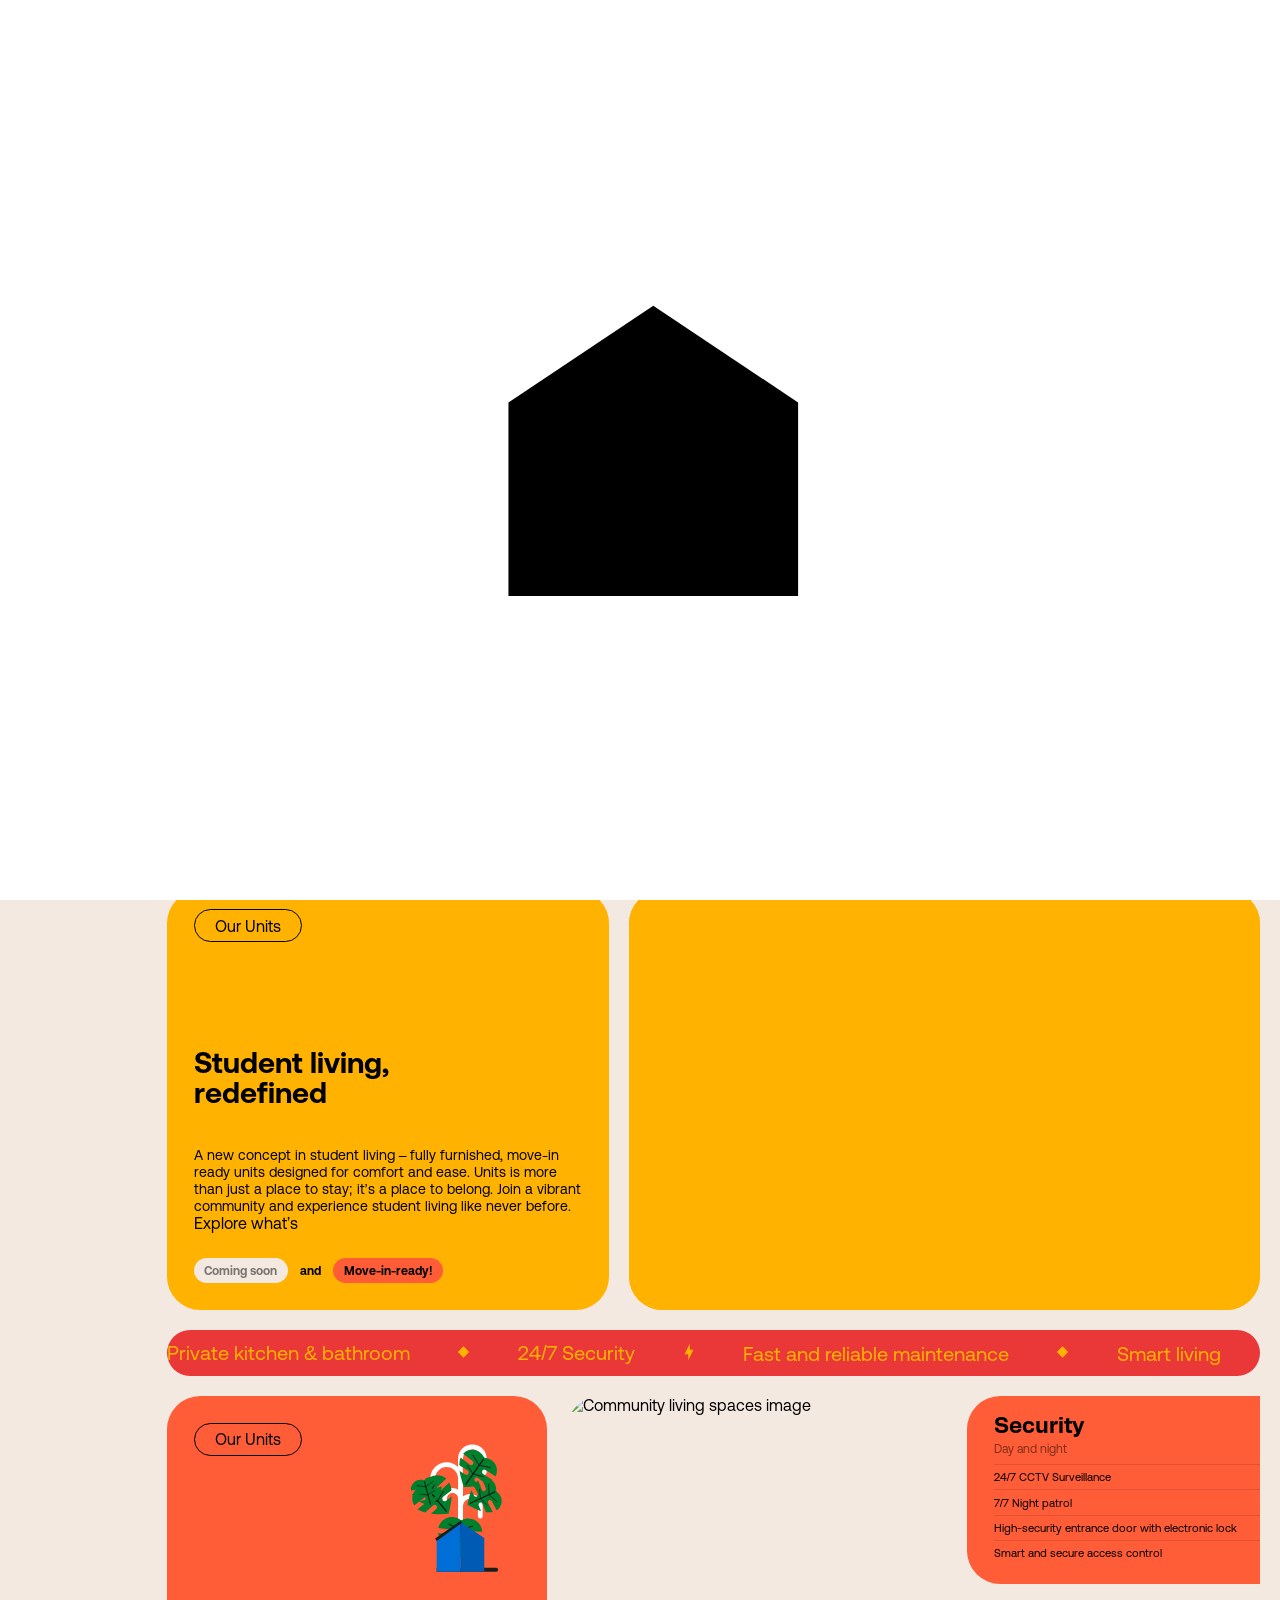
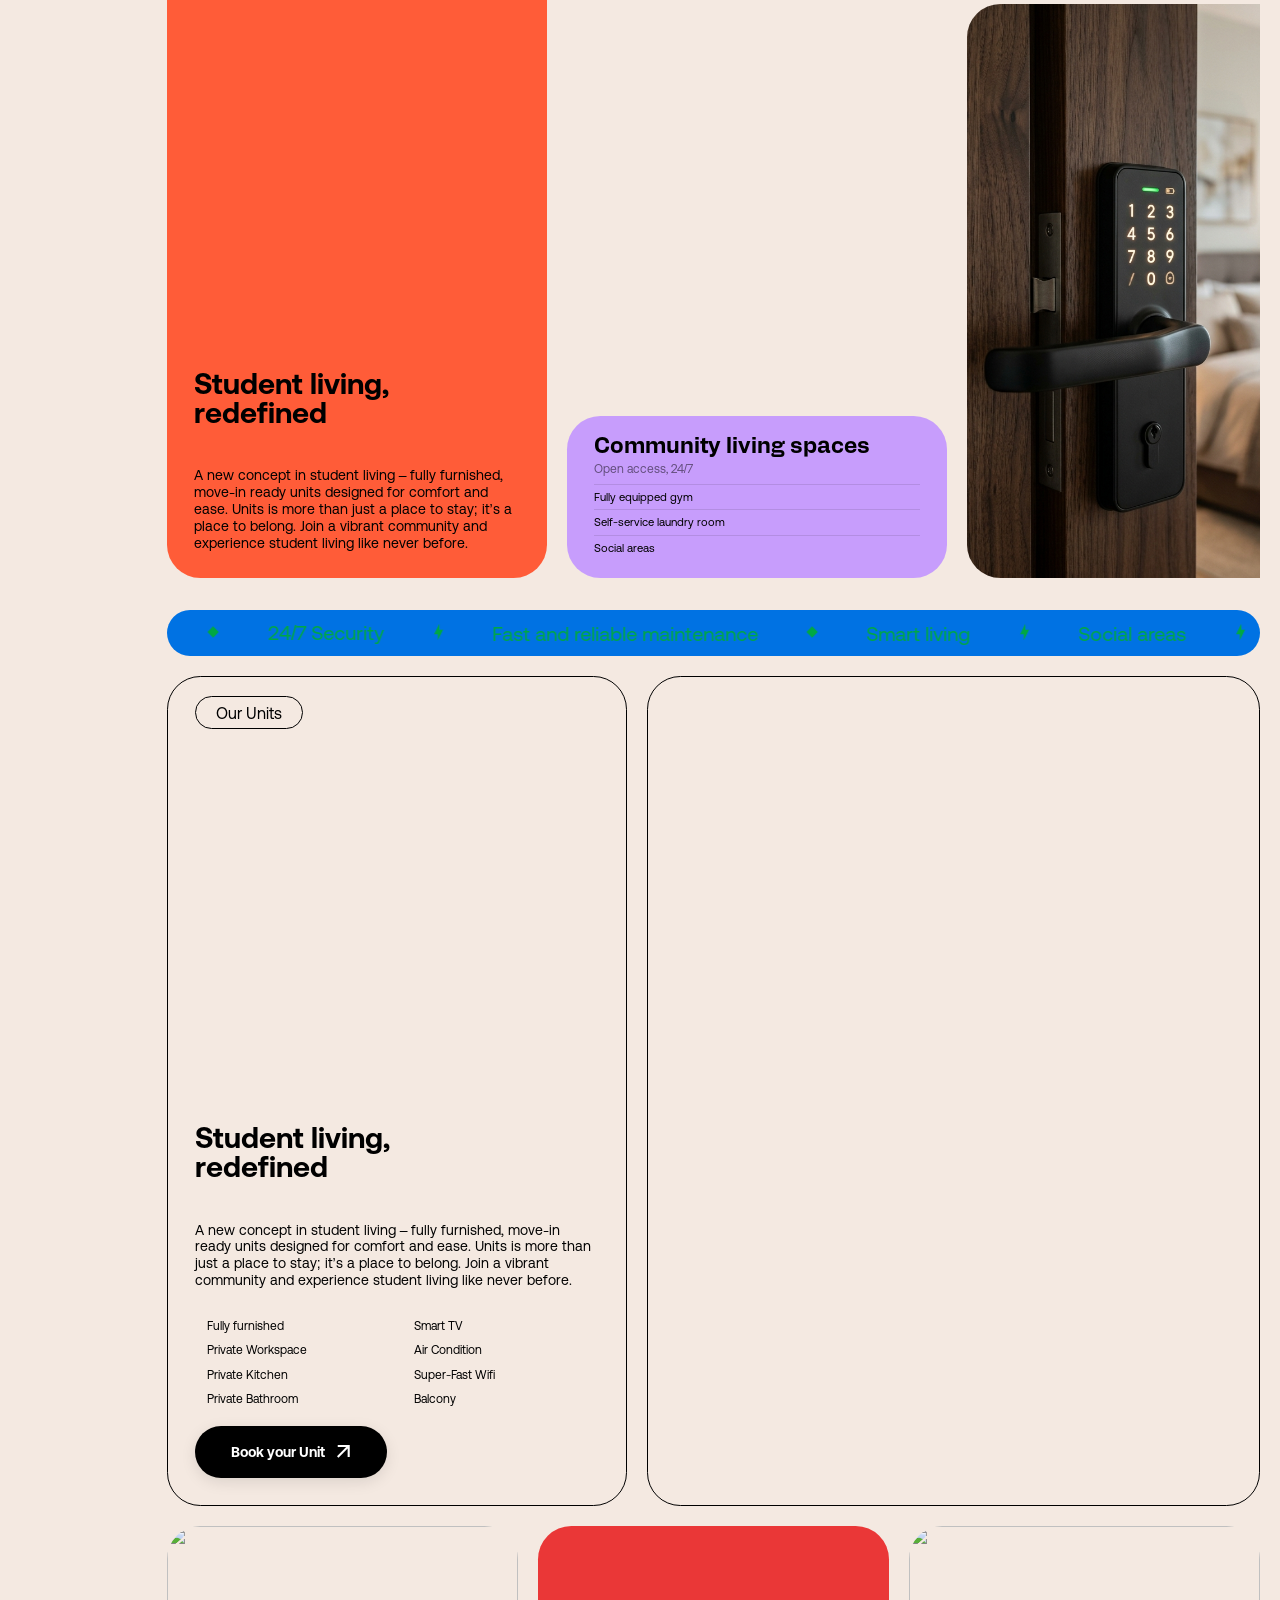
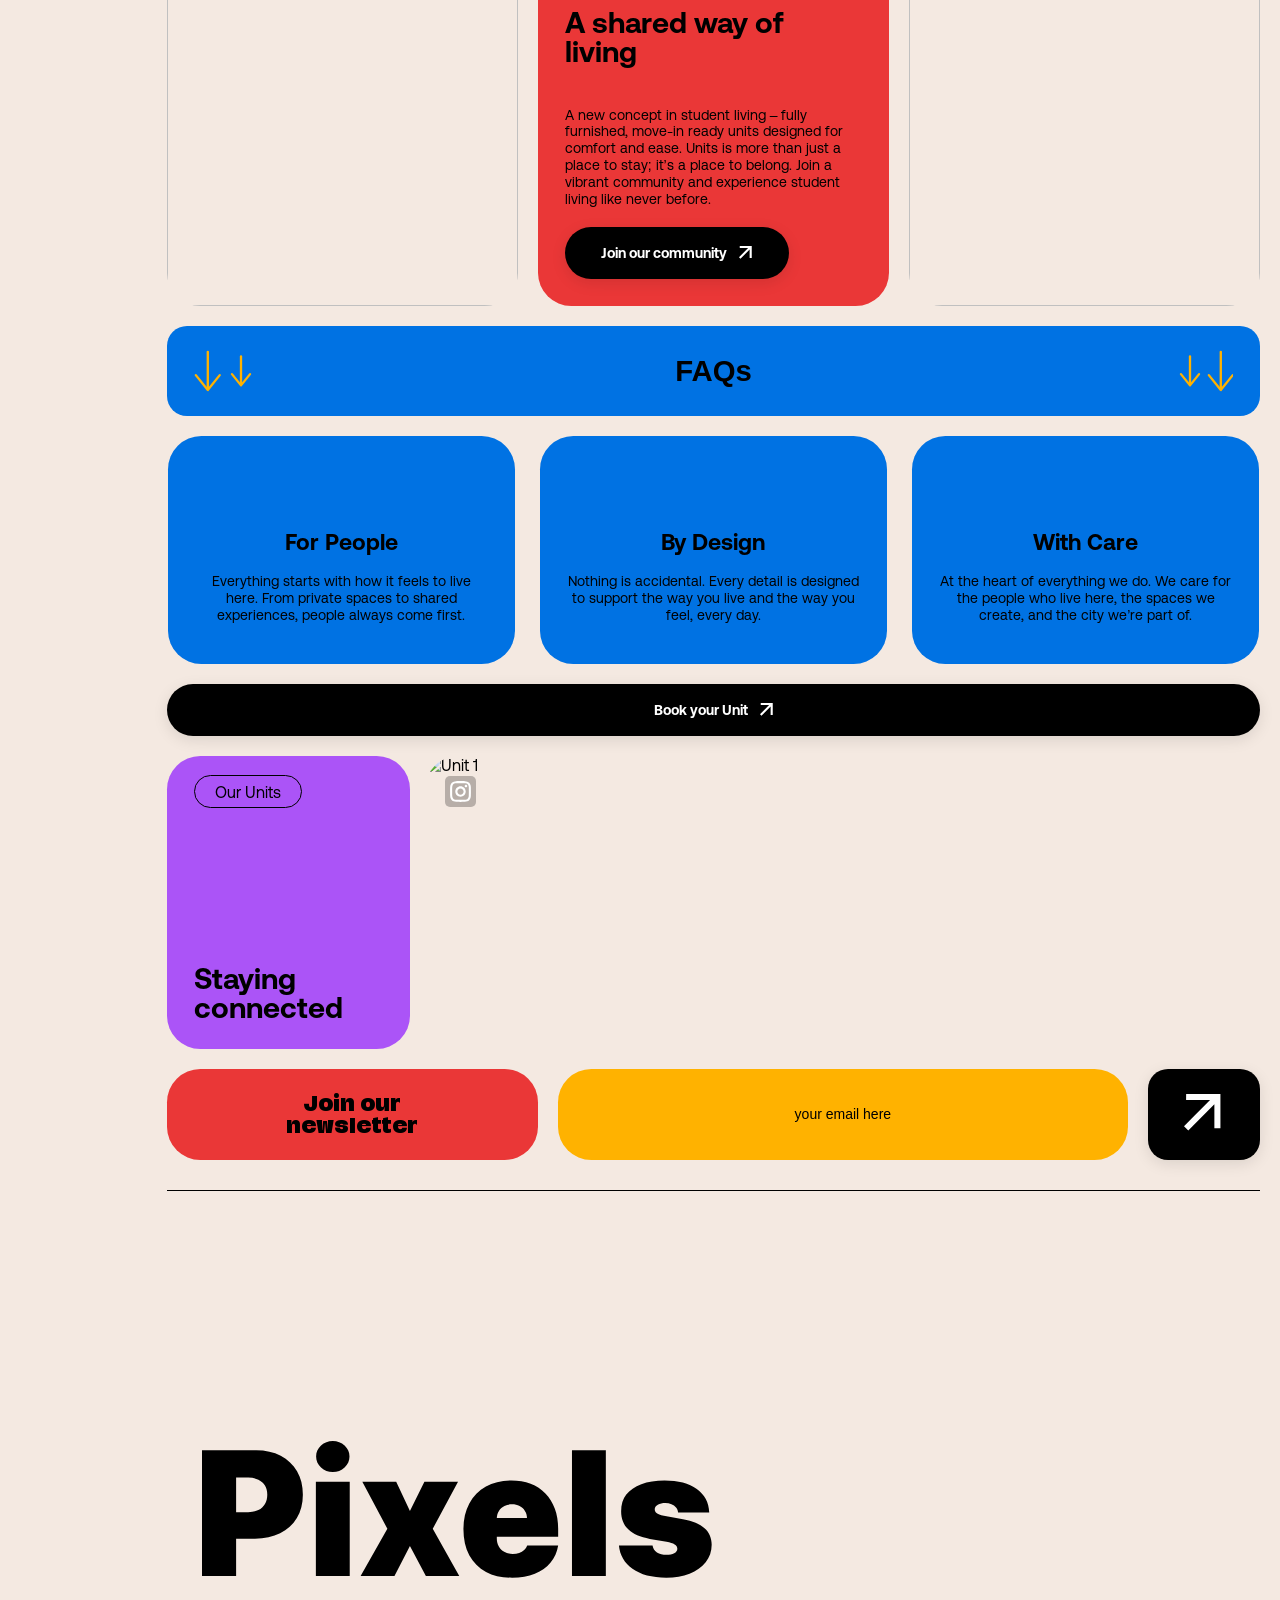
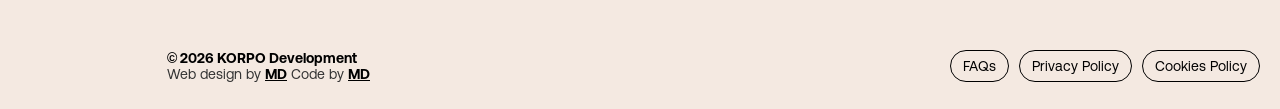
==== index.html @ 0964428c "faqs page create and responsive" ====
<!DOCTYPE html>
<html lang="en">

<head>
    <meta charset="UTF-8">
    <meta name="viewport" content="width=device-width, initial-scale=1.0">
    <title>Home page</title>
    <link rel="icon" type="image/png" href="assets/images/favicon.png">
    <link rel="stylesheet" href="https://unpkg.com/leaflet@1.9.4/dist/leaflet.css" />
    <link rel="stylesheet" href="https://cdn.jsdelivr.net/npm/swiper@11/swiper-bundle.min.css" />
    <link rel="stylesheet" href="assets/css/style.css">
    <link rel="stylesheet" href="assets/css/responsive.css">
</head>

<body>
    <div class="preloader">
        <svg class="logo" width="695" height="253" viewBox="0 0 695 253" fill="none" xmlns="http://www.w3.org/2000/svg">
            <g class="unique">
                <path
                    d="M71 241.064V223.242H74.5946V241.269C74.5946 246.145 77.1136 249.128 82.1096 249.128C87.1046 249.128 89.7086 246.151 89.7086 241.269V223.242H93.3026V241.064C93.3026 248.214 89.3406 252.431 82.1156 252.431C74.8906 252.431 71.0121 248.214 71.0121 241.064H71Z"
                    fill="black" />
                <path
                    d="M98.4492 223.248H101.753L117.278 245.577V223.248H120.788V252.189H117.484L101.958 229.86V252.189H98.4492V223.248Z"
                    fill="black" />
                <path d="M126.164 223.248H129.759V252.189H126.164V223.248Z" fill="black" />
                <path
                    d="M155.67 250.207L155.586 250.123C153.441 251.611 150.795 252.44 147.781 252.44C139.65 252.44 133.99 246.239 133.99 237.721C133.99 229.203 139.644 223.002 147.781 223.002C155.918 223.002 161.572 229.203 161.572 237.721C161.572 241.774 160.292 245.289 158.063 247.89C158.721 248.592 159.386 248.882 160.455 248.882H162.684V252.192H160.044C157.857 252.192 156.697 251.611 155.67 250.207ZM153.568 247.31L152.535 245.906C151.75 244.872 151.049 244.46 150.016 244.46H147.582V241.151H150.596C152.535 241.151 153.568 241.774 154.601 243.178L155.882 244.914C157.163 243.014 157.906 240.528 157.906 237.721C157.906 231.066 153.816 226.312 147.793 226.312C141.77 226.312 137.681 231.066 137.681 237.721C137.681 244.376 141.77 249.13 147.793 249.13C150.022 249.13 152.004 248.471 153.574 247.31H153.568Z"
                    fill="black" />
                <path
                    d="M165.635 241.064V223.242H169.23V241.269C169.23 246.145 171.749 249.128 176.744 249.128C181.74 249.128 184.344 246.151 184.344 241.269V223.242H187.938V241.064C187.938 248.214 183.975 252.431 176.75 252.431C169.526 252.431 165.647 248.214 165.647 241.064H165.635Z"
                    fill="black" />
                <path
                    d="M193.08 223.248H211.492V226.557H196.668V235.819H209.016V239.128H196.668V248.886H212.024V252.195H193.074V223.254L193.08 223.248Z"
                    fill="black" />
                <path
                    d="M225.045 242.724H228.76C229.05 246.608 232.065 249.173 236.481 249.173C240.359 249.173 243.126 247.394 243.126 244.255C243.126 240.655 239.574 239.911 235.2 239.167C230.536 238.38 225.746 236.85 225.746 231.23C225.746 226.312 229.751 223.002 235.611 223.002C242.05 223.002 246.013 226.602 246.346 231.811H242.63C242.22 228.459 239.531 226.269 235.611 226.269C231.69 226.269 229.334 227.921 229.334 231.024C229.334 234.497 232.844 235.198 237.181 235.942C241.887 236.729 246.72 238.302 246.72 243.922C246.72 248.925 242.51 252.44 236.438 252.44C229.377 252.44 225.251 248.429 225.045 242.724Z"
                    fill="black" />
                <path d="M257.413 226.551H248.043V223.242H270.377V226.551H261.007V252.183H257.413V226.551Z"
                    fill="black" />
                <path
                    d="M273.756 241.064V223.242H277.351V241.269C277.351 246.145 279.87 249.128 284.865 249.128C289.861 249.128 292.465 246.151 292.465 241.269V223.242H296.059V241.064C296.059 248.214 292.096 252.431 284.872 252.431C277.647 252.431 273.768 248.214 273.768 241.064H273.756Z"
                    fill="black" />
                <path
                    d="M301.217 223.248H310.466C319.509 223.248 325 229.038 325 237.719C325 246.4 319.509 252.189 310.466 252.189H301.217V223.248ZM310.466 248.88C317.238 248.88 321.321 244.706 321.321 237.719C321.321 230.732 317.274 226.557 310.466 226.557H304.812V248.886H310.466V248.88Z"
                    fill="black" />
                <path
                    d="M329.25 223.248H347.662V226.557H332.838V235.819H345.185V239.128H332.838V248.886H348.194V252.195H329.244V223.254L329.25 223.248Z"
                    fill="black" />
                <path
                    d="M352.045 223.248H355.35L370.875 245.577V223.248H374.385V252.189H371.08L355.555 229.86V252.189H352.045V223.248Z"
                    fill="black" />
                <path d="M387.342 226.551H377.973V223.242H400.306V226.551H390.937V252.183H387.342V226.551Z"
                    fill="black" />
                <path
                    d="M414.307 223.248H417.901V235.819H432.847V223.248H436.441V252.189H432.847V239.122H417.901V252.189H414.307V223.248Z"
                    fill="black" />
                <path
                    d="M440.693 237.719C440.693 229.201 446.347 223 454.484 223C462.621 223 468.276 229.201 468.276 237.719C468.276 246.236 462.621 252.437 454.484 252.437C446.347 252.437 440.693 246.236 440.693 237.719ZM464.597 237.719C464.597 231.064 460.507 226.309 454.484 226.309C448.461 226.309 444.372 231.064 444.372 237.719C444.372 244.373 448.461 249.128 454.484 249.128C460.507 249.128 464.597 244.373 464.597 237.719Z"
                    fill="black" />
                <path
                    d="M472.518 223.248H477.061L487.3 247.271L497.419 223.248H501.877V252.189H498.367V229.364L488.786 252.189H485.609L476.028 229.364V252.189H472.518V223.248Z"
                    fill="black" />
                <path
                    d="M507.253 223.248H525.665V226.557H510.841V235.819H523.182V239.128H510.841V248.886H526.197V252.195H507.246V223.254L507.253 223.248Z"
                    fill="black" />
                <path
                    d="M528.389 242.722H532.104C532.394 246.605 535.409 249.17 539.824 249.17C543.703 249.17 546.469 247.392 546.469 244.252C546.469 240.653 542.917 239.908 538.544 239.164C533.88 238.378 529.09 236.847 529.09 231.227C529.09 226.309 533.095 223 538.955 223C545.394 223 549.357 226.599 549.689 231.808H545.974C545.563 228.457 542.875 226.267 538.955 226.267C535.034 226.267 532.678 227.918 532.678 231.022C532.678 234.494 536.188 235.196 540.525 235.94C545.231 236.726 550.064 238.299 550.064 243.919C550.064 248.922 545.853 252.437 539.782 252.437C532.72 252.437 528.594 248.426 528.389 242.722Z"
                    fill="black" />
            </g>

            <g class="letters">
                <path class="char"
                    d="M10 183.373V15.2537H67.3154C80.6227 15.2537 91.5004 17.6343 99.9487 22.3955C108.452 27.102 114.747 33.4776 118.833 41.5224C122.919 49.5672 124.962 58.5423 124.962 68.4478C124.962 78.3532 122.919 87.3557 118.833 95.4552C114.802 103.555 108.563 110.012 100.114 114.828C91.6661 119.59 80.8435 121.97 67.6467 121.97H26.5651V103.91H66.9841C76.0949 103.91 83.4111 102.351 88.9329 99.2313C94.4546 96.1119 98.4578 91.898 100.943 86.5895C103.483 81.2264 104.753 75.1791 104.753 68.4478C104.753 61.7164 103.483 55.6965 100.943 50.3881C98.4578 45.0796 94.4269 40.9204 88.85 37.9104C83.2731 34.8458 75.874 33.3134 66.6527 33.3134H30.5408V183.373H10Z"
                    fill="black" />
                <path class="char"
                    d="M155.4 183.373V57.2836H174.947V183.373H155.4ZM165.34 36.2687C161.53 36.2687 158.244 34.9826 155.483 32.4104C152.778 29.8383 151.425 26.7463 151.425 23.1343C151.425 19.5224 152.778 16.4303 155.483 13.8582C158.244 11.2861 161.53 10 165.34 10C169.149 10 172.407 11.2861 175.113 13.8582C177.874 16.4303 179.254 19.5224 179.254 23.1343C179.254 26.7463 177.874 29.8383 175.113 32.4104C172.407 34.9826 169.149 36.2687 165.34 36.2687Z"
                    fill="black" />
                <path class="char"
                    d="M225.326 57.2836L255.806 108.836L286.286 57.2836H308.814L267.733 120.328L308.814 183.373H286.286L255.806 134.448L225.326 183.373H202.797L243.216 120.328L202.797 57.2836H225.326Z"
                    fill="black" />
                <path class="char"
                    d="M384.807 186C372.549 186 361.975 183.318 353.085 177.955C344.25 172.537 337.431 164.985 332.627 155.299C327.878 145.557 325.504 134.229 325.504 121.313C325.504 108.398 327.878 97.0149 332.627 87.1642C337.431 77.2587 344.112 69.5423 352.67 64.0149C361.284 58.4328 371.334 55.6418 382.819 55.6418C389.445 55.6418 395.988 56.7363 402.449 58.9254C408.909 61.1144 414.79 64.6716 420.091 69.597C425.391 74.4677 429.615 80.9254 432.763 88.9702C435.91 97.0149 437.484 106.92 437.484 118.687V126.896H339.418V110.149H417.606C417.606 103.035 416.17 96.6866 413.299 91.1045C410.483 85.5224 406.452 81.1169 401.206 77.8881C396.016 74.6592 389.887 73.0448 382.819 73.0448C375.033 73.0448 368.297 74.9602 362.61 78.791C356.977 82.5672 352.643 87.4925 349.606 93.5672C346.569 99.6418 345.05 106.154 345.05 113.104V124.269C345.05 133.791 346.707 141.863 350.02 148.485C353.388 155.052 358.054 160.06 364.018 163.507C369.981 166.9 376.911 168.597 384.807 168.597C389.942 168.597 394.58 167.886 398.722 166.463C402.918 164.985 406.535 162.796 409.572 159.896C412.609 156.94 414.955 153.274 416.612 148.896L435.496 154.149C433.508 160.498 430.168 166.08 425.474 170.896C420.781 175.657 414.983 179.378 408.081 182.06C401.179 184.687 393.421 186 384.807 186Z"
                    fill="black" />
                <path class="char" d="M486.765 15.2537V183.373H467.218V15.2537H486.765Z" fill="black" />
                <path class="char"
                    d="M612.681 85.5224L595.122 90.4478C594.017 87.5473 592.389 84.7289 590.235 81.9925C588.137 79.2015 585.266 76.903 581.621 75.097C577.977 73.291 573.311 72.3881 567.624 72.3881C559.838 72.3881 553.35 74.1667 548.16 77.7239C543.024 81.2264 540.457 85.6866 540.457 91.1045C540.457 95.9204 542.224 99.7239 545.758 102.515C549.292 105.306 554.813 107.632 562.323 109.493L581.207 114.09C592.582 116.826 601.058 121.012 606.635 126.649C612.212 132.231 615 139.428 615 148.239C615 155.463 612.902 161.92 608.705 167.612C604.564 173.303 598.766 177.791 591.312 181.075C583.858 184.358 575.188 186 565.305 186C552.329 186 541.589 183.209 533.085 177.627C524.582 172.045 519.198 163.891 516.934 153.164L535.487 148.567C537.254 155.353 540.595 160.443 545.509 163.836C550.479 167.229 556.967 168.925 564.973 168.925C574.084 168.925 581.318 167.01 586.674 163.179C592.085 159.294 594.791 154.642 594.791 149.224C594.791 144.846 593.244 141.179 590.152 138.224C587.06 135.214 582.311 132.97 575.906 131.493L554.703 126.567C543.052 123.831 534.493 119.59 529.027 113.843C523.616 108.042 520.91 100.791 520.91 92.0895C520.91 84.9751 522.925 78.6816 526.956 73.209C531.042 67.7363 536.592 63.4403 543.604 60.3209C550.672 57.2015 558.679 55.6418 567.624 55.6418C580.213 55.6418 590.097 58.3781 597.275 63.8507C604.509 69.3234 609.644 76.5473 612.681 85.5224Z"
                    fill="black" />

                <path class="house-path" d="M694.521 185.667H635V145.891L664.763 126L694.521 145.891V185.667Z"
                    fill="#0072E3" />
            </g>
        </svg>
    </div>
    <header>
        <div class="header-main-wraper">
            <div class="header-logo-wraper">
                <a href="index.html" class="header-logo d-block">
                     <svg width="200" height="100" viewBox="0 0 570 249" fill="none" xmlns="http://www.w3.org/2000/svg">
                        <path
                            d="M14.3466 194V48.5455H68.892C80.0663 48.5455 89.4413 50.6288 97.017 54.7955C104.64 58.9621 110.393 64.6913 114.276 71.983C118.205 79.2273 120.17 87.4659 120.17 96.6989C120.17 106.027 118.205 114.312 114.276 121.557C110.346 128.801 104.545 134.507 96.875 138.673C89.2045 142.793 79.7585 144.852 68.5369 144.852H32.3864V123.19H64.9858C71.5199 123.19 76.8703 122.054 81.0369 119.781C85.2036 117.509 88.2813 114.384 90.2699 110.406C92.3059 106.429 93.3239 101.86 93.3239 96.6989C93.3239 91.5379 92.3059 86.9924 90.2699 83.0625C88.2813 79.1326 85.1799 76.0786 80.9659 73.9006C76.7992 71.6752 71.4252 70.5625 64.8438 70.5625H40.696V194H14.3466ZM141.921 194V84.9091H167.631V194H141.921ZM154.847 69.4261C150.775 69.4261 147.272 68.0767 144.336 65.3778C141.4 62.6316 139.933 59.3409 139.933 55.5057C139.933 51.6231 141.4 48.3324 144.336 45.6335C147.272 42.8873 150.775 41.5142 154.847 41.5142C158.967 41.5142 162.47 42.8873 165.359 45.6335C168.294 48.3324 169.762 51.6231 169.762 55.5057C169.762 59.3409 168.294 62.6316 165.359 65.3778C162.47 68.0767 158.967 69.4261 154.847 69.4261ZM215.092 84.9091L237.109 125.179L259.482 84.9091H286.683L253.8 139.455L287.251 194H260.192L237.109 154.724L214.24 194H186.967L220.206 139.455L187.82 84.9091H215.092ZM350.763 196.131C339.826 196.131 330.38 193.858 322.425 189.312C314.518 184.72 308.434 178.233 304.173 169.852C299.911 161.424 297.781 151.505 297.781 140.094C297.781 128.872 299.911 119.024 304.173 110.548C308.481 102.026 314.495 95.3968 322.212 90.6619C329.93 85.8797 338.997 83.4886 349.414 83.4886C356.138 83.4886 362.482 84.5777 368.448 86.7557C374.461 88.8864 379.764 92.2008 384.357 96.6989C388.997 101.197 392.643 106.926 395.295 113.886C397.946 120.799 399.272 129.038 399.272 138.602V146.486H309.854V129.156H374.627C374.58 124.232 373.514 119.852 371.431 116.017C369.348 112.134 366.436 109.08 362.695 106.855C359.002 104.63 354.693 103.517 349.769 103.517C344.513 103.517 339.897 104.795 335.92 107.352C331.942 109.862 328.841 113.176 326.616 117.295C324.438 121.367 323.325 125.842 323.278 130.719V145.847C323.278 152.191 324.438 157.636 326.758 162.182C329.078 166.68 332.321 170.136 336.488 172.551C340.655 174.919 345.531 176.102 351.119 176.102C354.859 176.102 358.245 175.581 361.275 174.54C364.305 173.451 366.933 171.865 369.158 169.781C371.384 167.698 373.065 165.117 374.201 162.04L398.207 164.739C396.692 171.083 393.803 176.623 389.542 181.358C385.328 186.045 379.93 189.691 373.349 192.295C366.767 194.852 359.239 196.131 350.763 196.131ZM446.733 48.5455V194H421.023V48.5455H446.733ZM559.393 113.744L535.955 116.301C535.292 113.934 534.132 111.708 532.475 109.625C530.865 107.542 528.687 105.861 525.941 104.582C523.195 103.304 519.833 102.665 515.856 102.665C510.505 102.665 506.007 103.825 502.362 106.145C498.763 108.465 496.987 111.472 497.035 115.165C496.987 118.337 498.147 120.918 500.515 122.906C502.93 124.895 506.907 126.528 512.447 127.807L531.055 131.784C541.377 134.009 549.047 137.537 554.066 142.366C559.132 147.196 561.689 153.517 561.737 161.33C561.689 168.195 559.677 174.256 555.7 179.511C551.77 184.72 546.301 188.792 539.293 191.727C532.286 194.663 524.237 196.131 515.146 196.131C501.793 196.131 491.045 193.337 482.901 187.75C474.757 182.116 469.904 174.279 468.342 164.241L493.413 161.827C494.549 166.751 496.964 170.468 500.657 172.977C504.35 175.487 509.156 176.741 515.075 176.741C521.183 176.741 526.083 175.487 529.776 172.977C533.517 170.468 535.387 167.366 535.387 163.673C535.387 160.548 534.18 157.968 531.765 155.932C529.397 153.896 525.704 152.333 520.685 151.244L502.077 147.338C491.613 145.16 483.872 141.491 478.853 136.33C473.834 131.121 471.348 124.54 471.396 116.585C471.348 109.862 473.171 104.038 476.864 99.1136C480.605 94.142 485.79 90.3068 492.418 87.608C499.094 84.8617 506.789 83.4886 515.501 83.4886C528.285 83.4886 538.346 86.2112 545.685 91.6562C553.072 97.1013 557.641 104.464 559.393 113.744Z"
                            fill="black" />
                        <path
                            d="M98.642 242V220.182H106.014C107.726 220.182 109.125 220.491 110.212 221.109C111.305 221.719 112.115 222.547 112.641 223.591C113.166 224.635 113.429 225.8 113.429 227.085C113.429 228.371 113.166 229.539 112.641 230.59C112.122 231.641 111.32 232.479 110.233 233.104C109.146 233.722 107.754 234.031 106.057 234.031H100.773V231.688H105.972C107.143 231.688 108.085 231.485 108.795 231.08C109.505 230.675 110.02 230.129 110.339 229.44C110.666 228.744 110.83 227.959 110.83 227.085C110.83 226.212 110.666 225.43 110.339 224.741C110.02 224.053 109.501 223.513 108.784 223.122C108.067 222.724 107.115 222.526 105.929 222.526H101.284V242H98.642ZM120.327 220.182V242H117.685V220.182H120.327ZM126.903 220.182L132.528 229.259H132.698L138.323 220.182H141.434L134.573 231.091L141.434 242H138.323L132.698 233.094H132.528L126.903 242H123.792L130.823 231.091L123.792 220.182H126.903ZM144.873 242V220.182H158.04V222.526H147.515V229.898H157.358V232.241H147.515V239.656H158.211V242H144.873ZM162.802 242V220.182H165.444V239.656H175.586V242H162.802ZM191.609 225.636C191.481 224.557 190.963 223.719 190.054 223.122C189.145 222.526 188.029 222.227 186.708 222.227C185.743 222.227 184.897 222.384 184.173 222.696C183.456 223.009 182.895 223.438 182.49 223.985C182.092 224.532 181.893 225.153 181.893 225.849C181.893 226.432 182.032 226.933 182.309 227.352C182.593 227.763 182.955 228.108 183.395 228.385C183.836 228.655 184.297 228.879 184.78 229.056C185.263 229.227 185.707 229.365 186.112 229.472L188.328 230.068C188.896 230.217 189.528 230.423 190.224 230.686C190.927 230.949 191.598 231.308 192.238 231.762C192.884 232.21 193.417 232.785 193.836 233.488C194.255 234.191 194.464 235.054 194.464 236.077C194.464 237.256 194.155 238.321 193.537 239.273C192.926 240.224 192.032 240.981 190.853 241.542C189.681 242.103 188.257 242.384 186.581 242.384C185.018 242.384 183.665 242.131 182.522 241.627C181.385 241.123 180.49 240.42 179.837 239.518C179.191 238.616 178.825 237.568 178.74 236.375H181.467C181.538 237.199 181.815 237.881 182.298 238.42C182.788 238.953 183.406 239.351 184.152 239.614C184.904 239.869 185.714 239.997 186.581 239.997C187.589 239.997 188.495 239.834 189.297 239.507C190.1 239.173 190.735 238.712 191.204 238.122C191.673 237.526 191.907 236.83 191.907 236.034C191.907 235.31 191.705 234.72 191.3 234.266C190.895 233.811 190.363 233.442 189.702 233.158C189.042 232.874 188.328 232.625 187.561 232.412L184.876 231.645C183.172 231.155 181.822 230.455 180.828 229.546C179.833 228.637 179.336 227.447 179.336 225.977C179.336 224.756 179.667 223.69 180.327 222.781C180.995 221.865 181.89 221.155 183.012 220.651C184.141 220.139 185.402 219.884 186.794 219.884C188.2 219.884 189.45 220.136 190.544 220.64C191.637 221.137 192.504 221.819 193.143 222.685C193.789 223.552 194.13 224.536 194.166 225.636H191.609ZM219.177 225.636C219.05 224.557 218.531 223.719 217.622 223.122C216.713 222.526 215.598 222.227 214.277 222.227C213.311 222.227 212.466 222.384 211.741 222.696C211.024 223.009 210.463 223.438 210.058 223.985C209.66 224.532 209.461 225.153 209.461 225.849C209.461 226.432 209.6 226.933 209.877 227.352C210.161 227.763 210.523 228.108 210.964 228.385C211.404 228.655 211.866 228.879 212.349 229.056C212.831 229.227 213.275 229.365 213.68 229.472L215.896 230.068C216.464 230.217 217.096 230.423 217.792 230.686C218.496 230.949 219.167 231.308 219.806 231.762C220.452 232.21 220.985 232.785 221.404 233.488C221.823 234.191 222.032 235.054 222.032 236.077C222.032 237.256 221.724 238.321 221.106 239.273C220.495 240.224 219.6 240.981 218.421 241.542C217.249 242.103 215.825 242.384 214.149 242.384C212.586 242.384 211.233 242.131 210.09 241.627C208.954 241.123 208.059 240.42 207.405 239.518C206.759 238.616 206.393 237.568 206.308 236.375H209.035C209.106 237.199 209.383 237.881 209.866 238.42C210.356 238.953 210.974 239.351 211.72 239.614C212.473 239.869 213.282 239.997 214.149 239.997C215.157 239.997 216.063 239.834 216.866 239.507C217.668 239.173 218.304 238.712 218.773 238.122C219.241 237.526 219.476 236.83 219.476 236.034C219.476 235.31 219.273 234.72 218.868 234.266C218.464 233.811 217.931 233.442 217.27 233.158C216.61 232.874 215.896 232.625 215.129 232.412L212.444 231.645C210.74 231.155 209.39 230.455 208.396 229.546C207.402 228.637 206.905 227.447 206.905 225.977C206.905 224.756 207.235 223.69 207.895 222.781C208.563 221.865 209.458 221.155 210.58 220.651C211.709 220.139 212.97 219.884 214.362 219.884C215.768 219.884 217.018 220.136 218.112 220.64C219.206 221.137 220.072 221.819 220.711 222.685C221.358 223.552 221.699 224.536 221.734 225.636H219.177ZM225.183 222.526V220.182H241.547V222.526H234.686V242H232.044V222.526H225.183ZM259.943 220.182H262.585V234.628C262.585 236.119 262.233 237.451 261.53 238.623C260.834 239.788 259.85 240.707 258.579 241.382C257.308 242.05 255.816 242.384 254.105 242.384C252.393 242.384 250.901 242.05 249.63 241.382C248.359 240.707 247.372 239.788 246.669 238.623C245.972 237.451 245.624 236.119 245.624 234.628V220.182H248.267V234.415C248.267 235.48 248.501 236.428 248.97 237.259C249.438 238.083 250.106 238.733 250.972 239.209C251.846 239.678 252.89 239.912 254.105 239.912C255.319 239.912 256.363 239.678 257.237 239.209C258.11 238.733 258.778 238.083 259.24 237.259C259.708 236.428 259.943 235.48 259.943 234.415V220.182ZM274.594 242H267.861V220.182H274.892C277.009 220.182 278.82 220.619 280.325 221.492C281.831 222.359 282.985 223.605 283.788 225.232C284.59 226.851 284.991 228.79 284.991 231.048C284.991 233.321 284.587 235.278 283.777 236.918C282.967 238.552 281.788 239.809 280.24 240.69C278.692 241.563 276.81 242 274.594 242ZM270.503 239.656H274.423C276.227 239.656 277.722 239.308 278.908 238.612C280.094 237.916 280.979 236.925 281.561 235.64C282.143 234.354 282.435 232.824 282.435 231.048C282.435 229.287 282.147 227.771 281.572 226.499C280.996 225.221 280.137 224.241 278.994 223.559C277.85 222.87 276.426 222.526 274.722 222.526H270.503V239.656ZM289.423 242V220.182H302.591V222.526H292.065V229.898H301.909V232.241H292.065V239.656H302.761V242H289.423ZM324.654 220.182V242H322.097L310.208 224.869H309.995V242H307.353V220.182H309.91L321.842 237.355H322.055V220.182H324.654ZM328.748 222.526V220.182H345.111V222.526H338.251V242H335.608V222.526H328.748ZM357.626 242V220.182H360.268V229.898H371.902V220.182H374.544V242H371.902V232.241H360.268V242H357.626ZM398.243 231.091C398.243 233.392 397.827 235.381 396.996 237.057C396.165 238.733 395.025 240.026 393.576 240.935C392.127 241.844 390.473 242.298 388.612 242.298C386.751 242.298 385.096 241.844 383.647 240.935C382.199 240.026 381.059 238.733 380.228 237.057C379.397 235.381 378.981 233.392 378.981 231.091C378.981 228.79 379.397 226.801 380.228 225.125C381.059 223.449 382.199 222.156 383.647 221.247C385.096 220.338 386.751 219.884 388.612 219.884C390.473 219.884 392.127 220.338 393.576 221.247C395.025 222.156 396.165 223.449 396.996 225.125C397.827 226.801 398.243 228.79 398.243 231.091ZM395.686 231.091C395.686 229.202 395.37 227.607 394.738 226.308C394.113 225.008 393.264 224.024 392.191 223.357C391.126 222.689 389.933 222.355 388.612 222.355C387.291 222.355 386.094 222.689 385.022 223.357C383.956 224.024 383.108 225.008 382.475 226.308C381.85 227.607 381.538 229.202 381.538 231.091C381.538 232.98 381.85 234.575 382.475 235.874C383.108 237.174 383.956 238.158 385.022 238.825C386.094 239.493 387.291 239.827 388.612 239.827C389.933 239.827 391.126 239.493 392.191 238.825C393.264 238.158 394.113 237.174 394.738 235.874C395.37 234.575 395.686 232.98 395.686 231.091ZM402.685 220.182H405.838L413.253 238.293H413.509L420.924 220.182H424.077V242H421.605V225.423H421.392L414.574 242H412.188L405.37 225.423H405.157V242H402.685V220.182ZM429.374 242V220.182H442.542V222.526H432.017V229.898H441.86V232.241H432.017V239.656H442.713V242H429.374ZM459.236 225.636C459.108 224.557 458.59 223.719 457.681 223.122C456.771 222.526 455.656 222.227 454.335 222.227C453.369 222.227 452.524 222.384 451.8 222.696C451.083 223.009 450.521 223.438 450.117 223.985C449.719 224.532 449.52 225.153 449.52 225.849C449.52 226.432 449.659 226.933 449.936 227.352C450.22 227.763 450.582 228.108 451.022 228.385C451.463 228.655 451.924 228.879 452.407 229.056C452.89 229.227 453.334 229.365 453.739 229.472L455.955 230.068C456.523 230.217 457.155 230.423 457.851 230.686C458.554 230.949 459.225 231.308 459.865 231.762C460.511 232.21 461.044 232.785 461.463 233.488C461.882 234.191 462.091 235.054 462.091 236.077C462.091 237.256 461.782 238.321 461.164 239.273C460.553 240.224 459.659 240.981 458.48 241.542C457.308 242.103 455.884 242.384 454.208 242.384C452.645 242.384 451.292 242.131 450.149 241.627C449.012 241.123 448.117 240.42 447.464 239.518C446.818 238.616 446.452 237.568 446.367 236.375H449.094C449.165 237.199 449.442 237.881 449.925 238.42C450.415 238.953 451.033 239.351 451.779 239.614C452.531 239.869 453.341 239.997 454.208 239.997C455.216 239.997 456.122 239.834 456.924 239.507C457.727 239.173 458.362 238.712 458.831 238.122C459.3 237.526 459.534 236.83 459.534 236.034C459.534 235.31 459.332 234.72 458.927 234.266C458.522 233.811 457.99 233.442 457.329 233.158C456.669 232.874 455.955 232.625 455.188 232.412L452.503 231.645C450.798 231.155 449.449 230.455 448.455 229.546C447.46 228.637 446.963 227.447 446.963 225.977C446.963 224.756 447.294 223.69 447.954 222.781C448.622 221.865 449.517 221.155 450.639 220.651C451.768 220.139 453.029 219.884 454.421 219.884C455.827 219.884 457.077 220.136 458.171 220.64C459.264 221.137 460.131 221.819 460.77 222.685C461.416 223.552 461.757 224.536 461.793 225.636H459.236Z"
                            fill="black" />
                    </svg>

                </a>
            </div>
            <ul class="header-main-menu no-list">
                <li class="menu-item-has-children">
                    <a href="#" class="card-blue">
                        <div class="header-num-arrow">
                            <span>01</span>
                            <svg width="11" height="11" viewBox="0 0 11 11" fill="none"
                                xmlns="http://www.w3.org/2000/svg">
                                <path
                                    d="M7.17418 1.66471L0.574525 1.66471L0.589256 6.74452e-05L10.0173 6.90346e-05L10.0173 9.42815L8.3527 9.44288L8.3527 2.84322L1.17851 10.0174L3.1533e-06 8.8389L7.17418 1.66471Z"
                                    fill="currentColor"></path>
                            </svg>
                        </div>
                        <div class="header-content">Student Homes</div>
                    </a>
                    <ul class="sub-menu no-list">
                        <li class="submenu-back-item">
                            <button class="submenu-back-btn" aria-label="go back">
                                <svg width="18" height="17" viewBox="0 0 18 17" fill="none"
                                    xmlns="http://www.w3.org/2000/svg">
                                    <path
                                        d="M6.09277 7.16666L10.7594 2.5L9.57194 1.33333L2.90527 8L9.57194 14.6667L10.7594 13.5L6.09277 8.83333H16.2386V7.16666H6.09277Z"
                                        fill="black" />
                                </svg>
                                <span>Student Homes</span>
                            </button>
                        </li>
                        <li class="submenu-section-header">
                            <span class="section-label">Athens</span>
                        </li>
                        <li class="submenu-card-item">
                            <a href="nea_Politeia.html" class="sub-card">
                                <div class="sub-card-top">
                                    <span class="index">01</span>
                                    <svg width="11" height="11" viewBox="0 0 11 11" fill="none"
                                        xmlns="http://www.w3.org/2000/svg">
                                        <path
                                            d="M7.17418 1.66471L0.574525 1.66471L0.589256 6.74452e-05L10.0173 6.90346e-05L10.0173 9.42815L8.3527 9.44288L8.3527 2.84322L1.17851 10.0174L3.1533e-06 8.8389L7.17418 1.66471Z"
                                            fill="black" />
                                    </svg>
                                </div>
                                <span class="sub-card-title">Nea Politeia</span>
                            </a>
                        </li>
                        <li class="submenu-section-header">
                            <span class="section-label">Piraeus</span>
                        </li>
                        <li class="submenu-card-item">
                            <a href="theatre.html" class="sub-card">
                                <div class="sub-card-top">
                                    <span class="index">02</span>
                                    <svg width="11" height="11" viewBox="0 0 11 11" fill="none"
                                        xmlns="http://www.w3.org/2000/svg">
                                        <path
                                            d="M7.17418 1.66471L0.574525 1.66471L0.589256 6.74452e-05L10.0173 6.90346e-05L10.0173 9.42815L8.3527 9.44288L8.3527 2.84322L1.17851 10.0174L3.1533e-06 8.8389L7.17418 1.66471Z"
                                            fill="black" />
                                    </svg>
                                </div>
                                <span class="sub-card-title">Units Theatro</span>
                            </a>
                        </li>
                    </ul>
                    <div class="blocker"></div>
                </li>
                <li>
                    <a href="our_way_of_leving.html" class="card-yellow">
                        <div class="header-num-arrow">
                            <span>02</span>
                            <svg width="11" height="11" viewBox="0 0 11 11" fill="none"
                                xmlns="http://www.w3.org/2000/svg">
                                <path
                                    d="M7.17418 1.66471L0.574525 1.66471L0.589256 6.74452e-05L10.0173 6.90346e-05L10.0173 9.42815L8.3527 9.44288L8.3527 2.84322L1.17851 10.0174L3.1533e-06 8.8389L7.17418 1.66471Z"
                                    fill="black"></path>
                            </svg>
                        </div>
                        <div class="header-content">Our way of living</div>
                    </a>
                </li>
                <li>
                    <a href="members.html" class="card-orange">
                        <div class="header-num-arrow">
                            <span>03</span>
                            <svg width="11" height="11" viewBox="0 0 11 11" fill="none"
                                xmlns="http://www.w3.org/2000/svg">
                                <path
                                    d="M7.17418 1.66471L0.574525 1.66471L0.589256 6.74452e-05L10.0173 6.90346e-05L10.0173 9.42815L8.3527 9.44288L8.3527 2.84322L1.17851 10.0174L3.1533e-06 8.8389L7.17418 1.66471Z"
                                    fill="black"></path>
                            </svg>
                        </div>
                        <div class="header-content">members</div>
                    </a>
                </li>
                <li>
                    <a href="contact.html" class="card-green">
                        <div class="header-num-arrow">
                            <span>04</span>
                            <svg width="11" height="11" viewBox="0 0 11 11" fill="none"
                                xmlns="http://www.w3.org/2000/svg">
                                <path
                                    d="M7.17418 1.66471L0.574525 1.66471L0.589256 6.74452e-05L10.0173 6.90346e-05L10.0173 9.42815L8.3527 9.44288L8.3527 2.84322L1.17851 10.0174L3.1533e-06 8.8389L7.17418 1.66471Z"
                                    fill="black"></path>
                            </svg>
                        </div>
                        <div class="header-content">Contact</div>
                    </a>
                </li>

            </ul>
            <div class="header-footer-actions">
                <a href="javascript:void(0)" class="card-purple card-book js-color-button-fill" id="headerBookBtn"
                    onclick="if(window.openCustomSidebar){window.openCustomSidebar(event);}" data-color="#a85eff"
                    role="button" aria-label="Book your Unit">
                    <div class="book-text">Book your Unit</div>
                    <svg class="shape-overlays" viewBox="0 0 100 100" preserveAspectRatio="none">
                        <path class="shape-overlays__path _1" fill="#FFB200"
                            d="M 0 0 C 25 0 25 0 50 0 75 0 75 0 100 0 V 0 H 0"></path>
                        <path class="shape-overlays__path _2" fill="#E6313A"
                            d="M 0 0 C 25 0 25 0 50 0 75 0 75 0 100 0 V 0 H 0"></path>
                        <path class="shape-overlays__path _3" fill="#267E6E"
                            d="M 0 0 C 25 0 25 0 50 0 75 0 75 0 100 0 V 0 H 0"></path>
                    </svg>
                </a>
                <a href="#" class="lang-selector">
                    <span>univerce</span>
                    <svg class="globe-icon" width="14" height="14" viewBox="0 0 24 24" fill="none" stroke="currentColor"
                        stroke-width="2.5" stroke-linecap="round" stroke-linejoin="round">
                        <circle cx="12" cy="12" r="10"></circle>
                        <line x1="2" y1="12" x2="22" y2="12"></line>
                        <path
                            d="M12 2a15.3 15.3 0 0 1 4 10 15.3 15.3 0 0 1-4 10 15.3 15.3 0 0 1-4-10 15.3 15.3 0 0 1 4-10z">
                        </path>
                    </svg>
                </a>
                <div class="social-capsule">
                    <a href="#" aria-label="Instagram">
                        <svg width="14" height="14" viewBox="0 0 24 24" fill="none" stroke="currentColor"
                            stroke-width="2.5" stroke-linecap="round" stroke-linejoin="round">
                            <rect x="2" y="2" width="20" height="20" rx="5" ry="5"></rect>
                            <path d="M16 11.37A4 4 0 1 1 12.63 8 4 4 0 0 1 16 11.37z"></path>
                            <line x1="17.5" y1="6.5" x2="17.51" y2="6.5"></line>
                        </svg>
                    </a>
                    <a href="#" aria-label="Facebook">
                        <svg width="14" height="14" viewBox="0 0 24 24" fill="none" stroke="currentColor"
                            stroke-width="2.5" stroke-linecap="round" stroke-linejoin="round">
                            <path d="M18 2h-3a5 5 0 0 0-5 5v3H7v4h3v8h4v-8h3l1-4h-4V7a1 1 0 0 1 1-1h3z"></path>
                        </svg>
                    </a>
                    <a href="#" aria-label="TikTok">
                        <svg width="14" height="14" viewBox="0 0 24 24" fill="none" stroke="currentColor"
                            stroke-width="2.5" stroke-linecap="round" stroke-linejoin="round">
                            <path d="M9 12a4 4 0 1 0 4 4V4a5 5 0 0 0 5 5"></path>
                        </svg>
                    </a>
                </div>
            </div>
        </div>
    </header>

    <!-- main content start -->

    <main class="main-content">
        <!-- banner section start -->

        <section class="hero-banner">
            <div class="hero-content">
                <h1 class="hero-title">Home of the uniquely awesome.</h1>
                <p class="hero-description">All-inclusive student accommodation with everything you need to live, study
                    and connect.</p>

                <div class="cta-button-container">
                    <button class="cta-button js-color-button-fill cta-button-colour-black" data-color="#AB54F7">
                        <span>Book your Unit</span>
                        <svg class="arrow-icon" width="14" height="14" viewBox="0 0 11 11" fill="none"
                            xmlns="http://www.w3.org/2000/svg">
                            <path
                                d="M7.17418 1.66471L0.574525 1.66471L0.589256 6.74452e-05L10.0173 6.90346e-05L10.0173 9.42815L8.3527 9.44288L8.3527 2.84322L1.17851 10.0174L3.1533e-06 8.8389L7.17418 1.66471Z"
                                fill="currentColor"></path>
                        </svg>
                        <svg class="shape-overlays" viewBox="0 0 100 100" preserveAspectRatio="none">
                            <path class="shape-overlays__path _1" fill="#FFB200"></path>
                            <path class="shape-overlays__path _2" fill="#E6313A"></path>
                            <path class="shape-overlays__path _3" fill="#267E6E"></path>
                        </svg>
                    </button>
                </div>
            </div>
        </section>

        <!-- banner section end -->

        <!-- location section start -->
        <div class="location-section">
            <div class="location-section-left">
                <div class="location-section-left-top">
                    <span class="side-top-heading">Our Units</span>
                </div>
                <div class="location-section-left-mid">
                    <h2 class="threed-interactive-left-bottom-h2">Student living, <br>redefined</h2>

                    <p class="threed-interactive-left-bottom-p">
                        A new concept in student living – fully furnished, move-in ready units designed for comfort
                        and
                        ease. Units is more than just a place to stay; it’s a place to belong. Join a vibrant
                        community
                        and experience student living like never before.
                    </p>

                </div>

                <div class="location-section-left-bottom">
                    <h4>Explore what’s</h4>
                    <div class="location-section-left-bottom-button">
                        <div class="location-left-lable-wraper">
                            <span class="location-left-lable-white">Coming soon</span>
                            <span class="location-left-lable-black">and</span>
                            <span class="location-left-lable-red">Move-in-ready!</span>
                        </div>
                    </div>
                </div>
            </div>
            <div class="location-section-right">
                <svg style="display:none;">
                    <filter id="yellow-matrix-filter">
                        <feColorMatrix type="matrix" values="
        0.226  0.761  0.077  0.0  0.0
        0.158  0.533  0.054  0.0  0.0
        0.000  0.000  0.000  0.0  0.0
        0.000  0.000  0.000  1.0  0.0
      " />
                    </filter>
                </svg>

                <div id="map"></div>
            </div>
        </div>
        <!-- location section end -->


        <!-- parellex animation start -->

        <section class="parellex-animation-section">
            <div class="marquee">
                <div class="marquee-content">
                    <span>Private kitchen & bathroom</span>
                    <span class="icon icon-diamond">
                        <svg width="18" height="18" viewBox="0 0 18 18" fill="none" xmlns="http://www.w3.org/2000/svg">
                            <rect x="8.49817" y="3.3432" width="8" height="8" transform="rotate(44.7846 8.49817 3.3432)"
                                fill="currentColor"></rect>
                        </svg>
                    </span>
                    <span>24/7 Security</span>
                    <span class="icon icon-lightning"><svg width="18" height="18" viewBox="0 0 18 18" fill="none"
                            xmlns="http://www.w3.org/2000/svg">
                            <path d="M8.25 11.25H4.5L9.75 0.75V6.75H13.5L8.25 17.25V11.25Z" fill="currentColor"></path>
                        </svg>
                    </span>
                    <span>Fast and reliable maintenance</span>
                    <span class="icon icon-diamond">
                        <svg width="18" height="18" viewBox="0 0 18 18" fill="none" xmlns="http://www.w3.org/2000/svg">
                            <rect x="8.49817" y="3.3432" width="8" height="8" transform="rotate(44.7846 8.49817 3.3432)"
                                fill="currentColor"></rect>
                        </svg>
                    </span>
                    <span>Smart living</span>
                    <span class="icon icon-lightning"><svg width="18" height="18" viewBox="0 0 18 18" fill="none"
                            xmlns="http://www.w3.org/2000/svg">
                            <path d="M8.25 11.25H4.5L9.75 0.75V6.75H13.5L8.25 17.25V11.25Z" fill="currentColor"></path>
                        </svg>
                    </span>
                    <span>Social areas</span>
                    <span class="icon icon-lightning"><svg width="18" height="18" viewBox="0 0 18 18" fill="none"
                            xmlns="http://www.w3.org/2000/svg">
                            <path d="M8.25 11.25H4.5L9.75 0.75V6.75H13.5L8.25 17.25V11.25Z" fill="currentColor"></path>
                        </svg>
                    </span>
                </div>
            </div>


            <div class="leving-grid-structure desktop-only-structure">
                <div class="leving-grid-structure-main">
                    <div class="leving-grid-structure-card-1">
                        <div class="leving-grid-structure-card-1-top-wraper">
                            <span class="side-top-heading">Our Units</span>
                            <div class="leving-grid-structure-card-1-top-wraper-flower">
                                <!-- <svg xmlns="http://www.w3.org/2000/svg" xmlns:xlink="http://www.w3.org/1999/xlink"
                                    viewBox="0 0 650 1000" width="650" height="1000" preserveAspectRatio="xMidYMid meet"
                                    style="width: 100%; height: 100%; transform: translate3d(0px, 0px, 0px); content-visibility: visible;">
                                    <defs>
                                        <clipPath id="__lottie_element_2">
                                            <rect width="650" height="1000" x="0" y="0"></rect>
                                        </clipPath>
                                    </defs>
                                    <g clip-path="url(#__lottie_element_2)">
                                        <g transform="matrix(0,4,-4,0,480.64898681640625,964.64599609375)" opacity="1"
                                            style="display: block;">
                                            <g opacity="1" transform="matrix(1,0,0,1,0,0)">
                                                <path fill="rgb(29,29,27)" fill-opacity="1"
                                                    d=" M0,-41.06650161743164 C1.5963706970214844,-41.06650161743164 2.8924999237060547,-22.664602279663086 2.8924999237060547,0 C2.8924999237060547,22.664602279663086 1.5963706970214844,41.06650161743164 0,41.06650161743164 C-1.5963706970214844,41.06650161743164 -2.8924999237060547,22.664602279663086 -2.8924999237060547,0 C-2.8924999237060547,-22.664602279663086 -1.5963706970214844,-41.06650161743164 0,-41.06650161743164z">
                                                </path>
                                            </g>
                                        </g>
                                        <g transform="matrix(4,0,0,4,260.7959899902344,823.3740234375)" opacity="1"
                                            style="display: block;">
                                            <g opacity="1" transform="matrix(1,0,0,1,0,0)">
                                                <path fill="rgb(0,78,155)" fill-opacity="1"
                                                    d=" M38.375999450683594,38.20199966430664 C38.375999450683594,38.20199966430664 38.375999450683594,-12.734000205993652 38.375999450683594,-12.734000205993652 C38.375999450683594,-12.734000205993652 -0.004000000189989805,-38.20199966430664 -0.004000000189989805,-38.20199966430664 C-0.004000000189989805,-38.20199966430664 -38.375999450683594,-12.734000205993652 -38.375999450683594,-12.734000205993652 C-38.375999450683594,-12.734000205993652 -38.375999450683594,38.20199966430664 -38.375999450683594,38.20199966430664 C-38.375999450683594,38.20199966430664 38.375999450683594,38.20199966430664 38.375999450683594,38.20199966430664z">
                                                </path>
                                            </g>
                                        </g>
                                        <g transform="matrix(4,0,0,4,231.5030059814453,214.98599243164062)" opacity="1"
                                            class="wind-sway-branch-1"
                                            style="display: block;">
                                            <g opacity="1" transform="matrix(1,0,0,1,0,0)">
                                                <path stroke-linecap="butt" stroke-linejoin="miter" fill-opacity="0"
                                                    stroke-miterlimit="10" stroke="rgb(255,255,255)" stroke-opacity="1"
                                                    stroke-width="6.61"
                                                    d=" M14.753999710083008,11.809000015258789 C15.142999649047852,6.934999942779541 14.518627166748047,2.6203672885894775 12.518627166748047,-1.751632571220398 C10.41962718963623,-6.33663272857666 6.4611430168151855,-9.448576927185059 1.14814293384552,-9.038576126098633 C-4.568857192993164,-8.590576171875 -10.136977195739746,0.48738759756088257 -10.840963363647461,3.9580767154693604">
                                                </path>
                                            </g>
                                        </g>
                                        <g transform="matrix(4,0,0,4,367.9110107421875,446.5950012207031)" opacity="1"
                                            class="wind-sway-branch-2"
                                            style="display: block;">
                                            <g opacity="1" transform="matrix(1,0,0,1,0,0)">
                                                <path stroke-linecap="butt" stroke-linejoin="miter" fill-opacity="0"
                                                    stroke-miterlimit="10" stroke="rgb(255,255,255)" stroke-opacity="1"
                                                    stroke-width="6.61"
                                                    d=" M18.229999542236328,0.9490000009536743 C14.711999893188477,-5.754000186920166 7.3379998207092285,-12.055000305175781 -0.0430000014603138,-13.725000381469727 C-14.47700023651123,-16.98900032043457 -18.554000854492188,3.9549999237060547 -18.209999084472656,14.065999984741211">
                                                </path>
                                            </g>
                                        </g>
                                        <g transform="matrix(4,0,0,4,376.22900390625,394.3219909667969)" opacity="1"
                                            class="wind-sway-main-stem"
                                            style="display: block;">
                                            <g opacity="1" transform="matrix(1,0,0,1,0,0)">
                                                <path stroke-linecap="butt" stroke-linejoin="miter" fill-opacity="0"
                                                    stroke-miterlimit="10" stroke="rgb(255,255,255)" stroke-opacity="1"
                                                    stroke-width="9.62"
                                                    d=" M-20.527000427246094,84.64600372314453 C-20.527000427246094,84.64600372314453 -20.63047981262207,-63.4109992980957 -20.531768798828125,-65.66600036621094 C-20.43305778503418,-67.9209976196289 -22.136999130249023,-80.31700134277344 -7.258192539215088,-84.07499694824219 C-1.03268301486969,-85.64600372314453 5.13200569152832,-83.89299774169922 9.972630500793457,-79.8010025024414 C16.943944931030273,-73.90300750732422 18.527223587036133,-60.625999450683594 20.44453239440918,-52.207000732421875">
                                                </path>
                                            </g>
                                        </g>
                                        <g transform="matrix(4,0,0,4,229.0489959716797,587.0289916992188)" opacity="1"
                                            class="wind-sway-branch-3"
                                            style="display: block;">
                                            <g opacity="1" transform="matrix(1,0,0,1,0,0)">
                                                <path stroke-linecap="butt" stroke-linejoin="miter" fill-opacity="0"
                                                    stroke-miterlimit="10" stroke="rgb(255,255,255)" stroke-opacity="1"
                                                    stroke-width="9.62"
                                                    d=" M16.200000762939453,71.58499908447266 C16.200000762939453,71.58499908447266 16.50152015686035,-54.821998596191406 16.439453125,-56.60599899291992 C16.377384185791016,-58.38999938964844 17.474870681762695,-68.16799926757812 7.91028356552124,-71.13600158691406 C3.907489061355591,-72.37735748291016 -0.054366473108530045,-70.99099731445312 -3.166267156600952,-67.76499938964844 C-7.650831699371338,-63.1146125793457 -8.664250373840332,-52.643001556396484 -9.897647857666016,-45.99300003051758">
                                                </path>
                                            </g>
                                        </g>
                                        <g transform="matrix(4,0,0,4,333.84100341796875,557.9849853515625)" opacity="1"
                                            class="wind-sway-branch-4"
                                            style="display: block;">
                                            <g opacity="1" transform="matrix(1,0,0,1,0,0)">
                                                <path stroke-linecap="butt" stroke-linejoin="miter" fill-opacity="0"
                                                    stroke-miterlimit="10" stroke="rgb(255,255,255)" stroke-opacity="1"
                                                    stroke-width="6.61"
                                                    d=" M7.151675224304199,9.449939727783203 C7.166675090789795,7.5069403648376465 7.304675102233887,1.9569401741027832 7.20567512512207,-0.3880598247051239 C7.060675144195557,-3.645059823989868 6.352837562561035,-7.137211322784424 3.039837598800659,-8.647211074829102 C-0.10516241192817688,-10.0822114944458 -4.627999782562256,-9.572999954223633 -7.230999946594238,-7.281000137329102">
                                                </path>
                                            </g>
                                        </g>
                                        <g transform="matrix(4,0,0,4,294.1239929199219,823.3740234375)" opacity="1"
                                            style="display: block;">
                                            <g opacity="1" transform="matrix(1,0,0,1,8.331999778747559,0)">
                                                <path fill="rgb(0,114,227)" fill-opacity="1"
                                                    d=" M38.375999450683594,38.20199966430664 C38.375999450683594,38.20199966430664 38.375999450683594,-12.734000205993652 38.375999450683594,-12.734000205993652 C38.375999450683594,-12.734000205993652 0.004000000189989805,-38.20199966430664 0.004000000189989805,-38.20199966430664 C0.004000000189989805,-38.20199966430664 -39.41699981689453,-12.734000205993652 -39.41699981689453,-12.734000205993652 C-39.41699981689453,-12.734000205993652 -39.41699981689453,38.20199966430664 -39.41699981689453,38.20199966430664 C-39.41699981689453,38.20199966430664 38.375999450683594,38.20199966430664 38.375999450683594,38.20199966430664z">
                                                </path>
                                            </g>
                                            <g opacity="1"
                                                transform="matrix(1,0,0,1,-38.41400146484375,12.734000205993652)">
                                                <path fill="rgb(0,114,227)" fill-opacity="1"
                                                    d=" M8.293499946594238,-25.468000411987305 C8.293499946594238,-25.468000411987305 8.293499946594238,25.468000411987305 8.293499946594238,25.468000411987305 C8.293499946594238,25.468000411987305 -8.293499946594238,25.468000411987305 -8.293499946594238,25.468000411987305 C-8.293499946594238,25.468000411987305 -8.293499946594238,-25.468000411987305 -8.293499946594238,-25.468000411987305 C-8.293499946594238,-25.468000411987305 8.293499946594238,-25.468000411987305 8.293499946594238,-25.468000411987305z">
                                                </path>
                                            </g>
                                            <g opacity="1"
                                                transform="matrix(1,0,0,1,-19.224000930786133,-25.468000411987305)">
                                                <path stroke-linecap="butt" stroke-linejoin="miter" fill-opacity="0"
                                                    stroke-miterlimit="10" stroke="rgb(29,29,27)" stroke-opacity="1"
                                                    stroke-width="2.64"
                                                    d=" M27.482999801635742,-12.734000205993652 C27.482999801635742,-12.734000205993652 -10.895999908447266,12.734000205993652 -10.895999908447266,12.734000205993652 C-10.895999908447266,12.734000205993652 -27.482999801635742,12.734000205993652 -27.482999801635742,12.734000205993652">
                                                </path>
                                            </g>
                                            <g opacity="1" transform="matrix(1,0,0,1,0,0)">
                                                <path fill="rgb(0,114,227)" fill-opacity="1"
                                                    d=" M-15.753000259399414,0.7739999890327454"></path>
                                                <path stroke-linecap="butt" stroke-linejoin="miter" fill-opacity="0"
                                                    stroke-miterlimit="4" stroke="rgb(29,29,27)" stroke-opacity="1"
                                                    stroke-width="2.64" d=" M-15.753000259399414,0.7739999890327454">
                                                </path>
                                            </g>
                                        </g>
                                        <g transform="matrix(3.692603826522827,-1.5377508401870728,1.5377508401870728,3.692603826522827,181.51011657714844,257.0752258300781)"
                                            opacity="1" class="wind-sway-leaf-1" style="display: block;">
                                            <g opacity="1" transform="matrix(1,0,0,1,0,0)">
                                                <path fill="rgb(0,128,45)" fill-opacity="1"
                                                    d=" M17.81999969482422,3.257999897003174 C17.81999969482422,3.257999897003174 17.812000274658203,3.2660000324249268 17.812000274658203,3.2660000324249268 C20.606000900268555,1.156000018119812 22.117000579833984,-2.5869998931884766 20.895999908447266,-5.949999809265137 C19.392000198364258,-10.095000267028809 14.515000343322754,-8.258000373840332 11.270999908447266,-7.309000015258789 C9.225000381469727,-6.709000110626221 7.057000160217285,-4.71999979019165 5.25600004196167,-4.401000022888184 C6.5,-8.65999984741211 8.85099983215332,-13.017000198364258 8.545999526977539,-17.57200050354004 C8.331999778747559,-20.73699951171875 5.468999862670898,-23.059999465942383 2.2939999103546143,-22.187000274658203 C-0.8809999823570251,-21.31399917602539 -3.9040000438690186,-17.35099983215332 -5.736000061035156,-14.831000328063965 C-10.743000030517578,-7.938000202178955 -13.017999649047852,0.875 -16.0939998626709,8.76200008392334 C-17.841999053955078,13.241000175476074 -20.163000106811523,17.726999282836914 -21.322999954223633,22.37299919128418 C-19.354000091552734,22.37299919128418 -17.459999084472656,21.249000549316406 -15.63599967956543,20.59600067138672 C-3.7660000324249268,16.329999923706055 7.729000091552734,10.871999740600586 17.81999969482422,3.257999897003174z">
                                                </path>
                                            </g>
                                            <g opacity="1"
                                                transform="matrix(1,0,0,1,-8.029999732971191,8.986000061035156)">
                                                <path stroke-linecap="butt" stroke-linejoin="miter" fill-opacity="0"
                                                    stroke-miterlimit="10" stroke="rgb(29,29,27)" stroke-opacity="1"
                                                    stroke-width="2.64"
                                                    d=" M-13.293000221252441,13.38700008392334 C-13.293000221252441,13.38700008392334 13.293000221252441,-13.38700008392334 13.293000221252441,-13.38700008392334">
                                                </path>
                                            </g>
                                            <g opacity="1"
                                                transform="matrix(1,0,0,1,6.598999977111816,4.047999858856201)">
                                                <path stroke-linecap="butt" stroke-linejoin="miter" fill-opacity="0"
                                                    stroke-miterlimit="10" stroke="rgb(29,29,27)" stroke-opacity="1"
                                                    stroke-width="2.64"
                                                    d=" M-8.64799976348877,-1.0859999656677246 C-8.64799976348877,-1.0859999656677246 8.64799976348877,1.0859999656677246 8.64799976348877,1.0859999656677246">
                                                </path>
                                            </g>
                                            <g opacity="1"
                                                transform="matrix(1,0,0,1,-5.002999782562256,12.553000450134277)">
                                                <path stroke-linecap="butt" stroke-linejoin="miter" fill-opacity="0"
                                                    stroke-miterlimit="10" stroke="rgb(29,29,27)" stroke-opacity="1"
                                                    stroke-width="2.64"
                                                    d=" M-6.113999843597412,-0.46700000762939453 C-6.113999843597412,-0.46700000762939453 6.113999843597412,0.46700000762939453 6.113999843597412,0.46700000762939453">
                                                </path>
                                            </g>
                                        </g>
                                        <g transform="matrix(4,0.000001974174210772617,-0.000001974174210772617,4,458.5249938964844,466.7370300292969)"
                                            opacity="1" class="wind-sway-leaf-2" style="display: block;">
                                            <g opacity="1" transform="matrix(1,0,0,1,-0.004000000189989805,0)">
                                                <path fill="rgb(0,128,45)" fill-opacity="1"
                                                    d=" M-17.7549991607666,3.01200008392334 C-20.525999069213867,0.8790000081062317 -21.999000549316406,-2.88700008392334 -20.746999740600586,-6.234000205993652 C-19.204999923706055,-10.36400032043457 -14.343000411987305,-8.480999946594238 -11.105999946594238,-7.501999855041504 C-9.067999839782715,-6.880000114440918 -6.922999858856201,-4.868000030517578 -5.122000217437744,-4.533999919891357 C-6.328000068664551,-8.807999610900879 -8.633000373840332,-13.180000305175781 -8.281999588012695,-17.735000610351562 C-8.038000106811523,-20.899999618530273 -5.251999855041504,-23.224000930786133 -1.9839999675750732,-22.290000915527344 C1.1829999685287476,-21.386999130249023 4.168000221252441,-17.39299964904785 5.9770002365112305,-14.857999801635742 C10.916000366210938,-7.920000076293945 13.105999946594238,0.9240000247955322 16.106000900268555,8.833999633789062 C17.808000564575195,13.336000442504883 20.08300018310547,17.844999313354492 21.197999954223633,22.49799919128418 C19.22800064086914,22.482999801635742 17.343000411987305,21.3439998626709 15.526000022888184,20.66900062561035 C3.7100000381469727,16.288999557495117 -7.739999771118164,10.723999977111816 -17.7549991607666,3.01200008392334z">
                                                </path>
                                            </g>
                                            <g opacity="1"
                                                transform="matrix(1,0,0,1,8.041999816894531,8.986000061035156)">
                                                <path stroke-linecap="butt" stroke-linejoin="miter" fill-opacity="0"
                                                    stroke-miterlimit="10" stroke="rgb(29,29,27)" stroke-opacity="1"
                                                    stroke-width="2.64"
                                                    d=" M13.15999984741211,13.51200008392334 C13.15999984741211,13.51200008392334 -13.15999984741211,-13.51200008392334 -13.15999984741211,-13.51200008392334">
                                                </path>
                                            </g>
                                            <g opacity="1"
                                                transform="matrix(1,0,0,1,-8.217000007629395,2.552999973297119)">
                                                <path stroke-linecap="butt" stroke-linejoin="miter" fill-opacity="0"
                                                    stroke-miterlimit="10" stroke="rgb(29,29,27)" stroke-opacity="1"
                                                    stroke-width="2.64"
                                                    d=" M11.29699993133545,1.3389999866485596 C11.29699993133545,1.3389999866485596 -11.29699993133545,-1.3389999866485596 -11.29699993133545,-1.3389999866485596">
                                                </path>
                                            </g>
                                            <g opacity="1"
                                                transform="matrix(1,0,0,1,2.6679999828338623,11.380999565124512)">
                                                <path stroke-linecap="butt" stroke-linejoin="miter" fill-opacity="0"
                                                    stroke-miterlimit="10" stroke="rgb(29,29,27)" stroke-opacity="1"
                                                    stroke-width="2.64"
                                                    d=" M-7.785999774932861,-0.08699999749660492 C-7.785999774932861,-0.08699999749660492 7.785999774932861,0.08699999749660492 7.785999774932861,0.08699999749660492">
                                                </path>
                                            </g>
                                        </g>
                                        <g transform="matrix(3.989018678665161,-0.29619160294532776,0.29619160294532776,3.989018678665161,179.62400817871094,477.9517517089844)"
                                            opacity="1" class="wind-sway-leaf-3" style="display: block;">
                                            <g opacity="1" transform="matrix(1,0,0,1,0,0)">
                                                <path fill="rgb(0,128,45)" fill-opacity="1"
                                                    d=" M12.765000343322754,-3.3910000324249268 C12.765000343322754,-3.3910000324249268 12.77299976348877,-3.3910000324249268 12.77299976348877,-3.3910000324249268 C14.673999786376953,-7.185999870300293 19.298999786376953,-8.734999656677246 23.115999221801758,-6.8520002365112305 C23.115999221801758,-6.8520002365112305 34.7869987487793,-1.0829999446868896 34.7869987487793,-1.0829999446868896 C36.566001892089844,-11.270000457763672 38.733001708984375,-21.21500015258789 25.375,-26.308000564575195 C11.96399974822998,-31.423999786376953 3.690000057220459,-18.527000427246094 3.690000057220459,-18.527000427246094 C3.690000057220459,-18.527000427246094 5.658999919891357,-33.16299819946289 -11.737000465393066,-36.09299850463867 C-25.599000930786133,-38.430999755859375 -31.636999130249023,-18.527000427246094 -31.636999130249023,-18.527000427246094 C-31.636999130249023,-18.527000427246094 -31.72800064086914,-18.329999923706055 -31.881000518798828,-17.965999603271484 C-31.881000518798828,-17.965999603271484 -20.163999557495117,-17.02400016784668 -20.163999557495117,-17.02400016784668 C-15.911999702453613,-16.690000534057617 -12.751999855041504,-12.986000061035156 -13.095999717712402,-8.765000343322754 C-13.416999816894531,-4.75 -16.79800033569336,-1.7059999704360962 -20.774999618530273,-1.7059999704360962 C-20.774999618530273,-1.7059999704360962 -20.981000900268555,-1.7059999704360962 -20.981000900268555,-1.7059999704360962 C-21.187000274658203,-1.7209999561309814 -21.400999069213867,-1.7359999418258667 -21.400999069213867,-1.7359999418258667 C-21.400999069213867,-1.7359999418258667 -35.766998291015625,-2.881999969482422 -35.766998291015625,-2.881999969482422 C-36.027000427246094,-0.718999981880188 -36.16400146484375,1.5740000009536743 -36.10300064086914,3.9189999103546143 C-36.10300064086914,3.9189999103546143 -18.43199920654297,5.330999851226807 -18.43199920654297,5.330999851226807 C-15.22599983215332,5.590000152587891 -12.836000442504883,8.383000373840332 -13.095999717712402,11.571000099182129 C-13.095999717712402,11.571000099182129 -13.14900016784668,12.246999740600586 -13.14900016784668,12.246999740600586 C-13.409000396728516,15.4350004196167 -16.218000411987305,17.81100082397461 -19.423999786376953,17.55299949645996 C-19.423999786376953,17.55299949645996 -33.56800079345703,16.422000885009766 -33.56800079345703,16.422000885009766 C-30.3700008392334,24.01300048828125 -23.667999267578125,30.882999420166016 -10.859000205993652,34.61000061035156 C2.263000011444092,38.43600082397461 11.857000350952148,35.27799987792969 18.773000717163086,29.433000564575195 C18.773000717163086,29.433000564575195 6.269999980926514,23.261999130249023 6.269999980926514,23.261999130249023 C3.3919999599456787,21.834999084472656 2.2090001106262207,18.357999801635742 3.6440000534057617,15.496000289916992 C3.6440000534057617,15.496000289916992 3.9489998817443848,14.888999938964844 3.9489998817443848,14.888999938964844 C5.383999824523926,12.027000427246094 8.880000114440918,10.857999801635742 11.758000373840332,12.277000427246094 C11.758000373840332,12.277000427246094 26.895000457763672,19.7549991607666 26.895000457763672,19.7549991607666 C28.115999221801758,17.766000747680664 29.177000045776367,15.730999946594238 30.084999084472656,13.72700023651123 C30.084999084472656,13.72700023651123 16.23900032043457,6.888000011444092 16.23900032043457,6.888000011444092 C13.529000282287598,5.552000045776367 11.956000328063965,2.8420000076293945 11.956000328063965,0.017999999225139618 C11.956000328063965,-1.128999948501587 12.21500015258789,-2.2980000972747803 12.765000343322754,-3.3910000324249268z">
                                                </path>
                                            </g>
                                            <g opacity="1"
                                                transform="matrix(1,0,0,1,-3.5850000381469727,8.041999816894531)">
                                                <path stroke-linecap="butt" stroke-linejoin="miter" fill-opacity="0"
                                                    stroke-miterlimit="10" stroke="rgb(29,29,27)" stroke-opacity="1"
                                                    stroke-width="2.64"
                                                    d=" M-7.267000198364258,26.56800079345703 C-7.267000198364258,26.56800079345703 7.267000198364258,-26.56800079345703 7.267000198364258,-26.56800079345703">
                                                </path>
                                            </g>
                                        </g>
                                        <g transform="matrix(4,-0.0007867288659326732,0.0007867288659326732,4,359.24505615234375,655.2333374023438)"
                                            opacity="1" class="wind-sway-leaf-4" style="display: block;">
                                            <g opacity="1" transform="matrix(1,0,0,1,0,-0.041999999433755875)">
                                                <path fill="rgb(0,128,45)" fill-opacity="1"
                                                    d=" M-8.911999702453613,-6.380000114440918 C-8.911999702453613,-6.380000114440918 -8.888999938964844,-6.372000217437744 -8.888999938964844,-6.372000217437744 C-9.270999908447266,-9.36299991607666 -12.026000022888184,-11.472999572753906 -15.034000396728516,-11.093999862670898 C-15.034000396728516,-11.093999862670898 -24.23900032043457,-9.916999816894531 -24.23900032043457,-9.916999816894531 C-23.055999755859375,-17.18199920654297 -22.18600082397461,-24.378000259399414 -12.003000259399414,-24.711999893188477 C-1.781999945640564,-25.04599952697754 0.7670000195503235,-14.449000358581543 0.7670000195503235,-14.449000358581543 C0.7670000195503235,-14.449000358581543 2.872999906539917,-24.75 15.26200008392334,-22.69300079345703 C25.131999969482422,-21.05299949645996 24.538000106811523,-6.265999794006348 24.538000106811523,-6.265999794006348 C24.538000106811523,-6.265999794006348 24.55299949645996,-6.113999843597412 24.56800079345703,-5.833000183105469 C24.56800079345703,-5.833000183105469 16.461999893188477,-7.913000106811523 16.461999893188477,-7.913000106811523 C13.52299976348877,-8.664999961853027 10.52299976348877,-6.910999774932861 9.767000198364258,-3.98799991607666 C9.041999816894531,-1.2100000381469727 10.598999977111816,1.621000051498413 13.279000282287598,2.5399999618530273 C13.416000366210938,2.5929999351501465 13.560999870300293,2.63100004196167 13.706000328063965,2.6689999103546143 C13.706000328063965,2.6689999103546143 23.64299964904785,5.21999979019165 23.64299964904785,5.21999979019165 C23.308000564575195,6.73799991607666 22.864999771118164,8.309000015258789 22.277000427246094,9.873000144958496 C22.277000427246094,9.873000144958496 10.048999786376953,6.730000019073486 10.048999786376953,6.730000019073486 C7.828000068664551,6.160999774932861 5.568999767303467,7.48199987411499 4.995999813079834,9.690999984741211 C4.995999813079834,9.690999984741211 4.874000072479248,10.16100025177002 4.874000072479248,10.16100025177002 C4.302000045776367,12.369999885559082 5.630000114440918,14.616999626159668 7.85099983215332,15.187000274658203 C7.85099983215332,15.187000274658203 17.636999130249023,17.698999404907227 17.636999130249023,17.698999404907227 C13.706000328063965,22.05699920654297 7.584000110626221,25.131000518798828 -1.9040000438690186,24.676000595092773 C-11.628999710083008,24.204999923706055 -17.347000122070312,19.863000869750977 -20.628999710083008,14.329000473022461 C-20.628999710083008,14.329000473022461 -10.77400016784668,13.069000244140625 -10.77400016784668,13.069000244140625 C-8.506999969482422,12.779999732971191 -6.9039998054504395,10.715999603271484 -7.193999767303467,8.45300006866455 C-7.193999767303467,8.45300006866455 -7.255000114440918,7.974999904632568 -7.255000114440918,7.974999904632568 C-7.545000076293945,5.7129998207092285 -9.621000289916992,4.11899995803833 -11.895999908447266,4.4070000648498535 C-11.895999908447266,4.4070000648498535 -23.834999084472656,5.933000087738037 -23.834999084472656,5.933000087738037 C-24.18600082397461,4.309000015258789 -24.42300033569336,2.691999912261963 -24.56800079345703,1.1360000371932983 C-24.56800079345703,1.1360000371932983 -13.652000427246094,-0.26100000739097595 -13.652000427246094,-0.26100000739097595 C-11.515000343322754,-0.5350000262260437 -9.82800006866455,-2 -9.163999557495117,-3.8970000743865967 C-8.897000312805176,-4.671999931335449 -8.79699993133545,-5.513999938964844 -8.911999702453613,-6.380000114440918z">
                                                </path>
                                            </g>
                                            <g opacity="1"
                                                transform="matrix(1,0,0,1,-0.8659999966621399,5.203000068664551)">
                                                <path stroke-linecap="butt" stroke-linejoin="miter" fill-opacity="0"
                                                    stroke-miterlimit="10" stroke="rgb(29,29,27)" stroke-opacity="1"
                                                    stroke-width="2.64"
                                                    d=" M-1.3320000171661377,19.55900001525879 C-1.3320000171661377,19.55900001525879 1.3320000171661377,-19.55900001525879 1.3320000171661377,-19.55900001525879">
                                                </path>
                                            </g>
                                        </g>
                                        <g transform="matrix(3.999992609024048,0.007638593669980764,-0.007638593669980764,3.999992609024048,471.263916015625,249.76214599609375)"
                                            opacity="1" class="wind-sway-leaf-5" style="display: block;">
                                            <g opacity="1" transform="matrix(1,0,0,1,0,0)">
                                                <path fill="rgb(0,128,45)" fill-opacity="1"
                                                    d=" M-12.77299976348877,-3.3910000324249268 C-14.673999786376953,-7.186999797821045 -19.298999786376953,-8.734999656677246 -23.115999221801758,-6.8520002365112305 C-23.115999221801758,-6.8520002365112305 -34.7869987487793,-1.0829999446868896 -34.7869987487793,-1.0829999446868896 C-36.566001892089844,-11.270000457763672 -38.733001708984375,-21.214000701904297 -25.375,-26.308000564575195 C-11.963000297546387,-31.424999237060547 -3.690000057220459,-18.527000427246094 -3.690000057220459,-18.527000427246094 C-3.690000057220459,-18.527000427246094 -5.658999919891357,-33.16299819946289 11.737000465393066,-36.09299850463867 C25.599000930786133,-38.430999755859375 31.636999130249023,-18.527000427246094 31.636999130249023,-18.527000427246094 C31.636999130249023,-18.527000427246094 31.72800064086914,-18.329999923706055 31.881000518798828,-17.965999603271484 C31.881000518798828,-17.965999603271484 20.163999557495117,-17.02400016784668 20.163999557495117,-17.02400016784668 C15.911999702453613,-16.690000534057617 12.751999855041504,-12.986000061035156 13.095999717712402,-8.765000343322754 C13.416000366210938,-4.749000072479248 16.79800033569336,-1.7059999704360962 20.774999618530273,-1.7059999704360962 C20.981000900268555,-1.7059999704360962 21.187000274658203,-1.7209999561309814 21.400999069213867,-1.7359999418258667 C21.400999069213867,-1.7359999418258667 35.76599884033203,-2.881999969482422 35.76599884033203,-2.881999969482422 C36.0260009765625,-0.718999981880188 36.16299819946289,1.5729999542236328 36.10200119018555,3.9189999103546143 C36.10200119018555,3.9189999103546143 18.423999786376953,5.330999851226807 18.423999786376953,5.330999851226807 C15.218000411987305,5.589000225067139 12.829000473022461,8.383000373840332 13.088000297546387,11.571000099182129 C13.088000297546387,11.571000099182129 13.142000198364258,12.246999740600586 13.142000198364258,12.246999740600586 C13.401000022888184,15.4350004196167 16.209999084472656,17.81100082397461 19.416000366210938,17.55299949645996 C19.416000366210938,17.55299949645996 33.560001373291016,16.422000885009766 33.560001373291016,16.422000885009766 C30.36199951171875,24.01300048828125 23.65999984741211,30.882999420166016 10.85200023651123,34.61000061035156 C-2.2699999809265137,38.43600082397461 -11.86400032043457,35.27799987792969 -18.780000686645508,29.433000564575195 C-18.780000686645508,29.433000564575195 -6.2769999504089355,23.261999130249023 -6.2769999504089355,23.261999130249023 C-3.4000000953674316,21.834999084472656 -2.2170000076293945,18.357999801635742 -3.6519999504089355,15.496000289916992 C-3.6519999504089355,15.496000289916992 -3.9570000171661377,14.888999938964844 -3.9570000171661377,14.888999938964844 C-5.392000198364258,12.027000427246094 -8.887999534606934,10.857000350952148 -11.765999794006348,12.277000427246094 C-11.765999794006348,12.277000427246094 -26.902000427246094,19.7549991607666 -26.902000427246094,19.7549991607666 C-28.12299919128418,17.766000747680664 -29.184999465942383,15.730999946594238 -30.093000411987305,13.72700023651123 C-30.093000411987305,13.72700023651123 -16.246000289916992,6.888000011444092 -16.246000289916992,6.888000011444092 C-13.536999702453613,5.552000045776367 -11.96399974822998,2.8420000076293945 -11.96399974822998,0.017999999225139618 C-11.96399974822998,-1.128000020980835 -12.223999977111816,-2.2980000972747803 -12.77299976348877,-3.3910000324249268z">
                                                </path>
                                            </g>
                                            <g opacity="1"
                                                transform="matrix(1,0,0,1,3.5769999027252197,8.048999786376953)">
                                                <path stroke-linecap="butt" stroke-linejoin="miter" fill-opacity="0"
                                                    stroke-miterlimit="10" stroke="rgb(29,29,27)" stroke-opacity="1"
                                                    stroke-width="2.64"
                                                    d=" M7.267000198364258,26.569000244140625 C7.267000198364258,26.569000244140625 -7.267000198364258,-26.569000244140625 -7.267000198364258,-26.569000244140625">
                                                </path>
                                            </g>
                                        </g>
                                    </g>
                                </svg> -->
                                <svg xmlns="http://www.w3.org/2000/svg" viewBox="0 0 600 850" width="100%"
                                    height="100%">
                                    <defs>
                                        <!-- Perfect Mask for the Monstera Leaf Cuts -->
                                        <mask id="leaf-cuts">
                                            <rect x="-200" y="-150" width="400" height="400" fill="white" />
                                            <!-- Left Side Deep Cuts -->
                                            <line x1="-150" y1="20" x2="-45" y2="25" stroke="black" stroke-width="26"
                                                stroke-linecap="round" />
                                            <line x1="-140" y1="90" x2="-35" y2="85" stroke="black" stroke-width="26"
                                                stroke-linecap="round" />
                                            <!-- Right Side Deep Cuts -->
                                            <line x1="150" y1="20" x2="45" y2="25" stroke="black" stroke-width="26"
                                                stroke-linecap="round" />
                                            <line x1="140" y1="90" x2="35" y2="85" stroke="black" stroke-width="26"
                                                stroke-linecap="round" />
                                        </mask>

                                        <!-- Reusable Master Leaf -->
                                        <g id="monstera-leaf">
                                            <!-- Main Leaf Body with Mask Applied -->
                                            <path
                                                d="M 0,-40 C 70,-80 140,-10 100,60 C 80,100 40,130 0,160 C -40,130 -80,100 -100,60 C -140,-10 -70,-80 0,-40 Z"
                                                fill="#00802D" mask="url(#leaf-cuts)" />

                                            <!-- Center Stem/Vein -->
                                            <path d="M 0,-30 L 0,140" stroke="#1D1D1B" stroke-width="8"
                                                stroke-linecap="round" />

                                            <!-- Side Veins (Perfectly angled between the cuts) -->
                                            <path d="M 0,10 L -60,-15" stroke="#1D1D1B" stroke-width="5"
                                                stroke-linecap="round" />
                                            <path d="M 0,10 L 60,-15" stroke="#1D1D1B" stroke-width="5"
                                                stroke-linecap="round" />
                                            <path d="M 0,70 L -55,50" stroke="#1D1D1B" stroke-width="5"
                                                stroke-linecap="round" />
                                            <path d="M 0,70 L 55,50" stroke="#1D1D1B" stroke-width="5"
                                                stroke-linecap="round" />
                                        </g>
                                    </defs>

                                    <style>
                                        /* Smooth, Natural Wind Animation */
                                        @keyframes naturalSway {
                                            0% {
                                                transform: rotate(-2.5deg);
                                            }

                                            100% {
                                                transform: rotate(4deg);
                                            }
                                        }

                                        #animated-plant {
                                            /* Pivots exactly from the center of the pot where the stems bundle */
                                            transform-origin: 300px 550px;
                                            animation: naturalSway 3.5s ease-in-out infinite alternate;
                                        }
                                    </style>

                                    <!-- Vibrant Background -->
                                    <rect width="100%" height="100%" fill="#ff5c38" />

                                    <!-- Floor Shadow -->
                                    <path d="M 180,750 L 480,750 A 10,10 0 0 0 480,730 L 180,730 Z" fill="#1D1D1B" />

                                    <!-- Entire Plant Group (Animated as one unit) -->
                                    <g id="animated-plant">
                                        <!-- Thick, Stylized Macaroni Stems -->
                                        <g stroke="#FFFFFF" stroke-width="24" stroke-linecap="round" fill="none">
                                            <!-- Tallest Right Stem -->
                                            <path d="M 300,600 L 300,180 A 60,60 0 0 1 420,180 L 420,250" />
                                            <!-- Mid Left Stem -->
                                            <path d="M 300,600 L 300,280 A 70,70 0 0 0 160,280 L 160,350" />
                                            <!-- Inner Left Stem -->
                                            <path d="M 300,600 L 300,380 A 40,40 0 0 0 220,380 L 220,420" />
                                            <!-- Lower Right Stem -->
                                            <path d="M 300,600 L 300,420 A 50,50 0 0 1 400,420 L 400,470" />
                                            <!-- Small Center Base Stem -->
                                            <path d="M 300,600 L 300,530" />
                                        </g>

                                        <!-- Leaves Placed at the End of the Stems -->
                                        <use href="#monstera-leaf" x="420" y="250"
                                            transform="rotate(35 420 250) scale(0.9)" />
                                        <use href="#monstera-leaf" x="160" y="350"
                                            transform="rotate(-40 160 350) scale(0.95)" />
                                        <use href="#monstera-leaf" x="220" y="420"
                                            transform="rotate(-15 220 420) scale(0.7)" />
                                        <use href="#monstera-leaf" x="400" y="470"
                                            transform="rotate(65 400 470) scale(0.8)" />
                                        <use href="#monstera-leaf" x="300" y="530"
                                            transform="rotate(5 300 530) scale(1)" />
                                    </g>

                                    <!-- The Geometric Pot (Drawn AFTER the plant so the stems are perfectly hidden inside) -->
                                    <g id="pot">
                                        <!-- Left Side (Bright Blue) -->
                                        <polygon points="180,580 300,500 300,750 180,750" fill="#006ED7" />

                                        <!-- Right Side (Darker Blue for 3D Depth) -->
                                        <polygon points="300,500 420,580 420,750 300,750" fill="#005BB5" />

                                        <!-- Black Geometric Rim Detail -->
                                        <polygon points="172,583 300,495 306,505 180,595" fill="#1D1D1B" />
                                    </g>
                                </svg>
                            </div>
                        </div>

                        <div class="leving-grid-structure-card-1-bottom-wraper">
                            <h2 class="threed-interactive-left-bottom-h2">Student living, <br>redefined</h2>
                            <p class="threed-interactive-left-bottom-p">
                                A new concept in student living – fully furnished, move-in ready units designed for
                                comfort
                                and
                                ease. Units is more than just a place to stay; it’s a place to belong. Join a
                                vibrant
                                community
                                and experience student living like never before.
                            </p>
                        </div>
                    </div>

                    <!-- Column 2 -->
                    <div class="leving-column column-2">
                        <div class="leving-card leving-image-card">
                            <img src="https://units.gr/wp-content/uploads/2026/04/1__Community_Living_Spaces.jpg"
                                alt="Community living spaces image">
                        </div>
                        <div class="leving-card leving-text-card card-purple-bg">
                            <div class="card-text-header">
                                <h3 class="card-title">Community living spaces</h3>
                                <p class="card-subtitle">Open access, 24/7</p>
                            </div>
                            <ul class="card-list">
                                <li>Fully equipped gym</li>
                                <li>Self-service laundry room</li>
                                <li>Social areas</li>
                            </ul>
                        </div>
                    </div>

                    <!-- Column 3 -->
                    <div class="leving-column column-3">
                        <div class="leving-card leving-text-card card-orange-bg">
                            <div class="card-text-header">
                                <h3 class="card-title">Security</h3>
                                <p class="card-subtitle">Day and night</p>
                            </div>
                            <ul class="card-list">
                                <li>24/7 CCTV Surveillance</li>
                                <li>7/7 Night patrol</li>
                                <li>High-security entrance door with electronic lock</li>
                                <li>Smart and secure access control</li>
                            </ul>
                        </div>
                        <div class="leving-card leving-image-card">
                            <img src="assets/images/door_keypad.png" alt="Security keypad image">
                        </div>
                    </div>

                    <!-- Column 4 -->
                    <div class="leving-column column-4">
                        <div class="leving-card leving-image-card">
                            <img src="assets/images/lego_figure.png" alt="Support image">
                        </div>
                        <div class="leving-card leving-text-card card-yellow-bg">
                            <div class="card-text-header">
                                <h3 class="card-title">Support</h3>
                                <p class="card-subtitle">We’ve got you covered</p>
                            </div>
                            <ul class="card-list">
                                <li>24/7 Resident support</li>
                                <li>Check-in & Online booking</li>
                                <li>Fast request handling</li>
                                <li>Fast maintenance response</li>
                                <li>Continuous experience improvement</li>
                            </ul>
                        </div>
                    </div>


                    <!-- Column 5 -->
                    <div class="leving-column column-2">
                        <div class="leving-card leving-text-card card-green-bg">
                            <div class="card-text-header">
                                <h3 class="card-title">Smart Living </h3>
                                <p class="card-subtitle">For convenience in everyday life</p>
                            </div>
                            <ul class="card-list">
                                <li>Digital key on mobile</li>
                                <li>Venue reservations</li>
                                <li>Maintenance tickets</li>
                                <li>Laundry - Easy pay</li>
                                <li>Digital intercom on mobile</li>
                            </ul>
                        </div>
                        <div class="leving-card leving-image-card">
                            <img src="https://units.gr/wp-content/uploads/2026/04/1__Community_Living_Spaces.jpg"
                                alt="Community living spaces image">
                        </div>
                    </div>
                </div>
            </div>

            <!-- Mobile Structure for <= 1023px (Card 1 Full Width + Swiper for Feature Cards) -->
            <div class="leving-mobile-structure mobile-only-structure">
                <!-- Card 1 Full Width -->
                <div class="leving-grid-structure-card-1 leving-mobile-card-1">
                    <div class="leving-grid-structure-card-1-top-wraper">
                        <span class="side-top-heading">Our Units</span>
                        <div class="leving-grid-structure-card-1-top-wraper-flower">
                            <svg xmlns="http://www.w3.org/2000/svg" viewBox="0 0 600 850" width="100%" height="100%">
                                <defs>
                                    <mask id="leaf-cuts-mobile">
                                        <rect x="-200" y="-150" width="400" height="400" fill="white" />
                                        <line x1="-150" y1="20" x2="-45" y2="25" stroke="black" stroke-width="26" stroke-linecap="round" />
                                        <line x1="-140" y1="90" x2="-35" y2="85" stroke="black" stroke-width="26" stroke-linecap="round" />
                                        <line x1="150" y1="20" x2="45" y2="25" stroke="black" stroke-width="26" stroke-linecap="round" />
                                        <line x1="140" y1="90" x2="35" y2="85" stroke="black" stroke-width="26" stroke-linecap="round" />
                                    </mask>
                                    <g id="monstera-leaf-mobile">
                                        <path d="M 0,-40 C 70,-80 140,-10 100,60 C 80,100 40,130 0,160 C -40,130 -80,100 -100,60 C -140,-10 -70,-80 0,-40 Z" fill="#00802D" mask="url(#leaf-cuts-mobile)" />
                                        <path d="M 0,-30 L 0,140" stroke="#1D1D1B" stroke-width="8" stroke-linecap="round" />
                                        <path d="M 0,10 L -60,-15" stroke="#1D1D1B" stroke-width="5" stroke-linecap="round" />
                                        <path d="M 0,10 L 60,-15" stroke="#1D1D1B" stroke-width="5" stroke-linecap="round" />
                                        <path d="M 0,70 L -55,50" stroke="#1D1D1B" stroke-width="5" stroke-linecap="round" />
                                        <path d="M 0,70 L 55,50" stroke="#1D1D1B" stroke-width="5" stroke-linecap="round" />
                                    </g>
                                </defs>
                                <style>
                                    @keyframes naturalSwayMobile {
                                        0% { transform: rotate(-2.5deg); }
                                        100% { transform: rotate(4deg); }
                                    }
                                    #animated-plant-mobile {
                                        transform-origin: 300px 550px;
                                        animation: naturalSwayMobile 3.5s ease-in-out infinite alternate;
                                    }
                                </style>
                                <rect width="100%" height="100%" fill="#ff5c38" />
                                <path d="M 180,750 L 480,750 A 10,10 0 0 0 480,730 L 180,730 Z" fill="#1D1D1B" />
                                <g id="animated-plant-mobile">
                                    <g stroke="#FFFFFF" stroke-width="24" stroke-linecap="round" fill="none">
                                        <path d="M 300,600 L 300,180 A 60,60 0 0 1 420,180 L 420,250" />
                                        <path d="M 300,600 L 300,280 A 70,70 0 0 0 160,280 L 160,350" />
                                        <path d="M 300,600 L 300,380 A 40,40 0 0 0 220,380 L 220,420" />
                                        <path d="M 300,600 L 300,420 A 50,50 0 0 1 400,420 L 400,470" />
                                        <path d="M 300,600 L 300,530" />
                                    </g>
                                    <use href="#monstera-leaf-mobile" x="420" y="250" transform="rotate(35 420 250) scale(0.9)" />
                                    <use href="#monstera-leaf-mobile" x="160" y="350" transform="rotate(-40 160 350) scale(0.95)" />
                                    <use href="#monstera-leaf-mobile" x="220" y="420" transform="rotate(-15 220 420) scale(0.7)" />
                                    <use href="#monstera-leaf-mobile" x="400" y="470" transform="rotate(65 400 470) scale(0.8)" />
                                    <use href="#monstera-leaf-mobile" x="300" y="530" transform="rotate(5 300 530) scale(1)" />
                                </g>
                                <g id="pot-mobile">
                                    <polygon points="180,580 300,500 300,750 180,750" fill="#006ED7" />
                                    <polygon points="300,500 420,580 420,750 300,750" fill="#005BB5" />
                                    <polygon points="172,583 300,495 306,505 180,595" fill="#1D1D1B" />
                                </g>
                            </svg>
                        </div>
                    </div>
                    <div class="leving-grid-structure-card-1-bottom-wraper">
                        <h2 class="threed-interactive-left-bottom-h2">Student living, <br>redefined</h2>
                        <p class="threed-interactive-left-bottom-p">
                            A new concept in student living – fully furnished, move-in ready units designed for
                            comfort and ease. Units is more than just a place to stay; it’s a place to belong. Join a
                            vibrant community and experience student living like never before.
                        </p>
                    </div>
                </div>

                <!-- Swiper for Feature Cards (Top Text + Navigation Arrows + Bottom Image) -->
                <div class="swiper levingMobileSwiper">
                    <div class="swiper-wrapper">
                        <!-- Slide 1: Community living spaces -->
                        <div class="swiper-slide leving-mobile-slide">
                            <div class="leving-card leving-text-card card-purple-bg">
                                <div class="card-text-header">
                                    <h3 class="card-title">Community living spaces</h3>
                                    <p class="card-subtitle">Open access, 24/7</p>
                                </div>
                                <ul class="card-list">
                                    <li>Fully equipped gym</li>
                                    <li>Self-service laundry room</li>
                                    <li>Social areas</li>
                                </ul>
                            </div>
                            <div class="leving-mobile-nav-wrapper">
                                <button type="button" class="leving-swiper-btn leving-swiper-prev" aria-label="Previous">
                                    <svg width="22" height="22" viewBox="0 0 24 24" fill="none" xmlns="http://www.w3.org/2000/svg">
                                        <path d="M19 12H5M5 12L12 19M5 12L12 5" stroke="#000000" stroke-width="2.5" stroke-linecap="round" stroke-linejoin="round"/>
                                    </svg>
                                </button>
                                <button type="button" class="leving-swiper-btn leving-swiper-next" aria-label="Next">
                                    <svg width="22" height="22" viewBox="0 0 24 24" fill="none" xmlns="http://www.w3.org/2000/svg">
                                        <path d="M5 12H19M19 12L12 5M19 12L12 19" stroke="#000000" stroke-width="2.5" stroke-linecap="round" stroke-linejoin="round"/>
                                    </svg>
                                </button>
                            </div>
                            <div class="leving-card leving-image-card">
                                <img src="https://units.gr/wp-content/uploads/2026/04/1__Community_Living_Spaces.jpg"
                                    alt="Community living spaces image">
                            </div>
                        </div>

                        <!-- Slide 2: Security -->
                        <div class="swiper-slide leving-mobile-slide">
                            <div class="leving-card leving-text-card card-orange-bg">
                                <div class="card-text-header">
                                    <h3 class="card-title">Security</h3>
                                    <p class="card-subtitle">Day and night</p>
                                </div>
                                <ul class="card-list">
                                    <li>24/7 CCTV Surveillance</li>
                                    <li>7/7 Night patrol</li>
                                    <li>High-security entrance door with electronic lock</li>
                                    <li>Smart and secure access control</li>
                                </ul>
                            </div>
                            <div class="leving-mobile-nav-wrapper">
                                <button type="button" class="leving-swiper-btn leving-swiper-prev" aria-label="Previous">
                                    <svg width="22" height="22" viewBox="0 0 24 24" fill="none" xmlns="http://www.w3.org/2000/svg">
                                        <path d="M19 12H5M5 12L12 19M5 12L12 5" stroke="#000000" stroke-width="2.5" stroke-linecap="round" stroke-linejoin="round"/>
                                    </svg>
                                </button>
                                <button type="button" class="leving-swiper-btn leving-swiper-next" aria-label="Next">
                                    <svg width="22" height="22" viewBox="0 0 24 24" fill="none" xmlns="http://www.w3.org/2000/svg">
                                        <path d="M5 12H19M19 12L12 5M19 12L12 19" stroke="#000000" stroke-width="2.5" stroke-linecap="round" stroke-linejoin="round"/>
                                    </svg>
                                </button>
                            </div>
                            <div class="leving-card leving-image-card">
                                <img src="assets/images/door_keypad.png" alt="Security keypad image">
                            </div>
                        </div>

                        <!-- Slide 3: Support -->
                        <div class="swiper-slide leving-mobile-slide">
                            <div class="leving-card leving-text-card card-yellow-bg">
                                <div class="card-text-header">
                                    <h3 class="card-title">Support</h3>
                                    <p class="card-subtitle">We’ve got you covered</p>
                                </div>
                                <ul class="card-list">
                                    <li>24/7 Resident support</li>
                                    <li>Check-in & Online booking</li>
                                    <li>Fast request handling</li>
                                    <li>Fast maintenance response</li>
                                    <li>Continuous experience improvement</li>
                                </ul>
                            </div>
                            <div class="leving-mobile-nav-wrapper">
                                <button type="button" class="leving-swiper-btn leving-swiper-prev" aria-label="Previous">
                                    <svg width="22" height="22" viewBox="0 0 24 24" fill="none" xmlns="http://www.w3.org/2000/svg">
                                        <path d="M19 12H5M5 12L12 19M5 12L12 5" stroke="#000000" stroke-width="2.5" stroke-linecap="round" stroke-linejoin="round"/>
                                    </svg>
                                </button>
                                <button type="button" class="leving-swiper-btn leving-swiper-next" aria-label="Next">
                                    <svg width="22" height="22" viewBox="0 0 24 24" fill="none" xmlns="http://www.w3.org/2000/svg">
                                        <path d="M5 12H19M19 12L12 5M19 12L12 19" stroke="#000000" stroke-width="2.5" stroke-linecap="round" stroke-linejoin="round"/>
                                    </svg>
                                </button>
                            </div>
                            <div class="leving-card leving-image-card">
                                <img src="assets/images/lego_figure.png" alt="Support image">
                            </div>
                        </div>

                        <!-- Slide 4: Smart Living -->
                        <div class="swiper-slide leving-mobile-slide">
                            <div class="leving-card leving-text-card card-green-bg">
                                <div class="card-text-header">
                                    <h3 class="card-title">Smart Living</h3>
                                    <p class="card-subtitle">Designed for everyday ease</p>
                                </div>
                                <ul class="card-list">
                                    <li>Digital mobile key</li>
                                    <li>Shared spaces reservations</li>
                                    <li>Maintenance ticketing system</li>
                                    <li>Laundry – EasyPay</li>
                                    <li>Digital intercom</li>
                                </ul>
                            </div>
                            <div class="leving-mobile-nav-wrapper">
                                <button type="button" class="leving-swiper-btn leving-swiper-prev" aria-label="Previous">
                                    <svg width="22" height="22" viewBox="0 0 24 24" fill="none" xmlns="http://www.w3.org/2000/svg">
                                        <path d="M19 12H5M5 12L12 19M5 12L12 5" stroke="#000000" stroke-width="2.5" stroke-linecap="round" stroke-linejoin="round"/>
                                    </svg>
                                </button>
                                <button type="button" class="leving-swiper-btn leving-swiper-next" aria-label="Next">
                                    <svg width="22" height="22" viewBox="0 0 24 24" fill="none" xmlns="http://www.w3.org/2000/svg">
                                        <path d="M5 12H19M19 12L12 5M19 12L12 19" stroke="#000000" stroke-width="2.5" stroke-linecap="round" stroke-linejoin="round"/>
                                    </svg>
                                </button>
                            </div>
                            <div class="leving-card leving-image-card">
                                <img src="https://units.gr/wp-content/uploads/2026/04/1__Community_Living_Spaces.jpg"
                                    alt="Community living spaces image">
                            </div>
                        </div>
                    </div>
                </div>
            </div>
        </section>

        <!-- parellex animation end -->

        <!-- threed-interactive section start -->

        <div class="marquee blue-marquee-bg">
            <div class="marquee-content"
                style="translate: none; rotate: none; scale: none; transform: translate(-18.175%, 0%) translate3d(0px, 0px, 0px);">
                <span>Private kitchen &amp; bathroom</span>
                <span class="icon icon-diamond">
                    <svg width="18" height="18" viewBox="0 0 18 18" fill="none" xmlns="http://www.w3.org/2000/svg">
                        <rect x="8.49817" y="3.3432" width="8" height="8" transform="rotate(44.7846 8.49817 3.3432)"
                            fill="currentColor"></rect>
                    </svg>
                </span>
                <span>24/7 Security</span>
                <span class="icon icon-lightning"><svg width="18" height="18" viewBox="0 0 18 18" fill="none"
                        xmlns="http://www.w3.org/2000/svg">
                        <path d="M8.25 11.25H4.5L9.75 0.75V6.75H13.5L8.25 17.25V11.25Z" fill="currentColor"></path>
                    </svg>
                </span>
                <span>Fast and reliable maintenance</span>
                <span class="icon icon-diamond">
                    <svg width="18" height="18" viewBox="0 0 18 18" fill="none" xmlns="http://www.w3.org/2000/svg">
                        <rect x="8.49817" y="3.3432" width="8" height="8" transform="rotate(44.7846 8.49817 3.3432)"
                            fill="currentColor"></rect>
                    </svg>
                </span>
                <span>Smart living</span>
                <span class="icon icon-lightning"><svg width="18" height="18" viewBox="0 0 18 18" fill="none"
                        xmlns="http://www.w3.org/2000/svg">
                        <path d="M8.25 11.25H4.5L9.75 0.75V6.75H13.5L8.25 17.25V11.25Z" fill="currentColor"></path>
                    </svg>
                </span>
                <span>Social areas</span>
                <span class="icon icon-lightning"><svg width="18" height="18" viewBox="0 0 18 18" fill="none"
                        xmlns="http://www.w3.org/2000/svg">
                        <path d="M8.25 11.25H4.5L9.75 0.75V6.75H13.5L8.25 17.25V11.25Z" fill="currentColor"></path>
                    </svg>
                </span>
            </div>
            <div class="marquee-content" aria-hidden="true"
                style="translate: none; rotate: none; scale: none; transform: translate(-18.175%, 0%) translate3d(0px, 0px, 0px);">
                <span>Private kitchen &amp; bathroom</span>
                <span class="icon icon-diamond">
                    <svg width="18" height="18" viewBox="0 0 18 18" fill="none" xmlns="http://www.w3.org/2000/svg">
                        <rect x="8.49817" y="3.3432" width="8" height="8" transform="rotate(44.7846 8.49817 3.3432)"
                            fill="currentColor"></rect>
                    </svg>
                </span>
                <span>24/7 Security</span>
                <span class="icon icon-lightning">
                    <svg width="18" height="18" viewBox="0 0 18 18" fill="none" xmlns="http://www.w3.org/2000/svg">
                        <path d="M8.25 11.25H4.5L9.75 0.75V6.75H13.5L8.25 17.25V11.25Z" fill="currentColor"></path>
                    </svg>
                </span>
                <span>Fast and reliable maintenance</span>
                <span class="icon icon-diamond">
                    <svg width="18" height="18" viewBox="0 0 18 18" fill="none" xmlns="http://www.w3.org/2000/svg">
                        <rect x="8.49817" y="3.3432" width="8" height="8" transform="rotate(44.7846 8.49817 3.3432)"
                            fill="currentColor"></rect>
                    </svg>
                </span>
                <span>Smart living</span>
                <span class="icon icon-lightning">
                    <svg width="18" height="18" viewBox="0 0 18 18" fill="none" xmlns="http://www.w3.org/2000/svg">
                        <path d="M8.25 11.25H4.5L9.75 0.75V6.75H13.5L8.25 17.25V11.25Z" fill="currentColor"></path>
                    </svg>
                </span>
                <span>Social areas</span>
                <span class="icon icon-lightning">
                    <svg width="18" height="18" viewBox="0 0 18 18" fill="none" xmlns="http://www.w3.org/2000/svg">
                        <path d="M8.25 11.25H4.5L9.75 0.75V6.75H13.5L8.25 17.25V11.25Z" fill="currentColor"></path>
                    </svg>
                </span>
            </div>
        </div>

        <section class="threed-interactive">
            <div class="threed-interactive-left">
                <div class="threed-interactive-left-top">
                    <span class="side-top-heading">Our Units</span>
                </div>
                <div class="threed-interactive-left-bottom">
                    <h2 class="threed-interactive-left-bottom-h2">Student living, <br>redefined</h2>

                    <p class="threed-interactive-left-bottom-p">
                        A new concept in student living – fully furnished, move-in ready units designed for comfort and
                        ease. Units is more than just a place to stay; it’s a place to belong. Join a vibrant community
                        and experience student living like never before.
                    </p>
                    <div class="threed-interactive-left-bottom-list">
                        <div class="threed-interactive-left-bottom-list-items">
                            <img src="https://units.gr/wp-content/uploads/2026/01/mdi_living-room-outline-1.svg" alt="">
                            <span class="threed-interactive-left-bottom-list-items-text">Fully furnished</span>
                        </div>
                        <div class="threed-interactive-left-bottom-list-items">
                            <img src="https://units.gr/wp-content/uploads/2026/01/hugeicons_tv-smart-1.svg" alt="">
                            <span class="threed-interactive-left-bottom-list-items-text">Smart TV</span>
                        </div>
                        <div class="threed-interactive-left-bottom-list-items">
                            <img src="https://units.gr/wp-content/uploads/2026/01/streamline_workspace-desk-1.svg"
                                alt="">
                            <span class="threed-interactive-left-bottom-list-items-text">Private Workspace</span>
                        </div>
                        <div class="threed-interactive-left-bottom-list-items">
                            <img src="https://units.gr/wp-content/uploads/2026/01/mynaui_air-conditioner-1.svg" alt="">
                            <span class="threed-interactive-left-bottom-list-items-text">Air Condition</span>
                        </div>
                        <div class="threed-interactive-left-bottom-list-items">
                            <img src="https://units.gr/wp-content/uploads/2026/01/noun-kitchen-6600449-1-1.svg" alt="">
                            <span class="threed-interactive-left-bottom-list-items-text">Private Kitchen</span>
                        </div>
                        <div class="threed-interactive-left-bottom-list-items">
                            <img src="https://units.gr/wp-content/uploads/2026/01/humbleicons_wifi-1.svg" alt="">
                            <span class="threed-interactive-left-bottom-list-items-text">Super-Fast Wifi</span>
                        </div>
                        <div class="threed-interactive-left-bottom-list-items">
                            <img src="https://units.gr/wp-content/uploads/2026/01/iconoir_bathroom-1.svg" alt="">
                            <span class="threed-interactive-left-bottom-list-items-text">Private Bathroom</span>
                        </div>
                        <div class="threed-interactive-left-bottom-list-items">
                            <img src="https://units.gr/wp-content/uploads/2026/01/material-symbols-light_balcony-rounded-1.svg"
                                alt="">
                            <span class="threed-interactive-left-bottom-list-items-text">Balcony</span>
                        </div>
                    </div>

                    <button class="cta-button js-color-button-fill cta-button-colour-black" data-color="#AB54F7"
                        style="margin-top: 20px;">
                        <span>Book your Unit</span>
                        <svg class="arrow-icon" width="14" height="14" viewBox="0 0 11 11" fill="none"
                            xmlns="http://www.w3.org/2000/svg">
                            <path
                                d="M7.17418 1.66471L0.574525 1.66471L0.589256 6.74452e-05L10.0173 6.90346e-05L10.0173 9.42815L8.3527 9.44288L8.3527 2.84322L1.17851 10.0174L3.1533e-06 8.8389L7.17418 1.66471Z"
                                fill="currentColor"></path>
                        </svg>
                        <svg class="shape-overlays" viewBox="0 0 100 100" preserveAspectRatio="none">
                            <path class="shape-overlays__path _1" fill="#FFB200"></path>
                            <path class="shape-overlays__path _2" fill="#E6313A"></path>
                            <path class="shape-overlays__path _3" fill="#267E6E"></path>
                        </svg>
                    </button>
                </div>
            </div>
            <div class="threed-interactive-right">
                <div class="gallery-container" id="container">
                    <canvas id="tunnel-canvas"></canvas>
                    <div class="press-btn" id="customCursor">Press to Start</div>
                </div>
            </div>
        </section>
        <!-- threed-interactive section end -->

        <!-- community-living start -->
        <section class="community-living">
            <div class="community-living-card">
                <img src="https://units.gr/wp-content/uploads/2026/05/Community_1.jpg" alt="">
            </div>

            <div class="community-living-card-info">
                <div class="threed-interactive-left-bottom">
                    <h2 class="threed-interactive-left-bottom-h2">A shared way
                        of living</h2>

                    <p class="threed-interactive-left-bottom-p">
                        A new concept in student living – fully furnished, move-in ready units designed for comfort and
                        ease. Units is more than just a place to stay; it’s a place to belong. Join a vibrant community
                        and experience student living like never before.
                    </p>

                    <a href="members.html" style="text-decoration: none;">
                        <button class="cta-button js-color-button-fill cta-button-colour-black" data-color="#AB54F7"
                            style="margin-top: 20px;">
                            <span> Join our community </span>
                            <svg class="arrow-icon" width="14" height="14" viewBox="0 0 11 11" fill="none"
                                xmlns="http://www.w3.org/2000/svg">
                                <path
                                    d="M7.17418 1.66471L0.574525 1.66471L0.589256 6.74452e-05L10.0173 6.90346e-05L10.0173 9.42815L8.3527 9.44288L8.3527 2.84322L1.17851 10.0174L3.1533e-06 8.8389L7.17418 1.66471Z"
                                    fill="currentColor"></path>
                            </svg>
                            <svg class="shape-overlays" viewBox="0 0 100 100" preserveAspectRatio="none">
                                <path class="shape-overlays__path _1" fill="#FFB200"
                                    d="M 0 0 C 25 0 25 0 50 0 75 0 75 0 100 0 V 0 H 0"></path>
                                <path class="shape-overlays__path _2" fill="#E6313A"
                                    d="M 0 0 C 25 0 25 0 50 0 75 0 75 0 100 0 V 0 H 0"></path>
                                <path class="shape-overlays__path _3" fill="#267E6E"
                                    d="M 0 0 C 25 0 25 0 50 0 75 0 75 0 100 0 V 0 H 0"></path>
                            </svg>
                        </button>
                    </a>
                </div>
            </div>
            <div class="community-living-card">
                <img src="https://units.gr/wp-content/uploads/2026/05/Community_1.jpg" alt="">
            </div>
        </section>
        <!-- community-living end -->

        <!-- header-arrow start -->
        <section>
            <div class="header-arrow header-blue">
                <!-- Left SVG -->
                <svg width="58" height="42" viewBox="0 0 58 42" fill="none" xmlns="http://www.w3.org/2000/svg">
                    <g class="arrow-group _1">
                        <path d="M13.7907 1.87317V38.8797" stroke="#FFB200" stroke-width="2.33333"
                            stroke-linecap="round" stroke-linejoin="round"></path>
                        <path d="M25.7493 25.1344L13.791 39.937L1.83266 25.1344" stroke="#FFB200" stroke-width="2.33333"
                            stroke-linecap="round" stroke-linejoin="round"></path>
                    </g>
                    <g class="arrow-group _2">
                        <path d="M47.0029 6.50269V34.556" stroke="#FFB200" stroke-width="2.33333" stroke-linecap="round"
                            stroke-linejoin="round"></path>
                        <path d="M56.0442 24.1362L47.0026 35.3576L37.9609 24.1362" stroke="#FFB200"
                            stroke-width="2.33333" stroke-linecap="round" stroke-linejoin="round"></path>
                    </g>
                </svg>

                <span>FAQs</span>

                <!-- Right SVG -->
                <svg width="58" height="42" viewBox="0 0 58 42" fill="none" xmlns="http://www.w3.org/2000/svg">
                    <g class="arrow-group _2" transform="translate(-32, 0)">
                        <path d="M47.0029 6.50269V34.556" stroke="#FFB200" stroke-width="2.33333" stroke-linecap="round"
                            stroke-linejoin="round"></path>
                        <path d="M56.0442 24.1362L47.0026 35.3576L37.9609 24.1362" stroke="#FFB200"
                            stroke-width="2.33333" stroke-linecap="round" stroke-linejoin="round"></path>
                    </g>
                    <g class="arrow-group _1" transform="translate(32, 0)">
                        <path d="M13.7907 1.87317V38.8797" stroke="#FFB200" stroke-width="2.33333"
                            stroke-linecap="round" stroke-linejoin="round"></path>
                        <path d="M25.7493 25.1344L13.791 39.937L1.83266 25.1344" stroke="#FFB200" stroke-width="2.33333"
                            stroke-linecap="round" stroke-linejoin="round"></path>
                    </g>
                </svg>

            </div>
        </section>
        <!-- header-arrow end -->
        <!-- what desin us end -->


        <!-- our-services start -->
        <section class="our-services">
            <!-- card 1 -->
            <div class="our-services-card">
                <img src="https://units.gr/wp-content/uploads/2026/05/people.svg" alt="">
                <div class="our-services-card-title">
                    <h2>For People</h2>
                </div>

                <div class="our-services-card-contain">
                    <p>Everything starts with how it feels to live here. From private spaces to shared experiences,
                        people
                        always come first.</p>
                </div>
            </div>

            <!-- card 2 -->
            <div class="our-services-card">
                <img src="http://units.gr/wp-content/uploads/2026/04/home-pencil-1.svg" alt="">
                <div class="our-services-card-title">
                    <h2>By Design</h2>
                </div>

                <div class="our-services-card-contain">
                    <p>Nothing is accidental. Every detail is designed to support the way you live and the way you feel,
                        every day.</p>
                </div>
            </div>

            <!-- card 3 -->
            <div class="our-services-card">
                <img src="https://units.gr/wp-content/uploads/2026/04/home-Hart-1.svg" alt="">
                <div class="our-services-card-title">
                    <h2>With Care</h2>
                </div>

                <div class="our-services-card-contain">
                    <p>At the heart of everything we do. We care for the people who live here, the spaces we create, and
                        the city we’re part of.</p>
                </div>
            </div>



        </section>
        <!-- our-services end -->

        <!-- socialmedia section start -->
        <section class="socialmedia_section-main">
            <div class="cta-button-container" style="width: 100%;">
                <button class="cta-button js-color-button-fill cta-button-colour-black" data-color="#AB54F7"
                    style="width: 100%;">
                    <span>Book your Unit</span>
                    <svg class="arrow-icon" width="14" height="14" viewBox="0 0 11 11" fill="none"
                        xmlns="http://www.w3.org/2000/svg">
                        <path
                            d="M7.17418 1.66471L0.574525 1.66471L0.589256 6.74452e-05L10.0173 6.90346e-05L10.0173 9.42815L8.3527 9.44288L8.3527 2.84322L1.17851 10.0174L3.1533e-06 8.8389L7.17418 1.66471Z"
                            fill="currentColor"></path>
                    </svg>
                    <svg class="shape-overlays" viewBox="0 0 100 100" preserveAspectRatio="none">
                        <path class="shape-overlays__path _1" fill="#FFB200"></path>
                        <path class="shape-overlays__path _2" fill="#E6313A"></path>
                        <path class="shape-overlays__path _3" fill="#267E6E"></path>
                    </svg>
                </button>
            </div>

            <div class="socialmedia_section-container">
                <div class="socialmedia_section-left-static-card">
                    <div class="socialmedia_section-left-static-card-top">
                        <span class="side-top-heading">Our Units</span>
                    </div>

                    <div class="socialmedia_section-left-static-card-botto">
                        <h2 class="threed-interactive-left-bottom-h2">Staying connected</h2>
                    </div>
                </div>

                <div class="socialmedia_section-right-container">
                    <div class="swiper unitsSwiper">
                        <div class="swiper-wrapper">
                            <div class="swiper-slide">
                                <img src="https://units.gr/wp-content/uploads/inavii-social-feed/18092810045302554.webp"
                                    alt="Unit 1">
                                <div class="icon-pin">
                                    <svg xmlns="http://www.w3.org/2000/svg" viewBox="0 0 24 24" fill="currentColor">
                                        <path
                                            d="M12.001 9C10.3436 9 9.00098 10.3431 9.00098 12C9.00098 13.6573 10.3441 15 12.001 15C13.6583 15 15.001 13.6569 15.001 12C15.001 10.3427 13.6579 9 12.001 9ZM12.001 7C14.7614 7 17.001 9.2371 17.001 12C17.001 14.7605 14.7639 17 12.001 17C9.24051 17 7.00098 14.7629 7.00098 12C7.00098 9.23953 9.23808 7 12.001 7ZM18.501 6.74915C18.501 7.43926 17.9402 7.99917 17.251 7.99917C16.5609 7.99917 16.001 7.4384 16.001 6.74915C16.001 6.0599 16.5617 5.5 17.251 5.5C17.9393 5.49913 18.501 6.0599 18.501 6.74915ZM12.001 4C9.5265 4 9.12318 4.00655 7.97227 4.0578C7.18815 4.09461 6.66253 4.20007 6.17416 4.38967C5.74016 4.55799 5.42709 4.75898 5.09352 5.09255C4.75867 5.4274 4.55804 5.73963 4.3904 6.17383C4.20036 6.66332 4.09493 7.18811 4.05878 7.97115C4.00703 9.0752 4.00098 9.46105 4.00098 12C4.00098 14.4745 4.00753 14.8778 4.05877 16.0286C4.0956 16.8124 4.2012 17.3388 4.39034 17.826C4.5591 18.2606 4.7605 18.5744 5.09246 18.9064C5.42863 19.2421 5.74179 19.4434 6.17187 19.6094C6.66619 19.8005 7.19148 19.9061 7.97212 19.9422C9.07618 19.9939 9.46203 20 12.001 20C14.4755 20 14.8788 19.9934 16.0296 19.9422C16.8117 19.9055 17.3385 19.7996 17.827 19.6106C18.2604 19.4423 18.5752 19.2402 18.9074 18.9085C19.2436 18.5718 19.4445 18.2594 19.6107 17.8283C19.8013 17.3358 19.9071 16.8098 19.9432 16.0289C19.9949 14.9248 20.001 14.5389 20.001 12C20.001 9.52552 19.9944 9.12221 19.9432 7.97137C19.9064 7.18906 19.8005 6.66149 19.6113 6.17318C19.4434 5.74038 19.2417 5.42635 18.9084 5.09255C18.573 4.75715 18.2616 4.55693 17.8271 4.38942C17.338 4.19954 16.8124 4.09396 16.0298 4.05781C14.9258 4.00605 14.5399 4 12.001 4ZM12.001 2C14.7176 2 15.0568 2.01 16.1235 2.06C17.1876 2.10917 17.9135 2.2775 18.551 2.525C19.2101 2.77917 19.7668 3.1225 20.3226 3.67833C20.8776 4.23417 21.221 4.7925 21.476 5.45C21.7226 6.08667 21.891 6.81333 21.941 7.8775C21.9885 8.94417 22.001 9.28333 22.001 12C22.001 14.7167 21.991 15.0558 21.941 16.1225C21.8918 17.1867 21.7226 17.9125 21.476 18.55C21.2218 19.2092 20.8776 19.7658 20.3226 20.3217C19.7668 20.8767 19.2076 21.22 18.551 21.475C17.9135 21.7217 17.1876 21.89 16.1235 21.94C15.0568 21.9875 14.7176 22 12.001 22C9.28431 22 8.94514 21.99 7.87848 21.94C6.81431 21.8908 6.08931 21.7217 5.45098 21.475C4.79264 21.2208 4.23514 20.8767 3.67931 20.3217C3.12348 19.7658 2.78098 19.2067 2.52598 18.55C2.27848 17.9125 2.11098 17.1867 2.06098 16.1225C2.01348 15.0558 2.00098 14.7167 2.00098 12C2.00098 9.28333 2.01098 8.94417 2.06098 7.8775C2.11014 6.8125 2.27848 6.0875 2.52598 5.45C2.78014 4.79167 3.12348 4.23417 3.67931 3.67833C4.23514 3.1225 4.79348 2.78 5.45098 2.525C6.08848 2.2775 6.81348 2.11 7.87848 2.06C8.94514 2.0125 9.28431 2 12.001 2Z">
                                        </path>
                                    </svg>
                                </div>
                            </div>
                            <div class="swiper-slide">
                                <img src="https://units.gr/wp-content/uploads/inavii-social-feed/17887754142667342.webp"
                                    alt="Unit 2">
                                <div class="icon-pin">
                                    <svg xmlns="http://www.w3.org/2000/svg" viewBox="0 0 24 24" fill="currentColor">
                                        <path
                                            d="M12.001 9C10.3436 9 9.00098 10.3431 9.00098 12C9.00098 13.6573 10.3441 15 12.001 15C13.6583 15 15.001 13.6569 15.001 12C15.001 10.3427 13.6579 9 12.001 9ZM12.001 7C14.7614 7 17.001 9.2371 17.001 12C17.001 14.7605 14.7639 17 12.001 17C9.24051 17 7.00098 14.7629 7.00098 12C7.00098 9.23953 9.23808 7 12.001 7ZM18.501 6.74915C18.501 7.43926 17.9402 7.99917 17.251 7.99917C16.5609 7.99917 16.001 7.4384 16.001 6.74915C16.001 6.0599 16.5617 5.5 17.251 5.5C17.9393 5.49913 18.501 6.0599 18.501 6.74915ZM12.001 4C9.5265 4 9.12318 4.00655 7.97227 4.0578C7.18815 4.09461 6.66253 4.20007 6.17416 4.38967C5.74016 4.55799 5.42709 4.75898 5.09352 5.09255C4.75867 5.4274 4.55804 5.73963 4.3904 6.17383C4.20036 6.66332 4.09493 7.18811 4.05878 7.97115C4.00703 9.0752 4.00098 9.46105 4.00098 12C4.00098 14.4745 4.00753 14.8778 4.05877 16.0286C4.0956 16.8124 4.2012 17.3388 4.39034 17.826C4.5591 18.2606 4.7605 18.5744 5.09246 18.9064C5.42863 19.2421 5.74179 19.4434 6.17187 19.6094C6.66619 19.8005 7.19148 19.9061 7.97212 19.9422C9.07618 19.9939 9.46203 20 12.001 20C14.4755 20 14.8788 19.9934 16.0296 19.9422C16.8117 19.9055 17.3385 19.7996 17.827 19.6106C18.2604 19.4423 18.5752 19.2402 18.9074 18.9085C19.2436 18.5718 19.4445 18.2594 19.6107 17.8283C19.8013 17.3358 19.9071 16.8098 19.9432 16.0289C19.9949 14.9248 20.001 14.5389 20.001 12C20.001 9.52552 19.9944 9.12221 19.9432 7.97137C19.9064 7.18906 19.8005 6.66149 19.6113 6.17318C19.4434 5.74038 19.2417 5.42635 18.9084 5.09255C18.573 4.75715 18.2616 4.55693 17.8271 4.38942C17.338 4.19954 16.8124 4.09396 16.0298 4.05781C14.9258 4.00605 14.5399 4 12.001 4ZM12.001 2C14.7176 2 15.0568 2.01 16.1235 2.06C17.1876 2.10917 17.9135 2.2775 18.551 2.525C19.2101 2.77917 19.7668 3.1225 20.3226 3.67833C20.8776 4.23417 21.221 4.7925 21.476 5.45C21.7226 6.08667 21.891 6.81333 21.941 7.8775C21.9885 8.94417 22.001 9.28333 22.001 12C22.001 14.7167 21.991 15.0558 21.941 16.1225C21.8918 17.1867 21.7226 17.9125 21.476 18.55C21.2218 19.2092 20.8776 19.7658 20.3226 20.3217C19.7668 20.8767 19.2076 21.22 18.551 21.475C17.9135 21.7217 17.1876 21.89 16.1235 21.94C15.0568 21.9875 14.7176 22 12.001 22C9.28431 22 8.94514 21.99 7.87848 21.94C6.81431 21.8908 6.08931 21.7217 5.45098 21.475C4.79264 21.2208 4.23514 20.8767 3.67931 20.3217C3.12348 19.7658 2.78098 19.2067 2.52598 18.55C2.27848 17.9125 2.11098 17.1867 2.06098 16.1225C2.01348 15.0558 2.00098 14.7167 2.00098 12C2.00098 9.28333 2.01098 8.94417 2.06098 7.8775C2.11014 6.8125 2.27848 6.0875 2.52598 5.45C2.78014 4.79167 3.12348 4.23417 3.67931 3.67833C4.23514 3.1225 4.79348 2.78 5.45098 2.525C6.08848 2.2775 6.81348 2.11 7.87848 2.06C8.94514 2.0125 9.28431 2 12.001 2Z">
                                        </path>
                                    </svg>
                                </div>
                            </div>
                            <div class="swiper-slide">
                                <img src="https://units.gr/wp-content/uploads/inavii-social-feed/18106599416159536.webp"
                                    alt="Unit 3">
                                <div class="icon-pin">
                                    <svg xmlns="http://www.w3.org/2000/svg" viewBox="0 0 24 24" fill="currentColor">
                                        <path
                                            d="M12.001 9C10.3436 9 9.00098 10.3431 9.00098 12C9.00098 13.6573 10.3441 15 12.001 15C13.6583 15 15.001 13.6569 15.001 12C15.001 10.3427 13.6579 9 12.001 9ZM12.001 7C14.7614 7 17.001 9.2371 17.001 12C17.001 14.7605 14.7639 17 12.001 17C9.24051 17 7.00098 14.7629 7.00098 12C7.00098 9.23953 9.23808 7 12.001 7ZM18.501 6.74915C18.501 7.43926 17.9402 7.99917 17.251 7.99917C16.5609 7.99917 16.001 7.4384 16.001 6.74915C16.001 6.0599 16.5617 5.5 17.251 5.5C17.9393 5.49913 18.501 6.0599 18.501 6.74915ZM12.001 4C9.5265 4 9.12318 4.00655 7.97227 4.0578C7.18815 4.09461 6.66253 4.20007 6.17416 4.38967C5.74016 4.55799 5.42709 4.75898 5.09352 5.09255C4.75867 5.4274 4.55804 5.73963 4.3904 6.17383C4.20036 6.66332 4.09493 7.18811 4.05878 7.97115C4.00703 9.0752 4.00098 9.46105 4.00098 12C4.00098 14.4745 4.00753 14.8778 4.05877 16.0286C4.0956 16.8124 4.2012 17.3388 4.39034 17.826C4.5591 18.2606 4.7605 18.5744 5.09246 18.9064C5.42863 19.2421 5.74179 19.4434 6.17187 19.6094C6.66619 19.8005 7.19148 19.9061 7.97212 19.9422C9.07618 19.9939 9.46203 20 12.001 20C14.4755 20 14.8788 19.9934 16.0296 19.9422C16.8117 19.9055 17.3385 19.7996 17.827 19.6106C18.2604 19.4423 18.5752 19.2402 18.9074 18.9085C19.2436 18.5718 19.4445 18.2594 19.6107 17.8283C19.8013 17.3358 19.9071 16.8098 19.9432 16.0289C19.9949 14.9248 20.001 14.5389 20.001 12C20.001 9.52552 19.9944 9.12221 19.9432 7.97137C19.9064 7.18906 19.8005 6.66149 19.6113 6.17318C19.4434 5.74038 19.2417 5.42635 18.9084 5.09255C18.573 4.75715 18.2616 4.55693 17.8271 4.38942C17.338 4.19954 16.8124 4.09396 16.0298 4.05781C14.9258 4.00605 14.5399 4 12.001 4ZM12.001 2C14.7176 2 15.0568 2.01 16.1235 2.06C17.1876 2.10917 17.9135 2.2775 18.551 2.525C19.2101 2.77917 19.7668 3.1225 20.3226 3.67833C20.8776 4.23417 21.221 4.7925 21.476 5.45C21.7226 6.08667 21.891 6.81333 21.941 7.8775C21.9885 8.94417 22.001 9.28333 22.001 12C22.001 14.7167 21.991 15.0558 21.941 16.1225C21.8918 17.1867 21.7226 17.9125 21.476 18.55C21.2218 19.2092 20.8776 19.7658 20.3226 20.3217C19.7668 20.8767 19.2076 21.22 18.551 21.475C17.9135 21.7217 17.1876 21.89 16.1235 21.94C15.0568 21.9875 14.7176 22 12.001 22C9.28431 22 8.94514 21.99 7.87848 21.94C6.81431 21.8908 6.08931 21.7217 5.45098 21.475C4.79264 21.2208 4.23514 20.8767 3.67931 20.3217C3.12348 19.7658 2.78098 19.2067 2.52598 18.55C2.27848 17.9125 2.11098 17.1867 2.06098 16.1225C2.01348 15.0558 2.00098 14.7167 2.00098 12C2.00098 9.28333 2.01098 8.94417 2.06098 7.8775C2.11014 6.8125 2.27848 6.0875 2.52598 5.45C2.78014 4.79167 3.12348 4.23417 3.67931 3.67833C4.23514 3.1225 4.79348 2.78 5.45098 2.525C6.08848 2.2775 6.81348 2.11 7.87848 2.06C8.94514 2.0125 9.28431 2 12.001 2Z">
                                        </path>
                                    </svg>
                                </div>
                            </div>
                            <div class="swiper-slide">
                                <img src="https://units.gr/wp-content/uploads/inavii-social-feed/18047799956796344.webp"
                                    alt="Unit 4">
                                <div class="icon-pin">
                                    <svg xmlns="http://www.w3.org/2000/svg" viewBox="0 0 24 24" fill="currentColor">
                                        <path
                                            d="M12.001 9C10.3436 9 9.00098 10.3431 9.00098 12C9.00098 13.6573 10.3441 15 12.001 15C13.6583 15 15.001 13.6569 15.001 12C15.001 10.3427 13.6579 9 12.001 9ZM12.001 7C14.7614 7 17.001 9.2371 17.001 12C17.001 14.7605 14.7639 17 12.001 17C9.24051 17 7.00098 14.7629 7.00098 12C7.00098 9.23953 9.23808 7 12.001 7ZM18.501 6.74915C18.501 7.43926 17.9402 7.99917 17.251 7.99917C16.5609 7.99917 16.001 7.4384 16.001 6.74915C16.001 6.0599 16.5617 5.5 17.251 5.5C17.9393 5.49913 18.501 6.0599 18.501 6.74915ZM12.001 4C9.5265 4 9.12318 4.00655 7.97227 4.0578C7.18815 4.09461 6.66253 4.20007 6.17416 4.38967C5.74016 4.55799 5.42709 4.75898 5.09352 5.09255C4.75867 5.4274 4.55804 5.73963 4.3904 6.17383C4.20036 6.66332 4.09493 7.18811 4.05878 7.97115C4.00703 9.0752 4.00098 9.46105 4.00098 12C4.00098 14.4745 4.00753 14.8778 4.05877 16.0286C4.0956 16.8124 4.2012 17.3388 4.39034 17.826C4.5591 18.2606 4.7605 18.5744 5.09246 18.9064C5.42863 19.2421 5.74179 19.4434 6.17187 19.6094C6.66619 19.8005 7.19148 19.9061 7.97212 19.9422C9.07618 19.9939 9.46203 20 12.001 20C14.4755 20 14.8788 19.9934 16.0296 19.9422C16.8117 19.9055 17.3385 19.7996 17.827 19.6106C18.2604 19.4423 18.5752 19.2402 18.9074 18.9085C19.2436 18.5718 19.4445 18.2594 19.6107 17.8283C19.8013 17.3358 19.9071 16.8098 19.9432 16.0289C19.9949 14.9248 20.001 14.5389 20.001 12C20.001 9.52552 19.9944 9.12221 19.9432 7.97137C19.9064 7.18906 19.8005 6.66149 19.6113 6.17318C19.4434 5.74038 19.2417 5.42635 18.9084 5.09255C18.573 4.75715 18.2616 4.55693 17.8271 4.38942C17.338 4.19954 16.8124 4.09396 16.0298 4.05781C14.9258 4.00605 14.5399 4 12.001 4ZM12.001 2C14.7176 2 15.0568 2.01 16.1235 2.06C17.1876 2.10917 17.9135 2.2775 18.551 2.525C19.2101 2.77917 19.7668 3.1225 20.3226 3.67833C20.8776 4.23417 21.221 4.7925 21.476 5.45C21.7226 6.08667 21.891 6.81333 21.941 7.8775C21.9885 8.94417 22.001 9.28333 22.001 12C22.001 14.7167 21.991 15.0558 21.941 16.1225C21.8918 17.1867 21.7226 17.9125 21.476 18.55C21.2218 19.2092 20.8776 19.7658 20.3226 20.3217C19.7668 20.8767 19.2076 21.22 18.551 21.475C17.9135 21.7217 17.1876 21.89 16.1235 21.94C15.0568 21.9875 14.7176 22 12.001 22C9.28431 22 8.94514 21.99 7.87848 21.94C6.81431 21.8908 6.08931 21.7217 5.45098 21.475C4.79264 21.2208 4.23514 20.8767 3.67931 20.3217C3.12348 19.7658 2.78098 19.2067 2.52598 18.55C2.27848 17.9125 2.11098 17.1867 2.06098 16.1225C2.01348 15.0558 2.00098 14.7167 2.00098 12C2.00098 9.28333 2.01098 8.94417 2.06098 7.8775C2.11014 6.8125 2.27848 6.0875 2.52598 5.45C2.78014 4.79167 3.12348 4.23417 3.67931 3.67833C4.23514 3.1225 4.79348 2.78 5.45098 2.525C6.08848 2.2775 6.81348 2.11 7.87848 2.06C8.94514 2.0125 9.28431 2 12.001 2Z">
                                        </path>
                                    </svg>
                                </div>
                            </div>
                            <div class="swiper-slide">
                                <img src="https://units.gr/wp-content/uploads/inavii-social-feed/17898761157546723.webp"
                                    alt="Unit 4">
                                <div class="icon-pin">
                                    <svg xmlns="http://www.w3.org/2000/svg" viewBox="0 0 24 24" fill="currentColor">
                                        <path
                                            d="M12.001 9C10.3436 9 9.00098 10.3431 9.00098 12C9.00098 13.6573 10.3441 15 12.001 15C13.6583 15 15.001 13.6569 15.001 12C15.001 10.3427 13.6579 9 12.001 9ZM12.001 7C14.7614 7 17.001 9.2371 17.001 12C17.001 14.7605 14.7639 17 12.001 17C9.24051 17 7.00098 14.7629 7.00098 12C7.00098 9.23953 9.23808 7 12.001 7ZM18.501 6.74915C18.501 7.43926 17.9402 7.99917 17.251 7.99917C16.5609 7.99917 16.001 7.4384 16.001 6.74915C16.001 6.0599 16.5617 5.5 17.251 5.5C17.9393 5.49913 18.501 6.0599 18.501 6.74915ZM12.001 4C9.5265 4 9.12318 4.00655 7.97227 4.0578C7.18815 4.09461 6.66253 4.20007 6.17416 4.38967C5.74016 4.55799 5.42709 4.75898 5.09352 5.09255C4.75867 5.4274 4.55804 5.73963 4.3904 6.17383C4.20036 6.66332 4.09493 7.18811 4.05878 7.97115C4.00703 9.0752 4.00098 9.46105 4.00098 12C4.00098 14.4745 4.00753 14.8778 4.05877 16.0286C4.0956 16.8124 4.2012 17.3388 4.39034 17.826C4.5591 18.2606 4.7605 18.5744 5.09246 18.9064C5.42863 19.2421 5.74179 19.4434 6.17187 19.6094C6.66619 19.8005 7.19148 19.9061 7.97212 19.9422C9.07618 19.9939 9.46203 20 12.001 20C14.4755 20 14.8788 19.9934 16.0296 19.9422C16.8117 19.9055 17.3385 19.7996 17.827 19.6106C18.2604 19.4423 18.5752 19.2402 18.9074 18.9085C19.2436 18.5718 19.4445 18.2594 19.6107 17.8283C19.8013 17.3358 19.9071 16.8098 19.9432 16.0289C19.9949 14.9248 20.001 14.5389 20.001 12C20.001 9.52552 19.9944 9.12221 19.9432 7.97137C19.9064 7.18906 19.8005 6.66149 19.6113 6.17318C19.4434 5.74038 19.2417 5.42635 18.9084 5.09255C18.573 4.75715 18.2616 4.55693 17.8271 4.38942C17.338 4.19954 16.8124 4.09396 16.0298 4.05781C14.9258 4.00605 14.5399 4 12.001 4ZM12.001 2C14.7176 2 15.0568 2.01 16.1235 2.06C17.1876 2.10917 17.9135 2.2775 18.551 2.525C19.2101 2.77917 19.7668 3.1225 20.3226 3.67833C20.8776 4.23417 21.221 4.7925 21.476 5.45C21.7226 6.08667 21.891 6.81333 21.941 7.8775C21.9885 8.94417 22.001 9.28333 22.001 12C22.001 14.7167 21.991 15.0558 21.941 16.1225C21.8918 17.1867 21.7226 17.9125 21.476 18.55C21.2218 19.2092 20.8776 19.7658 20.3226 20.3217C19.7668 20.8767 19.2076 21.22 18.551 21.475C17.9135 21.7217 17.1876 21.89 16.1235 21.94C15.0568 21.9875 14.7176 22 12.001 22C9.28431 22 8.94514 21.99 7.87848 21.94C6.81431 21.8908 6.08931 21.7217 5.45098 21.475C4.79264 21.2208 4.23514 20.8767 3.67931 20.3217C3.12348 19.7658 2.78098 19.2067 2.52598 18.55C2.27848 17.9125 2.11098 17.1867 2.06098 16.1225C2.01348 15.0558 2.00098 14.7167 2.00098 12C2.00098 9.28333 2.01098 8.94417 2.06098 7.8775C2.11014 6.8125 2.27848 6.0875 2.52598 5.45C2.78014 4.79167 3.12348 4.23417 3.67931 3.67833C4.23514 3.1225 4.79348 2.78 5.45098 2.525C6.08848 2.2775 6.81348 2.11 7.87848 2.06C8.94514 2.0125 9.28431 2 12.001 2Z">
                                        </path>
                                    </svg>
                                </div>
                            </div>
                        </div>
                    </div>
                </div>
            </div>
        </section>
        <!-- socialmedia section end -->


        <!-- Footer start -->
        <footer class="footer-main">

            <div class="footer-contact">
                <form action="" class="footer-contact-form">
                    <label for="email" class="footer-email-lable">Join our newsletter</label>
                    <div class="footer-input-wrapper">
                        <input type="email" name="email" placeholder="your email here">
                    </div>
                    <button class="cta-button cta-btn-radius js-color-button-fill cta-button-colour-black"
                        data-color="#AB54F7">
                        <!-- <span></span> -->
                        <svg class="arrow-icon" width="14" height="14" viewBox="0 0 11 11" fill="none"
                            xmlns="http://www.w3.org/2000/svg">
                            <path
                                d="M7.17418 1.66471L0.574525 1.66471L0.589256 6.74452e-05L10.0173 6.90346e-05L10.0173 9.42815L8.3527 9.44288L8.3527 2.84322L1.17851 10.0174L3.1533e-06 8.8389L7.17418 1.66471Z"
                                fill="currentColor"></path>
                        </svg>
                        <svg class="shape-overlays" viewBox="0 0 100 100" preserveAspectRatio="none">
                            <path class="shape-overlays__path _1" fill="#FFB200"
                                d="M 0 0 C 25 0 25 0 50 0 75 0 75 0 100 0 V 0 H 0"></path>
                            <path class="shape-overlays__path _2" fill="#E6313A"
                                d="M 0 0 C 25 0 25 0 50 0 75 0 75 0 100 0 V 0 H 0"></path>
                            <path class="shape-overlays__path _3" fill="#267E6E"
                                d="M 0 0 C 25 0 25 0 50 0 75 0 75 0 100 0 V 0 H 0"></path>
                        </svg>
                    </button>
                </form>
            </div>
            <div class="footer-bottom-wrapper">
                <div class="footer-bottom-wrapper-top-wrapper">
                    <div id="grid" class="grid" aria-label="Box grid"></div>
                    <a class="logo" href="#" aria-label="brand footer logo">
                        <svg width="738" height="198" viewBox="0 0 738 198" fill="none"
                            xmlns="http://www.w3.org/2000/svg">
                            <path
                                d="M0 195.312V13.4943H78.4801C91.9744 13.4943 103.782 16.1577 113.903 21.4844C124.023 26.8111 131.895 34.2981 137.518 43.9453C143.14 53.5926 145.952 64.8674 145.952 77.7699C145.952 90.7907 143.052 102.066 137.251 111.594C131.51 121.123 123.432 128.462 113.015 133.612C102.657 138.761 90.554 141.335 76.7045 141.335H29.8295V102.983H66.7614C72.5616 102.983 77.5035 101.977 81.5874 99.9645C85.7304 97.893 88.8968 94.9633 91.0866 91.1754C93.3357 87.3875 94.4602 82.919 94.4602 77.7699C94.4602 72.5615 93.3357 68.1226 91.0866 64.4531C88.8968 60.7244 85.7304 57.8835 81.5874 55.9304C77.5035 53.9181 72.5616 52.9119 66.7614 52.9119H49.3608V195.312H0Z"
                                fill="black" />
                            <path
                                d="M164.773 195.312V58.9489H213.778V195.312H164.773ZM189.276 44.7443C182.647 44.7443 176.965 42.5544 172.23 38.1747C167.495 33.795 165.128 28.5275 165.128 22.3722C165.128 16.2169 167.495 10.9493 172.23 6.56959C176.965 2.18987 182.647 0 189.276 0C195.964 0 201.645 2.18987 206.321 6.56959C211.056 10.9493 213.423 16.2169 213.423 22.3722C213.423 28.5275 211.056 33.795 206.321 38.1747C201.645 42.5544 195.964 44.7443 189.276 44.7443Z"
                                fill="black" />
                            <path
                                d="M281.006 58.9489L300.892 101.207L321.844 58.9489H370.495L333.918 127.131L372.27 195.312H323.975L300.892 151.989L278.52 195.312H229.514L268.222 127.131L232 58.9489H281.006Z"
                                fill="black" />
                            <path
                                d="M448.62 197.798C434.06 197.798 421.512 195.017 410.977 189.453C400.502 183.83 392.423 175.781 386.741 165.305C381.118 154.77 378.307 142.164 378.307 127.486C378.307 113.4 381.148 101.089 386.83 90.554C392.512 80.0189 400.531 71.8217 410.889 65.9624C421.246 60.103 433.468 57.1733 447.554 57.1733C457.852 57.1733 467.174 58.7713 475.519 61.9673C483.865 65.1633 490.996 69.8094 496.915 75.9055C502.834 81.9425 507.391 89.2815 510.587 97.9226C513.783 106.564 515.381 116.3 515.381 127.131V138.494H393.577V111.506H470.281C470.222 107.599 469.216 104.167 467.263 101.207C465.369 98.1889 462.794 95.8511 459.539 94.1939C456.343 92.4775 452.703 91.6193 448.62 91.6193C444.654 91.6193 441.014 92.4775 437.7 94.1939C434.385 95.8511 431.722 98.1593 429.71 101.119C427.757 104.078 426.721 107.54 426.602 111.506V140.625C426.602 145.005 427.52 148.911 429.355 152.344C431.189 155.777 433.823 158.469 437.256 160.423C440.689 162.376 444.832 163.352 449.685 163.352C453.058 163.352 456.136 162.879 458.918 161.932C461.759 160.985 464.185 159.624 466.198 157.848C468.21 156.013 469.69 153.823 470.637 151.278H515.381C513.842 160.748 510.202 168.975 504.461 175.959C498.72 182.884 491.115 188.269 481.645 192.116C472.235 195.904 461.226 197.798 448.62 197.798Z"
                                fill="black" />
                            <path d="M584.384 13.4943V195.312H535.378V13.4943H584.384Z" fill="black" />
                            <path
                                d="M733.998 103.338H688.898C688.662 100.556 687.685 98.1593 685.969 96.147C684.252 94.1347 682.033 92.5959 679.31 91.5305C676.647 90.406 673.688 89.8438 670.432 89.8438C666.23 89.8438 662.62 90.6132 659.601 92.152C656.583 93.6908 655.103 95.8807 655.162 98.7216C655.103 100.734 655.961 102.598 657.737 104.315C659.572 106.031 663.093 107.363 668.302 108.31L696.001 113.281C709.968 115.826 720.355 120.117 727.162 126.154C734.027 132.132 737.49 140.152 737.549 150.213C737.49 159.92 734.59 168.353 728.849 175.515C723.167 182.617 715.384 188.121 705.5 192.028C695.675 195.875 684.459 197.798 671.853 197.798C651.019 197.798 634.714 193.537 622.936 185.014C611.217 176.491 604.677 165.246 603.316 151.278H651.966C652.617 155.599 654.748 158.943 658.358 161.31C662.028 163.619 666.644 164.773 672.208 164.773C676.706 164.773 680.405 164.003 683.305 162.464C686.265 160.926 687.774 158.736 687.833 155.895C687.774 153.291 686.472 151.219 683.927 149.68C681.441 148.142 677.535 146.899 672.208 145.952L648.06 141.69C634.152 139.264 623.735 134.647 616.81 127.841C609.885 121.035 606.453 112.275 606.512 101.562C606.453 92.0928 608.939 84.0732 613.969 77.5035C619.059 70.8748 626.309 65.844 635.72 62.4112C645.19 58.9193 656.405 57.1733 669.367 57.1733C689.076 57.1733 704.612 61.2571 715.976 69.4247C727.399 77.5923 733.406 88.8968 733.998 103.338Z"
                                fill="black" />
                        </svg>
                    </a>
                </div>
                <div class="footer-bottom-wrapper-bottom-wrap d-flex justify-content-between align-items-start">
                    <div class="footer-credits">
                        <span class="d-block footer-copyright">© 2026 KORPO Development</span>
                        <span class="d-block footer-designer mt-10">Web design by <a href="#" target="_blank">MD</a>
                            Code by <a href="#" target="_blank">MD</a></span>
                    </div>
                    <ul id="menu-footer-policies-el" class="footer_policies-menu no-list d-flex">
                        <li class="menu-item"><a href="faqs.html"><span class="policy-text">FAQs</span></a></li>
                        <li class="menu-item"><a href="privacypolicy.html"><span class="policy-text">Privacy Policy</span></a></li>
                        <li class="menu-item"><a href="cookiespolicy.html"><span class="policy-text">Cookies Policy</span></a></li>
                    </ul>
                </div>
            </div>
        </footer>
        <!-- Footer end -->
    </main>

    <aside class="custom-sidebar" id="customSidebar" aria-hidden="true">
        <div class="custom-sidebar-backdrop" id="customSidebarBackdrop"
            onclick="if(window.closeCustomSidebar){window.closeCustomSidebar(event);}"></div>
        <div class="custom-sidebar-panel" id="customSidebarPanel">
            <!-- Protruding Close Button Tab on Left -->
            <button type="button" class="custom-sidebar-close-tab" id="customSidebarClose"
                onclick="if(window.closeCustomSidebar){window.closeCustomSidebar(event);}" aria-label="Close sidebar">
                <svg width="28" height="28" viewBox="0 0 24 24" fill="none" stroke="#000000" stroke-width="3"
                    stroke-linecap="round" stroke-linejoin="round">
                    <line x1="18" y1="6" x2="6" y2="18"></line>
                    <line x1="6" y1="6" x2="18" y2="18"></line>
                </svg>
            </button>

            <!-- Top Orange Banner -->
            <div class="header-arrow header-orange">
                <!-- Left SVG -->
                <svg width="58" height="42" viewBox="0 0 58 42" fill="none" xmlns="http://www.w3.org/2000/svg">
                    <g class="arrow-group _1" data-svg-origin="13.79095995979309 20.905070018196106"
                        transform="matrix(1,0,0,1,0,0)"
                        style="translate: none; rotate: none; scale: none; transform-origin: 0px 0px;">
                        <path d="M13.7907 1.87317V38.8797" stroke="#0072e3" stroke-width="2.33333"
                            stroke-linecap="round" stroke-linejoin="round"></path>
                        <path d="M25.7493 25.1344L13.791 39.937L1.83266 25.1344" stroke="#0072e3" stroke-width="2.33333"
                            stroke-linecap="round" stroke-linejoin="round"></path>
                    </g>
                    <g class="arrow-group _2" data-svg-origin="47.00254935302735 20.930189838409426"
                        transform="matrix(1,0,0,1,0,0)"
                        style="translate: none; rotate: none; scale: none; transform-origin: 0px 0px;">
                        <path d="M47.0029 6.50269V34.556" stroke="#0072e3" stroke-width="2.33333" stroke-linecap="round"
                            stroke-linejoin="round"></path>
                        <path d="M56.0442 24.1362L47.0026 35.3576L37.9609 24.1362" stroke="#0072e3"
                            stroke-width="2.33333" stroke-linecap="round" stroke-linejoin="round"></path>
                    </g>
                </svg>

                <span>Book your Unit</span>

                <!-- Right SVG -->
                <svg width="58" height="42" viewBox="0 0 58 42" fill="none" xmlns="http://www.w3.org/2000/svg">
                    <g class="arrow-group _2" data-svg-origin="13.790350141906739 20.930189838409426"
                        transform="matrix(1,0,0,1,0,0)"
                        style="translate: none; rotate: none; scale: none; transform-origin: 0px 0px;">
                        <!-- Small Arrow (moved to left side, X=13.79 coordinates) -->
                        <path d="M13.7907 6.50269V34.556" stroke="#0072e3" stroke-width="2.33333" stroke-linecap="round"
                            stroke-linejoin="round"></path>
                        <path d="M22.832 24.1362L13.7904 35.3576L4.7487 24.1362" stroke="#0072e3" stroke-width="2.33333"
                            stroke-linecap="round" stroke-linejoin="round"></path>
                    </g>
                    <g class="arrow-group _1" data-svg-origin="47.00109900512695 20.905070018196106"
                        transform="matrix(1,0,0,1,0,0)"
                        style="translate: none; rotate: none; scale: none; transform-origin: 0px 0px;">
                        <!-- Big Arrow (moved to right side, X=47.00 coordinates) -->
                        <path d="M47.0029 1.87317V38.8797" stroke="#0072e3" stroke-width="2.33333"
                            stroke-linecap="round" stroke-linejoin="round"></path>
                        <path d="M58.9615 25.1344L46.999 39.937L35.0407 25.1344" stroke="#0072e3" stroke-width="2.33333"
                            stroke-linecap="round" stroke-linejoin="round"></path>
                    </g>
                </svg>

            </div>

            <!-- White Inner Card Body -->
            <div class="custom-sidebar-white-card">
                <form class="sidebar-booking-form" id="sidebarBookingForm" onsubmit="event.preventDefault();">

                    <!-- Section 1: Select Unit -->
                    <div class="sidebar-form-section">
                        <h3 class="sidebar-section-title">Select Unit</h3>
                        <div class="sidebar-underline-field">
                            <select name="building" class="sidebar-underline-select" required>
                                <option value="" disabled selected>Which building are you interested in?</option>
                                <option value="nea_politeia">Nea Politeia - Athens</option>
                                <option value="thessaloniki">Units Campus - Thessaloniki</option>
                                <option value="patras">City Center - Patras</option>
                            </select>
                            <span class="select-dropdown-arrow">
                                <svg width="14" height="14" viewBox="0 0 24 24" fill="none" stroke="#000000"
                                    stroke-width="2.5" stroke-linecap="round" stroke-linejoin="round">
                                    <polyline points="6 9 12 15 18 9"></polyline>
                                </svg>
                            </span>
                        </div>

                        <div class="sidebar-underline-field">
                            <select name="unit_category" class="sidebar-underline-select" required>
                                <option value="" disabled selected>Which unit category do you prefer?</option>
                                <option value="studio">Private Studio</option>
                                <option value="one_bed">1-Bedroom Apartment</option>
                                <option value="two_bed">2-Bedroom Shared Suite</option>
                                <option value="deluxe">Deluxe Premium Suite</option>
                            </select>
                            <span class="select-dropdown-arrow">
                                <svg width="14" height="14" viewBox="0 0 24 24" fill="none" stroke="#000000"
                                    stroke-width="2.5" stroke-linecap="round" stroke-linejoin="round">
                                    <polyline points="6 9 12 15 18 9"></polyline>
                                </svg>
                            </span>
                        </div>
                    </div>

                    <div class="sidebar-form-section">
                        <h3 class="sidebar-section-title">Contact Info</h3>

                        <div class="sidebar-underline-field">
                            <input type="text" name="name" class="sidebar-underline-input" placeholder="Name*" required>
                        </div>

                        <div class="sidebar-underline-field">
                            <input type="text" name="surname" class="sidebar-underline-input" placeholder="Surname*"
                                required>
                        </div>

                        <div class="sidebar-underline-field">
                            <input type="email" name="email" class="sidebar-underline-input" placeholder="Email*"
                                required>
                        </div>

                        <div class="sidebar-underline-field">
                            <input type="tel" name="phone" class="sidebar-underline-input" placeholder="Phone number*"
                                required>
                        </div>
                    </div>

                    <div class="sidebar-form-section">
                        <h4 class="sidebar-sub-label">I am a*</h4>
                        <div class="sidebar-radio-group">
                            <label class="sidebar-radio-label">
                                <input type="radio" name="user_type" value="student" class="sidebar-radio-input"
                                    checked>
                                <span class="custom-radio-circle"></span>
                                <span class="radio-text">Student 🎓</span>
                            </label>
                            <label class="sidebar-radio-label">
                                <input type="radio" name="user_type" value="guardian" class="sidebar-radio-input">
                                <span class="custom-radio-circle"></span>
                                <span class="radio-text">Guardian 🧑‍🤝‍🧑</span>
                            </label>
                            <label class="sidebar-radio-label">
                                <input type="radio" name="user_type" value="guardian" class="sidebar-radio-input">
                                <span class="custom-radio-circle"></span>
                                <span class="radio-text">other 👥</span>
                            </label>
                        </div>
                    </div>

                    <!-- Section 4: What tour type would you prefer?* -->
                    <div class="sidebar-form-section">
                        <h4 class="sidebar-sub-label">What tour type would you prefer?*</h4>
                        <div class="sidebar-radio-group">
                            <label class="sidebar-radio-label">
                                <input type="radio" name="tour_type" value="remote" class="sidebar-radio-input"
                                    checked>
                                <span class="custom-radio-circle"></span>
                                <span class="radio-text">Remote 🌐</span>
                            </label>
                            <label class="sidebar-radio-label">
                                <input type="radio" name="tour_type" value="onsite" class="sidebar-radio-input">
                                <span class="custom-radio-circle"></span>
                                <span class="radio-text">On-site 🏠</span>
                            </label>
                        </div>
                    </div>

                    <!-- Section 5: Additional Selects (Language & How did you hear) -->
                    <div class="sidebar-form-section">
                        <div class="sidebar-underline-field">
                            <select name="language" class="sidebar-underline-select">
                                <option value="" disabled selected>Language</option>
                                <option value="english">English</option>
                                <option value="greek">Greek</option>
                                <option value="german">German</option>
                                <option value="french">French</option>
                                <option value="spanish">Spanish</option>
                                <option value="italian">Italian</option>
                            </select>
                            <span class="select-dropdown-arrow">
                                <svg width="14" height="14" viewBox="0 0 24 24" fill="none" stroke="#000000"
                                    stroke-width="2.5" stroke-linecap="round" stroke-linejoin="round">
                                    <polyline points="6 9 12 15 18 9"></polyline>
                                </svg>
                            </span>
                        </div>

                        <div class="sidebar-underline-field">
                            <select name="referral" class="sidebar-underline-select">
                                <option value="" disabled selected>How did you hear about Units?</option>
                                <option value="social">Social Media (Instagram, TikTok, FB)</option>
                                <option value="google">Google Search</option>
                                <option value="friend">Friend or Family</option>
                                <option value="university">University Campus / Advisor</option>
                                <option value="other">Other</option>
                            </select>
                            <span class="select-dropdown-arrow">
                                <svg width="14" height="14" viewBox="0 0 24 24" fill="none" stroke="#000000"
                                    stroke-width="2.5" stroke-linecap="round" stroke-linejoin="round">
                                    <polyline points="6 9 12 15 18 9"></polyline>
                                </svg>
                            </span>
                        </div>
                    </div>

                    <!-- Section 6: GDPR & Data Privacy -->
                    <div class="sidebar-form-section">
                        <h4 class="sidebar-sub-label">GDPR & Data Privacy</h4>
                        <div class="sidebar-checkbox-group">
                            <label class="sidebar-checkbox-label">
                                <input type="checkbox" name="gdpr_consent" class="sidebar-checkbox-input" required>
                                <span class="custom-checkbox-box"></span>
                                <span class="checkbox-text">I consent to the collection and processing of my personal data for the purpose of receiving information about Units.</span>
                            </label>
                        </div>
                    </div>

                    <!-- Section 7: Newsletter -->
                    <div class="sidebar-form-section">
                        <h4 class="sidebar-sub-label">Newsletter</h4>
                        <div class="sidebar-checkbox-group">
                            <label class="sidebar-checkbox-label">
                                <input type="checkbox" name="newsletter_consent" class="sidebar-checkbox-input">
                                <span class="custom-checkbox-box"></span>
                                <span class="checkbox-text">I’d love to receive the latest news, updates, and announcements from Units.</span>
                            </label>
                        </div>
                    </div>

                    <!-- Submit Button -->
                    <div class="sidebar-btn-container">
                        <button type="submit" class="cta-button js-color-button-fill cta-button-colour-black" data-color="#ff5c38">
                            <span>Submit</span>
                            <svg class="arrow-icon" width="14" height="14" viewBox="0 0 11 11" fill="none"
                                xmlns="http://www.w3.org/2000/svg">
                                <path
                                    d="M7.17418 1.66471L0.574525 1.66471L0.589256 6.74452e-05L10.0173 6.90346e-05L10.0173 9.42815L8.3527 9.44288L8.3527 2.84322L1.17851 10.0174L3.1533e-06 8.8389L7.17418 1.66471Z"
                                    fill="currentColor"></path>
                            </svg>
                            <svg class="shape-overlays" viewBox="0 0 100 100" preserveAspectRatio="none">
                                <path class="shape-overlays__path _1" fill="#FFB200"></path>
                                <path class="shape-overlays__path _2" fill="#E6313A"></path>
                                <path class="shape-overlays__path _3" fill="#267E6E"></path>
                            </svg>
                        </button>
                    </div>

                </form>
            </div>
        </div>
    </aside>

    <!-- main content end -->

    <script src="https://cdn.jsdelivr.net/npm/gsap@3.13.0/dist/gsap.min.js"></script>
    <script src="https://cdn.jsdelivr.net/npm/gsap@3.13.0/dist/ScrollTrigger.min.js"></script>
    <script src="https://cdnjs.cloudflare.com/ajax/libs/three.js/r128/three.min.js"></script>
    <script src="https://unpkg.com/leaflet@1.9.4/dist/leaflet.js"></script>
    <script src="https://cdn.jsdelivr.net/npm/swiper@11/swiper-bundle.min.js"></script>
    <script src="assets/JS/main.js"></script>
</body>

</html>
---- assets/css/style.css ----
:root {
    --font-aeonik: "Aeonik Pro", sans-serif;
    --font-bunch: "Bunch", sans-serif;
    --font-alfabet: "Alfabet", "Arial";
}

:root {

    /* === BASE NEUTRALS === */
    --color-white: #ffffff;
    --color-black: #000000;
    --color-cream: #f4e9e1;

    /* === BRAND COLORS === */
    --color-orange: #ff5c38;
    --color-yellow: #ffb200;
    --color-red: #ea3737;
    --color-purple: #ab54f7;
    --color-purple-light: #c79dfc;
    --color-purple-dark: #6c2fad;
    --color-blue: #0072e3;
    --color-blue-dark: #004e9b;
    --color-blue-light: #16a6ff;
    --color-green: #00a843;
    --color-green-bright: #1be349;

    /* === GRAYS === */
    --color-gray-100: #ebebeb;
    --color-gray-200: #e0e0e0;
    --color-gray-500: #666666;
    --color-gray-700: #444444;
    --color-gray-800: #333333;
    --color-gray-900: #222222;
    --color-gray-950: #111111;

    /* === TRANSPARENT / OVERLAYS === */
    --color-black-10: rgba(0, 0, 0, 0.1);
    --color-black-25: rgba(0, 0, 0, 0.25);
    --color-black-50: rgba(0, 0, 0, 0.5);
    --color-black-80: rgba(0, 0, 0, 0.8);

    --color-white-20: rgba(255, 255, 255, 0.2);
    --color-white-80: rgba(255, 255, 255, 0.8);
}

/* ── Alfabet Font Family ─────────────────────────────────── */
@font-face {
    font-family: "Alfabet";
    src: url("../fonts/alfabet/fonnts.com-Alfabet_Hairline.otf") format("opentype");
    font-weight: 100;
    font-style: normal;
    font-display: swap;
}

@font-face {
    font-family: "Alfabet";
    src: url("../fonts/alfabet/fonnts.com-Alfabet_Hairline_Italic.otf") format("opentype");
    font-weight: 100;
    font-style: italic;
    font-display: swap;
}

@font-face {
    font-family: "Alfabet";
    src: url("../fonts/alfabet/fonnts.com-Alfabet_Thin.otf") format("opentype");
    font-weight: 200;
    font-style: normal;
    font-display: swap;
}

@font-face {
    font-family: "Alfabet";
    src: url("../fonts/alfabet/fonnts.com-Alfabet_Thin_Italic.otf") format("opentype");
    font-weight: 200;
    font-style: italic;
    font-display: swap;
}

@font-face {
    font-family: "Alfabet";
    src: url("../fonts/alfabet/fonnts.com-Alfabet_Light.otf") format("opentype");
    font-weight: 300;
    font-style: normal;
    font-display: swap;
}

@font-face {
    font-family: "Alfabet";
    src: url("../fonts/alfabet/fonnts.com-Alfabet_Light_Italic.otf") format("opentype");
    font-weight: 300;
    font-style: italic;
    font-display: swap;
}

@font-face {
    font-family: "Alfabet";
    src: url("../fonts/alfabet/fonnts.com-Alfabet_Regular.otf") format("opentype");
    font-weight: 400;
    font-style: normal;
    font-display: swap;
}

@font-face {
    font-family: "Alfabet";
    src: url("../fonts/alfabet/fonnts.com-Alfabet_Regular_Italic.otf") format("opentype");
    font-weight: 400;
    font-style: italic;
    font-display: swap;
}

@font-face {
    font-family: "Alfabet";
    src: url("../fonts/alfabet/fonnts.com-Alfabet_Medium.otf") format("opentype");
    font-weight: 500;
    font-style: normal;
    font-display: swap;
}

@font-face {
    font-family: "Alfabet";
    src: url("../fonts/alfabet/fonnts.com-Alfabet_Medium_Italic.otf") format("opentype");
    font-weight: 500;
    font-style: italic;
    font-display: swap;
}

@font-face {
    font-family: "Alfabet";
    src: url("../fonts/alfabet/fonnts.com-Alfabet_SemiBold.otf") format("opentype");
    font-weight: 600;
    font-style: normal;
    font-display: swap;
}

@font-face {
    font-family: "Alfabet";
    src: url("../fonts/alfabet/fonnts.com-Alfabet_SemiBold_Italic.otf") format("opentype");
    font-weight: 600;
    font-style: italic;
    font-display: swap;
}

@font-face {
    font-family: "Alfabet";
    src: url("../fonts/alfabet/fonnts.com-Alfabet_Bold.otf") format("opentype");
    font-weight: 700;
    font-style: normal;
    font-display: swap;
}

@font-face {
    font-family: "Alfabet";
    src: url("../fonts/alfabet/fonnts.com-Alfabet_Bold_Italic.otf") format("opentype");
    font-weight: 700;
    font-style: italic;
    font-display: swap;
}

@font-face {
    font-family: "Alfabet";
    src: url("../fonts/alfabet/fonnts.com-Alfabet_ExtraBold.otf") format("opentype");
    font-weight: 800;
    font-style: normal;
    font-display: swap;
}

@font-face {
    font-family: "Alfabet";
    src: url("../fonts/alfabet/fonnts.com-Alfabet_ExtraBold_Italic.otf") format("opentype");
    font-weight: 800;
    font-style: italic;
    font-display: swap;
}

@font-face {
    font-family: "Alfabet";
    src: url("../fonts/alfabet/fonnts.com-Alfabet_Black.otf") format("opentype");
    font-weight: 900;
    font-style: normal;
    font-display: swap;
}

@font-face {
    font-family: "Alfabet";
    src: url("../fonts/alfabet/fonnts.com-Alfabet_Black_Italic.otf") format("opentype");
    font-weight: 900;
    font-style: italic;
    font-display: swap;
}

/* ── End Alfabet ──────────────────────────────────────────── */

@font-face {
    font-family: "Aeonik Pro";
    src: url("../fonts/aeonik/aeonikprotrial-light.otf") format("opentype");
    font-weight: 300;
    font-style: normal;
    font-display: swap;
}

@font-face {
    font-family: "Aeonik Pro";
    src: url("../fonts/aeonik/aeonikprotrial-regular.otf") format("opentype");
    font-weight: 400;
    font-style: normal;
    font-display: swap;
}

@font-face {
    font-family: "Aeonik Pro";
    src: url("../fonts/aeonik/aeonikprotrial-bold.otf") format("opentype");
    font-weight: 700;
    font-style: normal;
    font-display: swap;
}

@font-face {
    font-family: "Bunch";
    src: url("../fonts/bunch_font/Bunch-Hairline.woff2") format("woff2"),
        url("../fonts/bunch_font/Bunch-Hairline.woff") format("woff");
    font-weight: 100;
    font-style: normal;
    font-display: swap;
}

@font-face {
    font-family: "Bunch";
    src: url("../fonts/bunch_font/Bunch-Thin.woff2") format("woff2"),
        url("../fonts/bunch_font/Bunch-Thin.woff") format("woff");
    font-weight: 100;
    font-style: normal;
    font-display: swap;
}

@font-face {
    font-family: "Bunch";
    src: url("../fonts/bunch_font/Bunch-ExtraLight.woff2") format("woff2"),
        url("../fonts/bunch_font/Bunch-ExtraLight.woff") format("woff");
    font-weight: 200;
    font-style: normal;
    font-display: swap;
}

@font-face {
    font-family: "Bunch";
    src: url("../fonts/bunch_font/Bunch-Light.woff2") format("woff2"),
        url("../fonts/bunch_font/Bunch-Light.woff") format("woff");
    font-weight: 300;
    font-style: normal;
    font-display: swap;
}

@font-face {
    font-family: "Bunch";
    src: url("../fonts/bunch_font/Bunch-Regular.woff2") format("woff2"),
        url("../fonts/bunch_font/Bunch-Regular.woff") format("woff");
    font-weight: 400;
    font-style: normal;
    font-display: swap;
}

@font-face {
    font-family: "Bunch";
    src: url("../fonts/bunch_font/Bunch-Medium.woff2") format("woff2"),
        url("../fonts/bunch_font/Bunch-Medium.woff") format("woff");
    font-weight: 500;
    font-style: normal;
    font-display: swap;
}

@font-face {
    font-family: "Bunch";
    src: url("../fonts/bunch_font/Bunch-SemiBold.woff2") format("woff2"),
        url("../fonts/bunch_font/Bunch-SemiBold.woff") format("woff");
    font-weight: 600;
    font-style: normal;
    font-display: swap;
}

@font-face {
    font-family: "Bunch";
    src: url("../fonts/bunch_font/Bunch-Bold.woff2") format("woff2"),
        url("../fonts/bunch_font/Bunch-Bold.woff") format("woff");
    font-weight: 700;
    font-style: normal;
    font-display: swap;
}

@font-face {
    font-family: "Bunch";
    src: url("../fonts/bunch_font/Bunch-ExtraBold.woff2") format("woff2"),
        url("../fonts/bunch_font/Bunch-ExtraBold.woff") format("woff");
    font-weight: 800;
    font-style: normal;
    font-display: swap;
}

@font-face {
    font-family: "Bunch";
    src: url("../fonts/bunch_font/Bunch-Heavy.woff2") format("woff2"),
        url("../fonts/bunch_font/Bunch-Heavy.woff") format("woff");
    font-weight: 900;
    font-style: normal;
    font-display: swap;
}

/* <=== common css start ===> */
*,
*::before,
*::after {
    box-sizing: border-box;
}

body {
    background: var(--color-cream);
    color: var(--color-black);
    font-family: "Aeonik Pro", arial;
    font-style: normal;
    font-weight: 400;
    height: auto;
    margin: 0;
    min-height: 100%;
    overflow-x: hidden;
}

a,
abbr,
acronym,
address,
applet,
big,
blockquote,
body,
caption,
cite,
code,
dd,
del,
dfn,
div,
dl,
dt,
em,
fieldset,
font,
form,
h1,
h2,
h3,
h4,
h5,
h6,
html,
iframe,
img,
ins,
kbd,
label,
legend,
li,
object,
ol,
p,
pre,
q,
s,
samp,
small,
span,
strike,
strong,
sub,
sup,
table,
tbody,
td,
tfoot,
th,
thead,
tr,
tt,
ul,
var {
    border: 0;
    color: inherit;
    font-size: 100%;
    font-style: inherit;
    font-weight: inherit;
    margin: 0;
    outline: 0;
    padding: 0;
    vertical-align: baseline;
}


.common-f30-heading {
    font-family: var(--font-alfabet);
    font-size: clamp(28px, 2.292vw, 2.292vw);
    font-style: normal;
    font-weight: 850;
    line-height: 100%;
    color: var(--color-black);
}

.common-f14-heading {
    font-family: var(--font-aeonik);
    font-size: clamp(14px, 1.042vw, 1.042vw);
    font-style: normal;
    font-weight: 400;
    line-height: 120%;
    color: var(--color-black);
}

.mrt-30 {
    margin-top: 30px;
}

.mrt-50 {
    margin-top: 50px;
}

.mry-30 {
    margin: 30px 0;
}

.header-blue {
    background: var(--color-blue);
}

.header-whight {
    background: var(--color-white);
}

.header-orange {
    background: var(--color-orange) !important;
}

.header-orange {
    background: var(--color-yellow);
}

.bg-orange {
    background-color: var(--color-orange);
}

.mrb-30 {
    margin-bottom: 30px;
}

/* <=== common css end ===> */


/* === preloder start === */
.preloader {
    position: fixed;
    top: 0;
    left: 0;
    width: 100vw;
    height: 100vh;
    background-color: var(--color-white);
    display: flex;
    justify-content: center;
    align-items: center;
    z-index: 9999;
}

.preloader .logo {
    width: 695px;
    height: 253px;
    max-width: 90vw;
    height: auto;
    overflow: visible;
}

.site-content {
    display: flex;
    flex-direction: column;
    justify-content: center;
    align-items: center;
    height: 100vh;
    background-color: var(--color-blue);
    color: var(--color-white);
}

.site-content h1 {
    font-size: 48px;
}

/* === preloder end === */


/* <=== sidebar section start ===> */
header {
    height: 100vh;
    padding: 30px 0px 20px 20px;
    position: fixed;
    width: clamp(142px, 9.375vw, 9.375vw);
    z-index: 2000;
}

header .header-main-wraper {
    display: flex;
    flex-direction: column;
    height: 100%;
}

.header-logo-wraper {
    flex: 0 0 auto;
    margin-bottom: clamp(15px, 1.8vh, 25px);
    position: relative;
    z-index: 3;
}

.d-block {
    display: block;
}

.header-logo svg {
    height: auto;
    width: 100%;
}

.header-main-menu {
    display: flex;
    flex-direction: column;
    gap: 8px;
    flex: 1;
    margin-bottom: 8px;
    position: relative;
    z-index: 2;
}

.no-list {
    list-style: none;
    margin: 0;
    padding: 0;
}

ul.header-main-menu>li {
    flex: 1;
    display: flex;
    min-height: 0;
    position: relative;
}

ul.header-main-menu>li a {
    border: 1px solid transparent;
    border-radius: 12px;
    display: flex;
    flex-direction: column;
    width: 100%;
    height: 100%;
    justify-content: space-between;
    padding: clamp(10px, 0.677vw, 15px);
    position: relative;
    text-decoration: none;
    transition: transform 0.5s cubic-bezier(.19, 1, .22, 1), box-shadow 0.5s cubic-bezier(.19, 1, .22, 1);
    z-index: 1;
}

.card-blue {
    background-color: var(--color-blue);
    color: var(--color-black);
}

.card-yellow {
    background-color: var(--color-yellow);
    color: var(--color-black);
}

.card-orange {
    background-color: var(--color-orange);
    color: var(--color-black);
}

.card-green {
    background-color: var(--color-green);
    color: var(--color-black);
}

.card-purple {
    background-color: var(--color-purple);
    color: var(--color-black);
}

/* Active Navigation Card Styles (Desktop & Mobile) */
ul.header-main-menu>li a.active,
ul.header-main-menu>li.active>a {
    background-color: transparent !important;
    background: transparent !important;
    border: 1px solid var(--color-black) !important;
    border-radius: 12px;
    color: var(--color-black) !important;
}

ul.header-main-menu>li a.active .header-num-arrow span,
ul.header-main-menu>li a.active .header-content,
ul.header-main-menu>li.active>a .header-num-arrow span,
ul.header-main-menu>li.active>a .header-content {
    color: var(--color-black) !important;
}

ul.header-main-menu>li a.active .header-num-arrow svg,
ul.header-main-menu>li.active>a .header-num-arrow svg {
    color: var(--color-black) !important;
    fill: var(--color-black) !important;
}

ul.header-main-menu>li a.active .header-num-arrow svg path,
ul.header-main-menu>li.active>a .header-num-arrow svg path {
    fill: var(--color-black) !important;
}

/* Active Submenu Card */
header .header-main-menu>li ul.sub-menu li.submenu-card-item a.sub-card.active {
    background: transparent !important;
    border: 1px solid var(--color-black) !important;
    border-radius: 12px;
    color: var(--color-black) !important;
}

.card-book {
    justify-content: center !important;
    align-items: center;
    text-align: center;
    text-decoration: none;
}

.book-text {
    font-weight: 700;
    font-size: clamp(14px, 0.8vw, 15px);
    line-height: 1.15;
    position: relative;
    z-index: 2;
}

.header-num-arrow {
    display: flex;
    justify-content: space-between;
    align-items: center;
    width: 100%;
}

.header-num-arrow span {
    font-weight: 700;
    font-size: clamp(12px, 0.85vw, 16px);
}

.header-num-arrow svg {
    transition: transform 0.4s cubic-bezier(.19, 1, .22, 1);
}

.header-content {
    font-weight: 700;
    font-size: clamp(12px, 0.75vw, 14px);
    line-height: 1.25;
    letter-spacing: -0.01em;
    margin-top: auto;
}

.header-footer-actions {
    flex: 0 0 auto;
    display: flex;
    flex-direction: column;
    gap: 8px;
}

.social-capsule,
.lang-selector {
    transition: all 0.4s cubic-bezier(.19, 1, .22, 1);
}


.social-capsule a:hover,
.lang-selector svg:hover {
    transform: scale(1.10)
}


.lang-selector {
    background-color: var(--color-black);
    color: var(--color-white);
    border-radius: 30px;
    display: flex;
    justify-content: space-between;
    align-items: center;
    padding: clamp(10px, 0.6vw, 12px) clamp(12px, 0.8vw, 16px);
    text-decoration: none;
    font-weight: 700;
    font-size: clamp(11px, 0.7vw, 13px);
    transition: background-color 0.3s ease, transform 0.3s ease;
    z-index: 3;
}


.social-capsule {
    background-color: var(--color-black);
    color: var(--color-white);
    border-radius: 30px;
    display: flex;
    justify-content: space-between;
    align-items: center;
    padding: clamp(10px, 0.6vw, 12px) clamp(16px, 1.1vw, 22px);
    transition: transform 0.3s ease;
    z-index: 3;
}

.social-capsule a {
    color: var(--color-white);
    display: flex;
    align-items: center;
    justify-content: center;
    text-decoration: none;
    transition: opacity 0.3s ease, transform 0.3s ease;
}

.card-purple {
    border-radius: 10px;
    margin-top: 10px;
    padding: 20px;
    position: relative;
    z-index: 3;
    overflow: hidden;
}


ul.header-main-menu>li:hover .header-content {
    color: var(--color-white);
    transition: color 0.4s cubic-bezier(.19, 1, .22, 1);
}

ul.header-main-menu>li:hover .header-num-arrow span {
    color: var(--color-white);
    transition: color 0.4s cubic-bezier(.19, 1, .22, 1);
}

ul.header-main-menu>li:hover .header-num-arrow svg {
    transform: rotate(45deg);
    transition: transform 0.4s cubic-bezier(.19, 1, .22, 1);
}

ul.header-main-menu>li:hover .header-num-arrow svg path {
    fill: var(--color-white);
    transition: fill 0.4s cubic-bezier(.19, 1, .22, 1);
}

/* === Submenu Styles === */

/* Submenu container positioning next to sidebar */
header .header-main-menu>li ul.sub-menu {
    display: flex;
    flex-direction: column;
    gap: 14px;
    list-style: none;
    margin: 0;
    padding: 0;
    opacity: 0;
    position: absolute;
    left: calc(100% + 20px);
    top: 0;
    visibility: hidden;
    z-index: 0;
    transition: opacity 0.5s cubic-bezier(.19, 1, .22, 1), visibility 0.5s cubic-bezier(.19, 1, .22, 1);
}

/* Background panel for sub-menu */
header .header-main-menu>li ul.sub-menu::after {
    background: var(--color-cream);
    content: "";
    display: block;
    height: 100vh;
    left: 0;
    opacity: 0;
    position: fixed;
    top: 0;
    transition: opacity 0.8s cubic-bezier(.19, 1, .22, 1);
    width: clamp(320px, 20.833vw + 10px, 20.833vw + 10px);
    z-index: -10;
    pointer-events: none;
    border-right: 1px solid var(--color-black-10);
}

/* Open state for submenu */
header .header-main-menu>li ul.sub-menu.open {
    opacity: 1;
    visibility: visible;
}

header .header-main-menu>li ul.sub-menu.open::after {
    opacity: 1;
}

/* Blocker / Overlay element to close submenu when clicking outside */
header .header-main-menu>li .blocker {
    background: var(--color-black-25);
    display: block;
    height: 100vh;
    left: 0;
    opacity: 0;
    pointer-events: none;
    position: fixed;
    top: 0;
    transition: opacity 0.5s cubic-bezier(.19, 1, .22, 1);
    width: 100vw;
    z-index: -11;
}

header .header-main-menu>li ul.sub-menu.open~.blocker {
    pointer-events: auto;
    opacity: 1;
}

/* Submenu section labels (e.g. Athens, Piraeus) */
header .header-main-menu>li ul.sub-menu li.submenu-section-header {
    margin-top: 10px;
}

header .header-main-menu>li ul.sub-menu li.submenu-section-header .section-label {
    background: var(--color-black);
    border-radius: 50px;
    color: var(--color-white);
    display: inline-block;
    padding: 6px 16px;
    font-weight: 700;
    font-size: 13px;
    text-transform: uppercase;
    letter-spacing: 0.05em;
    pointer-events: none;
}

/* Submenu white unit cards */
header .header-main-menu>li ul.sub-menu li.submenu-card-item a.sub-card {
    background: var(--color-white);
    border: 1px solid var(--color-white);
    border-radius: 12px;
    display: flex;
    flex-direction: column;
    gap: 15px;
    justify-content: space-between;
    padding: 15px;
    transition: all 0.5s cubic-bezier(.19, 1, .22, 1);
    width: clamp(140px, 10vw, 180px);
    text-decoration: none;
    color: var(--color-black);
}

header .header-main-menu>li ul.sub-menu li.submenu-card-item a.sub-card .sub-card-top {
    display: flex;
    justify-content: space-between;
    align-items: center;
}

header .header-main-menu>li ul.sub-menu li.submenu-card-item a.sub-card .sub-card-top .index {
    font-weight: 700;
    font-size: 14px;
}

header .header-main-menu>li ul.sub-menu li.submenu-card-item a.sub-card .sub-card-top svg {
    transition: transform 0.5s cubic-bezier(.19, 1, .22, 1);
}

header .header-main-menu>li ul.sub-menu li.submenu-card-item a.sub-card .sub-card-title {
    font-weight: 700;
    font-size: 14px;
    margin-top: 5px;
}

header .header-main-menu>li ul.sub-menu li.submenu-card-item a.sub-card:hover {
    background: transparent;
    border-color: var(--color-black);
}

header .header-main-menu>li ul.sub-menu li.submenu-card-item a.sub-card:hover .sub-card-top svg {
    transform: rotate(45deg);
}

header .header-main-menu .submenu-back-item {
    display: none;
}

/* <=== sidebar section end ===> */


/* <=== hero section start ===> */
.main-content {
    margin-left: clamp(167px, 11vw, 11vw);
    padding: 20px 20px clamp(20px, 2.167vw, 80px) 0;
    min-height: 100vh;
}

.hero-banner {
    position: relative;
    width: 100%;
    height: calc(100dvh - 50px);
    border-radius: 40px;
    background-image: url("https://units.gr/wp-content/uploads/2026/05/Lounge-Area.jpg");
    background-size: cover;
    background-position: center;
    overflow: hidden;
    display: flex;
    flex-direction: column;
    justify-content: center;
    align-items: center;
    text-align: center;
    padding: 40px;
    color: var(--color-white);
    margin-bottom: clamp(10px, 1.563vw, 30px);
}

.hero-banner::before {
    content: '';
    position: absolute;
    top: 0;
    left: 0;
    width: 100%;
    height: 100%;
    background: linear-gradient(180deg, var(--color-black-25) 0%, var(--color-black-50) 100%);
    z-index: 1;
}

.hero-content {
    position: relative;
    z-index: 2;
    max-width: 850px;
    display: flex;
    flex-direction: column;
    align-items: center;
    gap: 20px;
}

.hero-title {
    font-size: clamp(32px, 4.8vw, 80px);
    font-weight: 700;
    line-height: 1.05;
    letter-spacing: -0.02em;
    margin: 0;
}

.hero-description {
    font-size: clamp(15px, 1.3vw, 20px);
    font-weight: 400;
    line-height: 1.4;
    max-width: 600px;
    margin: 0 0 20px 0;
    opacity: 0.9;
}

.header-footer-actions svg {
    height: 21px;
    width: 21px;
}

/* <=== hero section end ===> */


/* <=== common button css start ===> */

.cta-button-container {
    display: inline-block;
    position: relative;
}

.cta-button {
    position: relative;
    display: inline-flex;
    align-items: center;
    justify-content: center;
    gap: 12px;
    padding: 18px 36px;
    background-color: var(--color-black);
    color: var(--color-white);
    border: none;
    border-radius: 50px;
    font-family: "Aeonik Pro", sans-serif;
    font-weight: 700;
    font-size: clamp(14px, 1.1vw, 18px);
    cursor: pointer;
    overflow: hidden;
    text-decoration: none;
    transition: transform 0.4s cubic-bezier(0.19, 1, 0.22, 1), box-shadow 0.4s cubic-bezier(0.19, 1, 0.22, 1);
    box-shadow: 0 4px 15px var(--color-black-10);
}

.cta-button span,
.cta-button svg.arrow-icon {
    position: relative;
    z-index: 2;
}

.cta-button svg.arrow-icon {
    transition: transform 0.4s cubic-bezier(0.19, 1, 0.22, 1);
}

.cta-button:hover svg.arrow-icon {
    transform: translate(3px, -3px);
}

svg.shape-overlays {
    position: absolute;
    top: 0;
    left: 0;
    width: 100%;
    height: 100%;
    pointer-events: none;
    z-index: 1;
}

.cta-button.cta-button-colour-blue {
    background-color: var(--color-blue-dark);
}

.cta-button.cta-button-colour-black {
    background-color: var(--color-black);
}

.cta-button-extra-padding {
    padding: 33px;
}

.cta-button-small-padding {
    padding: 23px 20px;
}

/* <=== common button css end ===> */

/* <=== 3d-interactive section start ===> */

.marquee.blue-marquee-bg {
    margin-top: 0;
    background: var(--color-blue);
}

.marquee.purple-marquee-bg {
    background: var(--color-purple-dark);
}

.blue-marquee-bg .marquee-content span {
    color: var(--color-green);
}

.threed-interactive {
    display: grid;
    gap: clamp(10px, 1.563vw, 30px);
    grid-template-columns: 35.938vw 1fr;
    margin: clamp(10px, 1.563vw, 30px) 0;
    min-height: 830px;
}

.threed-interactive-left {
    border: 1px solid var(--color-black);
    border-radius: clamp(30px, 2.604vw, 2.604vw);
    display: flex;
    flex-direction: column;
    padding: 2.083vw;
}

.side-top-heading {
    color: var(--color-black);
    border: 1px solid var(--color-black);
    border-radius: 100px;
    padding: 0.521vw 1.563vw;
}

.threed-interactive-left-bottom {
    margin-top: auto;
}

.threed-interactive-left-bottom-h2 {
    font-display: swap;
    font-family: "Aeonik Pro", sans-serif;
    font-size: clamp(28px, 2.292vw, 2.292vw);
    font-style: normal;
    font-weight: 850;
    line-height: 100%;
}

.threed-interactive-left-bottom-p {
    font-display: swap;
    font-family: Aeonik Pro, arial;
    font-size: clamp(14px, 1.042vw, 1.042vw);
    font-style: normal;
    font-weight: 400;
    line-height: 120%;
    margin: 40px 0 0 0;
}

.threed-interactive-left-bottom-list {
    display: flex;
    flex-wrap: wrap;
    gap: 10px;
    margin-top: 30px;
}

.threed-interactive-left-bottom-list-items {
    width: calc(50% - 5px);
    display: flex;
    flex-wrap: nowrap;
    gap: 12px;
    align-items: center;
}

.threed-interactive-left-bottom-list-items-text {
    font-display: swap;
    font-family: Aeonik Pro, arial;
    font-size: clamp(12px, .833vw, .833vw);
    font-style: normal;
    font-weight: 400;
    line-height: 120%;
}

.threed-interactive-right {
    border: 1px solid var(--color-black);
    border-radius: clamp(30px, 2.604vw, 2.604vw);
    min-height: 350px;
    overflow: hidden;
}

/* <=== 3d-interactive section end ===> */

/* <=== canvas start ===> */
.gallery-container {
    position: relative;
    width: 100%;
    height: 100%;
    cursor: none;
}

#tunnel-canvas {
    width: 100%;
    height: 100%;
    display: block;
}

.press-btn {
    position: fixed;
    top: 0;
    left: 0;
    pointer-events: none;
    z-index: 100;
    background: var(--color-black);
    color: var(--color-white);
    padding: 12px 24px;
    border-radius: 9999px;
    font-size: 14px;
    font-weight: 600;
    transform: translate(-50%, -50%);
    transition: transform 0.1s ease-out, background-color 0.2s, opacity 0.3s;
    user-select: none;
    opacity: 0;
    white-space: nowrap;
}

.gallery-container:hover .press-btn {
    opacity: 1;
}

.press-btn.active {
    background: var(--color-red);
    transform: translate(-50%, -50%) scale(1.1);
}

@media (max-width: 768px) {
    .gallery-container {
        cursor: default;
    }

    .press-btn {
        display: none !important;
    }
}

/* < === canvas end === >  */

/* what define us start */
.header-arrow {
    display: flex;
    align-items: center;
    justify-content: space-between;
    border-radius: 20px;
    margin: clamp(10px, 1.563vw, 30px) 0;
    padding: clamp(24px, 1.563vw, 1.563vw) clamp(24px, 2.083vw, 2.083vw);
    color: var(--color-white);
    font-family: sans-serif;
    font-size: 20px;
}

.header-arrow span {
    color: var(--color-black);
    font-size: clamp(28px, 2.292vw, 2.292vw);
    font-style: normal;
    font-weight: 850;
    line-height: 100%;
}

.header-arrow svg {
    overflow: hidden;
}

.arrow-group {
    transform-origin: center;
    transform-box: fill-box;
    will-change: transform;
}


.our-services {
    align-items: stretch;
    display: flex;
    gap: 25px;
    flex-wrap: wrap;
    justify-content: center;
}

.our-services-card {
    align-self: stretch;
    border-radius: clamp(30px, 2.604vw, 2.604vw);
    padding: clamp(20px, 3.646vw, 3.646vw) clamp(20px, 2.083vw, 2.083vw) clamp(20px, 3.125vw, 3.125vw);
    text-align: center;
    background: var(--color-blue);
    width: calc(33.33% - 17px);
}

.our-services-card img {
    height: auto;
    margin: 0 auto;
    width: 100%;
    object-fit: contain;
}

.our-services-card-title h2 {
    font-family: "Aeonik Pro", arial;
    font-size: clamp(22px, 1.771vw, 1.771vw);
    font-style: normal;
    font-weight: 850;
    line-height: 100%;
    margin-top: 30px;
}

.our-services-card-contain p {
    font-family: Aeonik Pro, arial;
    font-size: clamp(14px, 1.042vw, 1.042vw);
    font-style: normal;
    font-weight: 400;
    line-height: 120%;
    margin-top: 20px;
}

/* what define us end */

/* community leaving start */
.community-living {
    display: grid;
    gap: clamp(10px, 1.563vw, 30px);
    grid-template-columns: repeat(3, minmax(0, 1fr));
}

.community-living-card {
    border-radius: clamp(30px, 2.604vw, 2.604vw);
    overflow: hidden;
}

.community-living-card img {
    height: 100%;
    object-fit: cover;
    width: 100%;
}

.community-living-card-info {
    border-radius: clamp(30px, 2.604vw, 2.604vw);
    display: flex;
    flex-direction: column;
    min-height: 380px;
    padding: 2.083vw;
    background: var(--color-red);
}

/* community leaving end */


/* === location section start === */
.location-section {
    display: grid;
    gap: clamp(10px, 1.563vw, 30px);
    grid-template-columns: .7fr 1fr;
    min-height: 32.813vw;
}


.location-section-left {
    border-radius: clamp(30px, 2.604vw, 2.604vw);
    display: flex;
    flex-direction: column;
    padding: 2.083vw;
    background: var(--color-yellow);
}

.location-section-right {
    background: var(--color-yellow);
    border-radius: clamp(30px, 2.604vw, 2.604vw);
    overflow: hidden;
}

.location-section-left-mid {
    margin-top: auto;
}

.location-left-lable-wraper {
    align-items: center;
    display: flex;
    gap: clamp(10px, .938vw, 18px);
    margin-top: 25px;
}

.location-left-lable-white,
.location-left-lable-red {
    border-radius: clamp(30px, 2.604vw, 2.604vw);
    padding: clamp(5px, .417vw, 8px) clamp(10px, .833vw, 16px);
}


.location-left-lable-white {
    background: var(--color-cream);
    color: var(--color-black-50);
}

.location-left-lable-red {
    background: var(--color-orange);
    color: var(--color-black);
}

.location-left-lable-white,
.location-left-lable-red,
.location-left-lable-black {
    font-family: Aeonik Pro, arial;
    font-size: clamp(12px, .833vw, .833vw);
    font-style: normal;
    font-weight: 700;
    line-height: 120%;
}


#map {
    height: 100%;
    width: 100%;
    border-radius: inherit;
    background-color: var(--color-yellow);
}

#map,
#map .leaflet-container {
    cursor: url('https://maps.gstatic.com/mapfiles/openhand_8_8.cur'), grab !important;
}

#map:active,
#map:active .leaflet-container {
    cursor: url('https://maps.gstatic.com/mapfiles/closedhand_8_8.cur'), grabbing !important;
}

.responsive-yellow-tiles {
    filter: url('#yellow-matrix-filter') contrast(125%) brightness(98%);
    transform: translateZ(0);
    will-change: transform;
}

.units-marker {
    background-color: var(--color-red);
    color: var(--color-white);
    padding: 6px 14px;
    border-radius: 14px;
    font-family: -apple-system, BlinkMacSystemFont, "Segoe UI", Roboto, Helvetica, Arial, sans-serif;
    font-size: 13px;
    font-weight: 700;
    box-shadow: 0 3px 8px var(--color-black-25);
    border: 1px solid var(--color-red);
    white-space: nowrap;
    display: inline-block;
    user-select: none;
}

@media (max-width: 768px) {
    .units-marker {
        padding: 5px 10px;
        font-size: 11px;
        border-radius: 10px;
    }
}


/* === location section end === */

/* === parellex animation start === */
.parellex-animation-section {
    height: 100dvh;
    display: flex;
    flex-direction: column;
    box-sizing: border-box;
    padding-bottom: clamp(25px, 2.5vw, 40px);
}

.marquee {
    border-radius: clamp(30px, 2.604vw, 2.604vw);
    display: flex;
    margin: clamp(10px, 1.563vw, 30px) 0;
    flex-shrink: 0;
    overflow: hidden;
    padding: 11px 0;
    position: relative;
    background: var(--color-red);
    align-items: center;
    white-space: nowrap;
}

.marquee-content {
    display: flex;
    align-items: center;
    gap: 45px;
    flex-shrink: 0;
    will-change: transform;
    padding-right: 45px;
}

.marquee-content span {
    color: var(--color-yellow);
    font-family: "Aeonik Pro", Arial, sans-serif;
    font-size: 20px;
}

.marquee-purple-content span {
    color: var(--color-red);
}

.marquee-content .icon-diamond {
    font-size: clamp(14px, 1vw, 18px);
}

.marquee-content .icon-lightning {
    font-size: clamp(16px, 1.1vw, 20px);
}



.leving-grid-structure {
    margin: 0;
    overflow: hidden;
    width: 100%;
    flex: 1;
    display: flex;
    flex-direction: column;
    min-height: 0;
}

.leving-grid-structure-main {
    display: flex;
    gap: clamp(10px, 1.563vw, 30px);
    height: 100%;
    width: max-content;
    align-items: stretch;
    will-change: transform;
}

.leving-grid-structure-card-1 {
    border-radius: clamp(30px, 2.604vw, 2.604vw);
    display: flex;
    flex: 0 0 29.688vw;
    flex-direction: column;
    padding: 2.083vw;
    width: 29.688vw;
    background: var(--color-orange);
    box-sizing: border-box;
}

.leving-grid-structure-card-1-top-wraper {
    align-items: flex-start;
    display: flex;
    justify-content: space-between;
}

.leving-grid-structure-card-1-top-wraper-flower {
    height: auto;
    width: clamp(112px, 9.292vw, 9.292vw);
}

.leving-grid-structure-card-1-bottom-wraper {
    margin-top: auto;
}

/* Columns and Card styling */
.leving-column {
    display: flex;
    flex-direction: column;
    gap: clamp(10px, 1.563vw, 30px);
    height: 100%;
    width: 29.688vw;
    flex: 0 0 29.688vw;
    box-sizing: border-box;
}

.leving-card {
    border-radius: clamp(30px, 2.604vw, 2.604vw);
    overflow: hidden;
    width: 100%;
    box-sizing: border-box;
}

.leving-image-card {
    position: relative;
}

.leving-image-card img {
    width: 100%;
    height: 100%;
    object-fit: cover;
    display: block;
}

.leving-text-card {
    display: flex;
    flex-direction: column;
    padding: clamp(15px, 1.4vw, 1.6vw) clamp(20px, 2.083vw, 2.083vw);
    color: var(--color-black);
}

.card-purple-bg {
    background: var(--color-purple-light);
}

.card-dark-purple-bg {
    background: var(--color-purple);
}

.card-orange-bg {
    background: var(--color-orange);
}

.card-yellow-bg {
    background: var(--color-yellow);
}

.card-green-bg {
    background: var(--color-green-bright);
}

.card-light-blue-bg {
    background: var(--color-blue-light);
}

/* Height distribution inside columns */
.column-2 .leving-image-card,
.column-4 .leving-image-card {
    flex: 1 1 auto;
    min-height: 0;
}

.column-2 .leving-text-card,
.column-4 .leving-text-card {
    flex: 0 0 auto;
    height: auto;
}

.column-3 .leving-text-card {
    flex: 0 0 auto;
    height: auto;
}

.column-3 .leving-image-card {
    flex: 1 1 auto;
    min-height: 0;
}

/* Text Card internals */
.card-text-header {
    margin-bottom: 8px;
}

.card-title {
    font-family: var(--font-alfabet);
    font-size: clamp(22px, 1.354vw, 1.354vw);
    font-weight: 700;
    line-height: 1.1;
    margin: 0;
}

.card-subtitle {
    font-family: "Aeonik Pro", Arial, sans-serif;
    font-size: clamp(12px, 0.938vw, 0.938vw);
    font-weight: 500;
    margin-top: 4px;
    margin-bottom: 0;
    color: var(--color-black-50);
}

.card-list {
    list-style: none;
    padding: 0;
    margin: 0;
    display: flex;
    flex-direction: column;
    justify-content: flex-end;
    flex-grow: 1;
}

.card-list li {
    border-top: 1px solid var(--color-black-10);
    padding: clamp(4px, 0.4vw, 7px) 0;
    font-family: "Aeonik Pro", Arial, sans-serif;
    font-size: clamp(11px, 0.885vw, 0.885vw);
    font-weight: 500;
    line-height: 1.25;
}

@media (max-width: 768px) {
    .leving-grid-structure-main {
        min-height: calc(100dvh - 210px);
        height: auto;
        padding-bottom: 25px;
    }

    .leving-column,
    .leving-grid-structure-card-1 {
        width: 80vw;
        flex: 0 0 80vw;
    }

    .card-title {
        font-size: 18px;
    }

    .card-subtitle {
        font-size: 12px;
    }

    .card-list li {
        font-size: 11px;
        padding: 6px 0;
    }
}

/* === parellex animation end === */







/* === socialmedia section start === */
.socialmedia_section-main {
    margin: clamp(10px, 1.563vw, 30px) 0 clamp(10px, 1.563vw, 30px);
}

.socialmedia_section-container {
    display: flex;
    gap: 15px;
    margin-top: clamp(10px, 1.563vw, 30px);
}

.socialmedia_section-left-static-card {
    border-radius: clamp(30px, 2.604vw, 2.604vw);
    display: flex;
    flex: 0 0 auto;
    flex-direction: column;
    height: 22.917vw;
    justify-content: space-between;
    padding: 2.083vw;
    width: 18.958vw;
    background: var(--color-purple);
}

.socialmedia_section-right-container {
    flex: 1;
    min-width: 0;
    height: 22.917vw;
}

.unitsSwiper {
    width: 100%;
    height: 100%;
}

.unitsSwiper .swiper-slide {
    height: 22.917vw;
    border-radius: clamp(30px, 2.604vw, 2.604vw);
    overflow: hidden;
    position: relative;
}

.unitsSwiper .swiper-slide img {
    width: 100%;
    height: 100%;
    object-fit: cover;
    display: block;
}

.icon-pin {
    position: absolute;
    top: 20px;
    left: 20px;
    background-color: var(--color-black-25);
    padding: 3px;
    border-radius: 5px;
    display: flex;
}

.icon-pin svg {
    height: 25px;
    width: 25px;
    fill: var(--color-white);
}

/* === socialmedia section end === */

/* === Footer start === */
.footer-main {
    position: relative;
}

.footer-contact-form {
    display: grid;
    grid-template-columns: 0.65fr 1fr auto;
    align-items: stretch;
    gap: 10px clamp(10px, 1.563vw, 30px);
    margin-bottom: 30px;
}

.footer-email-lable {
    padding: clamp(20px, 1.771vw, 34px) clamp(20px, 5.469vw, 105px);
    border-radius: clamp(30px, 2.604vw, 2.604vw);
    cursor: pointer;
    background: var(--color-red);
    color: var(--color-black);
    font-size: clamp(22px, 1.771vw, 1.771vw);
    font-style: normal;
    font-weight: 800;
    line-height: 100%;
    font-family: var(--font-bunch);
    text-align: center;
}

.footer-input-wrapper {
    display: flex;
    align-items: center;
    justify-content: center;
    flex-direction: column;
}

.footer-input-wrapper input {
    background: var(--color-yellow);
    padding: clamp(24px, 1.823vw, 35px) clamp(20px, 5.469vw, 105px);
    border-radius: clamp(30px, 2.604vw, 2.604vw);
    cursor: pointer;
    height: 100%;
    width: 100%;
    border: none;
    outline: none;
    font-size: clamp(14px, 1.042vw, 1.042vw);
    font-style: normal;
    font-weight: 400;
    line-height: 120%;
    text-align: center;
}

.footer-input-wrapper input:focus,
.footer-input-wrapper input:active {
    background: var(--color-yellow);
}

.footer-input-wrapper input::placeholder {
    color: var(--color-black);
    opacity: 1;
}

.cta-btn-radius {
    border-radius: 20px;

}

.cta-btn-radius .arrow-icon {
    width: 40px;
    height: 40px;
}

.footer-bottom-wrapper {
    position: relative !important;
}

.footer-bottom-wrapper-top-wrapper {
    height: 430px;
    position: relative;
    overflow: hidden;
}

.footer-bottom-wrapper-top-wrapper .grid {
    border-top: 1px solid var(--color-black);
    height: 100%;
    left: 0;
    position: absolute;
    top: 0;
    width: 100%;
    z-index: 0;
}

.footer-bottom-wrapper-top-wrapper .grid div {
    border-left: 1px solid var(--color-black);
    border-bottom: 1px solid var(--color-black);
    box-sizing: border-box;
    transition: background-color 0.15s ease-out;
}

.footer-bottom-wrapper-top-wrapper a.logo {
    bottom: 42px;
    display: flex;
    left: 35px;
    position: absolute;
    z-index: 1;
    pointer-events: none;
}

.footer-bottom-wrapper-top-wrapper a.logo svg {
    height: auto;
    width: clamp(335px, 39.844vw, 765px);
}

@media only screen and (max-width: 1023px) {
    .footer-bottom-wrapper-top-wrapper a.logo {
        bottom: 15px;
        left: 10px;
    }
}

.footer-bottom-wrapper-bottom-wrap {
    display: flex;
    justify-content: space-between;
    align-items: start;
    gap: 30px 20px;
    margin-top: 30px;
}

.footer-credits {
    color: var(--color-black);
}

.footer-copyright {
    font-size: clamp(14px, 1.042vw, 20px);
    font-weight: bold;
}

.footer-designer {
    font-size: 14px;
    color: var(--color-gray-800);
}

.footer-designer a {
    color: var(--color-black);
    text-decoration: underline;
    font-weight: 600;
}

.footer_policies-menu {
    display: flex;
    flex-direction: row;
    align-items: flex-end;
    gap: 10px;
    padding: 0;
    margin: 0;
    list-style: none;
}

.footer_policies-menu a {
    border: 1px solid var(--color-black);
    border-radius: 100px;
    display: block;
    padding: 7px 12px;
    color: var(--color-black);
    text-decoration: none;
    font-size: 14px;
    transition: all 0.6s cubic-bezier(0.19, 1, 0.22, 1);
}

.footer_policies-menu a:hover {
    background: var(--color-black);
    color: var(--color-white);
}

@media only screen and (max-width: 1023px) {
    .footer-bottom-wrapper-bottom-wrap {
        flex-direction: column;
        margin-top: 20px;
        padding: 0 10px;
    }

    .footer_policies-menu {
        order: -1;
        align-items: flex-start;
    }
}

/* === Footer end === */



/* === Nea Politeia section start === */
.nea_politeia_banner {
    align-items: flex-end;
    display: grid;
    gap: 30px;
    grid-template-columns: .7fr 1fr;
    height: calc(100dvh - 50px);
}


.nea_politeia_banner-left {
    border: 1px solid var(--color-black);
    border-radius: clamp(30px, 2.604vw, 2.604vw);
    height: 100%;
}

.nea_politeia_banner-left-wrapper {
    display: flex;
    flex-direction: column;
    height: 100%;
    padding: 2.083vw;
}

.nea_politeia_banner-left-bottom-wrapper {
    margin-top: auto;
}

.nea_politeia_banner-left-bottom-heading {
    font-display: swap;
    font-family: var(--font-alfabet);
    font-size: clamp(28px, 3.333vw, 3.333vw);
    font-style: normal;
    font-weight: 850;
    line-height: 100%;
}

.nea_politeia_banner-left-bottom-content {
    font-display: swap;
    font-family: var(--font-aeonik);
    font-size: clamp(14px, 1.042vw, 1.042vw);
    font-style: normal;
    font-weight: 400;
    line-height: 120%;
    margin-top: 30px;
}

.nea_politeia_banner-right {
    border-radius: clamp(30px, 2.604vw, 2.604vw);
    overflow: hidden;
    position: relative;
    height: 100%;
}

.neaBannerSwiper {
    width: 100%;
    height: 100%;
}

.neaBannerSwiper .swiper-slide {
    position: relative;
    overflow: hidden;
}

.nea-slide-img {
    display: block;
    width: 100%;
    height: 100%;
    object-fit: cover;
    object-position: center;
}

.nea-banner-nav {
    position: absolute;
    bottom: clamp(20px, 1.875vw, 1.875vw);
    left: clamp(24px, 2.5vw, 2.5vw);
    display: flex;
    align-items: center;
    gap: 16px;
    z-index: 10;
}

.nea-btn-prev,
.nea-btn-next {
    width: 44px;
    height: 44px;
    border-radius: 50%;
    border: 1.5px solid var(--color-white-20);
    background: var(--color-white-20);
    backdrop-filter: blur(10px);
    -webkit-backdrop-filter: blur(10px);
    color: var(--color-white);
    display: flex;
    align-items: center;
    justify-content: center;
    cursor: pointer;
    transition: background 0.25s ease, border-color 0.25s ease, transform 0.2s ease;
}

.nea-btn-prev:hover,
.nea-btn-next:hover {
    background: var(--color-white-20);
    border-color: var(--color-white-80);
    transform: scale(1.07);
}

.nea-btn-prev:active,
.nea-btn-next:active {
    transform: scale(0.95);
}

.nea-btn-prev svg,
.nea-btn-next svg {
    display: block;
    flex-shrink: 0;
}

.nea-banner-nav-count {
    display: flex;
    align-items: center;
    gap: 5px;
    font-family: var(--font-alfabet);
    font-weight: 300;
    font-size: clamp(12px, 0.938vw, 0.938vw);
    color: var(--color-white-80);
    letter-spacing: 0.05em;
    min-width: 54px;
    justify-content: center;
}

.nea-nav-current {
    font-weight: 600;
    color: var(--color-white);
    transition: opacity 0.3s ease;
}

.nea-nav-sep {
    opacity: 0.4;
}


/* === Nea Politeia section end === */

/* === nea politeia location section start === */
.nea_politeia_location {
    display: grid;
    gap: 16px 30px;
    grid-template-columns: 1fr .7fr;
    grid-template-rows: repeat(2, minmax(0, .7fr));
    margin-top: 30px;
}

.nea_politeia_location-left {
    border-radius: clamp(30px, 2.604vw, 2.604vw);
    display: flex;
    flex-direction: column;
    grid-row: 1/-1;
    padding: 2.083vw;
    background: var(--color-yellow);
}

.nea_politeia_location-left-top {
    align-items: self-start;
    display: flex;
    margin-bottom: 40px;
}

.nea_politeia_location-left-top-right {
    display: grid;
    gap: 0 15px;
    grid-template-columns: auto 1fr;
    margin-left: auto;
    color: var(--color-black);
}

.nea_politeia_location-left-top-right p:first-child {
    margin-top: 2px;
}

.nea_politeia_location-left-top-right a {
    font-size: 14px;
    text-decoration: none;
}

.nea_politeia_location-left-top-right p:last-child {
    display: grid;
    grid-column: 2/-1;
    grid-template-rows: auto 0 auto;
    line-height: .8;
    margin-top: 10px;
    gap: 3px;
    font-family: var(--font-aeonik);
}

.nea_politeia_location-left-top-right p:last-child a {
    font-family: var(--font-aeonik);
    font-weight: 700;
}

.nea_politeia_location-left-middle {
    margin-top: auto;
}

.common-f16-heading {
    font-family: var(--font-aeonik);
    font-size: clamp(16px, 1.042vw, 1.042vw);
    font-style: normal;
    font-weight: 700;
    line-height: 120%;
    color: var(--color-black);
}

.nea-location-list {
    display: grid;
    gap: 14px 17px;
    grid-template-columns: repeat(3, minmax(0, 1fr));
    margin-top: 30px;
    max-width: 41.927vw;
}

.nea-location-item {
    border-radius: 10px;
    gap: 10px;
    padding: clamp(10px, .833vw, .833vw) clamp(10px, 1.042vw, 1.042vw);
    background: var(--color-orange);
    display: flex;
}


.nea-location-item-left {
    font-family: var(--font-alfabet);
    font-size: clamp(22px, 1.771vw, 1.771vw);
    font-style: normal;
    font-weight: 850;
    line-height: 100%;
    color: var(--color-black);
    display: block;
}

.nea-location-item-right {
    font-family: var(--font-aeonik);
    font-size: clamp(12px, .833vw, .833vw);
    font-style: normal;
    font-weight: 700;
    line-height: 120%;
    color: var(--color-black);
}

.nea-location-right-map {
    border-radius: clamp(30px, 2.604vw, 2.604vw);
    overflow: hidden;
    position: relative;
    height: 100%;
}

.nea-location-right-img {
    border-radius: clamp(30px, 2.604vw, 2.604vw);
    overflow: hidden;
}

.nea-location-right-img img {
    width: 100%;
    object-fit: cover;
    height: 100%;
}

/* === nea politeia location section end === */

/* === nea politeia booking section start === */

.nea_booking {
    border: 1px solid var(--color-black);
    border-radius: clamp(30px, 2.604vw, 2.604vw);
    padding: clamp(30px, 2.604vw, 2.604vw);
}

.nea_booking-wrapper {
    align-items: flex-start;
    display: grid;
    gap: 4.688vw;
    grid-template-columns: .3fr 1fr;
}

.nea_booking-wrapper-button {
    gap: 10px;
    position: sticky;
    top: 20px;
    flex-direction: column;
    display: flex;

}

.nea_booking-filter-button {
    border: 1px solid var(--color-black);
    border-radius: 5.208vw;
    padding: 15px 2.083vw;
    cursor: pointer;
    color: var(--color-black);
    display: flex;
    align-items: center;
    justify-content: space-between;
    transition: background-color 0.3s ease, color 0.3s ease, border-color 0.3s ease;
    background: transparent;
}

.nea_booking-filter-button:hover,
.nea_booking-filter-button.active {
    background: var(--color-black);
    color: var(--color-white);
}

.nea_booking-filter-button-right svg {
    transition: transform 0.3s ease;
}

.nea_booking-filter-button:hover .nea_booking-filter-button-right svg,
.nea_booking-filter-button.active .nea_booking-filter-button-right svg {
    transform: rotate(45deg);
}

.nea_booking-filter-button-left-header-text {
    font-family: var(--font-alfabet);
    font-size: clamp(22px, 1.771vw, 1.771vw);
    font-style: normal;
    font-weight: 850;
    line-height: 100%;
    text-align: left;
}

.nea_booking-filter-button-left-content-text {
    text-align: left;
    font-family: var(--font-aeonik);
    font-size: clamp(14px, 1.042vw, 1.042vw);
    font-style: normal;
    font-weight: 400;
    line-height: 120%;
}

.nea_booking_filter-main {
    list-style: none;
    margin: 0;
    padding: 0;
    min-width: 0;

}

.nea_booking_filter-first {
    clip-path: none !important;
    height: auto !important;
}

.slider-card {
    width: 100%;
    border-radius: 32px;
    display: flex;
    gap: 30px;
    position: relative;
    overflow: hidden;
}

.js-slides-container,
.slides-container {
    flex: 1;
    min-width: 0;
    width: 100%;
    overflow: hidden;
    position: relative;
    cursor: pointer;
}

.slides-track {
    will-change: transform;
}

.slide {
    height: 480px;
    border-radius: 28px;
    overflow: hidden;
    position: relative;
}

.slide img {
    width: 100%;
    height: 100%;
    object-fit: cover;
    display: block;
}

.slide-badge {
    position: absolute;
    top: 20px;
    right: 20px;
    background-color: var(--color-black-25);
    backdrop-filter: blur(8px);
    color: var(--color-white);
    padding: 8px 18px;
    border-radius: 20px;
    font-size: 13px;
    font-weight: 600;
}

.nav-controls {
    position: absolute;
    right: 0;
    bottom: 50%;
    transform: translateY(50%);
    display: flex;
    flex-direction: column;
    align-items: center;
    justify-content: center;
    z-index: 20;
    padding: 16px 8px;
    border-radius: 30px 0 0 30px;
    background-color: var(--color-blue-dark);
    width: 56px;
}

.nav-btn {
    width: 40px;
    height: 40px;
    border: none;
    background: transparent;
    color: var(--color-white);
    display: flex;
    justify-content: center;
    align-items: center;
    cursor: pointer;
    transition: opacity 0.3s ease;
}

.nav-divider {
    width: 20px;
    height: 1px;
    background-color: var(--color-white-20);
    margin: 8px 0;
}

.nav-btn.swiper-button-disabled {
    opacity: 0.3;
    cursor: not-allowed;
    pointer-events: none;
}



/* Pane layout styles */
.nea_booking-pane-wrap {
    margin-top: 60px;
    width: 100%;
    color: var(--color-black);
}

.nea_booking-top-wrap {

    display: flex;
    justify-content: space-between;
    align-items: flex-start;
}

.nea_booking-pane-wrap .nea_booking-label {
    display: inline-block;
    border: 1.5px solid var(--color-black);
    border-radius: 24px;
    padding: 8px 24px;
    font-family: var(--font-aeonik);
    font-size: 16px;
    font-weight: 500;
    line-height: 120%;
}

.nea_booking-pane-wrap .nea_booking-price {
    font-family: var(--font-aeonik);
    font-size: clamp(14px, 1.042vw, 1.042vw);
    font-weight: 500;
    border: 1.5px solid var(--color-black);
    border-radius: 30px;
    padding: 8px 28px;
    display: inline-flex;
    align-items: center;
    gap: 8px;
}

.nea_booking-pane-wrap .nea_booking-price-val {
    font-family: var(--font-alfabet);
    font-weight: 850;
    font-size: clamp(22px, 1.771vw, 1.771vw);
    line-height: 100%;
}

.nea_booking-pane-wrap .nea_booking-info-wrap {
    border-bottom: 1px solid var(--color-black);
    display: grid;
    gap: 20px 8.333vw;
    grid-template-columns: 1fr clamp(210px, 14.063vw, 14.063vw);
    padding-bottom: 20px;
    margin-top: 30px;
}

.nea_booking-pane-wrap .nea_booking-left-wrap {
    flex: 1;
}

.nea_booking-pane-wrap .nea_booking-title {
    display: block;
    font-family: var(--font-alfabet);
    font-size: 30px;
    font-weight: 850;
    line-height: 100%;
}

.nea_booking-pane-wrap .nea_booking-subtitle {
    display: block;
    font-family: var(--font-aeonik);
    font-size: 22px;
    font-weight: 500;
    line-height: 130%;
    margin-top: 10px;
}

.nea_booking-pane-wrap .nea_booking-description {
    font-family: var(--font-aeonik);
    font-size: 14px;
    line-height: 1.2;
    color: var(--color-gray-950);
    margin-top: 20px;
}

.nea_booking-pane-wrap .nea_booking-description p {
    margin-bottom: 16px;
    font-size: clamp(14px, 1.042vw, 1.042vw);
    line-height: 1.2;
}

.nea_booking-pane-wrap .js-nexttab-button {
    background: transparent;
    border: none;
    padding: 0;
    text-decoration: underline;
    font-weight: 700;
    cursor: pointer;
    color: inherit;
}

.nea_booking-pane-wrap .nea_booking-right-wrap {
    flex: 0 0 350px;
}

.nea_booking-pane-wrap .nea_booking-rent-text {
    background-color: var(--color-yellow);
    border-radius: 24px;
    padding: 30px 40px 30px 30px;
    position: relative;
    font-family: var(--font-aeonik);
}

.nea_booking-pane-wrap .nea_booking-rent-text-title {
    font-size: clamp(16px, 1.042vw, 1.042vw);
    font-weight: 600;
    line-height: 1.2;
    margin-bottom: 10px;
}

.nea_booking-pane-wrap .nea_booking-rent-text-description {
    font-size: clamp(14px, 1.042vw, 1.042vw);
    line-height: 1.2;
}

.nea_booking-pane-wrap .nea_booking-check-icon {
    position: absolute;
    top: -20px;
    right: -20px;
}

/* Amenities grid */
.nea_booking-pane-wrap .nea_booking-amenities {
    display: grid;
    gap: 20px;
    grid-template-columns: repeat(3, minmax(0, 1fr));
    margin-top: 40px;
    border-bottom: 1px solid var(--color-black);
    padding-bottom: 40px;
}

.nea_booking-pane-wrap .nea_booking-amenities-item {
    display: flex;
    align-items: center;
    gap: 15px;
}

.nea_booking-pane-wrap .nea_booking-amenities img {
    width: 45px;
    height: 45px;
    object-fit: contain;
}

.nea_booking-pane-wrap .nea_booking-amenities .nea_booking-amenities-title {
    font-family: var(--font-aeonik);
    font-size: clamp(12px, .833vw, .833vw);
    font-weight: 700;
    line-height: 1.2;
}

/* Info footer notes */
.nea_booking-pane-wrap .nea_booking-info {
    font-family: var(--font-aeonik);
    font-size: 14px;
    line-height: 1.6;
    color: var(--color-gray-700);
    margin-top: 40px;
}

.nea_booking-pane-wrap .nea_booking-info p {
    margin-bottom: 12px;
    font-size: clamp(14px, .729vw, .729vw);
}

.nea_booking-pane-wrap .info-note {
    font-style: italic;
    color: var(--color-gray-500);
}

@media (max-width: 900px) {
    .nea_booking-pane-wrap .nea_booking-info-wrap {
        flex-direction: column;
        gap: 30px;
    }

    .nea_booking-pane-wrap .nea_booking-right-wrap {
        flex: none;
        width: 100%;
    }

    .nea_booking-pane-wrap .nea_booking-amenities {
        grid-template-columns: repeat(2, 1fr);
        gap: 20px;
    }
}

@media (max-width: 600px) {
    .nea_booking-pane-wrap .nea_booking-amenities {
        grid-template-columns: 1fr;
    }
}

/* === nea politeia booking section end === */



/* === faq section start === */
.faq-main {
    align-items: flex-start;
    display: grid;
    gap: 15px 25px;
    grid-template-columns: repeat(2, minmax(0, 1fr));
    margin-bottom: 30px;
}

.faq-dropdown {
    border: 1px solid var(--color-black);
    border-radius: 20px;
    overflow: hidden;
    transition: background-color 0.5s ease, border-color 0.3s ease;
    width: 100%;
}

.faq-dropdown .faq-button {
    background: none;
    border: none;
    cursor: pointer;
    padding: 22px 30px;
    width: 100%;
    display: flex;
    align-items: center;
    justify-content: space-between;
    text-align: left;
}

.faq-dropdown .faq-category {
    font-family: var(--font-aeonik);
    font-size: clamp(14px, .729vw, .729vw);
    font-style: normal;
    font-weight: 700;
    line-height: 120%;
    color: var(--color-blue-dark);
    display: block;
}

.faq-dropdown .faq-title {
    font-family: var(--font-aeonik);
    font-size: clamp(16px, 1.042vw, 1.042vw);
    font-style: normal;
    font-weight: 700;
    line-height: 120%;
    display: block;
}

.faq-dropdown .faq-icon-wrap {
    width: 32px;
    height: 32px;
    display: flex;
    align-items: center;
    justify-content: center;
    flex-shrink: 0;
}

.faq-dropdown svg {
    width: 40px;
    height: 40px;
    stroke: var(--color-black);
    stroke-width: 2.5;
    stroke-linecap: round;
    fill: none;
}

.faq-dropdown .js-pane {
    height: 0;
    overflow: hidden;
}

.faq-dropdown .faq-content {
    font-display: swap;
    font-family: var(--font-aeonik);
    font-size: clamp(14px, 1.042vw, 1.042vw);
    font-style: normal;
    font-weight: 400;
    line-height: 120%;
    padding: 20px 30px;
    width: 100%;
    display: block;
}

.faq-dropdown:hover {
    background-color: var(--color-white);
    border-color: transparent;
}

/* === faq section end === */

/* === community spaces section start === */
.spaces-slider-card {
    width: 100%;
    background-color: var(--color-blue-dark);
    border-radius: 32px;
    padding: 40px;
    display: flex;
    gap: 30px;
    position: relative;
    overflow: hidden;
}

.spaces-info-section {
    flex: 0 0 280px;
    color: var(--color-white);
    display: flex;
    flex-direction: column;
    gap: 20px;
}

.spaces-info-section h2 {
    font-family: var(--font-alfabet);
    font-size: clamp(22px, 1.771vw, 1.771vw);
    font-style: normal;
    font-weight: 850;
    line-height: 100%;
}

.spaces-info-section p {
    font-family: var(--font-aeonik);
    font-size: clamp(14px, 1.042vw, 1.042vw);
    font-style: normal;
    font-weight: 400;
    line-height: 120%;
    color: var(--color-gray-200);
}

.spaces-btn-360 {
    align-self: flex-start;
    background-color: var(--color-purple-light);
    color: var(--color-gray-950);
    border: none;
    padding: 12px 24px;
    border-radius: 24px;
    font-size: 14px;
    font-weight: 600;
    cursor: pointer;
    display: inline-flex;
    align-items: center;
    gap: 8px;
}

.spaces-slides-container {
    flex: 1;
    min-width: 0;
    width: 100%;
    overflow: hidden;
    position: relative;
    cursor: pointer;
}

.spaces-slides-track {
    will-change: transform;
}

.spaces-slide {
    height: 480px;
    border-radius: 28px;
    overflow: hidden;
    position: relative;
}

.spaces-slide img {
    width: 100%;
    height: 100%;
    object-fit: cover;
    display: block;
}

.spaces-eye-cursor {
    position: absolute;
    width: 64px;
    height: 64px;
    background-color: var(--color-orange);
    border-radius: 50%;
    display: flex;
    justify-content: center;
    align-items: center;
    pointer-events: none;
    opacity: 0;
    transform: translate(-50%, -50%) scale(0.5);
    z-index: 10;
    box-shadow: 0 8px 16px var(--color-black-25);
}

.spaces-eye-cursor svg {
    width: 32px;
    height: 32px;
    fill: none;
    stroke: var(--color-white);
    stroke-width: 2;
    stroke-linecap: round;
    stroke-linejoin: round;
}

.spaces-slide-badge {
    position: absolute;
    top: clamp(15px, 1.563vw, 30px);
    right: clamp(15px, 1.563vw, 30px);
    background: radial-gradient(ellipse at center, var(--color-white-20), var(--color-black-50));
    backdrop-filter: blur(8px);
    color: var(--color-white);
    padding: clamp(12px, .885vw, 17px) clamp(15px, 1.563vw, 30px);
    border-radius: 100px;
    font-size: 13px;
    font-weight: 600;
}

.spaces-nav-controls {
    position: absolute;
    right: 0;
    bottom: 50%;
    transform: translateY(50%);
    display: flex;
    flex-direction: column;
    align-items: center;
    justify-content: center;
    z-index: 20;
    padding: 16px 8px;
    border-radius: 30px 0 0 30px;
    background-color: var(--color-blue-dark);
    width: 56px;
}

.spaces-nav-btn {
    width: 40px;
    height: 40px;
    border: none;
    background: transparent;
    color: var(--color-white);
    display: flex;
    justify-content: center;
    align-items: center;
    cursor: pointer;
    transition: opacity 0.3s ease;
}

.spaces-nav-divider {
    width: 20px;
    height: 1px;
    background-color: var(--color-white-20);
    margin: 8px 0;
}

.spaces-nav-btn.swiper-button-disabled {
    opacity: 0.3;
    cursor: not-allowed;
    pointer-events: none;
}

.spaces-lightbox {
    position: fixed;
    top: 0;
    left: 0;
    width: 100vw;
    height: 100vh;
    background-color: var(--color-cream);
    display: flex;
    justify-content: center;
    align-items: center;
    z-index: 1000;
    opacity: 0;
    visibility: hidden;
    transition: opacity 0.3s ease, visibility 0.3s ease;
}

.spaces-lightbox.active {
    opacity: 1;
    visibility: visible;
}

.spaces-lightbox-img-wrapper {
    position: relative;
    max-width: 85vw;
    max-height: 100vh;
    display: flex;
    justify-content: center;
    align-items: center;
}

.spaces-lightbox-img {
    max-width: 100%;
    max-height: 100vh;
    object-fit: contain;
    border-radius: 4px;
    box-shadow: 0 10px 30px var(--color-black-10);
}

.spaces-lightbox-close {
    position: fixed;
    top: 30px;
    right: 30px;
    width: 40px;
    height: 40px;
    background: transparent;
    border: none;
    outline: none;
    color: var(--color-gray-800);
    font-size: 28px;
    display: flex;
    justify-content: center;
    align-items: center;
    cursor: pointer;
    z-index: 1010;
}

.spaces-lightbox-close svg {
    height: 50px;
    width: 50px;
}

.spaces-lightbox-btn {
    position: fixed;
    top: 50%;
    transform: translateY(-50%);
    width: 40px;
    height: 40px;
    background: transparent;
    border: none;
    outline: none;
    color: var(--color-gray-800);
    font-size: 24px;
    display: flex;
    justify-content: center;
    align-items: center;
    cursor: pointer;
    z-index: 1010;
    transition: opacity 0.3s ease;
}

.spaces-lightbox-btn svg {
    height: 60px;
    width: 60px;
}

.spaces-lightbox-prev {
    left: 30px;
}

.spaces-lightbox-next {
    right: 30px;
}

.spaces-lightbox-btn.disabled {
    opacity: 0.3;
    cursor: not-allowed;
}

/* === community spaces section end === */

/* === features section start === */
.features-section {
    display: flex;
    gap: 20px;
    align-items: stretch;
    height: 600px;
}

.features-col {
    flex: 1;
    display: flex;
    flex-direction: column;
    gap: 20px;
    cursor: pointer;
    transition: all 1.4s cubic-bezier(0.19, 1, 0.22, 1);
}

/* Feature Cards */
.features-card {
    border-radius: 28px;
    padding: 20px 24px;
    overflow: hidden;
    box-sizing: border-box;
    transition: background-color 0.8s ease;
}

.features-card.yellow {
    background-color: var(--color-yellow);
    color: var(--color-black);
}

.features-card.green {
    background-color: var(--color-green-bright);
    color: var(--color-black);
}

.features-card.blue {
    background-color: var(--color-blue-light);
    color: var(--color-black);
}

.features-card-header {
    display: flex;
    align-items: center;
    gap: 14px;
}

.features-badge {
    width: 32px;
    height: 32px;
    border-radius: 50%;
    background-color: transparent;
    border: 1px solid var(--color-black);
    color: var(--color-black);
    display: flex;
    align-items: center;
    justify-content: center;
    font-weight: 700;
    font-size: 14px;
    flex-shrink: 0;
    transition: background-color 1s ease, color 1s ease, border-color 1s ease;
}

.features-col.active .features-badge {
    background-color: var(--color-black);
    border-color: var(--color-black);
    color: var(--color-white);
}

.features-card-header h3 {
    font-family: var(--font-aeonik);
    font-size: clamp(20px, 1.667vw, 1.667vw);
    font-style: normal;
    font-weight: 700;
    line-height: 110%;
}

/* Accordion Content Wrapper - Double Smooth Grid Transition */
.features-card-content-wrapper {
    display: grid;
    grid-template-rows: 0fr;
    transition: grid-template-rows 1.4s cubic-bezier(0.19, 1, 0.22, 1);
}

.features-col.active .features-card-content-wrapper {
    grid-template-rows: 1fr;
}

.features-card-content-inner {
    overflow: hidden;
    opacity: 0;
    transition: opacity 1.2s cubic-bezier(0.19, 1, 0.22, 1), transform 1.4s cubic-bezier(0.19, 1, 0.22, 1);
    transform: translateY(-12px);
}

.features-col.active .features-card-content-inner {
    opacity: 1;
    transform: translateY(0);
}

.features-card-content-inner ul {
    margin: 16px 0 0 0;
    padding: 0;
    list-style: none;
}

.features-card-content-inner li {

    border-bottom: 1px solid var(--color-black-50);
    font-family: var(--font-aeonik);
    font-size: clamp(14px, 1.042vw, 1.042vw);
    font-style: normal;
    font-weight: 400;
    line-height: 120%;
    padding: 15px 0 10px;
}

.features-card-content-inner li:last-child {
    border-bottom: none;
}

.features-card-content-inner li:first-child {
    margin-top: 30px;
}

/* Image Container */
.features-image-box {
    flex: 1;
    width: 100%;
    border-radius: 32px;
    overflow: hidden;
    transition: flex 1.4s cubic-bezier(0.19, 1, 0.22, 1);
}

.features-image-box img {
    width: 100%;
    height: 100%;
    object-fit: cover;
    display: block;
}

/* === features section end === */


/* === members first section start === */
.members-union {
    align-items: flex-end;
    display: grid;
    gap: clamp(10px, 1.563vw, 30px);
    grid-template-columns: 1fr .7fr;
    height: calc(100dvh - 130px);
    overflow: hidden;
}

.members-union-left {
    border-radius: clamp(30px, 2.604vw, 2.604vw);
    height: 100%;
    width: 100%;
    overflow: hidden;
}

.members-union-left img {
    height: 100%;
    object-fit: cover;
    object-position: bottom;
    width: 100%;
}

.members-union-right {
    background: var(--color-red);
    border-radius: clamp(30px, 2.604vw, 2.604vw);
    height: 100%;
}

/* === members first section end === */

/* === members parellex section start === */

.members-leving-column-content {
    font-family: var(--font-aeonik);
    font-size: clamp(14px, 1.042vw, 1.042vw);
    font-style: normal;
    font-weight: 400;
    line-height: 120%;
    margin-top: 15px;
}

.card-subtitle.members-leving-column-subtitle {
    font-family: var(--font-aeonik);
    font-size: clamp(16px, 1.042vw, 1.042vw);
    font-style: normal;
    font-weight: 700;
    line-height: 120%;
    margin-top: 10px;
    color: var(--color-black);
}

.card-text-header.members-leving-column-header {
    margin-bottom: 0;
}

/* === members parellex section end === */

/* === members parellex section start === */
.bg-orange {
    background-color: var(--color-orange);
}

.text-color {
    color: var(--color-black);
}

.spaces-slider-card.bg-orange p {
    color: var(--color-black);
}

.spaces-slider-card.bg-orange .spaces-nav-btn {
    color: var(--color-black);
}

/* === members parellex section end === */

/* contact page main start */

.contact-page {
    background-color: var(--color-green);
}

/* contact page main end*/


/* contact page map section start */
.contact-map-section {
    display: grid;
    gap: clamp(10px, 1.563vw, 30px);
    grid-template-columns: .7fr 1fr;
    grid-template-rows: 1fr .5fr;
    margin-bottom: clamp(10px, 1.563vw, 30px);
    min-height: calc(100dvh - 50px);
}

.contact-map-section .contact-map {
    border-radius: clamp(30px, 2.604vw, 2.604vw) !important;
    min-height: 310px;
    padding: 2.083vw;
}

.contact-info {
    border-radius: clamp(30px, 2.604vw, 2.604vw);
    display: flex;
    flex-direction: column;
    min-height: 390px;
    overflow: hidden;
    padding: 2.083vw;
    position: relative;
    background: var(--color-green-bright);
}

.contact-info-heading {
    font-family: var(--font-alfabet);
    font-size: clamp(28px, 1.771vw, 1.771vw);
    font-style: normal;
    font-weight: 850;
    line-height: 1.3;
    display: block;
}

.contact-info-socialmedia {
    gap: clamp(20px, 2.604vw, 50px);
    margin-top: auto;
    display: flex;
}

.contact-info-address {
    border-radius: clamp(30px, 2.604vw, 2.604vw);
    display: flex;
    flex-direction: column;
    height: 100%;
    margin: 0;
    padding: 2vw;
    position: absolute;
    right: 0;
    top: 0;
    background: var(--color-cream);
}

.contact-email-call {
    font-family: var(--font-alfabet);
    font-size: clamp(14px, 1.042vw, 1.042vw);
    font-style: normal;
    font-weight: 800;
    line-height: 110%;
    margin-top: auto;
    display: block !important;
}

.contact-email-call>span {
    line-height: 1.3;
    margin: 0;
}

.contact-email-call p a {
    display: block;
}

.contact-form {
    border-radius: clamp(30px, 2.604vw, 2.604vw);
    display: flex;
    flex-direction: column;
    grid-column: 2/-1;
    grid-row: 1/-1;
    padding: 30px 25px;
    background: var(--color-cream);
}

.contact-page #map {
    background-color: var(--color-gray-100) !important;
}

.responsive-cream-tiles {
    filter: grayscale(100%) contrast(105%) brightness(100%);
    transform: translateZ(0);
    will-change: transform;
}

.custom-contact-marker-container {
    display: flex;
    flex-direction: column;
    align-items: center;
}

.contact-units-marker {
    background-color: var(--color-orange);
    color: var(--color-black);
    padding: 8px 18px;
    border-radius: 20px;
    font-family: var(--font-aeonik), sans-serif;
    font-size: 14px;
    font-weight: 700;
    box-shadow: 0 4px 10px var(--color-black-10);
    white-space: nowrap;
    display: inline-block;
    user-select: none;
    margin-bottom: 6px;
    line-height: 1.2;
}

.contact-marker-house-icon {
    display: flex;
    justify-content: center;
    align-items: center;
}

.contact-form-lable {
    display: flex;
}

.contact-form-heading {
    margin-top: auto;
}

.contact-form-heading p {
    font-family: var(--font-alfabet);
    font-size: clamp(28px, 3.333vw, 3.333vw);
    font-style: normal;
    font-weight: 850;
    line-height: 100%;
    display: block;
}

.contact-form-subheading {
    margin-top: 20px;
}

.contact-form-subheading p {
    font-family: var(--font-aeonik);
    font-size: clamp(14px, 1.042vw, 1.042vw);
    font-style: normal;
    font-weight: 400;
    line-height: 120%;
}

.contact-form-input form {
    margin: 60px 0 20px;
    display: grid;
    grid-template-columns: repeat(2, minmax(0, 1fr));
    gap: clamp(20px, 2.604vw, 2.604vw) 30px;
}

.contact-input-wrapper {
    position: relative;
    flex-direction: column;
    display: flex;
}

.contact-input-wrapper input,
.contact-textariya-wrapper textarea {
    border: none;
    border-bottom: 1px solid var(--color-black);
    padding: 15px 0 10px;
    -webkit-appearance: none;
    background-color: transparent;
    outline: none;
    font-family: var(--font-aeonik);
    font-size: clamp(14px, .833vw, .833vw);
    color: var(--color-black);
    width: 100%;
}

.contact-input-wrapper label {
    position: absolute;
    left: 0;
    bottom: 15px;
    z-index: 2;
    font-family: var(--font-aeonik);
    font-size: clamp(14px, .833vw, .833vw);
    font-style: normal;
    font-weight: 400;
    line-height: 120%;
    pointer-events: none;
    transition: transform 0.3s cubic-bezier(0.25, 0.8, 0.25, 1), font-size 0.3s cubic-bezier(0.25, 0.8, 0.25, 1), color 0.3s cubic-bezier(0.25, 0.8, 0.25, 1);
    transform-origin: left bottom;
}

.contact-input-wrapper.active label {
    transform: translateY(-25px);
}

.contact-textariya-wrapper {
    grid-column: 1/-1;
    position: relative;
    display: flex;
    flex-direction: column;
}

.contact-textariya-wrapper textarea {
    background-color: transparent;
    border: 1px solid var(--color-black);
    border-radius: 10px;
    padding: 30px;
    margin-top: 15px;
}

.contact-form-bottom {
    display: flex;
    justify-content: space-between;
    align-items: center;
    gap: 30px;
    margin-top: 40px;
    grid-column: 1 / -1;
}

.contact-form-checkboxes {
    display: flex;
    flex-direction: column;
    gap: 15px;
    flex: 1;
}

.contact-checkbox-row {
    display: flex;
    align-items: flex-start;
    gap: 12px;
    align-items: center;
}

.contact-checkbox-row input[type="checkbox"] {
    -webkit-appearance: none;
    appearance: none;
    width: clamp(20px, 1.354vw, 1.354vw);
    height: clamp(20px, 1.354vw, 1.354vw);
    border: 1.5px solid var(--color-black);
    border-radius: clamp(5px, 0.35vw, 0.35vw);
    outline: none;
    cursor: pointer;
    position: relative;
    background-color: transparent;
    display: flex;
    align-items: center;
    justify-content: center;
    flex-shrink: 0;
    margin-top: 2px;
    transition: background-color 0.2s ease;
}

.contact-checkbox-row input[type="checkbox"]:checked::before {
    content: "";
    width: clamp(12px, 0.677vw, 0.677vw);
    height: clamp(12px, 0.677vw, 0.677vw);
    background-color: var(--color-black);
    border-radius: clamp(2.5px, 0.17vw, 0.17vw);
    display: block;
}

.contact-checkbox-row label {
    font-family: var(--font-aeonik);
    font-size: clamp(14px, .729vw, .729vw);
    font-style: normal;
    font-weight: 400;
    line-height: 120%;
}

/* contact page map section end */


/* our-way-of-leving page body start */
.our-way-of-leving {
    background: var(--color-yellow);
}

.our-way-galary {
    position: relative;
    width: 100%;
}

.our-way-pinned-wrapper {
    position: relative;
    width: 100%;
    height: 100vh;
    padding: 20px 0;
    box-sizing: border-box;
    display: flex;
    align-items: center;
    justify-content: center;
}

.our-way-gallery-card {
    position: relative;
    width: 100%;
    height: 100%;
    border-radius: 32px;
    overflow: hidden;
    box-shadow: 0 15px 35px var(--color-black-10);
}

.our-way-images-wrapper {
    position: absolute;
    inset: 0;
    width: 100%;
    height: 100%;
}

.our-way-img-slide {
    position: absolute;
    inset: 0;
    width: 100%;
    height: 100%;
    opacity: 0;
}

.our-way-img-slide img {
    width: 100%;
    height: 100%;
    object-fit: cover;
    display: block;
}

.our-way-info-overlay {
    position: absolute;
    top: 32px;
    right: 32px;
    z-index: 10;
    width: 380px;
    max-width: calc(100% - 64px);
    pointer-events: none;
}

.our-way-card-group {
    display: flex;
    flex-direction: column;
    gap: 14px;
    position: absolute;
    top: 0;
    right: 0;
    width: 100%;
    opacity: 0;
    pointer-events: none;
}

.our-way-info-box {
    background: var(--color-black-80);
    backdrop-filter: blur(14px);
    -webkit-backdrop-filter: blur(14px);
    border-radius: 20px;
    padding: 22px 26px;
    color: var(--color-white);
    border: 1px solid var(--color-white-20);
    box-shadow: 0 12px 32px var(--color-black-25);
}

.our-way-info-box h3 {
    font-family: var(--font-aeonik, sans-serif);
    font-size: 20px;
    font-weight: 700;
    color: var(--color-white);
    margin-bottom: 8px;
    letter-spacing: -0.01em;
}

.our-way-info-box p {
    font-family: var(--font-aeonik, sans-serif);
    font-size: 14px;
    line-height: 1.4;
    color: var(--color-white-80);
    font-weight: 400;
    margin: 0;
}

@media (max-width: 768px) {
    .our-way-pinned-wrapper {
        padding: 0;
    }

    .our-way-gallery-card {
        border-radius: 20px;
    }

    .our-way-info-overlay {
        top: 16px;
        right: 16px;
        left: 16px;
        width: auto;
        max-width: none;
    }

    .our-way-info-box {
        padding: 14px 18px;
        border-radius: 14px;
    }

    .our-way-info-box h3 {
        font-size: 16px;
    }

    .our-way-info-box p {
        font-size: 12px;
    }
}

/* our-way-of-leving page body end */


/* our-way-of-leving services page start */
.our-services.our-way-services .our-services-card {
    background: var(--color-yellow);
    border: 1px solid var(--color-black);
    padding: 40px;
}

/* our-way-of-leving services page end */

/* <=== Why It's Different Stacked Cards Section start ===> */
.why-diff-section {
    position: relative;
    width: 100%;
    height: 100vh;
    padding: 15px 0 25px 0;
    box-sizing: border-box;
    display: flex;
    flex-direction: column;
    justify-content: flex-start;
}

.why-diff-section .header-arrow {
    flex-shrink: 0;
    margin-bottom: 15px;
}

.diff-cards-pin-wrapper {
    position: relative;
    width: 100%;
    flex: 1;
    min-height: 0;
    box-sizing: border-box;
    display: flex;
    align-items: stretch;
    justify-content: center;
}

.diff-cards-stack-container {
    position: relative;
    width: 100%;
    height: 100%;
    border-radius: 32px;
    overflow: hidden;
    box-shadow: 0 15px 40px var(--color-black-10);
}

.diff-stack-card {
    position: absolute;
    top: 0;
    left: 0;
    right: 0;
    bottom: 0;
    width: 100%;
    height: 100%;
    border-radius: clamp(30px, 2.604vw, 2.604vw);
    padding: clamp(36px, 5vw, 75px) clamp(30px, 4.5vw, 65px);
    box-sizing: border-box;
    display: flex;
    flex-direction: column;
    justify-content: flex-start;
    align-items: flex-start;
    overflow: hidden;
    will-change: transform;
    box-shadow: 0 -8px 24px var(--color-black-10);
}

.diff-stack-card.diff-card-green {
    background-color: var(--color-green);
    color: var(--color-black);
}

.diff-stack-card.diff-card-red {
    background-color: var(--color-red);
    color: var(--color-black);
}

.diff-stack-card.diff-card-blue {
    background-color: var(--color-blue);
    color: var(--color-black);
}

.diff-stack-card.diff-card-purple {
    background-color: var(--color-purple);
    color: var(--color-black);
}

.diff-card-content {
    max-width: 1100px;
    width: 100%;
    z-index: 2;
}

.diff-card-title {
    font-family: var(--font-aeonik), var(--font-alfabet), sans-serif;
    font-size: clamp(38px, 5.2vw, 84px);
    font-weight: 700;
    line-height: 1.08;
    letter-spacing: -0.03em;
    color: var(--color-black);
    margin: 0;
    word-break: break-word;
}

.diff-word {
    display: inline-block;
    white-space: nowrap;
}

.diff-char {
    display: inline-block;
    opacity: 0.22;
    will-change: opacity;
}

/* Badge progress indicator */
.diff-progress-badge {
    position: absolute;
    bottom: clamp(24px, 3.5vw, 40px);
    right: clamp(24px, 3.5vw, 40px);
    width: 48px;
    height: 48px;
    display: flex;
    align-items: center;
    justify-content: center;
    z-index: 30;
    user-select: none;
    pointer-events: none;
}

.diff-progress-svg {
    position: absolute;
    inset: 0;
    width: 100%;
    height: 100%;
    transform: rotate(-90deg);
}

.diff-progress-bg {
    stroke: var(--color-black-10);
}

.diff-progress-bar {
    stroke: var(--color-black);
    stroke-dasharray: 119.38;
    stroke-dashoffset: 119.38;
}

.diff-progress-text {
    font-family: var(--font-aeonik), sans-serif;
    font-size: 14px;
    font-weight: 700;
    color: var(--color-black);
    position: relative;
    z-index: 2;
    line-height: 1;
}

@media (max-width: 768px) {
    .why-diff-section {
        height: 85vh;
        min-height: 520px;
        padding: 10px 0 20px 0;
    }

    .diff-cards-stack-container,
    .diff-stack-card {
        border-radius: 20px;
    }

    .diff-stack-card {
        padding: 30px 20px;
    }

    .diff-card-title {
        font-size: clamp(26px, 7.5vw, 40px);
        line-height: 1.15;
    }

    .diff-progress-badge {
        bottom: 18px;
        right: 18px;
        width: 38px;
        height: 38px;
    }

    .diff-progress-text {
        font-size: 12px;
    }
}

/* <=== Why It's Different Stacked Cards Section end ===> */

/* <=== responsive header start ===> */
.mobile-header-top-bar {
    display: none;
}

@media only screen and (max-width: 1023px) {

    /* Header Top Bar Container */
    header {
        position: fixed;
        top: 0;
        left: 0;
        right: 0;
        width: 100%;
        height: 70px;
        padding: 0;
        box-sizing: border-box;
        background-color: var(--color-cream);
        border-bottom: 1px solid var(--color-black-10);
        z-index: 2500;
    }

    .mobile-header-top-bar {
        display: flex !important;
        align-items: center;
        justify-content: space-between;
        width: 100%;
        height: 70px;
        padding: 0 16px;
        box-sizing: border-box;
        position: relative;
        z-index: 2600;
        background-color: var(--color-cream);
    }

    /* Units Logo on Top Left */
    .mobile-top-logo {
        display: block !important;
        width: 110px !important;
        height: auto;
    }

    .mobile-top-logo svg {
        width: 100%;
        height: auto;
        display: block;
    }

    .mobile-header-right-actions {
        display: flex;
        align-items: center;
        gap: 10px;
    }

    /* Top Purple Book Button */
    .mobile-top-book-btn {
        display: inline-flex !important;
        align-items: center;
        justify-content: center;
        background-color: var(--color-purple);
        color: var(--color-black);
        font-family: var(--font-aeonik, sans-serif);
        font-weight: 700;
        font-size: 13px;
        text-decoration: none;
        white-space: nowrap;
        border-radius: 100px;
        margin: 0 0 0 auto;
        padding: 15px;
    }

    /* Hamburger & Close Button */
    .mobile-nav-toggle {
        display: flex !important;
        flex-direction: column;
        justify-content: center;
        align-items: center;
        gap: 4px;
        width: 42px;
        height: 42px;
        background-color: var(--color-black);
        border-radius: 12px;
        border: none;
        cursor: pointer;
        z-index: 2700;
        padding: 0;
        flex-shrink: 0;
    }

    .mobile-nav-toggle span {
        display: block;
        width: 18px;
        height: 2px;
        background-color: var(--color-white);
        border-radius: 2px;
        transition: transform 0.3s cubic-bezier(0.19, 1, 0.22, 1), opacity 0.3s ease;
    }

    header.menu-open .mobile-nav-toggle span:nth-child(1) {
        transform: translateY(6px) rotate(45deg);
    }

    header.menu-open .mobile-nav-toggle span:nth-child(2) {
        opacity: 0;
    }

    header.menu-open .mobile-nav-toggle span:nth-child(3) {
        transform: translateY(-6px) rotate(-45deg);
    }

    /* Hide desktop logo wrapper inside header-main-wraper on mobile */
    header .header-main-wraper>.header-logo-wraper {
        display: none !important;
    }

    /* Mobile Menu Drawer Overlay */
    header .header-main-wraper {
        display: none;
        position: fixed;
        top: 70px;
        left: 0;
        width: 100vw;
        height: calc(100vh - 70px);
        background-color: var(--color-cream);
        padding: 16px 16px 20px 16px;
        box-sizing: border-box;
        overflow-y: auto;
        flex-direction: column;
        justify-content: space-between;
        z-index: 2400;
    }

    header.menu-open .header-main-wraper {
        display: flex;
        justify-content: flex-start;
    }

    /* Category Cards List */
    header .header-main-menu {
        display: flex;
        flex-direction: column;
        gap: 12px;
        margin: 0 0 15px 0;
        flex: 0 0 auto;
        width: 100%;
        list-style: none;
        padding: 0;
    }

    ul.header-main-menu>li {
        min-height: 90px;
        width: 100%;
        display: flex;
        flex: none;
    }

    ul.header-main-menu>li a {
        padding: 14px 18px;
        min-height: 90px;
        border-radius: 16px;
        display: flex;
        flex-direction: column;
        justify-content: space-between;
        align-items: stretch;
        width: 100%;
        box-sizing: border-box;
        text-decoration: none;
        border: none;
    }

    /* Card 01 - Blue */
    .card-blue {
        background-color: var(--color-blue) !important;
        color: var(--color-black) !important;
    }

    /* Card 02 - Yellow / Amber */
    .card-yellow {
        background-color: var(--color-yellow) !important;
        color: var(--color-black) !important;
    }

    /* Card 03 - Orange */
    .card-orange {
        background-color: var(--color-orange) !important;
        color: var(--color-black) !important;
    }

    /* Card 04 - Green */
    .card-green {
        background-color: var(--color-green) !important;
        color: var(--color-black) !important;
    }

    /* Active state on mobile */
    ul.header-main-menu>li a.active,
    ul.header-main-menu>li.active>a {
        background-color: transparent !important;
        background: transparent !important;
        border: 1px solid var(--color-black) !important;
        border-radius: 16px;
        color: var(--color-black) !important;
    }

    /* Mobile Submenu Drawer */
    header .header-main-menu>li ul.sub-menu {
        position: fixed;
        top: 70px;
        left: 0;
        width: 100vw;
        height: calc(100vh - 70px);
        background-color: var(--color-cream);
        padding: 20px 16px;
        box-sizing: border-box;
        overflow-y: auto;
        z-index: 2800;
        display: flex;
        flex-direction: column;
        gap: 12px;
        opacity: 0;
        visibility: hidden;
        pointer-events: none;
        transform: translateX(100%);
        transition: opacity 0.3s ease, transform 0.35s cubic-bezier(0.19, 1, 0.22, 1), visibility 0.3s ease;
    }

    header .header-main-menu>li ul.sub-menu.open {
        opacity: 1;
        visibility: visible;
        pointer-events: auto;
        transform: translateX(0);
    }

    header .header-main-menu>li ul.sub-menu::after {
        display: none !important;
    }

    header .header-main-menu .submenu-back-item {
        display: flex !important;
        align-items: center;
        margin-bottom: 8px;
    }

    header .header-main-menu .submenu-back-btn {
        display: flex;
        align-items: center;
        gap: 10px;
        background: transparent;
        border: none;
        font-family: var(--font-aeonik, sans-serif);
        font-size: 18px;
        font-weight: 700;
        cursor: pointer;
        padding: 6px 0;
        color: var(--color-black);
    }

    header .header-main-menu>li ul.sub-menu li.submenu-card-item {
        width: 100%;
    }

    header .header-main-menu>li ul.sub-menu li.submenu-card-item a.sub-card {
        width: 100%;
        min-height: 80px;
        border-radius: 16px;
        padding: 14px 18px;
        box-sizing: border-box;
        background: var(--color-white);
        border: 1px solid var(--color-black-10);
    }

    header .header-main-menu>li ul.sub-menu li.submenu-card-item a.sub-card.active {
        background: transparent !important;
        border: 1px solid var(--color-red) !important;
        border-radius: 16px;
        color: var(--color-black) !important;
    }

    /* Top Row of Card (01, 02, 03, 04 on left & arrow on right) */
    .header-num-arrow {
        display: flex;
        justify-content: space-between;
        align-items: center;
        width: 100%;
    }

    .header-num-arrow span {
        font-family: var(--font-aeonik, sans-serif);
        font-size: 18px;
        font-weight: 700;
    }

    .header-num-arrow svg {
        width: 14px;
        height: 14px;
    }

    /* Bottom Row of Card (Title e.g. Student Homes, Our way of living) */
    .header-content {
        font-family: var(--font-aeonik, sans-serif);
        font-size: 18px;
        font-weight: 700;
        margin-top: auto;
        letter-spacing: -0.01em;
    }

    /* Bottom Drawer Actions */
    .header-footer-actions {
        display: flex;
        flex-direction: column;
        gap: 10px;
        width: 100%;
    }

    /* Large Purple Book Button */
    .card-purple.card-book {
        width: 100%;
        height: 56px;
        min-height: 56px;
        border-radius: 14px;
        background-color: var(--color-purple) !important;
        display: flex;
        align-items: center;
        justify-content: center;
        margin-top: 0;
        padding: 0;
        text-decoration: none;
    }

    .card-purple.card-book .book-text {
        font-family: var(--font-aeonik, sans-serif);
        font-size: 16px;
        font-weight: 700;
        color: var(--color-black) !important;
    }

    /* Black Language Capsule */
    .lang-selector {
        width: 100%;
        height: 50px;
        min-height: 50px;
        border-radius: 30px;
        background-color: var(--color-black) !important;
        color: var(--color-white) !important;
        padding: 0 24px;
        box-sizing: border-box;
        display: flex;
        align-items: center;
        justify-content: space-between;
        font-family: var(--font-aeonik, sans-serif);
        font-size: 15px;
        font-weight: 700;
        text-decoration: none;
    }

    /* Black Social Capsule */
    .social-capsule {
        width: 100%;
        height: 50px;
        min-height: 50px;
        border-radius: 30px;
        background-color: var(--color-black) !important;
        color: var(--color-white) !important;
        padding: 0 20px;
        box-sizing: border-box;
        display: flex;
        align-items: center;
    }

    .social-capsule a {
        color: var(--color-white);
        display: flex;
        align-items: center;
        justify-content: center;
    }

    /* Main Page Content on Mobile */
    .main-content {
        margin-left: 0 !important;
        padding: 85px 16px 40px 16px !important;
        width: 100% !important;
        min-height: auto;
        box-sizing: border-box;
    }
}

/* <=== responsive header end ===> */


/* <=== custome side bar start ===> */
.custom-sidebar {
    position: fixed;
    top: 0;
    left: 0;
    width: 100vw;
    height: 100vh;
    height: 100dvh;
    z-index: 9999999;
    pointer-events: none;
    visibility: hidden;
    opacity: 0;
    transition: opacity 0.35s ease, visibility 0.35s ease;
}

.custom-sidebar.open {
    pointer-events: auto;
    visibility: visible;
    opacity: 1;
}

.custom-sidebar-backdrop {
    position: absolute;
    top: 0;
    left: 0;
    width: 100%;
    height: 100%;
    background: var(--color-black-80);
    backdrop-filter: blur(1px);
    opacity: 0;
    cursor: pointer;
    transition: opacity 0.35s ease;
}

.custom-sidebar.open .custom-sidebar-backdrop {
    opacity: 1;
}

.custom-sidebar-panel {
    position: absolute;
    top: 0;
    right: 0;
    width: 740px;
    max-width: calc(100vw - 80px);
    height: 100%;
    height: 100dvh;
    background: var(--color-purple);
    box-sizing: border-box;
    display: flex;
    flex-direction: column;
    transform: translateX(100%);
    box-shadow: -30px 0 70px var(--color-black-50);
    overflow: visible !important;
    z-index: 2;
    padding: 16px 16px 0 16px;
    transition: transform 0.45s cubic-bezier(0.16, 1, 0.3, 1);
}

.custom-sidebar.open .custom-sidebar-panel {
    transform: translateX(0%);
}

.custom-sidebar-close-tab {
    position: absolute;
    top: 16px;
    left: -70px;
    width: 70px;
    height: 70px;
    background: var(--color-purple);
    border: none;
    border-radius: 5px 0px 0px 5px;
    display: flex;
    align-items: center;
    justify-content: center;
    cursor: pointer;
    transition: background 0.2s ease, transform 0.2s ease;
    z-index: 9999;
}

.custom-sidebar-panel .header-arrow span {
    font-family: var(--font-alfabet);
    font-size: 26px;
    font-style: normal;
    font-weight: 850;
    line-height: 100%;
    text-align: center;
}

.custom-sidebar-white-card {
    background: var(--color-white);
    border-radius: 36px 36px 0 0;
    padding: clamp(25px, 4.688vw, 90px) clamp(25px, 3.906vw, 75px) clamp(35px, 2.344vw, 45px);
    flex: 1;
    overflow-y: auto;
    box-sizing: border-box;
    -ms-overflow-style: none;
    scrollbar-width: none;
}

.custom-sidebar-panel::-webkit-scrollbar,
.custom-sidebar-white-card::-webkit-scrollbar {
    display: none !important;
    width: 0 !important;
    height: 0 !important;
}

.custom-sidebar-panel {
    -ms-overflow-style: none;
    scrollbar-width: none;
}

.sidebar-booking-form {
    display: flex;
    flex-direction: column;
    gap: 34px;
}

.sidebar-form-section {
    display: flex;
    flex-direction: column;
    gap: 22px;
}

.sidebar-section-title {
    font-family: var(--font-alfabet);
    font-size: 26px;
    font-weight: 800;
    color: var(--color-black);
    margin: 0 0 6px 0;
    letter-spacing: -0.01em;
}

.sidebar-underline-field {
    position: relative;
    width: 100%;
}

.sidebar-underline-input,
.sidebar-underline-select {
    width: 100%;
    background: transparent;
    border: none;
    border-bottom: 1.5px solid var(--color-gray-950);
    padding: 12px 0;
    font-family: var(--font-aeonik);
    font-size: 16px;
    font-weight: 500;
    color: var(--color-black);
    outline: none;
    box-sizing: border-box;
    border-radius: 0;
}

.sidebar-underline-input::placeholder {
    color: var(--color-black);
    font-weight: 500;
    opacity: 0.9;
}

.sidebar-underline-input:focus,
.sidebar-underline-select:focus {
    outline: none;
    border-bottom: 1.5px solid var(--color-gray-950);
}

.sidebar-underline-select {
    appearance: none;
    -webkit-appearance: none;
    cursor: pointer;
    padding-right: 30px;
}

.select-dropdown-arrow {
    position: absolute;
    right: 0;
    top: 50%;
    transform: translateY(-50%);
    pointer-events: none;
    display: flex;
    align-items: center;
}

.sidebar-sub-label {
    font-family: var(--font-aeonik);
    font-size: 16px;
    font-weight: 700;
    color: var(--color-black);
    margin: 0 0 4px 0;
}

.sidebar-radio-group {
    display: flex;
    flex-direction: column;
    gap: 16px;
}

.sidebar-radio-label {
    display: flex;
    align-items: center;
    gap: 14px;
    cursor: pointer;
    user-select: none;
}

.sidebar-radio-input {
    position: absolute;
    opacity: 0;
    cursor: pointer;
}

.custom-radio-circle {
    width: 22px;
    height: 22px;
    border: 1.5px solid var(--color-gray-900);
    border-radius: 50%;
    display: inline-flex;
    align-items: center;
    justify-content: center;
    transition: border-color 0.2s ease;
    flex-shrink: 0;
}

.custom-radio-circle::after {
    content: "";
    width: 12px;
    height: 12px;
    background: var(--color-black);
    border-radius: 50%;
    opacity: 0;
    transform: scale(0);
    transition: opacity 0.2s ease, transform 0.2s ease;
}

.sidebar-radio-input:checked+.custom-radio-circle {
    border-color: var(--color-black);
}

.sidebar-radio-input:checked+.custom-radio-circle::after {
    opacity: 1;
    transform: scale(1);
}

.radio-text {
    font-family: var(--font-aeonik);
    font-size: 15.5px;
    font-weight: 500;
    color: var(--color-black);
}

.sidebar-checkbox-group {
    display: flex;
    flex-direction: column;
    gap: 16px;
}

.sidebar-checkbox-label {
    display: flex;
    align-items: flex-start;
    gap: 14px;
    cursor: pointer;
    user-select: none;
}

.sidebar-checkbox-input {
    position: absolute;
    opacity: 0;
    cursor: pointer;
}

.custom-checkbox-box {
    width: 22px;
    height: 22px;
    border: 1.5px solid var(--color-gray-900);
    border-radius: 6px;
    display: inline-flex;
    align-items: center;
    justify-content: center;
    background: transparent;
    transition: border-color 0.2s ease;
    flex-shrink: 0;
    margin-top: 1px;
}

.custom-checkbox-box::after {
    content: "";
    width: 12px;
    height: 12px;
    background: var(--color-black);
    border-radius: 3.5px;
    transform: scale(0);
    opacity: 0;
    transition: opacity 0.2s ease, transform 0.2s ease;
}

.sidebar-checkbox-input:checked+.custom-checkbox-box {
    border-color: var(--color-black);
}

.sidebar-checkbox-input:checked+.custom-checkbox-box::after {
    opacity: 1;
    transform: scale(1);
}

.checkbox-text {
    font-family: var(--font-aeonik);
    font-size: 14.5px;
    font-weight: 500;
    line-height: 1.45;
    color: var(--color-black);
}

.sidebar-btn-container {
    margin-top: 10px;
    margin-bottom: 20px;
    display: flex;
    justify-content: flex-start;
}

.sidebar-pill-submit-btn {
    background: var(--color-black);
    color: var(--color-white);
    border: none;
    border-radius: 999px;
    padding: 16px 36px;
    display: inline-flex;
    align-items: center;
    gap: 12px;
    cursor: pointer;
    font-family: var(--font-aeonik);
    font-size: 16px;
    font-weight: 700;
    transition: transform 0.2s ease, background 0.2s ease;
}

.sidebar-pill-submit-btn:hover {
    background: var(--color-gray-900);
    transform: scale(1.03);
}

.sidebar-pill-submit-btn svg {
    transition: transform 0.2s ease;
}

.sidebar-pill-submit-btn:hover svg {
    transform: translate(2px, -2px);
}

@media screen and (max-width: 820px) {
    .custom-sidebar-panel {
        width: 100%;
        padding: 12px 12px 0 12px;
    }

    .custom-sidebar-close-tab {
        left: -40px;
        top: 20px;
        width: 44px;
        height: 44px;
    }
}

/* <=== custome side bar end ===> */

/* privacypolicy start */
.privacypolicy-main {
    border: 1px solid var(--color-black);
    border-radius: clamp(30px, 2.604vw, 2.604vw);
    margin: 0 0 30px;
    padding: 2.083vw;
}

.privacypolicy-main article {
    max-width: 900px;
    display: block;
}

.privacypolicy-main h1 {
    margin-bottom: 40px;
    font-family: var(--font-bunch);
    font-size: clamp(28px, 2.813vw, 2.813vw);
    font-style: normal;
    font-weight: 850;
    line-height: 110%;
}

.privacypolicy-main h2 {
    margin-top: 20px;
    font-family: var(--font-alfabet);
    font-size: clamp(22px, 1.771vw, 1.771vw);
    font-style: normal;
    font-weight: 850;
    line-height: 100%;
}

.privacypolicy-main p {
    margin: 10px 0;
}

.privacypolicy-dot {
    margin: 10px 0;
}

.privacypolicy-dot>li {
    list-style-type: disc;
    padding: 6px 0;
    margin-left: 20px;
}

.privacypolicy-dot ul {
    margin: 6px 0 4px;
}

.privacypolicy-dot ul>li {
    list-style-type: circle;
    padding: 4px 0;
    margin-left: 24px;
}

.privacypolicy-main a {
    text-decoration: underline;
    color: inherit;
    transition: opacity 0.2s ease;
}

.privacypolicy-main a:hover {
    opacity: 0.7;
}

/* privacypolicy end */

/* fsqs page main wrapper start */
.faqs-main-wrapper {
    display: grid;
    gap: 30px;
    grid-template-columns: 35.938vw 1fr;
    margin-bottom: 30px;
}

.faqs-main-left {
    height: calc(100vh - 50px);
    background-color: var(--color-white);
    border-color: transparent;
    position: sticky;
    top: 30px;
}

.faqs-items-list {
    display: flex;
    flex-wrap: wrap;
    gap: 10px;
    margin-top: 20px;
}

.faqs-item {
    background: var(--color-white);
    border: 1px solid #000;
    border-radius: 25px;
    cursor: pointer;
    padding: 10px 15px;
    transition: background .4s cubic-bezier(.19, 1, .22, 1) 0s;
}

.faqs-item span {
    font-family: var(--font-aeonik);
    font-size: clamp(14px, .729vw, .729vw);
    font-style: normal;
    font-weight: 400;
    line-height: 120%;
}

.faqs-item:hover {
    background: var(--color-black);
    color: var(--color-white);
}

.faqs-main-right {
    display: flex;
    flex-direction: column;
    gap: 30px;
}

.faqs-group-section {
    display: flex;
    flex-direction: column;
    gap: 12px;
    scroll-margin-top: 20px;
}

.faqs-group-section .header-arrow {
    margin: 0 0 8px 0;
}
/* fsqs page main wrapper end */
---- assets/css/responsive.css ----
@media screen and (max-width:1023px) {

    /* === contact page start === */
    section.contact-map-section {
        grid-template-columns: 1fr;
        grid-template-rows: none;
        height: auto;
        margin-left: 0px !important;
        margin-right: 10px !important;
        width: calc(100% - 0px);
    }

    section.contact-map-section div#map {
        order: 1;
    }

    .contact-info {
        order: 2;
    }

    .contact-form {
        grid-column: initial;
        grid-row: initial;
        margin-top: 10px;
        order: 0;
    }

    address.contact-info-address {
        bottom: 0;
        height: auto;
        padding-bottom: 50px;
        top: auto;
        width: 100%;
    }

    .contact-info-socialmedia {
        margin-top: 40px;
    }

    .main-content {
        margin-left: 0 !important;
        overflow: visible;
        padding: 0 10px !important;
        width: 100% !important;
        max-width: 100%;
        box-sizing: border-box;
        margin-top: 90px;
    }

    .contact-form-input form {
        grid-template-columns: 1fr;
        margin: 30px 0 20px;
        gap: 25px;
    }

    .contact-info,
    .contact-info-address {
        padding: 30px 25px;
    }

    .contact-email-call {
        margin-top: 40px;
    }

    .side-top-heading {
        padding: 8px 21px;
    }

    /* === contact page end === */

    /* === footer start === */
    .footer-contact-form {
        display: flex;
        flex-wrap: wrap;
        gap: 10px;
    }

    .footer-email-lable {
        width: 100%;
        text-align: center;
    }

    .footer-input-wrapper {
        flex: 1;
    }

    /* button.cta-button {
        border-radius: 10px;
        padding: 25px;
    } */

    .cta-btn-radius .arrow-icon {
        width: 20px;
        height: 20px;
    }

    /* === location section start === */
    .location-section {
        grid-template-columns: 1fr;
        min-height: auto;
        gap: 16px;
    }

    .location-section-left {
        border-radius: clamp(20px, 4vw, 30px);
        padding: clamp(24px, 4vw, 32px);
        min-height: auto;
    }

    .location-section-left-mid {
        margin-top: 30px;
    }

    .location-left-lable-wraper {
        flex-wrap: wrap;
        gap: 8px;
        margin-top: 15px;
    }

    .location-section-right {
        border-radius: clamp(20px, 4vw, 30px);
        height: 420px;
        min-height: 380px;
        width: 100%;
        overflow: hidden;
    }

    .location-section-right #map {
        height: 100%;
        min-height: 100%;
        width: 100%;
        border-radius: inherit;
    }

    /* === location section end === */

    /* === leving section mobile swiper start === */
    .desktop-only-structure {
        display: none !important;
    }

    .parellex-animation-section {
        height: auto !important;
        min-height: auto !important;
        padding-bottom: 30px !important;
    }

    .mobile-only-structure {
        display: flex !important;
        flex-direction: column;
        width: 100%;
        gap: 16px;
        box-sizing: border-box;
    }

    .leving-mobile-card-1 {
        width: 100% !important;
        flex: none !important;
        min-height: 480px;
        border-radius: clamp(24px, 5vw, 32px);
        padding: clamp(24px, 4vw, 30px);
        background: var(--color-orange);
        box-sizing: border-box;
        display: flex;
        flex-direction: column;
        justify-content: space-between;
    }

    .leving-mobile-card-1.card-dark-purple-bg {
        background: var(--color-purple) !important;
    }

    .leving-mobile-card-1 .leving-grid-structure-card-1-top-wraper {
        align-items: flex-start;
        display: flex;
        justify-content: space-between;
    }

    .leving-mobile-card-1 .leving-grid-structure-card-1-top-wraper-flower {
        height: auto;
        width: clamp(100px, 20vw, 130px);
    }

    .leving-mobile-card-1 .leving-grid-structure-card-1-bottom-wraper {
        margin-top: 30px;
    }

    .levingMobileSwiper {
        width: 100%;
        overflow: hidden;
        position: relative;
    }

    .levingMobileSwiper .swiper-wrapper {
        align-items: stretch;
    }

    .leving-mobile-slide {
        display: flex !important;
        flex-direction: column;
        gap: 8px;
        box-sizing: border-box;
        width: 100%;
    }

    .leving-mobile-slide .leving-text-card {
        border-radius: clamp(20px, 4vw, 28px);
        padding: 24px 20px;
        box-sizing: border-box;
        height: 380px;
        min-height: 380px;
        max-height: 380px;
        display: flex;
        flex-direction: column;
        justify-content: space-between;
    }

    .leving-mobile-slide .leving-text-card.members-leving-text-card,
    .leving-mobile-slide .leving-text-card:has(.members-leving-column-content) {
        height: 200px;
        min-height: 200px;
        max-height: 200px;
        padding: 22px 20px;
        justify-content: flex-start;
        gap: 12px;
    }

    .leving-mobile-slide .card-title {
        font-family: var(--font-alfabet);
        font-size: 24px;
        font-weight: 700;
        line-height: 1.1;
        margin: 0;
    }

    .leving-mobile-slide .card-subtitle {
        font-family: "Aeonik Pro", Arial, sans-serif;
        font-size: 14px;
        font-weight: 500;
        margin-top: 6px;
        margin-bottom: 14px;
        color: var(--color-black-50);
    }

    .leving-mobile-slide .members-leving-column-subtitle {
        font-family: var(--font-aeonik);
        font-size: 15px;
        font-weight: 700;
        margin-top: 8px;
        margin-bottom: 0;
        color: var(--color-black);
        line-height: 1.3;
    }

    .leving-mobile-slide .members-leving-column-content {
        font-family: var(--font-aeonik);
        font-size: 14px;
        font-weight: 400;
        line-height: 1.4;
        margin-top: auto;
        margin-bottom: 0;
        color: var(--color-black);
    }

    .leving-mobile-slide .leving-text-card.members-leving-text-card .members-leving-column-content,
    .leving-mobile-slide .leving-text-card:has(.members-leving-column-content) .members-leving-column-content {
        margin-top: 0;
    }

    .leving-mobile-slide .card-list {
        list-style: none;
        padding: 0;
        margin: auto 0 0 0;
        display: flex;
        flex-direction: column;
        justify-content: flex-end;
    }

    .leving-mobile-slide .card-list li {
        border-top: 1px solid var(--color-black-10);
        padding: 10px 0;
        font-family: "Aeonik Pro", Arial, sans-serif;
        font-size: 14px;
        font-weight: 500;
        line-height: 1.3;
        color: var(--color-black);
    }

    .leving-mobile-nav-wrapper {
        display: flex;
        justify-content: space-between;
        align-items: center;
        width: 100%;
        padding: 4px 6px;
        box-sizing: border-box;
    }

    .leving-swiper-btn {
        background: transparent;
        border: none;
        padding: 4px 8px;
        cursor: pointer;
        display: inline-flex;
        align-items: center;
        justify-content: center;
        color: var(--color-black);
        transition: transform 0.2s ease, opacity 0.2s ease;
    }

    .leving-swiper-btn:active {
        transform: scale(0.9);
    }

    .leving-swiper-btn.swiper-button-disabled {
        opacity: 0.25;
        cursor: not-allowed;
        pointer-events: none;
    }

    .leving-mobile-slide .leving-image-card {
        border-radius: clamp(20px, 4vw, 28px);
        overflow: hidden;
        width: 100%;
        height: 240px;
        min-height: 240px;
        max-height: 240px;
        box-sizing: border-box;
    }

    .leving-mobile-slide .leving-image-card img {
        width: 100%;
        height: 100%;
        object-fit: cover;
        display: block;
    }

    /* === leving section mobile swiper end === */

    /* === nea-politeia start === */
    .nea_politeia_banner {
        gap: 20px;
        grid-template-columns: 1fr;
        height: calc(100vh - 90px);
    }

    .nea_politeia_banner-left {
        height: auto;
        order: 2;
    }

    .nea_politeia_banner-right {
        order: 1;
    }

    .nea_politeia_banner-left-top-wrapper {
        display: flex;
    }

    .nea_politeia_banner-left-bottom-wrapper {
        margin-top: 40px;
    }

    .nea_politeia_banner-left-bottom-content {
        margin-top: 20px;
    }

    .nea_politeia_banner-left-wrapper {
        padding: 30px 25px;
        height: auto;
    }

    /* === nea-politeia end === */

    /* FAQs start */
    .faq-main {
        gap: 5px;
        grid-template-columns: repeat(1, minmax(0, 1fr));
        margin-bottom: 10px;
    }

    .faq-dropdown .faq-icon-wrap {
        width: 25px;
        height: 25px;
    }

    .faq-dropdown .faq-button,
    .faq-dropdown .faq-content {
        padding: 15px;
    }

    /* FAQs end */

    /* nea booking start */

    .nea_booking {
        border: 1px solid var(--color-black);
        border-radius: 30px;
        margin-top: 10px;
        padding: 20px 15px;
    }

    .nea_booking-wrapper {
        display: flex;
        flex-direction: column;
        width: 100%;
        gap: 0;
    }

    .nea_booking-wrapper-button {
        position: static;
        width: 100%;
        display: flex;
        flex-direction: column;
        gap: 12px;
    }

    .nea_booking-filter-button {
        width: 100%;
        border-radius: 100px;
        padding: 14px 20px;
        box-sizing: border-box;
        background: transparent;
        color: var(--color-black);
        border: 1px solid var(--color-black);
    }

    .nea_booking-filter-button.active {
        background: var(--color-black);
        color: var(--color-white);
    }

    .nea_booking-filter-button-right svg {
        transition: transform 0.3s ease;
        transform: rotate(0deg);
    }

    .nea_booking-filter-button.active .nea_booking-filter-button-right svg {
        transform: rotate(90deg);
    }

    .nea_booking-tab-content {
        width: 100%;
        margin: 10px 0 15px 0;
        padding: 0;
        list-style: none;
    }

    .nea_booking_filter-main {
        margin: 0;
        padding: 0;
    }

    .nea_booking-pane-wrap .nea_booking-info-wrap {
        grid-template-columns: 1fr;
    }

    .nea_booking-pane-wrap .nea_booking-check-icon svg {
        width: 28px;
        height: 28px;
    }

    .nea_booking-pane-wrap .nea_booking-check-icon {
        right: -5px;
        top: -10px;
    }

    /* nea booking end */

    /* index page location section start */

    .location-section {
        gap: 20px;
        grid-template-columns: 1fr;
        height: auto;
    }

    .location-section-right {
        height: 336px;
    }

    .location-section-left-top {
        display: flex;
    }

    .location-section-left-mid {
        margin-top: 30px;
    }

    .threed-interactive-left-bottom-p {
        margin-top: 20px
    }

    /* index page location section end */


    /* threed-interactive section start */
    .threed-interactive {
        gap: 20px;
        grid-template-columns: 1fr;
        height: auto;
        margin: 20px 0;
        min-height: auto;
        width: 100%;
    }

    .threed-interactive-left {
        width: 100%;
        padding: 30px 25px;
    }

    .threed-interactive-right {
        width: 100%;
        height: 680px;
        min-height: 380px;
    }

    .threed-interactive-left-top {
        display: flex;
    }

    .threed-interactive-left-bottom {
        margin-top: 30px;
    }

    .threed-interactive-left-bottom-list {
        gap: 5px;
    }

    /* threed-interactive section end */

    /* community-living start */
    .community-living {
        gap: 20px;
        grid-template-columns: 1fr;
    }

    .community-living-card {
        height: 300px;
    }

    .community-living-card-info {
        padding: 30px 25px;
    }

    /* community-living end */

    /* our services start */
    .our-services {
        flex-direction: column;
        gap: 15px;
    }

    .our-services-card {
        width: 100%;
        min-height: 260px;
        display: flex;
        flex-direction: column;
        justify-content: space-between;
        padding: 30px 25px;
        border-radius: clamp(20px, 4vw, 30px);
    }

    /* our services end */

    /* socialmedia section start */
    .socialmedia_section-container {
        flex-direction: column;
        margin-top: 20px;
        gap: 16px;
    }

    .socialmedia_section-left-static-card {
        height: auto;
        min-height: 200px;
        width: 100%;
        padding: 30px 25px;
        border-radius: clamp(20px, 4vw, 30px);
        display: flex;
        flex-direction: column;
        justify-content: space-between;
    }

    .socialmedia_section-left-static-card-top {
        display: flex;
    }

    .socialmedia_section-left-static-card-botto {
        margin-top: 20px;
    }

    .socialmedia_section-right-container {
        width: 100%;
        height: auto;
    }

    .unitsSwiper {
        width: 100%;
        height: auto;
    }

    .unitsSwiper .swiper-slide {
        height: 380px !important;
        border-radius: clamp(20px, 4vw, 30px);
        overflow: hidden;
        position: relative;
    }

    .unitsSwiper .swiper-slide img {
        width: 100%;
        height: 100%;
        object-fit: cover;
        display: block;
    }

    /* socialmedia section end */

    /* members page start */
    .members-union.members-union-custom {
        gap: 10px;
        grid-template-columns: 1fr;
        height: auto;
    }

    /* members page end */

    /* contact page start */
    .contact-form-bottom {
        flex-direction: column;
        align-items: stretch;
        gap: 25px;
        margin-top: 10px;
    }

    /* contact page end */

    /* features-section start */
    .features-section {
        flex-direction: column;
        height: auto;
    }

    .features-col {
        width: 100%;
    }

    .features-image-box {
        min-height: 250px;
    }

    /* features-section end */


    .single-unit section.location-unit {
        gap: 10px;
        grid-template-columns: 1fr;
        grid-template-rows: none;
        height: auto;
    }

    /* nea politeia pafe map section start */
    .nea_politeia_location {
        gap: 10px;
        grid-template-columns: 1fr;
        grid-template-rows: none;
        height: auto;
    }

    .nea-location-right-map {
        min-height: 250px;
        order: -1;
    }

    .nea_politeia_location-left {
        grid-row: initial;
    }


    .nea-location-list {
        gap: 5px 7px;
        grid-template-columns: repeat(2, minmax(0, 1fr));
        margin-top: 20px;
        max-width: none;
    }

    .nea-location-item {
        flex-direction: column;
        gap: 0;
        padding: 10px;
    }

    .nea_politeia_location-left-top-right {
        display: flex;
        gap: 15px;
        margin: 30px 0 0;
    }

    .nea_politeia_location-left-top {
        flex-direction: column;
    }

    /* nea politeia pafe map section end */


}


/* === leving section mobile swiper start === */
@media screen and (min-width: 1024px) {
    .mobile-only-structure {
        display: none !important;
    }

    .desktop-only-structure {
        display: flex !important;
    }
}

@media screen and (max-width: 1023px) {
    .desktop-only-structure {
        display: none;
    }

    .parellex-animation-section {
        height: auto;
        min-height: auto;
        padding-bottom: 30px;
    }

    .mobile-only-structure {
        display: flex;
        flex-direction: column;
        width: 100%;
        gap: 16px;
        box-sizing: border-box;
    }

    .leving-mobile-card-1 {
        width: 100%;
        flex: none;
        min-height: 480px;
        border-radius: clamp(24px, 5vw, 32px);
        padding: clamp(24px, 4vw, 30px);
        background: var(--color-orange);
        box-sizing: border-box;
        display: flex;
        flex-direction: column;
        justify-content: space-between;
    }

    .leving-mobile-card-1.card-dark-purple-bg {
        background: var(--color-purple) !important;
    }

    .leving-mobile-card-1 .leving-grid-structure-card-1-top-wraper {
        align-items: flex-start;
        display: flex;
        justify-content: space-between;
    }

    .leving-mobile-card-1 .leving-grid-structure-card-1-top-wraper-flower {
        height: auto;
        width: clamp(100px, 20vw, 130px);
    }

    .leving-mobile-card-1 .leving-grid-structure-card-1-bottom-wraper {
        margin-top: 30px;
    }

    .levingMobileSwiper {
        width: 100%;
        overflow: hidden;
        position: relative;
    }

    .levingMobileSwiper .swiper-wrapper {
        align-items: stretch;
    }

    .leving-mobile-slide {
        display: flex !important;
        flex-direction: column;
        gap: 8px;
        box-sizing: border-box;
        width: 100%;
    }

    .leving-mobile-slide .leving-text-card {
        border-radius: clamp(20px, 4vw, 28px);
        padding: 24px 20px;
        box-sizing: border-box;
        height: 380px;
        min-height: 380px;
        max-height: 380px;
        display: flex;
        flex-direction: column;
        justify-content: space-between;
    }

    .leving-mobile-slide .leving-text-card.members-leving-text-card,
    .leving-mobile-slide .leving-text-card:has(.members-leving-column-content) {
        height: 200px;
        min-height: 200px;
        max-height: 200px;
        padding: 22px 20px;
        justify-content: flex-start;
        gap: 12px;
    }

    .leving-mobile-slide .card-title {
        font-family: var(--font-alfabet);
        font-size: 24px;
        font-weight: 700;
        line-height: 1.1;
        margin: 0;
    }

    .leving-mobile-slide .card-subtitle {
        font-family: "Aeonik Pro", Arial, sans-serif;
        font-size: 14px;
        font-weight: 500;
        margin-top: 6px;
        margin-bottom: 14px;
        color: var(--color-black-50);
    }

    .leving-mobile-slide .members-leving-column-subtitle {
        font-family: var(--font-aeonik);
        font-size: 15px;
        font-weight: 700;
        margin-top: 8px;
        margin-bottom: 0;
        color: var(--color-black);
        line-height: 1.3;
    }

    .leving-mobile-slide .members-leving-column-content {
        font-family: var(--font-aeonik);
        font-size: 14px;
        font-weight: 400;
        line-height: 1.4;
        margin-top: auto;
        margin-bottom: 0;
        color: var(--color-black);
    }

    .leving-mobile-slide .leving-text-card.members-leving-text-card .members-leving-column-content,
    .leving-mobile-slide .leving-text-card:has(.members-leving-column-content) .members-leving-column-content {
        margin-top: 0;
    }

    .leving-mobile-slide .card-list {
        list-style: none;
        padding: 0;
        margin: auto 0 0 0;
        display: flex;
        flex-direction: column;
        justify-content: flex-end;
    }

    .leving-mobile-slide .card-list li {
        border-top: 1px solid var(--color-black-10);
        padding: 10px 0;
        font-family: "Aeonik Pro", Arial, sans-serif;
        font-size: 14px;
        font-weight: 500;
        line-height: 1.3;
        color: var(--color-black);
    }

    .leving-mobile-nav-wrapper {
        display: flex;
        justify-content: space-between;
        align-items: center;
        width: 100%;
        padding: 4px 6px;
        box-sizing: border-box;
    }

    .leving-swiper-btn {
        background: transparent;
        border: none;
        padding: 4px 8px;
        cursor: pointer;
        display: inline-flex;
        align-items: center;
        justify-content: center;
        color: var(--color-black);
        transition: transform 0.2s ease, opacity 0.2s ease;
    }

    .leving-swiper-btn:active {
        transform: scale(0.9);
    }

    .leving-swiper-btn.swiper-button-disabled {
        opacity: 0.25;
        cursor: not-allowed;
        pointer-events: none;
    }

    .leving-mobile-slide .leving-image-card {
        border-radius: clamp(20px, 4vw, 28px);
        overflow: hidden;
        width: 100%;
        height: 240px;
        min-height: 240px;
        max-height: 240px;
        box-sizing: border-box;
    }

    .leving-mobile-slide .leving-image-card img {
        width: 100%;
        height: 100%;
        object-fit: cover;
        display: block;
    }
}

/* === leving section mobile swiper end === */

/* community spaces section start */

@media (max-width: 1023px) {
    .spaces-slider-card {
        flex-direction: column;
        align-items: stretch;
        padding: clamp(20px, 4vw, 32px);
        gap: 24px;
    }

    .spaces-info-section {
        flex: none;
        width: 100%;
        gap: 12px;
    }

    .spaces-info-section h2 {
        font-size: clamp(24px, 5vw, 34px);
    }

    .spaces-info-section p {
        font-size: clamp(14px, 2.2vw, 16px);
        line-height: 1.45;
        max-width: 100%;
    }

    .spaces-slides-container {
        width: 100%;
        min-width: 0;
    }

    .spaces-slide {
        height: clamp(260px, 52vw, 400px);
        border-radius: 20px;
    }

    .spaces-eye-cursor {
        display: none !important;
    }

    .spaces-nav-controls {
        position: static;
        transform: none;
        flex-direction: row-reverse;
        width: auto;
        align-self: center;
        border-radius: 30px;
        padding: 6px 14px;
        gap: 12px;
        margin-top: 10px;
        background: var(--color-black-25);
    }

    .spaces-nav-divider {
        width: 1px;
        height: 16px;
        margin: 0;
    }

    .spaces-nav-btn {
        width: 32px;
        height: 32px;
    }
}

/* community spaces section end */

/* booking slider section start */

@media (max-width: 1023px) {
    .slider-card {
        flex-direction: column;
    }

    .js-slides-container,
    .slides-container {
        width: 100%;
        min-width: 0;
    }

    .nav-controls {
        position: static;
        transform: none;
        flex-direction: row-reverse;
        width: auto;
        align-self: center;
        border-radius: 30px;
        padding: 6px 14px;
        gap: 12px;
    }

    .nav-divider {
        width: 1px;
        height: 16px;
        margin: 0;
    }

    .nav-btn {
        width: 32px;
        height: 32px;
    }
}

/* booking slider section end */

/* faqs responsive start */
@media (max-width: 1023px) {
    .faqs-main-wrapper {
        grid-template-columns: 1fr;
        gap: 20px;
    }

    .faqs-main-left {
        position: static;
        height: auto;
        min-height: auto;
        max-height: none;
        order: 1;
    }

    .faqs-items-list {
        margin-top: 15px;
    }

    .faqs-main-right{
        order: 2;
    }
}
/* faqs responsive end */
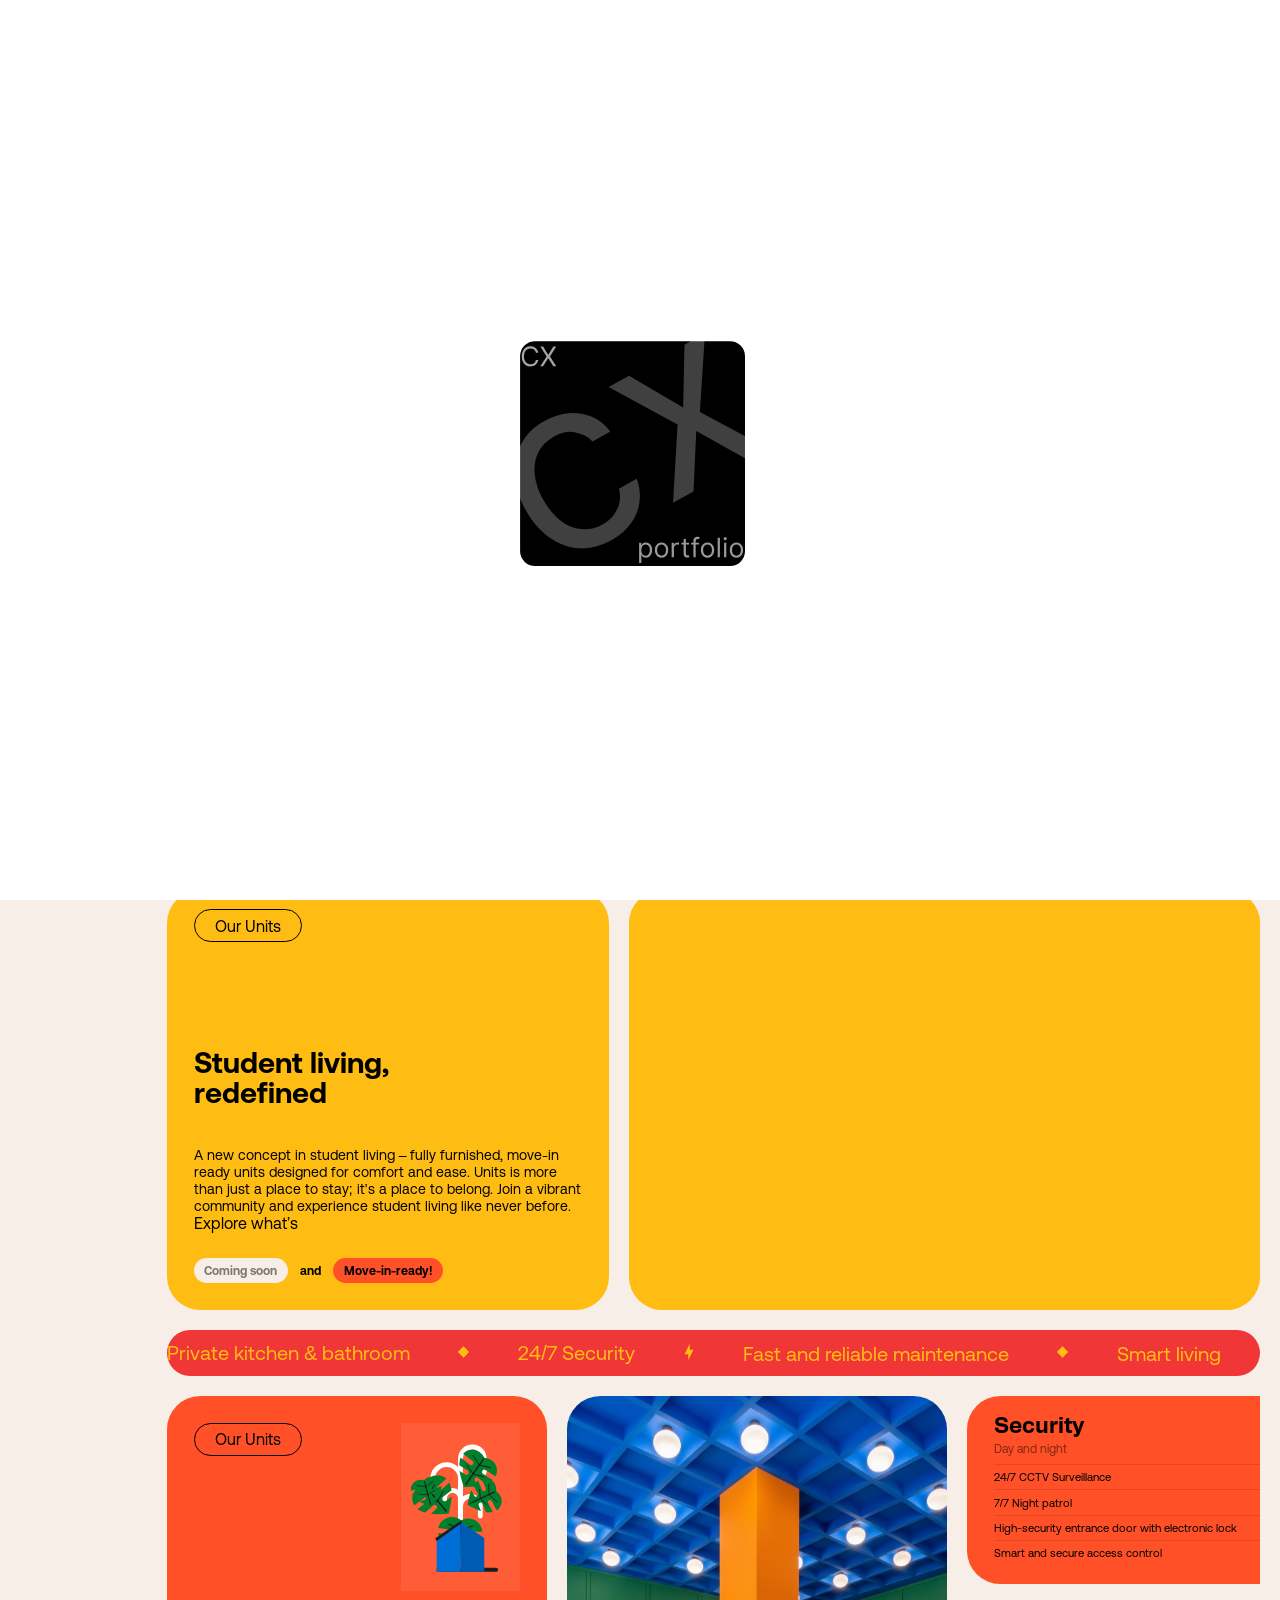
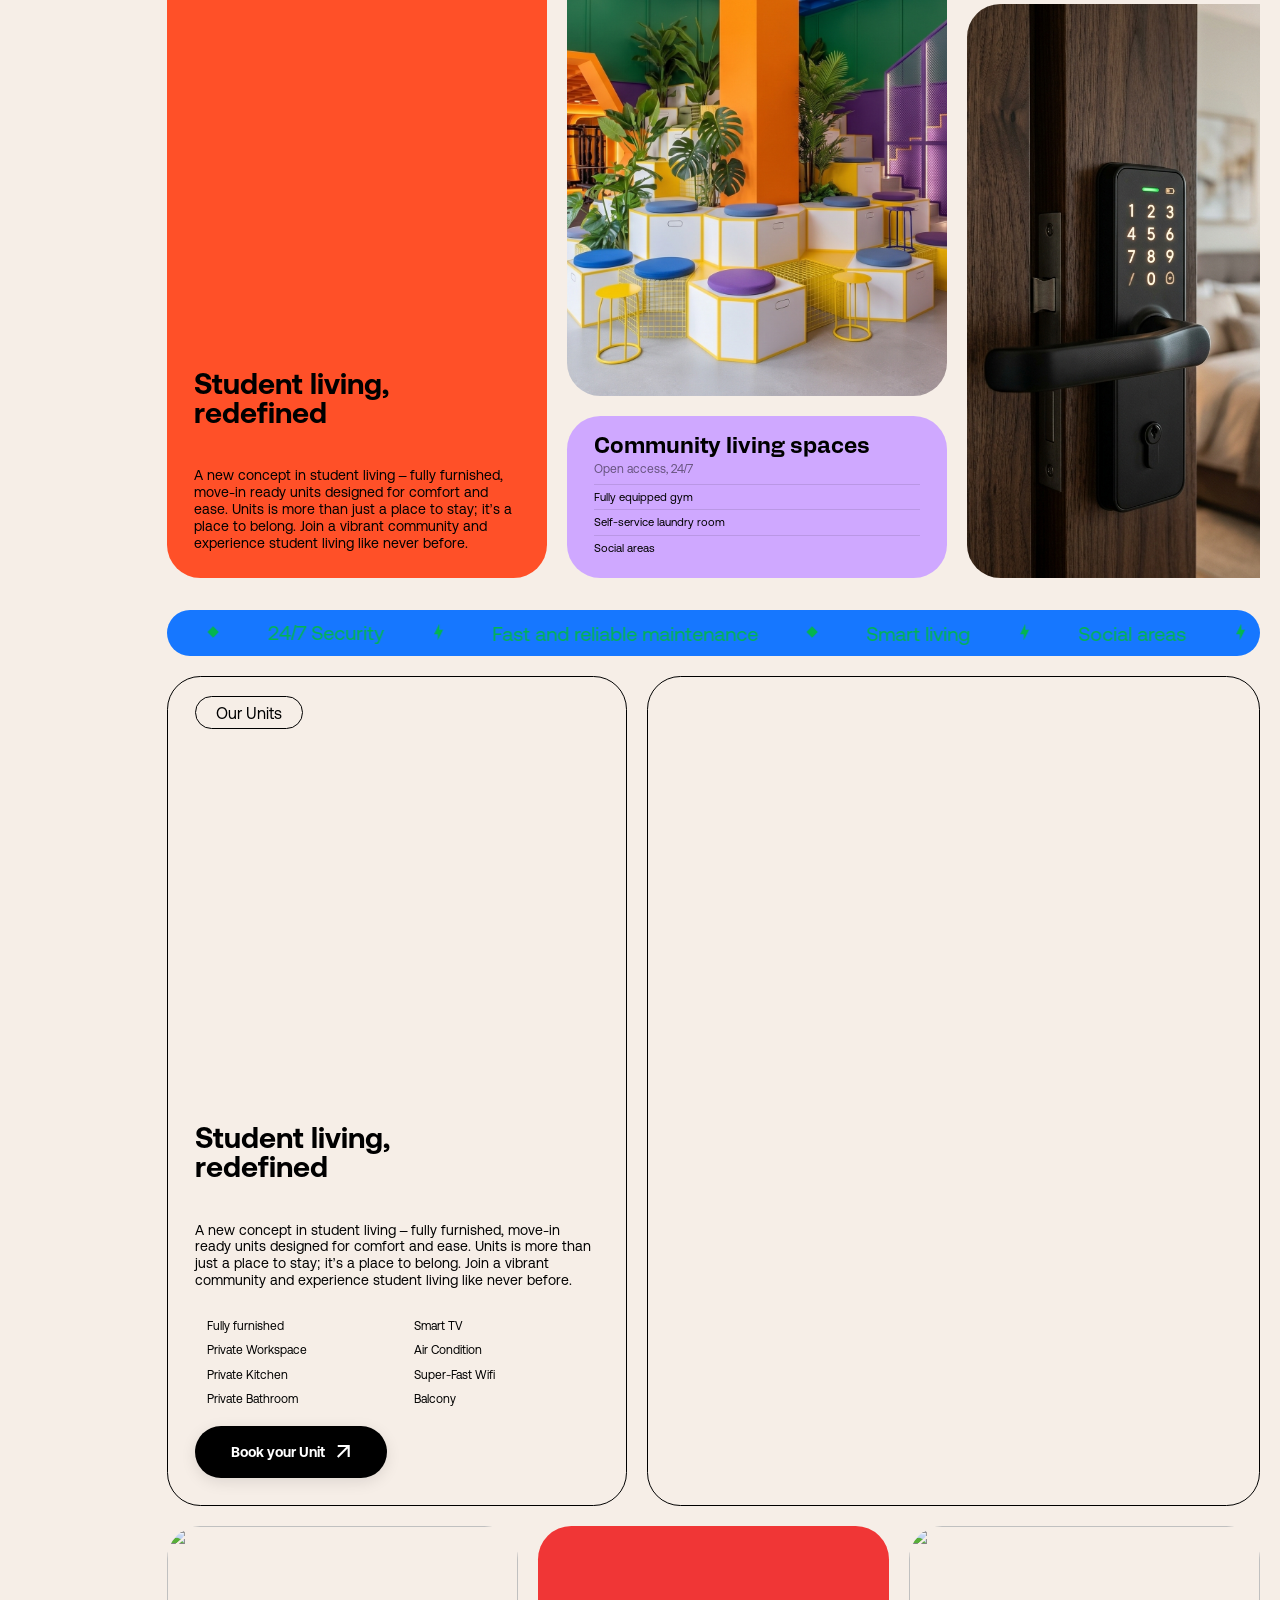
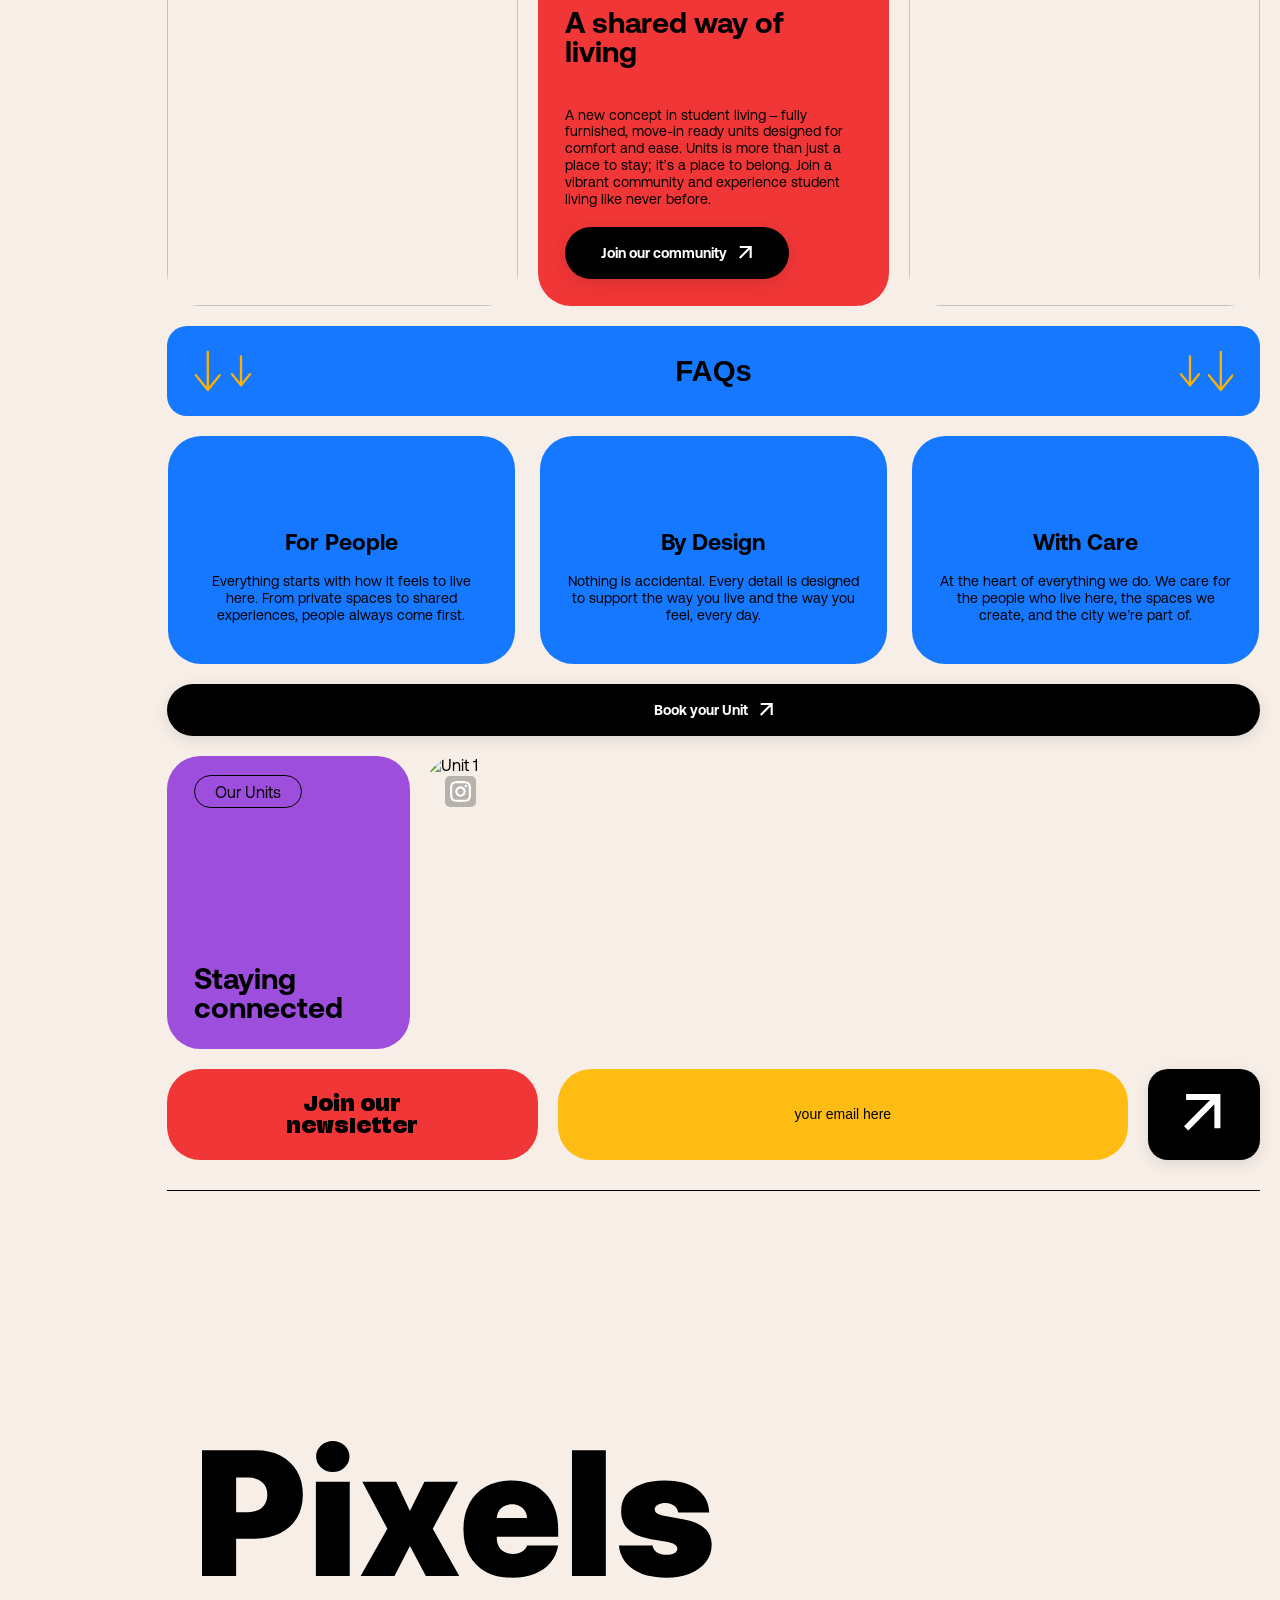
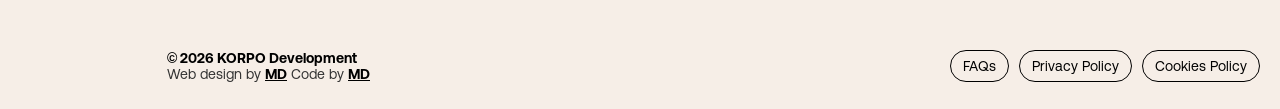
==== commit 1cc50ac6: "preloder update" ====
--- a/index.html
+++ b/index.html
@@ -14,88 +14,34 @@
 
 <body>
     <div class="preloader">
-        <svg class="logo" width="695" height="253" viewBox="0 0 695 253" fill="none" xmlns="http://www.w3.org/2000/svg">
+        <svg class="logo" width="598" height="245" viewBox="0 0 598 245" fill="none" xmlns="http://www.w3.org/2000/svg">
             <g class="unique">
-                <path
-                    d="M71 241.064V223.242H74.5946V241.269C74.5946 246.145 77.1136 249.128 82.1096 249.128C87.1046 249.128 89.7086 246.151 89.7086 241.269V223.242H93.3026V241.064C93.3026 248.214 89.3406 252.431 82.1156 252.431C74.8906 252.431 71.0121 248.214 71.0121 241.064H71Z"
-                    fill="black" />
-                <path
-                    d="M98.4492 223.248H101.753L117.278 245.577V223.248H120.788V252.189H117.484L101.958 229.86V252.189H98.4492V223.248Z"
-                    fill="black" />
-                <path d="M126.164 223.248H129.759V252.189H126.164V223.248Z" fill="black" />
-                <path
-                    d="M155.67 250.207L155.586 250.123C153.441 251.611 150.795 252.44 147.781 252.44C139.65 252.44 133.99 246.239 133.99 237.721C133.99 229.203 139.644 223.002 147.781 223.002C155.918 223.002 161.572 229.203 161.572 237.721C161.572 241.774 160.292 245.289 158.063 247.89C158.721 248.592 159.386 248.882 160.455 248.882H162.684V252.192H160.044C157.857 252.192 156.697 251.611 155.67 250.207ZM153.568 247.31L152.535 245.906C151.75 244.872 151.049 244.46 150.016 244.46H147.582V241.151H150.596C152.535 241.151 153.568 241.774 154.601 243.178L155.882 244.914C157.163 243.014 157.906 240.528 157.906 237.721C157.906 231.066 153.816 226.312 147.793 226.312C141.77 226.312 137.681 231.066 137.681 237.721C137.681 244.376 141.77 249.13 147.793 249.13C150.022 249.13 152.004 248.471 153.574 247.31H153.568Z"
-                    fill="black" />
-                <path
-                    d="M165.635 241.064V223.242H169.23V241.269C169.23 246.145 171.749 249.128 176.744 249.128C181.74 249.128 184.344 246.151 184.344 241.269V223.242H187.938V241.064C187.938 248.214 183.975 252.431 176.75 252.431C169.526 252.431 165.647 248.214 165.647 241.064H165.635Z"
-                    fill="black" />
-                <path
-                    d="M193.08 223.248H211.492V226.557H196.668V235.819H209.016V239.128H196.668V248.886H212.024V252.195H193.074V223.254L193.08 223.248Z"
-                    fill="black" />
-                <path
-                    d="M225.045 242.724H228.76C229.05 246.608 232.065 249.173 236.481 249.173C240.359 249.173 243.126 247.394 243.126 244.255C243.126 240.655 239.574 239.911 235.2 239.167C230.536 238.38 225.746 236.85 225.746 231.23C225.746 226.312 229.751 223.002 235.611 223.002C242.05 223.002 246.013 226.602 246.346 231.811H242.63C242.22 228.459 239.531 226.269 235.611 226.269C231.69 226.269 229.334 227.921 229.334 231.024C229.334 234.497 232.844 235.198 237.181 235.942C241.887 236.729 246.72 238.302 246.72 243.922C246.72 248.925 242.51 252.44 236.438 252.44C229.377 252.44 225.251 248.429 225.045 242.724Z"
-                    fill="black" />
-                <path d="M257.413 226.551H248.043V223.242H270.377V226.551H261.007V252.183H257.413V226.551Z"
-                    fill="black" />
-                <path
-                    d="M273.756 241.064V223.242H277.351V241.269C277.351 246.145 279.87 249.128 284.865 249.128C289.861 249.128 292.465 246.151 292.465 241.269V223.242H296.059V241.064C296.059 248.214 292.096 252.431 284.872 252.431C277.647 252.431 273.768 248.214 273.768 241.064H273.756Z"
-                    fill="black" />
-                <path
-                    d="M301.217 223.248H310.466C319.509 223.248 325 229.038 325 237.719C325 246.4 319.509 252.189 310.466 252.189H301.217V223.248ZM310.466 248.88C317.238 248.88 321.321 244.706 321.321 237.719C321.321 230.732 317.274 226.557 310.466 226.557H304.812V248.886H310.466V248.88Z"
-                    fill="black" />
-                <path
-                    d="M329.25 223.248H347.662V226.557H332.838V235.819H345.185V239.128H332.838V248.886H348.194V252.195H329.244V223.254L329.25 223.248Z"
-                    fill="black" />
-                <path
-                    d="M352.045 223.248H355.35L370.875 245.577V223.248H374.385V252.189H371.08L355.555 229.86V252.189H352.045V223.248Z"
-                    fill="black" />
-                <path d="M387.342 226.551H377.973V223.242H400.306V226.551H390.937V252.183H387.342V226.551Z"
-                    fill="black" />
-                <path
-                    d="M414.307 223.248H417.901V235.819H432.847V223.248H436.441V252.189H432.847V239.122H417.901V252.189H414.307V223.248Z"
-                    fill="black" />
-                <path
-                    d="M440.693 237.719C440.693 229.201 446.347 223 454.484 223C462.621 223 468.276 229.201 468.276 237.719C468.276 246.236 462.621 252.437 454.484 252.437C446.347 252.437 440.693 246.236 440.693 237.719ZM464.597 237.719C464.597 231.064 460.507 226.309 454.484 226.309C448.461 226.309 444.372 231.064 444.372 237.719C444.372 244.373 448.461 249.128 454.484 249.128C460.507 249.128 464.597 244.373 464.597 237.719Z"
-                    fill="black" />
-                <path
-                    d="M472.518 223.248H477.061L487.3 247.271L497.419 223.248H501.877V252.189H498.367V229.364L488.786 252.189H485.609L476.028 229.364V252.189H472.518V223.248Z"
-                    fill="black" />
-                <path
-                    d="M507.253 223.248H525.665V226.557H510.841V235.819H523.182V239.128H510.841V248.886H526.197V252.195H507.246V223.254L507.253 223.248Z"
-                    fill="black" />
-                <path
-                    d="M528.389 242.722H532.104C532.394 246.605 535.409 249.17 539.824 249.17C543.703 249.17 546.469 247.392 546.469 244.252C546.469 240.653 542.917 239.908 538.544 239.164C533.88 238.378 529.09 236.847 529.09 231.227C529.09 226.309 533.095 223 538.955 223C545.394 223 549.357 226.599 549.689 231.808H545.974C545.563 228.457 542.875 226.267 538.955 226.267C535.034 226.267 532.678 227.918 532.678 231.022C532.678 234.494 536.188 235.196 540.525 235.94C545.231 236.726 550.064 238.299 550.064 243.919C550.064 248.922 545.853 252.437 539.782 252.437C532.72 252.437 528.594 248.426 528.389 242.722Z"
-                    fill="black" />
+                <path d="M70.1151 233L60.0298 196.636H65.8004L72.8849 224.797H73.2223L80.5909 196.636H86.3082L93.6768 224.815H94.0142L101.081 196.636H106.869L96.7663 233H91.2443L83.5916 205.763H83.3075L75.6548 233H70.1151ZM120.515 233.55C117.828 233.55 115.513 232.976 113.572 231.828C111.643 230.668 110.151 229.04 109.098 226.945C108.056 224.838 107.535 222.37 107.535 219.541C107.535 216.748 108.056 214.286 109.098 212.155C110.151 210.024 111.619 208.361 113.501 207.165C115.395 205.97 117.609 205.372 120.142 205.372C121.681 205.372 123.172 205.627 124.616 206.136C126.06 206.645 127.356 207.444 128.505 208.533C129.653 209.622 130.558 211.036 131.221 212.776C131.884 214.504 132.216 216.606 132.216 219.08V220.962H110.536V216.984H127.013C127.013 215.588 126.729 214.351 126.161 213.273C125.593 212.184 124.794 211.326 123.764 210.699C122.746 210.071 121.55 209.758 120.177 209.758C118.686 209.758 117.384 210.125 116.271 210.859C115.17 211.581 114.318 212.528 113.714 213.7C113.122 214.86 112.826 216.12 112.826 217.482V220.589C112.826 222.412 113.146 223.962 113.785 225.241C114.436 226.519 115.342 227.496 116.502 228.17C117.662 228.833 119.017 229.165 120.568 229.165C121.574 229.165 122.491 229.023 123.32 228.739C124.149 228.443 124.865 228.005 125.468 227.425C126.072 226.845 126.534 226.129 126.853 225.276L131.878 226.182C131.476 227.661 130.754 228.958 129.712 230.07C128.682 231.171 127.386 232.029 125.824 232.645C124.273 233.249 122.503 233.55 120.515 233.55ZM143.415 196.636V233H138.106V196.636H143.415ZM162.045 233.55C159.405 233.55 157.133 232.953 155.227 231.757C153.333 230.55 151.877 228.887 150.859 226.768C149.841 224.649 149.332 222.222 149.332 219.488C149.332 216.718 149.853 214.274 150.895 212.155C151.936 210.024 153.404 208.361 155.298 207.165C157.192 205.97 159.423 205.372 161.992 205.372C164.063 205.372 165.91 205.757 167.532 206.526C169.153 207.284 170.461 208.349 171.456 209.722C172.462 211.095 173.06 212.699 173.249 214.534H168.082C167.798 213.256 167.147 212.155 166.129 211.232C165.123 210.308 163.773 209.847 162.081 209.847C160.601 209.847 159.305 210.237 158.192 211.018C157.091 211.788 156.233 212.889 155.618 214.321C155.002 215.741 154.694 217.422 154.694 219.364C154.694 221.352 154.996 223.069 155.6 224.513C156.203 225.957 157.056 227.076 158.157 227.869C159.269 228.662 160.577 229.058 162.081 229.058C163.087 229.058 163.998 228.875 164.815 228.508C165.644 228.129 166.336 227.59 166.892 226.892C167.461 226.194 167.857 225.353 168.082 224.371H173.249C173.06 226.134 172.485 227.709 171.527 229.094C170.568 230.479 169.283 231.568 167.674 232.361C166.076 233.154 164.199 233.55 162.045 233.55ZM190.414 233.55C187.857 233.55 185.626 232.964 183.72 231.793C181.815 230.621 180.335 228.981 179.281 226.874C178.228 224.767 177.701 222.305 177.701 219.488C177.701 216.659 178.228 214.185 179.281 212.066C180.335 209.947 181.815 208.302 183.72 207.13C185.626 205.958 187.857 205.372 190.414 205.372C192.971 205.372 195.202 205.958 197.108 207.13C199.014 208.302 200.494 209.947 201.547 212.066C202.601 214.185 203.127 216.659 203.127 219.488C203.127 222.305 202.601 224.767 201.547 226.874C200.494 228.981 199.014 230.621 197.108 231.793C195.202 232.964 192.971 233.55 190.414 233.55ZM190.432 229.094C192.089 229.094 193.462 228.656 194.551 227.78C195.64 226.904 196.445 225.738 196.966 224.282C197.499 222.826 197.765 221.222 197.765 219.47C197.765 217.73 197.499 216.132 196.966 214.676C196.445 213.208 195.64 212.031 194.551 211.143C193.462 210.255 192.089 209.811 190.432 209.811C188.763 209.811 187.378 210.255 186.277 211.143C185.188 212.031 184.377 213.208 183.845 214.676C183.324 216.132 183.063 217.73 183.063 219.47C183.063 221.222 183.324 222.826 183.845 224.282C184.377 225.738 185.188 226.904 186.277 227.78C187.378 228.656 188.763 229.094 190.432 229.094ZM209.053 233V205.727H214.149V210.166H214.487C215.055 208.663 215.984 207.491 217.274 206.651C218.564 205.798 220.109 205.372 221.908 205.372C223.731 205.372 225.258 205.798 226.489 206.651C227.732 207.503 228.65 208.675 229.241 210.166H229.526C230.177 208.71 231.212 207.55 232.633 206.686C234.053 205.81 235.746 205.372 237.711 205.372C240.185 205.372 242.203 206.147 243.766 207.698C245.34 209.249 246.127 211.587 246.127 214.712V233H240.818V215.209C240.818 213.362 240.315 212.025 239.309 211.196C238.303 210.367 237.101 209.953 235.705 209.953C233.976 209.953 232.633 210.486 231.674 211.551C230.715 212.605 230.236 213.96 230.236 215.617V233H224.945V214.871C224.945 213.392 224.483 212.202 223.56 211.303C222.636 210.403 221.435 209.953 219.955 209.953C218.949 209.953 218.02 210.219 217.168 210.752C216.327 211.273 215.647 212.001 215.126 212.936C214.617 213.871 214.362 214.954 214.362 216.185V233H209.053ZM264.997 233.55C262.31 233.55 259.996 232.976 258.055 231.828C256.125 230.668 254.634 229.04 253.58 226.945C252.538 224.838 252.018 222.37 252.018 219.541C252.018 216.748 252.538 214.286 253.58 212.155C254.634 210.024 256.101 208.361 257.983 207.165C259.877 205.97 262.091 205.372 264.624 205.372C266.163 205.372 267.654 205.627 269.099 206.136C270.543 206.645 271.839 207.444 272.987 208.533C274.135 209.622 275.041 211.036 275.704 212.776C276.367 214.504 276.698 216.606 276.698 219.08V220.962H255.018V216.984H271.496C271.496 215.588 271.211 214.351 270.643 213.273C270.075 212.184 269.276 211.326 268.246 210.699C267.228 210.071 266.033 209.758 264.66 209.758C263.168 209.758 261.866 210.125 260.753 210.859C259.653 211.581 258.8 212.528 258.197 213.7C257.605 214.86 257.309 216.12 257.309 217.482V220.589C257.309 222.412 257.628 223.962 258.268 225.241C258.919 226.519 259.824 227.496 260.984 228.17C262.144 228.833 263.5 229.165 265.05 229.165C266.056 229.165 266.974 229.023 267.802 228.739C268.631 228.443 269.347 228.005 269.951 227.425C270.555 226.845 271.016 226.129 271.336 225.276L276.361 226.182C275.958 227.661 275.236 228.958 274.194 230.07C273.165 231.171 271.868 232.029 270.306 232.645C268.755 233.249 266.986 233.55 264.997 233.55ZM308.552 205.727V209.989H293.655V205.727H308.552ZM297.65 199.193H302.959V224.992C302.959 226.022 303.113 226.797 303.42 227.318C303.728 227.827 304.125 228.176 304.61 228.366C305.107 228.543 305.646 228.632 306.226 228.632C306.652 228.632 307.025 228.603 307.344 228.543C307.664 228.484 307.912 228.437 308.09 228.401L309.049 232.787C308.741 232.905 308.303 233.024 307.735 233.142C307.167 233.272 306.456 233.343 305.604 233.355C304.207 233.379 302.905 233.13 301.698 232.609C300.491 232.089 299.514 231.284 298.768 230.195C298.023 229.106 297.65 227.738 297.65 226.093V199.193ZM325.619 233.55C323.063 233.55 320.831 232.964 318.925 231.793C317.02 230.621 315.54 228.981 314.487 226.874C313.433 224.767 312.906 222.305 312.906 219.488C312.906 216.659 313.433 214.185 314.487 212.066C315.54 209.947 317.02 208.302 318.925 207.13C320.831 205.958 323.063 205.372 325.619 205.372C328.176 205.372 330.407 205.958 332.313 207.13C334.219 208.302 335.699 209.947 336.752 212.066C337.806 214.185 338.332 216.659 338.332 219.488C338.332 222.305 337.806 224.767 336.752 226.874C335.699 228.981 334.219 230.621 332.313 231.793C330.407 232.964 328.176 233.55 325.619 233.55ZM325.637 229.094C327.294 229.094 328.667 228.656 329.756 227.78C330.845 226.904 331.65 225.738 332.171 224.282C332.704 222.826 332.97 221.222 332.97 219.47C332.97 217.73 332.704 216.132 332.171 214.676C331.65 213.208 330.845 212.031 329.756 211.143C328.667 210.255 327.294 209.811 325.637 209.811C323.968 209.811 322.583 210.255 321.482 211.143C320.393 212.031 319.582 213.208 319.05 214.676C318.529 216.132 318.268 217.73 318.268 219.47C318.268 221.222 318.529 222.826 319.05 224.282C319.582 225.738 320.393 226.904 321.482 227.78C322.583 228.656 323.968 229.094 325.637 229.094ZM357.917 233V196.636H370.879C373.708 196.636 376.051 197.151 377.91 198.181C379.768 199.211 381.159 200.62 382.082 202.407C383.006 204.183 383.467 206.183 383.467 208.408C383.467 210.646 383 212.658 382.065 214.445C381.141 216.221 379.745 217.629 377.874 218.671C376.016 219.701 373.678 220.216 370.861 220.216H361.947V215.564H370.364C372.151 215.564 373.601 215.256 374.714 214.641C375.826 214.013 376.643 213.161 377.164 212.084C377.685 211.007 377.945 209.781 377.945 208.408C377.945 207.035 377.685 205.816 377.164 204.751C376.643 203.685 375.821 202.851 374.696 202.247C373.583 201.643 372.116 201.342 370.293 201.342H363.403V233H357.917ZM389.473 233V205.727H394.782V233H389.473ZM392.154 201.519C391.231 201.519 390.438 201.211 389.775 200.596C389.124 199.969 388.798 199.223 388.798 198.359C388.798 197.483 389.124 196.737 389.775 196.121C390.438 195.494 391.231 195.18 392.154 195.18C393.078 195.18 393.865 195.494 394.516 196.121C395.179 196.737 395.51 197.483 395.51 198.359C395.51 199.223 395.179 199.969 394.516 200.596C393.865 201.211 393.078 201.519 392.154 201.519ZM406.115 205.727L412.134 216.345L418.206 205.727H424.012L415.507 219.364L424.083 233H418.277L412.134 222.808L406.008 233H400.184L408.672 219.364L400.291 205.727H406.115ZM440.143 233.55C437.456 233.55 435.142 232.976 433.201 231.828C431.272 230.668 429.78 229.04 428.727 226.945C427.685 224.838 427.164 222.37 427.164 219.541C427.164 216.748 427.685 214.286 428.727 212.155C429.78 210.024 431.248 208.361 433.13 207.165C435.024 205.97 437.237 205.372 439.771 205.372C441.309 205.372 442.801 205.627 444.245 206.136C445.689 206.645 446.985 207.444 448.134 208.533C449.282 209.622 450.187 211.036 450.85 212.776C451.513 214.504 451.844 216.606 451.844 219.08V220.962H430.165V216.984H446.642C446.642 215.588 446.358 214.351 445.79 213.273C445.222 212.184 444.423 211.326 443.393 210.699C442.375 210.071 441.179 209.758 439.806 209.758C438.315 209.758 437.013 210.125 435.9 210.859C434.799 211.581 433.947 212.528 433.343 213.7C432.751 214.86 432.455 216.12 432.455 217.482V220.589C432.455 222.412 432.775 223.962 433.414 225.241C434.065 226.519 434.971 227.496 436.131 228.17C437.291 228.833 438.646 229.165 440.197 229.165C441.203 229.165 442.12 229.023 442.949 228.739C443.777 228.443 444.494 228.005 445.097 227.425C445.701 226.845 446.163 226.129 446.482 225.276L451.507 226.182C451.105 227.661 450.383 228.958 449.341 230.07C448.311 231.171 447.015 232.029 445.452 232.645C443.902 233.249 442.132 233.55 440.143 233.55ZM463.044 196.636V233H457.735V196.636H463.044ZM490.623 212.386L485.811 213.238C485.61 212.622 485.29 212.036 484.852 211.48C484.426 210.924 483.846 210.468 483.112 210.113C482.378 209.758 481.461 209.58 480.36 209.58C478.857 209.58 477.602 209.918 476.596 210.592C475.59 211.255 475.087 212.113 475.087 213.167C475.087 214.078 475.424 214.812 476.099 215.369C476.773 215.925 477.862 216.381 479.366 216.736L483.698 217.73C486.208 218.31 488.078 219.204 489.309 220.411C490.54 221.619 491.156 223.187 491.156 225.116C491.156 226.75 490.682 228.206 489.735 229.484C488.8 230.751 487.492 231.745 485.811 232.467C484.142 233.189 482.207 233.55 480.005 233.55C476.951 233.55 474.459 232.899 472.53 231.597C470.6 230.283 469.417 228.419 468.979 226.004L474.11 225.223C474.43 226.561 475.087 227.573 476.081 228.259C477.075 228.934 478.371 229.271 479.969 229.271C481.71 229.271 483.1 228.91 484.142 228.188C485.184 227.454 485.705 226.561 485.705 225.507C485.705 224.655 485.385 223.939 484.746 223.359C484.118 222.779 483.154 222.341 481.852 222.045L477.235 221.033C474.69 220.453 472.808 219.529 471.589 218.263C470.381 216.996 469.778 215.392 469.778 213.451C469.778 211.841 470.228 210.433 471.127 209.225C472.027 208.018 473.27 207.077 474.856 206.402C476.442 205.715 478.259 205.372 480.307 205.372C483.254 205.372 485.574 206.011 487.267 207.29C488.96 208.556 490.078 210.255 490.623 212.386Z" fill="black" />
             </g>
 
             <g class="letters">
-                <path class="char"
-                    d="M10 183.373V15.2537H67.3154C80.6227 15.2537 91.5004 17.6343 99.9487 22.3955C108.452 27.102 114.747 33.4776 118.833 41.5224C122.919 49.5672 124.962 58.5423 124.962 68.4478C124.962 78.3532 122.919 87.3557 118.833 95.4552C114.802 103.555 108.563 110.012 100.114 114.828C91.6661 119.59 80.8435 121.97 67.6467 121.97H26.5651V103.91H66.9841C76.0949 103.91 83.4111 102.351 88.9329 99.2313C94.4546 96.1119 98.4578 91.898 100.943 86.5895C103.483 81.2264 104.753 75.1791 104.753 68.4478C104.753 61.7164 103.483 55.6965 100.943 50.3881C98.4578 45.0796 94.4269 40.9204 88.85 37.9104C83.2731 34.8458 75.874 33.3134 66.6527 33.3134H30.5408V183.373H10Z"
-                    fill="black" />
-                <path class="char"
-                    d="M155.4 183.373V57.2836H174.947V183.373H155.4ZM165.34 36.2687C161.53 36.2687 158.244 34.9826 155.483 32.4104C152.778 29.8383 151.425 26.7463 151.425 23.1343C151.425 19.5224 152.778 16.4303 155.483 13.8582C158.244 11.2861 161.53 10 165.34 10C169.149 10 172.407 11.2861 175.113 13.8582C177.874 16.4303 179.254 19.5224 179.254 23.1343C179.254 26.7463 177.874 29.8383 175.113 32.4104C172.407 34.9826 169.149 36.2687 165.34 36.2687Z"
-                    fill="black" />
-                <path class="char"
-                    d="M225.326 57.2836L255.806 108.836L286.286 57.2836H308.814L267.733 120.328L308.814 183.373H286.286L255.806 134.448L225.326 183.373H202.797L243.216 120.328L202.797 57.2836H225.326Z"
-                    fill="black" />
-                <path class="char"
-                    d="M384.807 186C372.549 186 361.975 183.318 353.085 177.955C344.25 172.537 337.431 164.985 332.627 155.299C327.878 145.557 325.504 134.229 325.504 121.313C325.504 108.398 327.878 97.0149 332.627 87.1642C337.431 77.2587 344.112 69.5423 352.67 64.0149C361.284 58.4328 371.334 55.6418 382.819 55.6418C389.445 55.6418 395.988 56.7363 402.449 58.9254C408.909 61.1144 414.79 64.6716 420.091 69.597C425.391 74.4677 429.615 80.9254 432.763 88.9702C435.91 97.0149 437.484 106.92 437.484 118.687V126.896H339.418V110.149H417.606C417.606 103.035 416.17 96.6866 413.299 91.1045C410.483 85.5224 406.452 81.1169 401.206 77.8881C396.016 74.6592 389.887 73.0448 382.819 73.0448C375.033 73.0448 368.297 74.9602 362.61 78.791C356.977 82.5672 352.643 87.4925 349.606 93.5672C346.569 99.6418 345.05 106.154 345.05 113.104V124.269C345.05 133.791 346.707 141.863 350.02 148.485C353.388 155.052 358.054 160.06 364.018 163.507C369.981 166.9 376.911 168.597 384.807 168.597C389.942 168.597 394.58 167.886 398.722 166.463C402.918 164.985 406.535 162.796 409.572 159.896C412.609 156.94 414.955 153.274 416.612 148.896L435.496 154.149C433.508 160.498 430.168 166.08 425.474 170.896C420.781 175.657 414.983 179.378 408.081 182.06C401.179 184.687 393.421 186 384.807 186Z"
-                    fill="black" />
-                <path class="char" d="M486.765 15.2537V183.373H467.218V15.2537H486.765Z" fill="black" />
-                <path class="char"
-                    d="M612.681 85.5224L595.122 90.4478C594.017 87.5473 592.389 84.7289 590.235 81.9925C588.137 79.2015 585.266 76.903 581.621 75.097C577.977 73.291 573.311 72.3881 567.624 72.3881C559.838 72.3881 553.35 74.1667 548.16 77.7239C543.024 81.2264 540.457 85.6866 540.457 91.1045C540.457 95.9204 542.224 99.7239 545.758 102.515C549.292 105.306 554.813 107.632 562.323 109.493L581.207 114.09C592.582 116.826 601.058 121.012 606.635 126.649C612.212 132.231 615 139.428 615 148.239C615 155.463 612.902 161.92 608.705 167.612C604.564 173.303 598.766 177.791 591.312 181.075C583.858 184.358 575.188 186 565.305 186C552.329 186 541.589 183.209 533.085 177.627C524.582 172.045 519.198 163.891 516.934 153.164L535.487 148.567C537.254 155.353 540.595 160.443 545.509 163.836C550.479 167.229 556.967 168.925 564.973 168.925C574.084 168.925 581.318 167.01 586.674 163.179C592.085 159.294 594.791 154.642 594.791 149.224C594.791 144.846 593.244 141.179 590.152 138.224C587.06 135.214 582.311 132.97 575.906 131.493L554.703 126.567C543.052 123.831 534.493 119.59 529.027 113.843C523.616 108.042 520.91 100.791 520.91 92.0895C520.91 84.9751 522.925 78.6816 526.956 73.209C531.042 67.7363 536.592 63.4403 543.604 60.3209C550.672 57.2015 558.679 55.6418 567.624 55.6418C580.213 55.6418 590.097 58.3781 597.275 63.8507C604.509 69.3234 609.644 76.5473 612.681 85.5224Z"
-                    fill="black" />
-
-                <path class="house-path" d="M694.521 185.667H635V145.891L664.763 126L694.521 145.891V185.667Z"
-                    fill="#0072E3" />
+                <path class="char" d="M12.0099 184V45.8182H66.527C77.0076 45.8182 85.9363 47.8198 93.3132 51.8232C100.69 55.7815 106.313 61.2917 110.181 68.3537C114.094 75.3707 116.051 83.4673 116.051 92.6435C116.051 101.82 114.072 109.916 110.114 116.933C106.155 123.95 100.42 129.415 92.9084 133.329C85.4415 137.242 76.4003 139.199 65.7848 139.199H31.0369V115.786H61.0618C66.6844 115.786 71.3175 114.819 74.9609 112.885C78.6494 110.906 81.3932 108.184 83.1925 104.721C85.0367 101.212 85.9588 97.1865 85.9588 92.6435C85.9588 88.0554 85.0367 84.0521 83.1925 80.6335C81.3932 77.17 78.6494 74.4936 74.9609 72.6044C71.2725 70.6702 66.5945 69.7031 60.9268 69.7031H41.2251V184H12.0099Z" fill="black" />
+                <path class="char" d="M134.488 184V80.3636H163.231V184H134.488ZM148.927 67.0043C144.653 67.0043 140.988 65.5874 137.929 62.7535C134.915 59.8748 133.408 56.4337 133.408 52.4304C133.408 48.4721 134.915 45.076 137.929 42.2422C140.988 39.3634 144.653 37.924 148.927 37.924C153.2 37.924 156.843 39.3634 159.857 42.2422C162.916 45.076 164.445 48.4721 164.445 52.4304C164.445 56.4337 162.916 59.8748 159.857 62.7535C156.843 65.5874 153.2 67.0043 148.927 67.0043Z" fill="black" />
+                <path class="char" d="M210.275 80.3636L229.302 116.596L248.801 80.3636H278.287L248.262 132.182L279.096 184H249.746L229.302 148.173L209.196 184H179.508L210.275 132.182L180.588 80.3636H210.275Z" fill="black" />
+                <path class="char" d="M338.876 186.024C328.216 186.024 319.039 183.865 311.348 179.547C303.701 175.184 297.808 169.021 293.67 161.06C289.532 153.053 287.463 143.585 287.463 132.654C287.463 121.994 289.532 112.638 293.67 104.586C297.808 96.5343 303.633 90.2595 311.145 85.7614C318.702 81.2633 327.563 79.0142 337.729 79.0142C344.566 79.0142 350.931 80.1162 356.824 82.3203C362.761 84.4794 367.934 87.7405 372.342 92.1037C376.795 96.4669 380.259 101.955 382.733 108.567C385.207 115.134 386.444 122.826 386.444 131.642V139.536H298.933V121.724H359.387C359.387 117.585 358.488 113.92 356.689 110.726C354.889 107.532 352.393 105.036 349.199 103.237C346.051 101.392 342.385 100.47 338.201 100.47C333.838 100.47 329.97 101.482 326.596 103.506C323.268 105.486 320.659 108.162 318.77 111.536C316.88 114.864 315.913 118.575 315.868 122.668V139.604C315.868 144.732 316.813 149.162 318.702 152.896C320.636 156.629 323.358 159.508 326.866 161.532C330.375 163.556 334.535 164.568 339.348 164.568C342.542 164.568 345.466 164.118 348.12 163.219C350.774 162.319 353.045 160.97 354.934 159.17C356.824 157.371 358.263 155.167 359.252 152.558L385.836 154.312C384.487 160.7 381.721 166.277 377.537 171.045C373.399 175.768 368.046 179.457 361.479 182.111C354.957 184.72 347.422 186.024 338.876 186.024Z" fill="black" />
+                <path class="char" d="M433.944 45.8182V184H405.201V45.8182H433.944Z" fill="black" />
+                <path class="char" d="M543.197 109.916L516.883 111.536C516.433 109.286 515.466 107.262 513.982 105.463C512.497 103.619 510.541 102.157 508.112 101.077C505.728 99.9529 502.871 99.3906 499.543 99.3906C495.09 99.3906 491.334 100.335 488.275 102.224C485.216 104.069 483.687 106.543 483.687 109.646C483.687 112.12 484.677 114.212 486.656 115.921C488.635 117.63 492.031 119.002 496.844 120.037L515.601 123.815C525.677 125.884 533.189 129.213 538.137 133.801C543.084 138.389 545.558 144.417 545.558 151.884C545.558 158.676 543.557 164.636 539.553 169.763C535.595 174.891 530.152 178.895 523.225 181.773C516.343 184.607 508.404 186.024 499.408 186.024C485.689 186.024 474.758 183.168 466.617 177.455C458.52 171.698 453.775 163.871 452.38 153.975L480.651 152.491C481.505 156.674 483.575 159.868 486.858 162.072C490.142 164.231 494.347 165.31 499.475 165.31C504.513 165.31 508.561 164.343 511.62 162.409C514.724 160.43 516.298 157.888 516.343 154.785C516.298 152.176 515.196 150.039 513.037 148.375C510.878 146.666 507.549 145.361 503.051 144.462L485.104 140.886C474.983 138.862 467.449 135.353 462.501 130.36C457.598 125.367 455.146 119.002 455.146 111.266C455.146 104.608 456.946 98.8733 460.544 94.0604C464.188 89.2474 469.293 85.5365 475.86 82.9276C482.472 80.3187 490.209 79.0142 499.07 79.0142C512.16 79.0142 522.461 81.7805 529.972 87.3132C537.529 92.8459 541.937 100.38 543.197 109.916Z" fill="black" />
             </g>
+
+            <g class="house-path">
+                <rect class="badge-bg" x="553" y="139" width="45" height="45" rx="3" fill="#000000" />
+                <path opacity="0.25" d="M571.261 178.845C569.09 180.054 566.935 180.584 564.796 180.432C562.657 180.281 560.664 179.541 558.817 178.212C556.97 176.884 555.403 175.064 554.115 172.752C552.804 170.4 552.079 168.084 551.941 165.803C551.807 163.507 552.237 161.417 553.229 159.534C554.225 157.635 555.769 156.103 557.859 154.938C559.487 154.031 561.123 153.515 562.765 153.39C564.408 153.264 565.949 153.512 567.388 154.133C568.827 154.753 570.05 155.731 571.058 157.066L567.5 159.049C566.641 158.145 565.517 157.547 564.128 157.253C562.744 156.944 561.269 157.227 559.701 158.101C558.314 158.874 557.299 159.913 556.657 161.219C556.02 162.51 555.774 163.971 555.919 165.602C556.069 167.218 556.631 168.9 557.605 170.649C558.602 172.438 559.752 173.839 561.054 174.852C562.366 175.859 563.744 176.441 565.188 176.598C566.642 176.749 568.073 176.433 569.48 175.649C570.405 175.133 571.154 174.505 571.729 173.763C572.303 173.021 572.684 172.204 572.87 171.309C573.057 170.415 573.026 169.484 572.776 168.517L576.334 166.534C576.895 168.013 577.083 169.521 576.9 171.059C576.721 172.581 576.162 174.026 575.224 175.391C574.291 176.741 572.97 177.892 571.261 178.845ZM574.799 145.893L585.623 152.269L585.895 139.71L589.995 137.425L588.97 153.17L602.9 160.581L598.799 162.866L588.244 156.972L587.703 169.049L583.603 171.334L584.508 155.657L570.698 148.178L574.799 145.893Z" fill="#ffffff" />
+                <path opacity="0.65" d="M556.636 141.3H556.16C556.132 141.163 556.083 141.043 556.013 140.939C555.944 140.836 555.859 140.749 555.759 140.679C555.661 140.607 555.552 140.553 555.432 140.518C555.311 140.482 555.186 140.464 555.056 140.464C554.818 140.464 554.602 140.524 554.409 140.644C554.218 140.764 554.065 140.941 553.951 141.175C553.839 141.409 553.782 141.696 553.782 142.036C553.782 142.376 553.839 142.663 553.951 142.897C554.065 143.131 554.218 143.308 554.409 143.429C554.602 143.549 554.818 143.609 555.056 143.609C555.186 143.609 555.311 143.591 555.432 143.555C555.552 143.519 555.661 143.466 555.759 143.396C555.859 143.324 555.944 143.237 556.013 143.133C556.083 143.028 556.132 142.908 556.16 142.773H556.636C556.6 142.973 556.535 143.153 556.44 143.312C556.346 143.47 556.228 143.605 556.087 143.716C555.947 143.826 555.789 143.91 555.614 143.967C555.44 144.025 555.254 144.054 555.056 144.054C554.721 144.054 554.423 143.972 554.162 143.808C553.901 143.645 553.696 143.412 553.547 143.11C553.397 142.809 553.322 142.451 553.322 142.036C553.322 141.622 553.397 141.264 553.547 140.962C553.696 140.661 553.901 140.428 554.162 140.264C554.423 140.101 554.721 140.019 555.056 140.019C555.254 140.019 555.44 140.048 555.614 140.105C555.789 140.163 555.947 140.247 556.087 140.358C556.228 140.468 556.346 140.603 556.44 140.761C556.535 140.918 556.6 141.098 556.636 141.3ZM557.603 140.073L558.615 141.707H558.646L559.658 140.073H560.218L558.983 142.036L560.218 144H559.658L558.646 142.397H558.615L557.603 144H557.043L558.308 142.036L557.043 140.073H557.603Z" fill="#ffffff" />
+                <path opacity="0.6" d="M576.815 183.355V179.305H577.252V179.772H577.306C577.339 179.721 577.385 179.656 577.444 179.577C577.504 179.496 577.589 179.425 577.701 179.362C577.813 179.298 577.965 179.266 578.157 179.266C578.405 179.266 578.624 179.328 578.813 179.452C579.002 179.576 579.15 179.752 579.256 179.98C579.362 180.207 579.415 180.476 579.415 180.785C579.415 181.097 579.362 181.367 579.256 181.596C579.15 181.824 579.003 182 578.815 182.125C578.627 182.249 578.41 182.311 578.165 182.311C577.975 182.311 577.824 182.28 577.71 182.217C577.596 182.153 577.509 182.081 577.447 182.001C577.386 181.919 577.339 181.851 577.306 181.797H577.267V183.355H576.815ZM577.259 180.777C577.259 181 577.292 181.196 577.357 181.366C577.422 181.535 577.518 181.667 577.643 181.763C577.768 181.858 577.922 181.905 578.103 181.905C578.292 181.905 578.45 181.855 578.577 181.755C578.705 181.654 578.801 181.519 578.865 181.349C578.93 181.177 578.962 180.987 578.962 180.777C578.962 180.57 578.93 180.384 578.866 180.217C578.804 180.05 578.709 179.918 578.581 179.82C578.454 179.722 578.295 179.673 578.103 179.673C577.919 179.673 577.764 179.719 577.639 179.813C577.514 179.905 577.419 180.034 577.355 180.2C577.291 180.365 577.259 180.557 577.259 180.777ZM581.302 182.311C581.036 182.311 580.803 182.248 580.602 182.122C580.402 181.995 580.246 181.818 580.134 181.59C580.023 181.363 579.967 181.097 579.967 180.793C579.967 180.486 580.023 180.218 580.134 179.989C580.246 179.76 580.402 179.583 580.602 179.456C580.803 179.329 581.036 179.266 581.302 179.266C581.568 179.266 581.8 179.329 582 179.456C582.201 179.583 582.356 179.76 582.468 179.989C582.58 180.218 582.636 180.486 582.636 180.793C582.636 181.097 582.58 181.363 582.468 181.59C582.356 181.818 582.201 181.995 582 182.122C581.8 182.248 581.568 182.311 581.302 182.311ZM581.302 181.905C581.504 181.905 581.67 181.853 581.8 181.75C581.931 181.646 582.027 181.51 582.09 181.341C582.153 181.172 582.184 180.989 582.184 180.793C582.184 180.596 582.153 180.412 582.09 180.242C582.027 180.072 581.931 179.935 581.8 179.83C581.67 179.725 581.504 179.673 581.302 179.673C581.1 179.673 580.934 179.725 580.803 179.83C580.673 179.935 580.576 180.072 580.514 180.242C580.451 180.412 580.42 180.596 580.42 180.793C580.42 180.989 580.451 181.172 580.514 181.341C580.576 181.51 580.673 181.646 580.803 181.75C580.934 181.853 581.1 181.905 581.302 181.905ZM583.327 182.25V179.305H583.765V179.749H583.795C583.849 179.604 583.946 179.485 584.087 179.395C584.227 179.304 584.386 179.259 584.562 179.259C584.595 179.259 584.637 179.259 584.687 179.26C584.737 179.262 584.774 179.264 584.8 179.266V179.726C584.785 179.723 584.75 179.717 584.695 179.709C584.641 179.7 584.584 179.696 584.524 179.696C584.381 179.696 584.253 179.726 584.14 179.786C584.029 179.845 583.941 179.926 583.876 180.031C583.812 180.135 583.78 180.253 583.78 180.386V182.25H583.327ZM586.802 179.305V179.688H585.276V179.305H586.802ZM585.72 178.599H586.173V181.406C586.173 181.534 586.192 181.63 586.229 181.694C586.267 181.757 586.316 181.799 586.374 181.82C586.434 181.841 586.498 181.851 586.564 181.851C586.614 181.851 586.655 181.849 586.687 181.843C586.719 181.837 586.744 181.832 586.764 181.828L586.856 182.235C586.825 182.246 586.782 182.258 586.727 182.269C586.672 182.282 586.603 182.288 586.518 182.288C586.39 182.288 586.265 182.261 586.142 182.206C586.021 182.151 585.92 182.067 585.839 181.955C585.76 181.842 585.72 181.7 585.72 181.529V178.599ZM588.794 179.305V179.688H587.207V179.305H588.794ZM587.682 182.25V178.898C587.682 178.729 587.722 178.589 587.801 178.476C587.88 178.364 587.983 178.279 588.11 178.223C588.236 178.167 588.37 178.139 588.511 178.139C588.622 178.139 588.713 178.148 588.783 178.165C588.853 178.183 588.906 178.2 588.94 178.215L588.81 178.607C588.787 178.599 588.755 178.589 588.714 178.578C588.674 178.566 588.622 178.561 588.557 178.561C588.407 178.561 588.299 178.598 588.233 178.674C588.167 178.749 588.135 178.86 588.135 179.005V182.25H587.682ZM590.504 182.311C590.238 182.311 590.005 182.248 589.804 182.122C589.605 181.995 589.449 181.818 589.336 181.59C589.225 181.363 589.169 181.097 589.169 180.793C589.169 180.486 589.225 180.218 589.336 179.989C589.449 179.76 589.605 179.583 589.804 179.456C590.005 179.329 590.238 179.266 590.504 179.266C590.77 179.266 591.003 179.329 591.202 179.456C591.403 179.583 591.559 179.76 591.67 179.989C591.782 180.218 591.839 180.486 591.839 180.793C591.839 181.097 591.782 181.363 591.67 181.59C591.559 181.818 591.403 181.995 591.202 182.122C591.003 182.248 590.77 182.311 590.504 182.311ZM590.504 181.905C590.706 181.905 590.872 181.853 591.003 181.75C591.133 181.646 591.229 181.51 591.292 181.341C591.355 181.172 591.386 180.989 591.386 180.793C591.386 180.596 591.355 180.412 591.292 180.242C591.229 180.072 591.133 179.935 591.003 179.83C590.872 179.725 590.706 179.673 590.504 179.673C590.302 179.673 590.136 179.725 590.005 179.83C589.875 179.935 589.778 180.072 589.716 180.242C589.653 180.412 589.622 180.596 589.622 180.793C589.622 180.989 589.653 181.172 589.716 181.341C589.778 181.51 589.875 181.646 590.005 181.75C590.136 181.853 590.302 181.905 590.504 181.905ZM592.982 178.323V182.25H592.529V178.323H592.982ZM593.811 182.25V179.305H594.263V182.25H593.811ZM594.041 178.814C593.953 178.814 593.877 178.784 593.813 178.724C593.75 178.663 593.719 178.591 593.719 178.507C593.719 178.422 593.75 178.35 593.813 178.29C593.877 178.23 593.953 178.2 594.041 178.2C594.129 178.2 594.205 178.23 594.267 178.29C594.331 178.35 594.363 178.422 594.363 178.507C594.363 178.591 594.331 178.663 594.267 178.724C594.205 178.784 594.129 178.814 594.041 178.814ZM596.289 182.311C596.023 182.311 595.79 182.248 595.589 182.122C595.39 181.995 595.234 181.818 595.121 181.59C595.01 181.363 594.954 181.097 594.954 180.793C594.954 180.486 595.01 180.218 595.121 179.989C595.234 179.76 595.39 179.583 595.589 179.456C595.79 179.329 596.023 179.266 596.289 179.266C596.555 179.266 596.788 179.329 596.987 179.456C597.188 179.583 597.344 179.76 597.455 179.989C597.567 180.218 597.624 180.486 597.624 180.793C597.624 181.097 597.567 181.363 597.455 181.59C597.344 181.818 597.188 181.995 596.987 182.122C596.788 182.248 596.555 182.311 596.289 182.311ZM596.289 181.905C596.491 181.905 596.657 181.853 596.788 181.75C596.918 181.646 597.014 181.51 597.077 181.341C597.14 181.172 597.171 180.989 597.171 180.793C597.171 180.596 597.14 180.412 597.077 180.242C597.014 180.072 596.918 179.935 596.788 179.83C596.657 179.725 596.491 179.673 596.289 179.673C596.087 179.673 595.921 179.725 595.79 179.83C595.66 179.935 595.563 180.072 595.501 180.242C595.438 180.412 595.407 180.596 595.407 180.793C595.407 180.989 595.438 181.172 595.501 181.341C595.563 181.51 595.66 181.646 595.79 181.75C595.921 181.853 596.087 181.905 596.289 181.905Z" fill="#ffffff" />
+            </g>
+
         </svg>
     </div>
     <header>
         <div class="header-main-wraper">
             <div class="header-logo-wraper">
                 <a href="index.html" class="header-logo d-block">
-                     <svg width="200" height="100" viewBox="0 0 570 249" fill="none" xmlns="http://www.w3.org/2000/svg">
+                    <svg width="200" height="100" viewBox="0 0 570 249" fill="none" xmlns="http://www.w3.org/2000/svg">
                         <path
                             d="M14.3466 194V48.5455H68.892C80.0663 48.5455 89.4413 50.6288 97.017 54.7955C104.64 58.9621 110.393 64.6913 114.276 71.983C118.205 79.2273 120.17 87.4659 120.17 96.6989C120.17 106.027 118.205 114.312 114.276 121.557C110.346 128.801 104.545 134.507 96.875 138.673C89.2045 142.793 79.7585 144.852 68.5369 144.852H32.3864V123.19H64.9858C71.5199 123.19 76.8703 122.054 81.0369 119.781C85.2036 117.509 88.2813 114.384 90.2699 110.406C92.3059 106.429 93.3239 101.86 93.3239 96.6989C93.3239 91.5379 92.3059 86.9924 90.2699 83.0625C88.2813 79.1326 85.1799 76.0786 80.9659 73.9006C76.7992 71.6752 71.4252 70.5625 64.8438 70.5625H40.696V194H14.3466ZM141.921 194V84.9091H167.631V194H141.921ZM154.847 69.4261C150.775 69.4261 147.272 68.0767 144.336 65.3778C141.4 62.6316 139.933 59.3409 139.933 55.5057C139.933 51.6231 141.4 48.3324 144.336 45.6335C147.272 42.8873 150.775 41.5142 154.847 41.5142C158.967 41.5142 162.47 42.8873 165.359 45.6335C168.294 48.3324 169.762 51.6231 169.762 55.5057C169.762 59.3409 168.294 62.6316 165.359 65.3778C162.47 68.0767 158.967 69.4261 154.847 69.4261ZM215.092 84.9091L237.109 125.179L259.482 84.9091H286.683L253.8 139.455L287.251 194H260.192L237.109 154.724L214.24 194H186.967L220.206 139.455L187.82 84.9091H215.092ZM350.763 196.131C339.826 196.131 330.38 193.858 322.425 189.312C314.518 184.72 308.434 178.233 304.173 169.852C299.911 161.424 297.781 151.505 297.781 140.094C297.781 128.872 299.911 119.024 304.173 110.548C308.481 102.026 314.495 95.3968 322.212 90.6619C329.93 85.8797 338.997 83.4886 349.414 83.4886C356.138 83.4886 362.482 84.5777 368.448 86.7557C374.461 88.8864 379.764 92.2008 384.357 96.6989C388.997 101.197 392.643 106.926 395.295 113.886C397.946 120.799 399.272 129.038 399.272 138.602V146.486H309.854V129.156H374.627C374.58 124.232 373.514 119.852 371.431 116.017C369.348 112.134 366.436 109.08 362.695 106.855C359.002 104.63 354.693 103.517 349.769 103.517C344.513 103.517 339.897 104.795 335.92 107.352C331.942 109.862 328.841 113.176 326.616 117.295C324.438 121.367 323.325 125.842 323.278 130.719V145.847C323.278 152.191 324.438 157.636 326.758 162.182C329.078 166.68 332.321 170.136 336.488 172.551C340.655 174.919 345.531 176.102 351.119 176.102C354.859 176.102 358.245 175.581 361.275 174.54C364.305 173.451 366.933 171.865 369.158 169.781C371.384 167.698 373.065 165.117 374.201 162.04L398.207 164.739C396.692 171.083 393.803 176.623 389.542 181.358C385.328 186.045 379.93 189.691 373.349 192.295C366.767 194.852 359.239 196.131 350.763 196.131ZM446.733 48.5455V194H421.023V48.5455H446.733ZM559.393 113.744L535.955 116.301C535.292 113.934 534.132 111.708 532.475 109.625C530.865 107.542 528.687 105.861 525.941 104.582C523.195 103.304 519.833 102.665 515.856 102.665C510.505 102.665 506.007 103.825 502.362 106.145C498.763 108.465 496.987 111.472 497.035 115.165C496.987 118.337 498.147 120.918 500.515 122.906C502.93 124.895 506.907 126.528 512.447 127.807L531.055 131.784C541.377 134.009 549.047 137.537 554.066 142.366C559.132 147.196 561.689 153.517 561.737 161.33C561.689 168.195 559.677 174.256 555.7 179.511C551.77 184.72 546.301 188.792 539.293 191.727C532.286 194.663 524.237 196.131 515.146 196.131C501.793 196.131 491.045 193.337 482.901 187.75C474.757 182.116 469.904 174.279 468.342 164.241L493.413 161.827C494.549 166.751 496.964 170.468 500.657 172.977C504.35 175.487 509.156 176.741 515.075 176.741C521.183 176.741 526.083 175.487 529.776 172.977C533.517 170.468 535.387 167.366 535.387 163.673C535.387 160.548 534.18 157.968 531.765 155.932C529.397 153.896 525.704 152.333 520.685 151.244L502.077 147.338C491.613 145.16 483.872 141.491 478.853 136.33C473.834 131.121 471.348 124.54 471.396 116.585C471.348 109.862 473.171 104.038 476.864 99.1136C480.605 94.142 485.79 90.3068 492.418 87.608C499.094 84.8617 506.789 83.4886 515.501 83.4886C528.285 83.4886 538.346 86.2112 545.685 91.6562C553.072 97.1013 557.641 104.464 559.393 113.744Z"
                             fill="black" />
@@ -742,7 +688,7 @@
                     <!-- Column 2 -->
                     <div class="leving-column column-2">
                         <div class="leving-card leving-image-card">
-                            <img src="https://units.gr/wp-content/uploads/2026/04/1__Community_Living_Spaces.jpg"
+                            <img src="assets/images/parellex_desing_1.png"
                                 alt="Community living spaces image">
                         </div>
                         <div class="leving-card leving-text-card card-purple-bg">
@@ -832,25 +778,42 @@
                                 <defs>
                                     <mask id="leaf-cuts-mobile">
                                         <rect x="-200" y="-150" width="400" height="400" fill="white" />
-                                        <line x1="-150" y1="20" x2="-45" y2="25" stroke="black" stroke-width="26" stroke-linecap="round" />
-                                        <line x1="-140" y1="90" x2="-35" y2="85" stroke="black" stroke-width="26" stroke-linecap="round" />
-                                        <line x1="150" y1="20" x2="45" y2="25" stroke="black" stroke-width="26" stroke-linecap="round" />
-                                        <line x1="140" y1="90" x2="35" y2="85" stroke="black" stroke-width="26" stroke-linecap="round" />
+                                        <line x1="-150" y1="20" x2="-45" y2="25" stroke="black" stroke-width="26"
+                                            stroke-linecap="round" />
+                                        <line x1="-140" y1="90" x2="-35" y2="85" stroke="black" stroke-width="26"
+                                            stroke-linecap="round" />
+                                        <line x1="150" y1="20" x2="45" y2="25" stroke="black" stroke-width="26"
+                                            stroke-linecap="round" />
+                                        <line x1="140" y1="90" x2="35" y2="85" stroke="black" stroke-width="26"
+                                            stroke-linecap="round" />
                                     </mask>
                                     <g id="monstera-leaf-mobile">
-                                        <path d="M 0,-40 C 70,-80 140,-10 100,60 C 80,100 40,130 0,160 C -40,130 -80,100 -100,60 C -140,-10 -70,-80 0,-40 Z" fill="#00802D" mask="url(#leaf-cuts-mobile)" />
-                                        <path d="M 0,-30 L 0,140" stroke="#1D1D1B" stroke-width="8" stroke-linecap="round" />
-                                        <path d="M 0,10 L -60,-15" stroke="#1D1D1B" stroke-width="5" stroke-linecap="round" />
-                                        <path d="M 0,10 L 60,-15" stroke="#1D1D1B" stroke-width="5" stroke-linecap="round" />
-                                        <path d="M 0,70 L -55,50" stroke="#1D1D1B" stroke-width="5" stroke-linecap="round" />
-                                        <path d="M 0,70 L 55,50" stroke="#1D1D1B" stroke-width="5" stroke-linecap="round" />
+                                        <path
+                                            d="M 0,-40 C 70,-80 140,-10 100,60 C 80,100 40,130 0,160 C -40,130 -80,100 -100,60 C -140,-10 -70,-80 0,-40 Z"
+                                            fill="#00802D" mask="url(#leaf-cuts-mobile)" />
+                                        <path d="M 0,-30 L 0,140" stroke="#1D1D1B" stroke-width="8"
+                                            stroke-linecap="round" />
+                                        <path d="M 0,10 L -60,-15" stroke="#1D1D1B" stroke-width="5"
+                                            stroke-linecap="round" />
+                                        <path d="M 0,10 L 60,-15" stroke="#1D1D1B" stroke-width="5"
+                                            stroke-linecap="round" />
+                                        <path d="M 0,70 L -55,50" stroke="#1D1D1B" stroke-width="5"
+                                            stroke-linecap="round" />
+                                        <path d="M 0,70 L 55,50" stroke="#1D1D1B" stroke-width="5"
+                                            stroke-linecap="round" />
                                     </g>
                                 </defs>
                                 <style>
                                     @keyframes naturalSwayMobile {
-                                        0% { transform: rotate(-2.5deg); }
-                                        100% { transform: rotate(4deg); }
+                                        0% {
+                                            transform: rotate(-2.5deg);
+                                        }
+
+                                        100% {
+                                            transform: rotate(4deg);
+                                        }
                                     }
+
                                     #animated-plant-mobile {
                                         transform-origin: 300px 550px;
                                         animation: naturalSwayMobile 3.5s ease-in-out infinite alternate;
@@ -866,11 +829,16 @@
                                         <path d="M 300,600 L 300,420 A 50,50 0 0 1 400,420 L 400,470" />
                                         <path d="M 300,600 L 300,530" />
                                     </g>
-                                    <use href="#monstera-leaf-mobile" x="420" y="250" transform="rotate(35 420 250) scale(0.9)" />
-                                    <use href="#monstera-leaf-mobile" x="160" y="350" transform="rotate(-40 160 350) scale(0.95)" />
-                                    <use href="#monstera-leaf-mobile" x="220" y="420" transform="rotate(-15 220 420) scale(0.7)" />
-                                    <use href="#monstera-leaf-mobile" x="400" y="470" transform="rotate(65 400 470) scale(0.8)" />
-                                    <use href="#monstera-leaf-mobile" x="300" y="530" transform="rotate(5 300 530) scale(1)" />
+                                    <use href="#monstera-leaf-mobile" x="420" y="250"
+                                        transform="rotate(35 420 250) scale(0.9)" />
+                                    <use href="#monstera-leaf-mobile" x="160" y="350"
+                                        transform="rotate(-40 160 350) scale(0.95)" />
+                                    <use href="#monstera-leaf-mobile" x="220" y="420"
+                                        transform="rotate(-15 220 420) scale(0.7)" />
+                                    <use href="#monstera-leaf-mobile" x="400" y="470"
+                                        transform="rotate(65 400 470) scale(0.8)" />
+                                    <use href="#monstera-leaf-mobile" x="300" y="530"
+                                        transform="rotate(5 300 530) scale(1)" />
                                 </g>
                                 <g id="pot-mobile">
                                     <polygon points="180,580 300,500 300,750 180,750" fill="#006ED7" />
@@ -907,14 +875,19 @@
                                 </ul>
                             </div>
                             <div class="leving-mobile-nav-wrapper">
-                                <button type="button" class="leving-swiper-btn leving-swiper-prev" aria-label="Previous">
-                                    <svg width="22" height="22" viewBox="0 0 24 24" fill="none" xmlns="http://www.w3.org/2000/svg">
-                                        <path d="M19 12H5M5 12L12 19M5 12L12 5" stroke="#000000" stroke-width="2.5" stroke-linecap="round" stroke-linejoin="round"/>
+                                <button type="button" class="leving-swiper-btn leving-swiper-prev"
+                                    aria-label="Previous">
+                                    <svg width="22" height="22" viewBox="0 0 24 24" fill="none"
+                                        xmlns="http://www.w3.org/2000/svg">
+                                        <path d="M19 12H5M5 12L12 19M5 12L12 5" stroke="#000000" stroke-width="2.5"
+                                            stroke-linecap="round" stroke-linejoin="round" />
                                     </svg>
                                 </button>
                                 <button type="button" class="leving-swiper-btn leving-swiper-next" aria-label="Next">
-                                    <svg width="22" height="22" viewBox="0 0 24 24" fill="none" xmlns="http://www.w3.org/2000/svg">
-                                        <path d="M5 12H19M19 12L12 5M19 12L12 19" stroke="#000000" stroke-width="2.5" stroke-linecap="round" stroke-linejoin="round"/>
+                                    <svg width="22" height="22" viewBox="0 0 24 24" fill="none"
+                                        xmlns="http://www.w3.org/2000/svg">
+                                        <path d="M5 12H19M19 12L12 5M19 12L12 19" stroke="#000000" stroke-width="2.5"
+                                            stroke-linecap="round" stroke-linejoin="round" />
                                     </svg>
                                 </button>
                             </div>
@@ -939,14 +912,19 @@
                                 </ul>
                             </div>
                             <div class="leving-mobile-nav-wrapper">
-                                <button type="button" class="leving-swiper-btn leving-swiper-prev" aria-label="Previous">
-                                    <svg width="22" height="22" viewBox="0 0 24 24" fill="none" xmlns="http://www.w3.org/2000/svg">
-                                        <path d="M19 12H5M5 12L12 19M5 12L12 5" stroke="#000000" stroke-width="2.5" stroke-linecap="round" stroke-linejoin="round"/>
+                                <button type="button" class="leving-swiper-btn leving-swiper-prev"
+                                    aria-label="Previous">
+                                    <svg width="22" height="22" viewBox="0 0 24 24" fill="none"
+                                        xmlns="http://www.w3.org/2000/svg">
+                                        <path d="M19 12H5M5 12L12 19M5 12L12 5" stroke="#000000" stroke-width="2.5"
+                                            stroke-linecap="round" stroke-linejoin="round" />
                                     </svg>
                                 </button>
                                 <button type="button" class="leving-swiper-btn leving-swiper-next" aria-label="Next">
-                                    <svg width="22" height="22" viewBox="0 0 24 24" fill="none" xmlns="http://www.w3.org/2000/svg">
-                                        <path d="M5 12H19M19 12L12 5M19 12L12 19" stroke="#000000" stroke-width="2.5" stroke-linecap="round" stroke-linejoin="round"/>
+                                    <svg width="22" height="22" viewBox="0 0 24 24" fill="none"
+                                        xmlns="http://www.w3.org/2000/svg">
+                                        <path d="M5 12H19M19 12L12 5M19 12L12 19" stroke="#000000" stroke-width="2.5"
+                                            stroke-linecap="round" stroke-linejoin="round" />
                                     </svg>
                                 </button>
                             </div>
@@ -971,14 +949,19 @@
                                 </ul>
                             </div>
                             <div class="leving-mobile-nav-wrapper">
-                                <button type="button" class="leving-swiper-btn leving-swiper-prev" aria-label="Previous">
-                                    <svg width="22" height="22" viewBox="0 0 24 24" fill="none" xmlns="http://www.w3.org/2000/svg">
-                                        <path d="M19 12H5M5 12L12 19M5 12L12 5" stroke="#000000" stroke-width="2.5" stroke-linecap="round" stroke-linejoin="round"/>
+                                <button type="button" class="leving-swiper-btn leving-swiper-prev"
+                                    aria-label="Previous">
+                                    <svg width="22" height="22" viewBox="0 0 24 24" fill="none"
+                                        xmlns="http://www.w3.org/2000/svg">
+                                        <path d="M19 12H5M5 12L12 19M5 12L12 5" stroke="#000000" stroke-width="2.5"
+                                            stroke-linecap="round" stroke-linejoin="round" />
                                     </svg>
                                 </button>
                                 <button type="button" class="leving-swiper-btn leving-swiper-next" aria-label="Next">
-                                    <svg width="22" height="22" viewBox="0 0 24 24" fill="none" xmlns="http://www.w3.org/2000/svg">
-                                        <path d="M5 12H19M19 12L12 5M19 12L12 19" stroke="#000000" stroke-width="2.5" stroke-linecap="round" stroke-linejoin="round"/>
+                                    <svg width="22" height="22" viewBox="0 0 24 24" fill="none"
+                                        xmlns="http://www.w3.org/2000/svg">
+                                        <path d="M5 12H19M19 12L12 5M19 12L12 19" stroke="#000000" stroke-width="2.5"
+                                            stroke-linecap="round" stroke-linejoin="round" />
                                     </svg>
                                 </button>
                             </div>
@@ -1003,14 +986,19 @@
                                 </ul>
                             </div>
                             <div class="leving-mobile-nav-wrapper">
-                                <button type="button" class="leving-swiper-btn leving-swiper-prev" aria-label="Previous">
-                                    <svg width="22" height="22" viewBox="0 0 24 24" fill="none" xmlns="http://www.w3.org/2000/svg">
-                                        <path d="M19 12H5M5 12L12 19M5 12L12 5" stroke="#000000" stroke-width="2.5" stroke-linecap="round" stroke-linejoin="round"/>
+                                <button type="button" class="leving-swiper-btn leving-swiper-prev"
+                                    aria-label="Previous">
+                                    <svg width="22" height="22" viewBox="0 0 24 24" fill="none"
+                                        xmlns="http://www.w3.org/2000/svg">
+                                        <path d="M19 12H5M5 12L12 19M5 12L12 5" stroke="#000000" stroke-width="2.5"
+                                            stroke-linecap="round" stroke-linejoin="round" />
                                     </svg>
                                 </button>
                                 <button type="button" class="leving-swiper-btn leving-swiper-next" aria-label="Next">
-                                    <svg width="22" height="22" viewBox="0 0 24 24" fill="none" xmlns="http://www.w3.org/2000/svg">
-                                        <path d="M5 12H19M19 12L12 5M19 12L12 19" stroke="#000000" stroke-width="2.5" stroke-linecap="round" stroke-linejoin="round"/>
+                                    <svg width="22" height="22" viewBox="0 0 24 24" fill="none"
+                                        xmlns="http://www.w3.org/2000/svg">
+                                        <path d="M5 12H19M19 12L12 5M19 12L12 19" stroke="#000000" stroke-width="2.5"
+                                            stroke-linecap="round" stroke-linejoin="round" />
                                     </svg>
                                 </button>
                             </div>
@@ -1471,8 +1459,10 @@
                     </div>
                     <ul id="menu-footer-policies-el" class="footer_policies-menu no-list d-flex">
                         <li class="menu-item"><a href="faqs.html"><span class="policy-text">FAQs</span></a></li>
-                        <li class="menu-item"><a href="privacypolicy.html"><span class="policy-text">Privacy Policy</span></a></li>
-                        <li class="menu-item"><a href="cookiespolicy.html"><span class="policy-text">Cookies Policy</span></a></li>
+                        <li class="menu-item"><a href="privacypolicy.html"><span class="policy-text">Privacy
+                                    Policy</span></a></li>
+                        <li class="menu-item"><a href="cookiespolicy.html"><span class="policy-text">Cookies
+                                    Policy</span></a></li>
                     </ul>
                 </div>
             </div>
@@ -1631,8 +1621,7 @@
                         <h4 class="sidebar-sub-label">What tour type would you prefer?*</h4>
                         <div class="sidebar-radio-group">
                             <label class="sidebar-radio-label">
-                                <input type="radio" name="tour_type" value="remote" class="sidebar-radio-input"
-                                    checked>
+                                <input type="radio" name="tour_type" value="remote" class="sidebar-radio-input" checked>
                                 <span class="custom-radio-circle"></span>
                                 <span class="radio-text">Remote 🌐</span>
                             </label>
@@ -1689,7 +1678,8 @@
                             <label class="sidebar-checkbox-label">
                                 <input type="checkbox" name="gdpr_consent" class="sidebar-checkbox-input" required>
                                 <span class="custom-checkbox-box"></span>
-                                <span class="checkbox-text">I consent to the collection and processing of my personal data for the purpose of receiving information about Units.</span>
+                                <span class="checkbox-text">I consent to the collection and processing of my personal
+                                    data for the purpose of receiving information about Units.</span>
                             </label>
                         </div>
                     </div>
@@ -1701,14 +1691,16 @@
                             <label class="sidebar-checkbox-label">
                                 <input type="checkbox" name="newsletter_consent" class="sidebar-checkbox-input">
                                 <span class="custom-checkbox-box"></span>
-                                <span class="checkbox-text">I’d love to receive the latest news, updates, and announcements from Units.</span>
+                                <span class="checkbox-text">I’d love to receive the latest news, updates, and
+                                    announcements from Units.</span>
                             </label>
                         </div>
                     </div>
 
                     <!-- Submit Button -->
                     <div class="sidebar-btn-container">
-                        <button type="submit" class="cta-button js-color-button-fill cta-button-colour-black" data-color="#ff5c38">
+                        <button type="submit" class="cta-button js-color-button-fill cta-button-colour-black"
+                            data-color="#ff5c38">
                             <span>Submit</span>
                             <svg class="arrow-icon" width="14" height="14" viewBox="0 0 11 11" fill="none"
                                 xmlns="http://www.w3.org/2000/svg">
--- a/assets/css/style.css
+++ b/assets/css/style.css
@@ -9,20 +9,20 @@
     /* === BASE NEUTRALS === */
     --color-white: #ffffff;
     --color-black: #000000;
-    --color-cream: #f4e9e1;
+    --color-cream: #f6eee7;
 
     /* === BRAND COLORS === */
-    --color-orange: #ff5c38;
-    --color-yellow: #ffb200;
-    --color-red: #ea3737;
-    --color-purple: #ab54f7;
-    --color-purple-light: #c79dfc;
-    --color-purple-dark: #6c2fad;
-    --color-blue: #0072e3;
-    --color-blue-dark: #004e9b;
-    --color-blue-light: #16a6ff;
-    --color-green: #00a843;
-    --color-green-bright: #1be349;
+    --color-orange: #ff5028;
+    --color-yellow: #ffbd14;
+    --color-red: #f03636;
+    --color-purple: #9d4edd;
+    --color-purple-light: #cfa8ff;
+    --color-purple-dark: #641eb3;
+    --color-blue: #1677ff;
+    --color-blue-dark: #0a52b8;
+    --color-blue-light: #26b9ff;
+    --color-green: #04b54e;
+    --color-green-bright: #1ee054;
 
     /* === GRAYS === */
     --color-gray-100: #ebebeb;
@@ -465,8 +465,8 @@
 }
 
 .preloader .logo {
-    width: 695px;
-    height: 253px;
+    width: 598px;
+    height: 245px;
     max-width: 90vw;
     height: auto;
     overflow: visible;
@@ -893,7 +893,7 @@
     width: 100%;
     height: calc(100dvh - 50px);
     border-radius: 40px;
-    background-image: url("https://units.gr/wp-content/uploads/2026/05/Lounge-Area.jpg");
+    background-image: url("../images/home-page-banner-section.png");
     background-size: cover;
     background-position: center;
     overflow: hidden;
@@ -4609,4 +4609,5 @@
 .faqs-group-section .header-arrow {
     margin: 0 0 8px 0;
 }
+
 /* fsqs page main wrapper end */
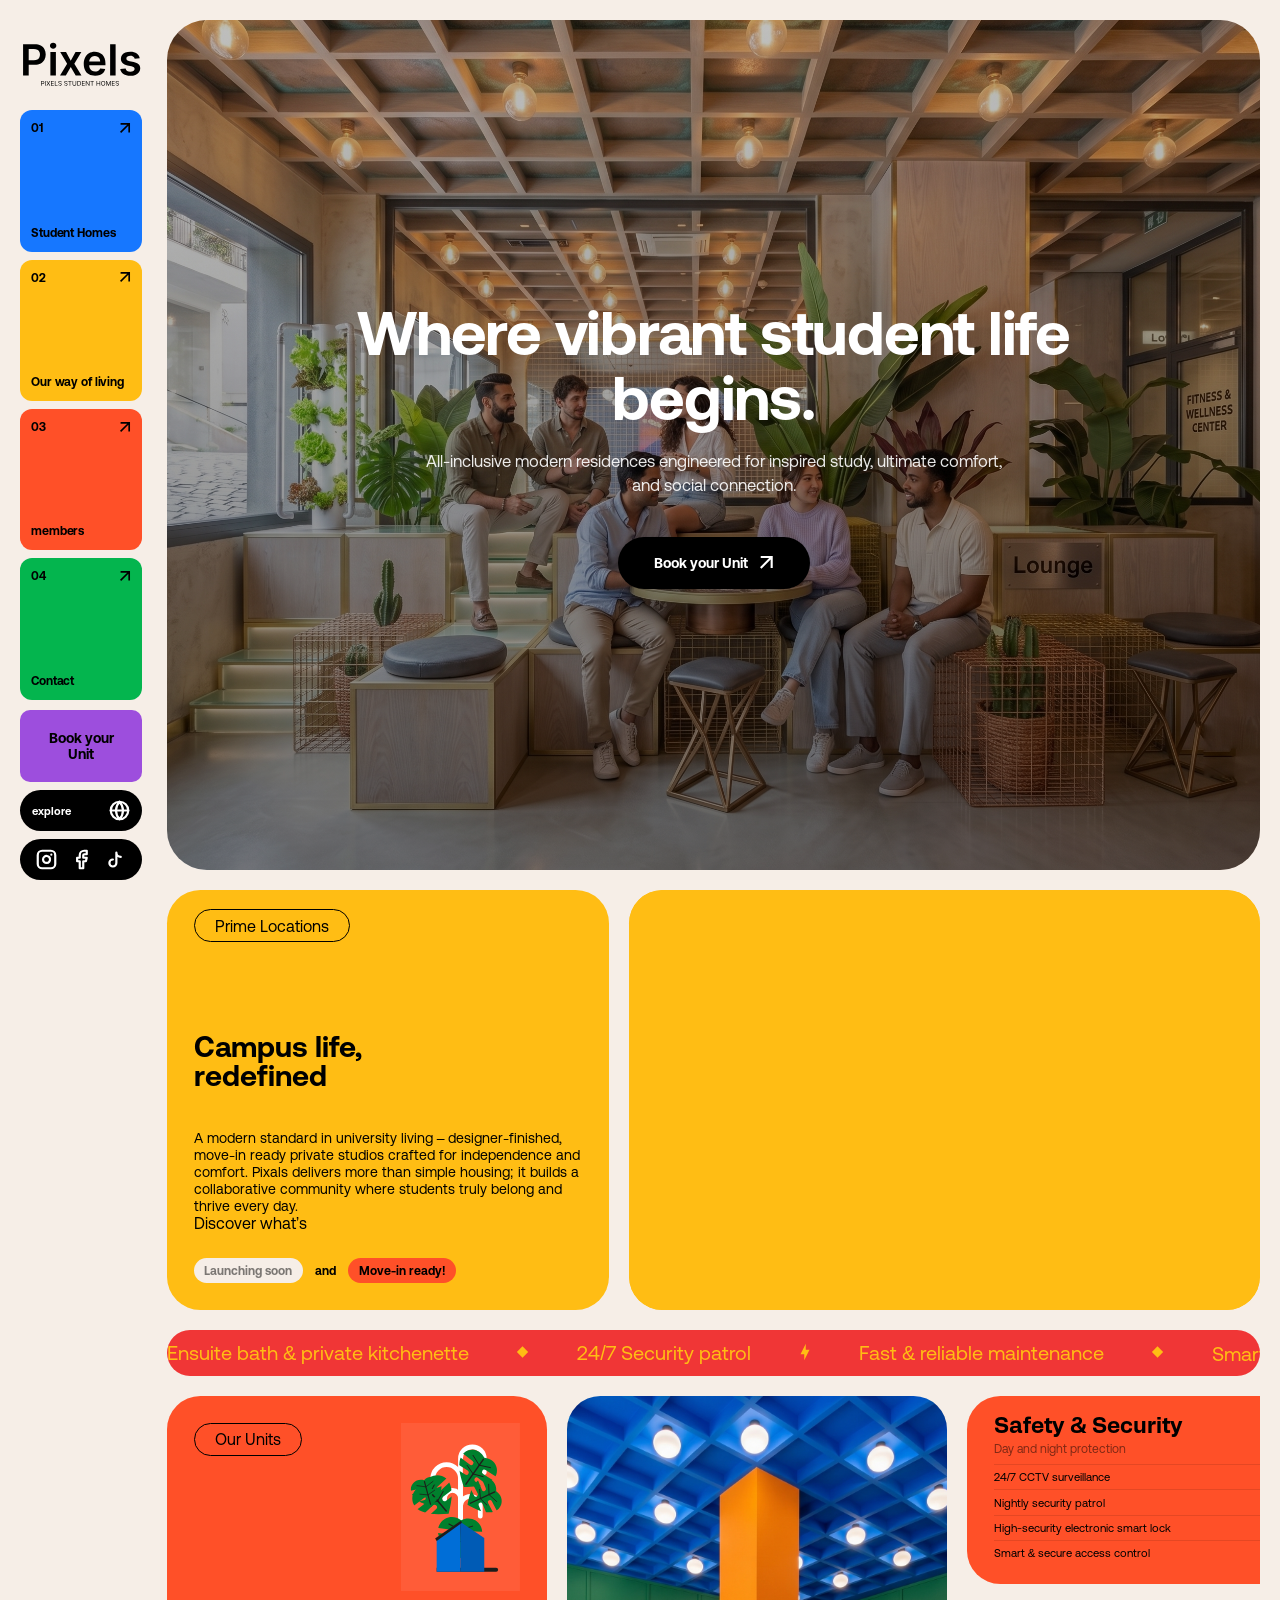
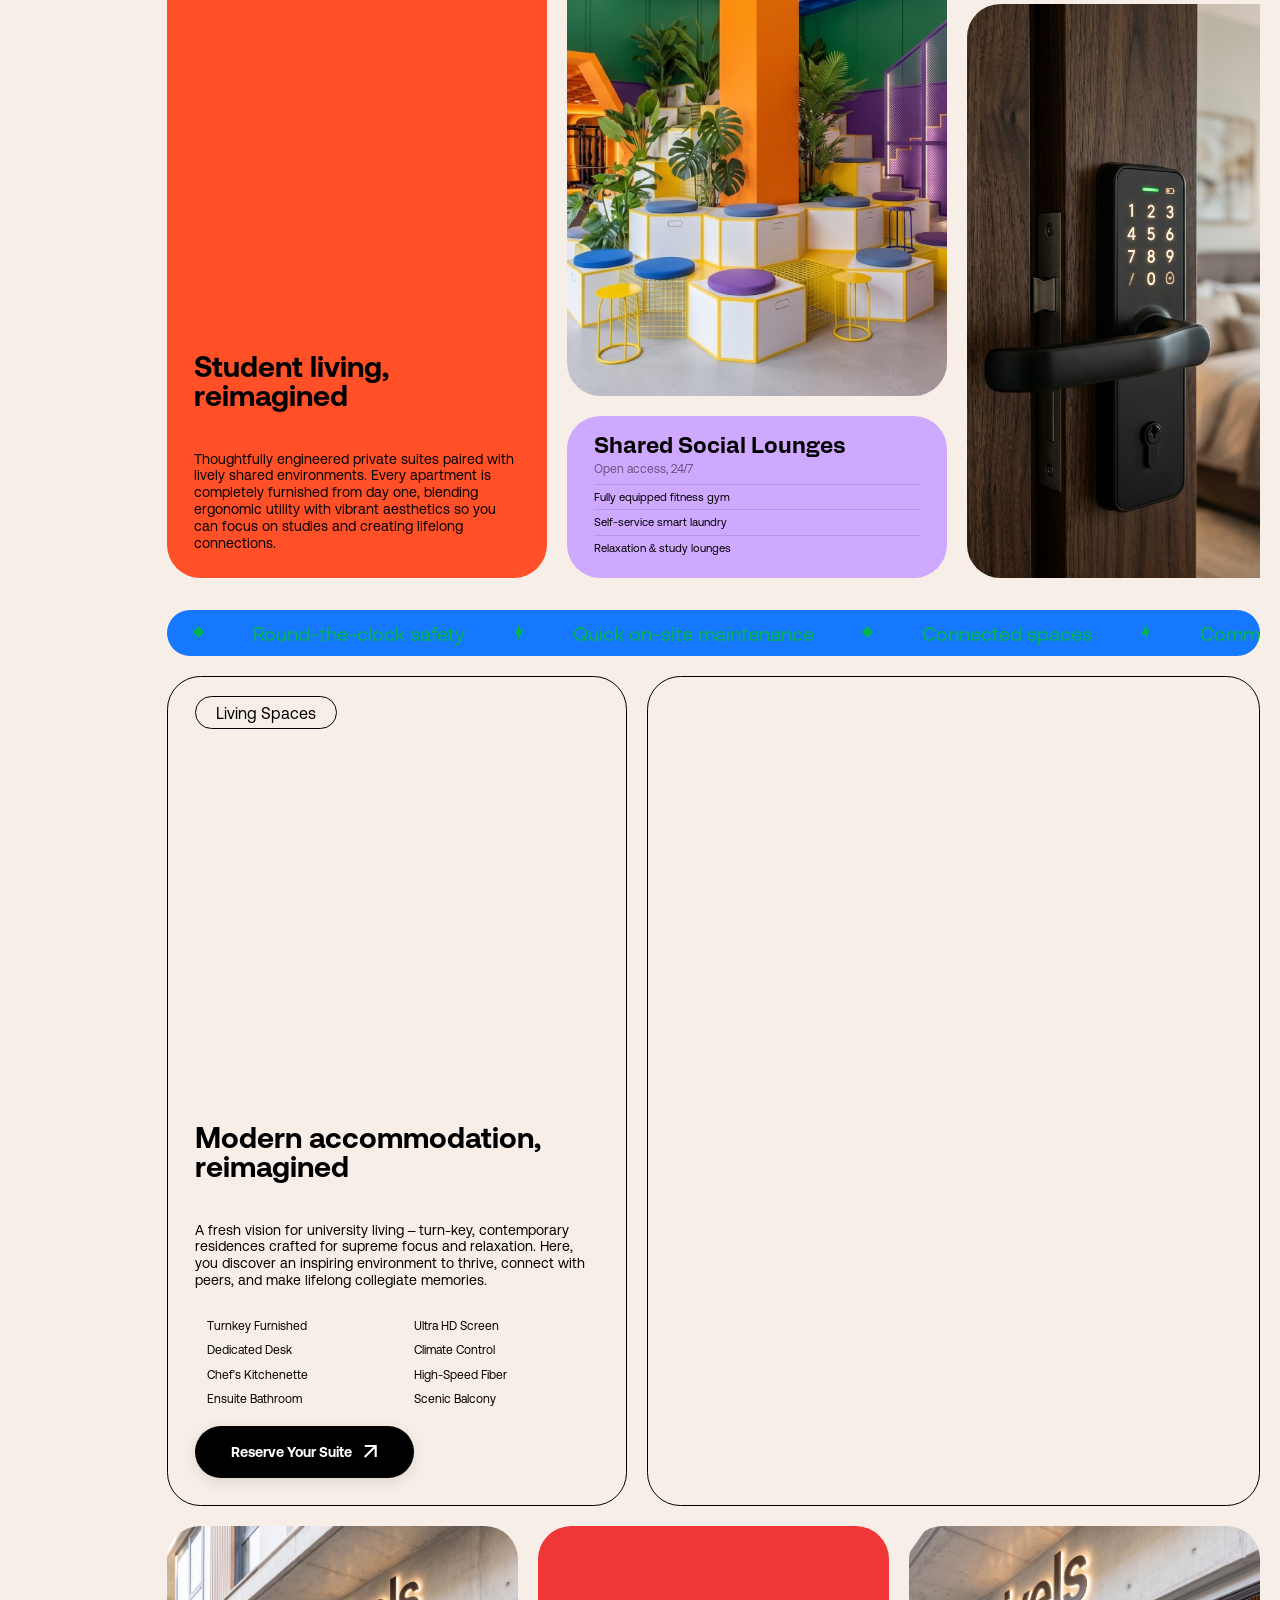
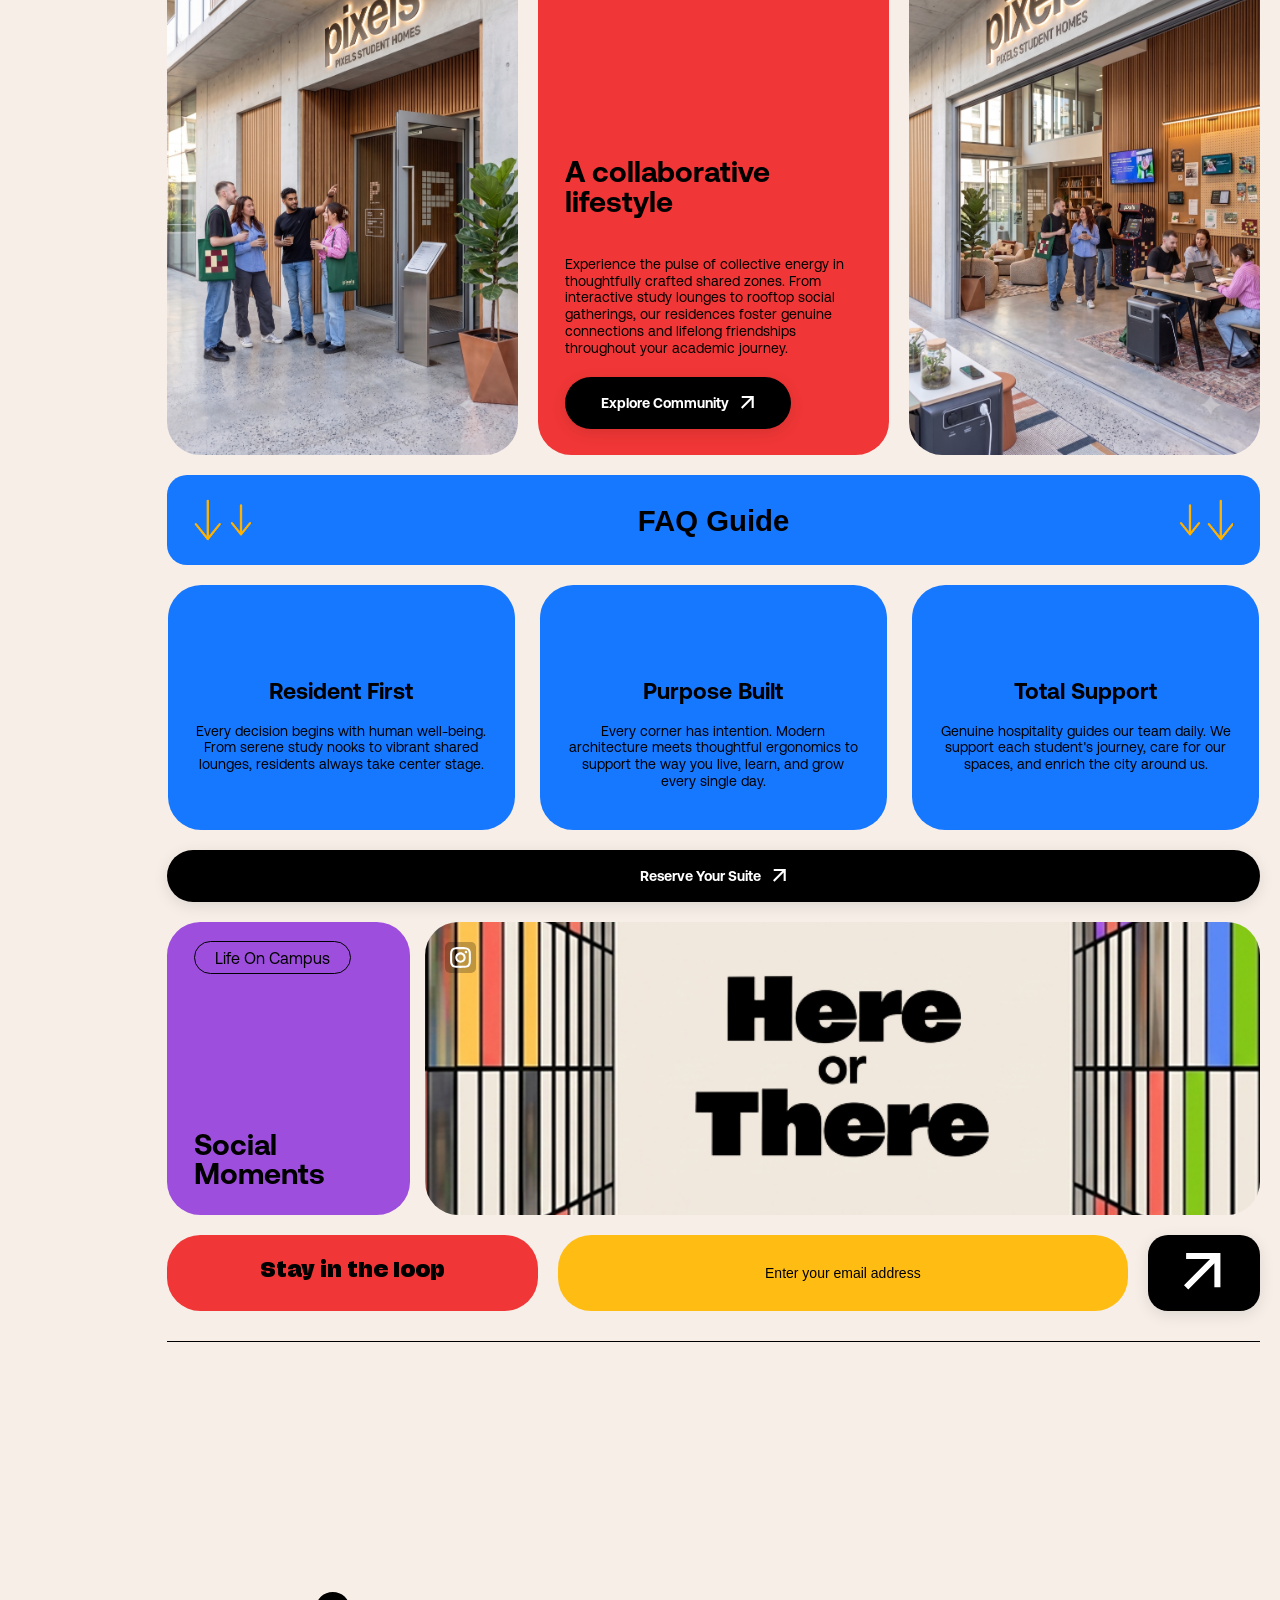
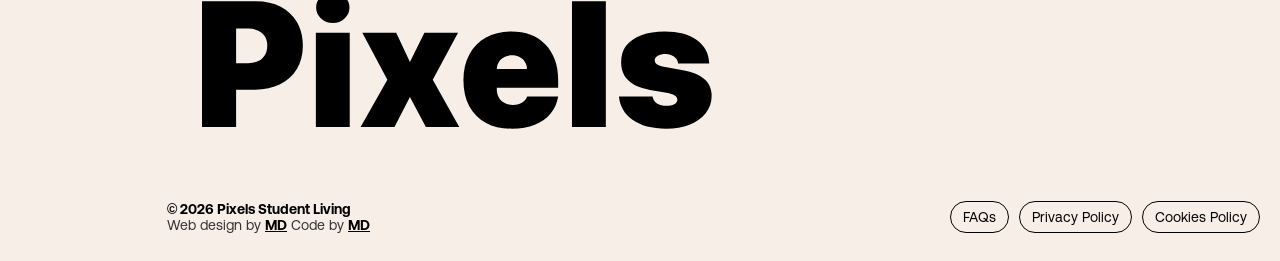
==== commit 8f313acc: "index, neapoliteia assets and content change" ====
--- a/index.html
+++ b/index.html
@@ -13,7 +13,7 @@
 </head>
 
 <body>
-    <div class="preloader">
+    <!-- <div class="preloader">
         <svg class="logo" width="598" height="245" viewBox="0 0 598 245" fill="none" xmlns="http://www.w3.org/2000/svg">
             <g class="unique">
                 <path d="M70.1151 233L60.0298 196.636H65.8004L72.8849 224.797H73.2223L80.5909 196.636H86.3082L93.6768 224.815H94.0142L101.081 196.636H106.869L96.7663 233H91.2443L83.5916 205.763H83.3075L75.6548 233H70.1151ZM120.515 233.55C117.828 233.55 115.513 232.976 113.572 231.828C111.643 230.668 110.151 229.04 109.098 226.945C108.056 224.838 107.535 222.37 107.535 219.541C107.535 216.748 108.056 214.286 109.098 212.155C110.151 210.024 111.619 208.361 113.501 207.165C115.395 205.97 117.609 205.372 120.142 205.372C121.681 205.372 123.172 205.627 124.616 206.136C126.06 206.645 127.356 207.444 128.505 208.533C129.653 209.622 130.558 211.036 131.221 212.776C131.884 214.504 132.216 216.606 132.216 219.08V220.962H110.536V216.984H127.013C127.013 215.588 126.729 214.351 126.161 213.273C125.593 212.184 124.794 211.326 123.764 210.699C122.746 210.071 121.55 209.758 120.177 209.758C118.686 209.758 117.384 210.125 116.271 210.859C115.17 211.581 114.318 212.528 113.714 213.7C113.122 214.86 112.826 216.12 112.826 217.482V220.589C112.826 222.412 113.146 223.962 113.785 225.241C114.436 226.519 115.342 227.496 116.502 228.17C117.662 228.833 119.017 229.165 120.568 229.165C121.574 229.165 122.491 229.023 123.32 228.739C124.149 228.443 124.865 228.005 125.468 227.425C126.072 226.845 126.534 226.129 126.853 225.276L131.878 226.182C131.476 227.661 130.754 228.958 129.712 230.07C128.682 231.171 127.386 232.029 125.824 232.645C124.273 233.249 122.503 233.55 120.515 233.55ZM143.415 196.636V233H138.106V196.636H143.415ZM162.045 233.55C159.405 233.55 157.133 232.953 155.227 231.757C153.333 230.55 151.877 228.887 150.859 226.768C149.841 224.649 149.332 222.222 149.332 219.488C149.332 216.718 149.853 214.274 150.895 212.155C151.936 210.024 153.404 208.361 155.298 207.165C157.192 205.97 159.423 205.372 161.992 205.372C164.063 205.372 165.91 205.757 167.532 206.526C169.153 207.284 170.461 208.349 171.456 209.722C172.462 211.095 173.06 212.699 173.249 214.534H168.082C167.798 213.256 167.147 212.155 166.129 211.232C165.123 210.308 163.773 209.847 162.081 209.847C160.601 209.847 159.305 210.237 158.192 211.018C157.091 211.788 156.233 212.889 155.618 214.321C155.002 215.741 154.694 217.422 154.694 219.364C154.694 221.352 154.996 223.069 155.6 224.513C156.203 225.957 157.056 227.076 158.157 227.869C159.269 228.662 160.577 229.058 162.081 229.058C163.087 229.058 163.998 228.875 164.815 228.508C165.644 228.129 166.336 227.59 166.892 226.892C167.461 226.194 167.857 225.353 168.082 224.371H173.249C173.06 226.134 172.485 227.709 171.527 229.094C170.568 230.479 169.283 231.568 167.674 232.361C166.076 233.154 164.199 233.55 162.045 233.55ZM190.414 233.55C187.857 233.55 185.626 232.964 183.72 231.793C181.815 230.621 180.335 228.981 179.281 226.874C178.228 224.767 177.701 222.305 177.701 219.488C177.701 216.659 178.228 214.185 179.281 212.066C180.335 209.947 181.815 208.302 183.72 207.13C185.626 205.958 187.857 205.372 190.414 205.372C192.971 205.372 195.202 205.958 197.108 207.13C199.014 208.302 200.494 209.947 201.547 212.066C202.601 214.185 203.127 216.659 203.127 219.488C203.127 222.305 202.601 224.767 201.547 226.874C200.494 228.981 199.014 230.621 197.108 231.793C195.202 232.964 192.971 233.55 190.414 233.55ZM190.432 229.094C192.089 229.094 193.462 228.656 194.551 227.78C195.64 226.904 196.445 225.738 196.966 224.282C197.499 222.826 197.765 221.222 197.765 219.47C197.765 217.73 197.499 216.132 196.966 214.676C196.445 213.208 195.64 212.031 194.551 211.143C193.462 210.255 192.089 209.811 190.432 209.811C188.763 209.811 187.378 210.255 186.277 211.143C185.188 212.031 184.377 213.208 183.845 214.676C183.324 216.132 183.063 217.73 183.063 219.47C183.063 221.222 183.324 222.826 183.845 224.282C184.377 225.738 185.188 226.904 186.277 227.78C187.378 228.656 188.763 229.094 190.432 229.094ZM209.053 233V205.727H214.149V210.166H214.487C215.055 208.663 215.984 207.491 217.274 206.651C218.564 205.798 220.109 205.372 221.908 205.372C223.731 205.372 225.258 205.798 226.489 206.651C227.732 207.503 228.65 208.675 229.241 210.166H229.526C230.177 208.71 231.212 207.55 232.633 206.686C234.053 205.81 235.746 205.372 237.711 205.372C240.185 205.372 242.203 206.147 243.766 207.698C245.34 209.249 246.127 211.587 246.127 214.712V233H240.818V215.209C240.818 213.362 240.315 212.025 239.309 211.196C238.303 210.367 237.101 209.953 235.705 209.953C233.976 209.953 232.633 210.486 231.674 211.551C230.715 212.605 230.236 213.96 230.236 215.617V233H224.945V214.871C224.945 213.392 224.483 212.202 223.56 211.303C222.636 210.403 221.435 209.953 219.955 209.953C218.949 209.953 218.02 210.219 217.168 210.752C216.327 211.273 215.647 212.001 215.126 212.936C214.617 213.871 214.362 214.954 214.362 216.185V233H209.053ZM264.997 233.55C262.31 233.55 259.996 232.976 258.055 231.828C256.125 230.668 254.634 229.04 253.58 226.945C252.538 224.838 252.018 222.37 252.018 219.541C252.018 216.748 252.538 214.286 253.58 212.155C254.634 210.024 256.101 208.361 257.983 207.165C259.877 205.97 262.091 205.372 264.624 205.372C266.163 205.372 267.654 205.627 269.099 206.136C270.543 206.645 271.839 207.444 272.987 208.533C274.135 209.622 275.041 211.036 275.704 212.776C276.367 214.504 276.698 216.606 276.698 219.08V220.962H255.018V216.984H271.496C271.496 215.588 271.211 214.351 270.643 213.273C270.075 212.184 269.276 211.326 268.246 210.699C267.228 210.071 266.033 209.758 264.66 209.758C263.168 209.758 261.866 210.125 260.753 210.859C259.653 211.581 258.8 212.528 258.197 213.7C257.605 214.86 257.309 216.12 257.309 217.482V220.589C257.309 222.412 257.628 223.962 258.268 225.241C258.919 226.519 259.824 227.496 260.984 228.17C262.144 228.833 263.5 229.165 265.05 229.165C266.056 229.165 266.974 229.023 267.802 228.739C268.631 228.443 269.347 228.005 269.951 227.425C270.555 226.845 271.016 226.129 271.336 225.276L276.361 226.182C275.958 227.661 275.236 228.958 274.194 230.07C273.165 231.171 271.868 232.029 270.306 232.645C268.755 233.249 266.986 233.55 264.997 233.55ZM308.552 205.727V209.989H293.655V205.727H308.552ZM297.65 199.193H302.959V224.992C302.959 226.022 303.113 226.797 303.42 227.318C303.728 227.827 304.125 228.176 304.61 228.366C305.107 228.543 305.646 228.632 306.226 228.632C306.652 228.632 307.025 228.603 307.344 228.543C307.664 228.484 307.912 228.437 308.09 228.401L309.049 232.787C308.741 232.905 308.303 233.024 307.735 233.142C307.167 233.272 306.456 233.343 305.604 233.355C304.207 233.379 302.905 233.13 301.698 232.609C300.491 232.089 299.514 231.284 298.768 230.195C298.023 229.106 297.65 227.738 297.65 226.093V199.193ZM325.619 233.55C323.063 233.55 320.831 232.964 318.925 231.793C317.02 230.621 315.54 228.981 314.487 226.874C313.433 224.767 312.906 222.305 312.906 219.488C312.906 216.659 313.433 214.185 314.487 212.066C315.54 209.947 317.02 208.302 318.925 207.13C320.831 205.958 323.063 205.372 325.619 205.372C328.176 205.372 330.407 205.958 332.313 207.13C334.219 208.302 335.699 209.947 336.752 212.066C337.806 214.185 338.332 216.659 338.332 219.488C338.332 222.305 337.806 224.767 336.752 226.874C335.699 228.981 334.219 230.621 332.313 231.793C330.407 232.964 328.176 233.55 325.619 233.55ZM325.637 229.094C327.294 229.094 328.667 228.656 329.756 227.78C330.845 226.904 331.65 225.738 332.171 224.282C332.704 222.826 332.97 221.222 332.97 219.47C332.97 217.73 332.704 216.132 332.171 214.676C331.65 213.208 330.845 212.031 329.756 211.143C328.667 210.255 327.294 209.811 325.637 209.811C323.968 209.811 322.583 210.255 321.482 211.143C320.393 212.031 319.582 213.208 319.05 214.676C318.529 216.132 318.268 217.73 318.268 219.47C318.268 221.222 318.529 222.826 319.05 224.282C319.582 225.738 320.393 226.904 321.482 227.78C322.583 228.656 323.968 229.094 325.637 229.094ZM357.917 233V196.636H370.879C373.708 196.636 376.051 197.151 377.91 198.181C379.768 199.211 381.159 200.62 382.082 202.407C383.006 204.183 383.467 206.183 383.467 208.408C383.467 210.646 383 212.658 382.065 214.445C381.141 216.221 379.745 217.629 377.874 218.671C376.016 219.701 373.678 220.216 370.861 220.216H361.947V215.564H370.364C372.151 215.564 373.601 215.256 374.714 214.641C375.826 214.013 376.643 213.161 377.164 212.084C377.685 211.007 377.945 209.781 377.945 208.408C377.945 207.035 377.685 205.816 377.164 204.751C376.643 203.685 375.821 202.851 374.696 202.247C373.583 201.643 372.116 201.342 370.293 201.342H363.403V233H357.917ZM389.473 233V205.727H394.782V233H389.473ZM392.154 201.519C391.231 201.519 390.438 201.211 389.775 200.596C389.124 199.969 388.798 199.223 388.798 198.359C388.798 197.483 389.124 196.737 389.775 196.121C390.438 195.494 391.231 195.18 392.154 195.18C393.078 195.18 393.865 195.494 394.516 196.121C395.179 196.737 395.51 197.483 395.51 198.359C395.51 199.223 395.179 199.969 394.516 200.596C393.865 201.211 393.078 201.519 392.154 201.519ZM406.115 205.727L412.134 216.345L418.206 205.727H424.012L415.507 219.364L424.083 233H418.277L412.134 222.808L406.008 233H400.184L408.672 219.364L400.291 205.727H406.115ZM440.143 233.55C437.456 233.55 435.142 232.976 433.201 231.828C431.272 230.668 429.78 229.04 428.727 226.945C427.685 224.838 427.164 222.37 427.164 219.541C427.164 216.748 427.685 214.286 428.727 212.155C429.78 210.024 431.248 208.361 433.13 207.165C435.024 205.97 437.237 205.372 439.771 205.372C441.309 205.372 442.801 205.627 444.245 206.136C445.689 206.645 446.985 207.444 448.134 208.533C449.282 209.622 450.187 211.036 450.85 212.776C451.513 214.504 451.844 216.606 451.844 219.08V220.962H430.165V216.984H446.642C446.642 215.588 446.358 214.351 445.79 213.273C445.222 212.184 444.423 211.326 443.393 210.699C442.375 210.071 441.179 209.758 439.806 209.758C438.315 209.758 437.013 210.125 435.9 210.859C434.799 211.581 433.947 212.528 433.343 213.7C432.751 214.86 432.455 216.12 432.455 217.482V220.589C432.455 222.412 432.775 223.962 433.414 225.241C434.065 226.519 434.971 227.496 436.131 228.17C437.291 228.833 438.646 229.165 440.197 229.165C441.203 229.165 442.12 229.023 442.949 228.739C443.777 228.443 444.494 228.005 445.097 227.425C445.701 226.845 446.163 226.129 446.482 225.276L451.507 226.182C451.105 227.661 450.383 228.958 449.341 230.07C448.311 231.171 447.015 232.029 445.452 232.645C443.902 233.249 442.132 233.55 440.143 233.55ZM463.044 196.636V233H457.735V196.636H463.044ZM490.623 212.386L485.811 213.238C485.61 212.622 485.29 212.036 484.852 211.48C484.426 210.924 483.846 210.468 483.112 210.113C482.378 209.758 481.461 209.58 480.36 209.58C478.857 209.58 477.602 209.918 476.596 210.592C475.59 211.255 475.087 212.113 475.087 213.167C475.087 214.078 475.424 214.812 476.099 215.369C476.773 215.925 477.862 216.381 479.366 216.736L483.698 217.73C486.208 218.31 488.078 219.204 489.309 220.411C490.54 221.619 491.156 223.187 491.156 225.116C491.156 226.75 490.682 228.206 489.735 229.484C488.8 230.751 487.492 231.745 485.811 232.467C484.142 233.189 482.207 233.55 480.005 233.55C476.951 233.55 474.459 232.899 472.53 231.597C470.6 230.283 469.417 228.419 468.979 226.004L474.11 225.223C474.43 226.561 475.087 227.573 476.081 228.259C477.075 228.934 478.371 229.271 479.969 229.271C481.71 229.271 483.1 228.91 484.142 228.188C485.184 227.454 485.705 226.561 485.705 225.507C485.705 224.655 485.385 223.939 484.746 223.359C484.118 222.779 483.154 222.341 481.852 222.045L477.235 221.033C474.69 220.453 472.808 219.529 471.589 218.263C470.381 216.996 469.778 215.392 469.778 213.451C469.778 211.841 470.228 210.433 471.127 209.225C472.027 208.018 473.27 207.077 474.856 206.402C476.442 205.715 478.259 205.372 480.307 205.372C483.254 205.372 485.574 206.011 487.267 207.29C488.96 208.556 490.078 210.255 490.623 212.386Z" fill="black" />
@@ -36,7 +36,7 @@
             </g>
 
         </svg>
-    </div>
+    </div> -->
     <header>
         <div class="header-main-wraper">
             <div class="header-logo-wraper">
@@ -174,7 +174,7 @@
                     </svg>
                 </a>
                 <a href="#" class="lang-selector">
-                    <span>univerce</span>
+                    <span>explore</span>
                     <svg class="globe-icon" width="14" height="14" viewBox="0 0 24 24" fill="none" stroke="currentColor"
                         stroke-width="2.5" stroke-linecap="round" stroke-linejoin="round">
                         <circle cx="12" cy="12" r="10"></circle>
@@ -217,9 +217,8 @@
 
         <section class="hero-banner">
             <div class="hero-content">
-                <h1 class="hero-title">Home of the uniquely awesome.</h1>
-                <p class="hero-description">All-inclusive student accommodation with everything you need to live, study
-                    and connect.</p>
+                <h1 class="hero-title">Where vibrant student life begins.</h1>
+                <p class="hero-description">All-inclusive modern residences engineered for inspired study, ultimate comfort, and social connection.</p>
 
                 <div class="cta-button-container">
                     <button class="cta-button js-color-button-fill cta-button-colour-black" data-color="#AB54F7">
@@ -246,28 +245,24 @@
         <div class="location-section">
             <div class="location-section-left">
                 <div class="location-section-left-top">
-                    <span class="side-top-heading">Our Units</span>
+                    <span class="side-top-heading">Prime Locations</span>
                 </div>
                 <div class="location-section-left-mid">
-                    <h2 class="threed-interactive-left-bottom-h2">Student living, <br>redefined</h2>
+                    <h2 class="threed-interactive-left-bottom-h2">Campus life, <br>redefined</h2>
 
                     <p class="threed-interactive-left-bottom-p">
-                        A new concept in student living – fully furnished, move-in ready units designed for comfort
-                        and
-                        ease. Units is more than just a place to stay; it’s a place to belong. Join a vibrant
-                        community
-                        and experience student living like never before.
+                        A modern standard in university living – designer-finished, move-in ready private studios crafted for independence and comfort. Pixals delivers more than simple housing; it builds a collaborative community where students truly belong and thrive every day.
                     </p>
 
                 </div>
 
                 <div class="location-section-left-bottom">
-                    <h4>Explore what’s</h4>
+                    <h4>Discover what’s</h4>
                     <div class="location-section-left-bottom-button">
                         <div class="location-left-lable-wraper">
-                            <span class="location-left-lable-white">Coming soon</span>
+                            <span class="location-left-lable-white">Launching soon</span>
                             <span class="location-left-lable-black">and</span>
-                            <span class="location-left-lable-red">Move-in-ready!</span>
+                            <span class="location-left-lable-red">Move-in ready!</span>
                         </div>
                     </div>
                 </div>
@@ -295,33 +290,33 @@
         <section class="parellex-animation-section">
             <div class="marquee">
                 <div class="marquee-content">
-                    <span>Private kitchen & bathroom</span>
+                    <span>Ensuite bath & private kitchenette</span>
                     <span class="icon icon-diamond">
                         <svg width="18" height="18" viewBox="0 0 18 18" fill="none" xmlns="http://www.w3.org/2000/svg">
                             <rect x="8.49817" y="3.3432" width="8" height="8" transform="rotate(44.7846 8.49817 3.3432)"
                                 fill="currentColor"></rect>
                         </svg>
                     </span>
-                    <span>24/7 Security</span>
+                    <span>24/7 Security patrol</span>
                     <span class="icon icon-lightning"><svg width="18" height="18" viewBox="0 0 18 18" fill="none"
                             xmlns="http://www.w3.org/2000/svg">
                             <path d="M8.25 11.25H4.5L9.75 0.75V6.75H13.5L8.25 17.25V11.25Z" fill="currentColor"></path>
                         </svg>
                     </span>
-                    <span>Fast and reliable maintenance</span>
+                    <span>Fast & reliable maintenance</span>
                     <span class="icon icon-diamond">
                         <svg width="18" height="18" viewBox="0 0 18 18" fill="none" xmlns="http://www.w3.org/2000/svg">
                             <rect x="8.49817" y="3.3432" width="8" height="8" transform="rotate(44.7846 8.49817 3.3432)"
                                 fill="currentColor"></rect>
                         </svg>
                     </span>
-                    <span>Smart living</span>
+                    <span>Smart connected living</span>
                     <span class="icon icon-lightning"><svg width="18" height="18" viewBox="0 0 18 18" fill="none"
                             xmlns="http://www.w3.org/2000/svg">
                             <path d="M8.25 11.25H4.5L9.75 0.75V6.75H13.5L8.25 17.25V11.25Z" fill="currentColor"></path>
                         </svg>
                     </span>
-                    <span>Social areas</span>
+                    <span>Vibrant social lounges</span>
                     <span class="icon icon-lightning"><svg width="18" height="18" viewBox="0 0 18 18" fill="none"
                             xmlns="http://www.w3.org/2000/svg">
                             <path d="M8.25 11.25H4.5L9.75 0.75V6.75H13.5L8.25 17.25V11.25Z" fill="currentColor"></path>
@@ -672,15 +667,9 @@
                         </div>
 
                         <div class="leving-grid-structure-card-1-bottom-wraper">
-                            <h2 class="threed-interactive-left-bottom-h2">Student living, <br>redefined</h2>
+                            <h2 class="threed-interactive-left-bottom-h2">Student living, <br>reimagined</h2>
                             <p class="threed-interactive-left-bottom-p">
-                                A new concept in student living – fully furnished, move-in ready units designed for
-                                comfort
-                                and
-                                ease. Units is more than just a place to stay; it’s a place to belong. Join a
-                                vibrant
-                                community
-                                and experience student living like never before.
+                                Thoughtfully engineered private suites paired with lively shared environments. Every apartment is completely furnished from day one, blending ergonomic utility with vibrant aesthetics so you can focus on studies and creating lifelong connections.
                             </p>
                         </div>
                     </div>
@@ -693,13 +682,13 @@
                         </div>
                         <div class="leving-card leving-text-card card-purple-bg">
                             <div class="card-text-header">
-                                <h3 class="card-title">Community living spaces</h3>
+                                <h3 class="card-title">Shared Social Lounges</h3>
                                 <p class="card-subtitle">Open access, 24/7</p>
                             </div>
                             <ul class="card-list">
-                                <li>Fully equipped gym</li>
-                                <li>Self-service laundry room</li>
-                                <li>Social areas</li>
+                                <li>Fully equipped fitness gym</li>
+                                <li>Self-service smart laundry</li>
+                                <li>Relaxation & study lounges</li>
                             </ul>
                         </div>
                     </div>
@@ -708,14 +697,14 @@
                     <div class="leving-column column-3">
                         <div class="leving-card leving-text-card card-orange-bg">
                             <div class="card-text-header">
-                                <h3 class="card-title">Security</h3>
-                                <p class="card-subtitle">Day and night</p>
+                                <h3 class="card-title">Safety & Security</h3>
+                                <p class="card-subtitle">Day and night protection</p>
                             </div>
                             <ul class="card-list">
-                                <li>24/7 CCTV Surveillance</li>
-                                <li>7/7 Night patrol</li>
-                                <li>High-security entrance door with electronic lock</li>
-                                <li>Smart and secure access control</li>
+                                <li>24/7 CCTV surveillance</li>
+                                <li>Nightly security patrol</li>
+                                <li>High-security electronic smart lock</li>
+                                <li>Smart & secure access control</li>
                             </ul>
                         </div>
                         <div class="leving-card leving-image-card">
@@ -730,15 +719,15 @@
                         </div>
                         <div class="leving-card leving-text-card card-yellow-bg">
                             <div class="card-text-header">
-                                <h3 class="card-title">Support</h3>
-                                <p class="card-subtitle">We’ve got you covered</p>
+                                <h3 class="card-title">Resident Care</h3>
+                                <p class="card-subtitle">Always by your side</p>
                             </div>
                             <ul class="card-list">
                                 <li>24/7 Resident support</li>
-                                <li>Check-in & Online booking</li>
+                                <li>Online check-in & booking</li>
                                 <li>Fast request handling</li>
-                                <li>Fast maintenance response</li>
-                                <li>Continuous experience improvement</li>
+                                <li>Rapid maintenance response</li>
+                                <li>Continuous community improvement</li>
                             </ul>
                         </div>
                     </div>
@@ -748,14 +737,14 @@
                     <div class="leving-column column-2">
                         <div class="leving-card leving-text-card card-green-bg">
                             <div class="card-text-header">
-                                <h3 class="card-title">Smart Living </h3>
-                                <p class="card-subtitle">For convenience in everyday life</p>
+                                <h3 class="card-title">Connected Living</h3>
+                                <p class="card-subtitle">Engineered for everyday ease</p>
                             </div>
                             <ul class="card-list">
-                                <li>Digital key on mobile</li>
-                                <li>Venue reservations</li>
-                                <li>Maintenance tickets</li>
-                                <li>Laundry - Easy pay</li>
+                                <li>Mobile digital door key</li>
+                                <li>Shared venue reservations</li>
+                                <li>Maintenance ticketing</li>
+                                <li>Laundry – EasyPay app</li>
                                 <li>Digital intercom on mobile</li>
                             </ul>
                         </div>
@@ -849,11 +838,9 @@
                         </div>
                     </div>
                     <div class="leving-grid-structure-card-1-bottom-wraper">
-                        <h2 class="threed-interactive-left-bottom-h2">Student living, <br>redefined</h2>
+                        <h2 class="threed-interactive-left-bottom-h2">Student living, <br>reimagined</h2>
                         <p class="threed-interactive-left-bottom-p">
-                            A new concept in student living – fully furnished, move-in ready units designed for
-                            comfort and ease. Units is more than just a place to stay; it’s a place to belong. Join a
-                            vibrant community and experience student living like never before.
+                            Thoughtfully engineered private suites paired with lively shared environments. Every apartment is completely furnished from day one, blending ergonomic utility with vibrant aesthetics so you can focus on studies and creating lifelong connections.
                         </p>
                     </div>
                 </div>
@@ -865,13 +852,13 @@
                         <div class="swiper-slide leving-mobile-slide">
                             <div class="leving-card leving-text-card card-purple-bg">
                                 <div class="card-text-header">
-                                    <h3 class="card-title">Community living spaces</h3>
+                                    <h3 class="card-title">Shared Social Lounges</h3>
                                     <p class="card-subtitle">Open access, 24/7</p>
                                 </div>
                                 <ul class="card-list">
-                                    <li>Fully equipped gym</li>
-                                    <li>Self-service laundry room</li>
-                                    <li>Social areas</li>
+                                    <li>Fully equipped fitness gym</li>
+                                    <li>Self-service smart laundry</li>
+                                    <li>Relaxation & study lounges</li>
                                 </ul>
                             </div>
                             <div class="leving-mobile-nav-wrapper">
@@ -901,14 +888,14 @@
                         <div class="swiper-slide leving-mobile-slide">
                             <div class="leving-card leving-text-card card-orange-bg">
                                 <div class="card-text-header">
-                                    <h3 class="card-title">Security</h3>
-                                    <p class="card-subtitle">Day and night</p>
+                                    <h3 class="card-title">Safety & Security</h3>
+                                    <p class="card-subtitle">Day and night protection</p>
                                 </div>
                                 <ul class="card-list">
-                                    <li>24/7 CCTV Surveillance</li>
-                                    <li>7/7 Night patrol</li>
-                                    <li>High-security entrance door with electronic lock</li>
-                                    <li>Smart and secure access control</li>
+                                    <li>24/7 CCTV surveillance</li>
+                                    <li>Nightly security patrol</li>
+                                    <li>High-security electronic smart lock</li>
+                                    <li>Smart & secure access control</li>
                                 </ul>
                             </div>
                             <div class="leving-mobile-nav-wrapper">
@@ -937,15 +924,15 @@
                         <div class="swiper-slide leving-mobile-slide">
                             <div class="leving-card leving-text-card card-yellow-bg">
                                 <div class="card-text-header">
-                                    <h3 class="card-title">Support</h3>
-                                    <p class="card-subtitle">We’ve got you covered</p>
+                                    <h3 class="card-title">Resident Care</h3>
+                                    <p class="card-subtitle">Always by your side</p>
                                 </div>
                                 <ul class="card-list">
                                     <li>24/7 Resident support</li>
-                                    <li>Check-in & Online booking</li>
+                                    <li>Online check-in & booking</li>
                                     <li>Fast request handling</li>
-                                    <li>Fast maintenance response</li>
-                                    <li>Continuous experience improvement</li>
+                                    <li>Rapid maintenance response</li>
+                                    <li>Continuous community improvement</li>
                                 </ul>
                             </div>
                             <div class="leving-mobile-nav-wrapper">
@@ -974,15 +961,15 @@
                         <div class="swiper-slide leving-mobile-slide">
                             <div class="leving-card leving-text-card card-green-bg">
                                 <div class="card-text-header">
-                                    <h3 class="card-title">Smart Living</h3>
+                                    <h3 class="card-title">Connected Living</h3>
                                     <p class="card-subtitle">Designed for everyday ease</p>
                                 </div>
                                 <ul class="card-list">
-                                    <li>Digital mobile key</li>
-                                    <li>Shared spaces reservations</li>
-                                    <li>Maintenance ticketing system</li>
-                                    <li>Laundry – EasyPay</li>
-                                    <li>Digital intercom</li>
+                                    <li>Mobile digital door key</li>
+                                    <li>Shared venue reservations</li>
+                                    <li>Maintenance ticketing</li>
+                                    <li>Laundry – EasyPay app</li>
+                                    <li>Digital video intercom</li>
                                 </ul>
                             </div>
                             <div class="leving-mobile-nav-wrapper">
@@ -1019,33 +1006,33 @@
         <div class="marquee blue-marquee-bg">
             <div class="marquee-content"
                 style="translate: none; rotate: none; scale: none; transform: translate(-18.175%, 0%) translate3d(0px, 0px, 0px);">
-                <span>Private kitchen &amp; bathroom</span>
+                <span>Private en-suite &amp; kitchenette</span>
                 <span class="icon icon-diamond">
                     <svg width="18" height="18" viewBox="0 0 18 18" fill="none" xmlns="http://www.w3.org/2000/svg">
                         <rect x="8.49817" y="3.3432" width="8" height="8" transform="rotate(44.7846 8.49817 3.3432)"
                             fill="currentColor"></rect>
                     </svg>
                 </span>
-                <span>24/7 Security</span>
+                <span>Round-the-clock safety</span>
                 <span class="icon icon-lightning"><svg width="18" height="18" viewBox="0 0 18 18" fill="none"
                         xmlns="http://www.w3.org/2000/svg">
                         <path d="M8.25 11.25H4.5L9.75 0.75V6.75H13.5L8.25 17.25V11.25Z" fill="currentColor"></path>
                     </svg>
                 </span>
-                <span>Fast and reliable maintenance</span>
+                <span>Quick on-site maintenance</span>
                 <span class="icon icon-diamond">
                     <svg width="18" height="18" viewBox="0 0 18 18" fill="none" xmlns="http://www.w3.org/2000/svg">
                         <rect x="8.49817" y="3.3432" width="8" height="8" transform="rotate(44.7846 8.49817 3.3432)"
                             fill="currentColor"></rect>
                     </svg>
                 </span>
-                <span>Smart living</span>
+                <span>Connected spaces</span>
                 <span class="icon icon-lightning"><svg width="18" height="18" viewBox="0 0 18 18" fill="none"
                         xmlns="http://www.w3.org/2000/svg">
                         <path d="M8.25 11.25H4.5L9.75 0.75V6.75H13.5L8.25 17.25V11.25Z" fill="currentColor"></path>
                     </svg>
                 </span>
-                <span>Social areas</span>
+                <span>Community hubs</span>
                 <span class="icon icon-lightning"><svg width="18" height="18" viewBox="0 0 18 18" fill="none"
                         xmlns="http://www.w3.org/2000/svg">
                         <path d="M8.25 11.25H4.5L9.75 0.75V6.75H13.5L8.25 17.25V11.25Z" fill="currentColor"></path>
@@ -1054,33 +1041,33 @@
             </div>
             <div class="marquee-content" aria-hidden="true"
                 style="translate: none; rotate: none; scale: none; transform: translate(-18.175%, 0%) translate3d(0px, 0px, 0px);">
-                <span>Private kitchen &amp; bathroom</span>
+                <span>Private en-suite &amp; kitchenette</span>
                 <span class="icon icon-diamond">
                     <svg width="18" height="18" viewBox="0 0 18 18" fill="none" xmlns="http://www.w3.org/2000/svg">
                         <rect x="8.49817" y="3.3432" width="8" height="8" transform="rotate(44.7846 8.49817 3.3432)"
                             fill="currentColor"></rect>
                     </svg>
                 </span>
-                <span>24/7 Security</span>
+                <span>Round-the-clock safety</span>
                 <span class="icon icon-lightning">
                     <svg width="18" height="18" viewBox="0 0 18 18" fill="none" xmlns="http://www.w3.org/2000/svg">
                         <path d="M8.25 11.25H4.5L9.75 0.75V6.75H13.5L8.25 17.25V11.25Z" fill="currentColor"></path>
                     </svg>
                 </span>
-                <span>Fast and reliable maintenance</span>
+                <span>Quick on-site maintenance</span>
                 <span class="icon icon-diamond">
                     <svg width="18" height="18" viewBox="0 0 18 18" fill="none" xmlns="http://www.w3.org/2000/svg">
                         <rect x="8.49817" y="3.3432" width="8" height="8" transform="rotate(44.7846 8.49817 3.3432)"
                             fill="currentColor"></rect>
                     </svg>
                 </span>
-                <span>Smart living</span>
+                <span>Connected spaces</span>
                 <span class="icon icon-lightning">
                     <svg width="18" height="18" viewBox="0 0 18 18" fill="none" xmlns="http://www.w3.org/2000/svg">
                         <path d="M8.25 11.25H4.5L9.75 0.75V6.75H13.5L8.25 17.25V11.25Z" fill="currentColor"></path>
                     </svg>
                 </span>
-                <span>Social areas</span>
+                <span>Community hubs</span>
                 <span class="icon icon-lightning">
                     <svg width="18" height="18" viewBox="0 0 18 18" fill="none" xmlns="http://www.w3.org/2000/svg">
                         <path d="M8.25 11.25H4.5L9.75 0.75V6.75H13.5L8.25 17.25V11.25Z" fill="currentColor"></path>
@@ -1092,56 +1079,56 @@
         <section class="threed-interactive">
             <div class="threed-interactive-left">
                 <div class="threed-interactive-left-top">
-                    <span class="side-top-heading">Our Units</span>
+                    <span class="side-top-heading">Living Spaces</span>
                 </div>
                 <div class="threed-interactive-left-bottom">
-                    <h2 class="threed-interactive-left-bottom-h2">Student living, <br>redefined</h2>
+                    <h2 class="threed-interactive-left-bottom-h2">Modern accommodation, <br>reimagined</h2>
 
                     <p class="threed-interactive-left-bottom-p">
-                        A new concept in student living – fully furnished, move-in ready units designed for comfort and
-                        ease. Units is more than just a place to stay; it’s a place to belong. Join a vibrant community
-                        and experience student living like never before.
+                        A fresh vision for university living – turn-key, contemporary residences crafted for supreme focus and
+                        relaxation. Here, you discover an inspiring environment to thrive, connect with peers,
+                        and make lifelong collegiate memories.
                     </p>
                     <div class="threed-interactive-left-bottom-list">
                         <div class="threed-interactive-left-bottom-list-items">
                             <img src="https://units.gr/wp-content/uploads/2026/01/mdi_living-room-outline-1.svg" alt="">
-                            <span class="threed-interactive-left-bottom-list-items-text">Fully furnished</span>
+                            <span class="threed-interactive-left-bottom-list-items-text">Turnkey Furnished</span>
                         </div>
                         <div class="threed-interactive-left-bottom-list-items">
                             <img src="https://units.gr/wp-content/uploads/2026/01/hugeicons_tv-smart-1.svg" alt="">
-                            <span class="threed-interactive-left-bottom-list-items-text">Smart TV</span>
+                            <span class="threed-interactive-left-bottom-list-items-text">Ultra HD Screen</span>
                         </div>
                         <div class="threed-interactive-left-bottom-list-items">
                             <img src="https://units.gr/wp-content/uploads/2026/01/streamline_workspace-desk-1.svg"
                                 alt="">
-                            <span class="threed-interactive-left-bottom-list-items-text">Private Workspace</span>
+                            <span class="threed-interactive-left-bottom-list-items-text">Dedicated Desk</span>
                         </div>
                         <div class="threed-interactive-left-bottom-list-items">
                             <img src="https://units.gr/wp-content/uploads/2026/01/mynaui_air-conditioner-1.svg" alt="">
-                            <span class="threed-interactive-left-bottom-list-items-text">Air Condition</span>
+                            <span class="threed-interactive-left-bottom-list-items-text">Climate Control</span>
                         </div>
                         <div class="threed-interactive-left-bottom-list-items">
                             <img src="https://units.gr/wp-content/uploads/2026/01/noun-kitchen-6600449-1-1.svg" alt="">
-                            <span class="threed-interactive-left-bottom-list-items-text">Private Kitchen</span>
+                            <span class="threed-interactive-left-bottom-list-items-text">Chef's Kitchenette</span>
                         </div>
                         <div class="threed-interactive-left-bottom-list-items">
                             <img src="https://units.gr/wp-content/uploads/2026/01/humbleicons_wifi-1.svg" alt="">
-                            <span class="threed-interactive-left-bottom-list-items-text">Super-Fast Wifi</span>
+                            <span class="threed-interactive-left-bottom-list-items-text">High-Speed Fiber</span>
                         </div>
                         <div class="threed-interactive-left-bottom-list-items">
                             <img src="https://units.gr/wp-content/uploads/2026/01/iconoir_bathroom-1.svg" alt="">
-                            <span class="threed-interactive-left-bottom-list-items-text">Private Bathroom</span>
+                            <span class="threed-interactive-left-bottom-list-items-text">Ensuite Bathroom</span>
                         </div>
                         <div class="threed-interactive-left-bottom-list-items">
                             <img src="https://units.gr/wp-content/uploads/2026/01/material-symbols-light_balcony-rounded-1.svg"
                                 alt="">
-                            <span class="threed-interactive-left-bottom-list-items-text">Balcony</span>
+                            <span class="threed-interactive-left-bottom-list-items-text">Scenic Balcony</span>
                         </div>
                     </div>
 
                     <button class="cta-button js-color-button-fill cta-button-colour-black" data-color="#AB54F7"
                         style="margin-top: 20px;">
-                        <span>Book your Unit</span>
+                        <span>Reserve Your Suite</span>
                         <svg class="arrow-icon" width="14" height="14" viewBox="0 0 11 11" fill="none"
                             xmlns="http://www.w3.org/2000/svg">
                             <path
@@ -1159,7 +1146,7 @@
             <div class="threed-interactive-right">
                 <div class="gallery-container" id="container">
                     <canvas id="tunnel-canvas"></canvas>
-                    <div class="press-btn" id="customCursor">Press to Start</div>
+                    <div class="press-btn" id="customCursor">Click to Explore</div>
                 </div>
             </div>
         </section>
@@ -1168,24 +1155,24 @@
         <!-- community-living start -->
         <section class="community-living">
             <div class="community-living-card">
-                <img src="https://units.gr/wp-content/uploads/2026/05/Community_1.jpg" alt="">
+                <img src="assets/images/community-living-card-1.png" alt="">
             </div>
 
             <div class="community-living-card-info">
                 <div class="threed-interactive-left-bottom">
-                    <h2 class="threed-interactive-left-bottom-h2">A shared way
-                        of living</h2>
+                    <h2 class="threed-interactive-left-bottom-h2">A collaborative
+                        lifestyle</h2>
 
                     <p class="threed-interactive-left-bottom-p">
-                        A new concept in student living – fully furnished, move-in ready units designed for comfort and
-                        ease. Units is more than just a place to stay; it’s a place to belong. Join a vibrant community
-                        and experience student living like never before.
+                        Experience the pulse of collective energy in thoughtfully crafted shared zones. From interactive
+                        study lounges to rooftop social gatherings, our residences foster genuine connections and
+                        lifelong friendships throughout your academic journey.
                     </p>
 
                     <a href="members.html" style="text-decoration: none;">
                         <button class="cta-button js-color-button-fill cta-button-colour-black" data-color="#AB54F7"
                             style="margin-top: 20px;">
-                            <span> Join our community </span>
+                            <span> Explore Community </span>
                             <svg class="arrow-icon" width="14" height="14" viewBox="0 0 11 11" fill="none"
                                 xmlns="http://www.w3.org/2000/svg">
                                 <path
@@ -1205,7 +1192,7 @@
                 </div>
             </div>
             <div class="community-living-card">
-                <img src="https://units.gr/wp-content/uploads/2026/05/Community_1.jpg" alt="">
+                <img src="assets/images/community-living-card-2.png" alt="">
             </div>
         </section>
         <!-- community-living end -->
@@ -1229,7 +1216,7 @@
                     </g>
                 </svg>
 
-                <span>FAQs</span>
+                <span>FAQ Guide</span>
 
                 <!-- Right SVG -->
                 <svg width="58" height="42" viewBox="0 0 58 42" fill="none" xmlns="http://www.w3.org/2000/svg">
@@ -1259,13 +1246,13 @@
             <div class="our-services-card">
                 <img src="https://units.gr/wp-content/uploads/2026/05/people.svg" alt="">
                 <div class="our-services-card-title">
-                    <h2>For People</h2>
+                    <h2>Resident First</h2>
                 </div>
 
                 <div class="our-services-card-contain">
-                    <p>Everything starts with how it feels to live here. From private spaces to shared experiences,
-                        people
-                        always come first.</p>
+                    <p>Every decision begins with human well-being. From serene study nooks to vibrant shared
+                        lounges,
+                        residents always take center stage.</p>
                 </div>
             </div>
 
@@ -1273,12 +1260,12 @@
             <div class="our-services-card">
                 <img src="http://units.gr/wp-content/uploads/2026/04/home-pencil-1.svg" alt="">
                 <div class="our-services-card-title">
-                    <h2>By Design</h2>
+                    <h2>Purpose Built</h2>
                 </div>
 
                 <div class="our-services-card-contain">
-                    <p>Nothing is accidental. Every detail is designed to support the way you live and the way you feel,
-                        every day.</p>
+                    <p>Every corner has intention. Modern architecture meets thoughtful ergonomics to support the
+                        way you live, learn, and grow every single day.</p>
                 </div>
             </div>
 
@@ -1286,12 +1273,12 @@
             <div class="our-services-card">
                 <img src="https://units.gr/wp-content/uploads/2026/04/home-Hart-1.svg" alt="">
                 <div class="our-services-card-title">
-                    <h2>With Care</h2>
+                    <h2>Total Support</h2>
                 </div>
 
                 <div class="our-services-card-contain">
-                    <p>At the heart of everything we do. We care for the people who live here, the spaces we create, and
-                        the city we’re part of.</p>
+                    <p>Genuine hospitality guides our team daily. We support each student's journey, care for our
+                        spaces, and enrich the city around us.</p>
                 </div>
             </div>
 
@@ -1305,7 +1292,7 @@
             <div class="cta-button-container" style="width: 100%;">
                 <button class="cta-button js-color-button-fill cta-button-colour-black" data-color="#AB54F7"
                     style="width: 100%;">
-                    <span>Book your Unit</span>
+                    <span>Reserve Your Suite</span>
                     <svg class="arrow-icon" width="14" height="14" viewBox="0 0 11 11" fill="none"
                         xmlns="http://www.w3.org/2000/svg">
                         <path
@@ -1323,11 +1310,11 @@
             <div class="socialmedia_section-container">
                 <div class="socialmedia_section-left-static-card">
                     <div class="socialmedia_section-left-static-card-top">
-                        <span class="side-top-heading">Our Units</span>
+                        <span class="side-top-heading">Life On Campus</span>
                     </div>
 
                     <div class="socialmedia_section-left-static-card-botto">
-                        <h2 class="threed-interactive-left-bottom-h2">Staying connected</h2>
+                        <h2 class="threed-interactive-left-bottom-h2">Social Moments</h2>
                     </div>
                 </div>
 
@@ -1335,7 +1322,7 @@
                     <div class="swiper unitsSwiper">
                         <div class="swiper-wrapper">
                             <div class="swiper-slide">
-                                <img src="https://units.gr/wp-content/uploads/inavii-social-feed/18092810045302554.webp"
+                                <img src="assets/images/socialmedia-slider-card1.png"
                                     alt="Unit 1">
                                 <div class="icon-pin">
                                     <svg xmlns="http://www.w3.org/2000/svg" viewBox="0 0 24 24" fill="currentColor">
@@ -1346,7 +1333,7 @@
                                 </div>
                             </div>
                             <div class="swiper-slide">
-                                <img src="https://units.gr/wp-content/uploads/inavii-social-feed/17887754142667342.webp"
+                                <img src="assets/images/socialmedia-slider-card2.png"
                                     alt="Unit 2">
                                 <div class="icon-pin">
                                     <svg xmlns="http://www.w3.org/2000/svg" viewBox="0 0 24 24" fill="currentColor">
@@ -1357,7 +1344,7 @@
                                 </div>
                             </div>
                             <div class="swiper-slide">
-                                <img src="https://units.gr/wp-content/uploads/inavii-social-feed/18106599416159536.webp"
+                                <img src="assets/images/socialmedia-slider-card3.png"
                                     alt="Unit 3">
                                 <div class="icon-pin">
                                     <svg xmlns="http://www.w3.org/2000/svg" viewBox="0 0 24 24" fill="currentColor">
@@ -1379,7 +1366,7 @@
                                 </div>
                             </div>
                             <div class="swiper-slide">
-                                <img src="https://units.gr/wp-content/uploads/inavii-social-feed/17898761157546723.webp"
+                                <img src="assets/images/socialmedia-slider-card4.jpg"
                                     alt="Unit 4">
                                 <div class="icon-pin">
                                     <svg xmlns="http://www.w3.org/2000/svg" viewBox="0 0 24 24" fill="currentColor">
@@ -1402,9 +1389,9 @@
 
             <div class="footer-contact">
                 <form action="" class="footer-contact-form">
-                    <label for="email" class="footer-email-lable">Join our newsletter</label>
+                    <label for="email" class="footer-email-lable">Stay in the loop</label>
                     <div class="footer-input-wrapper">
-                        <input type="email" name="email" placeholder="your email here">
+                        <input type="email" name="email" placeholder="Enter your email address">
                     </div>
                     <button class="cta-button cta-btn-radius js-color-button-fill cta-button-colour-black"
                         data-color="#AB54F7">
@@ -1453,7 +1440,7 @@
                 </div>
                 <div class="footer-bottom-wrapper-bottom-wrap d-flex justify-content-between align-items-start">
                     <div class="footer-credits">
-                        <span class="d-block footer-copyright">© 2026 KORPO Development</span>
+                        <span class="d-block footer-copyright">© 2026 Pixels Student Living</span>
                         <span class="d-block footer-designer mt-10">Web design by <a href="#" target="_blank">MD</a>
                             Code by <a href="#" target="_blank">MD</a></span>
                     </div>
@@ -1506,7 +1493,7 @@
                     </g>
                 </svg>
 
-                <span>Book your Unit</span>
+                <span>Reserve Your Suite</span>
 
                 <!-- Right SVG -->
                 <svg width="58" height="42" viewBox="0 0 58 42" fill="none" xmlns="http://www.w3.org/2000/svg">
@@ -1538,10 +1525,10 @@
 
                     <!-- Section 1: Select Unit -->
                     <div class="sidebar-form-section">
-                        <h3 class="sidebar-section-title">Select Unit</h3>
+                        <h3 class="sidebar-section-title">Choose Accommodation</h3>
                         <div class="sidebar-underline-field">
                             <select name="building" class="sidebar-underline-select" required>
-                                <option value="" disabled selected>Which building are you interested in?</option>
+                                <option value="" disabled selected>Select your preferred campus location</option>
                                 <option value="nea_politeia">Nea Politeia - Athens</option>
                                 <option value="thessaloniki">Units Campus - Thessaloniki</option>
                                 <option value="patras">City Center - Patras</option>
@@ -1556,11 +1543,11 @@
 
                         <div class="sidebar-underline-field">
                             <select name="unit_category" class="sidebar-underline-select" required>
-                                <option value="" disabled selected>Which unit category do you prefer?</option>
-                                <option value="studio">Private Studio</option>
-                                <option value="one_bed">1-Bedroom Apartment</option>
-                                <option value="two_bed">2-Bedroom Shared Suite</option>
-                                <option value="deluxe">Deluxe Premium Suite</option>
+                                <option value="" disabled selected>Choose your desired floor plan</option>
+                                <option value="studio">Solo Studio Suite</option>
+                                <option value="one_bed">One-Bedroom Flat</option>
+                                <option value="two_bed">Two-Bedroom Shared Flat</option>
+                                <option value="deluxe">Premium Corner Studio</option>
                             </select>
                             <span class="select-dropdown-arrow">
                                 <svg width="14" height="14" viewBox="0 0 24 24" fill="none" stroke="#000000"
@@ -1572,63 +1559,63 @@
                     </div>
 
                     <div class="sidebar-form-section">
-                        <h3 class="sidebar-section-title">Contact Info</h3>
+                        <h3 class="sidebar-section-title">Your Details</h3>
 
                         <div class="sidebar-underline-field">
-                            <input type="text" name="name" class="sidebar-underline-input" placeholder="Name*" required>
+                            <input type="text" name="name" class="sidebar-underline-input" placeholder="First name*" required>
                         </div>
 
                         <div class="sidebar-underline-field">
-                            <input type="text" name="surname" class="sidebar-underline-input" placeholder="Surname*"
+                            <input type="text" name="surname" class="sidebar-underline-input" placeholder="Last name*"
                                 required>
                         </div>
 
                         <div class="sidebar-underline-field">
-                            <input type="email" name="email" class="sidebar-underline-input" placeholder="Email*"
+                            <input type="email" name="email" class="sidebar-underline-input" placeholder="Email address*"
                                 required>
                         </div>
 
                         <div class="sidebar-underline-field">
-                            <input type="tel" name="phone" class="sidebar-underline-input" placeholder="Phone number*"
+                            <input type="tel" name="phone" class="sidebar-underline-input" placeholder="Mobile number*"
                                 required>
                         </div>
                     </div>
 
                     <div class="sidebar-form-section">
-                        <h4 class="sidebar-sub-label">I am a*</h4>
+                        <h4 class="sidebar-sub-label">Applicant status*</h4>
                         <div class="sidebar-radio-group">
                             <label class="sidebar-radio-label">
                                 <input type="radio" name="user_type" value="student" class="sidebar-radio-input"
                                     checked>
                                 <span class="custom-radio-circle"></span>
-                                <span class="radio-text">Student 🎓</span>
+                                <span class="radio-text">Prospective Student 🎓</span>
                             </label>
                             <label class="sidebar-radio-label">
                                 <input type="radio" name="user_type" value="guardian" class="sidebar-radio-input">
                                 <span class="custom-radio-circle"></span>
-                                <span class="radio-text">Guardian 🧑‍🤝‍🧑</span>
+                                <span class="radio-text">Parent / Guardian 🧑‍🤝‍🧑</span>
                             </label>
                             <label class="sidebar-radio-label">
                                 <input type="radio" name="user_type" value="guardian" class="sidebar-radio-input">
                                 <span class="custom-radio-circle"></span>
-                                <span class="radio-text">other 👥</span>
+                                <span class="radio-text">Other Representative 👥</span>
                             </label>
                         </div>
                     </div>
 
                     <!-- Section 4: What tour type would you prefer?* -->
                     <div class="sidebar-form-section">
-                        <h4 class="sidebar-sub-label">What tour type would you prefer?*</h4>
+                        <h4 class="sidebar-sub-label">Select a tour format*</h4>
                         <div class="sidebar-radio-group">
                             <label class="sidebar-radio-label">
                                 <input type="radio" name="tour_type" value="remote" class="sidebar-radio-input" checked>
                                 <span class="custom-radio-circle"></span>
-                                <span class="radio-text">Remote 🌐</span>
+                                <span class="radio-text">Virtual Tour 🌐</span>
                             </label>
                             <label class="sidebar-radio-label">
                                 <input type="radio" name="tour_type" value="onsite" class="sidebar-radio-input">
                                 <span class="custom-radio-circle"></span>
-                                <span class="radio-text">On-site 🏠</span>
+                                <span class="radio-text">In-Person Visit 🏠</span>
                             </label>
                         </div>
                     </div>
@@ -1637,7 +1624,7 @@
                     <div class="sidebar-form-section">
                         <div class="sidebar-underline-field">
                             <select name="language" class="sidebar-underline-select">
-                                <option value="" disabled selected>Language</option>
+                                <option value="" disabled selected>Preferred Language</option>
                                 <option value="english">English</option>
                                 <option value="greek">Greek</option>
                                 <option value="german">German</option>
@@ -1655,12 +1642,12 @@
 
                         <div class="sidebar-underline-field">
                             <select name="referral" class="sidebar-underline-select">
-                                <option value="" disabled selected>How did you hear about Units?</option>
-                                <option value="social">Social Media (Instagram, TikTok, FB)</option>
-                                <option value="google">Google Search</option>
-                                <option value="friend">Friend or Family</option>
-                                <option value="university">University Campus / Advisor</option>
-                                <option value="other">Other</option>
+                                <option value="" disabled selected>Where did you discover us?</option>
+                                <option value="social">Social Networks (Instagram, TikTok)</option>
+                                <option value="google">Search Engine (Google)</option>
+                                <option value="friend">Peer Recommendation</option>
+                                <option value="university">University Academic Advisor</option>
+                                <option value="other">Other Channel</option>
                             </select>
                             <span class="select-dropdown-arrow">
                                 <svg width="14" height="14" viewBox="0 0 24 24" fill="none" stroke="#000000"
@@ -1673,26 +1660,26 @@
 
                     <!-- Section 6: GDPR & Data Privacy -->
                     <div class="sidebar-form-section">
-                        <h4 class="sidebar-sub-label">GDPR & Data Privacy</h4>
+                        <h4 class="sidebar-sub-label">Privacy & Data Consent</h4>
                         <div class="sidebar-checkbox-group">
                             <label class="sidebar-checkbox-label">
                                 <input type="checkbox" name="gdpr_consent" class="sidebar-checkbox-input" required>
                                 <span class="custom-checkbox-box"></span>
-                                <span class="checkbox-text">I consent to the collection and processing of my personal
-                                    data for the purpose of receiving information about Units.</span>
+                                <span class="checkbox-text">I authorize the processing of my personal data for the
+                                    purpose of receiving housing updates and consultation.</span>
                             </label>
                         </div>
                     </div>
 
                     <!-- Section 7: Newsletter -->
                     <div class="sidebar-form-section">
-                        <h4 class="sidebar-sub-label">Newsletter</h4>
+                        <h4 class="sidebar-sub-label">Updates & Announcements</h4>
                         <div class="sidebar-checkbox-group">
                             <label class="sidebar-checkbox-label">
                                 <input type="checkbox" name="newsletter_consent" class="sidebar-checkbox-input">
                                 <span class="custom-checkbox-box"></span>
-                                <span class="checkbox-text">I’d love to receive the latest news, updates, and
-                                    announcements from Units.</span>
+                                <span class="checkbox-text">Keep me informed with community happenings, seasonal
+                                    offers, and housing announcements.</span>
                             </label>
                         </div>
                     </div>
@@ -1701,7 +1688,7 @@
                     <div class="sidebar-btn-container">
                         <button type="submit" class="cta-button js-color-button-fill cta-button-colour-black"
                             data-color="#ff5c38">
-                            <span>Submit</span>
+                            <span>Send Request</span>
                             <svg class="arrow-icon" width="14" height="14" viewBox="0 0 11 11" fill="none"
                                 xmlns="http://www.w3.org/2000/svg">
                                 <path
--- a/assets/css/style.css
+++ b/assets/css/style.css
@@ -2240,7 +2240,15 @@
     margin: 0;
     padding: 0;
     min-width: 0;
-
+}
+
+.nea_booking-tab-content {
+    display: none;
+    width: 100%;
+}
+
+.nea_booking-tab-content.active {
+    display: block;
 }
 
 .nea_booking_filter-first {
@@ -2486,10 +2494,24 @@
     gap: 15px;
 }
 
-.nea_booking-pane-wrap .nea_booking-amenities img {
+.nea_booking-pane-wrap .nea_booking-amenities img,
+.nea_booking-pane-wrap .nea_booking-amenities svg,
+.nea_booking-pane-wrap .nea_booking-amenities i {
     width: 45px;
     height: 45px;
+    min-width: 45px;
+    font-size: 32px;
+    color: var(--color-purple);
+    display: inline-flex;
+    align-items: center;
+    justify-content: center;
+    flex-shrink: 0;
     object-fit: contain;
+    line-height: 1;
+}
+
+.nea_booking-pane-wrap .nea_booking-amenities svg {
+    fill: currentColor;
 }
 
 .nea_booking-pane-wrap .nea_booking-amenities .nea_booking-amenities-title {
--- a/assets/css/responsive.css
+++ b/assets/css/responsive.css
@@ -397,6 +397,8 @@
         border-radius: 30px;
         margin-top: 10px;
         padding: 20px 15px;
+        width: 100%;
+        box-sizing: border-box;
     }
 
     .nea_booking-wrapper {
@@ -404,14 +406,18 @@
         flex-direction: column;
         width: 100%;
         gap: 0;
+        box-sizing: border-box;
     }
 
     .nea_booking-wrapper-button {
         position: static;
         width: 100%;
+        min-width: 0;
+        max-width: 100%;
         display: flex;
         flex-direction: column;
         gap: 12px;
+        box-sizing: border-box;
     }
 
     .nea_booking-filter-button {
@@ -440,18 +446,90 @@
 
     .nea_booking-tab-content {
         width: 100%;
+        min-width: 0;
+        max-width: 100%;
         margin: 10px 0 15px 0;
         padding: 0;
         list-style: none;
+        box-sizing: border-box;
     }
 
     .nea_booking_filter-main {
         margin: 0;
         padding: 0;
+        width: 100%;
+        min-width: 0;
+    }
+
+    .slider-card {
+        width: 100%;
+        min-width: 0;
+        max-width: 100%;
+        flex-direction: column;
+        gap: 15px;
+        border-radius: 20px;
+        box-sizing: border-box;
+    }
+
+    .js-slides-container,
+    .slides-container {
+        width: 100%;
+        min-width: 0;
+        max-width: 100%;
+    }
+
+    .slide {
+        height: clamp(240px, 50vw, 380px);
+        border-radius: 20px;
+        width: 100%;
+    }
+
+    .slide img {
+        width: 100%;
+        height: 100%;
+        object-fit: cover;
+    }
+
+    .slide-badge {
+        top: 14px;
+        right: 14px;
+        padding: 6px 14px;
+        font-size: 12px;
+    }
+
+    .nav-controls {
+        position: static;
+        transform: none;
+        flex-direction: row-reverse;
+        width: auto;
+        align-self: center;
+        border-radius: 30px;
+        padding: 6px 14px;
+        gap: 12px;
+        margin-top: 10px;
+        background-color: var(--color-blue-dark);
+    }
+
+    .nav-divider {
+        width: 1px;
+        height: 16px;
+        margin: 0;
+        background-color: var(--color-white-20);
+    }
+
+    .nav-btn {
+        width: 32px;
+        height: 32px;
+    }
+
+    .nea_booking-pane-wrap {
+        margin-top: 30px;
+        width: 100%;
     }
 
     .nea_booking-pane-wrap .nea_booking-info-wrap {
         grid-template-columns: 1fr;
+        gap: 20px;
     }
 
     .nea_booking-pane-wrap .nea_booking-check-icon svg {
@@ -462,6 +540,13 @@
     .nea_booking-pane-wrap .nea_booking-check-icon {
         right: -5px;
         top: -10px;
+    }
+
+    .nea_booking-pane-wrap .nea_booking-amenities {
+        grid-template-columns: repeat(2, 1fr);
+        gap: 15px;
+        margin-top: 25px;
+        padding-bottom: 25px;
     }
 
     /* nea booking end */
@@ -985,43 +1070,7 @@
 
 /* community spaces section end */
 
-/* booking slider section start */
-
-@media (max-width: 1023px) {
-    .slider-card {
-        flex-direction: column;
-    }
-
-    .js-slides-container,
-    .slides-container {
-        width: 100%;
-        min-width: 0;
-    }
-
-    .nav-controls {
-        position: static;
-        transform: none;
-        flex-direction: row-reverse;
-        width: auto;
-        align-self: center;
-        border-radius: 30px;
-        padding: 6px 14px;
-        gap: 12px;
-    }
-
-    .nav-divider {
-        width: 1px;
-        height: 16px;
-        margin: 0;
-    }
-
-    .nav-btn {
-        width: 32px;
-        height: 32px;
-    }
-}
-
-/* booking slider section end */
+
 
 /* faqs responsive start */
 @media (max-width: 1023px) {
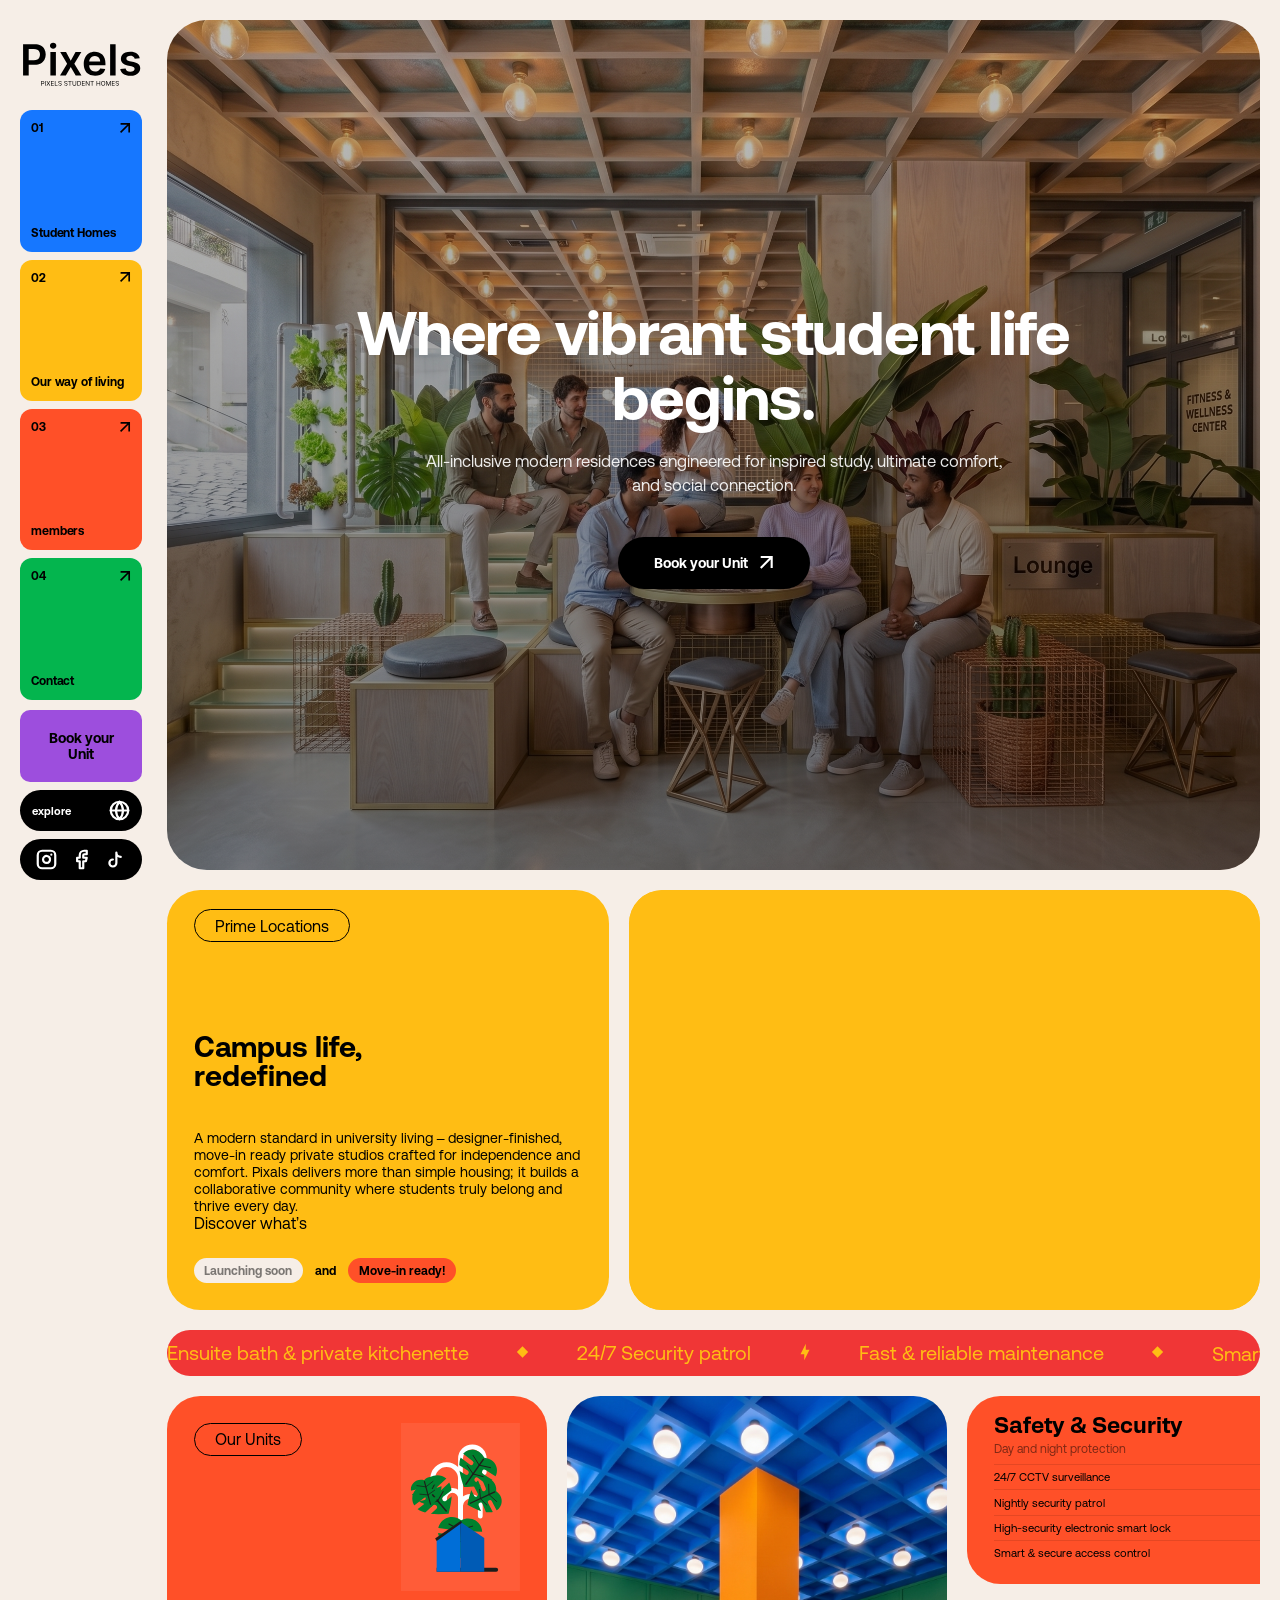
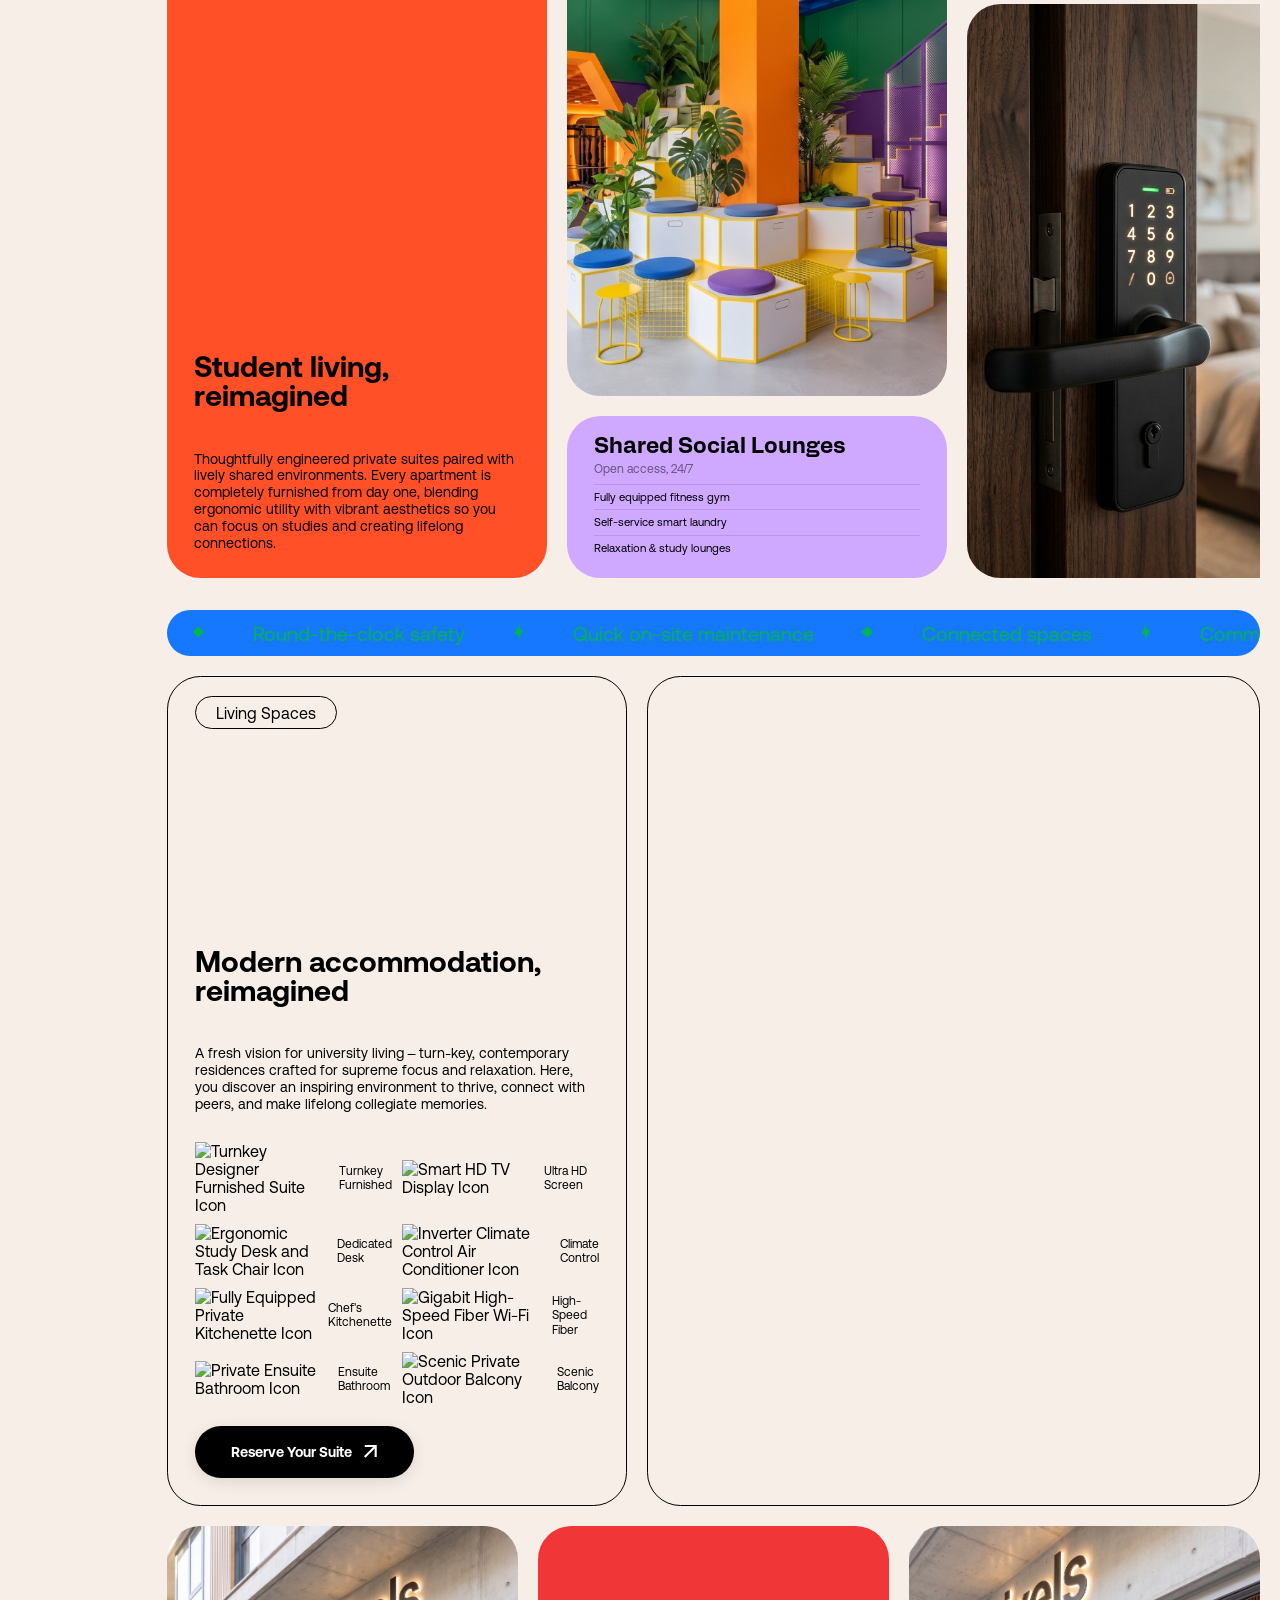
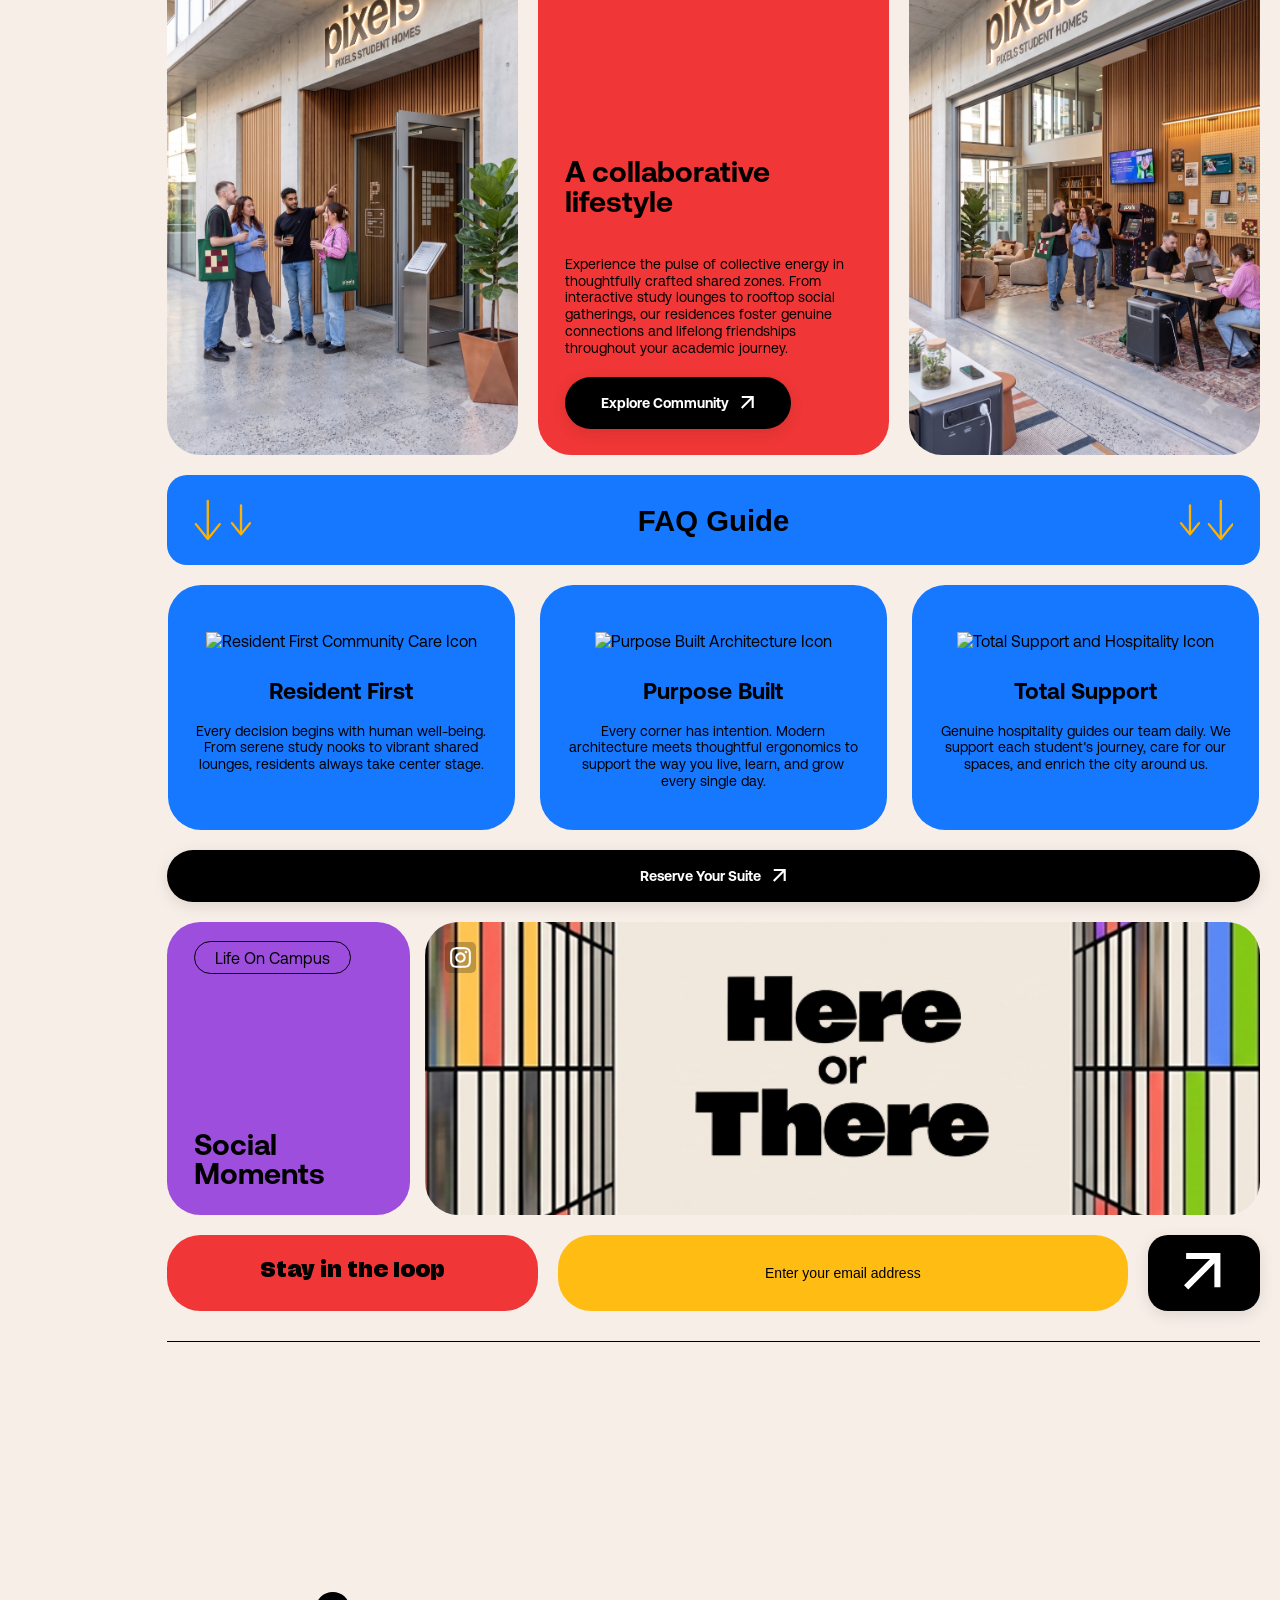
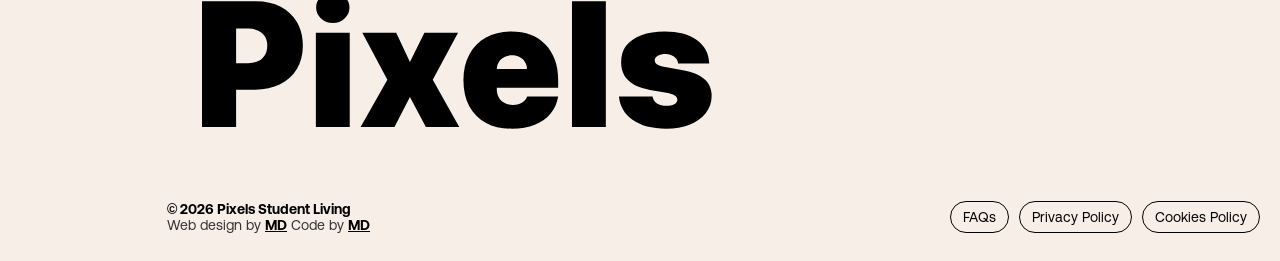
==== commit 37142c6c: "seo change 08-09-2026" ====
--- a/index.html
+++ b/index.html
@@ -4,7 +4,43 @@
 <head>
     <meta charset="UTF-8">
     <meta name="viewport" content="width=device-width, initial-scale=1.0">
-    <title>Home page</title>
+    <title>Pixels - Modern Student Living & Residences</title>
+    <meta name="description" content="Discover upscale, all-inclusive student living residences in Athens and Piraeus featuring turnkey designer studios, high-speed Wi-Fi, and vibrant communities.">
+    <meta name="keywords" content="student housing, student residences, Athens student flats, Piraeus student apartments, student accommodation Greece, all-inclusive student living">
+    <meta name="author" content="Pixels Student Living">
+    <meta name="robots" content="index, follow">
+    <link rel="canonical" href="https://pixelsliving.com/">
+
+    <!-- Open Graph / Facebook -->
+    <meta property="og:type" content="website">
+    <meta property="og:url" content="https://pixelsliving.com/">
+    <meta property="og:title" content="Pixels - Modern Student Living & Residences">
+    <meta property="og:description" content="Discover upscale, all-inclusive student living residences in Athens and Piraeus featuring turnkey designer studios, high-speed Wi-Fi, and vibrant communities.">
+    <meta property="og:image" content="assets/images/parellex_desing_1.png">
+    <meta property="og:site_name" content="Pixels Student Living">
+
+    <!-- Twitter Card -->
+    <meta name="twitter:card" content="summary_large_image">
+    <meta name="twitter:title" content="Pixels - Modern Student Living & Residences">
+    <meta name="twitter:description" content="Discover upscale, all-inclusive student living residences in Athens and Piraeus featuring turnkey designer studios, high-speed Wi-Fi, and vibrant communities.">
+    <meta name="twitter:image" content="assets/images/parellex_desing_1.png">
+
+    <!-- Schema.org Structured Data -->
+    <script type="application/ld+json">
+    {
+      "@context": "https://schema.org",
+      "@type": "Residence",
+      "name": "Pixels Student Living",
+      "url": "https://pixelsliving.com",
+      "logo": "https://pixelsliving.com/assets/images/favicon.png",
+      "description": "Discover upscale, all-inclusive student living residences in Athens and Piraeus featuring turnkey designer studios, high-speed Wi-Fi, and vibrant communities.",
+      "address": {
+        "@type": "PostalAddress",
+        "addressLocality": "Athens",
+        "addressCountry": "GR"
+      }
+    }
+    </script>
     <link rel="icon" type="image/png" href="assets/images/favicon.png">
     <link rel="stylesheet" href="https://unpkg.com/leaflet@1.9.4/dist/leaflet.css" />
     <link rel="stylesheet" href="https://cdn.jsdelivr.net/npm/swiper@11/swiper-bundle.min.css" />
@@ -40,7 +76,7 @@
     <header>
         <div class="header-main-wraper">
             <div class="header-logo-wraper">
-                <a href="index.html" class="header-logo d-block">
+                <a href="index.html" class="header-logo d-block" title="Pixels - Home">
                     <svg width="200" height="100" viewBox="0 0 570 249" fill="none" xmlns="http://www.w3.org/2000/svg">
                         <path
                             d="M14.3466 194V48.5455H68.892C80.0663 48.5455 89.4413 50.6288 97.017 54.7955C104.64 58.9621 110.393 64.6913 114.276 71.983C118.205 79.2273 120.17 87.4659 120.17 96.6989C120.17 106.027 118.205 114.312 114.276 121.557C110.346 128.801 104.545 134.507 96.875 138.673C89.2045 142.793 79.7585 144.852 68.5369 144.852H32.3864V123.19H64.9858C71.5199 123.19 76.8703 122.054 81.0369 119.781C85.2036 117.509 88.2813 114.384 90.2699 110.406C92.3059 106.429 93.3239 101.86 93.3239 96.6989C93.3239 91.5379 92.3059 86.9924 90.2699 83.0625C88.2813 79.1326 85.1799 76.0786 80.9659 73.9006C76.7992 71.6752 71.4252 70.5625 64.8438 70.5625H40.696V194H14.3466ZM141.921 194V84.9091H167.631V194H141.921ZM154.847 69.4261C150.775 69.4261 147.272 68.0767 144.336 65.3778C141.4 62.6316 139.933 59.3409 139.933 55.5057C139.933 51.6231 141.4 48.3324 144.336 45.6335C147.272 42.8873 150.775 41.5142 154.847 41.5142C158.967 41.5142 162.47 42.8873 165.359 45.6335C168.294 48.3324 169.762 51.6231 169.762 55.5057C169.762 59.3409 168.294 62.6316 165.359 65.3778C162.47 68.0767 158.967 69.4261 154.847 69.4261ZM215.092 84.9091L237.109 125.179L259.482 84.9091H286.683L253.8 139.455L287.251 194H260.192L237.109 154.724L214.24 194H186.967L220.206 139.455L187.82 84.9091H215.092ZM350.763 196.131C339.826 196.131 330.38 193.858 322.425 189.312C314.518 184.72 308.434 178.233 304.173 169.852C299.911 161.424 297.781 151.505 297.781 140.094C297.781 128.872 299.911 119.024 304.173 110.548C308.481 102.026 314.495 95.3968 322.212 90.6619C329.93 85.8797 338.997 83.4886 349.414 83.4886C356.138 83.4886 362.482 84.5777 368.448 86.7557C374.461 88.8864 379.764 92.2008 384.357 96.6989C388.997 101.197 392.643 106.926 395.295 113.886C397.946 120.799 399.272 129.038 399.272 138.602V146.486H309.854V129.156H374.627C374.58 124.232 373.514 119.852 371.431 116.017C369.348 112.134 366.436 109.08 362.695 106.855C359.002 104.63 354.693 103.517 349.769 103.517C344.513 103.517 339.897 104.795 335.92 107.352C331.942 109.862 328.841 113.176 326.616 117.295C324.438 121.367 323.325 125.842 323.278 130.719V145.847C323.278 152.191 324.438 157.636 326.758 162.182C329.078 166.68 332.321 170.136 336.488 172.551C340.655 174.919 345.531 176.102 351.119 176.102C354.859 176.102 358.245 175.581 361.275 174.54C364.305 173.451 366.933 171.865 369.158 169.781C371.384 167.698 373.065 165.117 374.201 162.04L398.207 164.739C396.692 171.083 393.803 176.623 389.542 181.358C385.328 186.045 379.93 189.691 373.349 192.295C366.767 194.852 359.239 196.131 350.763 196.131ZM446.733 48.5455V194H421.023V48.5455H446.733ZM559.393 113.744L535.955 116.301C535.292 113.934 534.132 111.708 532.475 109.625C530.865 107.542 528.687 105.861 525.941 104.582C523.195 103.304 519.833 102.665 515.856 102.665C510.505 102.665 506.007 103.825 502.362 106.145C498.763 108.465 496.987 111.472 497.035 115.165C496.987 118.337 498.147 120.918 500.515 122.906C502.93 124.895 506.907 126.528 512.447 127.807L531.055 131.784C541.377 134.009 549.047 137.537 554.066 142.366C559.132 147.196 561.689 153.517 561.737 161.33C561.689 168.195 559.677 174.256 555.7 179.511C551.77 184.72 546.301 188.792 539.293 191.727C532.286 194.663 524.237 196.131 515.146 196.131C501.793 196.131 491.045 193.337 482.901 187.75C474.757 182.116 469.904 174.279 468.342 164.241L493.413 161.827C494.549 166.751 496.964 170.468 500.657 172.977C504.35 175.487 509.156 176.741 515.075 176.741C521.183 176.741 526.083 175.487 529.776 172.977C533.517 170.468 535.387 167.366 535.387 163.673C535.387 160.548 534.18 157.968 531.765 155.932C529.397 153.896 525.704 152.333 520.685 151.244L502.077 147.338C491.613 145.16 483.872 141.491 478.853 136.33C473.834 131.121 471.348 124.54 471.396 116.585C471.348 109.862 473.171 104.038 476.864 99.1136C480.605 94.142 485.79 90.3068 492.418 87.608C499.094 84.8617 506.789 83.4886 515.501 83.4886C528.285 83.4886 538.346 86.2112 545.685 91.6562C553.072 97.1013 557.641 104.464 559.393 113.744Z"
@@ -54,7 +90,7 @@
             </div>
             <ul class="header-main-menu no-list">
                 <li class="menu-item-has-children">
-                    <a href="#" class="card-blue">
+                    <a href="#" class="card-blue" title="Student Homes">
                         <div class="header-num-arrow">
                             <span>01</span>
                             <svg width="11" height="11" viewBox="0 0 11 11" fill="none"
@@ -82,7 +118,7 @@
                             <span class="section-label">Athens</span>
                         </li>
                         <li class="submenu-card-item">
-                            <a href="nea_Politeia.html" class="sub-card">
+                            <a href="nea_Politeia.html" class="sub-card" title="Nea Politeia Student Residence">
                                 <div class="sub-card-top">
                                     <span class="index">01</span>
                                     <svg width="11" height="11" viewBox="0 0 11 11" fill="none"
@@ -99,7 +135,7 @@
                             <span class="section-label">Piraeus</span>
                         </li>
                         <li class="submenu-card-item">
-                            <a href="theatre.html" class="sub-card">
+                            <a href="theatre.html" class="sub-card" title="Units Theatro Student Residence">
                                 <div class="sub-card-top">
                                     <span class="index">02</span>
                                     <svg width="11" height="11" viewBox="0 0 11 11" fill="none"
@@ -116,7 +152,7 @@
                     <div class="blocker"></div>
                 </li>
                 <li>
-                    <a href="our_way_of_leving.html" class="card-yellow">
+                    <a href="our_way_of_leving.html" class="card-yellow" title="Our Way of Living">
                         <div class="header-num-arrow">
                             <span>02</span>
                             <svg width="11" height="11" viewBox="0 0 11 11" fill="none"
@@ -130,7 +166,7 @@
                     </a>
                 </li>
                 <li>
-                    <a href="members.html" class="card-orange">
+                    <a href="members.html" class="card-orange" title="Pixels Members Club">
                         <div class="header-num-arrow">
                             <span>03</span>
                             <svg width="11" height="11" viewBox="0 0 11 11" fill="none"
@@ -144,7 +180,7 @@
                     </a>
                 </li>
                 <li>
-                    <a href="contact.html" class="card-green">
+                    <a href="contact.html" class="card-green" title="Contact Pixels">
                         <div class="header-num-arrow">
                             <span>04</span>
                             <svg width="11" height="11" viewBox="0 0 11 11" fill="none"
@@ -160,7 +196,7 @@
 
             </ul>
             <div class="header-footer-actions">
-                <a href="javascript:void(0)" class="card-purple card-book js-color-button-fill" id="headerBookBtn"
+                <a href="javascript:void(0)" class="card-purple card-book js-color-button-fill" id="headerBookBtn" title="Book your Unit"
                     onclick="if(window.openCustomSidebar){window.openCustomSidebar(event);}" data-color="#a85eff"
                     role="button" aria-label="Book your Unit">
                     <div class="book-text">Book your Unit</div>
@@ -173,7 +209,7 @@
                             d="M 0 0 C 25 0 25 0 50 0 75 0 75 0 100 0 V 0 H 0"></path>
                     </svg>
                 </a>
-                <a href="#" class="lang-selector">
+                <a href="#" class="lang-selector" title="Explore Locations">
                     <span>explore</span>
                     <svg class="globe-icon" width="14" height="14" viewBox="0 0 24 24" fill="none" stroke="currentColor"
                         stroke-width="2.5" stroke-linecap="round" stroke-linejoin="round">
@@ -185,7 +221,7 @@
                     </svg>
                 </a>
                 <div class="social-capsule">
-                    <a href="#" aria-label="Instagram">
+                    <a href="#" aria-label="Instagram" title="Follow Pixels on Instagram">
                         <svg width="14" height="14" viewBox="0 0 24 24" fill="none" stroke="currentColor"
                             stroke-width="2.5" stroke-linecap="round" stroke-linejoin="round">
                             <rect x="2" y="2" width="20" height="20" rx="5" ry="5"></rect>
@@ -193,13 +229,13 @@
                             <line x1="17.5" y1="6.5" x2="17.51" y2="6.5"></line>
                         </svg>
                     </a>
-                    <a href="#" aria-label="Facebook">
+                    <a href="#" aria-label="Facebook" title="Follow Pixels on Facebook">
                         <svg width="14" height="14" viewBox="0 0 24 24" fill="none" stroke="currentColor"
                             stroke-width="2.5" stroke-linecap="round" stroke-linejoin="round">
                             <path d="M18 2h-3a5 5 0 0 0-5 5v3H7v4h3v8h4v-8h3l1-4h-4V7a1 1 0 0 1 1-1h3z"></path>
                         </svg>
                     </a>
-                    <a href="#" aria-label="TikTok">
+                    <a href="#" aria-label="TikTok" title="Follow Pixels on TikTok">
                         <svg width="14" height="14" viewBox="0 0 24 24" fill="none" stroke="currentColor"
                             stroke-width="2.5" stroke-linecap="round" stroke-linejoin="round">
                             <path d="M9 12a4 4 0 1 0 4 4V4a5 5 0 0 0 5 5"></path>
@@ -677,8 +713,7 @@
                     <!-- Column 2 -->
                     <div class="leving-column column-2">
                         <div class="leving-card leving-image-card">
-                            <img src="assets/images/parellex_desing_1.png"
-                                alt="Community living spaces image">
+                            <img src="assets/images/parellex_desing_1.png" alt="Pixels Modern Studio Living Spaces" title="Pixels Studio Living Spaces" decoding="async">
                         </div>
                         <div class="leving-card leving-text-card card-purple-bg">
                             <div class="card-text-header">
@@ -708,14 +743,14 @@
                             </ul>
                         </div>
                         <div class="leving-card leving-image-card">
-                            <img src="assets/images/door_keypad.png" alt="Security keypad image">
+                            <img src="assets/images/door_keypad.png" alt="Smart Keyless Electronic Access Keypad" title="Smart Keyless Access Keypad" decoding="async">
                         </div>
                     </div>
 
                     <!-- Column 4 -->
                     <div class="leving-column column-4">
                         <div class="leving-card leving-image-card">
-                            <img src="assets/images/lego_figure.png" alt="Support image">
+                            <img src="assets/images/lego_figure.png" alt="24/7 Resident Support and Community Care" title="Resident Support and Care" decoding="async">
                         </div>
                         <div class="leving-card leving-text-card card-yellow-bg">
                             <div class="card-text-header">
@@ -749,8 +784,7 @@
                             </ul>
                         </div>
                         <div class="leving-card leving-image-card">
-                            <img src="https://units.gr/wp-content/uploads/2026/04/1__Community_Living_Spaces.jpg"
-                                alt="Community living spaces image">
+                            <img src="https://units.gr/wp-content/uploads/2026/04/1__Community_Living_Spaces.jpg" alt="Modern Shared Community Living Lounge" title="Community Living Lounge" decoding="async">
                         </div>
                     </div>
                 </div>
@@ -879,8 +913,7 @@
                                 </button>
                             </div>
                             <div class="leving-card leving-image-card">
-                                <img src="https://units.gr/wp-content/uploads/2026/04/1__Community_Living_Spaces.jpg"
-                                    alt="Community living spaces image">
+                                <img src="https://units.gr/wp-content/uploads/2026/04/1__Community_Living_Spaces.jpg" alt="Modern Shared Community Living Lounge" title="Community Living Lounge" decoding="async">
                             </div>
                         </div>
 
@@ -916,7 +949,7 @@
                                 </button>
                             </div>
                             <div class="leving-card leving-image-card">
-                                <img src="assets/images/door_keypad.png" alt="Security keypad image">
+                                <img src="assets/images/door_keypad.png" alt="Smart Keyless Electronic Access Keypad" title="Smart Keyless Access Keypad" decoding="async">
                             </div>
                         </div>
 
@@ -953,7 +986,7 @@
                                 </button>
                             </div>
                             <div class="leving-card leving-image-card">
-                                <img src="assets/images/lego_figure.png" alt="Support image">
+                                <img src="assets/images/lego_figure.png" alt="24/7 Resident Support and Community Care" title="Resident Support and Care" decoding="async">
                             </div>
                         </div>
 
@@ -990,8 +1023,7 @@
                                 </button>
                             </div>
                             <div class="leving-card leving-image-card">
-                                <img src="https://units.gr/wp-content/uploads/2026/04/1__Community_Living_Spaces.jpg"
-                                    alt="Community living spaces image">
+                                <img src="https://units.gr/wp-content/uploads/2026/04/1__Community_Living_Spaces.jpg" alt="Modern Shared Community Living Lounge" title="Community Living Lounge" decoding="async">
                             </div>
                         </div>
                     </div>
@@ -1091,37 +1123,35 @@
                     </p>
                     <div class="threed-interactive-left-bottom-list">
                         <div class="threed-interactive-left-bottom-list-items">
-                            <img src="https://units.gr/wp-content/uploads/2026/01/mdi_living-room-outline-1.svg" alt="">
+                            <img src="https://units.gr/wp-content/uploads/2026/01/mdi_living-room-outline-1.svg" alt="Turnkey Designer Furnished Suite Icon" title="Turnkey Designer Furnished" decoding="async">
                             <span class="threed-interactive-left-bottom-list-items-text">Turnkey Furnished</span>
                         </div>
                         <div class="threed-interactive-left-bottom-list-items">
-                            <img src="https://units.gr/wp-content/uploads/2026/01/hugeicons_tv-smart-1.svg" alt="">
+                            <img src="https://units.gr/wp-content/uploads/2026/01/hugeicons_tv-smart-1.svg" alt="Smart HD TV Display Icon" title="Smart HD TV Display" decoding="async">
                             <span class="threed-interactive-left-bottom-list-items-text">Ultra HD Screen</span>
                         </div>
                         <div class="threed-interactive-left-bottom-list-items">
-                            <img src="https://units.gr/wp-content/uploads/2026/01/streamline_workspace-desk-1.svg"
-                                alt="">
+                            <img src="https://units.gr/wp-content/uploads/2026/01/streamline_workspace-desk-1.svg" alt="Ergonomic Study Desk and Task Chair Icon" title="Ergonomic Study Workspace" decoding="async">
                             <span class="threed-interactive-left-bottom-list-items-text">Dedicated Desk</span>
                         </div>
                         <div class="threed-interactive-left-bottom-list-items">
-                            <img src="https://units.gr/wp-content/uploads/2026/01/mynaui_air-conditioner-1.svg" alt="">
+                            <img src="https://units.gr/wp-content/uploads/2026/01/mynaui_air-conditioner-1.svg" alt="Inverter Climate Control Air Conditioner Icon" title="Climate Control Air Conditioning" decoding="async">
                             <span class="threed-interactive-left-bottom-list-items-text">Climate Control</span>
                         </div>
                         <div class="threed-interactive-left-bottom-list-items">
-                            <img src="https://units.gr/wp-content/uploads/2026/01/noun-kitchen-6600449-1-1.svg" alt="">
+                            <img src="https://units.gr/wp-content/uploads/2026/01/noun-kitchen-6600449-1-1.svg" alt="Fully Equipped Private Kitchenette Icon" title="Private Kitchenette" decoding="async">
                             <span class="threed-interactive-left-bottom-list-items-text">Chef's Kitchenette</span>
                         </div>
                         <div class="threed-interactive-left-bottom-list-items">
-                            <img src="https://units.gr/wp-content/uploads/2026/01/humbleicons_wifi-1.svg" alt="">
+                            <img src="https://units.gr/wp-content/uploads/2026/01/humbleicons_wifi-1.svg" alt="Gigabit High-Speed Fiber Wi-Fi Icon" title="Gigabit Fiber Wi-Fi" decoding="async">
                             <span class="threed-interactive-left-bottom-list-items-text">High-Speed Fiber</span>
                         </div>
                         <div class="threed-interactive-left-bottom-list-items">
-                            <img src="https://units.gr/wp-content/uploads/2026/01/iconoir_bathroom-1.svg" alt="">
+                            <img src="https://units.gr/wp-content/uploads/2026/01/iconoir_bathroom-1.svg" alt="Private Ensuite Bathroom Icon" title="Private Ensuite Bathroom" decoding="async">
                             <span class="threed-interactive-left-bottom-list-items-text">Ensuite Bathroom</span>
                         </div>
                         <div class="threed-interactive-left-bottom-list-items">
-                            <img src="https://units.gr/wp-content/uploads/2026/01/material-symbols-light_balcony-rounded-1.svg"
-                                alt="">
+                            <img src="https://units.gr/wp-content/uploads/2026/01/material-symbols-light_balcony-rounded-1.svg" alt="Scenic Private Outdoor Balcony Icon" title="Private Balcony" decoding="async">
                             <span class="threed-interactive-left-bottom-list-items-text">Scenic Balcony</span>
                         </div>
                     </div>
@@ -1155,7 +1185,7 @@
         <!-- community-living start -->
         <section class="community-living">
             <div class="community-living-card">
-                <img src="assets/images/community-living-card-1.png" alt="">
+                <img src="assets/images/community-living-card-1.png" alt="Collaborative Student Co-Working Lounge" title="Student Co-Working Lounge" decoding="async">
             </div>
 
             <div class="community-living-card-info">
@@ -1169,7 +1199,7 @@
                         lifelong friendships throughout your academic journey.
                     </p>
 
-                    <a href="members.html" style="text-decoration: none;">
+                    <a href="members.html" style="text-decoration: none;" title="Explore Pixels Community">
                         <button class="cta-button js-color-button-fill cta-button-colour-black" data-color="#AB54F7"
                             style="margin-top: 20px;">
                             <span> Explore Community </span>
@@ -1192,7 +1222,7 @@
                 </div>
             </div>
             <div class="community-living-card">
-                <img src="assets/images/community-living-card-2.png" alt="">
+                <img src="assets/images/community-living-card-2.png" alt="Student Resident Gathering and Recreation Zone" title="Student Recreation Zone" decoding="async">
             </div>
         </section>
         <!-- community-living end -->
@@ -1244,7 +1274,7 @@
         <section class="our-services">
             <!-- card 1 -->
             <div class="our-services-card">
-                <img src="https://units.gr/wp-content/uploads/2026/05/people.svg" alt="">
+                <img src="https://units.gr/wp-content/uploads/2026/05/people.svg" alt="Resident First Community Care Icon" title="Resident First Care" decoding="async">
                 <div class="our-services-card-title">
                     <h2>Resident First</h2>
                 </div>
@@ -1258,7 +1288,7 @@
 
             <!-- card 2 -->
             <div class="our-services-card">
-                <img src="http://units.gr/wp-content/uploads/2026/04/home-pencil-1.svg" alt="">
+                <img src="http://units.gr/wp-content/uploads/2026/04/home-pencil-1.svg" alt="Purpose Built Architecture Icon" title="Purpose Built Architecture" decoding="async">
                 <div class="our-services-card-title">
                     <h2>Purpose Built</h2>
                 </div>
@@ -1271,7 +1301,7 @@
 
             <!-- card 3 -->
             <div class="our-services-card">
-                <img src="https://units.gr/wp-content/uploads/2026/04/home-Hart-1.svg" alt="">
+                <img src="https://units.gr/wp-content/uploads/2026/04/home-Hart-1.svg" alt="Total Support and Hospitality Icon" title="Total Support and Hospitality" decoding="async">
                 <div class="our-services-card-title">
                     <h2>Total Support</h2>
                 </div>
@@ -1322,8 +1352,7 @@
                     <div class="swiper unitsSwiper">
                         <div class="swiper-wrapper">
                             <div class="swiper-slide">
-                                <img src="assets/images/socialmedia-slider-card1.png"
-                                    alt="Unit 1">
+                                <img src="assets/images/socialmedia-slider-card1.png" alt="Pixels Student Community Living Post 1" title="Pixels Community Feed 1" decoding="async">
                                 <div class="icon-pin">
                                     <svg xmlns="http://www.w3.org/2000/svg" viewBox="0 0 24 24" fill="currentColor">
                                         <path
@@ -1333,8 +1362,7 @@
                                 </div>
                             </div>
                             <div class="swiper-slide">
-                                <img src="assets/images/socialmedia-slider-card2.png"
-                                    alt="Unit 2">
+                                <img src="assets/images/socialmedia-slider-card2.png" alt="Pixels Student Community Living Post 2" title="Pixels Community Feed 2" decoding="async">
                                 <div class="icon-pin">
                                     <svg xmlns="http://www.w3.org/2000/svg" viewBox="0 0 24 24" fill="currentColor">
                                         <path
@@ -1344,8 +1372,7 @@
                                 </div>
                             </div>
                             <div class="swiper-slide">
-                                <img src="assets/images/socialmedia-slider-card3.png"
-                                    alt="Unit 3">
+                                <img src="assets/images/socialmedia-slider-card3.png" alt="Pixels Student Community Living Post 3" title="Pixels Community Feed 3" decoding="async">
                                 <div class="icon-pin">
                                     <svg xmlns="http://www.w3.org/2000/svg" viewBox="0 0 24 24" fill="currentColor">
                                         <path
@@ -1355,8 +1382,7 @@
                                 </div>
                             </div>
                             <div class="swiper-slide">
-                                <img src="https://units.gr/wp-content/uploads/inavii-social-feed/18047799956796344.webp"
-                                    alt="Unit 4">
+                                <img src="https://units.gr/wp-content/uploads/inavii-social-feed/18047799956796344.webp" alt="Pixels Instagram Social Feed Highlight" title="Pixels Social Feed Highlight" decoding="async">
                                 <div class="icon-pin">
                                     <svg xmlns="http://www.w3.org/2000/svg" viewBox="0 0 24 24" fill="currentColor">
                                         <path
@@ -1366,8 +1392,7 @@
                                 </div>
                             </div>
                             <div class="swiper-slide">
-                                <img src="assets/images/socialmedia-slider-card4.jpg"
-                                    alt="Unit 4">
+                                <img src="assets/images/socialmedia-slider-card4.jpg" alt="Pixels Student Community Living Post 4" title="Pixels Community Feed 4" decoding="async">
                                 <div class="icon-pin">
                                     <svg xmlns="http://www.w3.org/2000/svg" viewBox="0 0 24 24" fill="currentColor">
                                         <path
@@ -1416,7 +1441,7 @@
             <div class="footer-bottom-wrapper">
                 <div class="footer-bottom-wrapper-top-wrapper">
                     <div id="grid" class="grid" aria-label="Box grid"></div>
-                    <a class="logo" href="#" aria-label="brand footer logo">
+                    <a class="logo" href="#" aria-label="brand footer logo" title="Pixels Student Living">
                         <svg width="738" height="198" viewBox="0 0 738 198" fill="none"
                             xmlns="http://www.w3.org/2000/svg">
                             <path
@@ -1441,14 +1466,14 @@
                 <div class="footer-bottom-wrapper-bottom-wrap d-flex justify-content-between align-items-start">
                     <div class="footer-credits">
                         <span class="d-block footer-copyright">© 2026 Pixels Student Living</span>
-                        <span class="d-block footer-designer mt-10">Web design by <a href="#" target="_blank">MD</a>
-                            Code by <a href="#" target="_blank">MD</a></span>
+                        <span class="d-block footer-designer mt-10">Web design by <a href="#" target="_blank" title="Web Design by MD" rel="noopener noreferrer">MD</a>
+                            Code by <a href="#" target="_blank" title="Code by MD" rel="noopener noreferrer">MD</a></span>
                     </div>
                     <ul id="menu-footer-policies-el" class="footer_policies-menu no-list d-flex">
-                        <li class="menu-item"><a href="faqs.html"><span class="policy-text">FAQs</span></a></li>
-                        <li class="menu-item"><a href="privacypolicy.html"><span class="policy-text">Privacy
+                        <li class="menu-item"><a href="faqs.html" title="Frequently Asked Questions"><span class="policy-text">FAQs</span></a></li>
+                        <li class="menu-item"><a href="privacypolicy.html" title="Privacy Policy"><span class="policy-text">Privacy
                                     Policy</span></a></li>
-                        <li class="menu-item"><a href="cookiespolicy.html"><span class="policy-text">Cookies
+                        <li class="menu-item"><a href="cookiespolicy.html" title="Cookies Policy"><span class="policy-text">Cookies
                                     Policy</span></a></li>
                     </ul>
                 </div>
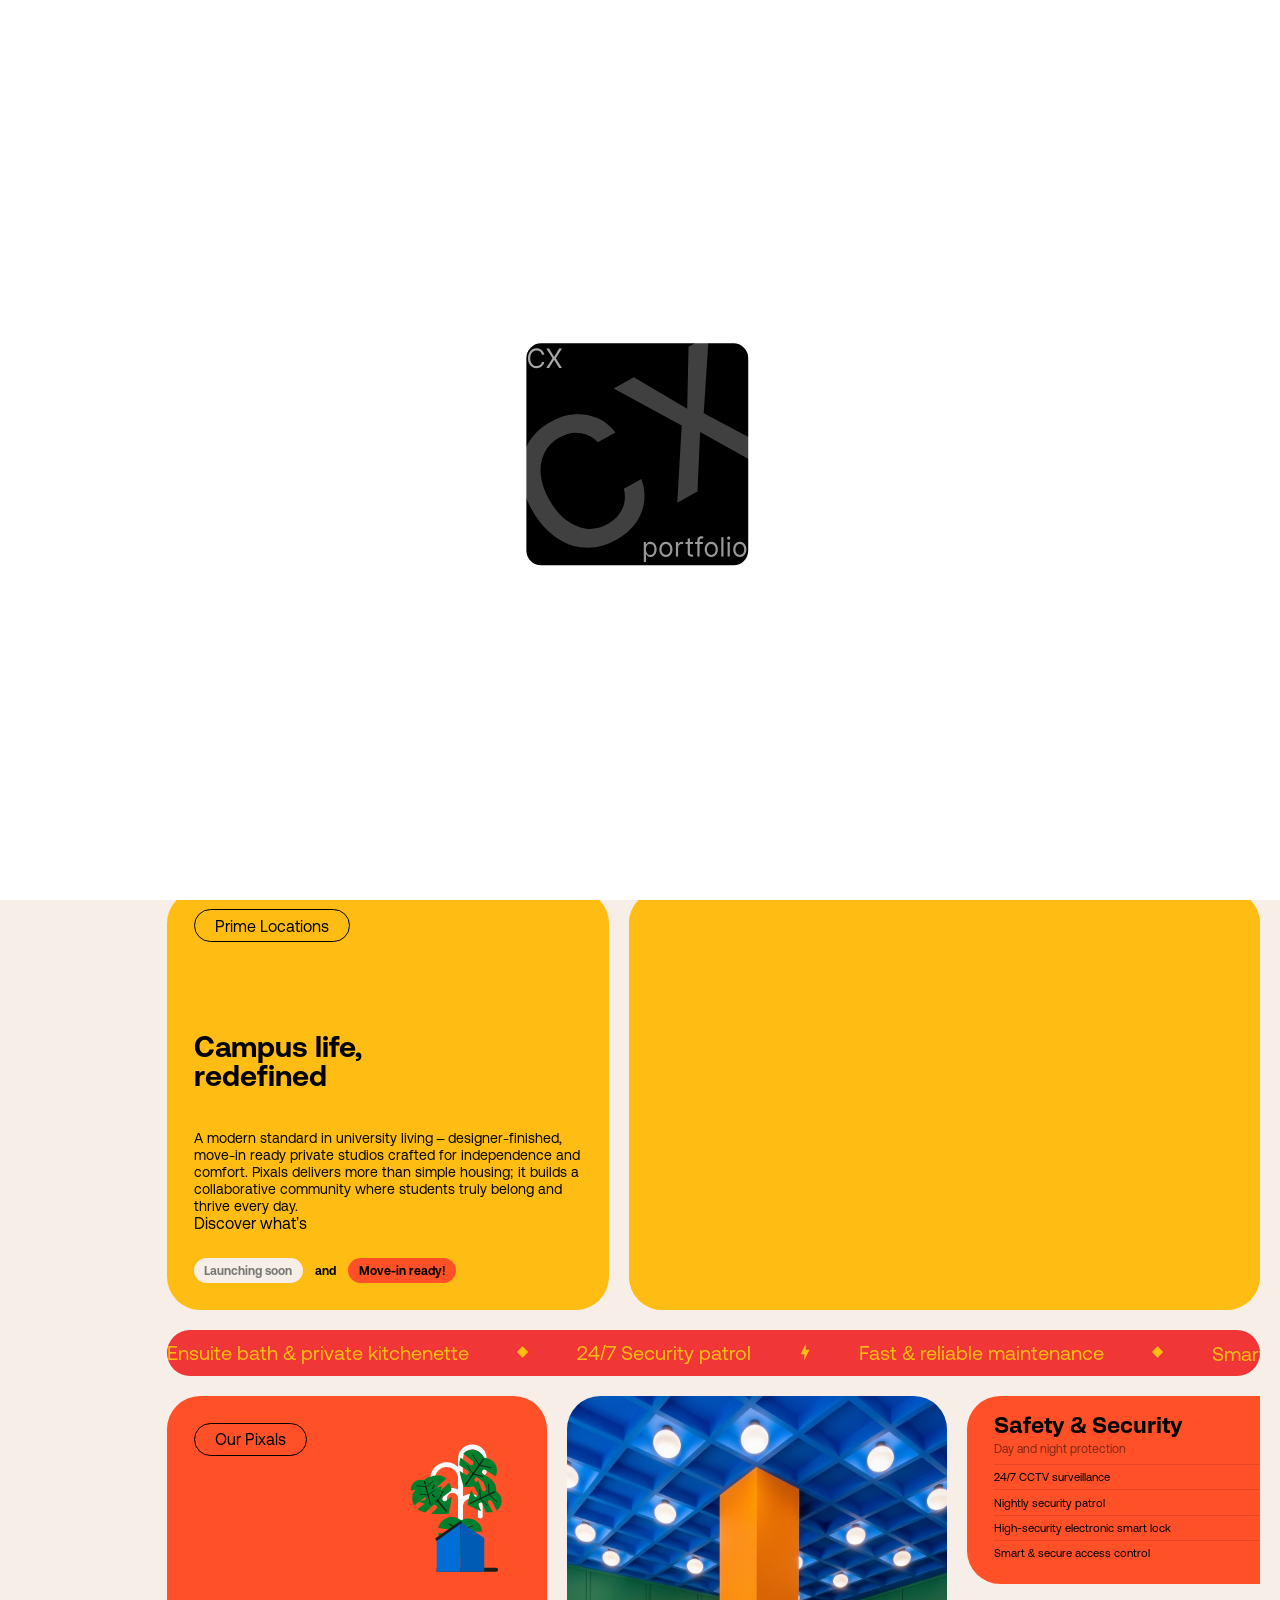
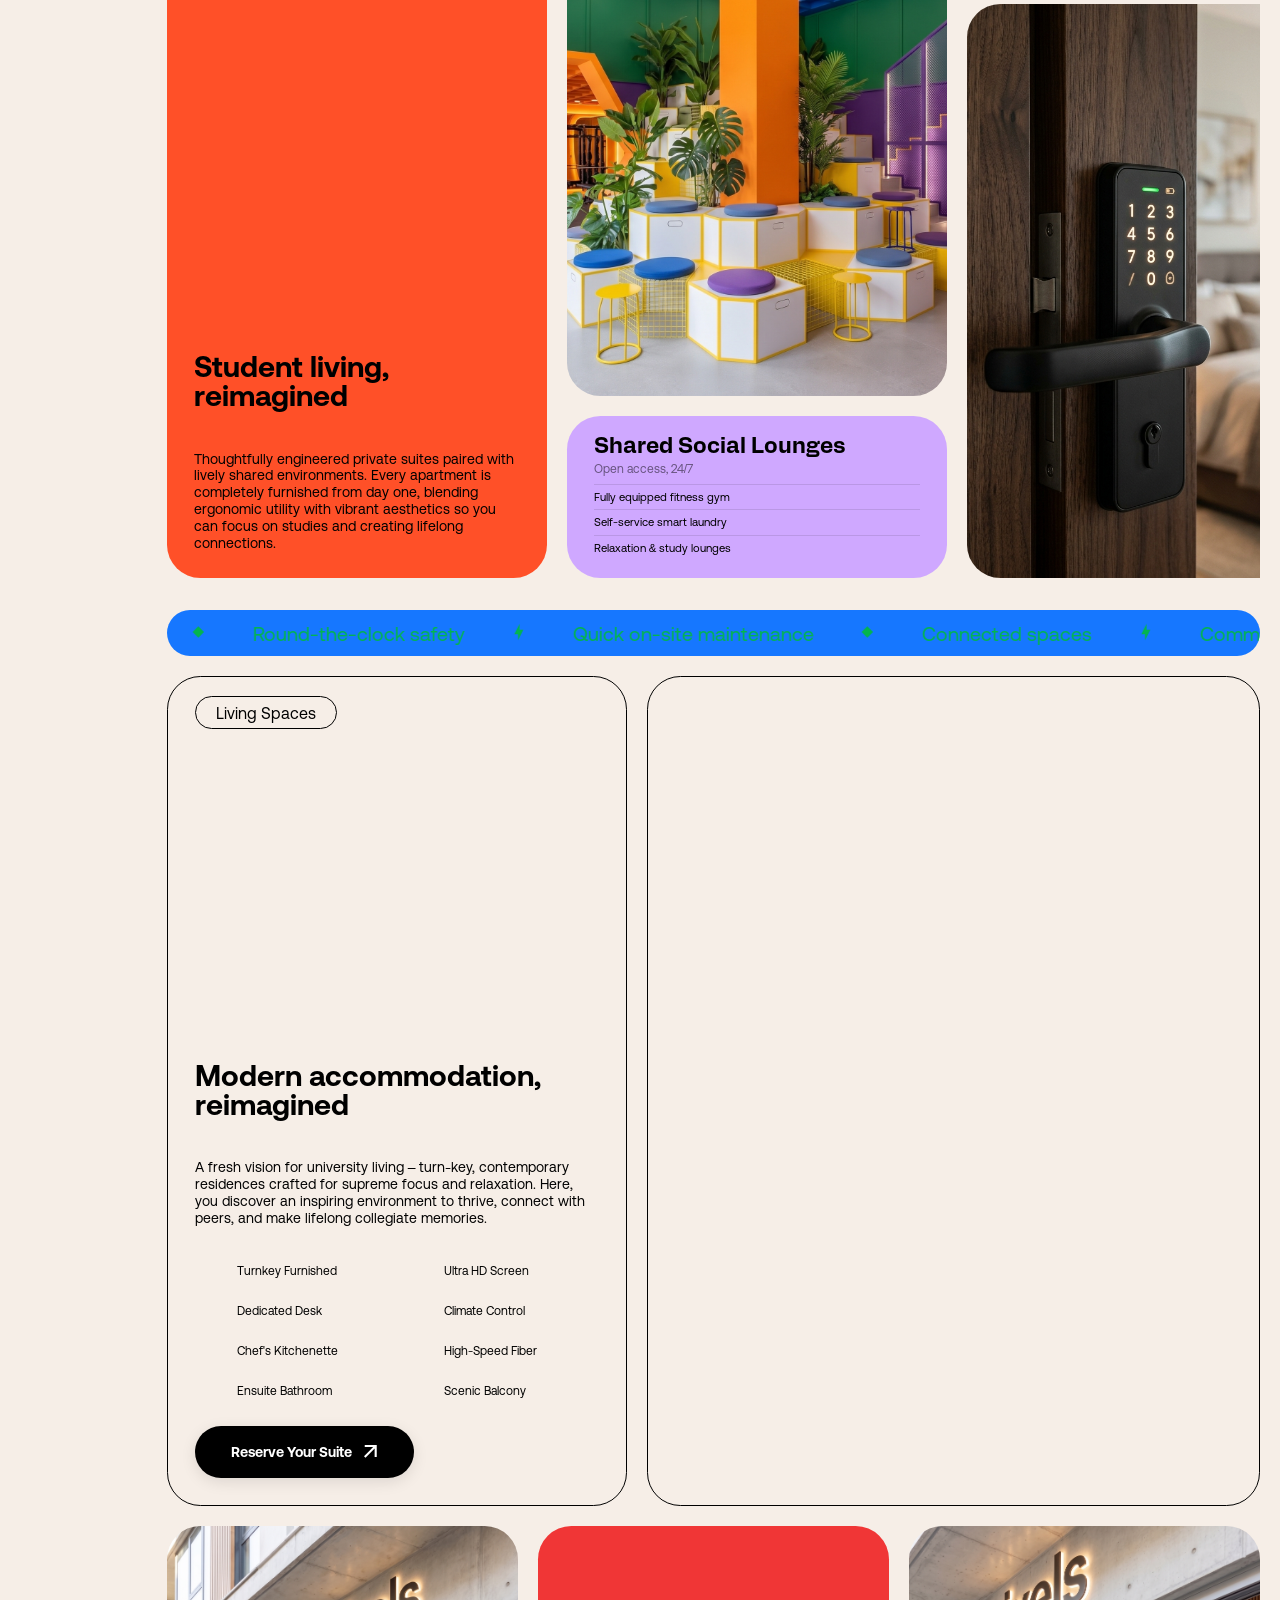
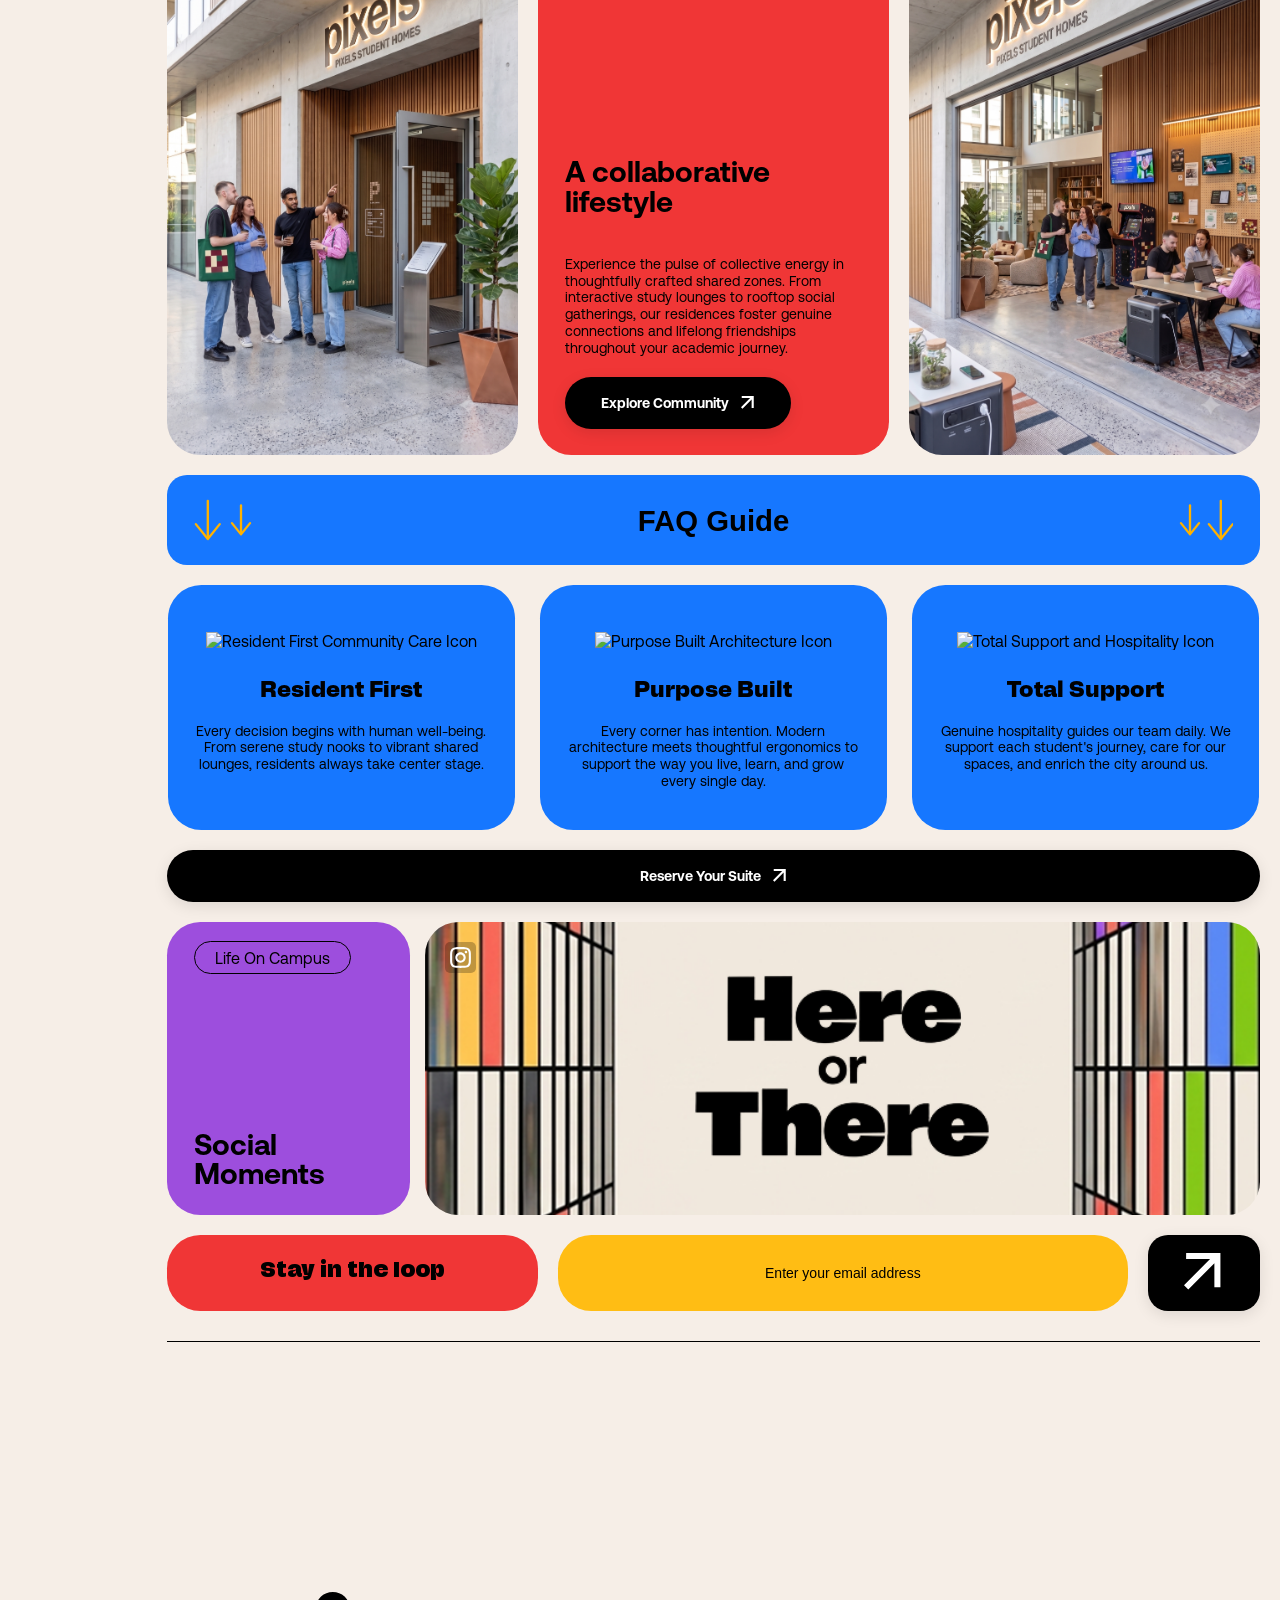
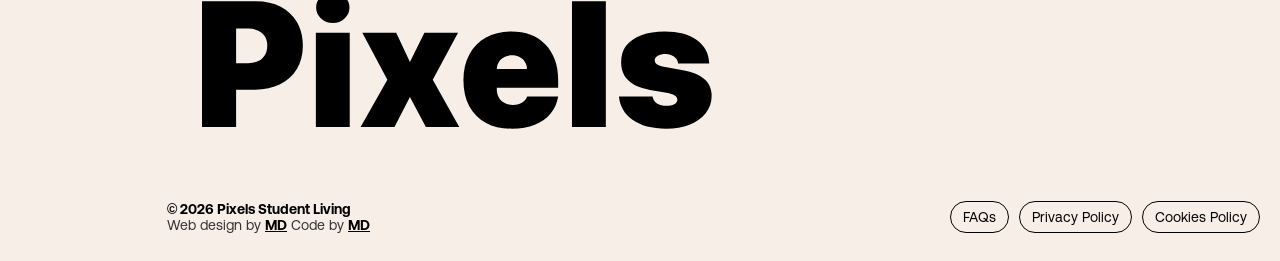
==== commit d8c7b795: "assats update nea page  and theater page" ====
--- a/index.html
+++ b/index.html
@@ -5,51 +5,16 @@
     <meta charset="UTF-8">
     <meta name="viewport" content="width=device-width, initial-scale=1.0">
     <title>Pixels - Modern Student Living & Residences</title>
-    <meta name="description" content="Discover upscale, all-inclusive student living residences in Athens and Piraeus featuring turnkey designer studios, high-speed Wi-Fi, and vibrant communities.">
-    <meta name="keywords" content="student housing, student residences, Athens student flats, Piraeus student apartments, student accommodation Greece, all-inclusive student living">
-    <meta name="author" content="Pixels Student Living">
-    <meta name="robots" content="index, follow">
-    <link rel="canonical" href="https://pixelsliving.com/">
-
-    <!-- Open Graph / Facebook -->
-    <meta property="og:type" content="website">
-    <meta property="og:url" content="https://pixelsliving.com/">
-    <meta property="og:title" content="Pixels - Modern Student Living & Residences">
-    <meta property="og:description" content="Discover upscale, all-inclusive student living residences in Athens and Piraeus featuring turnkey designer studios, high-speed Wi-Fi, and vibrant communities.">
-    <meta property="og:image" content="assets/images/parellex_desing_1.png">
-    <meta property="og:site_name" content="Pixels Student Living">
-
-    <!-- Twitter Card -->
-    <meta name="twitter:card" content="summary_large_image">
-    <meta name="twitter:title" content="Pixels - Modern Student Living & Residences">
-    <meta name="twitter:description" content="Discover upscale, all-inclusive student living residences in Athens and Piraeus featuring turnkey designer studios, high-speed Wi-Fi, and vibrant communities.">
-    <meta name="twitter:image" content="assets/images/parellex_desing_1.png">
-
-    <!-- Schema.org Structured Data -->
-    <script type="application/ld+json">
-    {
-      "@context": "https://schema.org",
-      "@type": "Residence",
-      "name": "Pixels Student Living",
-      "url": "https://pixelsliving.com",
-      "logo": "https://pixelsliving.com/assets/images/favicon.png",
-      "description": "Discover upscale, all-inclusive student living residences in Athens and Piraeus featuring turnkey designer studios, high-speed Wi-Fi, and vibrant communities.",
-      "address": {
-        "@type": "PostalAddress",
-        "addressLocality": "Athens",
-        "addressCountry": "GR"
-      }
-    }
-    </script>
     <link rel="icon" type="image/png" href="assets/images/favicon.png">
     <link rel="stylesheet" href="https://unpkg.com/leaflet@1.9.4/dist/leaflet.css" />
     <link rel="stylesheet" href="https://cdn.jsdelivr.net/npm/swiper@11/swiper-bundle.min.css" />
     <link rel="stylesheet" href="assets/css/style.css">
     <link rel="stylesheet" href="assets/css/responsive.css">
+    <link href="https://cdn.jsdelivr.net/npm/remixicon@4.9.0/fonts/remixicon.css" rel="stylesheet" />
 </head>
 
 <body>
-    <!-- <div class="preloader">
+    <div class="preloader">
         <svg class="logo" width="598" height="245" viewBox="0 0 598 245" fill="none" xmlns="http://www.w3.org/2000/svg">
             <g class="unique">
                 <path d="M70.1151 233L60.0298 196.636H65.8004L72.8849 224.797H73.2223L80.5909 196.636H86.3082L93.6768 224.815H94.0142L101.081 196.636H106.869L96.7663 233H91.2443L83.5916 205.763H83.3075L75.6548 233H70.1151ZM120.515 233.55C117.828 233.55 115.513 232.976 113.572 231.828C111.643 230.668 110.151 229.04 109.098 226.945C108.056 224.838 107.535 222.37 107.535 219.541C107.535 216.748 108.056 214.286 109.098 212.155C110.151 210.024 111.619 208.361 113.501 207.165C115.395 205.97 117.609 205.372 120.142 205.372C121.681 205.372 123.172 205.627 124.616 206.136C126.06 206.645 127.356 207.444 128.505 208.533C129.653 209.622 130.558 211.036 131.221 212.776C131.884 214.504 132.216 216.606 132.216 219.08V220.962H110.536V216.984H127.013C127.013 215.588 126.729 214.351 126.161 213.273C125.593 212.184 124.794 211.326 123.764 210.699C122.746 210.071 121.55 209.758 120.177 209.758C118.686 209.758 117.384 210.125 116.271 210.859C115.17 211.581 114.318 212.528 113.714 213.7C113.122 214.86 112.826 216.12 112.826 217.482V220.589C112.826 222.412 113.146 223.962 113.785 225.241C114.436 226.519 115.342 227.496 116.502 228.17C117.662 228.833 119.017 229.165 120.568 229.165C121.574 229.165 122.491 229.023 123.32 228.739C124.149 228.443 124.865 228.005 125.468 227.425C126.072 226.845 126.534 226.129 126.853 225.276L131.878 226.182C131.476 227.661 130.754 228.958 129.712 230.07C128.682 231.171 127.386 232.029 125.824 232.645C124.273 233.249 122.503 233.55 120.515 233.55ZM143.415 196.636V233H138.106V196.636H143.415ZM162.045 233.55C159.405 233.55 157.133 232.953 155.227 231.757C153.333 230.55 151.877 228.887 150.859 226.768C149.841 224.649 149.332 222.222 149.332 219.488C149.332 216.718 149.853 214.274 150.895 212.155C151.936 210.024 153.404 208.361 155.298 207.165C157.192 205.97 159.423 205.372 161.992 205.372C164.063 205.372 165.91 205.757 167.532 206.526C169.153 207.284 170.461 208.349 171.456 209.722C172.462 211.095 173.06 212.699 173.249 214.534H168.082C167.798 213.256 167.147 212.155 166.129 211.232C165.123 210.308 163.773 209.847 162.081 209.847C160.601 209.847 159.305 210.237 158.192 211.018C157.091 211.788 156.233 212.889 155.618 214.321C155.002 215.741 154.694 217.422 154.694 219.364C154.694 221.352 154.996 223.069 155.6 224.513C156.203 225.957 157.056 227.076 158.157 227.869C159.269 228.662 160.577 229.058 162.081 229.058C163.087 229.058 163.998 228.875 164.815 228.508C165.644 228.129 166.336 227.59 166.892 226.892C167.461 226.194 167.857 225.353 168.082 224.371H173.249C173.06 226.134 172.485 227.709 171.527 229.094C170.568 230.479 169.283 231.568 167.674 232.361C166.076 233.154 164.199 233.55 162.045 233.55ZM190.414 233.55C187.857 233.55 185.626 232.964 183.72 231.793C181.815 230.621 180.335 228.981 179.281 226.874C178.228 224.767 177.701 222.305 177.701 219.488C177.701 216.659 178.228 214.185 179.281 212.066C180.335 209.947 181.815 208.302 183.72 207.13C185.626 205.958 187.857 205.372 190.414 205.372C192.971 205.372 195.202 205.958 197.108 207.13C199.014 208.302 200.494 209.947 201.547 212.066C202.601 214.185 203.127 216.659 203.127 219.488C203.127 222.305 202.601 224.767 201.547 226.874C200.494 228.981 199.014 230.621 197.108 231.793C195.202 232.964 192.971 233.55 190.414 233.55ZM190.432 229.094C192.089 229.094 193.462 228.656 194.551 227.78C195.64 226.904 196.445 225.738 196.966 224.282C197.499 222.826 197.765 221.222 197.765 219.47C197.765 217.73 197.499 216.132 196.966 214.676C196.445 213.208 195.64 212.031 194.551 211.143C193.462 210.255 192.089 209.811 190.432 209.811C188.763 209.811 187.378 210.255 186.277 211.143C185.188 212.031 184.377 213.208 183.845 214.676C183.324 216.132 183.063 217.73 183.063 219.47C183.063 221.222 183.324 222.826 183.845 224.282C184.377 225.738 185.188 226.904 186.277 227.78C187.378 228.656 188.763 229.094 190.432 229.094ZM209.053 233V205.727H214.149V210.166H214.487C215.055 208.663 215.984 207.491 217.274 206.651C218.564 205.798 220.109 205.372 221.908 205.372C223.731 205.372 225.258 205.798 226.489 206.651C227.732 207.503 228.65 208.675 229.241 210.166H229.526C230.177 208.71 231.212 207.55 232.633 206.686C234.053 205.81 235.746 205.372 237.711 205.372C240.185 205.372 242.203 206.147 243.766 207.698C245.34 209.249 246.127 211.587 246.127 214.712V233H240.818V215.209C240.818 213.362 240.315 212.025 239.309 211.196C238.303 210.367 237.101 209.953 235.705 209.953C233.976 209.953 232.633 210.486 231.674 211.551C230.715 212.605 230.236 213.96 230.236 215.617V233H224.945V214.871C224.945 213.392 224.483 212.202 223.56 211.303C222.636 210.403 221.435 209.953 219.955 209.953C218.949 209.953 218.02 210.219 217.168 210.752C216.327 211.273 215.647 212.001 215.126 212.936C214.617 213.871 214.362 214.954 214.362 216.185V233H209.053ZM264.997 233.55C262.31 233.55 259.996 232.976 258.055 231.828C256.125 230.668 254.634 229.04 253.58 226.945C252.538 224.838 252.018 222.37 252.018 219.541C252.018 216.748 252.538 214.286 253.58 212.155C254.634 210.024 256.101 208.361 257.983 207.165C259.877 205.97 262.091 205.372 264.624 205.372C266.163 205.372 267.654 205.627 269.099 206.136C270.543 206.645 271.839 207.444 272.987 208.533C274.135 209.622 275.041 211.036 275.704 212.776C276.367 214.504 276.698 216.606 276.698 219.08V220.962H255.018V216.984H271.496C271.496 215.588 271.211 214.351 270.643 213.273C270.075 212.184 269.276 211.326 268.246 210.699C267.228 210.071 266.033 209.758 264.66 209.758C263.168 209.758 261.866 210.125 260.753 210.859C259.653 211.581 258.8 212.528 258.197 213.7C257.605 214.86 257.309 216.12 257.309 217.482V220.589C257.309 222.412 257.628 223.962 258.268 225.241C258.919 226.519 259.824 227.496 260.984 228.17C262.144 228.833 263.5 229.165 265.05 229.165C266.056 229.165 266.974 229.023 267.802 228.739C268.631 228.443 269.347 228.005 269.951 227.425C270.555 226.845 271.016 226.129 271.336 225.276L276.361 226.182C275.958 227.661 275.236 228.958 274.194 230.07C273.165 231.171 271.868 232.029 270.306 232.645C268.755 233.249 266.986 233.55 264.997 233.55ZM308.552 205.727V209.989H293.655V205.727H308.552ZM297.65 199.193H302.959V224.992C302.959 226.022 303.113 226.797 303.42 227.318C303.728 227.827 304.125 228.176 304.61 228.366C305.107 228.543 305.646 228.632 306.226 228.632C306.652 228.632 307.025 228.603 307.344 228.543C307.664 228.484 307.912 228.437 308.09 228.401L309.049 232.787C308.741 232.905 308.303 233.024 307.735 233.142C307.167 233.272 306.456 233.343 305.604 233.355C304.207 233.379 302.905 233.13 301.698 232.609C300.491 232.089 299.514 231.284 298.768 230.195C298.023 229.106 297.65 227.738 297.65 226.093V199.193ZM325.619 233.55C323.063 233.55 320.831 232.964 318.925 231.793C317.02 230.621 315.54 228.981 314.487 226.874C313.433 224.767 312.906 222.305 312.906 219.488C312.906 216.659 313.433 214.185 314.487 212.066C315.54 209.947 317.02 208.302 318.925 207.13C320.831 205.958 323.063 205.372 325.619 205.372C328.176 205.372 330.407 205.958 332.313 207.13C334.219 208.302 335.699 209.947 336.752 212.066C337.806 214.185 338.332 216.659 338.332 219.488C338.332 222.305 337.806 224.767 336.752 226.874C335.699 228.981 334.219 230.621 332.313 231.793C330.407 232.964 328.176 233.55 325.619 233.55ZM325.637 229.094C327.294 229.094 328.667 228.656 329.756 227.78C330.845 226.904 331.65 225.738 332.171 224.282C332.704 222.826 332.97 221.222 332.97 219.47C332.97 217.73 332.704 216.132 332.171 214.676C331.65 213.208 330.845 212.031 329.756 211.143C328.667 210.255 327.294 209.811 325.637 209.811C323.968 209.811 322.583 210.255 321.482 211.143C320.393 212.031 319.582 213.208 319.05 214.676C318.529 216.132 318.268 217.73 318.268 219.47C318.268 221.222 318.529 222.826 319.05 224.282C319.582 225.738 320.393 226.904 321.482 227.78C322.583 228.656 323.968 229.094 325.637 229.094ZM357.917 233V196.636H370.879C373.708 196.636 376.051 197.151 377.91 198.181C379.768 199.211 381.159 200.62 382.082 202.407C383.006 204.183 383.467 206.183 383.467 208.408C383.467 210.646 383 212.658 382.065 214.445C381.141 216.221 379.745 217.629 377.874 218.671C376.016 219.701 373.678 220.216 370.861 220.216H361.947V215.564H370.364C372.151 215.564 373.601 215.256 374.714 214.641C375.826 214.013 376.643 213.161 377.164 212.084C377.685 211.007 377.945 209.781 377.945 208.408C377.945 207.035 377.685 205.816 377.164 204.751C376.643 203.685 375.821 202.851 374.696 202.247C373.583 201.643 372.116 201.342 370.293 201.342H363.403V233H357.917ZM389.473 233V205.727H394.782V233H389.473ZM392.154 201.519C391.231 201.519 390.438 201.211 389.775 200.596C389.124 199.969 388.798 199.223 388.798 198.359C388.798 197.483 389.124 196.737 389.775 196.121C390.438 195.494 391.231 195.18 392.154 195.18C393.078 195.18 393.865 195.494 394.516 196.121C395.179 196.737 395.51 197.483 395.51 198.359C395.51 199.223 395.179 199.969 394.516 200.596C393.865 201.211 393.078 201.519 392.154 201.519ZM406.115 205.727L412.134 216.345L418.206 205.727H424.012L415.507 219.364L424.083 233H418.277L412.134 222.808L406.008 233H400.184L408.672 219.364L400.291 205.727H406.115ZM440.143 233.55C437.456 233.55 435.142 232.976 433.201 231.828C431.272 230.668 429.78 229.04 428.727 226.945C427.685 224.838 427.164 222.37 427.164 219.541C427.164 216.748 427.685 214.286 428.727 212.155C429.78 210.024 431.248 208.361 433.13 207.165C435.024 205.97 437.237 205.372 439.771 205.372C441.309 205.372 442.801 205.627 444.245 206.136C445.689 206.645 446.985 207.444 448.134 208.533C449.282 209.622 450.187 211.036 450.85 212.776C451.513 214.504 451.844 216.606 451.844 219.08V220.962H430.165V216.984H446.642C446.642 215.588 446.358 214.351 445.79 213.273C445.222 212.184 444.423 211.326 443.393 210.699C442.375 210.071 441.179 209.758 439.806 209.758C438.315 209.758 437.013 210.125 435.9 210.859C434.799 211.581 433.947 212.528 433.343 213.7C432.751 214.86 432.455 216.12 432.455 217.482V220.589C432.455 222.412 432.775 223.962 433.414 225.241C434.065 226.519 434.971 227.496 436.131 228.17C437.291 228.833 438.646 229.165 440.197 229.165C441.203 229.165 442.12 229.023 442.949 228.739C443.777 228.443 444.494 228.005 445.097 227.425C445.701 226.845 446.163 226.129 446.482 225.276L451.507 226.182C451.105 227.661 450.383 228.958 449.341 230.07C448.311 231.171 447.015 232.029 445.452 232.645C443.902 233.249 442.132 233.55 440.143 233.55ZM463.044 196.636V233H457.735V196.636H463.044ZM490.623 212.386L485.811 213.238C485.61 212.622 485.29 212.036 484.852 211.48C484.426 210.924 483.846 210.468 483.112 210.113C482.378 209.758 481.461 209.58 480.36 209.58C478.857 209.58 477.602 209.918 476.596 210.592C475.59 211.255 475.087 212.113 475.087 213.167C475.087 214.078 475.424 214.812 476.099 215.369C476.773 215.925 477.862 216.381 479.366 216.736L483.698 217.73C486.208 218.31 488.078 219.204 489.309 220.411C490.54 221.619 491.156 223.187 491.156 225.116C491.156 226.75 490.682 228.206 489.735 229.484C488.8 230.751 487.492 231.745 485.811 232.467C484.142 233.189 482.207 233.55 480.005 233.55C476.951 233.55 474.459 232.899 472.53 231.597C470.6 230.283 469.417 228.419 468.979 226.004L474.11 225.223C474.43 226.561 475.087 227.573 476.081 228.259C477.075 228.934 478.371 229.271 479.969 229.271C481.71 229.271 483.1 228.91 484.142 228.188C485.184 227.454 485.705 226.561 485.705 225.507C485.705 224.655 485.385 223.939 484.746 223.359C484.118 222.779 483.154 222.341 481.852 222.045L477.235 221.033C474.69 220.453 472.808 219.529 471.589 218.263C470.381 216.996 469.778 215.392 469.778 213.451C469.778 211.841 470.228 210.433 471.127 209.225C472.027 208.018 473.27 207.077 474.856 206.402C476.442 205.715 478.259 205.372 480.307 205.372C483.254 205.372 485.574 206.011 487.267 207.29C488.96 208.556 490.078 210.255 490.623 212.386Z" fill="black" />
@@ -72,7 +37,7 @@
             </g>
 
         </svg>
-    </div> -->
+    </div>
     <header>
         <div class="header-main-wraper">
             <div class="header-logo-wraper">
@@ -135,7 +100,7 @@
                             <span class="section-label">Piraeus</span>
                         </li>
                         <li class="submenu-card-item">
-                            <a href="theatre.html" class="sub-card" title="Units Theatro Student Residence">
+                            <a href="theatre.html" class="sub-card" title="Pixals Theatro Student Residence">
                                 <div class="sub-card-top">
                                     <span class="index">02</span>
                                     <svg width="11" height="11" viewBox="0 0 11 11" fill="none"
@@ -145,7 +110,7 @@
                                             fill="black" />
                                     </svg>
                                 </div>
-                                <span class="sub-card-title">Units Theatro</span>
+                                <span class="sub-card-title">Pixals Theatro</span>
                             </a>
                         </li>
                     </ul>
@@ -196,9 +161,9 @@
 
             </ul>
             <div class="header-footer-actions">
-                <a href="javascript:void(0)" class="card-purple card-book js-color-button-fill" id="headerBookBtn" title="Book your Unit"
-                    onclick="if(window.openCustomSidebar){window.openCustomSidebar(event);}" data-color="#a85eff"
-                    role="button" aria-label="Book your Unit">
+                <a href="javascript:void(0)" class="card-purple card-book js-color-button-fill" id="headerBookBtn"
+                    title="Book your Unit" onclick="if(window.openCustomSidebar){window.openCustomSidebar(event);}"
+                    data-color="#a85eff" role="button" aria-label="Book your Unit">
                     <div class="book-text">Book your Unit</div>
                     <svg class="shape-overlays" viewBox="0 0 100 100" preserveAspectRatio="none">
                         <path class="shape-overlays__path _1" fill="#FFB200"
@@ -254,7 +219,8 @@
         <section class="hero-banner">
             <div class="hero-content">
                 <h1 class="hero-title">Where vibrant student life begins.</h1>
-                <p class="hero-description">All-inclusive modern residences engineered for inspired study, ultimate comfort, and social connection.</p>
+                <p class="hero-description">All-inclusive modern residences engineered for inspired study, ultimate
+                    comfort, and social connection.</p>
 
                 <div class="cta-button-container">
                     <button class="cta-button js-color-button-fill cta-button-colour-black" data-color="#AB54F7">
@@ -287,7 +253,9 @@
                     <h2 class="threed-interactive-left-bottom-h2">Campus life, <br>redefined</h2>
 
                     <p class="threed-interactive-left-bottom-p">
-                        A modern standard in university living – designer-finished, move-in ready private studios crafted for independence and comfort. Pixals delivers more than simple housing; it builds a collaborative community where students truly belong and thrive every day.
+                        A modern standard in university living – designer-finished, move-in ready private studios
+                        crafted for independence and comfort. Pixals delivers more than simple housing; it builds a
+                        collaborative community where students truly belong and thrive every day.
                     </p>
 
                 </div>
@@ -366,7 +334,7 @@
                 <div class="leving-grid-structure-main">
                     <div class="leving-grid-structure-card-1">
                         <div class="leving-grid-structure-card-1-top-wraper">
-                            <span class="side-top-heading">Our Units</span>
+                            <span class="side-top-heading">Our Pixals</span>
                             <div class="leving-grid-structure-card-1-top-wraper-flower">
                                 <!-- <svg xmlns="http://www.w3.org/2000/svg" xmlns:xlink="http://www.w3.org/1999/xlink"
                                     viewBox="0 0 650 1000" width="650" height="1000" preserveAspectRatio="xMidYMid meet"
@@ -653,7 +621,7 @@
                                     </style>
 
                                     <!-- Vibrant Background -->
-                                    <rect width="100%" height="100%" fill="#ff5c38" />
+                                    <rect width="100%" height="100%" fill="#ff5028" />
 
                                     <!-- Floor Shadow -->
                                     <path d="M 180,750 L 480,750 A 10,10 0 0 0 480,730 L 180,730 Z" fill="#1D1D1B" />
@@ -705,7 +673,9 @@
                         <div class="leving-grid-structure-card-1-bottom-wraper">
                             <h2 class="threed-interactive-left-bottom-h2">Student living, <br>reimagined</h2>
                             <p class="threed-interactive-left-bottom-p">
-                                Thoughtfully engineered private suites paired with lively shared environments. Every apartment is completely furnished from day one, blending ergonomic utility with vibrant aesthetics so you can focus on studies and creating lifelong connections.
+                                Thoughtfully engineered private suites paired with lively shared environments. Every
+                                apartment is completely furnished from day one, blending ergonomic utility with vibrant
+                                aesthetics so you can focus on studies and creating lifelong connections.
                             </p>
                         </div>
                     </div>
@@ -713,7 +683,8 @@
                     <!-- Column 2 -->
                     <div class="leving-column column-2">
                         <div class="leving-card leving-image-card">
-                            <img src="assets/images/parellex_desing_1.png" alt="Pixels Modern Studio Living Spaces" title="Pixels Studio Living Spaces" decoding="async">
+                            <img src="assets/images/parellex_desing_1.png" alt="Pixels Modern Studio Living Spaces"
+                                title="Pixels Studio Living Spaces" decoding="async">
                         </div>
                         <div class="leving-card leving-text-card card-purple-bg">
                             <div class="card-text-header">
@@ -743,14 +714,16 @@
                             </ul>
                         </div>
                         <div class="leving-card leving-image-card">
-                            <img src="assets/images/door_keypad.png" alt="Smart Keyless Electronic Access Keypad" title="Smart Keyless Access Keypad" decoding="async">
+                            <img src="assets/images/door_keypad.png" alt="Smart Keyless Electronic Access Keypad"
+                                title="Smart Keyless Access Keypad" decoding="async">
                         </div>
                     </div>
 
                     <!-- Column 4 -->
                     <div class="leving-column column-4">
                         <div class="leving-card leving-image-card">
-                            <img src="assets/images/lego_figure.png" alt="24/7 Resident Support and Community Care" title="Resident Support and Care" decoding="async">
+                            <img src="assets/images/lego_figure.png" alt="24/7 Resident Support and Community Care"
+                                title="Resident Support and Care" decoding="async">
                         </div>
                         <div class="leving-card leving-text-card card-yellow-bg">
                             <div class="card-text-header">
@@ -784,7 +757,9 @@
                             </ul>
                         </div>
                         <div class="leving-card leving-image-card">
-                            <img src="https://units.gr/wp-content/uploads/2026/04/1__Community_Living_Spaces.jpg" alt="Modern Shared Community Living Lounge" title="Community Living Lounge" decoding="async">
+                            <img src="assets/images/Community-Living-Lounge.avif"
+                                alt="Modern Shared Community Living Lounge" title="Community Living Lounge"
+                                decoding="async">
                         </div>
                     </div>
                 </div>
@@ -795,7 +770,7 @@
                 <!-- Card 1 Full Width -->
                 <div class="leving-grid-structure-card-1 leving-mobile-card-1">
                     <div class="leving-grid-structure-card-1-top-wraper">
-                        <span class="side-top-heading">Our Units</span>
+                        <span class="side-top-heading">Our Pixals</span>
                         <div class="leving-grid-structure-card-1-top-wraper-flower">
                             <svg xmlns="http://www.w3.org/2000/svg" viewBox="0 0 600 850" width="100%" height="100%">
                                 <defs>
@@ -874,7 +849,9 @@
                     <div class="leving-grid-structure-card-1-bottom-wraper">
                         <h2 class="threed-interactive-left-bottom-h2">Student living, <br>reimagined</h2>
                         <p class="threed-interactive-left-bottom-p">
-                            Thoughtfully engineered private suites paired with lively shared environments. Every apartment is completely furnished from day one, blending ergonomic utility with vibrant aesthetics so you can focus on studies and creating lifelong connections.
+                            Thoughtfully engineered private suites paired with lively shared environments. Every
+                            apartment is completely furnished from day one, blending ergonomic utility with vibrant
+                            aesthetics so you can focus on studies and creating lifelong connections.
                         </p>
                     </div>
                 </div>
@@ -913,7 +890,9 @@
                                 </button>
                             </div>
                             <div class="leving-card leving-image-card">
-                                <img src="https://units.gr/wp-content/uploads/2026/04/1__Community_Living_Spaces.jpg" alt="Modern Shared Community Living Lounge" title="Community Living Lounge" decoding="async">
+                                <img src="assets/images/door_keypad.png"
+                                    alt="Modern Shared Community Living Lounge" title="Community Living Lounge"
+                                    decoding="async">
                             </div>
                         </div>
 
@@ -949,7 +928,8 @@
                                 </button>
                             </div>
                             <div class="leving-card leving-image-card">
-                                <img src="assets/images/door_keypad.png" alt="Smart Keyless Electronic Access Keypad" title="Smart Keyless Access Keypad" decoding="async">
+                                <img src="assets/images/door_keypad.png" alt="Smart Keyless Electronic Access Keypad"
+                                    title="Smart Keyless Access Keypad" decoding="async">
                             </div>
                         </div>
 
@@ -986,7 +966,8 @@
                                 </button>
                             </div>
                             <div class="leving-card leving-image-card">
-                                <img src="assets/images/lego_figure.png" alt="24/7 Resident Support and Community Care" title="Resident Support and Care" decoding="async">
+                                <img src="assets/images/lego_figure.png" alt="24/7 Resident Support and Community Care"
+                                    title="Resident Support and Care" decoding="async">
                             </div>
                         </div>
 
@@ -1023,7 +1004,9 @@
                                 </button>
                             </div>
                             <div class="leving-card leving-image-card">
-                                <img src="https://units.gr/wp-content/uploads/2026/04/1__Community_Living_Spaces.jpg" alt="Modern Shared Community Living Lounge" title="Community Living Lounge" decoding="async">
+                                <img src="https://units.gr/wp-content/uploads/2026/04/1__Community_Living_Spaces.jpg"
+                                    alt="Modern Shared Community Living Lounge" title="Community Living Lounge"
+                                    decoding="async">
                             </div>
                         </div>
                     </div>
@@ -1117,41 +1100,42 @@
                     <h2 class="threed-interactive-left-bottom-h2">Modern accommodation, <br>reimagined</h2>
 
                     <p class="threed-interactive-left-bottom-p">
-                        A fresh vision for university living – turn-key, contemporary residences crafted for supreme focus and
+                        A fresh vision for university living – turn-key, contemporary residences crafted for supreme
+                        focus and
                         relaxation. Here, you discover an inspiring environment to thrive, connect with peers,
                         and make lifelong collegiate memories.
                     </p>
                     <div class="threed-interactive-left-bottom-list">
                         <div class="threed-interactive-left-bottom-list-items">
-                            <img src="https://units.gr/wp-content/uploads/2026/01/mdi_living-room-outline-1.svg" alt="Turnkey Designer Furnished Suite Icon" title="Turnkey Designer Furnished" decoding="async">
+                            <i class="ri-armchair-line"></i>
                             <span class="threed-interactive-left-bottom-list-items-text">Turnkey Furnished</span>
                         </div>
                         <div class="threed-interactive-left-bottom-list-items">
-                            <img src="https://units.gr/wp-content/uploads/2026/01/hugeicons_tv-smart-1.svg" alt="Smart HD TV Display Icon" title="Smart HD TV Display" decoding="async">
+                            <i class="ri-tv-2-line"></i>
                             <span class="threed-interactive-left-bottom-list-items-text">Ultra HD Screen</span>
                         </div>
                         <div class="threed-interactive-left-bottom-list-items">
-                            <img src="https://units.gr/wp-content/uploads/2026/01/streamline_workspace-desk-1.svg" alt="Ergonomic Study Desk and Task Chair Icon" title="Ergonomic Study Workspace" decoding="async">
+                            <i class="ri-computer-line"></i>
                             <span class="threed-interactive-left-bottom-list-items-text">Dedicated Desk</span>
                         </div>
                         <div class="threed-interactive-left-bottom-list-items">
-                            <img src="https://units.gr/wp-content/uploads/2026/01/mynaui_air-conditioner-1.svg" alt="Inverter Climate Control Air Conditioner Icon" title="Climate Control Air Conditioning" decoding="async">
+                            <i class="ri-send-plane-line"></i>
                             <span class="threed-interactive-left-bottom-list-items-text">Climate Control</span>
                         </div>
                         <div class="threed-interactive-left-bottom-list-items">
-                            <img src="https://units.gr/wp-content/uploads/2026/01/noun-kitchen-6600449-1-1.svg" alt="Fully Equipped Private Kitchenette Icon" title="Private Kitchenette" decoding="async">
+                           <i class="ri-restaurant-2-line"></i>
                             <span class="threed-interactive-left-bottom-list-items-text">Chef's Kitchenette</span>
                         </div>
                         <div class="threed-interactive-left-bottom-list-items">
-                            <img src="https://units.gr/wp-content/uploads/2026/01/humbleicons_wifi-1.svg" alt="Gigabit High-Speed Fiber Wi-Fi Icon" title="Gigabit Fiber Wi-Fi" decoding="async">
+                            <i class="ri-wifi-line"></i>
                             <span class="threed-interactive-left-bottom-list-items-text">High-Speed Fiber</span>
                         </div>
                         <div class="threed-interactive-left-bottom-list-items">
-                            <img src="https://units.gr/wp-content/uploads/2026/01/iconoir_bathroom-1.svg" alt="Private Ensuite Bathroom Icon" title="Private Ensuite Bathroom" decoding="async">
+                            <i class="ri-home-office-fill"></i>
                             <span class="threed-interactive-left-bottom-list-items-text">Ensuite Bathroom</span>
                         </div>
                         <div class="threed-interactive-left-bottom-list-items">
-                            <img src="https://units.gr/wp-content/uploads/2026/01/material-symbols-light_balcony-rounded-1.svg" alt="Scenic Private Outdoor Balcony Icon" title="Private Balcony" decoding="async">
+                            <i class="ri-hotspot-line"></i>
                             <span class="threed-interactive-left-bottom-list-items-text">Scenic Balcony</span>
                         </div>
                     </div>
@@ -1185,7 +1169,8 @@
         <!-- community-living start -->
         <section class="community-living">
             <div class="community-living-card">
-                <img src="assets/images/community-living-card-1.png" alt="Collaborative Student Co-Working Lounge" title="Student Co-Working Lounge" decoding="async">
+                <img src="assets/images/community-living-card-1.png" alt="Collaborative Student Co-Working Lounge"
+                    title="Student Co-Working Lounge" decoding="async">
             </div>
 
             <div class="community-living-card-info">
@@ -1222,7 +1207,9 @@
                 </div>
             </div>
             <div class="community-living-card">
-                <img src="assets/images/community-living-card-2.png" alt="Student Resident Gathering and Recreation Zone" title="Student Recreation Zone" decoding="async">
+                <img src="assets/images/community-living-card-2.png"
+                    alt="Student Resident Gathering and Recreation Zone" title="Student Recreation Zone"
+                    decoding="async">
             </div>
         </section>
         <!-- community-living end -->
@@ -1274,7 +1261,8 @@
         <section class="our-services">
             <!-- card 1 -->
             <div class="our-services-card">
-                <img src="https://units.gr/wp-content/uploads/2026/05/people.svg" alt="Resident First Community Care Icon" title="Resident First Care" decoding="async">
+                <img src="https://units.gr/wp-content/uploads/2026/05/people.svg"
+                    alt="Resident First Community Care Icon" title="Resident First Care" decoding="async">
                 <div class="our-services-card-title">
                     <h2>Resident First</h2>
                 </div>
@@ -1288,7 +1276,8 @@
 
             <!-- card 2 -->
             <div class="our-services-card">
-                <img src="http://units.gr/wp-content/uploads/2026/04/home-pencil-1.svg" alt="Purpose Built Architecture Icon" title="Purpose Built Architecture" decoding="async">
+                <img src="http://units.gr/wp-content/uploads/2026/04/home-pencil-1.svg"
+                    alt="Purpose Built Architecture Icon" title="Purpose Built Architecture" decoding="async">
                 <div class="our-services-card-title">
                     <h2>Purpose Built</h2>
                 </div>
@@ -1301,7 +1290,8 @@
 
             <!-- card 3 -->
             <div class="our-services-card">
-                <img src="https://units.gr/wp-content/uploads/2026/04/home-Hart-1.svg" alt="Total Support and Hospitality Icon" title="Total Support and Hospitality" decoding="async">
+                <img src="https://units.gr/wp-content/uploads/2026/04/home-Hart-1.svg"
+                    alt="Total Support and Hospitality Icon" title="Total Support and Hospitality" decoding="async">
                 <div class="our-services-card-title">
                     <h2>Total Support</h2>
                 </div>
@@ -1352,7 +1342,9 @@
                     <div class="swiper unitsSwiper">
                         <div class="swiper-wrapper">
                             <div class="swiper-slide">
-                                <img src="assets/images/socialmedia-slider-card1.png" alt="Pixels Student Community Living Post 1" title="Pixels Community Feed 1" decoding="async">
+                                <img src="assets/images/socialmedia-slider-card1.png"
+                                    alt="Pixels Student Community Living Post 1" title="Pixels Community Feed 1"
+                                    decoding="async">
                                 <div class="icon-pin">
                                     <svg xmlns="http://www.w3.org/2000/svg" viewBox="0 0 24 24" fill="currentColor">
                                         <path
@@ -1362,7 +1354,9 @@
                                 </div>
                             </div>
                             <div class="swiper-slide">
-                                <img src="assets/images/socialmedia-slider-card2.png" alt="Pixels Student Community Living Post 2" title="Pixels Community Feed 2" decoding="async">
+                                <img src="assets/images/socialmedia-slider-card2.png"
+                                    alt="Pixels Student Community Living Post 2" title="Pixels Community Feed 2"
+                                    decoding="async">
                                 <div class="icon-pin">
                                     <svg xmlns="http://www.w3.org/2000/svg" viewBox="0 0 24 24" fill="currentColor">
                                         <path
@@ -1372,7 +1366,9 @@
                                 </div>
                             </div>
                             <div class="swiper-slide">
-                                <img src="assets/images/socialmedia-slider-card3.png" alt="Pixels Student Community Living Post 3" title="Pixels Community Feed 3" decoding="async">
+                                <img src="assets/images/socialmedia-slider-card3.png"
+                                    alt="Pixels Student Community Living Post 3" title="Pixels Community Feed 3"
+                                    decoding="async">
                                 <div class="icon-pin">
                                     <svg xmlns="http://www.w3.org/2000/svg" viewBox="0 0 24 24" fill="currentColor">
                                         <path
@@ -1382,7 +1378,9 @@
                                 </div>
                             </div>
                             <div class="swiper-slide">
-                                <img src="https://units.gr/wp-content/uploads/inavii-social-feed/18047799956796344.webp" alt="Pixels Instagram Social Feed Highlight" title="Pixels Social Feed Highlight" decoding="async">
+                                <img src="assets/images/socialmedia-slider-card4.jpg"
+                                    alt="Pixels Student Community Living Post 4" title="Pixels Community Feed 4"
+                                    decoding="async">
                                 <div class="icon-pin">
                                     <svg xmlns="http://www.w3.org/2000/svg" viewBox="0 0 24 24" fill="currentColor">
                                         <path
@@ -1392,7 +1390,9 @@
                                 </div>
                             </div>
                             <div class="swiper-slide">
-                                <img src="assets/images/socialmedia-slider-card4.jpg" alt="Pixels Student Community Living Post 4" title="Pixels Community Feed 4" decoding="async">
+                                <img src="assets/images/socialmedia-slider-card2.png"
+                                    alt="Pixels Student Community Living Post 2" title="Pixels Community Feed 2"
+                                    decoding="async">
                                 <div class="icon-pin">
                                     <svg xmlns="http://www.w3.org/2000/svg" viewBox="0 0 24 24" fill="currentColor">
                                         <path
@@ -1466,14 +1466,19 @@
                 <div class="footer-bottom-wrapper-bottom-wrap d-flex justify-content-between align-items-start">
                     <div class="footer-credits">
                         <span class="d-block footer-copyright">© 2026 Pixels Student Living</span>
-                        <span class="d-block footer-designer mt-10">Web design by <a href="#" target="_blank" title="Web Design by MD" rel="noopener noreferrer">MD</a>
-                            Code by <a href="#" target="_blank" title="Code by MD" rel="noopener noreferrer">MD</a></span>
+                        <span class="d-block footer-designer mt-10">Web design by <a href="#" target="_blank"
+                                title="Web Design by MD" rel="noopener noreferrer">MD</a>
+                            Code by <a href="#" target="_blank" title="Code by MD"
+                                rel="noopener noreferrer">MD</a></span>
                     </div>
                     <ul id="menu-footer-policies-el" class="footer_policies-menu no-list d-flex">
-                        <li class="menu-item"><a href="faqs.html" title="Frequently Asked Questions"><span class="policy-text">FAQs</span></a></li>
-                        <li class="menu-item"><a href="privacypolicy.html" title="Privacy Policy"><span class="policy-text">Privacy
+                        <li class="menu-item"><a href="faqs.html" title="Frequently Asked Questions"><span
+                                    class="policy-text">FAQs</span></a></li>
+                        <li class="menu-item"><a href="privacypolicy.html" title="Privacy Policy"><span
+                                    class="policy-text">Privacy
                                     Policy</span></a></li>
-                        <li class="menu-item"><a href="cookiespolicy.html" title="Cookies Policy"><span class="policy-text">Cookies
+                        <li class="menu-item"><a href="cookiespolicy.html" title="Cookies Policy"><span
+                                    class="policy-text">Cookies
                                     Policy</span></a></li>
                     </ul>
                 </div>
@@ -1555,7 +1560,7 @@
                             <select name="building" class="sidebar-underline-select" required>
                                 <option value="" disabled selected>Select your preferred campus location</option>
                                 <option value="nea_politeia">Nea Politeia - Athens</option>
-                                <option value="thessaloniki">Units Campus - Thessaloniki</option>
+                                <option value="thessaloniki">Pixals Campus - Thessaloniki</option>
                                 <option value="patras">City Center - Patras</option>
                             </select>
                             <span class="select-dropdown-arrow">
@@ -1587,7 +1592,8 @@
                         <h3 class="sidebar-section-title">Your Details</h3>
 
                         <div class="sidebar-underline-field">
-                            <input type="text" name="name" class="sidebar-underline-input" placeholder="First name*" required>
+                            <input type="text" name="name" class="sidebar-underline-input" placeholder="First name*"
+                                required>
                         </div>
 
                         <div class="sidebar-underline-field">
@@ -1596,8 +1602,8 @@
                         </div>
 
                         <div class="sidebar-underline-field">
-                            <input type="email" name="email" class="sidebar-underline-input" placeholder="Email address*"
-                                required>
+                            <input type="email" name="email" class="sidebar-underline-input"
+                                placeholder="Email address*" required>
                         </div>
 
                         <div class="sidebar-underline-field">
--- a/assets/css/style.css
+++ b/assets/css/style.css
@@ -447,6 +447,10 @@
     margin-bottom: 30px;
 }
 
+::selection {
+    background: #000;
+    color: #fff;
+}
 /* <=== common css end ===> */
 
 
@@ -1106,6 +1110,12 @@
     font-style: normal;
     font-weight: 400;
     line-height: 120%;
+}
+
+.threed-interactive-left-bottom-list-items i{
+    height: 30px;
+    width: 30px;
+    font-size: 26px;
 }
 
 .threed-interactive-right {
@@ -1228,7 +1238,7 @@
 }
 
 .our-services-card-title h2 {
-    font-family: "Aeonik Pro", arial;
+    font-family: var(--font-alfabet);
     font-size: clamp(22px, 1.771vw, 1.771vw);
     font-style: normal;
     font-weight: 850;
@@ -1237,7 +1247,7 @@
 }
 
 .our-services-card-contain p {
-    font-family: Aeonik Pro, arial;
+    font-family: var(--font-aeonik);
     font-size: clamp(14px, 1.042vw, 1.042vw);
     font-style: normal;
     font-weight: 400;
@@ -3404,8 +3414,8 @@
 
 .contact-checkbox-row input[type="checkbox"]:checked::before {
     content: "";
-    width: clamp(12px, 0.677vw, 0.677vw);
-    height: clamp(12px, 0.677vw, 0.677vw);
+    width: 70%;
+    height: 70%;
     background-color: var(--color-black);
     border-radius: clamp(2.5px, 0.17vw, 0.17vw);
     display: block;
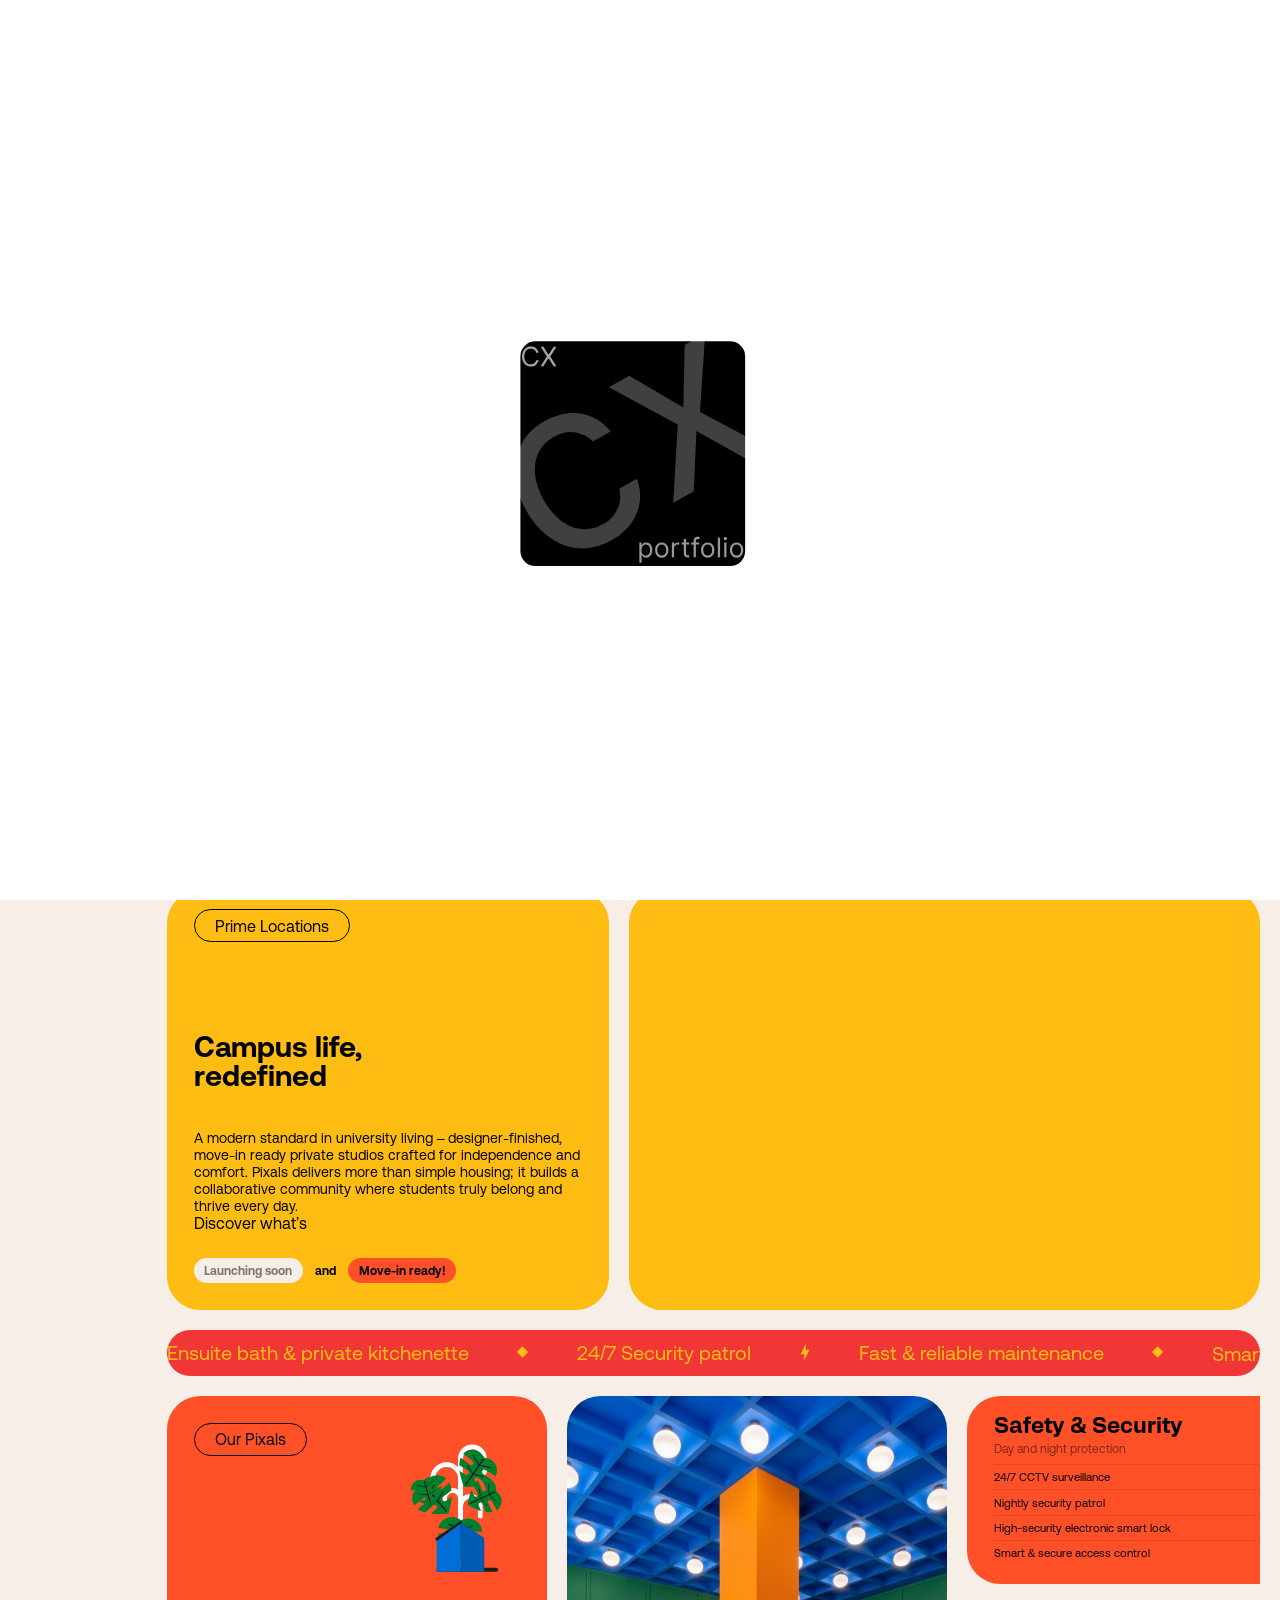
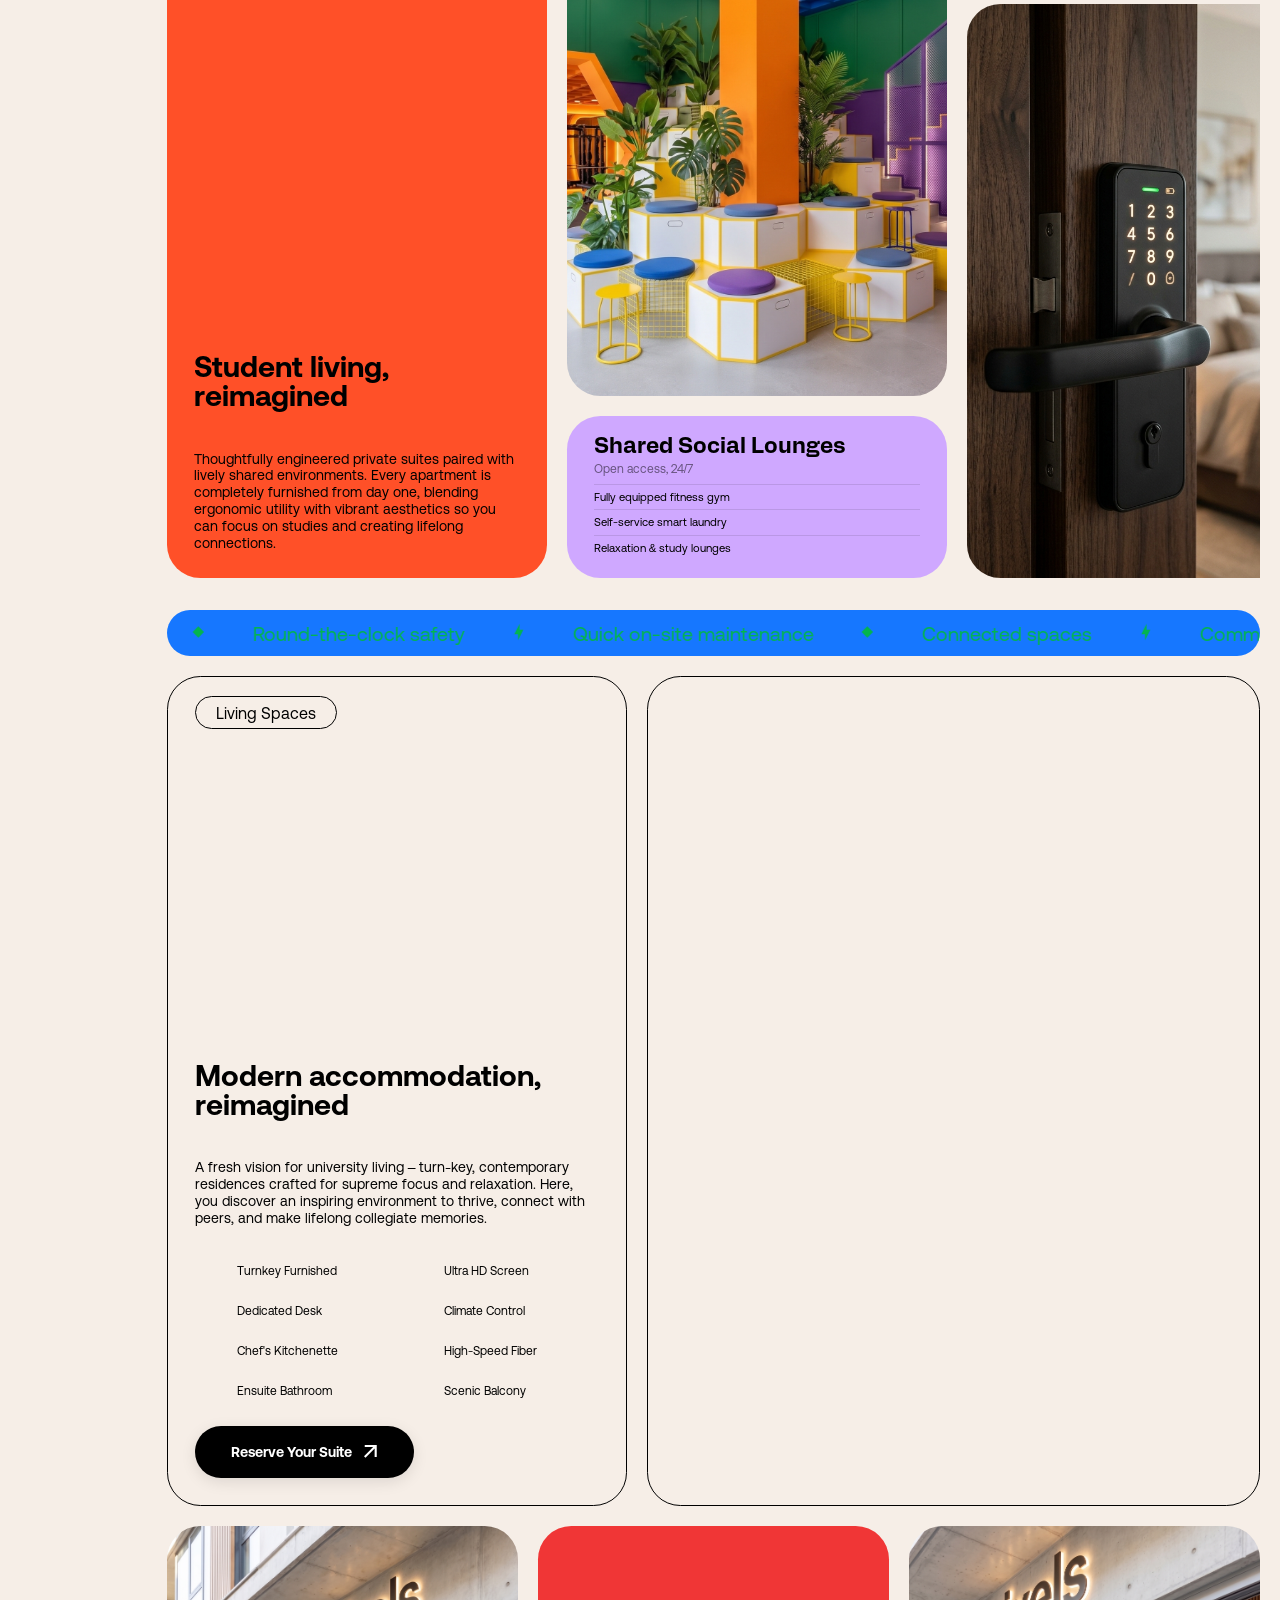
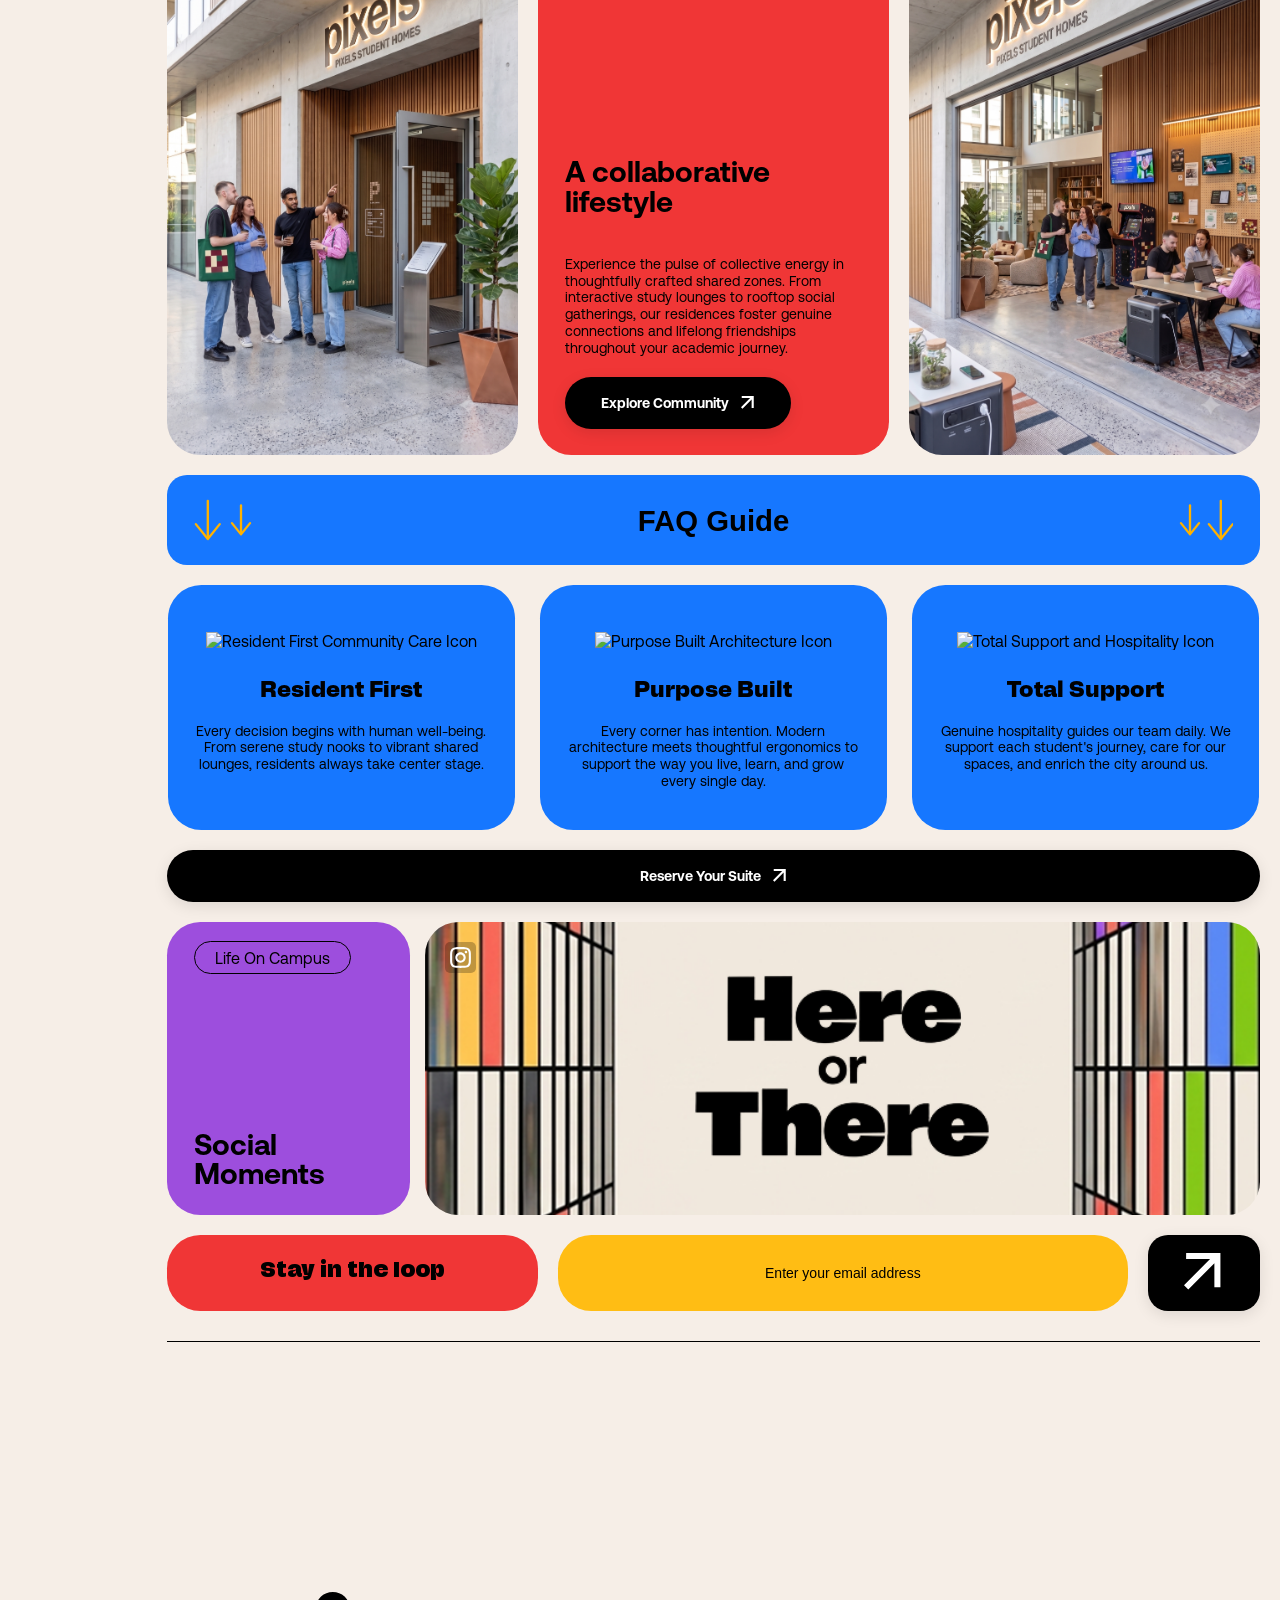
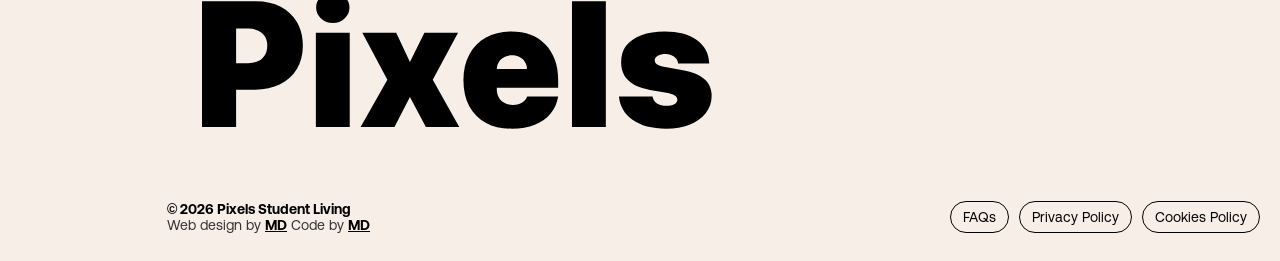
==== commit ccfc038e: "page name and model effect change" ====
--- a/index.html
+++ b/index.html
@@ -17,23 +17,41 @@
     <div class="preloader">
         <svg class="logo" width="598" height="245" viewBox="0 0 598 245" fill="none" xmlns="http://www.w3.org/2000/svg">
             <g class="unique">
-                <path d="M70.1151 233L60.0298 196.636H65.8004L72.8849 224.797H73.2223L80.5909 196.636H86.3082L93.6768 224.815H94.0142L101.081 196.636H106.869L96.7663 233H91.2443L83.5916 205.763H83.3075L75.6548 233H70.1151ZM120.515 233.55C117.828 233.55 115.513 232.976 113.572 231.828C111.643 230.668 110.151 229.04 109.098 226.945C108.056 224.838 107.535 222.37 107.535 219.541C107.535 216.748 108.056 214.286 109.098 212.155C110.151 210.024 111.619 208.361 113.501 207.165C115.395 205.97 117.609 205.372 120.142 205.372C121.681 205.372 123.172 205.627 124.616 206.136C126.06 206.645 127.356 207.444 128.505 208.533C129.653 209.622 130.558 211.036 131.221 212.776C131.884 214.504 132.216 216.606 132.216 219.08V220.962H110.536V216.984H127.013C127.013 215.588 126.729 214.351 126.161 213.273C125.593 212.184 124.794 211.326 123.764 210.699C122.746 210.071 121.55 209.758 120.177 209.758C118.686 209.758 117.384 210.125 116.271 210.859C115.17 211.581 114.318 212.528 113.714 213.7C113.122 214.86 112.826 216.12 112.826 217.482V220.589C112.826 222.412 113.146 223.962 113.785 225.241C114.436 226.519 115.342 227.496 116.502 228.17C117.662 228.833 119.017 229.165 120.568 229.165C121.574 229.165 122.491 229.023 123.32 228.739C124.149 228.443 124.865 228.005 125.468 227.425C126.072 226.845 126.534 226.129 126.853 225.276L131.878 226.182C131.476 227.661 130.754 228.958 129.712 230.07C128.682 231.171 127.386 232.029 125.824 232.645C124.273 233.249 122.503 233.55 120.515 233.55ZM143.415 196.636V233H138.106V196.636H143.415ZM162.045 233.55C159.405 233.55 157.133 232.953 155.227 231.757C153.333 230.55 151.877 228.887 150.859 226.768C149.841 224.649 149.332 222.222 149.332 219.488C149.332 216.718 149.853 214.274 150.895 212.155C151.936 210.024 153.404 208.361 155.298 207.165C157.192 205.97 159.423 205.372 161.992 205.372C164.063 205.372 165.91 205.757 167.532 206.526C169.153 207.284 170.461 208.349 171.456 209.722C172.462 211.095 173.06 212.699 173.249 214.534H168.082C167.798 213.256 167.147 212.155 166.129 211.232C165.123 210.308 163.773 209.847 162.081 209.847C160.601 209.847 159.305 210.237 158.192 211.018C157.091 211.788 156.233 212.889 155.618 214.321C155.002 215.741 154.694 217.422 154.694 219.364C154.694 221.352 154.996 223.069 155.6 224.513C156.203 225.957 157.056 227.076 158.157 227.869C159.269 228.662 160.577 229.058 162.081 229.058C163.087 229.058 163.998 228.875 164.815 228.508C165.644 228.129 166.336 227.59 166.892 226.892C167.461 226.194 167.857 225.353 168.082 224.371H173.249C173.06 226.134 172.485 227.709 171.527 229.094C170.568 230.479 169.283 231.568 167.674 232.361C166.076 233.154 164.199 233.55 162.045 233.55ZM190.414 233.55C187.857 233.55 185.626 232.964 183.72 231.793C181.815 230.621 180.335 228.981 179.281 226.874C178.228 224.767 177.701 222.305 177.701 219.488C177.701 216.659 178.228 214.185 179.281 212.066C180.335 209.947 181.815 208.302 183.72 207.13C185.626 205.958 187.857 205.372 190.414 205.372C192.971 205.372 195.202 205.958 197.108 207.13C199.014 208.302 200.494 209.947 201.547 212.066C202.601 214.185 203.127 216.659 203.127 219.488C203.127 222.305 202.601 224.767 201.547 226.874C200.494 228.981 199.014 230.621 197.108 231.793C195.202 232.964 192.971 233.55 190.414 233.55ZM190.432 229.094C192.089 229.094 193.462 228.656 194.551 227.78C195.64 226.904 196.445 225.738 196.966 224.282C197.499 222.826 197.765 221.222 197.765 219.47C197.765 217.73 197.499 216.132 196.966 214.676C196.445 213.208 195.64 212.031 194.551 211.143C193.462 210.255 192.089 209.811 190.432 209.811C188.763 209.811 187.378 210.255 186.277 211.143C185.188 212.031 184.377 213.208 183.845 214.676C183.324 216.132 183.063 217.73 183.063 219.47C183.063 221.222 183.324 222.826 183.845 224.282C184.377 225.738 185.188 226.904 186.277 227.78C187.378 228.656 188.763 229.094 190.432 229.094ZM209.053 233V205.727H214.149V210.166H214.487C215.055 208.663 215.984 207.491 217.274 206.651C218.564 205.798 220.109 205.372 221.908 205.372C223.731 205.372 225.258 205.798 226.489 206.651C227.732 207.503 228.65 208.675 229.241 210.166H229.526C230.177 208.71 231.212 207.55 232.633 206.686C234.053 205.81 235.746 205.372 237.711 205.372C240.185 205.372 242.203 206.147 243.766 207.698C245.34 209.249 246.127 211.587 246.127 214.712V233H240.818V215.209C240.818 213.362 240.315 212.025 239.309 211.196C238.303 210.367 237.101 209.953 235.705 209.953C233.976 209.953 232.633 210.486 231.674 211.551C230.715 212.605 230.236 213.96 230.236 215.617V233H224.945V214.871C224.945 213.392 224.483 212.202 223.56 211.303C222.636 210.403 221.435 209.953 219.955 209.953C218.949 209.953 218.02 210.219 217.168 210.752C216.327 211.273 215.647 212.001 215.126 212.936C214.617 213.871 214.362 214.954 214.362 216.185V233H209.053ZM264.997 233.55C262.31 233.55 259.996 232.976 258.055 231.828C256.125 230.668 254.634 229.04 253.58 226.945C252.538 224.838 252.018 222.37 252.018 219.541C252.018 216.748 252.538 214.286 253.58 212.155C254.634 210.024 256.101 208.361 257.983 207.165C259.877 205.97 262.091 205.372 264.624 205.372C266.163 205.372 267.654 205.627 269.099 206.136C270.543 206.645 271.839 207.444 272.987 208.533C274.135 209.622 275.041 211.036 275.704 212.776C276.367 214.504 276.698 216.606 276.698 219.08V220.962H255.018V216.984H271.496C271.496 215.588 271.211 214.351 270.643 213.273C270.075 212.184 269.276 211.326 268.246 210.699C267.228 210.071 266.033 209.758 264.66 209.758C263.168 209.758 261.866 210.125 260.753 210.859C259.653 211.581 258.8 212.528 258.197 213.7C257.605 214.86 257.309 216.12 257.309 217.482V220.589C257.309 222.412 257.628 223.962 258.268 225.241C258.919 226.519 259.824 227.496 260.984 228.17C262.144 228.833 263.5 229.165 265.05 229.165C266.056 229.165 266.974 229.023 267.802 228.739C268.631 228.443 269.347 228.005 269.951 227.425C270.555 226.845 271.016 226.129 271.336 225.276L276.361 226.182C275.958 227.661 275.236 228.958 274.194 230.07C273.165 231.171 271.868 232.029 270.306 232.645C268.755 233.249 266.986 233.55 264.997 233.55ZM308.552 205.727V209.989H293.655V205.727H308.552ZM297.65 199.193H302.959V224.992C302.959 226.022 303.113 226.797 303.42 227.318C303.728 227.827 304.125 228.176 304.61 228.366C305.107 228.543 305.646 228.632 306.226 228.632C306.652 228.632 307.025 228.603 307.344 228.543C307.664 228.484 307.912 228.437 308.09 228.401L309.049 232.787C308.741 232.905 308.303 233.024 307.735 233.142C307.167 233.272 306.456 233.343 305.604 233.355C304.207 233.379 302.905 233.13 301.698 232.609C300.491 232.089 299.514 231.284 298.768 230.195C298.023 229.106 297.65 227.738 297.65 226.093V199.193ZM325.619 233.55C323.063 233.55 320.831 232.964 318.925 231.793C317.02 230.621 315.54 228.981 314.487 226.874C313.433 224.767 312.906 222.305 312.906 219.488C312.906 216.659 313.433 214.185 314.487 212.066C315.54 209.947 317.02 208.302 318.925 207.13C320.831 205.958 323.063 205.372 325.619 205.372C328.176 205.372 330.407 205.958 332.313 207.13C334.219 208.302 335.699 209.947 336.752 212.066C337.806 214.185 338.332 216.659 338.332 219.488C338.332 222.305 337.806 224.767 336.752 226.874C335.699 228.981 334.219 230.621 332.313 231.793C330.407 232.964 328.176 233.55 325.619 233.55ZM325.637 229.094C327.294 229.094 328.667 228.656 329.756 227.78C330.845 226.904 331.65 225.738 332.171 224.282C332.704 222.826 332.97 221.222 332.97 219.47C332.97 217.73 332.704 216.132 332.171 214.676C331.65 213.208 330.845 212.031 329.756 211.143C328.667 210.255 327.294 209.811 325.637 209.811C323.968 209.811 322.583 210.255 321.482 211.143C320.393 212.031 319.582 213.208 319.05 214.676C318.529 216.132 318.268 217.73 318.268 219.47C318.268 221.222 318.529 222.826 319.05 224.282C319.582 225.738 320.393 226.904 321.482 227.78C322.583 228.656 323.968 229.094 325.637 229.094ZM357.917 233V196.636H370.879C373.708 196.636 376.051 197.151 377.91 198.181C379.768 199.211 381.159 200.62 382.082 202.407C383.006 204.183 383.467 206.183 383.467 208.408C383.467 210.646 383 212.658 382.065 214.445C381.141 216.221 379.745 217.629 377.874 218.671C376.016 219.701 373.678 220.216 370.861 220.216H361.947V215.564H370.364C372.151 215.564 373.601 215.256 374.714 214.641C375.826 214.013 376.643 213.161 377.164 212.084C377.685 211.007 377.945 209.781 377.945 208.408C377.945 207.035 377.685 205.816 377.164 204.751C376.643 203.685 375.821 202.851 374.696 202.247C373.583 201.643 372.116 201.342 370.293 201.342H363.403V233H357.917ZM389.473 233V205.727H394.782V233H389.473ZM392.154 201.519C391.231 201.519 390.438 201.211 389.775 200.596C389.124 199.969 388.798 199.223 388.798 198.359C388.798 197.483 389.124 196.737 389.775 196.121C390.438 195.494 391.231 195.18 392.154 195.18C393.078 195.18 393.865 195.494 394.516 196.121C395.179 196.737 395.51 197.483 395.51 198.359C395.51 199.223 395.179 199.969 394.516 200.596C393.865 201.211 393.078 201.519 392.154 201.519ZM406.115 205.727L412.134 216.345L418.206 205.727H424.012L415.507 219.364L424.083 233H418.277L412.134 222.808L406.008 233H400.184L408.672 219.364L400.291 205.727H406.115ZM440.143 233.55C437.456 233.55 435.142 232.976 433.201 231.828C431.272 230.668 429.78 229.04 428.727 226.945C427.685 224.838 427.164 222.37 427.164 219.541C427.164 216.748 427.685 214.286 428.727 212.155C429.78 210.024 431.248 208.361 433.13 207.165C435.024 205.97 437.237 205.372 439.771 205.372C441.309 205.372 442.801 205.627 444.245 206.136C445.689 206.645 446.985 207.444 448.134 208.533C449.282 209.622 450.187 211.036 450.85 212.776C451.513 214.504 451.844 216.606 451.844 219.08V220.962H430.165V216.984H446.642C446.642 215.588 446.358 214.351 445.79 213.273C445.222 212.184 444.423 211.326 443.393 210.699C442.375 210.071 441.179 209.758 439.806 209.758C438.315 209.758 437.013 210.125 435.9 210.859C434.799 211.581 433.947 212.528 433.343 213.7C432.751 214.86 432.455 216.12 432.455 217.482V220.589C432.455 222.412 432.775 223.962 433.414 225.241C434.065 226.519 434.971 227.496 436.131 228.17C437.291 228.833 438.646 229.165 440.197 229.165C441.203 229.165 442.12 229.023 442.949 228.739C443.777 228.443 444.494 228.005 445.097 227.425C445.701 226.845 446.163 226.129 446.482 225.276L451.507 226.182C451.105 227.661 450.383 228.958 449.341 230.07C448.311 231.171 447.015 232.029 445.452 232.645C443.902 233.249 442.132 233.55 440.143 233.55ZM463.044 196.636V233H457.735V196.636H463.044ZM490.623 212.386L485.811 213.238C485.61 212.622 485.29 212.036 484.852 211.48C484.426 210.924 483.846 210.468 483.112 210.113C482.378 209.758 481.461 209.58 480.36 209.58C478.857 209.58 477.602 209.918 476.596 210.592C475.59 211.255 475.087 212.113 475.087 213.167C475.087 214.078 475.424 214.812 476.099 215.369C476.773 215.925 477.862 216.381 479.366 216.736L483.698 217.73C486.208 218.31 488.078 219.204 489.309 220.411C490.54 221.619 491.156 223.187 491.156 225.116C491.156 226.75 490.682 228.206 489.735 229.484C488.8 230.751 487.492 231.745 485.811 232.467C484.142 233.189 482.207 233.55 480.005 233.55C476.951 233.55 474.459 232.899 472.53 231.597C470.6 230.283 469.417 228.419 468.979 226.004L474.11 225.223C474.43 226.561 475.087 227.573 476.081 228.259C477.075 228.934 478.371 229.271 479.969 229.271C481.71 229.271 483.1 228.91 484.142 228.188C485.184 227.454 485.705 226.561 485.705 225.507C485.705 224.655 485.385 223.939 484.746 223.359C484.118 222.779 483.154 222.341 481.852 222.045L477.235 221.033C474.69 220.453 472.808 219.529 471.589 218.263C470.381 216.996 469.778 215.392 469.778 213.451C469.778 211.841 470.228 210.433 471.127 209.225C472.027 208.018 473.27 207.077 474.856 206.402C476.442 205.715 478.259 205.372 480.307 205.372C483.254 205.372 485.574 206.011 487.267 207.29C488.96 208.556 490.078 210.255 490.623 212.386Z" fill="black" />
+                <path
+                    d="M70.1151 233L60.0298 196.636H65.8004L72.8849 224.797H73.2223L80.5909 196.636H86.3082L93.6768 224.815H94.0142L101.081 196.636H106.869L96.7663 233H91.2443L83.5916 205.763H83.3075L75.6548 233H70.1151ZM120.515 233.55C117.828 233.55 115.513 232.976 113.572 231.828C111.643 230.668 110.151 229.04 109.098 226.945C108.056 224.838 107.535 222.37 107.535 219.541C107.535 216.748 108.056 214.286 109.098 212.155C110.151 210.024 111.619 208.361 113.501 207.165C115.395 205.97 117.609 205.372 120.142 205.372C121.681 205.372 123.172 205.627 124.616 206.136C126.06 206.645 127.356 207.444 128.505 208.533C129.653 209.622 130.558 211.036 131.221 212.776C131.884 214.504 132.216 216.606 132.216 219.08V220.962H110.536V216.984H127.013C127.013 215.588 126.729 214.351 126.161 213.273C125.593 212.184 124.794 211.326 123.764 210.699C122.746 210.071 121.55 209.758 120.177 209.758C118.686 209.758 117.384 210.125 116.271 210.859C115.17 211.581 114.318 212.528 113.714 213.7C113.122 214.86 112.826 216.12 112.826 217.482V220.589C112.826 222.412 113.146 223.962 113.785 225.241C114.436 226.519 115.342 227.496 116.502 228.17C117.662 228.833 119.017 229.165 120.568 229.165C121.574 229.165 122.491 229.023 123.32 228.739C124.149 228.443 124.865 228.005 125.468 227.425C126.072 226.845 126.534 226.129 126.853 225.276L131.878 226.182C131.476 227.661 130.754 228.958 129.712 230.07C128.682 231.171 127.386 232.029 125.824 232.645C124.273 233.249 122.503 233.55 120.515 233.55ZM143.415 196.636V233H138.106V196.636H143.415ZM162.045 233.55C159.405 233.55 157.133 232.953 155.227 231.757C153.333 230.55 151.877 228.887 150.859 226.768C149.841 224.649 149.332 222.222 149.332 219.488C149.332 216.718 149.853 214.274 150.895 212.155C151.936 210.024 153.404 208.361 155.298 207.165C157.192 205.97 159.423 205.372 161.992 205.372C164.063 205.372 165.91 205.757 167.532 206.526C169.153 207.284 170.461 208.349 171.456 209.722C172.462 211.095 173.06 212.699 173.249 214.534H168.082C167.798 213.256 167.147 212.155 166.129 211.232C165.123 210.308 163.773 209.847 162.081 209.847C160.601 209.847 159.305 210.237 158.192 211.018C157.091 211.788 156.233 212.889 155.618 214.321C155.002 215.741 154.694 217.422 154.694 219.364C154.694 221.352 154.996 223.069 155.6 224.513C156.203 225.957 157.056 227.076 158.157 227.869C159.269 228.662 160.577 229.058 162.081 229.058C163.087 229.058 163.998 228.875 164.815 228.508C165.644 228.129 166.336 227.59 166.892 226.892C167.461 226.194 167.857 225.353 168.082 224.371H173.249C173.06 226.134 172.485 227.709 171.527 229.094C170.568 230.479 169.283 231.568 167.674 232.361C166.076 233.154 164.199 233.55 162.045 233.55ZM190.414 233.55C187.857 233.55 185.626 232.964 183.72 231.793C181.815 230.621 180.335 228.981 179.281 226.874C178.228 224.767 177.701 222.305 177.701 219.488C177.701 216.659 178.228 214.185 179.281 212.066C180.335 209.947 181.815 208.302 183.72 207.13C185.626 205.958 187.857 205.372 190.414 205.372C192.971 205.372 195.202 205.958 197.108 207.13C199.014 208.302 200.494 209.947 201.547 212.066C202.601 214.185 203.127 216.659 203.127 219.488C203.127 222.305 202.601 224.767 201.547 226.874C200.494 228.981 199.014 230.621 197.108 231.793C195.202 232.964 192.971 233.55 190.414 233.55ZM190.432 229.094C192.089 229.094 193.462 228.656 194.551 227.78C195.64 226.904 196.445 225.738 196.966 224.282C197.499 222.826 197.765 221.222 197.765 219.47C197.765 217.73 197.499 216.132 196.966 214.676C196.445 213.208 195.64 212.031 194.551 211.143C193.462 210.255 192.089 209.811 190.432 209.811C188.763 209.811 187.378 210.255 186.277 211.143C185.188 212.031 184.377 213.208 183.845 214.676C183.324 216.132 183.063 217.73 183.063 219.47C183.063 221.222 183.324 222.826 183.845 224.282C184.377 225.738 185.188 226.904 186.277 227.78C187.378 228.656 188.763 229.094 190.432 229.094ZM209.053 233V205.727H214.149V210.166H214.487C215.055 208.663 215.984 207.491 217.274 206.651C218.564 205.798 220.109 205.372 221.908 205.372C223.731 205.372 225.258 205.798 226.489 206.651C227.732 207.503 228.65 208.675 229.241 210.166H229.526C230.177 208.71 231.212 207.55 232.633 206.686C234.053 205.81 235.746 205.372 237.711 205.372C240.185 205.372 242.203 206.147 243.766 207.698C245.34 209.249 246.127 211.587 246.127 214.712V233H240.818V215.209C240.818 213.362 240.315 212.025 239.309 211.196C238.303 210.367 237.101 209.953 235.705 209.953C233.976 209.953 232.633 210.486 231.674 211.551C230.715 212.605 230.236 213.96 230.236 215.617V233H224.945V214.871C224.945 213.392 224.483 212.202 223.56 211.303C222.636 210.403 221.435 209.953 219.955 209.953C218.949 209.953 218.02 210.219 217.168 210.752C216.327 211.273 215.647 212.001 215.126 212.936C214.617 213.871 214.362 214.954 214.362 216.185V233H209.053ZM264.997 233.55C262.31 233.55 259.996 232.976 258.055 231.828C256.125 230.668 254.634 229.04 253.58 226.945C252.538 224.838 252.018 222.37 252.018 219.541C252.018 216.748 252.538 214.286 253.58 212.155C254.634 210.024 256.101 208.361 257.983 207.165C259.877 205.97 262.091 205.372 264.624 205.372C266.163 205.372 267.654 205.627 269.099 206.136C270.543 206.645 271.839 207.444 272.987 208.533C274.135 209.622 275.041 211.036 275.704 212.776C276.367 214.504 276.698 216.606 276.698 219.08V220.962H255.018V216.984H271.496C271.496 215.588 271.211 214.351 270.643 213.273C270.075 212.184 269.276 211.326 268.246 210.699C267.228 210.071 266.033 209.758 264.66 209.758C263.168 209.758 261.866 210.125 260.753 210.859C259.653 211.581 258.8 212.528 258.197 213.7C257.605 214.86 257.309 216.12 257.309 217.482V220.589C257.309 222.412 257.628 223.962 258.268 225.241C258.919 226.519 259.824 227.496 260.984 228.17C262.144 228.833 263.5 229.165 265.05 229.165C266.056 229.165 266.974 229.023 267.802 228.739C268.631 228.443 269.347 228.005 269.951 227.425C270.555 226.845 271.016 226.129 271.336 225.276L276.361 226.182C275.958 227.661 275.236 228.958 274.194 230.07C273.165 231.171 271.868 232.029 270.306 232.645C268.755 233.249 266.986 233.55 264.997 233.55ZM308.552 205.727V209.989H293.655V205.727H308.552ZM297.65 199.193H302.959V224.992C302.959 226.022 303.113 226.797 303.42 227.318C303.728 227.827 304.125 228.176 304.61 228.366C305.107 228.543 305.646 228.632 306.226 228.632C306.652 228.632 307.025 228.603 307.344 228.543C307.664 228.484 307.912 228.437 308.09 228.401L309.049 232.787C308.741 232.905 308.303 233.024 307.735 233.142C307.167 233.272 306.456 233.343 305.604 233.355C304.207 233.379 302.905 233.13 301.698 232.609C300.491 232.089 299.514 231.284 298.768 230.195C298.023 229.106 297.65 227.738 297.65 226.093V199.193ZM325.619 233.55C323.063 233.55 320.831 232.964 318.925 231.793C317.02 230.621 315.54 228.981 314.487 226.874C313.433 224.767 312.906 222.305 312.906 219.488C312.906 216.659 313.433 214.185 314.487 212.066C315.54 209.947 317.02 208.302 318.925 207.13C320.831 205.958 323.063 205.372 325.619 205.372C328.176 205.372 330.407 205.958 332.313 207.13C334.219 208.302 335.699 209.947 336.752 212.066C337.806 214.185 338.332 216.659 338.332 219.488C338.332 222.305 337.806 224.767 336.752 226.874C335.699 228.981 334.219 230.621 332.313 231.793C330.407 232.964 328.176 233.55 325.619 233.55ZM325.637 229.094C327.294 229.094 328.667 228.656 329.756 227.78C330.845 226.904 331.65 225.738 332.171 224.282C332.704 222.826 332.97 221.222 332.97 219.47C332.97 217.73 332.704 216.132 332.171 214.676C331.65 213.208 330.845 212.031 329.756 211.143C328.667 210.255 327.294 209.811 325.637 209.811C323.968 209.811 322.583 210.255 321.482 211.143C320.393 212.031 319.582 213.208 319.05 214.676C318.529 216.132 318.268 217.73 318.268 219.47C318.268 221.222 318.529 222.826 319.05 224.282C319.582 225.738 320.393 226.904 321.482 227.78C322.583 228.656 323.968 229.094 325.637 229.094ZM357.917 233V196.636H370.879C373.708 196.636 376.051 197.151 377.91 198.181C379.768 199.211 381.159 200.62 382.082 202.407C383.006 204.183 383.467 206.183 383.467 208.408C383.467 210.646 383 212.658 382.065 214.445C381.141 216.221 379.745 217.629 377.874 218.671C376.016 219.701 373.678 220.216 370.861 220.216H361.947V215.564H370.364C372.151 215.564 373.601 215.256 374.714 214.641C375.826 214.013 376.643 213.161 377.164 212.084C377.685 211.007 377.945 209.781 377.945 208.408C377.945 207.035 377.685 205.816 377.164 204.751C376.643 203.685 375.821 202.851 374.696 202.247C373.583 201.643 372.116 201.342 370.293 201.342H363.403V233H357.917ZM389.473 233V205.727H394.782V233H389.473ZM392.154 201.519C391.231 201.519 390.438 201.211 389.775 200.596C389.124 199.969 388.798 199.223 388.798 198.359C388.798 197.483 389.124 196.737 389.775 196.121C390.438 195.494 391.231 195.18 392.154 195.18C393.078 195.18 393.865 195.494 394.516 196.121C395.179 196.737 395.51 197.483 395.51 198.359C395.51 199.223 395.179 199.969 394.516 200.596C393.865 201.211 393.078 201.519 392.154 201.519ZM406.115 205.727L412.134 216.345L418.206 205.727H424.012L415.507 219.364L424.083 233H418.277L412.134 222.808L406.008 233H400.184L408.672 219.364L400.291 205.727H406.115ZM440.143 233.55C437.456 233.55 435.142 232.976 433.201 231.828C431.272 230.668 429.78 229.04 428.727 226.945C427.685 224.838 427.164 222.37 427.164 219.541C427.164 216.748 427.685 214.286 428.727 212.155C429.78 210.024 431.248 208.361 433.13 207.165C435.024 205.97 437.237 205.372 439.771 205.372C441.309 205.372 442.801 205.627 444.245 206.136C445.689 206.645 446.985 207.444 448.134 208.533C449.282 209.622 450.187 211.036 450.85 212.776C451.513 214.504 451.844 216.606 451.844 219.08V220.962H430.165V216.984H446.642C446.642 215.588 446.358 214.351 445.79 213.273C445.222 212.184 444.423 211.326 443.393 210.699C442.375 210.071 441.179 209.758 439.806 209.758C438.315 209.758 437.013 210.125 435.9 210.859C434.799 211.581 433.947 212.528 433.343 213.7C432.751 214.86 432.455 216.12 432.455 217.482V220.589C432.455 222.412 432.775 223.962 433.414 225.241C434.065 226.519 434.971 227.496 436.131 228.17C437.291 228.833 438.646 229.165 440.197 229.165C441.203 229.165 442.12 229.023 442.949 228.739C443.777 228.443 444.494 228.005 445.097 227.425C445.701 226.845 446.163 226.129 446.482 225.276L451.507 226.182C451.105 227.661 450.383 228.958 449.341 230.07C448.311 231.171 447.015 232.029 445.452 232.645C443.902 233.249 442.132 233.55 440.143 233.55ZM463.044 196.636V233H457.735V196.636H463.044ZM490.623 212.386L485.811 213.238C485.61 212.622 485.29 212.036 484.852 211.48C484.426 210.924 483.846 210.468 483.112 210.113C482.378 209.758 481.461 209.58 480.36 209.58C478.857 209.58 477.602 209.918 476.596 210.592C475.59 211.255 475.087 212.113 475.087 213.167C475.087 214.078 475.424 214.812 476.099 215.369C476.773 215.925 477.862 216.381 479.366 216.736L483.698 217.73C486.208 218.31 488.078 219.204 489.309 220.411C490.54 221.619 491.156 223.187 491.156 225.116C491.156 226.75 490.682 228.206 489.735 229.484C488.8 230.751 487.492 231.745 485.811 232.467C484.142 233.189 482.207 233.55 480.005 233.55C476.951 233.55 474.459 232.899 472.53 231.597C470.6 230.283 469.417 228.419 468.979 226.004L474.11 225.223C474.43 226.561 475.087 227.573 476.081 228.259C477.075 228.934 478.371 229.271 479.969 229.271C481.71 229.271 483.1 228.91 484.142 228.188C485.184 227.454 485.705 226.561 485.705 225.507C485.705 224.655 485.385 223.939 484.746 223.359C484.118 222.779 483.154 222.341 481.852 222.045L477.235 221.033C474.69 220.453 472.808 219.529 471.589 218.263C470.381 216.996 469.778 215.392 469.778 213.451C469.778 211.841 470.228 210.433 471.127 209.225C472.027 208.018 473.27 207.077 474.856 206.402C476.442 205.715 478.259 205.372 480.307 205.372C483.254 205.372 485.574 206.011 487.267 207.29C488.96 208.556 490.078 210.255 490.623 212.386Z"
+                    fill="black" />
             </g>
 
             <g class="letters">
-                <path class="char" d="M12.0099 184V45.8182H66.527C77.0076 45.8182 85.9363 47.8198 93.3132 51.8232C100.69 55.7815 106.313 61.2917 110.181 68.3537C114.094 75.3707 116.051 83.4673 116.051 92.6435C116.051 101.82 114.072 109.916 110.114 116.933C106.155 123.95 100.42 129.415 92.9084 133.329C85.4415 137.242 76.4003 139.199 65.7848 139.199H31.0369V115.786H61.0618C66.6844 115.786 71.3175 114.819 74.9609 112.885C78.6494 110.906 81.3932 108.184 83.1925 104.721C85.0367 101.212 85.9588 97.1865 85.9588 92.6435C85.9588 88.0554 85.0367 84.0521 83.1925 80.6335C81.3932 77.17 78.6494 74.4936 74.9609 72.6044C71.2725 70.6702 66.5945 69.7031 60.9268 69.7031H41.2251V184H12.0099Z" fill="black" />
-                <path class="char" d="M134.488 184V80.3636H163.231V184H134.488ZM148.927 67.0043C144.653 67.0043 140.988 65.5874 137.929 62.7535C134.915 59.8748 133.408 56.4337 133.408 52.4304C133.408 48.4721 134.915 45.076 137.929 42.2422C140.988 39.3634 144.653 37.924 148.927 37.924C153.2 37.924 156.843 39.3634 159.857 42.2422C162.916 45.076 164.445 48.4721 164.445 52.4304C164.445 56.4337 162.916 59.8748 159.857 62.7535C156.843 65.5874 153.2 67.0043 148.927 67.0043Z" fill="black" />
-                <path class="char" d="M210.275 80.3636L229.302 116.596L248.801 80.3636H278.287L248.262 132.182L279.096 184H249.746L229.302 148.173L209.196 184H179.508L210.275 132.182L180.588 80.3636H210.275Z" fill="black" />
-                <path class="char" d="M338.876 186.024C328.216 186.024 319.039 183.865 311.348 179.547C303.701 175.184 297.808 169.021 293.67 161.06C289.532 153.053 287.463 143.585 287.463 132.654C287.463 121.994 289.532 112.638 293.67 104.586C297.808 96.5343 303.633 90.2595 311.145 85.7614C318.702 81.2633 327.563 79.0142 337.729 79.0142C344.566 79.0142 350.931 80.1162 356.824 82.3203C362.761 84.4794 367.934 87.7405 372.342 92.1037C376.795 96.4669 380.259 101.955 382.733 108.567C385.207 115.134 386.444 122.826 386.444 131.642V139.536H298.933V121.724H359.387C359.387 117.585 358.488 113.92 356.689 110.726C354.889 107.532 352.393 105.036 349.199 103.237C346.051 101.392 342.385 100.47 338.201 100.47C333.838 100.47 329.97 101.482 326.596 103.506C323.268 105.486 320.659 108.162 318.77 111.536C316.88 114.864 315.913 118.575 315.868 122.668V139.604C315.868 144.732 316.813 149.162 318.702 152.896C320.636 156.629 323.358 159.508 326.866 161.532C330.375 163.556 334.535 164.568 339.348 164.568C342.542 164.568 345.466 164.118 348.12 163.219C350.774 162.319 353.045 160.97 354.934 159.17C356.824 157.371 358.263 155.167 359.252 152.558L385.836 154.312C384.487 160.7 381.721 166.277 377.537 171.045C373.399 175.768 368.046 179.457 361.479 182.111C354.957 184.72 347.422 186.024 338.876 186.024Z" fill="black" />
+                <path class="char"
+                    d="M12.0099 184V45.8182H66.527C77.0076 45.8182 85.9363 47.8198 93.3132 51.8232C100.69 55.7815 106.313 61.2917 110.181 68.3537C114.094 75.3707 116.051 83.4673 116.051 92.6435C116.051 101.82 114.072 109.916 110.114 116.933C106.155 123.95 100.42 129.415 92.9084 133.329C85.4415 137.242 76.4003 139.199 65.7848 139.199H31.0369V115.786H61.0618C66.6844 115.786 71.3175 114.819 74.9609 112.885C78.6494 110.906 81.3932 108.184 83.1925 104.721C85.0367 101.212 85.9588 97.1865 85.9588 92.6435C85.9588 88.0554 85.0367 84.0521 83.1925 80.6335C81.3932 77.17 78.6494 74.4936 74.9609 72.6044C71.2725 70.6702 66.5945 69.7031 60.9268 69.7031H41.2251V184H12.0099Z"
+                    fill="black" />
+                <path class="char"
+                    d="M134.488 184V80.3636H163.231V184H134.488ZM148.927 67.0043C144.653 67.0043 140.988 65.5874 137.929 62.7535C134.915 59.8748 133.408 56.4337 133.408 52.4304C133.408 48.4721 134.915 45.076 137.929 42.2422C140.988 39.3634 144.653 37.924 148.927 37.924C153.2 37.924 156.843 39.3634 159.857 42.2422C162.916 45.076 164.445 48.4721 164.445 52.4304C164.445 56.4337 162.916 59.8748 159.857 62.7535C156.843 65.5874 153.2 67.0043 148.927 67.0043Z"
+                    fill="black" />
+                <path class="char"
+                    d="M210.275 80.3636L229.302 116.596L248.801 80.3636H278.287L248.262 132.182L279.096 184H249.746L229.302 148.173L209.196 184H179.508L210.275 132.182L180.588 80.3636H210.275Z"
+                    fill="black" />
+                <path class="char"
+                    d="M338.876 186.024C328.216 186.024 319.039 183.865 311.348 179.547C303.701 175.184 297.808 169.021 293.67 161.06C289.532 153.053 287.463 143.585 287.463 132.654C287.463 121.994 289.532 112.638 293.67 104.586C297.808 96.5343 303.633 90.2595 311.145 85.7614C318.702 81.2633 327.563 79.0142 337.729 79.0142C344.566 79.0142 350.931 80.1162 356.824 82.3203C362.761 84.4794 367.934 87.7405 372.342 92.1037C376.795 96.4669 380.259 101.955 382.733 108.567C385.207 115.134 386.444 122.826 386.444 131.642V139.536H298.933V121.724H359.387C359.387 117.585 358.488 113.92 356.689 110.726C354.889 107.532 352.393 105.036 349.199 103.237C346.051 101.392 342.385 100.47 338.201 100.47C333.838 100.47 329.97 101.482 326.596 103.506C323.268 105.486 320.659 108.162 318.77 111.536C316.88 114.864 315.913 118.575 315.868 122.668V139.604C315.868 144.732 316.813 149.162 318.702 152.896C320.636 156.629 323.358 159.508 326.866 161.532C330.375 163.556 334.535 164.568 339.348 164.568C342.542 164.568 345.466 164.118 348.12 163.219C350.774 162.319 353.045 160.97 354.934 159.17C356.824 157.371 358.263 155.167 359.252 152.558L385.836 154.312C384.487 160.7 381.721 166.277 377.537 171.045C373.399 175.768 368.046 179.457 361.479 182.111C354.957 184.72 347.422 186.024 338.876 186.024Z"
+                    fill="black" />
                 <path class="char" d="M433.944 45.8182V184H405.201V45.8182H433.944Z" fill="black" />
-                <path class="char" d="M543.197 109.916L516.883 111.536C516.433 109.286 515.466 107.262 513.982 105.463C512.497 103.619 510.541 102.157 508.112 101.077C505.728 99.9529 502.871 99.3906 499.543 99.3906C495.09 99.3906 491.334 100.335 488.275 102.224C485.216 104.069 483.687 106.543 483.687 109.646C483.687 112.12 484.677 114.212 486.656 115.921C488.635 117.63 492.031 119.002 496.844 120.037L515.601 123.815C525.677 125.884 533.189 129.213 538.137 133.801C543.084 138.389 545.558 144.417 545.558 151.884C545.558 158.676 543.557 164.636 539.553 169.763C535.595 174.891 530.152 178.895 523.225 181.773C516.343 184.607 508.404 186.024 499.408 186.024C485.689 186.024 474.758 183.168 466.617 177.455C458.52 171.698 453.775 163.871 452.38 153.975L480.651 152.491C481.505 156.674 483.575 159.868 486.858 162.072C490.142 164.231 494.347 165.31 499.475 165.31C504.513 165.31 508.561 164.343 511.62 162.409C514.724 160.43 516.298 157.888 516.343 154.785C516.298 152.176 515.196 150.039 513.037 148.375C510.878 146.666 507.549 145.361 503.051 144.462L485.104 140.886C474.983 138.862 467.449 135.353 462.501 130.36C457.598 125.367 455.146 119.002 455.146 111.266C455.146 104.608 456.946 98.8733 460.544 94.0604C464.188 89.2474 469.293 85.5365 475.86 82.9276C482.472 80.3187 490.209 79.0142 499.07 79.0142C512.16 79.0142 522.461 81.7805 529.972 87.3132C537.529 92.8459 541.937 100.38 543.197 109.916Z" fill="black" />
+                <path class="char"
+                    d="M543.197 109.916L516.883 111.536C516.433 109.286 515.466 107.262 513.982 105.463C512.497 103.619 510.541 102.157 508.112 101.077C505.728 99.9529 502.871 99.3906 499.543 99.3906C495.09 99.3906 491.334 100.335 488.275 102.224C485.216 104.069 483.687 106.543 483.687 109.646C483.687 112.12 484.677 114.212 486.656 115.921C488.635 117.63 492.031 119.002 496.844 120.037L515.601 123.815C525.677 125.884 533.189 129.213 538.137 133.801C543.084 138.389 545.558 144.417 545.558 151.884C545.558 158.676 543.557 164.636 539.553 169.763C535.595 174.891 530.152 178.895 523.225 181.773C516.343 184.607 508.404 186.024 499.408 186.024C485.689 186.024 474.758 183.168 466.617 177.455C458.52 171.698 453.775 163.871 452.38 153.975L480.651 152.491C481.505 156.674 483.575 159.868 486.858 162.072C490.142 164.231 494.347 165.31 499.475 165.31C504.513 165.31 508.561 164.343 511.62 162.409C514.724 160.43 516.298 157.888 516.343 154.785C516.298 152.176 515.196 150.039 513.037 148.375C510.878 146.666 507.549 145.361 503.051 144.462L485.104 140.886C474.983 138.862 467.449 135.353 462.501 130.36C457.598 125.367 455.146 119.002 455.146 111.266C455.146 104.608 456.946 98.8733 460.544 94.0604C464.188 89.2474 469.293 85.5365 475.86 82.9276C482.472 80.3187 490.209 79.0142 499.07 79.0142C512.16 79.0142 522.461 81.7805 529.972 87.3132C537.529 92.8459 541.937 100.38 543.197 109.916Z"
+                    fill="black" />
             </g>
 
             <g class="house-path">
                 <rect class="badge-bg" x="553" y="139" width="45" height="45" rx="3" fill="#000000" />
-                <path opacity="0.25" d="M571.261 178.845C569.09 180.054 566.935 180.584 564.796 180.432C562.657 180.281 560.664 179.541 558.817 178.212C556.97 176.884 555.403 175.064 554.115 172.752C552.804 170.4 552.079 168.084 551.941 165.803C551.807 163.507 552.237 161.417 553.229 159.534C554.225 157.635 555.769 156.103 557.859 154.938C559.487 154.031 561.123 153.515 562.765 153.39C564.408 153.264 565.949 153.512 567.388 154.133C568.827 154.753 570.05 155.731 571.058 157.066L567.5 159.049C566.641 158.145 565.517 157.547 564.128 157.253C562.744 156.944 561.269 157.227 559.701 158.101C558.314 158.874 557.299 159.913 556.657 161.219C556.02 162.51 555.774 163.971 555.919 165.602C556.069 167.218 556.631 168.9 557.605 170.649C558.602 172.438 559.752 173.839 561.054 174.852C562.366 175.859 563.744 176.441 565.188 176.598C566.642 176.749 568.073 176.433 569.48 175.649C570.405 175.133 571.154 174.505 571.729 173.763C572.303 173.021 572.684 172.204 572.87 171.309C573.057 170.415 573.026 169.484 572.776 168.517L576.334 166.534C576.895 168.013 577.083 169.521 576.9 171.059C576.721 172.581 576.162 174.026 575.224 175.391C574.291 176.741 572.97 177.892 571.261 178.845ZM574.799 145.893L585.623 152.269L585.895 139.71L589.995 137.425L588.97 153.17L602.9 160.581L598.799 162.866L588.244 156.972L587.703 169.049L583.603 171.334L584.508 155.657L570.698 148.178L574.799 145.893Z" fill="#ffffff" />
-                <path opacity="0.65" d="M556.636 141.3H556.16C556.132 141.163 556.083 141.043 556.013 140.939C555.944 140.836 555.859 140.749 555.759 140.679C555.661 140.607 555.552 140.553 555.432 140.518C555.311 140.482 555.186 140.464 555.056 140.464C554.818 140.464 554.602 140.524 554.409 140.644C554.218 140.764 554.065 140.941 553.951 141.175C553.839 141.409 553.782 141.696 553.782 142.036C553.782 142.376 553.839 142.663 553.951 142.897C554.065 143.131 554.218 143.308 554.409 143.429C554.602 143.549 554.818 143.609 555.056 143.609C555.186 143.609 555.311 143.591 555.432 143.555C555.552 143.519 555.661 143.466 555.759 143.396C555.859 143.324 555.944 143.237 556.013 143.133C556.083 143.028 556.132 142.908 556.16 142.773H556.636C556.6 142.973 556.535 143.153 556.44 143.312C556.346 143.47 556.228 143.605 556.087 143.716C555.947 143.826 555.789 143.91 555.614 143.967C555.44 144.025 555.254 144.054 555.056 144.054C554.721 144.054 554.423 143.972 554.162 143.808C553.901 143.645 553.696 143.412 553.547 143.11C553.397 142.809 553.322 142.451 553.322 142.036C553.322 141.622 553.397 141.264 553.547 140.962C553.696 140.661 553.901 140.428 554.162 140.264C554.423 140.101 554.721 140.019 555.056 140.019C555.254 140.019 555.44 140.048 555.614 140.105C555.789 140.163 555.947 140.247 556.087 140.358C556.228 140.468 556.346 140.603 556.44 140.761C556.535 140.918 556.6 141.098 556.636 141.3ZM557.603 140.073L558.615 141.707H558.646L559.658 140.073H560.218L558.983 142.036L560.218 144H559.658L558.646 142.397H558.615L557.603 144H557.043L558.308 142.036L557.043 140.073H557.603Z" fill="#ffffff" />
-                <path opacity="0.6" d="M576.815 183.355V179.305H577.252V179.772H577.306C577.339 179.721 577.385 179.656 577.444 179.577C577.504 179.496 577.589 179.425 577.701 179.362C577.813 179.298 577.965 179.266 578.157 179.266C578.405 179.266 578.624 179.328 578.813 179.452C579.002 179.576 579.15 179.752 579.256 179.98C579.362 180.207 579.415 180.476 579.415 180.785C579.415 181.097 579.362 181.367 579.256 181.596C579.15 181.824 579.003 182 578.815 182.125C578.627 182.249 578.41 182.311 578.165 182.311C577.975 182.311 577.824 182.28 577.71 182.217C577.596 182.153 577.509 182.081 577.447 182.001C577.386 181.919 577.339 181.851 577.306 181.797H577.267V183.355H576.815ZM577.259 180.777C577.259 181 577.292 181.196 577.357 181.366C577.422 181.535 577.518 181.667 577.643 181.763C577.768 181.858 577.922 181.905 578.103 181.905C578.292 181.905 578.45 181.855 578.577 181.755C578.705 181.654 578.801 181.519 578.865 181.349C578.93 181.177 578.962 180.987 578.962 180.777C578.962 180.57 578.93 180.384 578.866 180.217C578.804 180.05 578.709 179.918 578.581 179.82C578.454 179.722 578.295 179.673 578.103 179.673C577.919 179.673 577.764 179.719 577.639 179.813C577.514 179.905 577.419 180.034 577.355 180.2C577.291 180.365 577.259 180.557 577.259 180.777ZM581.302 182.311C581.036 182.311 580.803 182.248 580.602 182.122C580.402 181.995 580.246 181.818 580.134 181.59C580.023 181.363 579.967 181.097 579.967 180.793C579.967 180.486 580.023 180.218 580.134 179.989C580.246 179.76 580.402 179.583 580.602 179.456C580.803 179.329 581.036 179.266 581.302 179.266C581.568 179.266 581.8 179.329 582 179.456C582.201 179.583 582.356 179.76 582.468 179.989C582.58 180.218 582.636 180.486 582.636 180.793C582.636 181.097 582.58 181.363 582.468 181.59C582.356 181.818 582.201 181.995 582 182.122C581.8 182.248 581.568 182.311 581.302 182.311ZM581.302 181.905C581.504 181.905 581.67 181.853 581.8 181.75C581.931 181.646 582.027 181.51 582.09 181.341C582.153 181.172 582.184 180.989 582.184 180.793C582.184 180.596 582.153 180.412 582.09 180.242C582.027 180.072 581.931 179.935 581.8 179.83C581.67 179.725 581.504 179.673 581.302 179.673C581.1 179.673 580.934 179.725 580.803 179.83C580.673 179.935 580.576 180.072 580.514 180.242C580.451 180.412 580.42 180.596 580.42 180.793C580.42 180.989 580.451 181.172 580.514 181.341C580.576 181.51 580.673 181.646 580.803 181.75C580.934 181.853 581.1 181.905 581.302 181.905ZM583.327 182.25V179.305H583.765V179.749H583.795C583.849 179.604 583.946 179.485 584.087 179.395C584.227 179.304 584.386 179.259 584.562 179.259C584.595 179.259 584.637 179.259 584.687 179.26C584.737 179.262 584.774 179.264 584.8 179.266V179.726C584.785 179.723 584.75 179.717 584.695 179.709C584.641 179.7 584.584 179.696 584.524 179.696C584.381 179.696 584.253 179.726 584.14 179.786C584.029 179.845 583.941 179.926 583.876 180.031C583.812 180.135 583.78 180.253 583.78 180.386V182.25H583.327ZM586.802 179.305V179.688H585.276V179.305H586.802ZM585.72 178.599H586.173V181.406C586.173 181.534 586.192 181.63 586.229 181.694C586.267 181.757 586.316 181.799 586.374 181.82C586.434 181.841 586.498 181.851 586.564 181.851C586.614 181.851 586.655 181.849 586.687 181.843C586.719 181.837 586.744 181.832 586.764 181.828L586.856 182.235C586.825 182.246 586.782 182.258 586.727 182.269C586.672 182.282 586.603 182.288 586.518 182.288C586.39 182.288 586.265 182.261 586.142 182.206C586.021 182.151 585.92 182.067 585.839 181.955C585.76 181.842 585.72 181.7 585.72 181.529V178.599ZM588.794 179.305V179.688H587.207V179.305H588.794ZM587.682 182.25V178.898C587.682 178.729 587.722 178.589 587.801 178.476C587.88 178.364 587.983 178.279 588.11 178.223C588.236 178.167 588.37 178.139 588.511 178.139C588.622 178.139 588.713 178.148 588.783 178.165C588.853 178.183 588.906 178.2 588.94 178.215L588.81 178.607C588.787 178.599 588.755 178.589 588.714 178.578C588.674 178.566 588.622 178.561 588.557 178.561C588.407 178.561 588.299 178.598 588.233 178.674C588.167 178.749 588.135 178.86 588.135 179.005V182.25H587.682ZM590.504 182.311C590.238 182.311 590.005 182.248 589.804 182.122C589.605 181.995 589.449 181.818 589.336 181.59C589.225 181.363 589.169 181.097 589.169 180.793C589.169 180.486 589.225 180.218 589.336 179.989C589.449 179.76 589.605 179.583 589.804 179.456C590.005 179.329 590.238 179.266 590.504 179.266C590.77 179.266 591.003 179.329 591.202 179.456C591.403 179.583 591.559 179.76 591.67 179.989C591.782 180.218 591.839 180.486 591.839 180.793C591.839 181.097 591.782 181.363 591.67 181.59C591.559 181.818 591.403 181.995 591.202 182.122C591.003 182.248 590.77 182.311 590.504 182.311ZM590.504 181.905C590.706 181.905 590.872 181.853 591.003 181.75C591.133 181.646 591.229 181.51 591.292 181.341C591.355 181.172 591.386 180.989 591.386 180.793C591.386 180.596 591.355 180.412 591.292 180.242C591.229 180.072 591.133 179.935 591.003 179.83C590.872 179.725 590.706 179.673 590.504 179.673C590.302 179.673 590.136 179.725 590.005 179.83C589.875 179.935 589.778 180.072 589.716 180.242C589.653 180.412 589.622 180.596 589.622 180.793C589.622 180.989 589.653 181.172 589.716 181.341C589.778 181.51 589.875 181.646 590.005 181.75C590.136 181.853 590.302 181.905 590.504 181.905ZM592.982 178.323V182.25H592.529V178.323H592.982ZM593.811 182.25V179.305H594.263V182.25H593.811ZM594.041 178.814C593.953 178.814 593.877 178.784 593.813 178.724C593.75 178.663 593.719 178.591 593.719 178.507C593.719 178.422 593.75 178.35 593.813 178.29C593.877 178.23 593.953 178.2 594.041 178.2C594.129 178.2 594.205 178.23 594.267 178.29C594.331 178.35 594.363 178.422 594.363 178.507C594.363 178.591 594.331 178.663 594.267 178.724C594.205 178.784 594.129 178.814 594.041 178.814ZM596.289 182.311C596.023 182.311 595.79 182.248 595.589 182.122C595.39 181.995 595.234 181.818 595.121 181.59C595.01 181.363 594.954 181.097 594.954 180.793C594.954 180.486 595.01 180.218 595.121 179.989C595.234 179.76 595.39 179.583 595.589 179.456C595.79 179.329 596.023 179.266 596.289 179.266C596.555 179.266 596.788 179.329 596.987 179.456C597.188 179.583 597.344 179.76 597.455 179.989C597.567 180.218 597.624 180.486 597.624 180.793C597.624 181.097 597.567 181.363 597.455 181.59C597.344 181.818 597.188 181.995 596.987 182.122C596.788 182.248 596.555 182.311 596.289 182.311ZM596.289 181.905C596.491 181.905 596.657 181.853 596.788 181.75C596.918 181.646 597.014 181.51 597.077 181.341C597.14 181.172 597.171 180.989 597.171 180.793C597.171 180.596 597.14 180.412 597.077 180.242C597.014 180.072 596.918 179.935 596.788 179.83C596.657 179.725 596.491 179.673 596.289 179.673C596.087 179.673 595.921 179.725 595.79 179.83C595.66 179.935 595.563 180.072 595.501 180.242C595.438 180.412 595.407 180.596 595.407 180.793C595.407 180.989 595.438 181.172 595.501 181.341C595.563 181.51 595.66 181.646 595.79 181.75C595.921 181.853 596.087 181.905 596.289 181.905Z" fill="#ffffff" />
+                <path opacity="0.25"
+                    d="M571.261 178.845C569.09 180.054 566.935 180.584 564.796 180.432C562.657 180.281 560.664 179.541 558.817 178.212C556.97 176.884 555.403 175.064 554.115 172.752C552.804 170.4 552.079 168.084 551.941 165.803C551.807 163.507 552.237 161.417 553.229 159.534C554.225 157.635 555.769 156.103 557.859 154.938C559.487 154.031 561.123 153.515 562.765 153.39C564.408 153.264 565.949 153.512 567.388 154.133C568.827 154.753 570.05 155.731 571.058 157.066L567.5 159.049C566.641 158.145 565.517 157.547 564.128 157.253C562.744 156.944 561.269 157.227 559.701 158.101C558.314 158.874 557.299 159.913 556.657 161.219C556.02 162.51 555.774 163.971 555.919 165.602C556.069 167.218 556.631 168.9 557.605 170.649C558.602 172.438 559.752 173.839 561.054 174.852C562.366 175.859 563.744 176.441 565.188 176.598C566.642 176.749 568.073 176.433 569.48 175.649C570.405 175.133 571.154 174.505 571.729 173.763C572.303 173.021 572.684 172.204 572.87 171.309C573.057 170.415 573.026 169.484 572.776 168.517L576.334 166.534C576.895 168.013 577.083 169.521 576.9 171.059C576.721 172.581 576.162 174.026 575.224 175.391C574.291 176.741 572.97 177.892 571.261 178.845ZM574.799 145.893L585.623 152.269L585.895 139.71L589.995 137.425L588.97 153.17L602.9 160.581L598.799 162.866L588.244 156.972L587.703 169.049L583.603 171.334L584.508 155.657L570.698 148.178L574.799 145.893Z"
+                    fill="#ffffff" />
+                <path opacity="0.65"
+                    d="M556.636 141.3H556.16C556.132 141.163 556.083 141.043 556.013 140.939C555.944 140.836 555.859 140.749 555.759 140.679C555.661 140.607 555.552 140.553 555.432 140.518C555.311 140.482 555.186 140.464 555.056 140.464C554.818 140.464 554.602 140.524 554.409 140.644C554.218 140.764 554.065 140.941 553.951 141.175C553.839 141.409 553.782 141.696 553.782 142.036C553.782 142.376 553.839 142.663 553.951 142.897C554.065 143.131 554.218 143.308 554.409 143.429C554.602 143.549 554.818 143.609 555.056 143.609C555.186 143.609 555.311 143.591 555.432 143.555C555.552 143.519 555.661 143.466 555.759 143.396C555.859 143.324 555.944 143.237 556.013 143.133C556.083 143.028 556.132 142.908 556.16 142.773H556.636C556.6 142.973 556.535 143.153 556.44 143.312C556.346 143.47 556.228 143.605 556.087 143.716C555.947 143.826 555.789 143.91 555.614 143.967C555.44 144.025 555.254 144.054 555.056 144.054C554.721 144.054 554.423 143.972 554.162 143.808C553.901 143.645 553.696 143.412 553.547 143.11C553.397 142.809 553.322 142.451 553.322 142.036C553.322 141.622 553.397 141.264 553.547 140.962C553.696 140.661 553.901 140.428 554.162 140.264C554.423 140.101 554.721 140.019 555.056 140.019C555.254 140.019 555.44 140.048 555.614 140.105C555.789 140.163 555.947 140.247 556.087 140.358C556.228 140.468 556.346 140.603 556.44 140.761C556.535 140.918 556.6 141.098 556.636 141.3ZM557.603 140.073L558.615 141.707H558.646L559.658 140.073H560.218L558.983 142.036L560.218 144H559.658L558.646 142.397H558.615L557.603 144H557.043L558.308 142.036L557.043 140.073H557.603Z"
+                    fill="#ffffff" />
+                <path opacity="0.6"
+                    d="M576.815 183.355V179.305H577.252V179.772H577.306C577.339 179.721 577.385 179.656 577.444 179.577C577.504 179.496 577.589 179.425 577.701 179.362C577.813 179.298 577.965 179.266 578.157 179.266C578.405 179.266 578.624 179.328 578.813 179.452C579.002 179.576 579.15 179.752 579.256 179.98C579.362 180.207 579.415 180.476 579.415 180.785C579.415 181.097 579.362 181.367 579.256 181.596C579.15 181.824 579.003 182 578.815 182.125C578.627 182.249 578.41 182.311 578.165 182.311C577.975 182.311 577.824 182.28 577.71 182.217C577.596 182.153 577.509 182.081 577.447 182.001C577.386 181.919 577.339 181.851 577.306 181.797H577.267V183.355H576.815ZM577.259 180.777C577.259 181 577.292 181.196 577.357 181.366C577.422 181.535 577.518 181.667 577.643 181.763C577.768 181.858 577.922 181.905 578.103 181.905C578.292 181.905 578.45 181.855 578.577 181.755C578.705 181.654 578.801 181.519 578.865 181.349C578.93 181.177 578.962 180.987 578.962 180.777C578.962 180.57 578.93 180.384 578.866 180.217C578.804 180.05 578.709 179.918 578.581 179.82C578.454 179.722 578.295 179.673 578.103 179.673C577.919 179.673 577.764 179.719 577.639 179.813C577.514 179.905 577.419 180.034 577.355 180.2C577.291 180.365 577.259 180.557 577.259 180.777ZM581.302 182.311C581.036 182.311 580.803 182.248 580.602 182.122C580.402 181.995 580.246 181.818 580.134 181.59C580.023 181.363 579.967 181.097 579.967 180.793C579.967 180.486 580.023 180.218 580.134 179.989C580.246 179.76 580.402 179.583 580.602 179.456C580.803 179.329 581.036 179.266 581.302 179.266C581.568 179.266 581.8 179.329 582 179.456C582.201 179.583 582.356 179.76 582.468 179.989C582.58 180.218 582.636 180.486 582.636 180.793C582.636 181.097 582.58 181.363 582.468 181.59C582.356 181.818 582.201 181.995 582 182.122C581.8 182.248 581.568 182.311 581.302 182.311ZM581.302 181.905C581.504 181.905 581.67 181.853 581.8 181.75C581.931 181.646 582.027 181.51 582.09 181.341C582.153 181.172 582.184 180.989 582.184 180.793C582.184 180.596 582.153 180.412 582.09 180.242C582.027 180.072 581.931 179.935 581.8 179.83C581.67 179.725 581.504 179.673 581.302 179.673C581.1 179.673 580.934 179.725 580.803 179.83C580.673 179.935 580.576 180.072 580.514 180.242C580.451 180.412 580.42 180.596 580.42 180.793C580.42 180.989 580.451 181.172 580.514 181.341C580.576 181.51 580.673 181.646 580.803 181.75C580.934 181.853 581.1 181.905 581.302 181.905ZM583.327 182.25V179.305H583.765V179.749H583.795C583.849 179.604 583.946 179.485 584.087 179.395C584.227 179.304 584.386 179.259 584.562 179.259C584.595 179.259 584.637 179.259 584.687 179.26C584.737 179.262 584.774 179.264 584.8 179.266V179.726C584.785 179.723 584.75 179.717 584.695 179.709C584.641 179.7 584.584 179.696 584.524 179.696C584.381 179.696 584.253 179.726 584.14 179.786C584.029 179.845 583.941 179.926 583.876 180.031C583.812 180.135 583.78 180.253 583.78 180.386V182.25H583.327ZM586.802 179.305V179.688H585.276V179.305H586.802ZM585.72 178.599H586.173V181.406C586.173 181.534 586.192 181.63 586.229 181.694C586.267 181.757 586.316 181.799 586.374 181.82C586.434 181.841 586.498 181.851 586.564 181.851C586.614 181.851 586.655 181.849 586.687 181.843C586.719 181.837 586.744 181.832 586.764 181.828L586.856 182.235C586.825 182.246 586.782 182.258 586.727 182.269C586.672 182.282 586.603 182.288 586.518 182.288C586.39 182.288 586.265 182.261 586.142 182.206C586.021 182.151 585.92 182.067 585.839 181.955C585.76 181.842 585.72 181.7 585.72 181.529V178.599ZM588.794 179.305V179.688H587.207V179.305H588.794ZM587.682 182.25V178.898C587.682 178.729 587.722 178.589 587.801 178.476C587.88 178.364 587.983 178.279 588.11 178.223C588.236 178.167 588.37 178.139 588.511 178.139C588.622 178.139 588.713 178.148 588.783 178.165C588.853 178.183 588.906 178.2 588.94 178.215L588.81 178.607C588.787 178.599 588.755 178.589 588.714 178.578C588.674 178.566 588.622 178.561 588.557 178.561C588.407 178.561 588.299 178.598 588.233 178.674C588.167 178.749 588.135 178.86 588.135 179.005V182.25H587.682ZM590.504 182.311C590.238 182.311 590.005 182.248 589.804 182.122C589.605 181.995 589.449 181.818 589.336 181.59C589.225 181.363 589.169 181.097 589.169 180.793C589.169 180.486 589.225 180.218 589.336 179.989C589.449 179.76 589.605 179.583 589.804 179.456C590.005 179.329 590.238 179.266 590.504 179.266C590.77 179.266 591.003 179.329 591.202 179.456C591.403 179.583 591.559 179.76 591.67 179.989C591.782 180.218 591.839 180.486 591.839 180.793C591.839 181.097 591.782 181.363 591.67 181.59C591.559 181.818 591.403 181.995 591.202 182.122C591.003 182.248 590.77 182.311 590.504 182.311ZM590.504 181.905C590.706 181.905 590.872 181.853 591.003 181.75C591.133 181.646 591.229 181.51 591.292 181.341C591.355 181.172 591.386 180.989 591.386 180.793C591.386 180.596 591.355 180.412 591.292 180.242C591.229 180.072 591.133 179.935 591.003 179.83C590.872 179.725 590.706 179.673 590.504 179.673C590.302 179.673 590.136 179.725 590.005 179.83C589.875 179.935 589.778 180.072 589.716 180.242C589.653 180.412 589.622 180.596 589.622 180.793C589.622 180.989 589.653 181.172 589.716 181.341C589.778 181.51 589.875 181.646 590.005 181.75C590.136 181.853 590.302 181.905 590.504 181.905ZM592.982 178.323V182.25H592.529V178.323H592.982ZM593.811 182.25V179.305H594.263V182.25H593.811ZM594.041 178.814C593.953 178.814 593.877 178.784 593.813 178.724C593.75 178.663 593.719 178.591 593.719 178.507C593.719 178.422 593.75 178.35 593.813 178.29C593.877 178.23 593.953 178.2 594.041 178.2C594.129 178.2 594.205 178.23 594.267 178.29C594.331 178.35 594.363 178.422 594.363 178.507C594.363 178.591 594.331 178.663 594.267 178.724C594.205 178.784 594.129 178.814 594.041 178.814ZM596.289 182.311C596.023 182.311 595.79 182.248 595.589 182.122C595.39 181.995 595.234 181.818 595.121 181.59C595.01 181.363 594.954 181.097 594.954 180.793C594.954 180.486 595.01 180.218 595.121 179.989C595.234 179.76 595.39 179.583 595.589 179.456C595.79 179.329 596.023 179.266 596.289 179.266C596.555 179.266 596.788 179.329 596.987 179.456C597.188 179.583 597.344 179.76 597.455 179.989C597.567 180.218 597.624 180.486 597.624 180.793C597.624 181.097 597.567 181.363 597.455 181.59C597.344 181.818 597.188 181.995 596.987 182.122C596.788 182.248 596.555 182.311 596.289 182.311ZM596.289 181.905C596.491 181.905 596.657 181.853 596.788 181.75C596.918 181.646 597.014 181.51 597.077 181.341C597.14 181.172 597.171 180.989 597.171 180.793C597.171 180.596 597.14 180.412 597.077 180.242C597.014 180.072 596.918 179.935 596.788 179.83C596.657 179.725 596.491 179.673 596.289 179.673C596.087 179.673 595.921 179.725 595.79 179.83C595.66 179.935 595.563 180.072 595.501 180.242C595.438 180.412 595.407 180.596 595.407 180.793C595.407 180.989 595.438 181.172 595.501 181.341C595.563 181.51 595.66 181.646 595.79 181.75C595.921 181.853 596.087 181.905 596.289 181.905Z"
+                    fill="#ffffff" />
             </g>
 
         </svg>
@@ -117,7 +135,7 @@
                     <div class="blocker"></div>
                 </li>
                 <li>
-                    <a href="our_way_of_leving.html" class="card-yellow" title="Our Way of Living">
+                    <a href="life_with_pixals.html" class="card-yellow" title="Life with pixals">
                         <div class="header-num-arrow">
                             <span>02</span>
                             <svg width="11" height="11" viewBox="0 0 11 11" fill="none"
@@ -127,7 +145,7 @@
                                     fill="black"></path>
                             </svg>
                         </div>
-                        <div class="header-content">Our way of living</div>
+                        <div class="header-content">Life with pixals</div>
                     </a>
                 </li>
                 <li>
@@ -162,9 +180,9 @@
             </ul>
             <div class="header-footer-actions">
                 <a href="javascript:void(0)" class="card-purple card-book js-color-button-fill" id="headerBookBtn"
-                    title="Book your Unit" onclick="if(window.openCustomSidebar){window.openCustomSidebar(event);}"
-                    data-color="#a85eff" role="button" aria-label="Book your Unit">
-                    <div class="book-text">Book your Unit</div>
+                    title="pixal" onclick="if(window.openCustomSidebar){window.openCustomSidebar(event);}"
+                    data-color="#a85eff" role="button" aria-label="pixal">
+                    <div class="book-text">pixal</div>
                     <svg class="shape-overlays" viewBox="0 0 100 100" preserveAspectRatio="none">
                         <path class="shape-overlays__path _1" fill="#FFB200"
                             d="M 0 0 C 25 0 25 0 50 0 75 0 75 0 100 0 V 0 H 0"></path>
@@ -890,9 +908,8 @@
                                 </button>
                             </div>
                             <div class="leving-card leving-image-card">
-                                <img src="assets/images/door_keypad.png"
-                                    alt="Modern Shared Community Living Lounge" title="Community Living Lounge"
-                                    decoding="async">
+                                <img src="assets/images/door_keypad.png" alt="Modern Shared Community Living Lounge"
+                                    title="Community Living Lounge" decoding="async">
                             </div>
                         </div>
 
@@ -1123,7 +1140,7 @@
                             <span class="threed-interactive-left-bottom-list-items-text">Climate Control</span>
                         </div>
                         <div class="threed-interactive-left-bottom-list-items">
-                           <i class="ri-restaurant-2-line"></i>
+                            <i class="ri-restaurant-2-line"></i>
                             <span class="threed-interactive-left-bottom-list-items-text">Chef's Kitchenette</span>
                         </div>
                         <div class="threed-interactive-left-bottom-list-items">
--- a/assets/css/style.css
+++ b/assets/css/style.css
@@ -451,6 +451,9 @@
     background: #000;
     color: #fff;
 }
+html, body {
+    overflow-anchor: none;
+}
 /* <=== common css end ===> */
 
 
@@ -3172,6 +3175,8 @@
     border-radius: clamp(30px, 2.604vw, 2.604vw) !important;
     min-height: 310px;
     padding: 2.083vw;
+    overflow: hidden !important;
+    position: relative;
 }
 
 .contact-info {
@@ -3566,6 +3571,9 @@
     }
 }
 
+body.our-way-of-leving .footer-input-wrapper input {
+    border: 1px solid var(--color-black) !important;
+}
 /* our-way-of-leving page body end */
 
 
@@ -3573,7 +3581,7 @@
 .our-services.our-way-services .our-services-card {
     background: var(--color-yellow);
     border: 1px solid var(--color-black);
-    padding: 40px;
+    padding: clamp(20px, 3.646vw, 3.646vw) clamp(20px, 2.083vw, 2.083vw) clamp(20px, 3.125vw, 3.125vw);
 }
 
 /* our-way-of-leving services page end */
@@ -4238,6 +4246,16 @@
     text-align: center;
 }
 
+.custom-sidebar,
+.custom-sidebar-panel,
+.custom-sidebar-white-card {
+    overscroll-behavior: contain;
+}
+
+body:has(#customSidebar.open) {
+    overflow: hidden !important;
+}
+
 .custom-sidebar-white-card {
     background: var(--color-white);
     border-radius: 36px 36px 0 0;
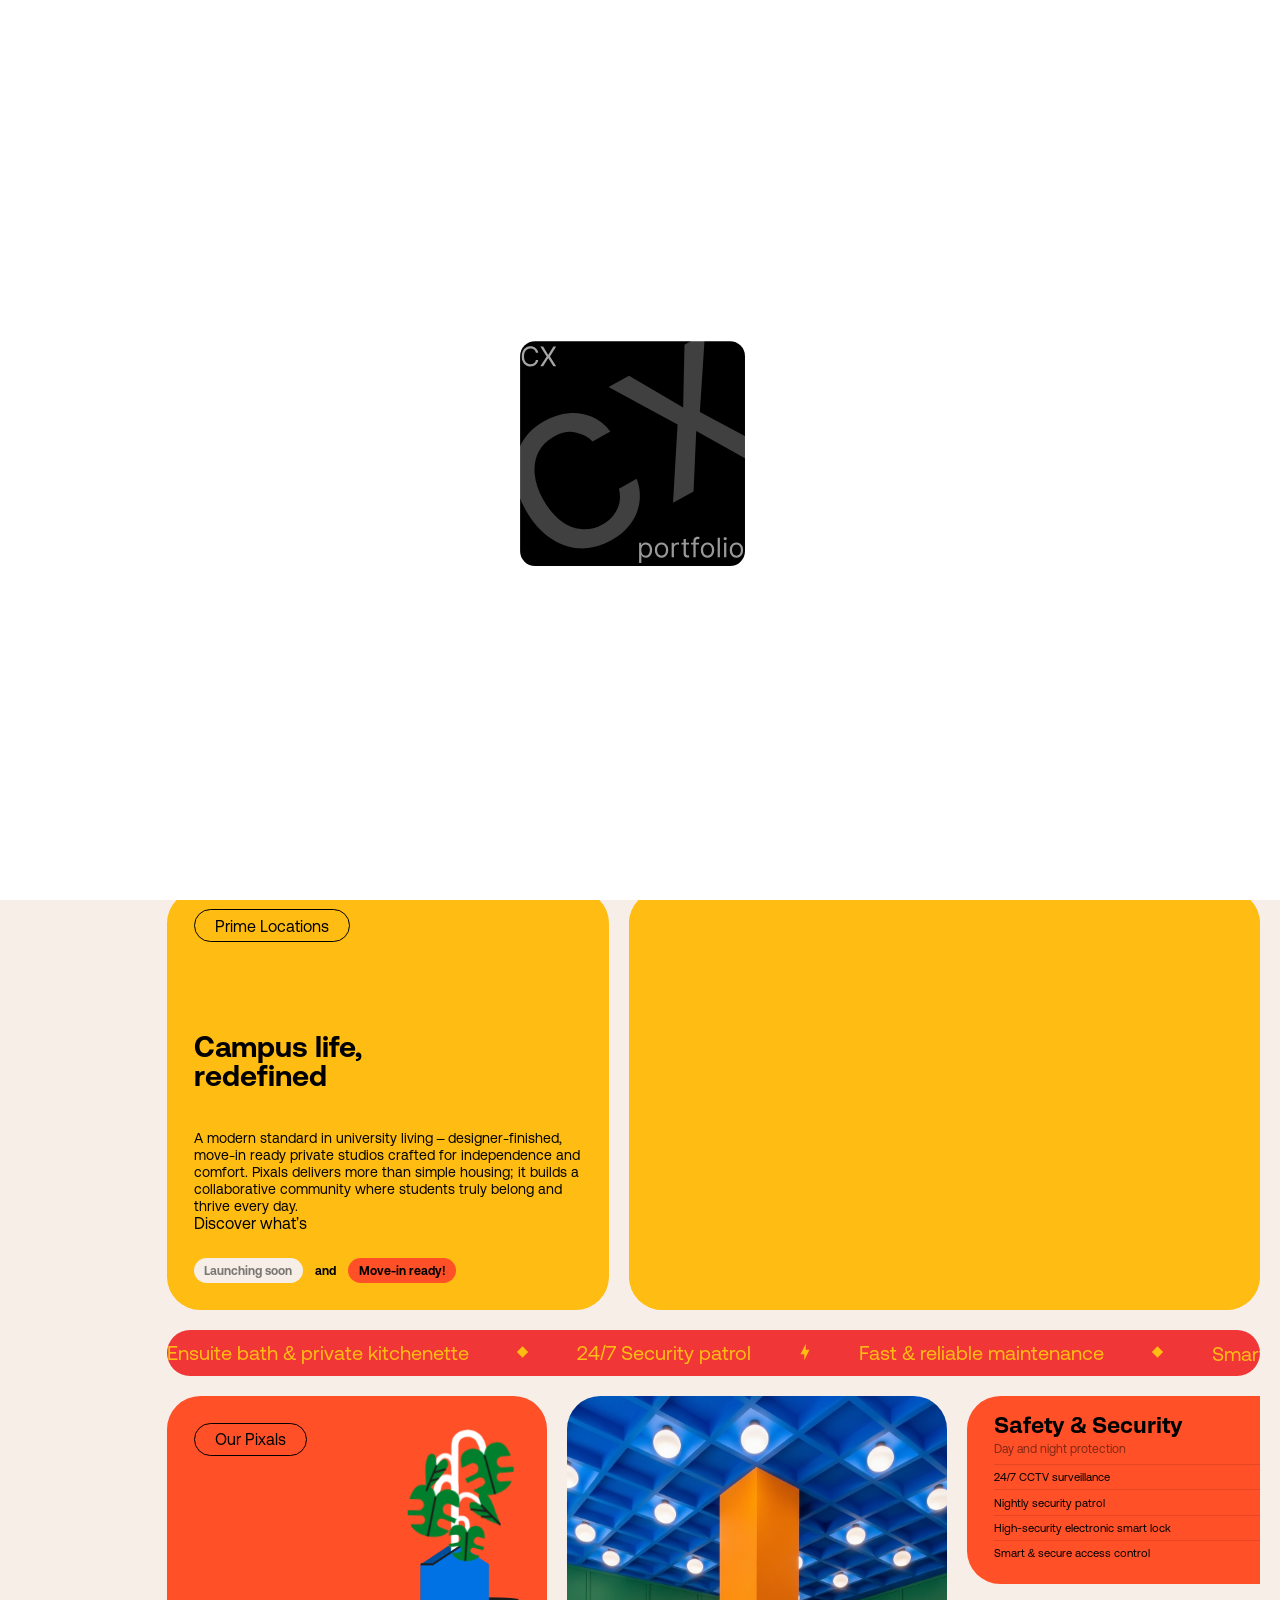
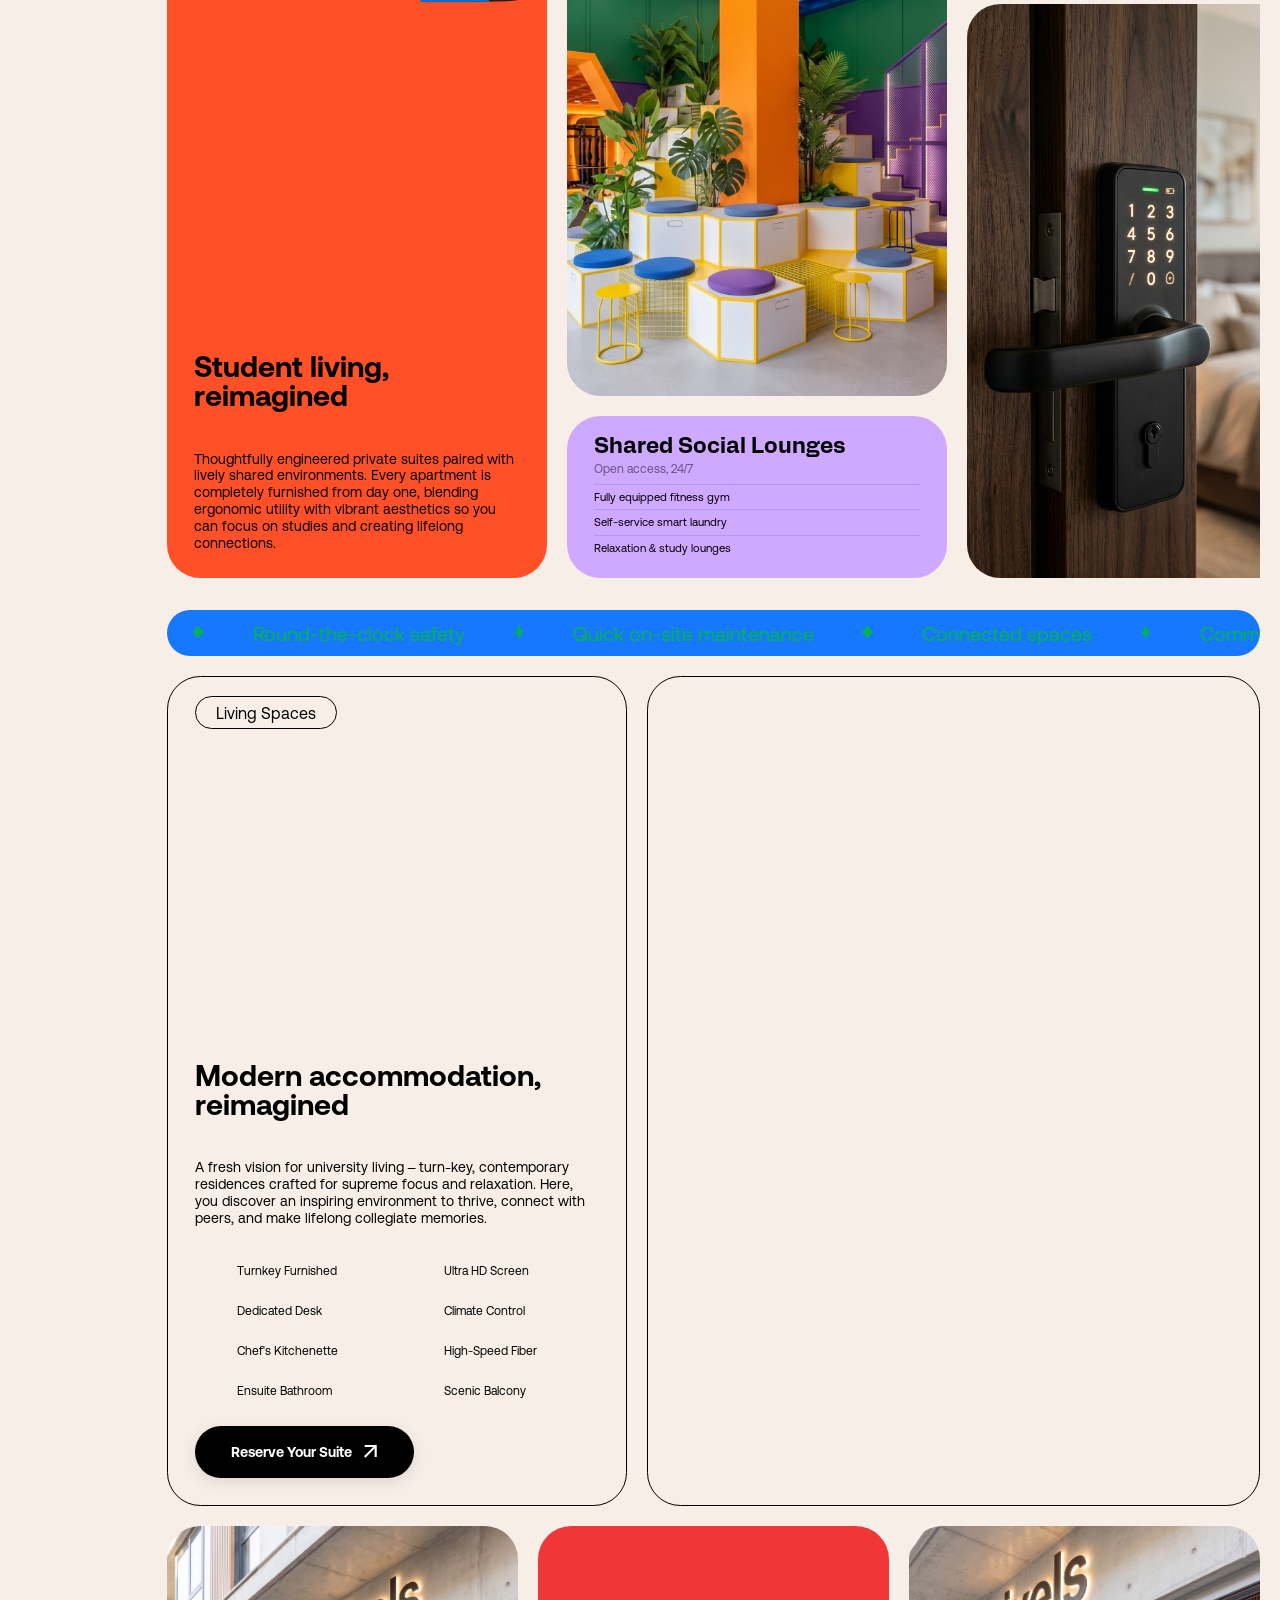
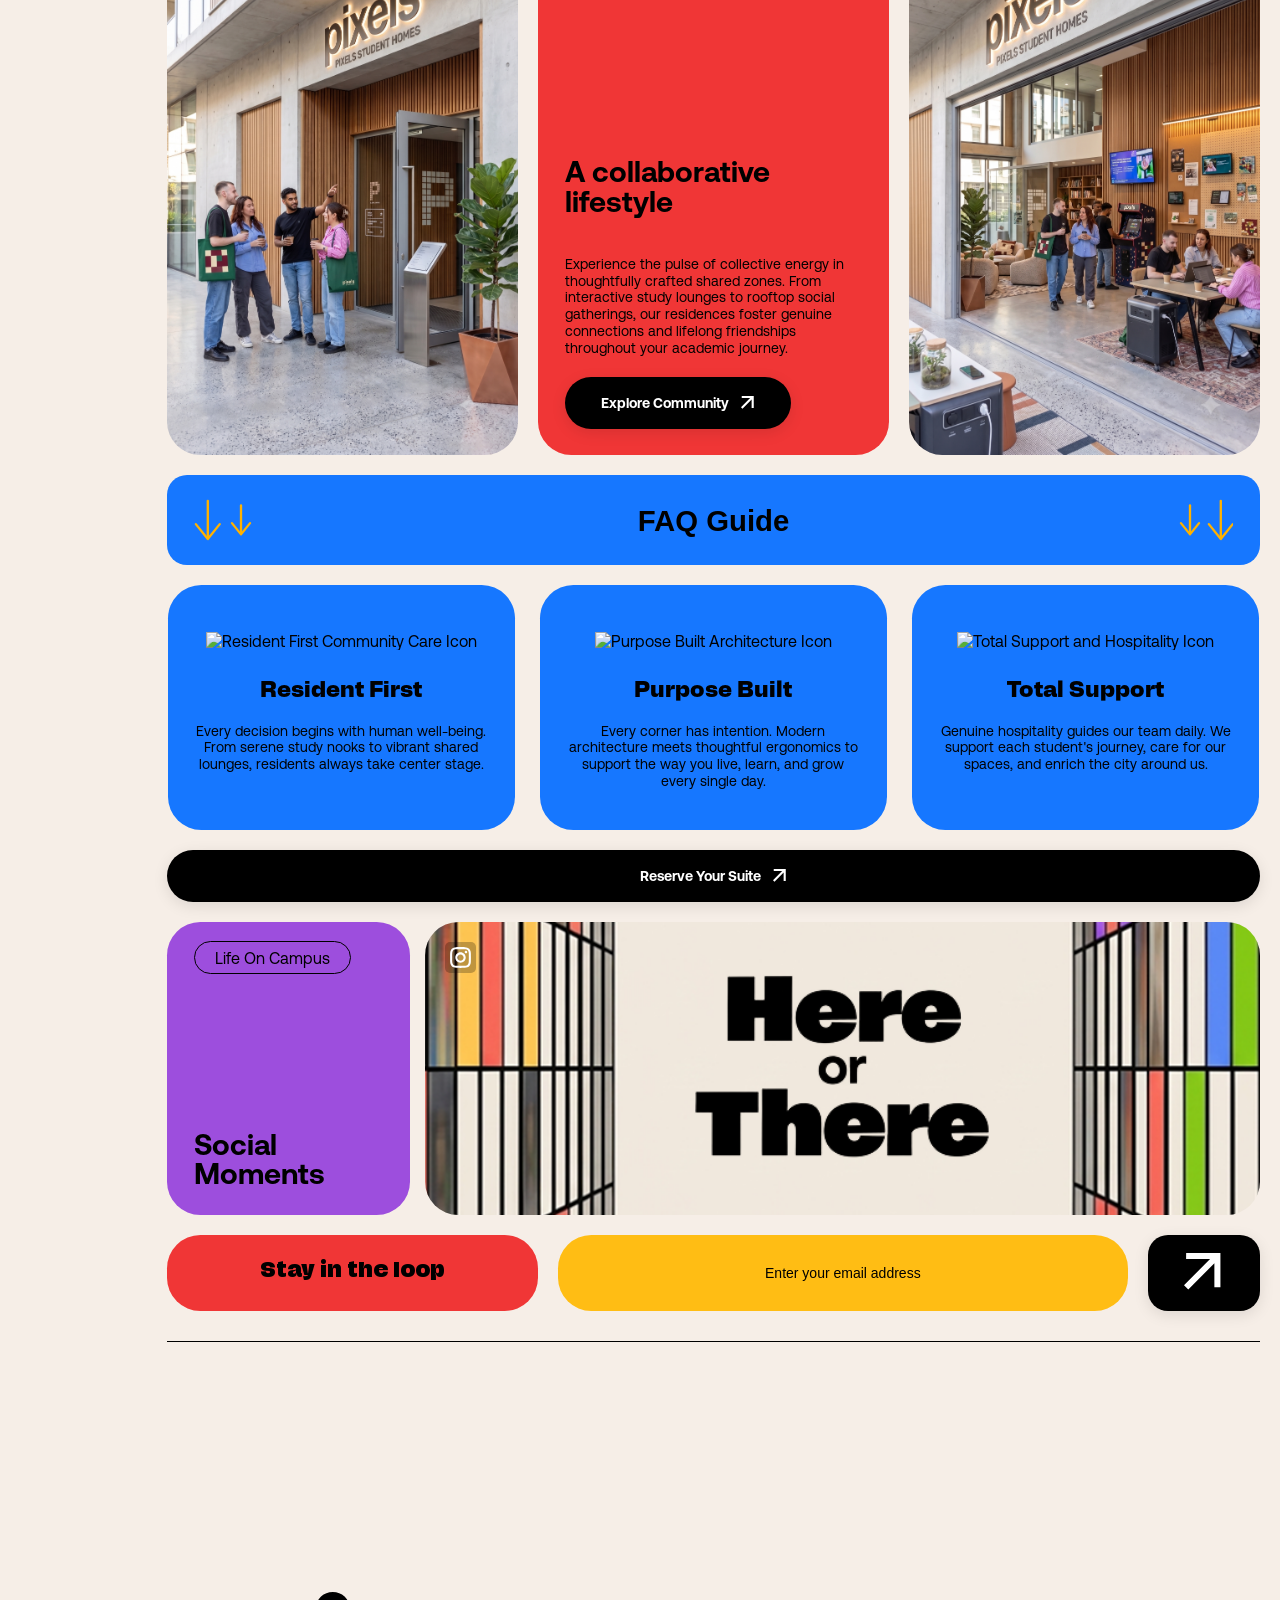
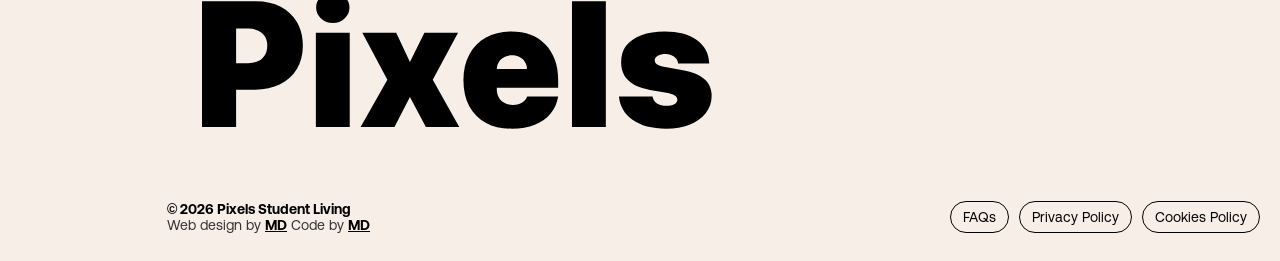
==== commit 2db93b6c: "svg change" ====
--- a/index.html
+++ b/index.html
@@ -204,7 +204,8 @@
                     </svg>
                 </a>
                 <div class="social-capsule">
-                    <a href="#" aria-label="Instagram" title="Follow Pixels on Instagram">
+                    <a href="https://www.cypherox.com/" target="_blank" rel="noopener noreferrer" aria-label="Instagram"
+                        title="Follow Pixels on Instagram">
                         <svg width="14" height="14" viewBox="0 0 24 24" fill="none" stroke="currentColor"
                             stroke-width="2.5" stroke-linecap="round" stroke-linejoin="round">
                             <rect x="2" y="2" width="20" height="20" rx="5" ry="5"></rect>
@@ -212,13 +213,15 @@
                             <line x1="17.5" y1="6.5" x2="17.51" y2="6.5"></line>
                         </svg>
                     </a>
-                    <a href="#" aria-label="Facebook" title="Follow Pixels on Facebook">
+                    <a href="https://www.cypherox.com/" target="_blank" rel="noopener noreferrer" aria-label="Facebook"
+                        title="Follow Pixels on Facebook">
                         <svg width="14" height="14" viewBox="0 0 24 24" fill="none" stroke="currentColor"
                             stroke-width="2.5" stroke-linecap="round" stroke-linejoin="round">
                             <path d="M18 2h-3a5 5 0 0 0-5 5v3H7v4h3v8h4v-8h3l1-4h-4V7a1 1 0 0 1 1-1h3z"></path>
                         </svg>
                     </a>
-                    <a href="#" aria-label="TikTok" title="Follow Pixels on TikTok">
+                    <a href="https://www.cypherox.com/" target="_blank" rel="noopener noreferrer" aria-label="TikTok"
+                        title="Follow Pixels on TikTok">
                         <svg width="14" height="14" viewBox="0 0 24 24" fill="none" stroke="currentColor"
                             stroke-width="2.5" stroke-linecap="round" stroke-linejoin="round">
                             <path d="M9 12a4 4 0 1 0 4 4V4a5 5 0 0 0 5 5"></path>
@@ -354,88 +357,551 @@
                         <div class="leving-grid-structure-card-1-top-wraper">
                             <span class="side-top-heading">Our Pixals</span>
                             <div class="leving-grid-structure-card-1-top-wraper-flower">
-                                <!-- <svg xmlns="http://www.w3.org/2000/svg" xmlns:xlink="http://www.w3.org/1999/xlink"
-                                    viewBox="0 0 650 1000" width="650" height="1000" preserveAspectRatio="xMidYMid meet"
-                                    style="width: 100%; height: 100%; transform: translate3d(0px, 0px, 0px); content-visibility: visible;">
+
+                                <style>
+                                    .plant-wrap {
+                                        width: 100%;
+                                        height: 100%;
+                                        max-width: 650px;
+                                        max-height: 1000px;
+                                        display: flex;
+                                        align-items: center;
+                                        justify-content: center;
+                                    }
+
+                                    /* Primary SVG */
+                                    svg.moving-z,
+                                    .moving-z {
+                                        width: 100%;
+                                        height: 100%;
+                                        max-width: 650px;
+                                        max-height: 1000px;
+                                        background: transparent;
+                                        overflow: visible;
+                                        transform-style: preserve-3d;
+                                    }
+
+                                    /* Botanical Kinematics Base */
+                                    .moving-z .sway-node {
+                                        transform-box: view-box;
+                                        transform-origin: var(--ox) var(--oy);
+                                        transform-style: preserve-3d;
+                                        animation-iteration-count: infinite;
+                                        animation-timing-function: cubic-bezier(0.44, 0.05, 0.52, 0.95);
+                                        will-change: transform;
+                                    }
+
+                                    /* 1. CENTRAL MAIN STEM / TRUNK (Parent of ALL branches and leaves)
+       Rooted at pot base: (294.1px, 732.9px). Fresh Wind timing: 4.9s */
+                                    .moving-z .sway-stem {
+                                        --ox: 294.1px;
+                                        --oy: 732.9px;
+                                        animation-name: swayMainStem;
+                                        animation-duration: 4.9s;
+                                        animation-delay: -1.0s;
+                                    }
+
+                                    @keyframes swayMainStem {
+                                        0% {
+                                            transform: rotate(-1.6deg);
+                                        }
+
+                                        32% {
+                                            transform: rotate(1.2deg);
+                                        }
+
+                                        60% {
+                                            transform: rotate(2.4deg);
+                                        }
+
+                                        82% {
+                                            transform: rotate(-0.3deg);
+                                        }
+
+                                        100% {
+                                            transform: rotate(-1.6deg);
+                                        }
+                                    }
+
+                                    /* 2. BRANCH 1 (Upper Left Branch, anchored on Main Stem at 290.5px, 262.2px) */
+                                    .moving-z .sway-branch-1 {
+                                        --ox: 290.5px;
+                                        --oy: 262.2px;
+                                        animation-name: swayBranch1;
+                                        animation-duration: 3.5s;
+                                        animation-delay: -1.4s;
+                                    }
+
+                                    @keyframes swayBranch1 {
+                                        0% {
+                                            transform: rotate(-2.4deg);
+                                        }
+
+                                        36% {
+                                            transform: rotate(1.6deg);
+                                        }
+
+                                        70% {
+                                            transform: rotate(2.2deg);
+                                        }
+
+                                        100% {
+                                            transform: rotate(-2.4deg);
+                                        }
+                                    }
+
+                                    /* 3. LEAF 1 (Attached to Branch 1 tip at 194.2px, 232.7px) */
+                                    .moving-z .sway-leaf-1 {
+                                        --ox: 194.2px;
+                                        --oy: 232.7px;
+                                        animation-name: swayLeaf1;
+                                        animation-duration: 2.3s;
+                                        animation-delay: -0.6s;
+                                    }
+
+                                    @keyframes swayLeaf1 {
+                                        0% {
+                                            transform: rotateZ(-4.6deg) rotateY(-15deg) rotateX(5deg) scale(1);
+                                        }
+
+                                        34% {
+                                            transform: rotateZ(3.8deg) rotateY(12deg) rotateX(-6deg) scale(1.018);
+                                        }
+
+                                        68% {
+                                            transform: rotateZ(4.8deg) rotateY(-9deg) rotateX(4deg) scale(0.99);
+                                        }
+
+                                        100% {
+                                            transform: rotateZ(-4.6deg) rotateY(-15deg) rotateX(5deg) scale(1);
+                                        }
+                                    }
+
+                                    /* 4. BRANCH 3 (Middle Left Branch, anchored at base with Main Stem: 293.8px, 732.0px) */
+                                    .moving-z .sway-branch-3 {
+                                        --ox: 293.8px;
+                                        --oy: 732.0px;
+                                        animation-name: swayBranch3;
+                                        animation-duration: 4.9s;
+                                        animation-delay: -1.0s;
+                                    }
+
+                                    @keyframes swayBranch3 {
+                                        0% {
+                                            transform: rotate(-0.8deg);
+                                        }
+
+                                        32% {
+                                            transform: rotate(0.6deg);
+                                        }
+
+                                        60% {
+                                            transform: rotate(1.0deg);
+                                        }
+
+                                        82% {
+                                            transform: rotate(-0.2deg);
+                                        }
+
+                                        100% {
+                                            transform: rotate(-0.8deg);
+                                        }
+                                    }
+
+                                    /* 5. LEAF 3 (Attached to Branch 3 at 188.8px, 403.0px - IN FRONT of Main Stem!) */
+                                    .moving-z .sway-leaf-3 {
+                                        --ox: 188.8px;
+                                        --oy: 403.0px;
+                                        animation-name: swayLeaf3;
+                                        animation-duration: 2.7s;
+                                        animation-delay: -1.8s;
+                                    }
+
+                                    @keyframes swayLeaf3 {
+                                        0% {
+                                            transform: rotateZ(-3.6deg) rotateY(10deg) rotateX(-6deg) scale(1);
+                                        }
+
+                                        36% {
+                                            transform: rotateZ(4.2deg) rotateY(-12deg) rotateX(5deg) scale(1.012);
+                                        }
+
+                                        72% {
+                                            transform: rotateZ(2.8deg) rotateY(7deg) rotateX(-3deg) scale(0.995);
+                                        }
+
+                                        100% {
+                                            transform: rotateZ(-3.6deg) rotateY(10deg) rotateX(-6deg) scale(1);
+                                        }
+                                    }
+
+                                    /* 6. BRANCH 2 (Middle Right Branch, anchored on Main Stem at 295.1px, 502.9px) */
+                                    .moving-z .sway-branch-2 {
+                                        --ox: 295.1px;
+                                        --oy: 502.9px;
+                                        animation-name: swayBranch2;
+                                        animation-duration: 3.7s;
+                                        animation-delay: -0.5s;
+                                    }
+
+                                    @keyframes swayBranch2 {
+                                        0% {
+                                            transform: rotate(-2.2deg);
+                                        }
+
+                                        34% {
+                                            transform: rotate(1.4deg);
+                                        }
+
+                                        66% {
+                                            transform: rotate(2.0deg);
+                                        }
+
+                                        88% {
+                                            transform: rotate(-1.0deg);
+                                        }
+
+                                        100% {
+                                            transform: rotate(-2.2deg);
+                                        }
+                                    }
+
+                                    /* 7. LEAF 2 (Attached to Branch 2 tip at 438.1px, 448.6px) */
+                                    .moving-z .sway-leaf-2 {
+                                        --ox: 438.1px;
+                                        --oy: 448.6px;
+                                        animation-name: swayLeaf2;
+                                        animation-duration: 2.5s;
+                                        animation-delay: -1.5s;
+                                    }
+
+                                    @keyframes swayLeaf2 {
+                                        0% {
+                                            transform: rotateZ(-4.2deg) rotateY(-8deg) rotateX(4deg) scale(1);
+                                        }
+
+                                        30% {
+                                            transform: rotateZ(2.8deg) rotateY(14deg) rotateX(-5deg) scale(1.015);
+                                        }
+
+                                        64% {
+                                            transform: rotateZ(4.6deg) rotateY(-10deg) rotateX(3deg) scale(0.992);
+                                        }
+
+                                        85% {
+                                            transform: rotateZ(-1.8deg) rotateY(6deg) rotateX(-2deg) scale(1.008);
+                                        }
+
+                                        100% {
+                                            transform: rotateZ(-4.2deg) rotateY(-8deg) rotateX(4deg) scale(1);
+                                        }
+                                    }
+
+                                    /* 8. BRANCH 4 (Lower Right Branch, anchored on Main Stem at 304.9px, 528.9px) */
+                                    .moving-z .sway-branch-4 {
+                                        --ox: 304.9px;
+                                        --oy: 528.9px;
+                                        animation-name: swayBranch4;
+                                        animation-duration: 3.3s;
+                                        animation-delay: -2.5s;
+                                    }
+
+                                    @keyframes swayBranch4 {
+                                        0% {
+                                            transform: rotate(-1.8deg);
+                                        }
+
+                                        38% {
+                                            transform: rotate(1.2deg);
+                                        }
+
+                                        72% {
+                                            transform: rotate(2.2deg);
+                                        }
+
+                                        100% {
+                                            transform: rotate(-1.8deg);
+                                        }
+                                    }
+
+                                    /* 9. LEAF 4 (Attached to Branch 4 at 361.1px, 597.8px - in front of pot rim!) */
+                                    .moving-z .sway-leaf-4 {
+                                        --ox: 361.1px;
+                                        --oy: 597.8px;
+                                        animation-name: swayLeaf4;
+                                        animation-duration: 2.9s;
+                                        animation-delay: -0.9s;
+                                    }
+
+                                    @keyframes swayLeaf4 {
+                                        0% {
+                                            transform: rotateZ(4.2deg) rotateY(12deg) rotateX(6deg) scale(1);
+                                        }
+
+                                        32% {
+                                            transform: rotateZ(-3.2deg) rotateY(-10deg) rotateX(-5deg) scale(0.994);
+                                        }
+
+                                        66% {
+                                            transform: rotateZ(-4.8deg) rotateY(8deg) rotateX(4deg) scale(1.01);
+                                        }
+
+                                        100% {
+                                            transform: rotateZ(4.2deg) rotateY(12deg) rotateX(6deg) scale(1);
+                                        }
+                                    }
+
+                                    /* 10. LEAF 5 (Attached at Top Crown of Main Stem at 456.6px, 175.7px) */
+                                    .moving-z .sway-leaf-5 {
+                                        --ox: 456.6px;
+                                        --oy: 175.7px;
+                                        animation-name: swayLeaf5;
+                                        animation-duration: 2.2s;
+                                        animation-delay: -1.1s;
+                                    }
+
+                                    @keyframes swayLeaf5 {
+                                        0% {
+                                            transform: rotateZ(-5.2deg) rotateY(-14deg) rotateX(6deg) scale(1);
+                                        }
+
+                                        32% {
+                                            transform: rotateZ(4.1deg) rotateY(16deg) rotateX(-6deg) scale(1.02);
+                                        }
+
+                                        68% {
+                                            transform: rotateZ(2.6deg) rotateY(-8deg) rotateX(3deg) scale(0.988);
+                                        }
+
+                                        100% {
+                                            transform: rotateZ(-5.2deg) rotateY(-14deg) rotateX(6deg) scale(1);
+                                        }
+                                    }
+                                </style>
+                                <svg class="moving-z" id="plantSvg" xmlns="http://www.w3.org/2000/svg"
+                                    xmlns:xlink="http://www.w3.org/1999/xlink" viewBox="0 0 650 1000"
+                                    preserveAspectRatio="xMidYMid meet">
                                     <defs>
                                         <clipPath id="__lottie_element_2">
                                             <rect width="650" height="1000" x="0" y="0"></rect>
                                         </clipPath>
                                     </defs>
                                     <g clip-path="url(#__lottie_element_2)">
-                                        <g transform="matrix(0,4,-4,0,480.64898681640625,964.64599609375)" opacity="1"
-                                            style="display: block;">
+
+                                        <!-- 1. POT BASE & BODY (Static Grounded) -->
+                                        <g transform="matrix(0,4,-4,0,480.64898681640625,964.64599609375)" opacity="1">
                                             <g opacity="1" transform="matrix(1,0,0,1,0,0)">
                                                 <path fill="rgb(29,29,27)" fill-opacity="1"
                                                     d=" M0,-41.06650161743164 C1.5963706970214844,-41.06650161743164 2.8924999237060547,-22.664602279663086 2.8924999237060547,0 C2.8924999237060547,22.664602279663086 1.5963706970214844,41.06650161743164 0,41.06650161743164 C-1.5963706970214844,41.06650161743164 -2.8924999237060547,22.664602279663086 -2.8924999237060547,0 C-2.8924999237060547,-22.664602279663086 -1.5963706970214844,-41.06650161743164 0,-41.06650161743164z">
                                                 </path>
                                             </g>
                                         </g>
-                                        <g transform="matrix(4,0,0,4,260.7959899902344,823.3740234375)" opacity="1"
-                                            style="display: block;">
+                                        <g transform="matrix(4,0,0,4,260.7959899902344,823.3740234375)" opacity="1">
                                             <g opacity="1" transform="matrix(1,0,0,1,0,0)">
                                                 <path fill="rgb(0,78,155)" fill-opacity="1"
                                                     d=" M38.375999450683594,38.20199966430664 C38.375999450683594,38.20199966430664 38.375999450683594,-12.734000205993652 38.375999450683594,-12.734000205993652 C38.375999450683594,-12.734000205993652 -0.004000000189989805,-38.20199966430664 -0.004000000189989805,-38.20199966430664 C-0.004000000189989805,-38.20199966430664 -38.375999450683594,-12.734000205993652 -38.375999450683594,-12.734000205993652 C-38.375999450683594,-12.734000205993652 -38.375999450683594,38.20199966430664 -38.375999450683594,38.20199966430664 C-38.375999450683594,38.20199966430664 38.375999450683594,38.20199966430664 38.375999450683594,38.20199966430664z">
                                                 </path>
                                             </g>
                                         </g>
-                                        <g transform="matrix(4,0,0,4,231.5030059814453,214.98599243164062)" opacity="1"
-                                            class="wind-sway-branch-1"
-                                            style="display: block;">
-                                            <g opacity="1" transform="matrix(1,0,0,1,0,0)">
-                                                <path stroke-linecap="butt" stroke-linejoin="miter" fill-opacity="0"
-                                                    stroke-miterlimit="10" stroke="rgb(255,255,255)" stroke-opacity="1"
-                                                    stroke-width="6.61"
-                                                    d=" M14.753999710083008,11.809000015258789 C15.142999649047852,6.934999942779541 14.518627166748047,2.6203672885894775 12.518627166748047,-1.751632571220398 C10.41962718963623,-6.33663272857666 6.4611430168151855,-9.448576927185059 1.14814293384552,-9.038576126098633 C-4.568857192993164,-8.590576171875 -10.136977195739746,0.48738759756088257 -10.840963363647461,3.9580767154693604">
-                                                </path>
+
+                                        <!-- ============================================================
+               2. MAIN DALI (CENTRAL MAIN STEM) - PARENT OF ALL BRANCHES & LEAVES!
+               Entire plant is inside this group, so everything moves together on top of it!
+               ============================================================ -->
+                                        <g class="sway-node sway-stem">
+                                            <!-- Central Main Stem (Full 100% intact original path - NOT REMOVED!) -->
+                                            <g transform="matrix(4,0,0,4,376.22900390625,394.3219909667969)"
+                                                opacity="1">
+                                                <g opacity="1" transform="matrix(1,0,0,1,0,0)">
+                                                    <path stroke-linecap="butt" stroke-linejoin="miter" fill-opacity="0"
+                                                        stroke-miterlimit="10" stroke="rgb(255,255,255)"
+                                                        stroke-opacity="1" stroke-width="9.62"
+                                                        d=" M-20.527000427246094,84.64600372314453 C-20.527000427246094,84.64600372314453 -20.63047981262207,-63.4109992980957 -20.531768798828125,-65.66600036621094 C-20.43305778503418,-67.9209976196289 -22.136999130249023,-80.31700134277344 -7.258192539215088,-84.07499694824219 C-1.03268301486969,-85.64600372314453 5.13200569152832,-83.89299774169922 9.972630500793457,-79.8010025024414 C16.943944931030273,-73.90300750732422 18.527223587036133,-60.625999450683594 20.44453239440918,-52.207000732421875">
+                                                    </path>
+                                                </g>
+                                            </g>
+
+                                            <!-- Branch 2 (Middle Right) -->
+                                            <g class="sway-node sway-branch-2">
+                                                <g transform="matrix(4,0,0,4,367.9110107421875,446.5950012207031)"
+                                                    opacity="1">
+                                                    <g opacity="1" transform="matrix(1,0,0,1,0,0)">
+                                                        <path stroke-linecap="butt" stroke-linejoin="miter"
+                                                            fill-opacity="0" stroke-miterlimit="10"
+                                                            stroke="rgb(255,255,255)" stroke-opacity="1"
+                                                            stroke-width="6.61"
+                                                            d=" M18.229999542236328,0.9490000009536743 C14.711999893188477,-5.754000186920166 7.3379998207092285,-12.055000305175781 -0.0430000014603138,-13.725000381469727 C-14.47700023651123,-16.98900032043457 -18.554000854492188,3.9549999237060547 -18.209999084472656,14.065999984741211">
+                                                        </path>
+                                                    </g>
+                                                </g>
+                                                <!-- Leaf 2 -->
+                                                <g class="sway-node sway-leaf-2">
+                                                    <g transform="matrix(4,0.000001974174210772617,-0.000001974174210772617,4,458.5249938964844,466.7370300292969)"
+                                                        opacity="1">
+                                                        <g opacity="1"
+                                                            transform="matrix(1,0,0,1,-0.004000000189989805,0)">
+                                                            <path fill="rgb(0,128,45)" fill-opacity="1"
+                                                                d=" M-17.7549991607666,3.01200008392334 C-20.525999069213867,0.8790000081062317 -21.999000549316406,-2.88700008392334 -20.746999740600586,-6.234000205993652 C-19.204999923706055,-10.36400032043457 -14.343000411987305,-8.480999946594238 -11.105999946594238,-7.501999855041504 C-9.067999839782715,-6.880000114440918 -6.922999858856201,-4.868000030517578 -5.122000217437744,-4.533999919891357 C-6.328000068664551,-8.807999610900879 -8.633000373840332,-13.180000305175781 -8.281999588012695,-17.735000610351562 C-8.038000106811523,-20.899999618530273 -5.251999855041504,-23.224000930786133 -1.9839999675750732,-22.290000915527344 C1.1829999685287476,-21.386999130249023 4.168000221252441,-17.39299964904785 5.9770002365112305,-14.857999801635742 C10.916000366210938,-7.920000076293945 13.105999946594238,0.9240000247955322 16.106000900268555,8.833999633789062 C17.808000564575195,13.336000442504883 20.08300018310547,17.844999313354492 21.197999954223633,22.49799919128418 C19.22800064086914,22.482999801635742 17.343000411987305,21.3439998626709 15.526000022888184,20.66900062561035 C3.7100000381469727,16.288999557495117 -7.739999771118164,10.723999977111816 -17.7549991607666,3.01200008392334z">
+                                                            </path>
+                                                        </g>
+                                                        <g opacity="1"
+                                                            transform="matrix(1,0,0,1,8.041999816894531,8.986000061035156)">
+                                                            <path stroke-linecap="butt" stroke-linejoin="miter"
+                                                                fill-opacity="0" stroke-miterlimit="10"
+                                                                stroke="rgb(29,29,27)" stroke-opacity="1"
+                                                                stroke-width="2.64"
+                                                                d=" M13.15999984741211,13.51200008392334 C13.15999984741211,13.51200008392334 -13.15999984741211,-13.51200008392334 -13.15999984741211,-13.51200008392334">
+                                                            </path>
+                                                        </g>
+                                                        <g opacity="1"
+                                                            transform="matrix(1,0,0,1,-8.217000007629395,2.552999973297119)">
+                                                            <path stroke-linecap="butt" stroke-linejoin="miter"
+                                                                fill-opacity="0" stroke-miterlimit="10"
+                                                                stroke="rgb(29,29,27)" stroke-opacity="1"
+                                                                stroke-width="2.64"
+                                                                d=" M11.29699993133545,1.3389999866485596 C11.29699993133545,1.3389999866485596 -11.29699993133545,-1.3389999866485596 -11.29699993133545,-1.3389999866485596">
+                                                            </path>
+                                                        </g>
+                                                        <g opacity="1"
+                                                            transform="matrix(1,0,0,1,2.6679999828338623,11.380999565124512)">
+                                                            <path stroke-linecap="butt" stroke-linejoin="miter"
+                                                                fill-opacity="0" stroke-miterlimit="10"
+                                                                stroke="rgb(29,29,27)" stroke-opacity="1"
+                                                                stroke-width="2.64"
+                                                                d=" M-7.785999774932861,-0.08699999749660492 C-7.785999774932861,-0.08699999749660492 7.785999774932861,0.08699999749660492 7.785999774932861,0.08699999749660492">
+                                                            </path>
+                                                        </g>
+                                                    </g>
+                                                </g>
+                                            </g>
+
+                                            <!-- Branch 4 (Lower Right) -->
+                                            <g class="sway-node sway-branch-4">
+                                                <g transform="matrix(4,0,0,4,333.84100341796875,557.9849853515625)"
+                                                    opacity="1">
+                                                    <g opacity="1" transform="matrix(1,0,0,1,0,0)">
+                                                        <path stroke-linecap="butt" stroke-linejoin="miter"
+                                                            fill-opacity="0" stroke-miterlimit="10"
+                                                            stroke="rgb(255,255,255)" stroke-opacity="1"
+                                                            stroke-width="6.61"
+                                                            d=" M7.151675224304199,9.449939727783203 C7.166675090789795,7.5069403648376465 7.304675102233887,1.9569401741027832 7.20567512512207,-0.3880598247051239 C7.060675144195557,-3.645059823989868 6.352837562561035,-7.137211322784424 3.039837598800659,-8.647211074829102 C-0.10516241192817688,-10.0822114944458 -4.627999782562256,-9.572999954223633 -7.230999946594238,-7.281000137329102">
+                                                        </path>
+                                                    </g>
+                                                </g>
+                                            </g>
+
+                                            <!-- Branch 3 (Middle Left Stalk - full 100% intact original path!) -->
+                                            <g class="sway-node sway-branch-3">
+                                                <g transform="matrix(4,0,0,4,229.0489959716797,587.0289916992188)"
+                                                    opacity="1">
+                                                    <g opacity="1" transform="matrix(1,0,0,1,0,0)">
+                                                        <path stroke-linecap="butt" stroke-linejoin="miter"
+                                                            fill-opacity="0" stroke-miterlimit="10"
+                                                            stroke="rgb(255,255,255)" stroke-opacity="1"
+                                                            stroke-width="9.62"
+                                                            d=" M16.200000762939453,71.58499908447266 C16.200000762939453,71.58499908447266 16.50152015686035,-54.821998596191406 16.439453125,-56.60599899291992 C16.377384185791016,-58.38999938964844 17.474870681762695,-68.16799926757812 7.91028356552124,-71.13600158691406 C3.907489061355591,-72.37735748291016 -0.054366473108530045,-70.99099731445312 -3.166267156600952,-67.76499938964844 C-7.650831699371338,-63.1146125793457 -8.664250373840332,-52.643001556396484 -9.897647857666016,-45.99300003051758">
+                                                        </path>
+                                                    </g>
+                                                </g>
+                                                <!-- Leaf 3 (Rendered ON TOP of Main Stem!) -->
+                                                <g class="sway-node sway-leaf-3">
+                                                    <g transform="matrix(3.989018678665161,-0.29619160294532776,0.29619160294532776,3.989018678665161,179.62400817871094,477.9517517089844)"
+                                                        opacity="1">
+                                                        <g opacity="1" transform="matrix(1,0,0,1,0,0)">
+                                                            <path fill="rgb(0,128,45)" fill-opacity="1"
+                                                                d=" M12.765000343322754,-3.3910000324249268 C12.765000343322754,-3.3910000324249268 12.77299976348877,-3.3910000324249268 12.77299976348877,-3.3910000324249268 C14.673999786376953,-7.185999870300293 19.298999786376953,-8.734999656677246 23.115999221801758,-6.8520002365112305 C23.115999221801758,-6.8520002365112305 34.7869987487793,-1.0829999446868896 34.7869987487793,-1.0829999446868896 C36.566001892089844,-11.270000457763672 38.733001708984375,-21.21500015258789 25.375,-26.308000564575195 C11.96399974822998,-31.423999786376953 3.690000057220459,-18.527000427246094 3.690000057220459,-18.527000427246094 C3.690000057220459,-18.527000427246094 5.658999919891357,-33.16299819946289 -11.737000465393066,-36.09299850463867 C-25.599000930786133,-38.430999755859375 -31.636999130249023,-18.527000427246094 -31.636999130249023,-18.527000427246094 C-31.636999130249023,-18.527000427246094 -31.72800064086914,-18.329999923706055 -31.881000518798828,-17.965999603271484 C-31.881000518798828,-17.965999603271484 -20.163999557495117,-17.02400016784668 -20.163999557495117,-17.02400016784668 C-15.911999702453613,-16.690000534057617 -12.751999855041504,-12.986000061035156 -13.095999717712402,-8.765000343322754 C-13.416999816894531,-4.75 -16.79800033569336,-1.7059999704360962 -20.774999618530273,-1.7059999704360962 C-20.774999618530273,-1.7059999704360962 -20.981000900268555,-1.7059999704360962 -20.981000900268555,-1.7059999704360962 C-21.187000274658203,-1.7209999561309814 -21.400999069213867,-1.7359999418258667 -21.400999069213867,-1.7359999418258667 C-21.400999069213867,-1.7359999418258667 -35.766998291015625,-2.881999969482422 -35.766998291015625,-2.881999969482422 C-36.027000427246094,-0.718999981880188 -36.16400146484375,1.5740000009536743 -36.10300064086914,3.9189999103546143 C-36.10300064086914,3.9189999103546143 -18.43199920654297,5.330999851226807 -18.43199920654297,5.330999851226807 C-15.22599983215332,5.590000152587891 -12.836000442504883,8.383000373840332 -13.095999717712402,11.571000099182129 C-13.095999717712402,11.571000099182129 -13.14900016784668,12.246999740600586 -13.14900016784668,12.246999740600586 C-13.409000396728516,15.4350004196167 -16.218000411987305,17.81100082397461 -19.423999786376953,17.55299949645996 C-19.423999786376953,17.55299949645996 -33.56800079345703,16.422000885009766 -33.56800079345703,16.422000885009766 C-30.3700008392334,24.01300048828125 -23.667999267578125,30.882999420166016 -10.859000205993652,34.61000061035156 C2.263000011444092,38.43600082397461 11.857000350952148,35.27799987792969 18.773000717163086,29.433000564575195 C18.773000717163086,29.433000564575195 6.269999980926514,23.261999130249023 6.269999980926514,23.261999130249023 C3.3919999599456787,21.834999084472656 2.2090001106262207,18.357999801635742 3.6440000534057617,15.496000289916992 C3.6440000534057617,15.496000289916992 3.9489998817443848,14.888999938964844 3.9489998817443848,14.888999938964844 C5.383999824523926,12.027000427246094 8.880000114440918,10.857999801635742 11.758000373840332,12.277000427246094 C11.758000373840332,12.277000427246094 26.895000457763672,19.7549991607666 26.895000457763672,19.7549991607666 C28.115999221801758,17.766000747680664 29.177000045776367,15.730999946594238 30.084999084472656,13.72700023651123 C30.084999084472656,13.72700023651123 16.23900032043457,6.888000011444092 16.23900032043457,6.888000011444092 C13.529000282287598,5.552000045776367 11.956000328063965,2.8420000076293945 11.956000328063965,0.017999999225139618 C11.956000328063965,-1.128999948501587 12.21500015258789,-2.2980000972747803 12.765000343322754,-3.3910000324249268z">
+                                                            </path>
+                                                        </g>
+                                                        <g opacity="1"
+                                                            transform="matrix(1,0,0,1,-3.5850000381469727,8.041999816894531)">
+                                                            <path stroke-linecap="butt" stroke-linejoin="miter"
+                                                                fill-opacity="0" stroke-miterlimit="10"
+                                                                stroke="rgb(29,29,27)" stroke-opacity="1"
+                                                                stroke-width="2.64"
+                                                                d=" M-7.267000198364258,26.56800079345703 C-7.267000198364258,26.56800079345703 7.267000198364258,-26.56800079345703 7.267000198364258,-26.56800079345703">
+                                                            </path>
+                                                        </g>
+                                                    </g>
+                                                </g>
+                                            </g>
+
+                                            <!-- Branch 1 (Upper Left Branch - anchored on Main Stem) -->
+                                            <g class="sway-node sway-branch-1">
+                                                <g transform="matrix(4,0,0,4,231.5030059814453,214.98599243164062)"
+                                                    opacity="1">
+                                                    <g opacity="1" transform="matrix(1,0,0,1,0,0)">
+                                                        <path stroke-linecap="butt" stroke-linejoin="miter"
+                                                            fill-opacity="0" stroke-miterlimit="10"
+                                                            stroke="rgb(255,255,255)" stroke-opacity="1"
+                                                            stroke-width="6.61"
+                                                            d=" M14.753999710083008,11.809000015258789 C15.142999649047852,6.934999942779541 14.518627166748047,2.6203672885894775 12.518627166748047,-1.751632571220398 C10.41962718963623,-6.33663272857666 6.4611430168151855,-9.448576927185059 1.14814293384552,-9.038576126098633 C-4.568857192993164,-8.590576171875 -10.136977195739746,0.48738759756088257 -10.840963363647461,3.9580767154693604">
+                                                        </path>
+                                                    </g>
+                                                </g>
+                                                <!-- Leaf 1 -->
+                                                <g class="sway-node sway-leaf-1">
+                                                    <g transform="matrix(3.692603826522827,-1.5377508401870728,1.5377508401870728,3.692603826522827,181.51011657714844,257.0752258300781)"
+                                                        opacity="1">
+                                                        <g opacity="1" transform="matrix(1,0,0,1,0,0)">
+                                                            <path fill="rgb(0,128,45)" fill-opacity="1"
+                                                                d=" M17.81999969482422,3.257999897003174 C17.81999969482422,3.257999897003174 17.812000274658203,3.2660000324249268 17.812000274658203,3.2660000324249268 C20.606000900268555,1.156000018119812 22.117000579833984,-2.5869998931884766 20.895999908447266,-5.949999809265137 C19.392000198364258,-10.095000267028809 14.515000343322754,-8.258000373840332 11.270999908447266,-7.309000015258789 C9.225000381469727,-6.709000110626221 7.057000160217285,-4.71999979019165 5.25600004196167,-4.401000022888184 C6.5,-8.65999984741211 8.85099983215332,-13.017000198364258 8.545999526977539,-17.57200050354004 C8.331999778747559,-20.73699951171875 5.468999862670898,-23.059999465942383 2.2939999103546143,-22.187000274658203 C-0.8809999823570251,-21.31399917602539 -3.9040000438690186,-17.35099983215332 -5.736000061035156,-14.831000328063965 C-10.743000030517578,-7.938000202178955 -13.017999649047852,0.875 -16.0939998626709,8.76200008392334 C-17.841999053955078,13.241000175476074 -20.163000106811523,17.726999282836914 -21.322999954223633,22.37299919128418 C-19.354000091552734,22.37299919128418 -17.459999084472656,21.249000549316406 -15.63599967956543,20.59600067138672 C-3.7660000324249268,16.329999923706055 7.729000091552734,10.871999740600586 17.81999969482422,3.257999897003174z">
+                                                            </path>
+                                                        </g>
+                                                        <g opacity="1"
+                                                            transform="matrix(1,0,0,1,-8.029999732971191,8.986000061035156)">
+                                                            <path stroke-linecap="butt" stroke-linejoin="miter"
+                                                                fill-opacity="0" stroke-miterlimit="10"
+                                                                stroke="rgb(29,29,27)" stroke-opacity="1"
+                                                                stroke-width="2.64"
+                                                                d=" M-13.293000221252441,13.38700008392334 C-13.293000221252441,13.38700008392334 13.293000221252441,-13.38700008392334 13.293000221252441,-13.38700008392334">
+                                                            </path>
+                                                        </g>
+                                                        <g opacity="1"
+                                                            transform="matrix(1,0,0,1,6.598999977111816,4.047999858856201)">
+                                                            <path stroke-linecap="butt" stroke-linejoin="miter"
+                                                                fill-opacity="0" stroke-miterlimit="10"
+                                                                stroke="rgb(29,29,27)" stroke-opacity="1"
+                                                                stroke-width="2.64"
+                                                                d=" M-8.64799976348877,-1.0859999656677246 C-8.64799976348877,-1.0859999656677246 8.64799976348877,1.0859999656677246 8.64799976348877,1.0859999656677246">
+                                                            </path>
+                                                        </g>
+                                                        <g opacity="1"
+                                                            transform="matrix(1,0,0,1,-5.002999782562256,12.553000450134277)">
+                                                            <path stroke-linecap="butt" stroke-linejoin="miter"
+                                                                fill-opacity="0" stroke-miterlimit="10"
+                                                                stroke="rgb(29,29,27)" stroke-opacity="1"
+                                                                stroke-width="2.64"
+                                                                d=" M-6.113999843597412,-0.46700000762939453 C-6.113999843597412,-0.46700000762939453 6.113999843597412,0.46700000762939453 6.113999843597412,0.46700000762939453">
+                                                            </path>
+                                                        </g>
+                                                    </g>
+                                                </g>
+                                            </g>
+
+                                            <!-- Leaf 5 (Crown Leaf on top of Main Stem) -->
+                                            <g class="sway-node sway-leaf-5">
+                                                <g transform="matrix(3.999992609024048,0.007638593669980764,-0.007638593669980764,3.999992609024048,471.263916015625,249.76214599609375)"
+                                                    opacity="1">
+                                                    <g opacity="1" transform="matrix(1,0,0,1,0,0)">
+                                                        <path fill="rgb(0,128,45)" fill-opacity="1"
+                                                            d=" M-12.77299976348877,-3.3910000324249268 C-14.673999786376953,-7.186999797821045 -19.298999786376953,-8.734999656677246 -23.115999221801758,-6.8520002365112305 C-23.115999221801758,-6.8520002365112305 -34.7869987487793,-1.0829999446868896 -34.7869987487793,-1.0829999446868896 C-36.566001892089844,-11.270000457763672 -38.733001708984375,-21.214000701904297 -25.375,-26.308000564575195 C-11.963000297546387,-31.424999237060547 -3.690000057220459,-18.527000427246094 -3.690000057220459,-18.527000427246094 C-3.690000057220459,-18.527000427246094 -5.658999919891357,-33.16299819946289 11.737000465393066,-36.09299850463867 C25.599000930786133,-38.430999755859375 31.636999130249023,-18.527000427246094 31.636999130249023,-18.527000427246094 C31.636999130249023,-18.527000427246094 31.72800064086914,-18.329999923706055 31.881000518798828,-17.965999603271484 C31.881000518798828,-17.965999603271484 20.163999557495117,-17.02400016784668 20.163999557495117,-17.02400016784668 C15.911999702453613,-16.690000534057617 12.751999855041504,-12.986000061035156 13.095999717712402,-8.765000343322754 C13.416000366210938,-4.749000072479248 16.79800033569336,-1.7059999704360962 20.774999618530273,-1.7059999704360962 C20.981000900268555,-1.7059999704360962 21.187000274658203,-1.7209999561309814 21.400999069213867,-1.7359999418258667 C21.400999069213867,-1.7359999418258667 35.76599884033203,-2.881999969482422 35.76599884033203,-2.881999969482422 C36.0260009765625,-0.718999981880188 36.16299819946289,1.5729999542236328 36.10200119018555,3.9189999103546143 C36.10200119018555,3.9189999103546143 18.423999786376953,5.330999851226807 18.423999786376953,5.330999851226807 C15.218000411987305,5.589000225067139 12.829000473022461,8.383000373840332 13.088000297546387,11.571000099182129 C13.088000297546387,11.571000099182129 13.142000198364258,12.246999740600586 13.142000198364258,12.246999740600586 C13.401000022888184,15.4350004196167 16.209999084472656,17.81100082397461 19.416000366210938,17.55299949645996 C19.416000366210938,17.55299949645996 33.560001373291016,16.422000885009766 33.560001373291016,16.422000885009766 C30.36199951171875,24.01300048828125 23.65999984741211,30.882999420166016 10.85200023651123,34.61000061035156 C-2.2699999809265137,38.43600082397461 -11.86400032043457,35.27799987792969 -18.780000686645508,29.433000564575195 C-18.780000686645508,29.433000564575195 -6.2769999504089355,23.261999130249023 -6.2769999504089355,23.261999130249023 C-3.4000000953674316,21.834999084472656 -2.2170000076293945,18.357999801635742 -3.6519999504089355,15.496000289916992 C-3.6519999504089355,15.496000289916992 -3.9570000171661377,14.888999938964844 -3.9570000171661377,14.888999938964844 C-5.392000198364258,12.027000427246094 -8.887999534606934,10.857000350952148 -11.765999794006348,12.277000427246094 C-11.765999794006348,12.277000427246094 -26.902000427246094,19.7549991607666 -26.902000427246094,19.7549991607666 C-28.12299919128418,17.766000747680664 -29.184999465942383,15.730999946594238 -30.093000411987305,13.72700023651123 C-30.093000411987305,13.72700023651123 -16.246000289916992,6.888000011444092 -16.246000289916992,6.888000011444092 C-13.536999702453613,5.552000045776367 -11.96399974822998,2.8420000076293945 -11.96399974822998,0.017999999225139618 C-11.96399974822998,-1.128000020980835 -12.223999977111816,-2.2980000972747803 -12.77299976348877,-3.3910000324249268z">
+                                                        </path>
+                                                    </g>
+                                                    <g opacity="1"
+                                                        transform="matrix(1,0,0,1,3.5769999027252197,8.048999786376953)">
+                                                        <path stroke-linecap="butt" stroke-linejoin="miter"
+                                                            fill-opacity="0" stroke-miterlimit="10"
+                                                            stroke="rgb(29,29,27)" stroke-opacity="1"
+                                                            stroke-width="2.64"
+                                                            d=" M7.267000198364258,26.569000244140625 C7.267000198364258,26.569000244140625 -7.267000198364258,-26.569000244140625 -7.267000198364258,-26.569000244140625">
+                                                        </path>
+                                                    </g>
+                                                </g>
                                             </g>
                                         </g>
-                                        <g transform="matrix(4,0,0,4,367.9110107421875,446.5950012207031)" opacity="1"
-                                            class="wind-sway-branch-2"
-                                            style="display: block;">
-                                            <g opacity="1" transform="matrix(1,0,0,1,0,0)">
-                                                <path stroke-linecap="butt" stroke-linejoin="miter" fill-opacity="0"
-                                                    stroke-miterlimit="10" stroke="rgb(255,255,255)" stroke-opacity="1"
-                                                    stroke-width="6.61"
-                                                    d=" M18.229999542236328,0.9490000009536743 C14.711999893188477,-5.754000186920166 7.3379998207092285,-12.055000305175781 -0.0430000014603138,-13.725000381469727 C-14.47700023651123,-16.98900032043457 -18.554000854492188,3.9549999237060547 -18.209999084472656,14.065999984741211">
-                                                </path>
-                                            </g>
-                                        </g>
-                                        <g transform="matrix(4,0,0,4,376.22900390625,394.3219909667969)" opacity="1"
-                                            class="wind-sway-main-stem"
-                                            style="display: block;">
-                                            <g opacity="1" transform="matrix(1,0,0,1,0,0)">
-                                                <path stroke-linecap="butt" stroke-linejoin="miter" fill-opacity="0"
-                                                    stroke-miterlimit="10" stroke="rgb(255,255,255)" stroke-opacity="1"
-                                                    stroke-width="9.62"
-                                                    d=" M-20.527000427246094,84.64600372314453 C-20.527000427246094,84.64600372314453 -20.63047981262207,-63.4109992980957 -20.531768798828125,-65.66600036621094 C-20.43305778503418,-67.9209976196289 -22.136999130249023,-80.31700134277344 -7.258192539215088,-84.07499694824219 C-1.03268301486969,-85.64600372314453 5.13200569152832,-83.89299774169922 9.972630500793457,-79.8010025024414 C16.943944931030273,-73.90300750732422 18.527223587036133,-60.625999450683594 20.44453239440918,-52.207000732421875">
-                                                </path>
-                                            </g>
-                                        </g>
-                                        <g transform="matrix(4,0,0,4,229.0489959716797,587.0289916992188)" opacity="1"
-                                            class="wind-sway-branch-3"
-                                            style="display: block;">
-                                            <g opacity="1" transform="matrix(1,0,0,1,0,0)">
-                                                <path stroke-linecap="butt" stroke-linejoin="miter" fill-opacity="0"
-                                                    stroke-miterlimit="10" stroke="rgb(255,255,255)" stroke-opacity="1"
-                                                    stroke-width="9.62"
-                                                    d=" M16.200000762939453,71.58499908447266 C16.200000762939453,71.58499908447266 16.50152015686035,-54.821998596191406 16.439453125,-56.60599899291992 C16.377384185791016,-58.38999938964844 17.474870681762695,-68.16799926757812 7.91028356552124,-71.13600158691406 C3.907489061355591,-72.37735748291016 -0.054366473108530045,-70.99099731445312 -3.166267156600952,-67.76499938964844 C-7.650831699371338,-63.1146125793457 -8.664250373840332,-52.643001556396484 -9.897647857666016,-45.99300003051758">
-                                                </path>
-                                            </g>
-                                        </g>
-                                        <g transform="matrix(4,0,0,4,333.84100341796875,557.9849853515625)" opacity="1"
-                                            class="wind-sway-branch-4"
-                                            style="display: block;">
-                                            <g opacity="1" transform="matrix(1,0,0,1,0,0)">
-                                                <path stroke-linecap="butt" stroke-linejoin="miter" fill-opacity="0"
-                                                    stroke-miterlimit="10" stroke="rgb(255,255,255)" stroke-opacity="1"
-                                                    stroke-width="6.61"
-                                                    d=" M7.151675224304199,9.449939727783203 C7.166675090789795,7.5069403648376465 7.304675102233887,1.9569401741027832 7.20567512512207,-0.3880598247051239 C7.060675144195557,-3.645059823989868 6.352837562561035,-7.137211322784424 3.039837598800659,-8.647211074829102 C-0.10516241192817688,-10.0822114944458 -4.627999782562256,-9.572999954223633 -7.230999946594238,-7.281000137329102">
-                                                </path>
-                                            </g>
-                                        </g>
-                                        <g transform="matrix(4,0,0,4,294.1239929199219,823.3740234375)" opacity="1"
-                                            style="display: block;">
+
+                                        <!-- 3. POT RIM (Drawn over the base of the stems at the pot) -->
+                                        <g transform="matrix(4,0,0,4,294.1239929199219,823.3740234375)" opacity="1">
                                             <g opacity="1" transform="matrix(1,0,0,1,8.331999778747559,0)">
                                                 <path fill="rgb(0,114,227)" fill-opacity="1"
                                                     d=" M38.375999450683594,38.20199966430664 C38.375999450683594,38.20199966430664 38.375999450683594,-12.734000205993652 38.375999450683594,-12.734000205993652 C38.375999450683594,-12.734000205993652 0.004000000189989805,-38.20199966430664 0.004000000189989805,-38.20199966430664 C0.004000000189989805,-38.20199966430664 -39.41699981689453,-12.734000205993652 -39.41699981689453,-12.734000205993652 C-39.41699981689453,-12.734000205993652 -39.41699981689453,38.20199966430664 -39.41699981689453,38.20199966430664 C-39.41699981689453,38.20199966430664 38.375999450683594,38.20199966430664 38.375999450683594,38.20199966430664z">
@@ -464,225 +930,30 @@
                                                 </path>
                                             </g>
                                         </g>
-                                        <g transform="matrix(3.692603826522827,-1.5377508401870728,1.5377508401870728,3.692603826522827,181.51011657714844,257.0752258300781)"
-                                            opacity="1" class="wind-sway-leaf-1" style="display: block;">
-                                            <g opacity="1" transform="matrix(1,0,0,1,0,0)">
-                                                <path fill="rgb(0,128,45)" fill-opacity="1"
-                                                    d=" M17.81999969482422,3.257999897003174 C17.81999969482422,3.257999897003174 17.812000274658203,3.2660000324249268 17.812000274658203,3.2660000324249268 C20.606000900268555,1.156000018119812 22.117000579833984,-2.5869998931884766 20.895999908447266,-5.949999809265137 C19.392000198364258,-10.095000267028809 14.515000343322754,-8.258000373840332 11.270999908447266,-7.309000015258789 C9.225000381469727,-6.709000110626221 7.057000160217285,-4.71999979019165 5.25600004196167,-4.401000022888184 C6.5,-8.65999984741211 8.85099983215332,-13.017000198364258 8.545999526977539,-17.57200050354004 C8.331999778747559,-20.73699951171875 5.468999862670898,-23.059999465942383 2.2939999103546143,-22.187000274658203 C-0.8809999823570251,-21.31399917602539 -3.9040000438690186,-17.35099983215332 -5.736000061035156,-14.831000328063965 C-10.743000030517578,-7.938000202178955 -13.017999649047852,0.875 -16.0939998626709,8.76200008392334 C-17.841999053955078,13.241000175476074 -20.163000106811523,17.726999282836914 -21.322999954223633,22.37299919128418 C-19.354000091552734,22.37299919128418 -17.459999084472656,21.249000549316406 -15.63599967956543,20.59600067138672 C-3.7660000324249268,16.329999923706055 7.729000091552734,10.871999740600586 17.81999969482422,3.257999897003174z">
-                                                </path>
-                                            </g>
-                                            <g opacity="1"
-                                                transform="matrix(1,0,0,1,-8.029999732971191,8.986000061035156)">
-                                                <path stroke-linecap="butt" stroke-linejoin="miter" fill-opacity="0"
-                                                    stroke-miterlimit="10" stroke="rgb(29,29,27)" stroke-opacity="1"
-                                                    stroke-width="2.64"
-                                                    d=" M-13.293000221252441,13.38700008392334 C-13.293000221252441,13.38700008392334 13.293000221252441,-13.38700008392334 13.293000221252441,-13.38700008392334">
-                                                </path>
-                                            </g>
-                                            <g opacity="1"
-                                                transform="matrix(1,0,0,1,6.598999977111816,4.047999858856201)">
-                                                <path stroke-linecap="butt" stroke-linejoin="miter" fill-opacity="0"
-                                                    stroke-miterlimit="10" stroke="rgb(29,29,27)" stroke-opacity="1"
-                                                    stroke-width="2.64"
-                                                    d=" M-8.64799976348877,-1.0859999656677246 C-8.64799976348877,-1.0859999656677246 8.64799976348877,1.0859999656677246 8.64799976348877,1.0859999656677246">
-                                                </path>
-                                            </g>
-                                            <g opacity="1"
-                                                transform="matrix(1,0,0,1,-5.002999782562256,12.553000450134277)">
-                                                <path stroke-linecap="butt" stroke-linejoin="miter" fill-opacity="0"
-                                                    stroke-miterlimit="10" stroke="rgb(29,29,27)" stroke-opacity="1"
-                                                    stroke-width="2.64"
-                                                    d=" M-6.113999843597412,-0.46700000762939453 C-6.113999843597412,-0.46700000762939453 6.113999843597412,0.46700000762939453 6.113999843597412,0.46700000762939453">
-                                                </path>
+
+                                        <!-- 4. LEAF 4 (Draped in front of the pot rim) -->
+                                        <g class="sway-node sway-stem" style="animation-name: none;">
+                                            <g class="sway-node sway-leaf-4">
+                                                <g transform="matrix(4,-0.0007867288659326732,0.0007867288659326732,4,359.24505615234375,655.2333374023438)"
+                                                    opacity="1">
+                                                    <g opacity="1" transform="matrix(1,0,0,1,0,-0.041999999433755875)">
+                                                        <path fill="rgb(0,128,45)" fill-opacity="1"
+                                                            d=" M-8.911999702453613,-6.380000114440918 C-8.911999702453613,-6.380000114440918 -8.888999938964844,-6.372000217437744 -8.888999938964844,-6.372000217437744 C-9.270999908447266,-9.36299991607666 -12.026000022888184,-11.472999572753906 -15.034000396728516,-11.093999862670898 C-15.034000396728516,-11.093999862670898 -24.23900032043457,-9.916999816894531 -24.23900032043457,-9.916999816894531 C-23.055999755859375,-17.18199920654297 -22.18600082397461,-24.378000259399414 -12.003000259399414,-24.711999893188477 C-1.781999945640564,-25.04599952697754 0.7670000195503235,-14.449000358581543 0.7670000195503235,-14.449000358581543 C0.7670000195503235,-14.449000358581543 2.872999906539917,-24.75 15.26200008392334,-22.69300079345703 C25.131999969482422,-21.05299949645996 24.538000106811523,-6.265999794006348 24.538000106811523,-6.265999794006348 C24.538000106811523,-6.265999794006348 24.55299949645996,-6.113999843597412 24.56800079345703,-5.833000183105469 C24.56800079345703,-5.833000183105469 16.461999893188477,-7.913000106811523 16.461999893188477,-7.913000106811523 C13.52299976348877,-8.664999961853027 10.52299976348877,-6.910999774932861 9.767000198364258,-3.98799991607666 C9.041999816894531,-1.2100000381469727 10.598999977111816,1.621000051498413 13.279000282287598,2.5399999618530273 C13.416000366210938,2.5929999351501465 13.560999870300293,2.63100004196167 13.706000328063965,2.6689999103546143 C13.706000328063965,2.6689999103546143 23.64299964904785,5.21999979019165 23.64299964904785,5.21999979019165 C23.308000564575195,6.73799991607666 22.864999771118164,8.309000015258789 22.277000427246094,9.873000144958496 C22.277000427246094,9.873000144958496 10.048999786376953,6.730000019073486 10.048999786376953,6.730000019073486 C7.828000068664551,6.160999774932861 5.568999767303467,7.48199987411499 4.995999813079834,9.690999984741211 C4.995999813079834,9.690999984741211 4.874000072479248,10.16100025177002 4.874000072479248,10.16100025177002 C4.302000045776367,12.369999885559082 5.630000114440918,14.616999626159668 7.85099983215332,15.187000274658203 C7.85099983215332,15.187000274658203 17.636999130249023,17.698999404907227 17.636999130249023,17.698999404907227 C13.706000328063965,22.05699920654297 7.584000110626221,25.131000518798828 -1.9040000438690186,24.676000595092773 C-11.628999710083008,24.204999923706055 -17.347000122070312,19.863000869750977 -20.628999710083008,14.329000473022461 C-20.628999710083008,14.329000473022461 -10.77400016784668,13.069000244140625 -10.77400016784668,13.069000244140625 C-8.506999969482422,12.779999732971191 -6.9039998054504395,10.715999603271484 -7.193999767303467,8.45300006866455 C-7.193999767303467,8.45300006866455 -7.255000114440918,7.974999904632568 -7.255000114440918,7.974999904632568 C-7.545000076293945,5.7129998207092285 -9.621000289916992,4.11899995803833 -11.895999908447266,4.4070000648498535 C-11.895999908447266,4.4070000648498535 -23.834999084472656,5.933000087738037 -23.834999084472656,5.933000087738037 C-24.18600082397461,4.309000015258789 -24.42300033569336,2.691999912261963 -24.56800079345703,1.1360000371932983 C-24.56800079345703,1.1360000371932983 -13.652000427246094,-0.26100000739097595 -13.652000427246094,-0.26100000739097595 C-11.515000343322754,-0.5350000262260437 -9.82800006866455,-2 -9.163999557495117,-3.8970000743865967 C-8.897000312805176,-4.671999931335449 -8.79699993133545,-5.513999938964844 -8.911999702453613,-6.380000114440918z">
+                                                        </path>
+                                                    </g>
+                                                    <g opacity="1"
+                                                        transform="matrix(1,0,0,1,-0.8659999966621399,5.203000068664551)">
+                                                        <path stroke-linecap="butt" stroke-linejoin="miter"
+                                                            fill-opacity="0" stroke-miterlimit="10"
+                                                            stroke="rgb(29,29,27)" stroke-opacity="1"
+                                                            stroke-width="2.64"
+                                                            d=" M-1.3320000171661377,19.55900001525879 C-1.3320000171661377,19.55900001525879 1.3320000171661377,-19.55900001525879 1.3320000171661377,-19.55900001525879">
+                                                        </path>
+                                                    </g>
+                                                </g>
                                             </g>
                                         </g>
-                                        <g transform="matrix(4,0.000001974174210772617,-0.000001974174210772617,4,458.5249938964844,466.7370300292969)"
-                                            opacity="1" class="wind-sway-leaf-2" style="display: block;">
-                                            <g opacity="1" transform="matrix(1,0,0,1,-0.004000000189989805,0)">
-                                                <path fill="rgb(0,128,45)" fill-opacity="1"
-                                                    d=" M-17.7549991607666,3.01200008392334 C-20.525999069213867,0.8790000081062317 -21.999000549316406,-2.88700008392334 -20.746999740600586,-6.234000205993652 C-19.204999923706055,-10.36400032043457 -14.343000411987305,-8.480999946594238 -11.105999946594238,-7.501999855041504 C-9.067999839782715,-6.880000114440918 -6.922999858856201,-4.868000030517578 -5.122000217437744,-4.533999919891357 C-6.328000068664551,-8.807999610900879 -8.633000373840332,-13.180000305175781 -8.281999588012695,-17.735000610351562 C-8.038000106811523,-20.899999618530273 -5.251999855041504,-23.224000930786133 -1.9839999675750732,-22.290000915527344 C1.1829999685287476,-21.386999130249023 4.168000221252441,-17.39299964904785 5.9770002365112305,-14.857999801635742 C10.916000366210938,-7.920000076293945 13.105999946594238,0.9240000247955322 16.106000900268555,8.833999633789062 C17.808000564575195,13.336000442504883 20.08300018310547,17.844999313354492 21.197999954223633,22.49799919128418 C19.22800064086914,22.482999801635742 17.343000411987305,21.3439998626709 15.526000022888184,20.66900062561035 C3.7100000381469727,16.288999557495117 -7.739999771118164,10.723999977111816 -17.7549991607666,3.01200008392334z">
-                                                </path>
-                                            </g>
-                                            <g opacity="1"
-                                                transform="matrix(1,0,0,1,8.041999816894531,8.986000061035156)">
-                                                <path stroke-linecap="butt" stroke-linejoin="miter" fill-opacity="0"
-                                                    stroke-miterlimit="10" stroke="rgb(29,29,27)" stroke-opacity="1"
-                                                    stroke-width="2.64"
-                                                    d=" M13.15999984741211,13.51200008392334 C13.15999984741211,13.51200008392334 -13.15999984741211,-13.51200008392334 -13.15999984741211,-13.51200008392334">
-                                                </path>
-                                            </g>
-                                            <g opacity="1"
-                                                transform="matrix(1,0,0,1,-8.217000007629395,2.552999973297119)">
-                                                <path stroke-linecap="butt" stroke-linejoin="miter" fill-opacity="0"
-                                                    stroke-miterlimit="10" stroke="rgb(29,29,27)" stroke-opacity="1"
-                                                    stroke-width="2.64"
-                                                    d=" M11.29699993133545,1.3389999866485596 C11.29699993133545,1.3389999866485596 -11.29699993133545,-1.3389999866485596 -11.29699993133545,-1.3389999866485596">
-                                                </path>
-                                            </g>
-                                            <g opacity="1"
-                                                transform="matrix(1,0,0,1,2.6679999828338623,11.380999565124512)">
-                                                <path stroke-linecap="butt" stroke-linejoin="miter" fill-opacity="0"
-                                                    stroke-miterlimit="10" stroke="rgb(29,29,27)" stroke-opacity="1"
-                                                    stroke-width="2.64"
-                                                    d=" M-7.785999774932861,-0.08699999749660492 C-7.785999774932861,-0.08699999749660492 7.785999774932861,0.08699999749660492 7.785999774932861,0.08699999749660492">
-                                                </path>
-                                            </g>
-                                        </g>
-                                        <g transform="matrix(3.989018678665161,-0.29619160294532776,0.29619160294532776,3.989018678665161,179.62400817871094,477.9517517089844)"
-                                            opacity="1" class="wind-sway-leaf-3" style="display: block;">
-                                            <g opacity="1" transform="matrix(1,0,0,1,0,0)">
-                                                <path fill="rgb(0,128,45)" fill-opacity="1"
-                                                    d=" M12.765000343322754,-3.3910000324249268 C12.765000343322754,-3.3910000324249268 12.77299976348877,-3.3910000324249268 12.77299976348877,-3.3910000324249268 C14.673999786376953,-7.185999870300293 19.298999786376953,-8.734999656677246 23.115999221801758,-6.8520002365112305 C23.115999221801758,-6.8520002365112305 34.7869987487793,-1.0829999446868896 34.7869987487793,-1.0829999446868896 C36.566001892089844,-11.270000457763672 38.733001708984375,-21.21500015258789 25.375,-26.308000564575195 C11.96399974822998,-31.423999786376953 3.690000057220459,-18.527000427246094 3.690000057220459,-18.527000427246094 C3.690000057220459,-18.527000427246094 5.658999919891357,-33.16299819946289 -11.737000465393066,-36.09299850463867 C-25.599000930786133,-38.430999755859375 -31.636999130249023,-18.527000427246094 -31.636999130249023,-18.527000427246094 C-31.636999130249023,-18.527000427246094 -31.72800064086914,-18.329999923706055 -31.881000518798828,-17.965999603271484 C-31.881000518798828,-17.965999603271484 -20.163999557495117,-17.02400016784668 -20.163999557495117,-17.02400016784668 C-15.911999702453613,-16.690000534057617 -12.751999855041504,-12.986000061035156 -13.095999717712402,-8.765000343322754 C-13.416999816894531,-4.75 -16.79800033569336,-1.7059999704360962 -20.774999618530273,-1.7059999704360962 C-20.774999618530273,-1.7059999704360962 -20.981000900268555,-1.7059999704360962 -20.981000900268555,-1.7059999704360962 C-21.187000274658203,-1.7209999561309814 -21.400999069213867,-1.7359999418258667 -21.400999069213867,-1.7359999418258667 C-21.400999069213867,-1.7359999418258667 -35.766998291015625,-2.881999969482422 -35.766998291015625,-2.881999969482422 C-36.027000427246094,-0.718999981880188 -36.16400146484375,1.5740000009536743 -36.10300064086914,3.9189999103546143 C-36.10300064086914,3.9189999103546143 -18.43199920654297,5.330999851226807 -18.43199920654297,5.330999851226807 C-15.22599983215332,5.590000152587891 -12.836000442504883,8.383000373840332 -13.095999717712402,11.571000099182129 C-13.095999717712402,11.571000099182129 -13.14900016784668,12.246999740600586 -13.14900016784668,12.246999740600586 C-13.409000396728516,15.4350004196167 -16.218000411987305,17.81100082397461 -19.423999786376953,17.55299949645996 C-19.423999786376953,17.55299949645996 -33.56800079345703,16.422000885009766 -33.56800079345703,16.422000885009766 C-30.3700008392334,24.01300048828125 -23.667999267578125,30.882999420166016 -10.859000205993652,34.61000061035156 C2.263000011444092,38.43600082397461 11.857000350952148,35.27799987792969 18.773000717163086,29.433000564575195 C18.773000717163086,29.433000564575195 6.269999980926514,23.261999130249023 6.269999980926514,23.261999130249023 C3.3919999599456787,21.834999084472656 2.2090001106262207,18.357999801635742 3.6440000534057617,15.496000289916992 C3.6440000534057617,15.496000289916992 3.9489998817443848,14.888999938964844 3.9489998817443848,14.888999938964844 C5.383999824523926,12.027000427246094 8.880000114440918,10.857999801635742 11.758000373840332,12.277000427246094 C11.758000373840332,12.277000427246094 26.895000457763672,19.7549991607666 26.895000457763672,19.7549991607666 C28.115999221801758,17.766000747680664 29.177000045776367,15.730999946594238 30.084999084472656,13.72700023651123 C30.084999084472656,13.72700023651123 16.23900032043457,6.888000011444092 16.23900032043457,6.888000011444092 C13.529000282287598,5.552000045776367 11.956000328063965,2.8420000076293945 11.956000328063965,0.017999999225139618 C11.956000328063965,-1.128999948501587 12.21500015258789,-2.2980000972747803 12.765000343322754,-3.3910000324249268z">
-                                                </path>
-                                            </g>
-                                            <g opacity="1"
-                                                transform="matrix(1,0,0,1,-3.5850000381469727,8.041999816894531)">
-                                                <path stroke-linecap="butt" stroke-linejoin="miter" fill-opacity="0"
-                                                    stroke-miterlimit="10" stroke="rgb(29,29,27)" stroke-opacity="1"
-                                                    stroke-width="2.64"
-                                                    d=" M-7.267000198364258,26.56800079345703 C-7.267000198364258,26.56800079345703 7.267000198364258,-26.56800079345703 7.267000198364258,-26.56800079345703">
-                                                </path>
-                                            </g>
-                                        </g>
-                                        <g transform="matrix(4,-0.0007867288659326732,0.0007867288659326732,4,359.24505615234375,655.2333374023438)"
-                                            opacity="1" class="wind-sway-leaf-4" style="display: block;">
-                                            <g opacity="1" transform="matrix(1,0,0,1,0,-0.041999999433755875)">
-                                                <path fill="rgb(0,128,45)" fill-opacity="1"
-                                                    d=" M-8.911999702453613,-6.380000114440918 C-8.911999702453613,-6.380000114440918 -8.888999938964844,-6.372000217437744 -8.888999938964844,-6.372000217437744 C-9.270999908447266,-9.36299991607666 -12.026000022888184,-11.472999572753906 -15.034000396728516,-11.093999862670898 C-15.034000396728516,-11.093999862670898 -24.23900032043457,-9.916999816894531 -24.23900032043457,-9.916999816894531 C-23.055999755859375,-17.18199920654297 -22.18600082397461,-24.378000259399414 -12.003000259399414,-24.711999893188477 C-1.781999945640564,-25.04599952697754 0.7670000195503235,-14.449000358581543 0.7670000195503235,-14.449000358581543 C0.7670000195503235,-14.449000358581543 2.872999906539917,-24.75 15.26200008392334,-22.69300079345703 C25.131999969482422,-21.05299949645996 24.538000106811523,-6.265999794006348 24.538000106811523,-6.265999794006348 C24.538000106811523,-6.265999794006348 24.55299949645996,-6.113999843597412 24.56800079345703,-5.833000183105469 C24.56800079345703,-5.833000183105469 16.461999893188477,-7.913000106811523 16.461999893188477,-7.913000106811523 C13.52299976348877,-8.664999961853027 10.52299976348877,-6.910999774932861 9.767000198364258,-3.98799991607666 C9.041999816894531,-1.2100000381469727 10.598999977111816,1.621000051498413 13.279000282287598,2.5399999618530273 C13.416000366210938,2.5929999351501465 13.560999870300293,2.63100004196167 13.706000328063965,2.6689999103546143 C13.706000328063965,2.6689999103546143 23.64299964904785,5.21999979019165 23.64299964904785,5.21999979019165 C23.308000564575195,6.73799991607666 22.864999771118164,8.309000015258789 22.277000427246094,9.873000144958496 C22.277000427246094,9.873000144958496 10.048999786376953,6.730000019073486 10.048999786376953,6.730000019073486 C7.828000068664551,6.160999774932861 5.568999767303467,7.48199987411499 4.995999813079834,9.690999984741211 C4.995999813079834,9.690999984741211 4.874000072479248,10.16100025177002 4.874000072479248,10.16100025177002 C4.302000045776367,12.369999885559082 5.630000114440918,14.616999626159668 7.85099983215332,15.187000274658203 C7.85099983215332,15.187000274658203 17.636999130249023,17.698999404907227 17.636999130249023,17.698999404907227 C13.706000328063965,22.05699920654297 7.584000110626221,25.131000518798828 -1.9040000438690186,24.676000595092773 C-11.628999710083008,24.204999923706055 -17.347000122070312,19.863000869750977 -20.628999710083008,14.329000473022461 C-20.628999710083008,14.329000473022461 -10.77400016784668,13.069000244140625 -10.77400016784668,13.069000244140625 C-8.506999969482422,12.779999732971191 -6.9039998054504395,10.715999603271484 -7.193999767303467,8.45300006866455 C-7.193999767303467,8.45300006866455 -7.255000114440918,7.974999904632568 -7.255000114440918,7.974999904632568 C-7.545000076293945,5.7129998207092285 -9.621000289916992,4.11899995803833 -11.895999908447266,4.4070000648498535 C-11.895999908447266,4.4070000648498535 -23.834999084472656,5.933000087738037 -23.834999084472656,5.933000087738037 C-24.18600082397461,4.309000015258789 -24.42300033569336,2.691999912261963 -24.56800079345703,1.1360000371932983 C-24.56800079345703,1.1360000371932983 -13.652000427246094,-0.26100000739097595 -13.652000427246094,-0.26100000739097595 C-11.515000343322754,-0.5350000262260437 -9.82800006866455,-2 -9.163999557495117,-3.8970000743865967 C-8.897000312805176,-4.671999931335449 -8.79699993133545,-5.513999938964844 -8.911999702453613,-6.380000114440918z">
-                                                </path>
-                                            </g>
-                                            <g opacity="1"
-                                                transform="matrix(1,0,0,1,-0.8659999966621399,5.203000068664551)">
-                                                <path stroke-linecap="butt" stroke-linejoin="miter" fill-opacity="0"
-                                                    stroke-miterlimit="10" stroke="rgb(29,29,27)" stroke-opacity="1"
-                                                    stroke-width="2.64"
-                                                    d=" M-1.3320000171661377,19.55900001525879 C-1.3320000171661377,19.55900001525879 1.3320000171661377,-19.55900001525879 1.3320000171661377,-19.55900001525879">
-                                                </path>
-                                            </g>
-                                        </g>
-                                        <g transform="matrix(3.999992609024048,0.007638593669980764,-0.007638593669980764,3.999992609024048,471.263916015625,249.76214599609375)"
-                                            opacity="1" class="wind-sway-leaf-5" style="display: block;">
-                                            <g opacity="1" transform="matrix(1,0,0,1,0,0)">
-                                                <path fill="rgb(0,128,45)" fill-opacity="1"
-                                                    d=" M-12.77299976348877,-3.3910000324249268 C-14.673999786376953,-7.186999797821045 -19.298999786376953,-8.734999656677246 -23.115999221801758,-6.8520002365112305 C-23.115999221801758,-6.8520002365112305 -34.7869987487793,-1.0829999446868896 -34.7869987487793,-1.0829999446868896 C-36.566001892089844,-11.270000457763672 -38.733001708984375,-21.214000701904297 -25.375,-26.308000564575195 C-11.963000297546387,-31.424999237060547 -3.690000057220459,-18.527000427246094 -3.690000057220459,-18.527000427246094 C-3.690000057220459,-18.527000427246094 -5.658999919891357,-33.16299819946289 11.737000465393066,-36.09299850463867 C25.599000930786133,-38.430999755859375 31.636999130249023,-18.527000427246094 31.636999130249023,-18.527000427246094 C31.636999130249023,-18.527000427246094 31.72800064086914,-18.329999923706055 31.881000518798828,-17.965999603271484 C31.881000518798828,-17.965999603271484 20.163999557495117,-17.02400016784668 20.163999557495117,-17.02400016784668 C15.911999702453613,-16.690000534057617 12.751999855041504,-12.986000061035156 13.095999717712402,-8.765000343322754 C13.416000366210938,-4.749000072479248 16.79800033569336,-1.7059999704360962 20.774999618530273,-1.7059999704360962 C20.981000900268555,-1.7059999704360962 21.187000274658203,-1.7209999561309814 21.400999069213867,-1.7359999418258667 C21.400999069213867,-1.7359999418258667 35.76599884033203,-2.881999969482422 35.76599884033203,-2.881999969482422 C36.0260009765625,-0.718999981880188 36.16299819946289,1.5729999542236328 36.10200119018555,3.9189999103546143 C36.10200119018555,3.9189999103546143 18.423999786376953,5.330999851226807 18.423999786376953,5.330999851226807 C15.218000411987305,5.589000225067139 12.829000473022461,8.383000373840332 13.088000297546387,11.571000099182129 C13.088000297546387,11.571000099182129 13.142000198364258,12.246999740600586 13.142000198364258,12.246999740600586 C13.401000022888184,15.4350004196167 16.209999084472656,17.81100082397461 19.416000366210938,17.55299949645996 C19.416000366210938,17.55299949645996 33.560001373291016,16.422000885009766 33.560001373291016,16.422000885009766 C30.36199951171875,24.01300048828125 23.65999984741211,30.882999420166016 10.85200023651123,34.61000061035156 C-2.2699999809265137,38.43600082397461 -11.86400032043457,35.27799987792969 -18.780000686645508,29.433000564575195 C-18.780000686645508,29.433000564575195 -6.2769999504089355,23.261999130249023 -6.2769999504089355,23.261999130249023 C-3.4000000953674316,21.834999084472656 -2.2170000076293945,18.357999801635742 -3.6519999504089355,15.496000289916992 C-3.6519999504089355,15.496000289916992 -3.9570000171661377,14.888999938964844 -3.9570000171661377,14.888999938964844 C-5.392000198364258,12.027000427246094 -8.887999534606934,10.857000350952148 -11.765999794006348,12.277000427246094 C-11.765999794006348,12.277000427246094 -26.902000427246094,19.7549991607666 -26.902000427246094,19.7549991607666 C-28.12299919128418,17.766000747680664 -29.184999465942383,15.730999946594238 -30.093000411987305,13.72700023651123 C-30.093000411987305,13.72700023651123 -16.246000289916992,6.888000011444092 -16.246000289916992,6.888000011444092 C-13.536999702453613,5.552000045776367 -11.96399974822998,2.8420000076293945 -11.96399974822998,0.017999999225139618 C-11.96399974822998,-1.128000020980835 -12.223999977111816,-2.2980000972747803 -12.77299976348877,-3.3910000324249268z">
-                                                </path>
-                                            </g>
-                                            <g opacity="1"
-                                                transform="matrix(1,0,0,1,3.5769999027252197,8.048999786376953)">
-                                                <path stroke-linecap="butt" stroke-linejoin="miter" fill-opacity="0"
-                                                    stroke-miterlimit="10" stroke="rgb(29,29,27)" stroke-opacity="1"
-                                                    stroke-width="2.64"
-                                                    d=" M7.267000198364258,26.569000244140625 C7.267000198364258,26.569000244140625 -7.267000198364258,-26.569000244140625 -7.267000198364258,-26.569000244140625">
-                                                </path>
-                                            </g>
-                                        </g>
-                                    </g>
-                                </svg> -->
-                                <svg xmlns="http://www.w3.org/2000/svg" viewBox="0 0 600 850" width="100%"
-                                    height="100%">
-                                    <defs>
-                                        <!-- Perfect Mask for the Monstera Leaf Cuts -->
-                                        <mask id="leaf-cuts">
-                                            <rect x="-200" y="-150" width="400" height="400" fill="white" />
-                                            <!-- Left Side Deep Cuts -->
-                                            <line x1="-150" y1="20" x2="-45" y2="25" stroke="black" stroke-width="26"
-                                                stroke-linecap="round" />
-                                            <line x1="-140" y1="90" x2="-35" y2="85" stroke="black" stroke-width="26"
-                                                stroke-linecap="round" />
-                                            <!-- Right Side Deep Cuts -->
-                                            <line x1="150" y1="20" x2="45" y2="25" stroke="black" stroke-width="26"
-                                                stroke-linecap="round" />
-                                            <line x1="140" y1="90" x2="35" y2="85" stroke="black" stroke-width="26"
-                                                stroke-linecap="round" />
-                                        </mask>
-
-                                        <!-- Reusable Master Leaf -->
-                                        <g id="monstera-leaf">
-                                            <!-- Main Leaf Body with Mask Applied -->
-                                            <path
-                                                d="M 0,-40 C 70,-80 140,-10 100,60 C 80,100 40,130 0,160 C -40,130 -80,100 -100,60 C -140,-10 -70,-80 0,-40 Z"
-                                                fill="#00802D" mask="url(#leaf-cuts)" />
-
-                                            <!-- Center Stem/Vein -->
-                                            <path d="M 0,-30 L 0,140" stroke="#1D1D1B" stroke-width="8"
-                                                stroke-linecap="round" />
-
-                                            <!-- Side Veins (Perfectly angled between the cuts) -->
-                                            <path d="M 0,10 L -60,-15" stroke="#1D1D1B" stroke-width="5"
-                                                stroke-linecap="round" />
-                                            <path d="M 0,10 L 60,-15" stroke="#1D1D1B" stroke-width="5"
-                                                stroke-linecap="round" />
-                                            <path d="M 0,70 L -55,50" stroke="#1D1D1B" stroke-width="5"
-                                                stroke-linecap="round" />
-                                            <path d="M 0,70 L 55,50" stroke="#1D1D1B" stroke-width="5"
-                                                stroke-linecap="round" />
-                                        </g>
-                                    </defs>
-
-                                    <style>
-                                        /* Smooth, Natural Wind Animation */
-                                        @keyframes naturalSway {
-                                            0% {
-                                                transform: rotate(-2.5deg);
-                                            }
-
-                                            100% {
-                                                transform: rotate(4deg);
-                                            }
-                                        }
-
-                                        #animated-plant {
-                                            /* Pivots exactly from the center of the pot where the stems bundle */
-                                            transform-origin: 300px 550px;
-                                            animation: naturalSway 3.5s ease-in-out infinite alternate;
-                                        }
-                                    </style>
-
-                                    <!-- Vibrant Background -->
-                                    <rect width="100%" height="100%" fill="#ff5028" />
-
-                                    <!-- Floor Shadow -->
-                                    <path d="M 180,750 L 480,750 A 10,10 0 0 0 480,730 L 180,730 Z" fill="#1D1D1B" />
-
-                                    <!-- Entire Plant Group (Animated as one unit) -->
-                                    <g id="animated-plant">
-                                        <!-- Thick, Stylized Macaroni Stems -->
-                                        <g stroke="#FFFFFF" stroke-width="24" stroke-linecap="round" fill="none">
-                                            <!-- Tallest Right Stem -->
-                                            <path d="M 300,600 L 300,180 A 60,60 0 0 1 420,180 L 420,250" />
-                                            <!-- Mid Left Stem -->
-                                            <path d="M 300,600 L 300,280 A 70,70 0 0 0 160,280 L 160,350" />
-                                            <!-- Inner Left Stem -->
-                                            <path d="M 300,600 L 300,380 A 40,40 0 0 0 220,380 L 220,420" />
-                                            <!-- Lower Right Stem -->
-                                            <path d="M 300,600 L 300,420 A 50,50 0 0 1 400,420 L 400,470" />
-                                            <!-- Small Center Base Stem -->
-                                            <path d="M 300,600 L 300,530" />
-                                        </g>
-
-                                        <!-- Leaves Placed at the End of the Stems -->
-                                        <use href="#monstera-leaf" x="420" y="250"
-                                            transform="rotate(35 420 250) scale(0.9)" />
-                                        <use href="#monstera-leaf" x="160" y="350"
-                                            transform="rotate(-40 160 350) scale(0.95)" />
-                                        <use href="#monstera-leaf" x="220" y="420"
-                                            transform="rotate(-15 220 420) scale(0.7)" />
-                                        <use href="#monstera-leaf" x="400" y="470"
-                                            transform="rotate(65 400 470) scale(0.8)" />
-                                        <use href="#monstera-leaf" x="300" y="530"
-                                            transform="rotate(5 300 530) scale(1)" />
-                                    </g>
-
-                                    <!-- The Geometric Pot (Drawn AFTER the plant so the stems are perfectly hidden inside) -->
-                                    <g id="pot">
-                                        <!-- Left Side (Bright Blue) -->
-                                        <polygon points="180,580 300,500 300,750 180,750" fill="#006ED7" />
-
-                                        <!-- Right Side (Darker Blue for 3D Depth) -->
-                                        <polygon points="300,500 420,580 420,750 300,750" fill="#005BB5" />
-
-                                        <!-- Black Geometric Rim Detail -->
-                                        <polygon points="172,583 300,495 306,505 180,595" fill="#1D1D1B" />
+
                                     </g>
                                 </svg>
                             </div>
@@ -790,76 +1061,274 @@
                     <div class="leving-grid-structure-card-1-top-wraper">
                         <span class="side-top-heading">Our Pixals</span>
                         <div class="leving-grid-structure-card-1-top-wraper-flower">
-                            <svg xmlns="http://www.w3.org/2000/svg" viewBox="0 0 600 850" width="100%" height="100%">
+                            <svg class="moving-z" id="plantSvg" xmlns="http://www.w3.org/2000/svg"
+                                xmlns:xlink="http://www.w3.org/1999/xlink" viewBox="0 0 650 1000"
+                                preserveAspectRatio="xMidYMid meet">
                                 <defs>
-                                    <mask id="leaf-cuts-mobile">
-                                        <rect x="-200" y="-150" width="400" height="400" fill="white" />
-                                        <line x1="-150" y1="20" x2="-45" y2="25" stroke="black" stroke-width="26"
-                                            stroke-linecap="round" />
-                                        <line x1="-140" y1="90" x2="-35" y2="85" stroke="black" stroke-width="26"
-                                            stroke-linecap="round" />
-                                        <line x1="150" y1="20" x2="45" y2="25" stroke="black" stroke-width="26"
-                                            stroke-linecap="round" />
-                                        <line x1="140" y1="90" x2="35" y2="85" stroke="black" stroke-width="26"
-                                            stroke-linecap="round" />
-                                    </mask>
-                                    <g id="monstera-leaf-mobile">
-                                        <path
-                                            d="M 0,-40 C 70,-80 140,-10 100,60 C 80,100 40,130 0,160 C -40,130 -80,100 -100,60 C -140,-10 -70,-80 0,-40 Z"
-                                            fill="#00802D" mask="url(#leaf-cuts-mobile)" />
-                                        <path d="M 0,-30 L 0,140" stroke="#1D1D1B" stroke-width="8"
-                                            stroke-linecap="round" />
-                                        <path d="M 0,10 L -60,-15" stroke="#1D1D1B" stroke-width="5"
-                                            stroke-linecap="round" />
-                                        <path d="M 0,10 L 60,-15" stroke="#1D1D1B" stroke-width="5"
-                                            stroke-linecap="round" />
-                                        <path d="M 0,70 L -55,50" stroke="#1D1D1B" stroke-width="5"
-                                            stroke-linecap="round" />
-                                        <path d="M 0,70 L 55,50" stroke="#1D1D1B" stroke-width="5"
-                                            stroke-linecap="round" />
+                                    <clipPath id="__lottie_element_2">
+                                        <rect width="650" height="1000" x="0" y="0"></rect>
+                                    </clipPath>
+                                </defs>
+                                <g clip-path="url(#__lottie_element_2)">
+
+                                    <!-- 1. POT BASE & BODY (Static Grounded) -->
+                                    <g transform="matrix(0,4,-4,0,480.64898681640625,964.64599609375)" opacity="1">
+                                        <g opacity="1" transform="matrix(1,0,0,1,0,0)">
+                                            <path fill="rgb(29,29,27)" fill-opacity="1"
+                                                d=" M0,-41.06650161743164 C1.5963706970214844,-41.06650161743164 2.8924999237060547,-22.664602279663086 2.8924999237060547,0 C2.8924999237060547,22.664602279663086 1.5963706970214844,41.06650161743164 0,41.06650161743164 C-1.5963706970214844,41.06650161743164 -2.8924999237060547,22.664602279663086 -2.8924999237060547,0 C-2.8924999237060547,-22.664602279663086 -1.5963706970214844,-41.06650161743164 0,-41.06650161743164z">
+                                            </path>
+                                        </g>
                                     </g>
-                                </defs>
-                                <style>
-                                    @keyframes naturalSwayMobile {
-                                        0% {
-                                            transform: rotate(-2.5deg);
-                                        }
-
-                                        100% {
-                                            transform: rotate(4deg);
-                                        }
-                                    }
-
-                                    #animated-plant-mobile {
-                                        transform-origin: 300px 550px;
-                                        animation: naturalSwayMobile 3.5s ease-in-out infinite alternate;
-                                    }
-                                </style>
-                                <rect width="100%" height="100%" fill="#ff5c38" />
-                                <path d="M 180,750 L 480,750 A 10,10 0 0 0 480,730 L 180,730 Z" fill="#1D1D1B" />
-                                <g id="animated-plant-mobile">
-                                    <g stroke="#FFFFFF" stroke-width="24" stroke-linecap="round" fill="none">
-                                        <path d="M 300,600 L 300,180 A 60,60 0 0 1 420,180 L 420,250" />
-                                        <path d="M 300,600 L 300,280 A 70,70 0 0 0 160,280 L 160,350" />
-                                        <path d="M 300,600 L 300,380 A 40,40 0 0 0 220,380 L 220,420" />
-                                        <path d="M 300,600 L 300,420 A 50,50 0 0 1 400,420 L 400,470" />
-                                        <path d="M 300,600 L 300,530" />
+                                    <g transform="matrix(4,0,0,4,260.7959899902344,823.3740234375)" opacity="1">
+                                        <g opacity="1" transform="matrix(1,0,0,1,0,0)">
+                                            <path fill="rgb(0,78,155)" fill-opacity="1"
+                                                d=" M38.375999450683594,38.20199966430664 C38.375999450683594,38.20199966430664 38.375999450683594,-12.734000205993652 38.375999450683594,-12.734000205993652 C38.375999450683594,-12.734000205993652 -0.004000000189989805,-38.20199966430664 -0.004000000189989805,-38.20199966430664 C-0.004000000189989805,-38.20199966430664 -38.375999450683594,-12.734000205993652 -38.375999450683594,-12.734000205993652 C-38.375999450683594,-12.734000205993652 -38.375999450683594,38.20199966430664 -38.375999450683594,38.20199966430664 C-38.375999450683594,38.20199966430664 38.375999450683594,38.20199966430664 38.375999450683594,38.20199966430664z">
+                                            </path>
+                                        </g>
                                     </g>
-                                    <use href="#monstera-leaf-mobile" x="420" y="250"
-                                        transform="rotate(35 420 250) scale(0.9)" />
-                                    <use href="#monstera-leaf-mobile" x="160" y="350"
-                                        transform="rotate(-40 160 350) scale(0.95)" />
-                                    <use href="#monstera-leaf-mobile" x="220" y="420"
-                                        transform="rotate(-15 220 420) scale(0.7)" />
-                                    <use href="#monstera-leaf-mobile" x="400" y="470"
-                                        transform="rotate(65 400 470) scale(0.8)" />
-                                    <use href="#monstera-leaf-mobile" x="300" y="530"
-                                        transform="rotate(5 300 530) scale(1)" />
-                                </g>
-                                <g id="pot-mobile">
-                                    <polygon points="180,580 300,500 300,750 180,750" fill="#006ED7" />
-                                    <polygon points="300,500 420,580 420,750 300,750" fill="#005BB5" />
-                                    <polygon points="172,583 300,495 306,505 180,595" fill="#1D1D1B" />
+
+                                    <!-- ============================================================
+               2. MAIN DALI (CENTRAL MAIN STEM) - PARENT OF ALL BRANCHES & LEAVES!
+               Entire plant is inside this group, so everything moves together on top of it!
+               ============================================================ -->
+                                    <g class="sway-node sway-stem">
+                                        <!-- Central Main Stem (Full 100% intact original path - NOT REMOVED!) -->
+                                        <g transform="matrix(4,0,0,4,376.22900390625,394.3219909667969)" opacity="1">
+                                            <g opacity="1" transform="matrix(1,0,0,1,0,0)">
+                                                <path stroke-linecap="butt" stroke-linejoin="miter" fill-opacity="0"
+                                                    stroke-miterlimit="10" stroke="rgb(255,255,255)" stroke-opacity="1"
+                                                    stroke-width="9.62"
+                                                    d=" M-20.527000427246094,84.64600372314453 C-20.527000427246094,84.64600372314453 -20.63047981262207,-63.4109992980957 -20.531768798828125,-65.66600036621094 C-20.43305778503418,-67.9209976196289 -22.136999130249023,-80.31700134277344 -7.258192539215088,-84.07499694824219 C-1.03268301486969,-85.64600372314453 5.13200569152832,-83.89299774169922 9.972630500793457,-79.8010025024414 C16.943944931030273,-73.90300750732422 18.527223587036133,-60.625999450683594 20.44453239440918,-52.207000732421875">
+                                                </path>
+                                            </g>
+                                        </g>
+
+                                        <!-- Branch 2 (Middle Right) -->
+                                        <g class="sway-node sway-branch-2">
+                                            <g transform="matrix(4,0,0,4,367.9110107421875,446.5950012207031)"
+                                                opacity="1">
+                                                <g opacity="1" transform="matrix(1,0,0,1,0,0)">
+                                                    <path stroke-linecap="butt" stroke-linejoin="miter" fill-opacity="0"
+                                                        stroke-miterlimit="10" stroke="rgb(255,255,255)"
+                                                        stroke-opacity="1" stroke-width="6.61"
+                                                        d=" M18.229999542236328,0.9490000009536743 C14.711999893188477,-5.754000186920166 7.3379998207092285,-12.055000305175781 -0.0430000014603138,-13.725000381469727 C-14.47700023651123,-16.98900032043457 -18.554000854492188,3.9549999237060547 -18.209999084472656,14.065999984741211">
+                                                    </path>
+                                                </g>
+                                            </g>
+                                            <!-- Leaf 2 -->
+                                            <g class="sway-node sway-leaf-2">
+                                                <g transform="matrix(4,0.000001974174210772617,-0.000001974174210772617,4,458.5249938964844,466.7370300292969)"
+                                                    opacity="1">
+                                                    <g opacity="1" transform="matrix(1,0,0,1,-0.004000000189989805,0)">
+                                                        <path fill="rgb(0,128,45)" fill-opacity="1"
+                                                            d=" M-17.7549991607666,3.01200008392334 C-20.525999069213867,0.8790000081062317 -21.999000549316406,-2.88700008392334 -20.746999740600586,-6.234000205993652 C-19.204999923706055,-10.36400032043457 -14.343000411987305,-8.480999946594238 -11.105999946594238,-7.501999855041504 C-9.067999839782715,-6.880000114440918 -6.922999858856201,-4.868000030517578 -5.122000217437744,-4.533999919891357 C-6.328000068664551,-8.807999610900879 -8.633000373840332,-13.180000305175781 -8.281999588012695,-17.735000610351562 C-8.038000106811523,-20.899999618530273 -5.251999855041504,-23.224000930786133 -1.9839999675750732,-22.290000915527344 C1.1829999685287476,-21.386999130249023 4.168000221252441,-17.39299964904785 5.9770002365112305,-14.857999801635742 C10.916000366210938,-7.920000076293945 13.105999946594238,0.9240000247955322 16.106000900268555,8.833999633789062 C17.808000564575195,13.336000442504883 20.08300018310547,17.844999313354492 21.197999954223633,22.49799919128418 C19.22800064086914,22.482999801635742 17.343000411987305,21.3439998626709 15.526000022888184,20.66900062561035 C3.7100000381469727,16.288999557495117 -7.739999771118164,10.723999977111816 -17.7549991607666,3.01200008392334z">
+                                                        </path>
+                                                    </g>
+                                                    <g opacity="1"
+                                                        transform="matrix(1,0,0,1,8.041999816894531,8.986000061035156)">
+                                                        <path stroke-linecap="butt" stroke-linejoin="miter"
+                                                            fill-opacity="0" stroke-miterlimit="10"
+                                                            stroke="rgb(29,29,27)" stroke-opacity="1"
+                                                            stroke-width="2.64"
+                                                            d=" M13.15999984741211,13.51200008392334 C13.15999984741211,13.51200008392334 -13.15999984741211,-13.51200008392334 -13.15999984741211,-13.51200008392334">
+                                                        </path>
+                                                    </g>
+                                                    <g opacity="1"
+                                                        transform="matrix(1,0,0,1,-8.217000007629395,2.552999973297119)">
+                                                        <path stroke-linecap="butt" stroke-linejoin="miter"
+                                                            fill-opacity="0" stroke-miterlimit="10"
+                                                            stroke="rgb(29,29,27)" stroke-opacity="1"
+                                                            stroke-width="2.64"
+                                                            d=" M11.29699993133545,1.3389999866485596 C11.29699993133545,1.3389999866485596 -11.29699993133545,-1.3389999866485596 -11.29699993133545,-1.3389999866485596">
+                                                        </path>
+                                                    </g>
+                                                    <g opacity="1"
+                                                        transform="matrix(1,0,0,1,2.6679999828338623,11.380999565124512)">
+                                                        <path stroke-linecap="butt" stroke-linejoin="miter"
+                                                            fill-opacity="0" stroke-miterlimit="10"
+                                                            stroke="rgb(29,29,27)" stroke-opacity="1"
+                                                            stroke-width="2.64"
+                                                            d=" M-7.785999774932861,-0.08699999749660492 C-7.785999774932861,-0.08699999749660492 7.785999774932861,0.08699999749660492 7.785999774932861,0.08699999749660492">
+                                                        </path>
+                                                    </g>
+                                                </g>
+                                            </g>
+                                        </g>
+
+                                        <!-- Branch 4 (Lower Right) -->
+                                        <g class="sway-node sway-branch-4">
+                                            <g transform="matrix(4,0,0,4,333.84100341796875,557.9849853515625)"
+                                                opacity="1">
+                                                <g opacity="1" transform="matrix(1,0,0,1,0,0)">
+                                                    <path stroke-linecap="butt" stroke-linejoin="miter" fill-opacity="0"
+                                                        stroke-miterlimit="10" stroke="rgb(255,255,255)"
+                                                        stroke-opacity="1" stroke-width="6.61"
+                                                        d=" M7.151675224304199,9.449939727783203 C7.166675090789795,7.5069403648376465 7.304675102233887,1.9569401741027832 7.20567512512207,-0.3880598247051239 C7.060675144195557,-3.645059823989868 6.352837562561035,-7.137211322784424 3.039837598800659,-8.647211074829102 C-0.10516241192817688,-10.0822114944458 -4.627999782562256,-9.572999954223633 -7.230999946594238,-7.281000137329102">
+                                                    </path>
+                                                </g>
+                                            </g>
+                                        </g>
+
+                                        <!-- Branch 3 (Middle Left Stalk - full 100% intact original path!) -->
+                                        <g class="sway-node sway-branch-3">
+                                            <g transform="matrix(4,0,0,4,229.0489959716797,587.0289916992188)"
+                                                opacity="1">
+                                                <g opacity="1" transform="matrix(1,0,0,1,0,0)">
+                                                    <path stroke-linecap="butt" stroke-linejoin="miter" fill-opacity="0"
+                                                        stroke-miterlimit="10" stroke="rgb(255,255,255)"
+                                                        stroke-opacity="1" stroke-width="9.62"
+                                                        d=" M16.200000762939453,71.58499908447266 C16.200000762939453,71.58499908447266 16.50152015686035,-54.821998596191406 16.439453125,-56.60599899291992 C16.377384185791016,-58.38999938964844 17.474870681762695,-68.16799926757812 7.91028356552124,-71.13600158691406 C3.907489061355591,-72.37735748291016 -0.054366473108530045,-70.99099731445312 -3.166267156600952,-67.76499938964844 C-7.650831699371338,-63.1146125793457 -8.664250373840332,-52.643001556396484 -9.897647857666016,-45.99300003051758">
+                                                    </path>
+                                                </g>
+                                            </g>
+                                            <!-- Leaf 3 (Rendered ON TOP of Main Stem!) -->
+                                            <g class="sway-node sway-leaf-3">
+                                                <g transform="matrix(3.989018678665161,-0.29619160294532776,0.29619160294532776,3.989018678665161,179.62400817871094,477.9517517089844)"
+                                                    opacity="1">
+                                                    <g opacity="1" transform="matrix(1,0,0,1,0,0)">
+                                                        <path fill="rgb(0,128,45)" fill-opacity="1"
+                                                            d=" M12.765000343322754,-3.3910000324249268 C12.765000343322754,-3.3910000324249268 12.77299976348877,-3.3910000324249268 12.77299976348877,-3.3910000324249268 C14.673999786376953,-7.185999870300293 19.298999786376953,-8.734999656677246 23.115999221801758,-6.8520002365112305 C23.115999221801758,-6.8520002365112305 34.7869987487793,-1.0829999446868896 34.7869987487793,-1.0829999446868896 C36.566001892089844,-11.270000457763672 38.733001708984375,-21.21500015258789 25.375,-26.308000564575195 C11.96399974822998,-31.423999786376953 3.690000057220459,-18.527000427246094 3.690000057220459,-18.527000427246094 C3.690000057220459,-18.527000427246094 5.658999919891357,-33.16299819946289 -11.737000465393066,-36.09299850463867 C-25.599000930786133,-38.430999755859375 -31.636999130249023,-18.527000427246094 -31.636999130249023,-18.527000427246094 C-31.636999130249023,-18.527000427246094 -31.72800064086914,-18.329999923706055 -31.881000518798828,-17.965999603271484 C-31.881000518798828,-17.965999603271484 -20.163999557495117,-17.02400016784668 -20.163999557495117,-17.02400016784668 C-15.911999702453613,-16.690000534057617 -12.751999855041504,-12.986000061035156 -13.095999717712402,-8.765000343322754 C-13.416999816894531,-4.75 -16.79800033569336,-1.7059999704360962 -20.774999618530273,-1.7059999704360962 C-20.774999618530273,-1.7059999704360962 -20.981000900268555,-1.7059999704360962 -20.981000900268555,-1.7059999704360962 C-21.187000274658203,-1.7209999561309814 -21.400999069213867,-1.7359999418258667 -21.400999069213867,-1.7359999418258667 C-21.400999069213867,-1.7359999418258667 -35.766998291015625,-2.881999969482422 -35.766998291015625,-2.881999969482422 C-36.027000427246094,-0.718999981880188 -36.16400146484375,1.5740000009536743 -36.10300064086914,3.9189999103546143 C-36.10300064086914,3.9189999103546143 -18.43199920654297,5.330999851226807 -18.43199920654297,5.330999851226807 C-15.22599983215332,5.590000152587891 -12.836000442504883,8.383000373840332 -13.095999717712402,11.571000099182129 C-13.095999717712402,11.571000099182129 -13.14900016784668,12.246999740600586 -13.14900016784668,12.246999740600586 C-13.409000396728516,15.4350004196167 -16.218000411987305,17.81100082397461 -19.423999786376953,17.55299949645996 C-19.423999786376953,17.55299949645996 -33.56800079345703,16.422000885009766 -33.56800079345703,16.422000885009766 C-30.3700008392334,24.01300048828125 -23.667999267578125,30.882999420166016 -10.859000205993652,34.61000061035156 C2.263000011444092,38.43600082397461 11.857000350952148,35.27799987792969 18.773000717163086,29.433000564575195 C18.773000717163086,29.433000564575195 6.269999980926514,23.261999130249023 6.269999980926514,23.261999130249023 C3.3919999599456787,21.834999084472656 2.2090001106262207,18.357999801635742 3.6440000534057617,15.496000289916992 C3.6440000534057617,15.496000289916992 3.9489998817443848,14.888999938964844 3.9489998817443848,14.888999938964844 C5.383999824523926,12.027000427246094 8.880000114440918,10.857999801635742 11.758000373840332,12.277000427246094 C11.758000373840332,12.277000427246094 26.895000457763672,19.7549991607666 26.895000457763672,19.7549991607666 C28.115999221801758,17.766000747680664 29.177000045776367,15.730999946594238 30.084999084472656,13.72700023651123 C30.084999084472656,13.72700023651123 16.23900032043457,6.888000011444092 16.23900032043457,6.888000011444092 C13.529000282287598,5.552000045776367 11.956000328063965,2.8420000076293945 11.956000328063965,0.017999999225139618 C11.956000328063965,-1.128999948501587 12.21500015258789,-2.2980000972747803 12.765000343322754,-3.3910000324249268z">
+                                                        </path>
+                                                    </g>
+                                                    <g opacity="1"
+                                                        transform="matrix(1,0,0,1,-3.5850000381469727,8.041999816894531)">
+                                                        <path stroke-linecap="butt" stroke-linejoin="miter"
+                                                            fill-opacity="0" stroke-miterlimit="10"
+                                                            stroke="rgb(29,29,27)" stroke-opacity="1"
+                                                            stroke-width="2.64"
+                                                            d=" M-7.267000198364258,26.56800079345703 C-7.267000198364258,26.56800079345703 7.267000198364258,-26.56800079345703 7.267000198364258,-26.56800079345703">
+                                                        </path>
+                                                    </g>
+                                                </g>
+                                            </g>
+                                        </g>
+
+                                        <!-- Branch 1 (Upper Left Branch - anchored on Main Stem) -->
+                                        <g class="sway-node sway-branch-1">
+                                            <g transform="matrix(4,0,0,4,231.5030059814453,214.98599243164062)"
+                                                opacity="1">
+                                                <g opacity="1" transform="matrix(1,0,0,1,0,0)">
+                                                    <path stroke-linecap="butt" stroke-linejoin="miter" fill-opacity="0"
+                                                        stroke-miterlimit="10" stroke="rgb(255,255,255)"
+                                                        stroke-opacity="1" stroke-width="6.61"
+                                                        d=" M14.753999710083008,11.809000015258789 C15.142999649047852,6.934999942779541 14.518627166748047,2.6203672885894775 12.518627166748047,-1.751632571220398 C10.41962718963623,-6.33663272857666 6.4611430168151855,-9.448576927185059 1.14814293384552,-9.038576126098633 C-4.568857192993164,-8.590576171875 -10.136977195739746,0.48738759756088257 -10.840963363647461,3.9580767154693604">
+                                                    </path>
+                                                </g>
+                                            </g>
+                                            <!-- Leaf 1 -->
+                                            <g class="sway-node sway-leaf-1">
+                                                <g transform="matrix(3.692603826522827,-1.5377508401870728,1.5377508401870728,3.692603826522827,181.51011657714844,257.0752258300781)"
+                                                    opacity="1">
+                                                    <g opacity="1" transform="matrix(1,0,0,1,0,0)">
+                                                        <path fill="rgb(0,128,45)" fill-opacity="1"
+                                                            d=" M17.81999969482422,3.257999897003174 C17.81999969482422,3.257999897003174 17.812000274658203,3.2660000324249268 17.812000274658203,3.2660000324249268 C20.606000900268555,1.156000018119812 22.117000579833984,-2.5869998931884766 20.895999908447266,-5.949999809265137 C19.392000198364258,-10.095000267028809 14.515000343322754,-8.258000373840332 11.270999908447266,-7.309000015258789 C9.225000381469727,-6.709000110626221 7.057000160217285,-4.71999979019165 5.25600004196167,-4.401000022888184 C6.5,-8.65999984741211 8.85099983215332,-13.017000198364258 8.545999526977539,-17.57200050354004 C8.331999778747559,-20.73699951171875 5.468999862670898,-23.059999465942383 2.2939999103546143,-22.187000274658203 C-0.8809999823570251,-21.31399917602539 -3.9040000438690186,-17.35099983215332 -5.736000061035156,-14.831000328063965 C-10.743000030517578,-7.938000202178955 -13.017999649047852,0.875 -16.0939998626709,8.76200008392334 C-17.841999053955078,13.241000175476074 -20.163000106811523,17.726999282836914 -21.322999954223633,22.37299919128418 C-19.354000091552734,22.37299919128418 -17.459999084472656,21.249000549316406 -15.63599967956543,20.59600067138672 C-3.7660000324249268,16.329999923706055 7.729000091552734,10.871999740600586 17.81999969482422,3.257999897003174z">
+                                                        </path>
+                                                    </g>
+                                                    <g opacity="1"
+                                                        transform="matrix(1,0,0,1,-8.029999732971191,8.986000061035156)">
+                                                        <path stroke-linecap="butt" stroke-linejoin="miter"
+                                                            fill-opacity="0" stroke-miterlimit="10"
+                                                            stroke="rgb(29,29,27)" stroke-opacity="1"
+                                                            stroke-width="2.64"
+                                                            d=" M-13.293000221252441,13.38700008392334 C-13.293000221252441,13.38700008392334 13.293000221252441,-13.38700008392334 13.293000221252441,-13.38700008392334">
+                                                        </path>
+                                                    </g>
+                                                    <g opacity="1"
+                                                        transform="matrix(1,0,0,1,6.598999977111816,4.047999858856201)">
+                                                        <path stroke-linecap="butt" stroke-linejoin="miter"
+                                                            fill-opacity="0" stroke-miterlimit="10"
+                                                            stroke="rgb(29,29,27)" stroke-opacity="1"
+                                                            stroke-width="2.64"
+                                                            d=" M-8.64799976348877,-1.0859999656677246 C-8.64799976348877,-1.0859999656677246 8.64799976348877,1.0859999656677246 8.64799976348877,1.0859999656677246">
+                                                        </path>
+                                                    </g>
+                                                    <g opacity="1"
+                                                        transform="matrix(1,0,0,1,-5.002999782562256,12.553000450134277)">
+                                                        <path stroke-linecap="butt" stroke-linejoin="miter"
+                                                            fill-opacity="0" stroke-miterlimit="10"
+                                                            stroke="rgb(29,29,27)" stroke-opacity="1"
+                                                            stroke-width="2.64"
+                                                            d=" M-6.113999843597412,-0.46700000762939453 C-6.113999843597412,-0.46700000762939453 6.113999843597412,0.46700000762939453 6.113999843597412,0.46700000762939453">
+                                                        </path>
+                                                    </g>
+                                                </g>
+                                            </g>
+                                        </g>
+
+                                        <!-- Leaf 5 (Crown Leaf on top of Main Stem) -->
+                                        <g class="sway-node sway-leaf-5">
+                                            <g transform="matrix(3.999992609024048,0.007638593669980764,-0.007638593669980764,3.999992609024048,471.263916015625,249.76214599609375)"
+                                                opacity="1">
+                                                <g opacity="1" transform="matrix(1,0,0,1,0,0)">
+                                                    <path fill="rgb(0,128,45)" fill-opacity="1"
+                                                        d=" M-12.77299976348877,-3.3910000324249268 C-14.673999786376953,-7.186999797821045 -19.298999786376953,-8.734999656677246 -23.115999221801758,-6.8520002365112305 C-23.115999221801758,-6.8520002365112305 -34.7869987487793,-1.0829999446868896 -34.7869987487793,-1.0829999446868896 C-36.566001892089844,-11.270000457763672 -38.733001708984375,-21.214000701904297 -25.375,-26.308000564575195 C-11.963000297546387,-31.424999237060547 -3.690000057220459,-18.527000427246094 -3.690000057220459,-18.527000427246094 C-3.690000057220459,-18.527000427246094 -5.658999919891357,-33.16299819946289 11.737000465393066,-36.09299850463867 C25.599000930786133,-38.430999755859375 31.636999130249023,-18.527000427246094 31.636999130249023,-18.527000427246094 C31.636999130249023,-18.527000427246094 31.72800064086914,-18.329999923706055 31.881000518798828,-17.965999603271484 C31.881000518798828,-17.965999603271484 20.163999557495117,-17.02400016784668 20.163999557495117,-17.02400016784668 C15.911999702453613,-16.690000534057617 12.751999855041504,-12.986000061035156 13.095999717712402,-8.765000343322754 C13.416000366210938,-4.749000072479248 16.79800033569336,-1.7059999704360962 20.774999618530273,-1.7059999704360962 C20.981000900268555,-1.7059999704360962 21.187000274658203,-1.7209999561309814 21.400999069213867,-1.7359999418258667 C21.400999069213867,-1.7359999418258667 35.76599884033203,-2.881999969482422 35.76599884033203,-2.881999969482422 C36.0260009765625,-0.718999981880188 36.16299819946289,1.5729999542236328 36.10200119018555,3.9189999103546143 C36.10200119018555,3.9189999103546143 18.423999786376953,5.330999851226807 18.423999786376953,5.330999851226807 C15.218000411987305,5.589000225067139 12.829000473022461,8.383000373840332 13.088000297546387,11.571000099182129 C13.088000297546387,11.571000099182129 13.142000198364258,12.246999740600586 13.142000198364258,12.246999740600586 C13.401000022888184,15.4350004196167 16.209999084472656,17.81100082397461 19.416000366210938,17.55299949645996 C19.416000366210938,17.55299949645996 33.560001373291016,16.422000885009766 33.560001373291016,16.422000885009766 C30.36199951171875,24.01300048828125 23.65999984741211,30.882999420166016 10.85200023651123,34.61000061035156 C-2.2699999809265137,38.43600082397461 -11.86400032043457,35.27799987792969 -18.780000686645508,29.433000564575195 C-18.780000686645508,29.433000564575195 -6.2769999504089355,23.261999130249023 -6.2769999504089355,23.261999130249023 C-3.4000000953674316,21.834999084472656 -2.2170000076293945,18.357999801635742 -3.6519999504089355,15.496000289916992 C-3.6519999504089355,15.496000289916992 -3.9570000171661377,14.888999938964844 -3.9570000171661377,14.888999938964844 C-5.392000198364258,12.027000427246094 -8.887999534606934,10.857000350952148 -11.765999794006348,12.277000427246094 C-11.765999794006348,12.277000427246094 -26.902000427246094,19.7549991607666 -26.902000427246094,19.7549991607666 C-28.12299919128418,17.766000747680664 -29.184999465942383,15.730999946594238 -30.093000411987305,13.72700023651123 C-30.093000411987305,13.72700023651123 -16.246000289916992,6.888000011444092 -16.246000289916992,6.888000011444092 C-13.536999702453613,5.552000045776367 -11.96399974822998,2.8420000076293945 -11.96399974822998,0.017999999225139618 C-11.96399974822998,-1.128000020980835 -12.223999977111816,-2.2980000972747803 -12.77299976348877,-3.3910000324249268z">
+                                                    </path>
+                                                </g>
+                                                <g opacity="1"
+                                                    transform="matrix(1,0,0,1,3.5769999027252197,8.048999786376953)">
+                                                    <path stroke-linecap="butt" stroke-linejoin="miter" fill-opacity="0"
+                                                        stroke-miterlimit="10" stroke="rgb(29,29,27)" stroke-opacity="1"
+                                                        stroke-width="2.64"
+                                                        d=" M7.267000198364258,26.569000244140625 C7.267000198364258,26.569000244140625 -7.267000198364258,-26.569000244140625 -7.267000198364258,-26.569000244140625">
+                                                    </path>
+                                                </g>
+                                            </g>
+                                        </g>
+                                    </g>
+
+                                    <!-- 3. POT RIM (Drawn over the base of the stems at the pot) -->
+                                    <g transform="matrix(4,0,0,4,294.1239929199219,823.3740234375)" opacity="1">
+                                        <g opacity="1" transform="matrix(1,0,0,1,8.331999778747559,0)">
+                                            <path fill="rgb(0,114,227)" fill-opacity="1"
+                                                d=" M38.375999450683594,38.20199966430664 C38.375999450683594,38.20199966430664 38.375999450683594,-12.734000205993652 38.375999450683594,-12.734000205993652 C38.375999450683594,-12.734000205993652 0.004000000189989805,-38.20199966430664 0.004000000189989805,-38.20199966430664 C0.004000000189989805,-38.20199966430664 -39.41699981689453,-12.734000205993652 -39.41699981689453,-12.734000205993652 C-39.41699981689453,-12.734000205993652 -39.41699981689453,38.20199966430664 -39.41699981689453,38.20199966430664 C-39.41699981689453,38.20199966430664 38.375999450683594,38.20199966430664 38.375999450683594,38.20199966430664z">
+                                            </path>
+                                        </g>
+                                        <g opacity="1"
+                                            transform="matrix(1,0,0,1,-38.41400146484375,12.734000205993652)">
+                                            <path fill="rgb(0,114,227)" fill-opacity="1"
+                                                d=" M8.293499946594238,-25.468000411987305 C8.293499946594238,-25.468000411987305 8.293499946594238,25.468000411987305 8.293499946594238,25.468000411987305 C8.293499946594238,25.468000411987305 -8.293499946594238,25.468000411987305 -8.293499946594238,25.468000411987305 C-8.293499946594238,25.468000411987305 -8.293499946594238,-25.468000411987305 -8.293499946594238,-25.468000411987305 C-8.293499946594238,-25.468000411987305 8.293499946594238,-25.468000411987305 8.293499946594238,-25.468000411987305z">
+                                            </path>
+                                        </g>
+                                        <g opacity="1"
+                                            transform="matrix(1,0,0,1,-19.224000930786133,-25.468000411987305)">
+                                            <path stroke-linecap="butt" stroke-linejoin="miter" fill-opacity="0"
+                                                stroke-miterlimit="10" stroke="rgb(29,29,27)" stroke-opacity="1"
+                                                stroke-width="2.64"
+                                                d=" M27.482999801635742,-12.734000205993652 C27.482999801635742,-12.734000205993652 -10.895999908447266,12.734000205993652 -10.895999908447266,12.734000205993652 C-10.895999908447266,12.734000205993652 -27.482999801635742,12.734000205993652 -27.482999801635742,12.734000205993652">
+                                            </path>
+                                        </g>
+                                        <g opacity="1" transform="matrix(1,0,0,1,0,0)">
+                                            <path fill="rgb(0,114,227)" fill-opacity="1"
+                                                d=" M-15.753000259399414,0.7739999890327454"></path>
+                                            <path stroke-linecap="butt" stroke-linejoin="miter" fill-opacity="0"
+                                                stroke-miterlimit="4" stroke="rgb(29,29,27)" stroke-opacity="1"
+                                                stroke-width="2.64" d=" M-15.753000259399414,0.7739999890327454">
+                                            </path>
+                                        </g>
+                                    </g>
+
+                                    <!-- 4. LEAF 4 (Draped in front of the pot rim) -->
+                                    <g class="sway-node sway-stem" style="animation-name: none;">
+                                        <g class="sway-node sway-leaf-4">
+                                            <g transform="matrix(4,-0.0007867288659326732,0.0007867288659326732,4,359.24505615234375,655.2333374023438)"
+                                                opacity="1">
+                                                <g opacity="1" transform="matrix(1,0,0,1,0,-0.041999999433755875)">
+                                                    <path fill="rgb(0,128,45)" fill-opacity="1"
+                                                        d=" M-8.911999702453613,-6.380000114440918 C-8.911999702453613,-6.380000114440918 -8.888999938964844,-6.372000217437744 -8.888999938964844,-6.372000217437744 C-9.270999908447266,-9.36299991607666 -12.026000022888184,-11.472999572753906 -15.034000396728516,-11.093999862670898 C-15.034000396728516,-11.093999862670898 -24.23900032043457,-9.916999816894531 -24.23900032043457,-9.916999816894531 C-23.055999755859375,-17.18199920654297 -22.18600082397461,-24.378000259399414 -12.003000259399414,-24.711999893188477 C-1.781999945640564,-25.04599952697754 0.7670000195503235,-14.449000358581543 0.7670000195503235,-14.449000358581543 C0.7670000195503235,-14.449000358581543 2.872999906539917,-24.75 15.26200008392334,-22.69300079345703 C25.131999969482422,-21.05299949645996 24.538000106811523,-6.265999794006348 24.538000106811523,-6.265999794006348 C24.538000106811523,-6.265999794006348 24.55299949645996,-6.113999843597412 24.56800079345703,-5.833000183105469 C24.56800079345703,-5.833000183105469 16.461999893188477,-7.913000106811523 16.461999893188477,-7.913000106811523 C13.52299976348877,-8.664999961853027 10.52299976348877,-6.910999774932861 9.767000198364258,-3.98799991607666 C9.041999816894531,-1.2100000381469727 10.598999977111816,1.621000051498413 13.279000282287598,2.5399999618530273 C13.416000366210938,2.5929999351501465 13.560999870300293,2.63100004196167 13.706000328063965,2.6689999103546143 C13.706000328063965,2.6689999103546143 23.64299964904785,5.21999979019165 23.64299964904785,5.21999979019165 C23.308000564575195,6.73799991607666 22.864999771118164,8.309000015258789 22.277000427246094,9.873000144958496 C22.277000427246094,9.873000144958496 10.048999786376953,6.730000019073486 10.048999786376953,6.730000019073486 C7.828000068664551,6.160999774932861 5.568999767303467,7.48199987411499 4.995999813079834,9.690999984741211 C4.995999813079834,9.690999984741211 4.874000072479248,10.16100025177002 4.874000072479248,10.16100025177002 C4.302000045776367,12.369999885559082 5.630000114440918,14.616999626159668 7.85099983215332,15.187000274658203 C7.85099983215332,15.187000274658203 17.636999130249023,17.698999404907227 17.636999130249023,17.698999404907227 C13.706000328063965,22.05699920654297 7.584000110626221,25.131000518798828 -1.9040000438690186,24.676000595092773 C-11.628999710083008,24.204999923706055 -17.347000122070312,19.863000869750977 -20.628999710083008,14.329000473022461 C-20.628999710083008,14.329000473022461 -10.77400016784668,13.069000244140625 -10.77400016784668,13.069000244140625 C-8.506999969482422,12.779999732971191 -6.9039998054504395,10.715999603271484 -7.193999767303467,8.45300006866455 C-7.193999767303467,8.45300006866455 -7.255000114440918,7.974999904632568 -7.255000114440918,7.974999904632568 C-7.545000076293945,5.7129998207092285 -9.621000289916992,4.11899995803833 -11.895999908447266,4.4070000648498535 C-11.895999908447266,4.4070000648498535 -23.834999084472656,5.933000087738037 -23.834999084472656,5.933000087738037 C-24.18600082397461,4.309000015258789 -24.42300033569336,2.691999912261963 -24.56800079345703,1.1360000371932983 C-24.56800079345703,1.1360000371932983 -13.652000427246094,-0.26100000739097595 -13.652000427246094,-0.26100000739097595 C-11.515000343322754,-0.5350000262260437 -9.82800006866455,-2 -9.163999557495117,-3.8970000743865967 C-8.897000312805176,-4.671999931335449 -8.79699993133545,-5.513999938964844 -8.911999702453613,-6.380000114440918z">
+                                                    </path>
+                                                </g>
+                                                <g opacity="1"
+                                                    transform="matrix(1,0,0,1,-0.8659999966621399,5.203000068664551)">
+                                                    <path stroke-linecap="butt" stroke-linejoin="miter" fill-opacity="0"
+                                                        stroke-miterlimit="10" stroke="rgb(29,29,27)" stroke-opacity="1"
+                                                        stroke-width="2.64"
+                                                        d=" M-1.3320000171661377,19.55900001525879 C-1.3320000171661377,19.55900001525879 1.3320000171661377,-19.55900001525879 1.3320000171661377,-19.55900001525879">
+                                                    </path>
+                                                </g>
+                                            </g>
+                                        </g>
+                                    </g>
+
                                 </g>
                             </svg>
                         </div>
@@ -1483,9 +1952,9 @@
                 <div class="footer-bottom-wrapper-bottom-wrap d-flex justify-content-between align-items-start">
                     <div class="footer-credits">
                         <span class="d-block footer-copyright">© 2026 Pixels Student Living</span>
-                        <span class="d-block footer-designer mt-10">Web design by <a href="#" target="_blank"
-                                title="Web Design by MD" rel="noopener noreferrer">MD</a>
-                            Code by <a href="#" target="_blank" title="Code by MD"
+                        <span class="d-block footer-designer mt-10">Web design by <a href="https://www.cypherox.com/"
+                                target="_blank" title="Web Design by MD" rel="noopener noreferrer">MD</a>
+                            Code by <a href="https://www.cypherox.com/" target="_blank" title="Code by MD"
                                 rel="noopener noreferrer">MD</a></span>
                     </div>
                     <ul id="menu-footer-policies-el" class="footer_policies-menu no-list d-flex">
--- a/assets/css/style.css
+++ b/assets/css/style.css
@@ -2729,10 +2729,12 @@
     overflow: hidden;
     position: relative;
     cursor: pointer;
+    touch-action: pan-y !important;
 }
 
 .spaces-slides-track {
     will-change: transform;
+    touch-action: pan-y !important;
 }
 
 .spaces-slide {
@@ -2740,6 +2742,9 @@
     border-radius: 28px;
     overflow: hidden;
     position: relative;
+    touch-action: pan-y !important;
+    user-select: none;
+    -webkit-user-select: none;
 }
 
 .spaces-slide img {
@@ -2747,6 +2752,10 @@
     height: 100%;
     object-fit: cover;
     display: block;
+    user-select: none;
+    -webkit-user-select: none;
+    -webkit-user-drag: none;
+    pointer-events: none;
 }
 
 .spaces-eye-cursor {
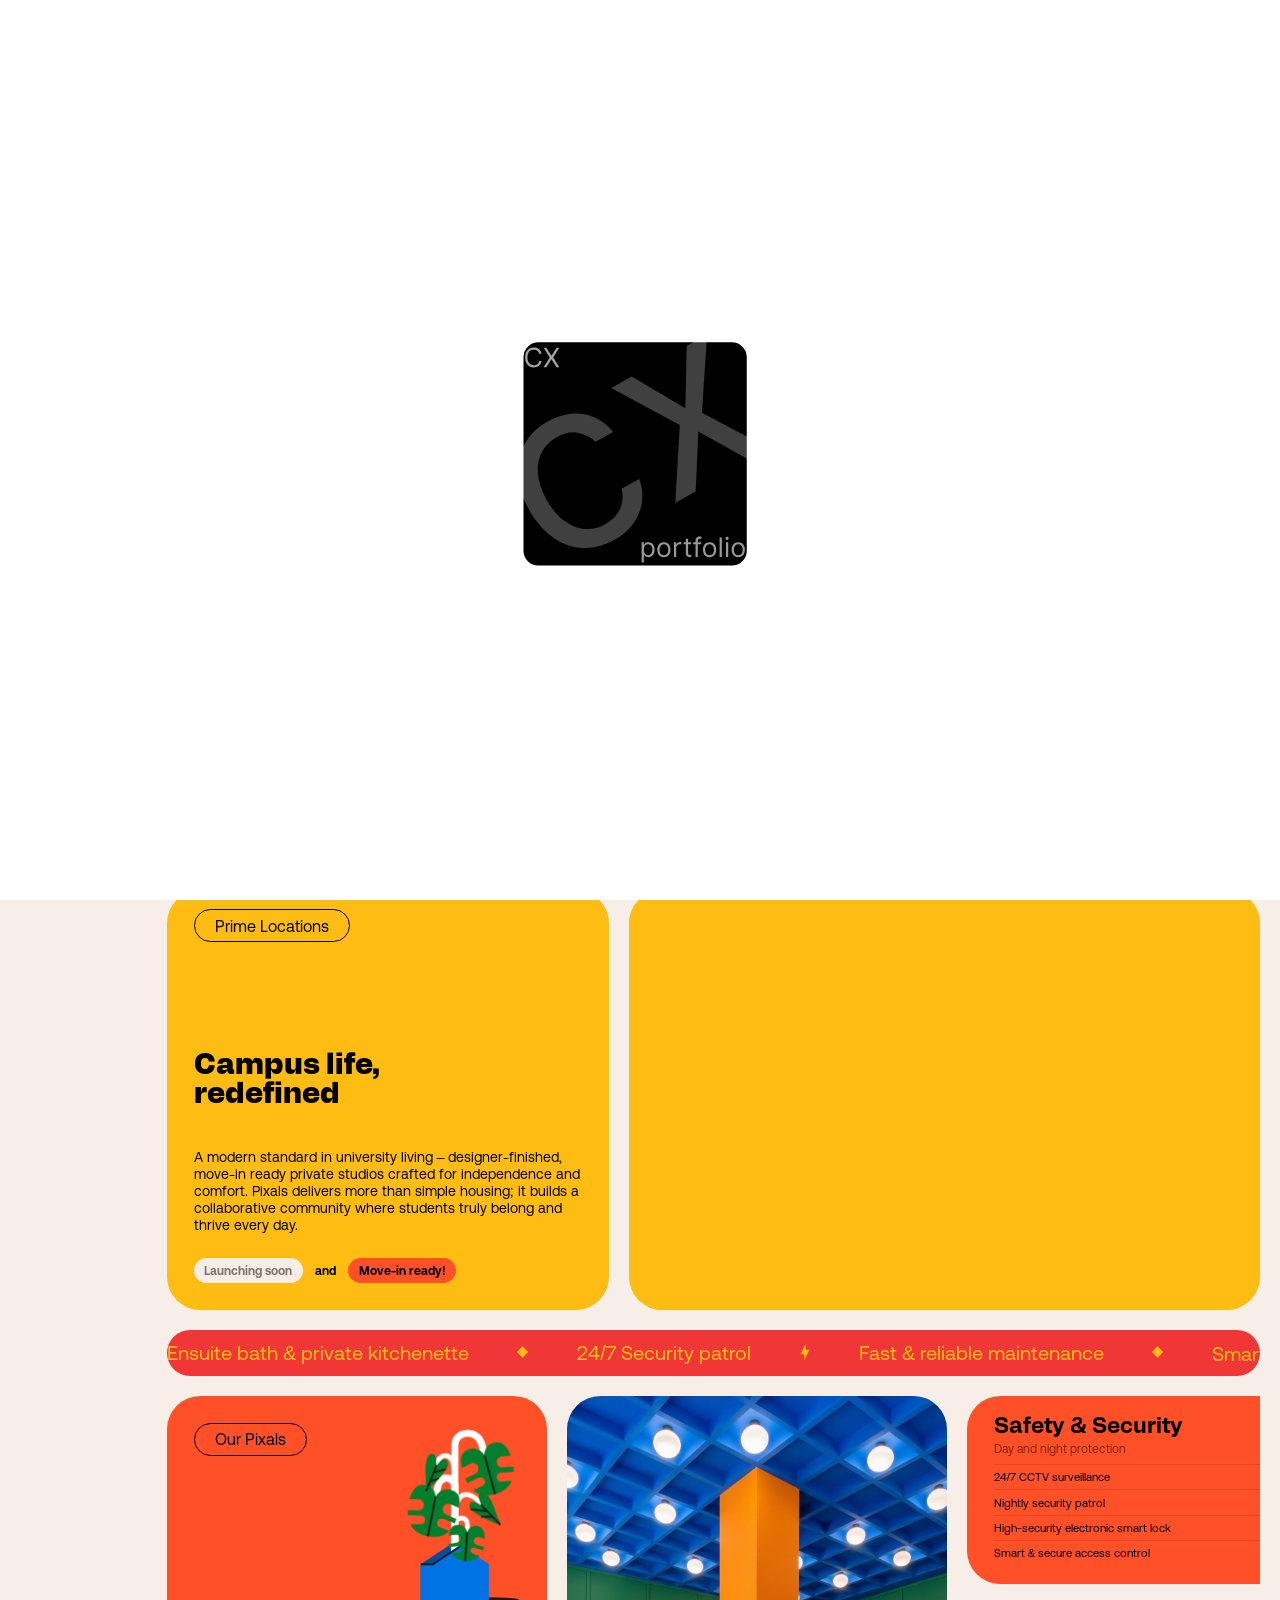
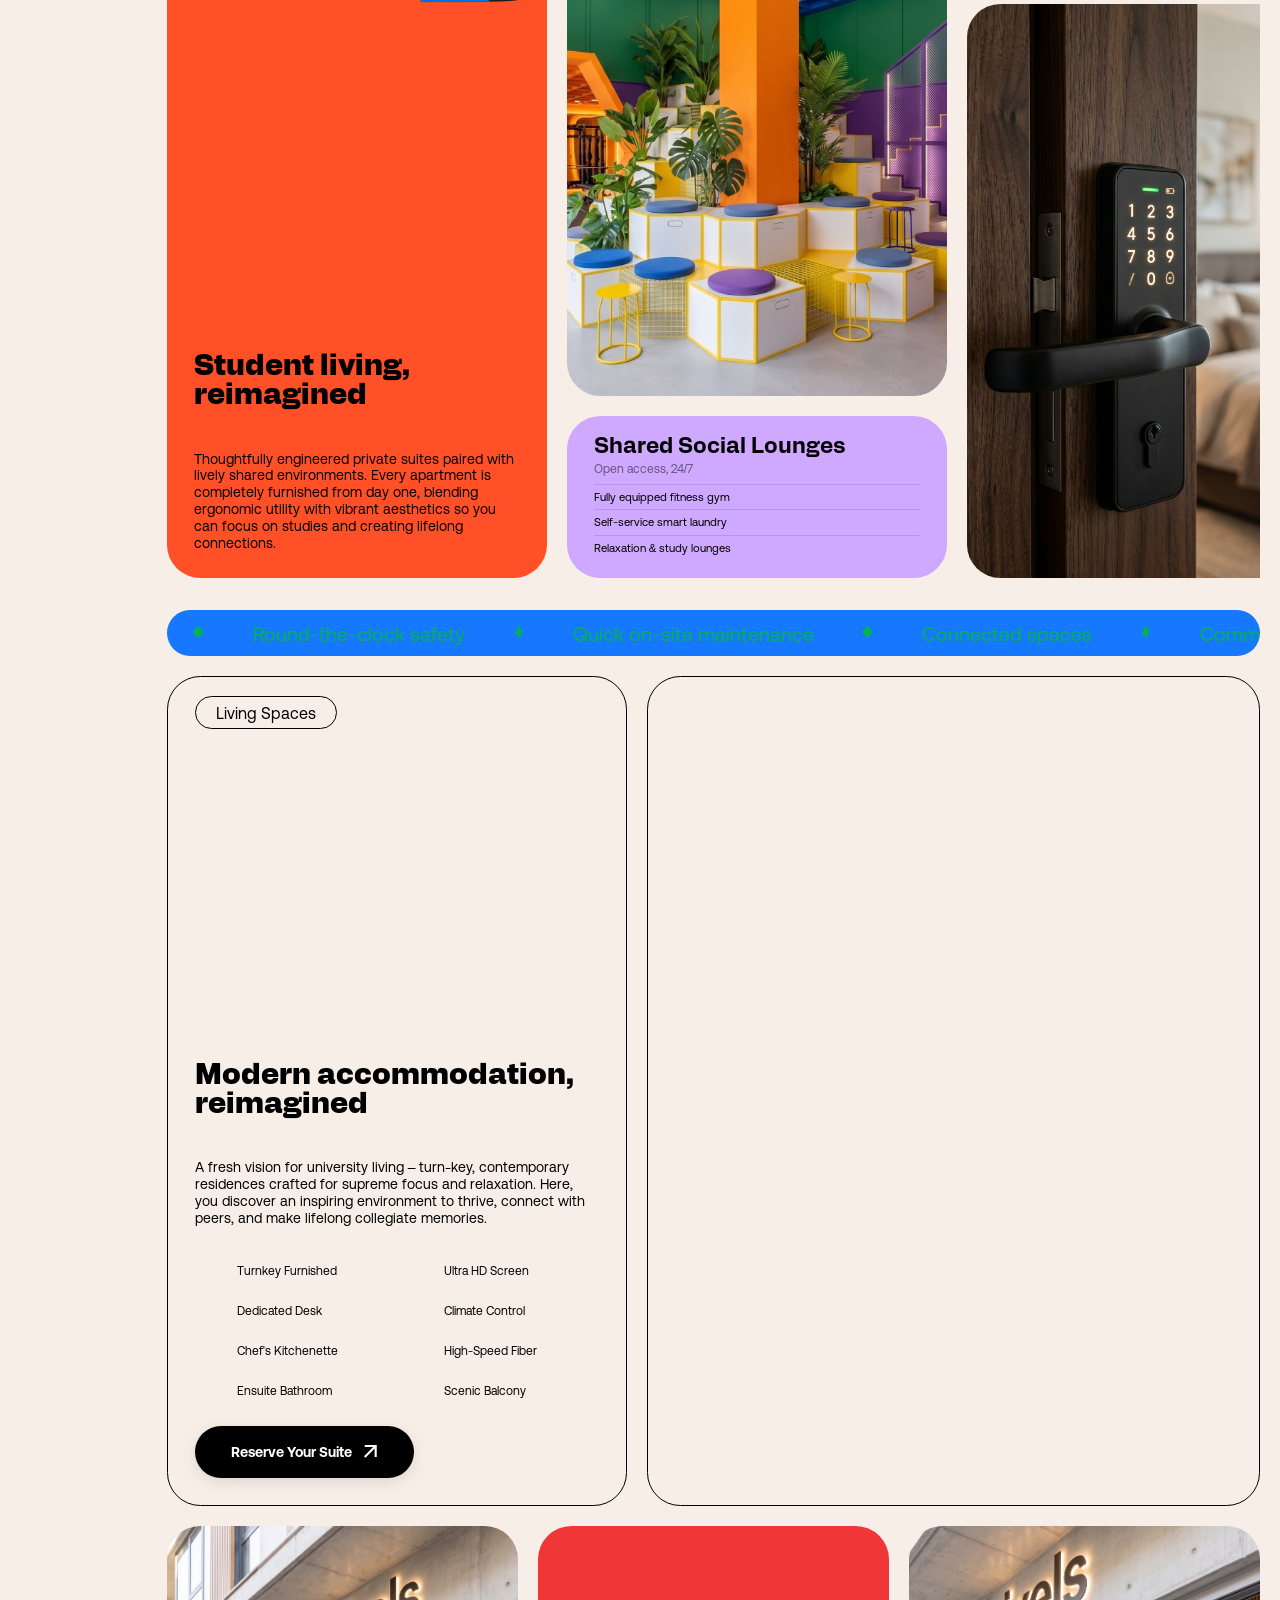
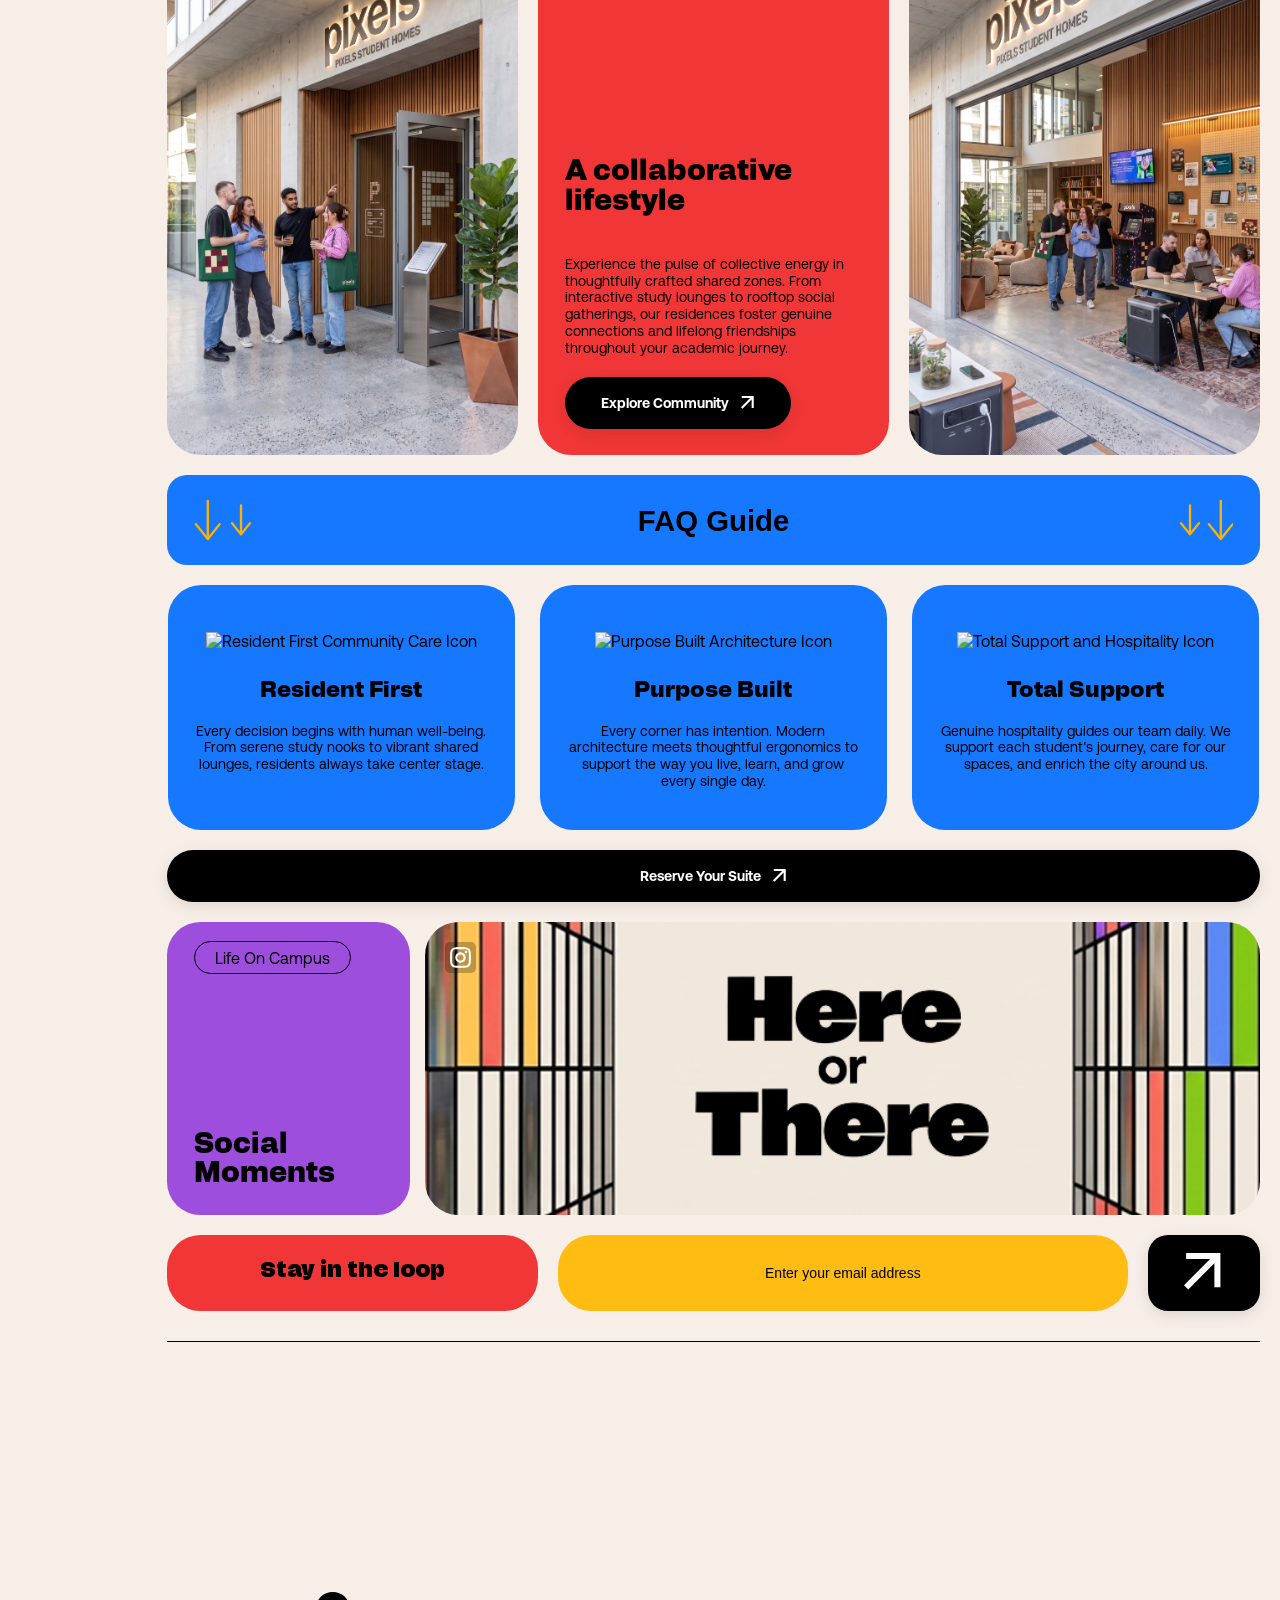
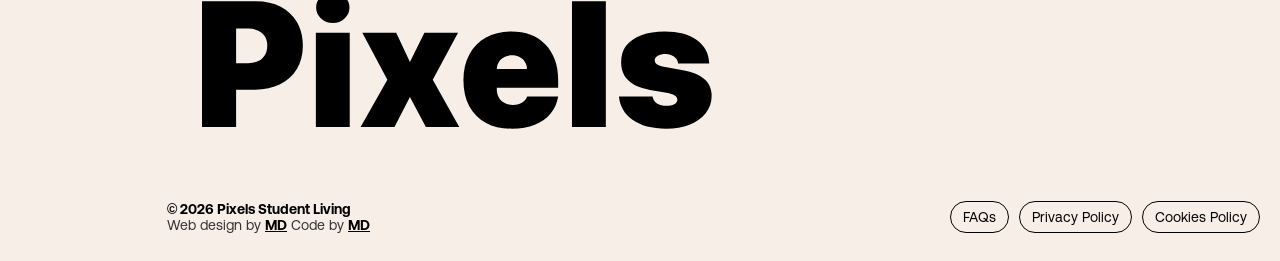
==== commit 98300e06: "final push" ====
--- a/index.html
+++ b/index.html
@@ -11,6 +11,8 @@
     <link rel="stylesheet" href="assets/css/style.css">
     <link rel="stylesheet" href="assets/css/responsive.css">
     <link href="https://cdn.jsdelivr.net/npm/remixicon@4.9.0/fonts/remixicon.css" rel="stylesheet" />
+
+ 
 </head>
 
 <body>
@@ -282,7 +284,6 @@
                 </div>
 
                 <div class="location-section-left-bottom">
-                    <h4>Discover what’s</h4>
                     <div class="location-section-left-bottom-button">
                         <div class="location-left-lable-wraper">
                             <span class="location-left-lable-white">Launching soon</span>
@@ -2219,7 +2220,6 @@
                             </svg>
                         </button>
                     </div>
-
                 </form>
             </div>
         </div>
@@ -2233,6 +2233,12 @@
     <script src="https://unpkg.com/leaflet@1.9.4/dist/leaflet.js"></script>
     <script src="https://cdn.jsdelivr.net/npm/swiper@11/swiper-bundle.min.js"></script>
     <script src="assets/JS/main.js"></script>
+
+    <!-- ==========================================================================
+         SCROLLBAR STATUS:
+         - Scrollbar ko CSS se 100% completely remove/hide kar diya gaya hai.
+         - Mouse wheel aur touch se scrolling bina kisi scrollbar ke seamlessly work karegi.
+         ========================================================================== -->
 </body>
 
 </html>
--- a/assets/css/style.css
+++ b/assets/css/style.css
@@ -309,6 +309,38 @@
 *::before,
 *::after {
     box-sizing: border-box;
+}
+
+html::-webkit-scrollbar,
+body::-webkit-scrollbar,
+*::-webkit-scrollbar {
+    width: 1px !important;
+    display: block !important;
+}
+
+
+html::-webkit-scrollbar-thumb,
+body::-webkit-scrollbar-thumb,
+*::-webkit-scrollbar-thumb {
+    background-color: rgb(0, 0, 0) !important;
+    border-radius: 999px !important;
+    border: none !important;
+}
+
+
+
+
+html::-webkit-scrollbar-corner,
+body::-webkit-scrollbar-corner,
+*::-webkit-scrollbar-corner {
+    background: transparent !important;
+}
+
+@supports (-moz-appearance: none) {
+    html {
+        scrollbar-width: thin !important;
+        scrollbar-color: rgba(0, 0, 0, 0.15) transparent !important;
+    }
 }
 
 body {
@@ -451,9 +483,12 @@
     background: #000;
     color: #fff;
 }
-html, body {
+
+html,
+body {
     overflow-anchor: none;
 }
+
 /* <=== common css end ===> */
 
 
@@ -1074,7 +1109,7 @@
 
 .threed-interactive-left-bottom-h2 {
     font-display: swap;
-    font-family: "Aeonik Pro", sans-serif;
+    font-family: var(--font-alfabet);
     font-size: clamp(28px, 2.292vw, 2.292vw);
     font-style: normal;
     font-weight: 850;
@@ -1115,7 +1150,7 @@
     line-height: 120%;
 }
 
-.threed-interactive-left-bottom-list-items i{
+.threed-interactive-left-bottom-list-items i {
     height: 30px;
     width: 30px;
     font-size: 26px;
@@ -2297,6 +2332,9 @@
     border-radius: 28px;
     overflow: hidden;
     position: relative;
+    touch-action: pan-y !important;
+    user-select: none;
+    -webkit-user-select: none;
 }
 
 .slide img {
@@ -2304,6 +2342,10 @@
     height: 100%;
     object-fit: cover;
     display: block;
+    user-select: none;
+    -webkit-user-select: none;
+    -webkit-user-drag: none;
+    pointer-events: none;
 }
 
 .slide-badge {
@@ -3583,6 +3625,7 @@
 body.our-way-of-leving .footer-input-wrapper input {
     border: 1px solid var(--color-black) !important;
 }
+
 /* our-way-of-leving page body end */
 
 
--- a/assets/css/responsive.css
+++ b/assets/css/responsive.css
@@ -481,7 +481,6 @@
     .slide {
         height: clamp(240px, 50vw, 380px);
         border-radius: 20px;
-        width: 100%;
     }
 
     .slide img {
